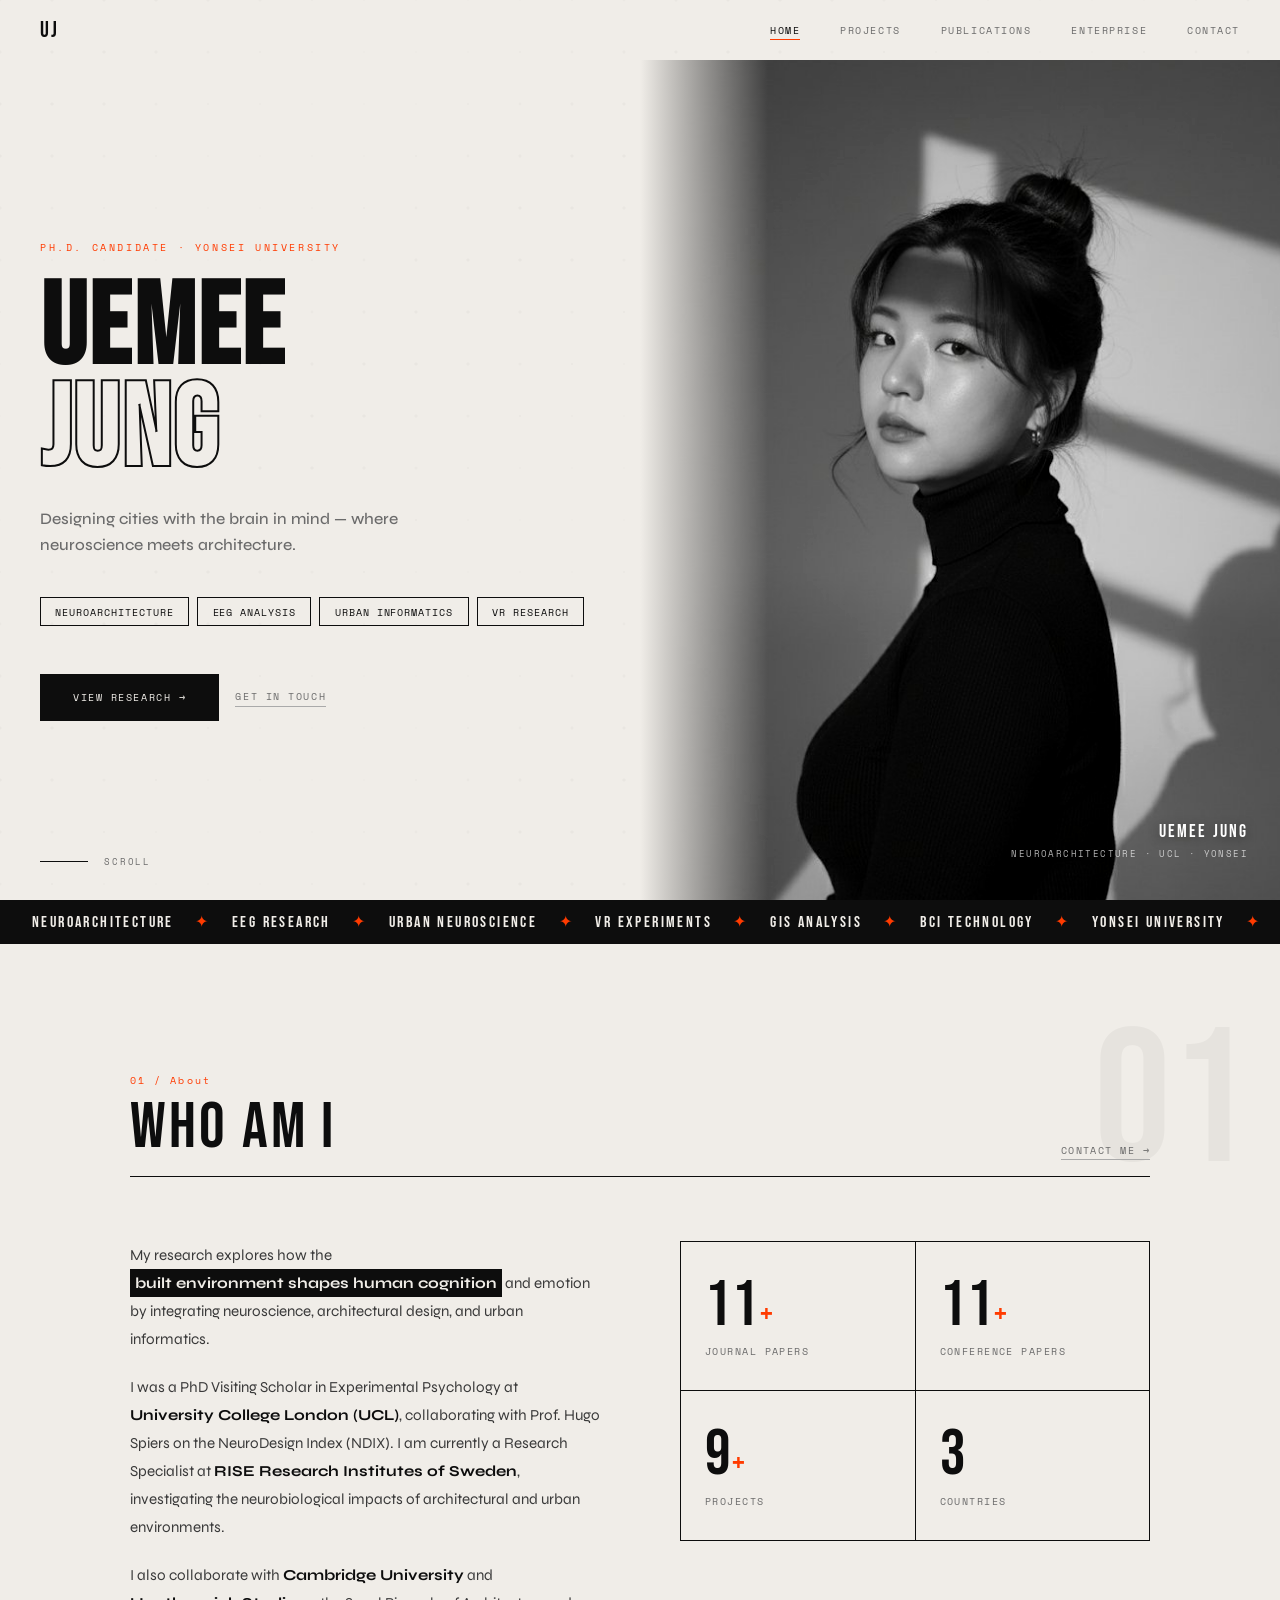
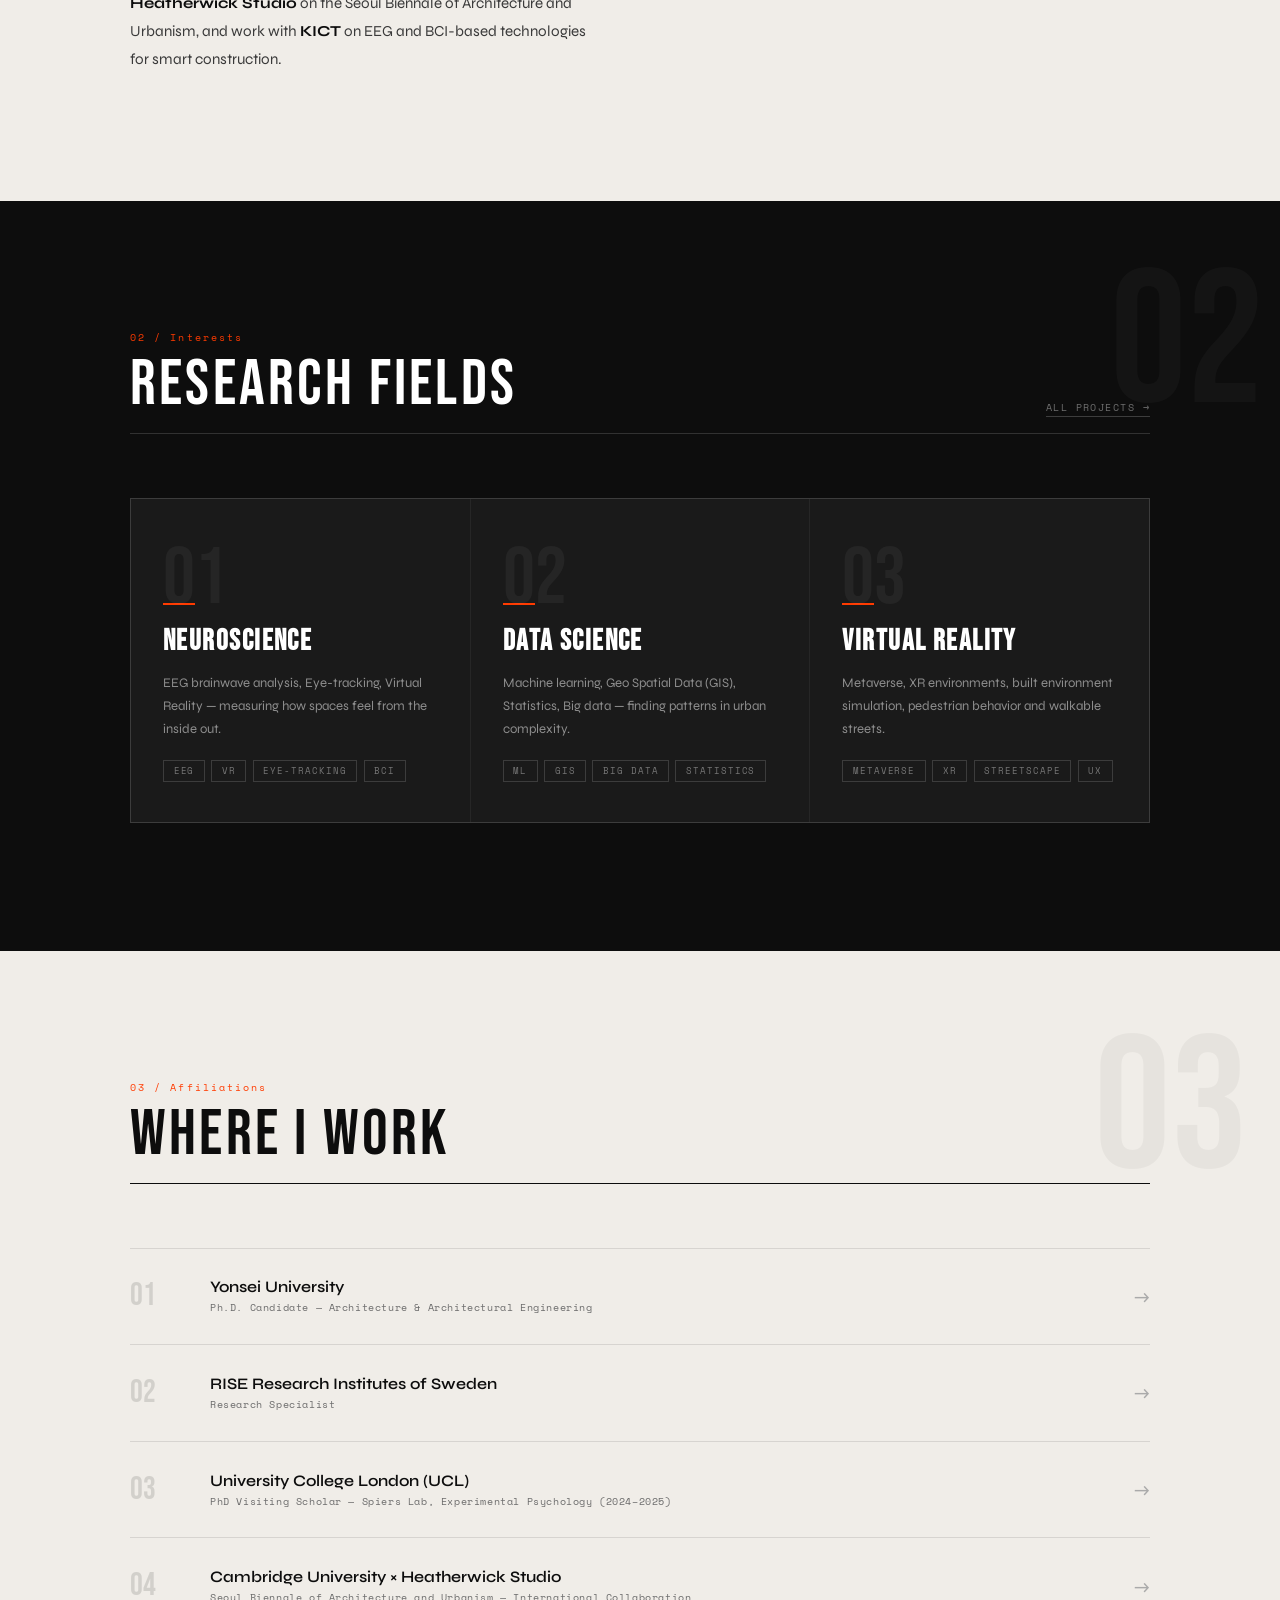
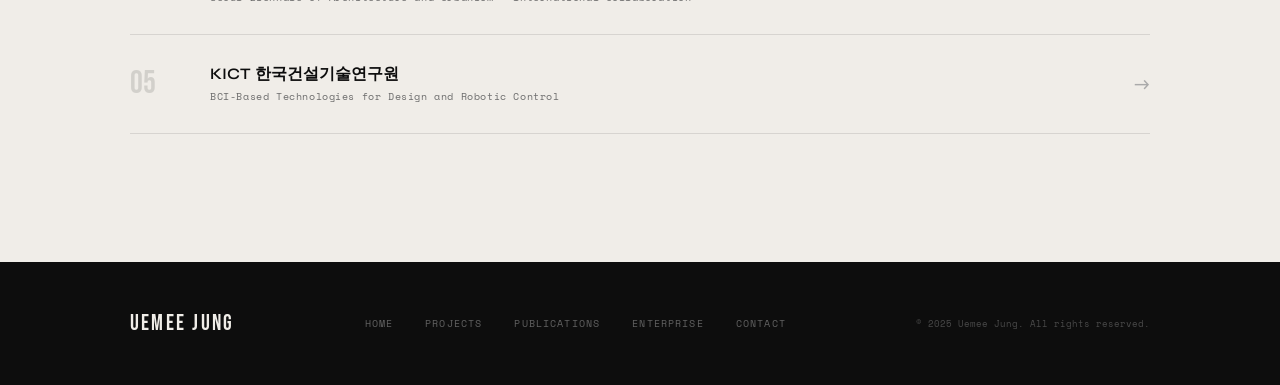
==== index.html @ 06e7eb67 "Remove custom cursor, restore default OS cursor Drop the custom dot/ring cursor (CSS, DOM nodes, and" ====
<!DOCTYPE html>
<html lang="en">
<head>
  <meta charset="UTF-8" />
  <meta name="viewport" content="width=device-width, initial-scale=1.0" />
  <title>Uemee Jung — Neuroarchitecture & Urban Research</title>
  <link rel="preconnect" href="https://fonts.googleapis.com" />
  <link href="https://fonts.googleapis.com/css2?family=Bebas+Neue&family=Syne:wght@400;500;600;700;800&family=Space+Mono:ital,wght@0,400;0,700;1,400&display=swap" rel="stylesheet" />
  <style>
    /* ==============================
       RESET & BASE
    ============================== */
    *, *::before, *::after { box-sizing: border-box; margin: 0; padding: 0; }
    html { scroll-behavior: smooth; }
    :root {
      --bg: #f0ede8;
      --bg2: #e8e4dd;
      --ink: #0d0d0d;
      --ink2: #1a1a1a;
      --muted: #6b6b6b;
      --dim: #aaaaaa;
      --accent: #ff3b00;
      --accent2: #0057ff;
      --accent3: #00c896;
      --white: #ffffff;
      --font-display: 'Bebas Neue', sans-serif;
      --font-body: 'Syne', sans-serif;
      --font-mono: 'Space Mono', monospace;
      --nav-h: 60px;
      --ease: cubic-bezier(0.16, 1, 0.3, 1);
    }
    body {
      background: var(--bg);
      color: var(--ink);
      font-family: var(--font-body);
      font-weight: 400;
      overflow-x: hidden;
    }
    a { color: inherit; text-decoration: none; }
    p { line-height: 1.75; }

    /* ==============================
       SCROLLBAR
    ============================== */
    ::-webkit-scrollbar { width: 3px; }
    ::-webkit-scrollbar-track { background: var(--bg); }
    ::-webkit-scrollbar-thumb { background: var(--ink); }

    /* ==============================
       NAV
    ============================== */
    #nav {
      position: fixed; top: 0; left: 0; right: 0;
      height: var(--nav-h);
      display: flex; align-items: center; justify-content: space-between;
      padding: 0 2.5rem;
      z-index: 100;
      mix-blend-mode: normal;
      transition: background 0.4s, border-color 0.4s;
    }
    #nav.scrolled {
      background: rgba(240,237,232,0.9);
      backdrop-filter: blur(12px);
      border-bottom: 1px solid rgba(0,0,0,0.08);
    }
    .nav-logo {
      font-family: var(--font-display);
      font-size: 1.4rem;
      letter-spacing: 0.08em;
      color: var(--ink);
    }
    .nav-links { display: flex; gap: 2.5rem; }
    .nav-links a {
      font-family: var(--font-mono);
      font-size: 0.65rem;
      letter-spacing: 0.15em;
      text-transform: uppercase;
      color: var(--muted);
      position: relative;
      transition: color 0.3s;
    }
    .nav-links a::after {
      content: '';
      position: absolute;
      bottom: -2px; left: 0;
      width: 0; height: 1.5px;
      background: var(--accent);
      transition: width 0.3s var(--ease);
    }
    .nav-links a:hover { color: var(--ink); }
    .nav-links a:hover::after, .nav-links a.active::after { width: 100%; }
    .nav-links a.active { color: var(--ink); }
    .hamburger {
      display: none; flex-direction: column; gap: 5px;
      background: none; border: none; cursor: pointer; padding: 4px;
    }
    .hamburger span { display: block; width: 22px; height: 1.5px; background: var(--ink); }
    .mobile-menu {
      display: none; position: fixed;
      top: var(--nav-h); left: 0; right: 0;
      background: var(--bg);
      padding: 2rem; flex-direction: column; gap: 1.5rem;
      z-index: 99; border-bottom: 1px solid rgba(0,0,0,0.1);
    }
    .mobile-menu.open { display: flex; }
    .mobile-menu a {
      font-family: var(--font-mono); font-size: 0.85rem;
      letter-spacing: 0.15em; color: var(--muted); text-transform: uppercase;
    }

    /* ==============================
       HERO
    ============================== */
    .hero {
      min-height: 100vh;
      display: grid;
      grid-template-columns: 1fr 1fr;
      position: relative;
      overflow: hidden;
      padding-top: var(--nav-h);
    }
    .hero-right { order: 2; }
    .hero-left { order: 1; }
    /* LEFT: Text */
    .hero-left {
      display: flex;
      flex-direction: column;
      justify-content: center;
      padding: 5rem 3rem 5rem 2.5rem;
      position: relative;
      z-index: 2;
    }
    .hero-eyebrow {
      font-family: var(--font-mono);
      font-size: 0.65rem;
      letter-spacing: 0.25em;
      text-transform: uppercase;
      color: var(--accent);
      margin-bottom: 1.5rem;
      opacity: 0;
      transform: translateY(20px);
      animation: fadeUp 0.8s var(--ease) 0.2s forwards;
    }
    .hero-name {
      font-family: var(--font-display);
      font-size: clamp(5rem, 9vw, 9rem);
      line-height: 0.88;
      letter-spacing: 0.02em;
      color: var(--ink);
      margin-bottom: 1.5rem;
      opacity: 0;
      transform: translateY(30px);
      animation: fadeUp 1s var(--ease) 0.35s forwards;
    }
    .hero-name .line2 {
      display: block;
      color: transparent;
      -webkit-text-stroke: 2px var(--ink);
    }
    .hero-tagline {
      font-size: 1rem;
      font-weight: 500;
      color: var(--muted);
      max-width: 360px;
      line-height: 1.6;
      margin-bottom: 2.5rem;
      opacity: 0;
      transform: translateY(20px);
      animation: fadeUp 0.8s var(--ease) 0.5s forwards;
    }
    .hero-chips {
      display: flex; flex-wrap: wrap; gap: 0.5rem;
      margin-bottom: 3rem;
      opacity: 0;
      animation: fadeUp 0.8s var(--ease) 0.65s forwards;
    }
    .hero-chips span {
      font-family: var(--font-mono);
      font-size: 0.6rem;
      letter-spacing: 0.1em;
      text-transform: uppercase;
      padding: 0.4rem 0.9rem;
      border: 1.5px solid var(--ink);
      color: var(--ink);
      background: transparent;
      transition: background 0.3s, color 0.3s;
    }
    .hero-chips span:hover { background: var(--ink); color: var(--bg); }
    .hero-cta {
      display: flex; gap: 1rem; align-items: center;
      opacity: 0;
      animation: fadeUp 0.8s var(--ease) 0.8s forwards;
    }
    .btn-primary {
      font-family: var(--font-mono);
      font-size: 0.65rem;
      letter-spacing: 0.15em;
      text-transform: uppercase;
      padding: 0.9rem 2rem;
      background: var(--ink);
      color: var(--bg);
      border: 1.5px solid var(--ink);
      position: relative;
      overflow: hidden;
      transition: color 0.4s;
    }
    .btn-primary::before {
      content: '';
      position: absolute; inset: 0;
      background: var(--accent);
      transform: translateX(-101%);
      transition: transform 0.4s var(--ease);
    }
    .btn-primary:hover { color: var(--white); border-color: var(--accent); }
    .btn-primary:hover::before { transform: translateX(0); }
    .btn-primary span { position: relative; z-index: 1; }
    .btn-secondary {
      font-family: var(--font-mono);
      font-size: 0.65rem;
      letter-spacing: 0.15em;
      text-transform: uppercase;
      color: var(--muted);
      border-bottom: 1px solid var(--dim);
      padding-bottom: 2px;
      transition: color 0.3s, border-color 0.3s;
    }
    .btn-secondary:hover { color: var(--ink); border-color: var(--ink); }

    /* RIGHT: Photo */
    .hero-right {
      position: relative;
      overflow: hidden;
    }
    .hero-photo-wrap {
      position: absolute;
      top: 0; left: 0;
      width: 100%;
      height: 100%;
      overflow: hidden;
    }
    .hero-photo-wrap img {
      width: 100%;
      height: 100%;
      min-height: 100%;
      object-fit: cover;
      object-position: center 10%;
      filter: contrast(1.05);
      transform: scale(1.05);
      transition: transform 8s ease;
    }
    .hero-photo-wrap:hover img { transform: scale(1.0); }
    /* Overlay texture */
    .hero-photo-wrap::after {
      content: '';
      position: absolute; inset: 0;
      background: linear-gradient(to right, var(--bg) 0%, transparent 20%);
      pointer-events: none;
    }
    /* Floating label on photo */
    .photo-label {
      position: absolute;
      bottom: 2.5rem; right: 2rem;
      z-index: 3;
      text-align: right;
      opacity: 0;
      animation: fadeUp 0.8s var(--ease) 1s forwards;
    }
    .photo-label-name {
      font-family: var(--font-display);
      font-size: 1.1rem;
      letter-spacing: 0.12em;
      color: var(--white);
      text-shadow: 0 2px 12px rgba(0,0,0,0.4);
    }
    .photo-label-role {
      font-family: var(--font-mono);
      font-size: 0.58rem;
      letter-spacing: 0.15em;
      text-transform: uppercase;
      color: rgba(255,255,255,0.7);
      margin-top: 0.3rem;
    }

    /* Scroll indicator */
    .scroll-indicator {
      position: absolute;
      bottom: 2rem; left: 2.5rem;
      z-index: 3;
      display: flex; align-items: center; gap: 1rem;
      opacity: 0;
      animation: fadeUp 0.8s var(--ease) 1.2s forwards;
    }
    .scroll-line {
      width: 48px; height: 1px;
      background: var(--ink);
      position: relative;
      overflow: hidden;
    }
    .scroll-line::after {
      content: '';
      position: absolute;
      inset: 0;
      background: var(--accent);
      transform: translateX(-100%);
      animation: scanLine 2s ease-in-out infinite;
    }
    @keyframes scanLine {
      0% { transform: translateX(-100%); }
      100% { transform: translateX(100%); }
    }
    .scroll-text {
      font-family: var(--font-mono);
      font-size: 0.58rem;
      letter-spacing: 0.2em;
      text-transform: uppercase;
      color: var(--muted);
    }

    /* ==============================
       TICKER BAND
    ============================== */
    .ticker-band {
      background: var(--ink);
      padding: 0.75rem 0;
      overflow: hidden;
      position: relative;
    }
    .ticker-inner {
      display: flex;
      gap: 0;
      white-space: nowrap;
      animation: ticker 25s linear infinite;
    }
    .ticker-item {
      font-family: var(--font-display);
      font-size: 1rem;
      letter-spacing: 0.15em;
      color: var(--bg);
      padding: 0 2rem;
      flex-shrink: 0;
    }
    .ticker-item span {
      color: var(--accent);
      margin: 0 1rem;
    }
    @keyframes ticker {
      0% { transform: translateX(0); }
      100% { transform: translateX(-50%); }
    }

    /* ==============================
       ABOUT SECTION
    ============================== */
    .about-section {
      padding: 8rem 0;
      position: relative;
    }
    .about-section::before {
      content: '01';
      position: absolute;
      top: 4rem; right: 2rem;
      font-family: var(--font-display);
      font-size: 12rem;
      color: rgba(0,0,0,0.04);
      line-height: 1;
      pointer-events: none;
      user-select: none;
    }
    .container { max-width: 1100px; margin: 0 auto; padding: 0 2.5rem; }
    .section-header {
      display: flex;
      align-items: flex-end;
      justify-content: space-between;
      margin-bottom: 4rem;
      border-bottom: 1.5px solid var(--ink);
      padding-bottom: 1rem;
    }
    .section-num {
      font-family: var(--font-mono);
      font-size: 0.65rem;
      letter-spacing: 0.2em;
      color: var(--accent);
      margin-bottom: 0.5rem;
    }
    .section-title {
      font-family: var(--font-display);
      font-size: clamp(2.5rem, 5vw, 4rem);
      letter-spacing: 0.05em;
      color: var(--ink);
      line-height: 1;
    }
    .section-more {
      font-family: var(--font-mono);
      font-size: 0.6rem;
      letter-spacing: 0.15em;
      text-transform: uppercase;
      color: var(--muted);
      border-bottom: 1px solid var(--dim);
      padding-bottom: 2px;
      transition: color 0.3s, border-color 0.3s;
      white-space: nowrap;
    }
    .section-more:hover { color: var(--ink); border-color: var(--ink); }

    .about-grid {
      display: grid;
      grid-template-columns: 1fr 1fr;
      gap: 5rem;
      align-items: start;
    }
    .about-text p {
      font-size: 0.95rem;
      color: #3a3a3a;
      line-height: 1.85;
      margin-bottom: 1.2rem;
    }
    .about-text p:last-child { margin-bottom: 0; }
    .about-text strong { color: var(--ink); font-weight: 700; }
    .about-text .highlight {
      display: inline-block;
      background: var(--ink);
      color: var(--bg);
      padding: 0 0.3rem;
      font-weight: 700;
    }

    .stats-grid {
      display: grid;
      grid-template-columns: 1fr 1fr;
      gap: 1px;
      background: var(--ink);
      border: 1.5px solid var(--ink);
    }
    .stat-card {
      background: var(--bg);
      padding: 2rem 1.5rem;
      position: relative;
      overflow: hidden;
      transition: background 0.3s;
    }
    .stat-card::before {
      content: '';
      position: absolute;
      bottom: 0; left: 0; right: 0;
      height: 0;
      background: var(--accent);
      transition: height 0.4s var(--ease);
    }
    .stat-card:hover { background: var(--bg2); }
    .stat-card:hover::before { height: 3px; }
    .stat-number {
      font-family: var(--font-display);
      font-size: 4rem;
      line-height: 1;
      color: var(--ink);
      letter-spacing: 0.02em;
      position: relative;
    }
    .stat-suffix {
      font-size: 2rem;
      color: var(--accent);
    }
    .stat-label {
      font-family: var(--font-mono);
      font-size: 0.6rem;
      letter-spacing: 0.15em;
      text-transform: uppercase;
      color: var(--muted);
      margin-top: 0.4rem;
      position: relative;
    }

    /* ==============================
       INTERESTS
    ============================== */
    .interests-section {
      padding: 8rem 0;
      background: var(--ink);
      position: relative;
      overflow: hidden;
    }
    .interests-section::before {
      content: '02';
      position: absolute;
      top: 3rem; right: 1rem;
      font-family: var(--font-display);
      font-size: 12rem;
      color: rgba(255,255,255,0.03);
      line-height: 1;
      pointer-events: none;
    }
    .interests-section .section-header { border-color: rgba(255,255,255,0.15); }
    .interests-section .section-title { color: var(--white); }
    .interests-section .section-num { color: var(--accent); }
    .interests-section .section-more { color: rgba(255,255,255,0.4); border-color: rgba(255,255,255,0.2); }
    .interests-section .section-more:hover { color: var(--white); border-color: var(--white); }

    .interest-cards {
      display: grid;
      grid-template-columns: repeat(3, 1fr);
      gap: 1px;
      background: rgba(255,255,255,0.1);
      border: 1px solid rgba(255,255,255,0.1);
    }
    .interest-card {
      background: var(--ink2);
      padding: 2.5rem 2rem;
      position: relative;
      overflow: hidden;
      transition: background 0.3s;
      group: true;
    }
    .interest-card:hover { background: #111; }
    .interest-card-num {
      font-family: var(--font-display);
      font-size: 5rem;
      color: rgba(255,255,255,0.05);
      line-height: 1;
      margin-bottom: -1rem;
      transition: color 0.3s;
    }
    .interest-card:hover .interest-card-num { color: rgba(255,59,0,0.12); }
    .interest-icon-line {
      width: 32px; height: 2px;
      background: var(--accent);
      margin-bottom: 1.2rem;
      transition: width 0.4s var(--ease);
    }
    .interest-card:hover .interest-icon-line { width: 64px; }
    .interest-card h3 {
      font-family: var(--font-display);
      font-size: 1.8rem;
      letter-spacing: 0.05em;
      color: var(--white);
      margin-bottom: 0.8rem;
    }
    .interest-card p {
      font-size: 0.82rem;
      color: rgba(255,255,255,0.5);
      line-height: 1.75;
      margin-bottom: 1.2rem;
    }
    .card-tags { display: flex; flex-wrap: wrap; gap: 0.4rem; }
    .card-tags span {
      font-family: var(--font-mono);
      font-size: 0.58rem;
      letter-spacing: 0.1em;
      text-transform: uppercase;
      padding: 0.2rem 0.6rem;
      border: 1px solid rgba(255,255,255,0.15);
      color: rgba(255,255,255,0.4);
      transition: border-color 0.3s, color 0.3s;
    }
    .interest-card:hover .card-tags span {
      border-color: rgba(255,59,0,0.4);
      color: rgba(255,59,0,0.8);
    }

    /* ==============================
       AFFILIATIONS
    ============================== */
    .affiliations-section {
      padding: 8rem 0;
      position: relative;
    }
    .affiliations-section::before {
      content: '03';
      position: absolute;
      top: 4rem; right: 2rem;
      font-family: var(--font-display);
      font-size: 12rem;
      color: rgba(0,0,0,0.04);
      line-height: 1;
      pointer-events: none;
    }
    .affil-list { display: flex; flex-direction: column; }
    .affil-item {
      display: grid;
      grid-template-columns: 48px 1fr auto;
      align-items: center;
      gap: 2rem;
      padding: 1.8rem 0;
      border-bottom: 1px solid rgba(0,0,0,0.1);
      transition: padding-left 0.4s var(--ease);
      position: relative;
    }
    .affil-item:first-child { border-top: 1px solid rgba(0,0,0,0.1); }
    .affil-item:hover { padding-left: 1rem; }
    .affil-item:hover .affil-idx { color: var(--accent); }
    .affil-idx {
      font-family: var(--font-display);
      font-size: 2rem;
      color: rgba(0,0,0,0.12);
      transition: color 0.3s;
      line-height: 1;
    }
    .affil-name {
      font-family: var(--font-body);
      font-size: 1rem;
      font-weight: 600;
      color: var(--ink);
      margin-bottom: 0.25rem;
    }
    .affil-role {
      font-family: var(--font-mono);
      font-size: 0.62rem;
      letter-spacing: 0.06em;
      color: var(--muted);
    }
    .affil-arrow {
      font-size: 1.2rem;
      color: var(--dim);
      transition: transform 0.3s var(--ease), color 0.3s;
    }
    .affil-item:hover .affil-arrow { transform: translateX(6px); color: var(--accent); }

    /* ==============================
       CANVAS BG (subtle)
    ============================== */
    #bgCanvas {
      position: fixed;
      inset: 0;
      pointer-events: none;
      z-index: 0;
      opacity: 0.35;
    }

    /* ==============================
       FOOTER
    ============================== */
    footer {
      background: var(--ink);
      padding: 3rem 0;
    }
    .footer-inner {
      display: flex;
      align-items: center;
      justify-content: space-between;
      flex-wrap: wrap;
      gap: 1.5rem;
    }
    .footer-logo {
      font-family: var(--font-display);
      font-size: 1.4rem;
      letter-spacing: 0.1em;
      color: var(--bg);
    }
    .footer-links { display: flex; gap: 2rem; }
    .footer-links a {
      font-family: var(--font-mono);
      font-size: 0.6rem;
      letter-spacing: 0.12em;
      text-transform: uppercase;
      color: rgba(255,255,255,0.35);
      transition: color 0.3s;
    }
    .footer-links a:hover { color: var(--white); }
    .footer-copy {
      font-family: var(--font-mono);
      font-size: 0.58rem;
      color: rgba(255,255,255,0.25);
    }

    /* ==============================
       REVEAL ANIMATIONS
    ============================== */
    .reveal {
      opacity: 0;
      transform: translateY(40px);
      transition: opacity 0.9s var(--ease), transform 0.9s var(--ease);
    }
    .reveal.visible { opacity: 1; transform: translateY(0); }
    .reveal-left {
      opacity: 0;
      transform: translateX(-40px);
      transition: opacity 0.9s var(--ease), transform 0.9s var(--ease);
    }
    .reveal-left.visible { opacity: 1; transform: translateX(0); }
    .d1 { transition-delay: 0.1s; }
    .d2 { transition-delay: 0.2s; }
    .d3 { transition-delay: 0.3s; }
    .d4 { transition-delay: 0.4s; }
    .d5 { transition-delay: 0.5s; }

    @keyframes fadeUp {
      to { opacity: 1; transform: translateY(0); }
    }

    /* ==============================
       RESPONSIVE
    ============================== */
        @media (max-width: 860px) {
      /* Hero: 사진 위, 텍스트 아래 세로 배치 */
      .hero {
        display: flex;
        flex-direction: column;
        min-height: unset;
        padding-top: 0;
      }
      .hero-right {
        display: block;
        order: 1;
        width: 100%;
        height: 100vw;
        position: relative;
        overflow: hidden;
        flex-shrink: 0;
        margin-top: var(--nav-h);
      }
      .hero-photo-wrap {
        position: absolute;
        top: 0; left: 0;
        width: 100%;
        height: 100%;
        overflow: hidden;
      }
      .hero-photo-wrap img {
        width: 100%;
        height: 100%;
        object-fit: cover;
        object-position: center 15%;
        transform: none !important;
        filter: contrast(1.05);
      }
      .hero-photo-wrap::after {
        background: linear-gradient(to bottom, transparent 70%, var(--bg) 100%);
      }
      .hero-left {
        order: 2;
        padding: 2.5rem 1.5rem 3rem;
      }
      .scroll-indicator { display: none; }
      .photo-label { display: none; }
      .about-grid { grid-template-columns: 1fr; gap: 3rem; }
      .interest-cards { grid-template-columns: 1fr; }
      .affil-item { grid-template-columns: 36px 1fr; }
      .affil-arrow { display: none; }
      .nav-links { display: none; }
      .hamburger { display: flex; }
      .footer-inner { flex-direction: column; text-align: center; }
      .footer-links { flex-wrap: wrap; justify-content: center; }
    }

    /* ==============================
       ACCESSIBILITY
    ============================== */
    a:focus-visible, button:focus-visible {
      outline: 2px solid var(--accent2);
      outline-offset: 3px;
    }
    @media (prefers-reduced-motion: reduce) {
      *, *::before, *::after {
        animation-duration: 0.01ms !important;
        animation-iteration-count: 1 !important;
        transition-duration: 0.01ms !important;
        scroll-behavior: auto !important;
      }
      #bgCanvas { display: none; }
      .hero-photo-wrap img { transition: none; }
    }
  </style>
</head>
<body>

  <!-- BG CANVAS -->
  <canvas id="bgCanvas"></canvas>

  <!-- NAV -->
  <nav id="nav">
    <a href="index.html" class="nav-logo">UJ</a>
    <div class="nav-links">
      <a href="index.html" class="active">Home</a>
      <a href="projects.html">Projects</a>
      <a href="publications.html">Publications</a>
      <a href="enterprise.html">Enterprise</a>
      <a href="contact.html">Contact</a>
    </div>
    <button class="hamburger" id="hamburger"><span></span><span></span><span></span></button>
  </nav>
  <div class="mobile-menu" id="mobileMenu">
    <a href="index.html">Home</a>
    <a href="projects.html">Projects</a>
    <a href="publications.html">Publications</a>
    <a href="enterprise.html">Enterprise</a>
    <a href="contact.html">Contact</a>
  </div>

  <!-- HERO -->
  <section class="hero">
    <div class="hero-right">
      <div class="hero-photo-wrap">
        <img src="[data-uri]" alt="Uemee Jung" />
      </div>
      <div class="photo-label">
        <div class="photo-label-name">UEMEE JUNG</div>
        <div class="photo-label-role">Neuroarchitecture · UCL · Yonsei</div>
      </div>
    </div>
    <div class="hero-left">
      <div class="hero-eyebrow">Ph.D. Candidate · Yonsei University</div>
      <h1 class="hero-name">
        UEMEE<br/>
        <span class="line2">JUNG</span>
      </h1>
      <p class="hero-tagline">Designing cities with the brain in mind — where neuroscience meets architecture.</p>
      <div class="hero-chips">
        <span>Neuroarchitecture</span>
        <span>EEG Analysis</span>
        <span>Urban Informatics</span>
        <span>VR Research</span>
      </div>
      <div class="hero-cta">
        <a href="projects.html" class="btn-primary"><span>View Research →</span></a>
        <a href="contact.html" class="btn-secondary">Get in Touch</a>
      </div>
    </div>
    <div class="scroll-indicator">
      <div class="scroll-line"></div>
      <span class="scroll-text">Scroll</span>
    </div>
  </section>

  <!-- TICKER -->
  <div class="ticker-band" aria-hidden="true">
    <div class="ticker-inner">
      <div class="ticker-item">Neuroarchitecture <span>✦</span> EEG Research <span>✦</span> Urban Neuroscience <span>✦</span> VR Experiments <span>✦</span> GIS Analysis <span>✦</span> BCI Technology <span>✦</span> Yonsei University <span>✦</span> UCL London <span>✦</span> RISE Sweden <span>✦</span></div>
      <div class="ticker-item">Neuroarchitecture <span>✦</span> EEG Research <span>✦</span> Urban Neuroscience <span>✦</span> VR Experiments <span>✦</span> GIS Analysis <span>✦</span> BCI Technology <span>✦</span> Yonsei University <span>✦</span> UCL London <span>✦</span> RISE Sweden <span>✦</span></div>
    </div>
  </div>

  <!-- ABOUT -->
  <section class="about-section" style="position:relative; z-index:1;">
    <div class="container">
      <div class="section-header reveal">
        <div>
          <div class="section-num">01 / About</div>
          <div class="section-title">WHO AM I</div>
        </div>
        <a href="contact.html" class="section-more">Contact Me →</a>
      </div>
      <div class="about-grid">
        <div class="about-text reveal d1">
          <p>My research explores how the <span class="highlight">built environment shapes human cognition</span> and emotion by integrating neuroscience, architectural design, and urban informatics.</p>
          <p>I was a PhD Visiting Scholar in Experimental Psychology at <strong>University College London (UCL)</strong>, collaborating with Prof. Hugo Spiers on the NeuroDesign Index (NDIX). I am currently a Research Specialist at <strong>RISE Research Institutes of Sweden</strong>, investigating the neurobiological impacts of architectural and urban environments.</p>
          <p>I also collaborate with <strong>Cambridge University</strong> and <strong>Heatherwick Studio</strong> on the Seoul Biennale of Architecture and Urbanism, and work with <strong>KICT</strong> on EEG and BCI-based technologies for smart construction.</p>
        </div>
        <div class="stats-grid reveal d2">
          <div class="stat-card">
            <div class="stat-number"><span class="count-num" data-count="12">0</span><span class="stat-suffix">+</span></div>
            <div class="stat-label">Journal Papers</div>
          </div>
          <div class="stat-card">
            <div class="stat-number"><span class="count-num" data-count="12">0</span><span class="stat-suffix">+</span></div>
            <div class="stat-label">Conference Papers</div>
          </div>
          <div class="stat-card">
            <div class="stat-number"><span class="count-num" data-count="10">0</span><span class="stat-suffix">+</span></div>
            <div class="stat-label">Projects</div>
          </div>
          <div class="stat-card">
            <div class="stat-number"><span class="count-num" data-count="3">0</span><span class="stat-suffix"></span></div>
            <div class="stat-label">Countries</div>
          </div>
        </div>
      </div>
    </div>
  </section>

  <!-- INTERESTS -->
  <section class="interests-section" style="position:relative; z-index:1;">
    <div class="container">
      <div class="section-header reveal">
        <div>
          <div class="section-num">02 / Interests</div>
          <div class="section-title">RESEARCH FIELDS</div>
        </div>
        <a href="projects.html" class="section-more">All Projects →</a>
      </div>
      <div class="interest-cards">
        <div class="interest-card reveal d1">
          <div class="interest-card-num">01</div>
          <div class="interest-icon-line"></div>
          <h3>Neuroscience</h3>
          <p>EEG brainwave analysis, Eye-tracking, Virtual Reality — measuring how spaces feel from the inside out.</p>
          <div class="card-tags"><span>EEG</span><span>VR</span><span>Eye-tracking</span><span>BCI</span></div>
        </div>
        <div class="interest-card reveal d2">
          <div class="interest-card-num">02</div>
          <div class="interest-icon-line"></div>
          <h3>Data Science</h3>
          <p>Machine learning, Geo Spatial Data (GIS), Statistics, Big data — finding patterns in urban complexity.</p>
          <div class="card-tags"><span>ML</span><span>GIS</span><span>Big Data</span><span>Statistics</span></div>
        </div>
        <div class="interest-card reveal d3">
          <div class="interest-card-num">03</div>
          <div class="interest-icon-line"></div>
          <h3>Virtual Reality</h3>
          <p>Metaverse, XR environments, built environment simulation, pedestrian behavior and walkable streets.</p>
          <div class="card-tags"><span>Metaverse</span><span>XR</span><span>Streetscape</span><span>UX</span></div>
        </div>
      </div>
    </div>
  </section>

  <!-- AFFILIATIONS -->
  <section class="affiliations-section" style="position:relative; z-index:1;">
    <div class="container">
      <div class="section-header reveal">
        <div>
          <div class="section-num">03 / Affiliations</div>
          <div class="section-title">WHERE I WORK</div>
        </div>
      </div>
      <div class="affil-list">
        <div class="affil-item reveal d1">
          <div class="affil-idx">01</div>
          <div>
            <div class="affil-name">Yonsei University</div>
            <div class="affil-role">Ph.D. Candidate — Architecture & Architectural Engineering</div>
          </div>
          <div class="affil-arrow">→</div>
        </div>
        <div class="affil-item reveal d2">
          <div class="affil-idx">02</div>
          <div>
            <div class="affil-name">RISE Research Institutes of Sweden</div>
            <div class="affil-role">Research Specialist</div>
          </div>
          <div class="affil-arrow">→</div>
        </div>
        <div class="affil-item reveal d3">
          <div class="affil-idx">03</div>
          <div>
            <div class="affil-name">University College London (UCL)</div>
            <div class="affil-role">PhD Visiting Scholar — Spiers Lab, Experimental Psychology (2024–2025)</div>
          </div>
          <div class="affil-arrow">→</div>
        </div>
        <div class="affil-item reveal d4">
          <div class="affil-idx">04</div>
          <div>
            <div class="affil-name">Cambridge University × Heatherwick Studio</div>
            <div class="affil-role">Seoul Biennale of Architecture and Urbanism — International Collaboration</div>
          </div>
          <div class="affil-arrow">→</div>
        </div>
        <div class="affil-item reveal d5">
          <div class="affil-idx">05</div>
          <div>
            <div class="affil-name">KICT 한국건설기술연구원</div>
            <div class="affil-role">BCI-Based Technologies for Design and Robotic Control</div>
          </div>
          <div class="affil-arrow">→</div>
        </div>
      </div>
    </div>
  </section>

  <!-- FOOTER -->
  <footer style="position:relative; z-index:1;">
    <div class="container footer-inner">
      <div class="footer-logo">UEMEE JUNG</div>
      <div class="footer-links">
        <a href="index.html">Home</a>
        <a href="projects.html">Projects</a>
        <a href="publications.html">Publications</a>
        <a href="enterprise.html">Enterprise</a>
        <a href="contact.html">Contact</a>
      </div>
      <div class="footer-copy">© 2025 Uemee Jung. All rights reserved.</div>
    </div>
  </footer>

  <script>
    // ---- NAV SCROLL ----
    const nav = document.getElementById('nav');
    window.addEventListener('scroll', () => {
      nav.classList.toggle('scrolled', window.scrollY > 40);
    });

    // ---- HAMBURGER ----
    const hamburger = document.getElementById('hamburger');
    const mobileMenu = document.getElementById('mobileMenu');
    if (hamburger) {
      hamburger.addEventListener('click', () => mobileMenu.classList.toggle('open'));
      document.querySelectorAll('.mobile-menu a').forEach(a => {
        a.addEventListener('click', () => mobileMenu.classList.remove('open'));
      });
    }

    // ---- SCROLL REVEAL ----
    const revealObs = new IntersectionObserver(entries => {
      entries.forEach(e => { if (e.isIntersecting) e.target.classList.add('visible'); });
    }, { threshold: 0.08, rootMargin: '0px 0px -50px 0px' });
    document.querySelectorAll('.reveal').forEach(el => revealObs.observe(el));

    // ---- COUNTER ----
    function animCount(el) {
      const target = parseInt(el.dataset.count);
      const dur = 1800;
      const start = performance.now();
      (function tick(now) {
        const p = Math.min((now - start) / dur, 1);
        const e = 1 - Math.pow(1 - p, 4);
        el.textContent = Math.round(e * target);
        if (p < 1) requestAnimationFrame(tick);
      })(performance.now());
    }
    const cntObs = new IntersectionObserver(entries => {
      entries.forEach(e => { if (e.isIntersecting) { animCount(e.target); cntObs.unobserve(e.target); } });
    }, { threshold: 0.5 });
    document.querySelectorAll('.count-num').forEach(el => cntObs.observe(el));

    // ---- BG CANVAS (minimal dot grid) ----
    const bgCanvas = document.getElementById('bgCanvas');
    const bgCtx = bgCanvas.getContext('2d');
    let bw, bh;
    function resizeBg() {
      bw = bgCanvas.width = window.innerWidth;
      bh = bgCanvas.height = window.innerHeight;
    }
    resizeBg();
    window.addEventListener('resize', resizeBg);
    let bgT = 0;
    (function drawBg() {
      bgCtx.clearRect(0, 0, bw, bh);
      bgT += 0.003;
      const spacing = 52;
      for (let x = 0; x <= bw; x += spacing) {
        for (let y = 0; y <= bh; y += spacing) {
          const pulse = Math.sin(bgT + x * 0.01 + y * 0.01) * 0.5 + 0.5;
          bgCtx.beginPath();
          bgCtx.arc(x, y, 1 + pulse * 0.8, 0, Math.PI * 2);
          bgCtx.fillStyle = `rgba(0,0,0,${0.04 + pulse * 0.04})`;
          bgCtx.fill();
        }
      }
      requestAnimationFrame(drawBg);
    })();

    // ---- PARALLAX on hero photo (desktop only) ----
    if (window.innerWidth > 860) {
      window.addEventListener('scroll', () => {
        const heroPhoto = document.querySelector('.hero-photo-wrap img');
        if (heroPhoto) {
          const scrolled = window.scrollY;
          heroPhoto.style.transform = `scale(1.05) translateY(${scrolled * 0.12}px)`;
        }
      });
    }
  </script>
</body>
</html>
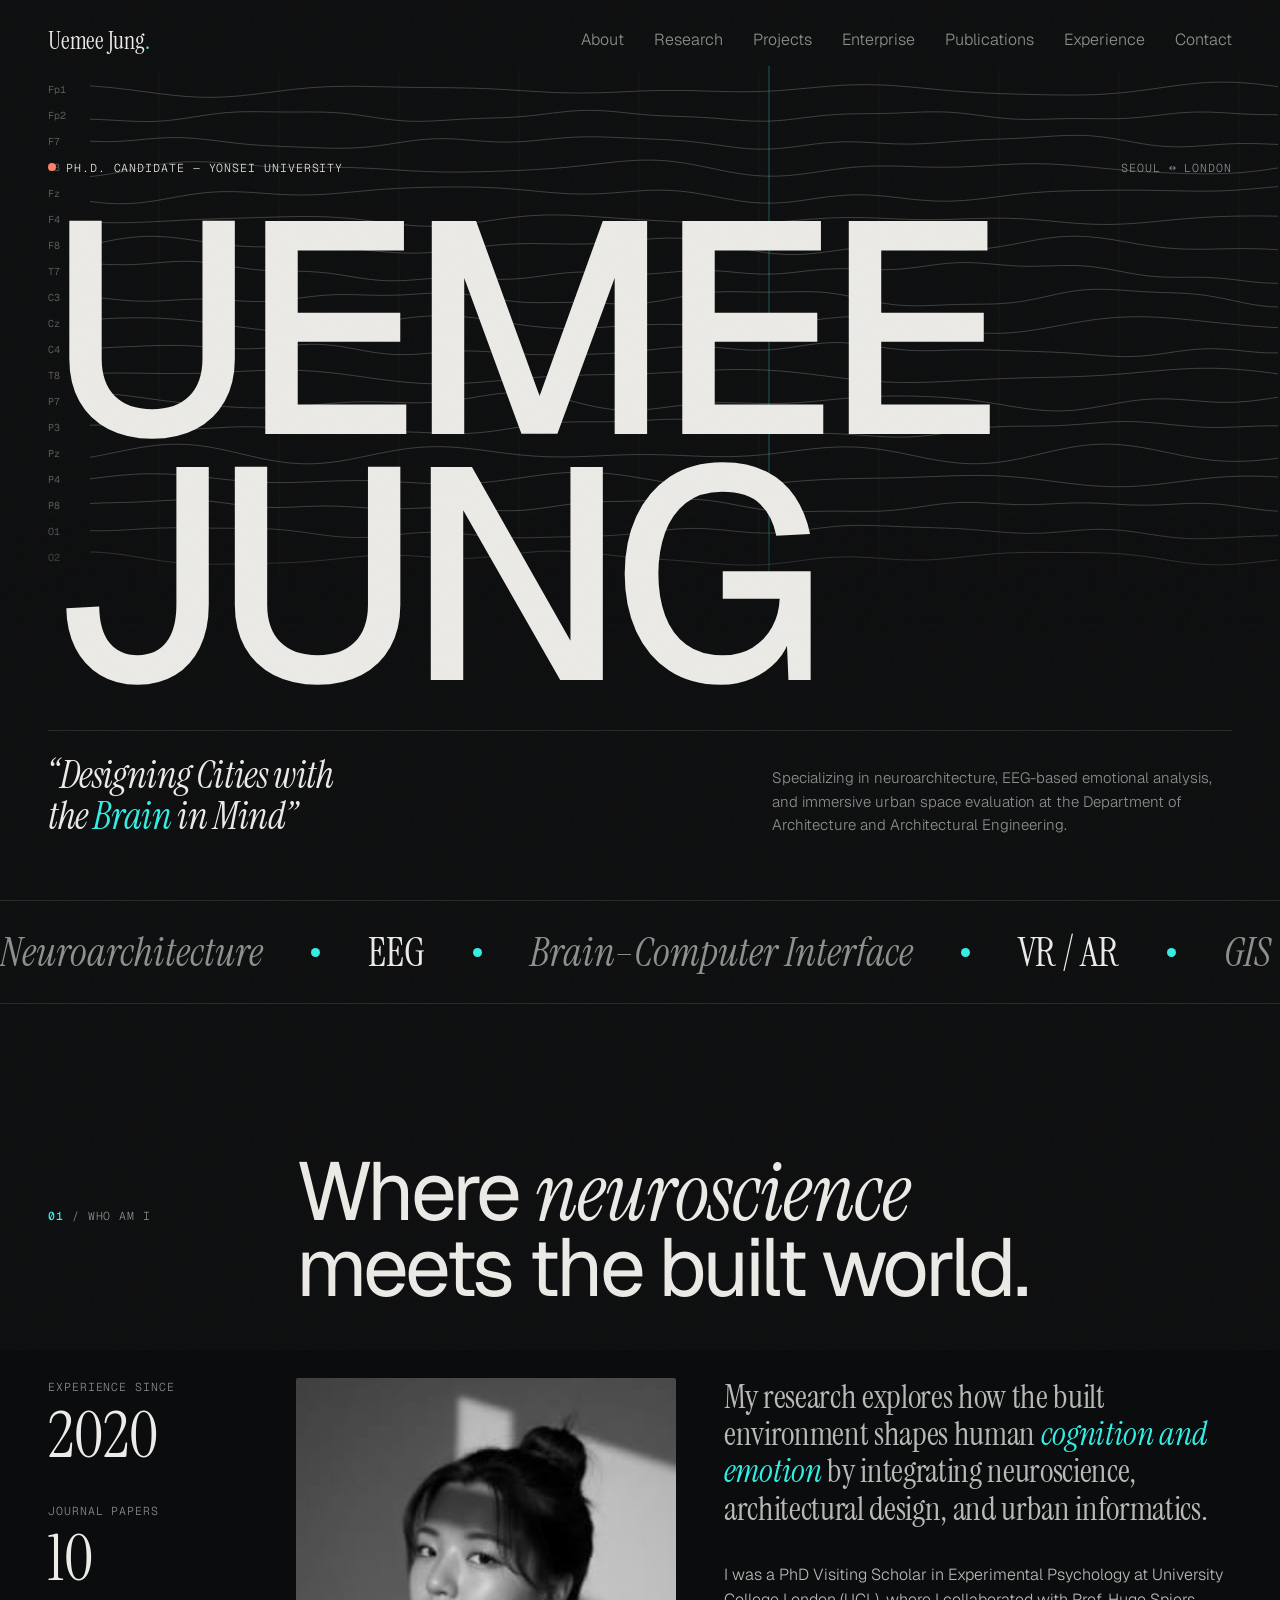
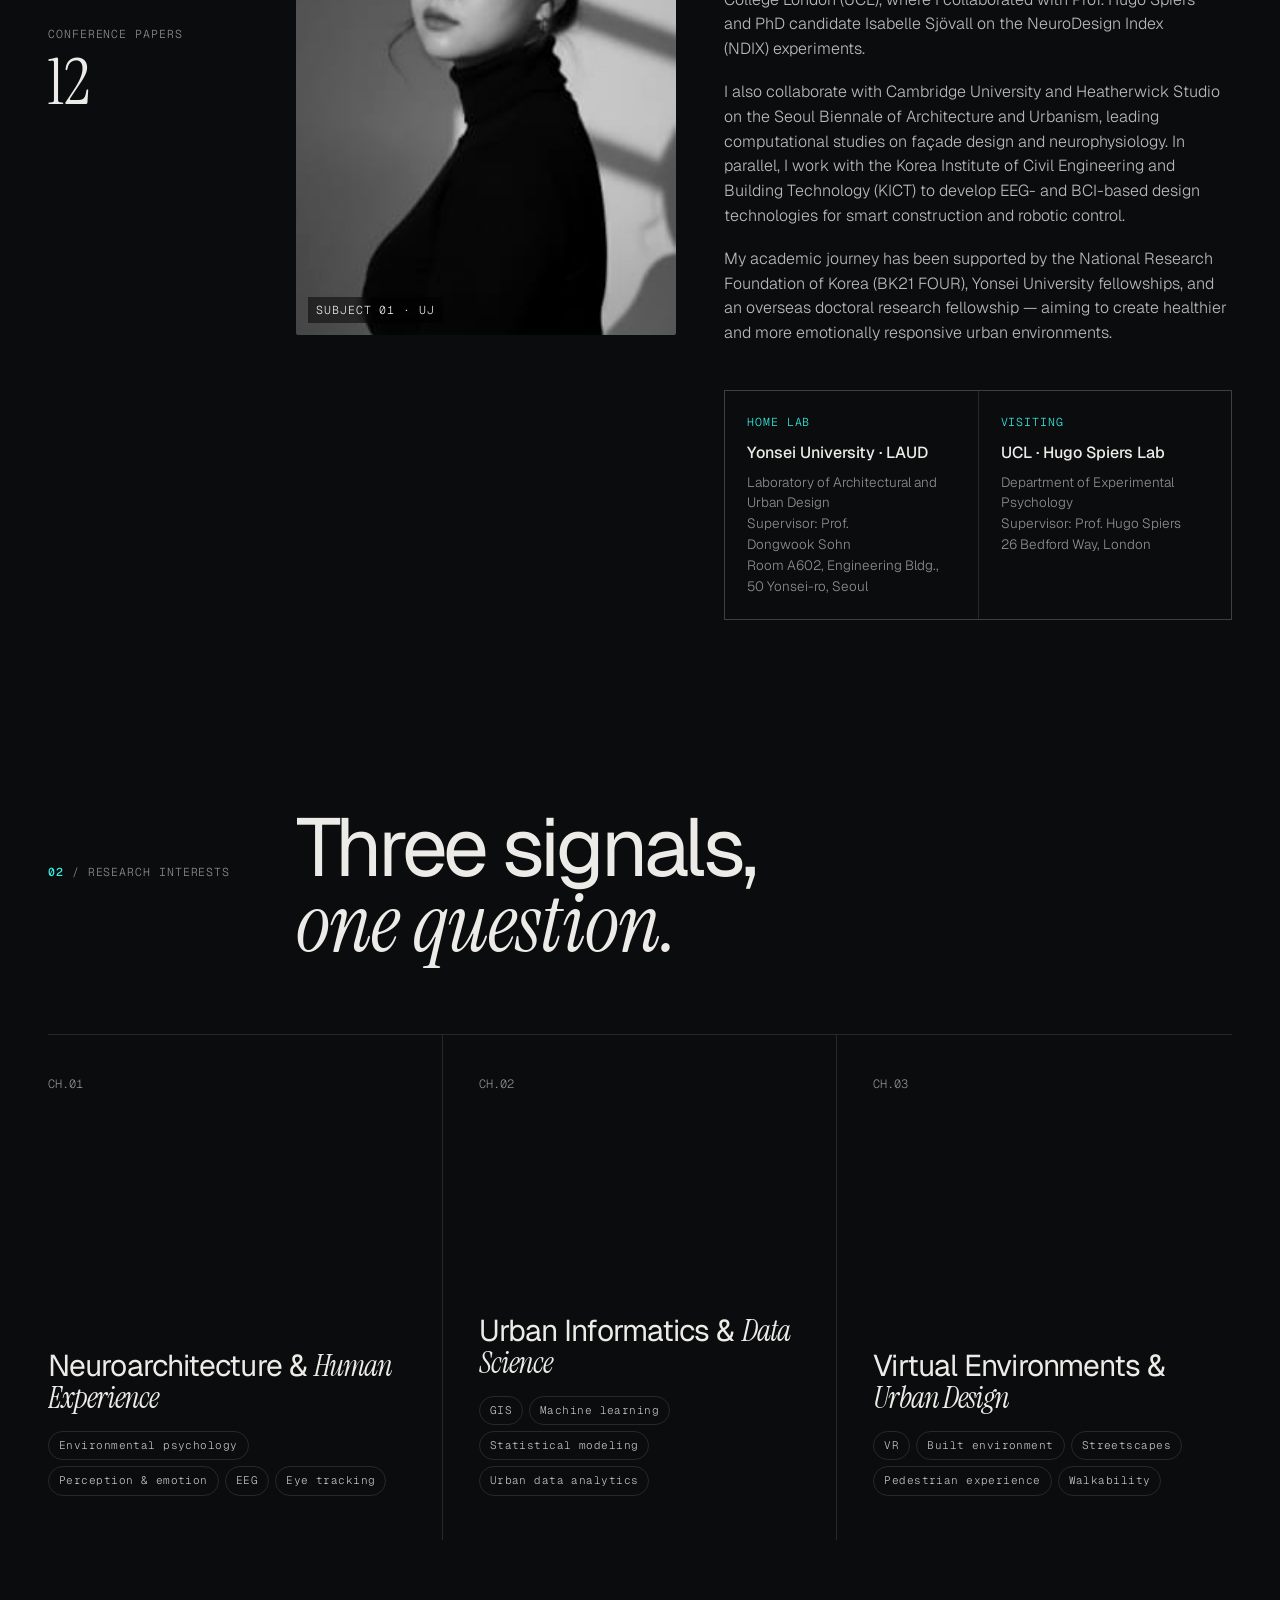
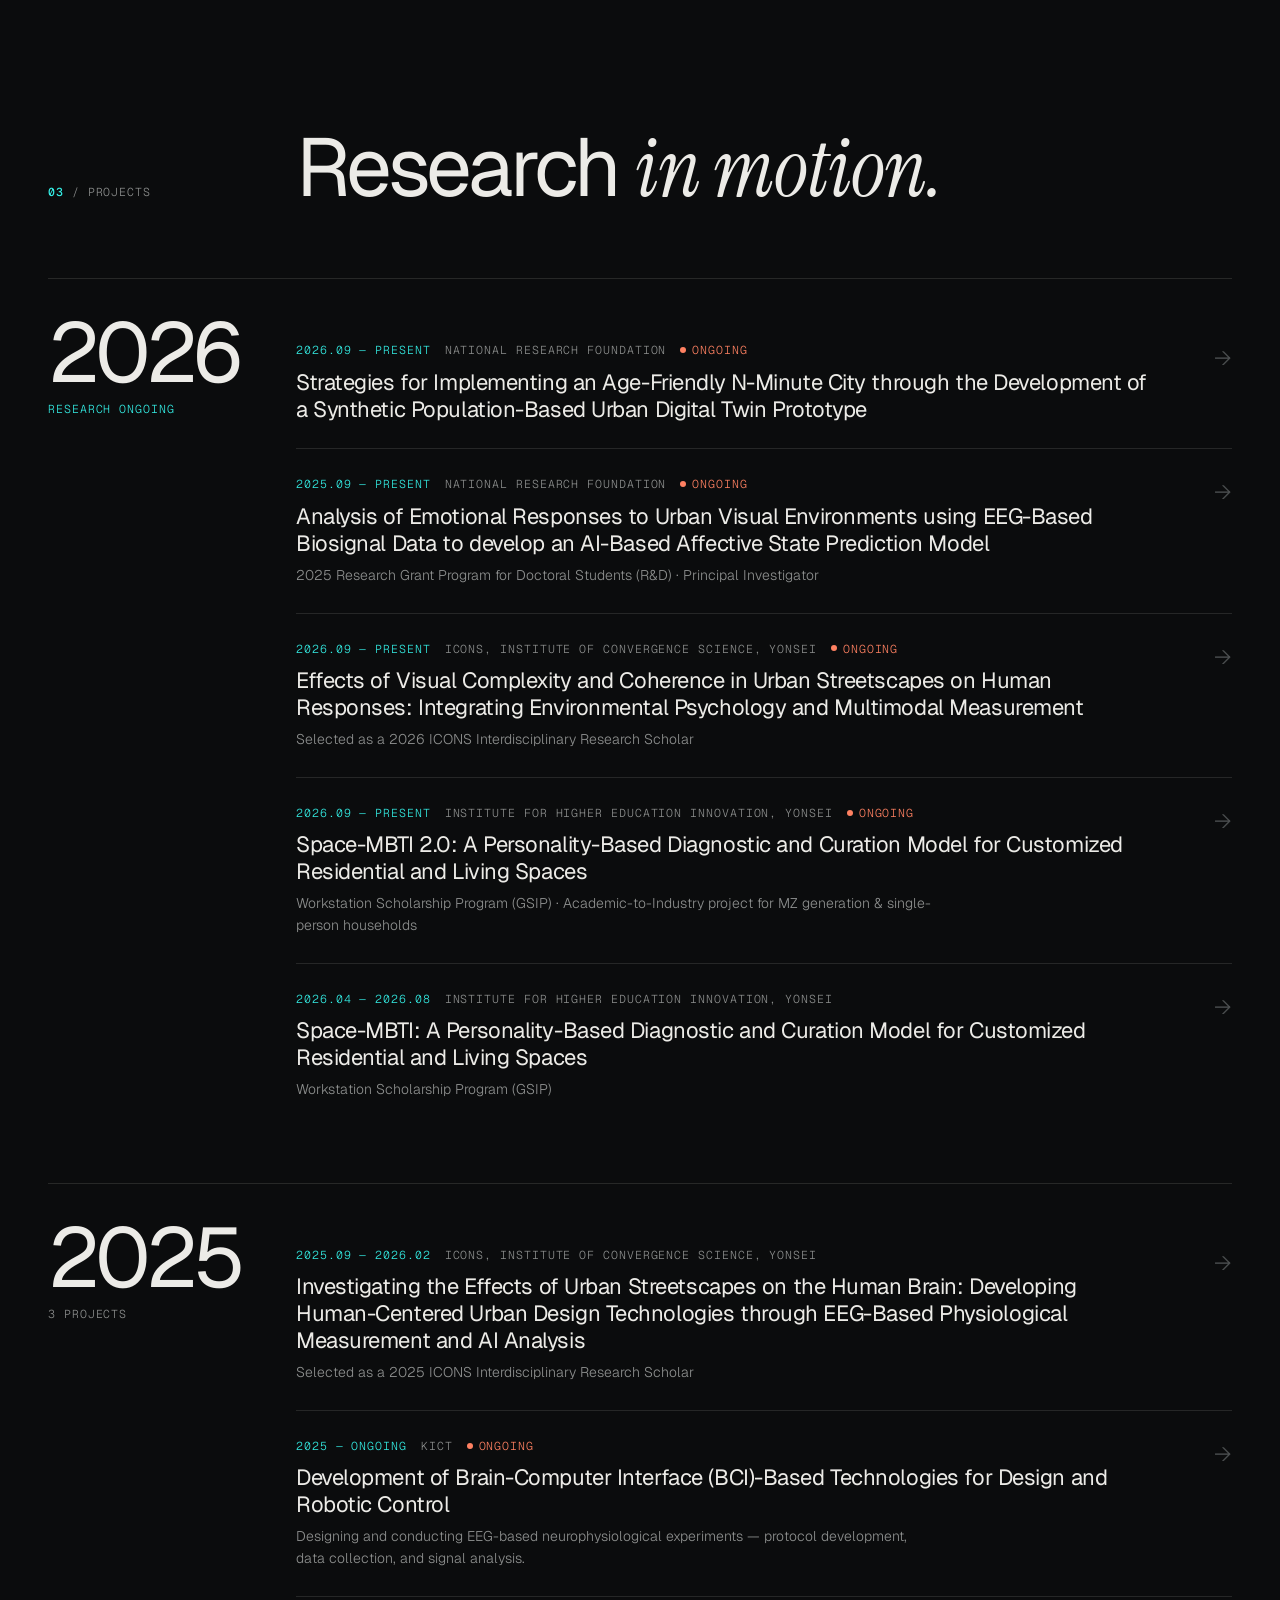
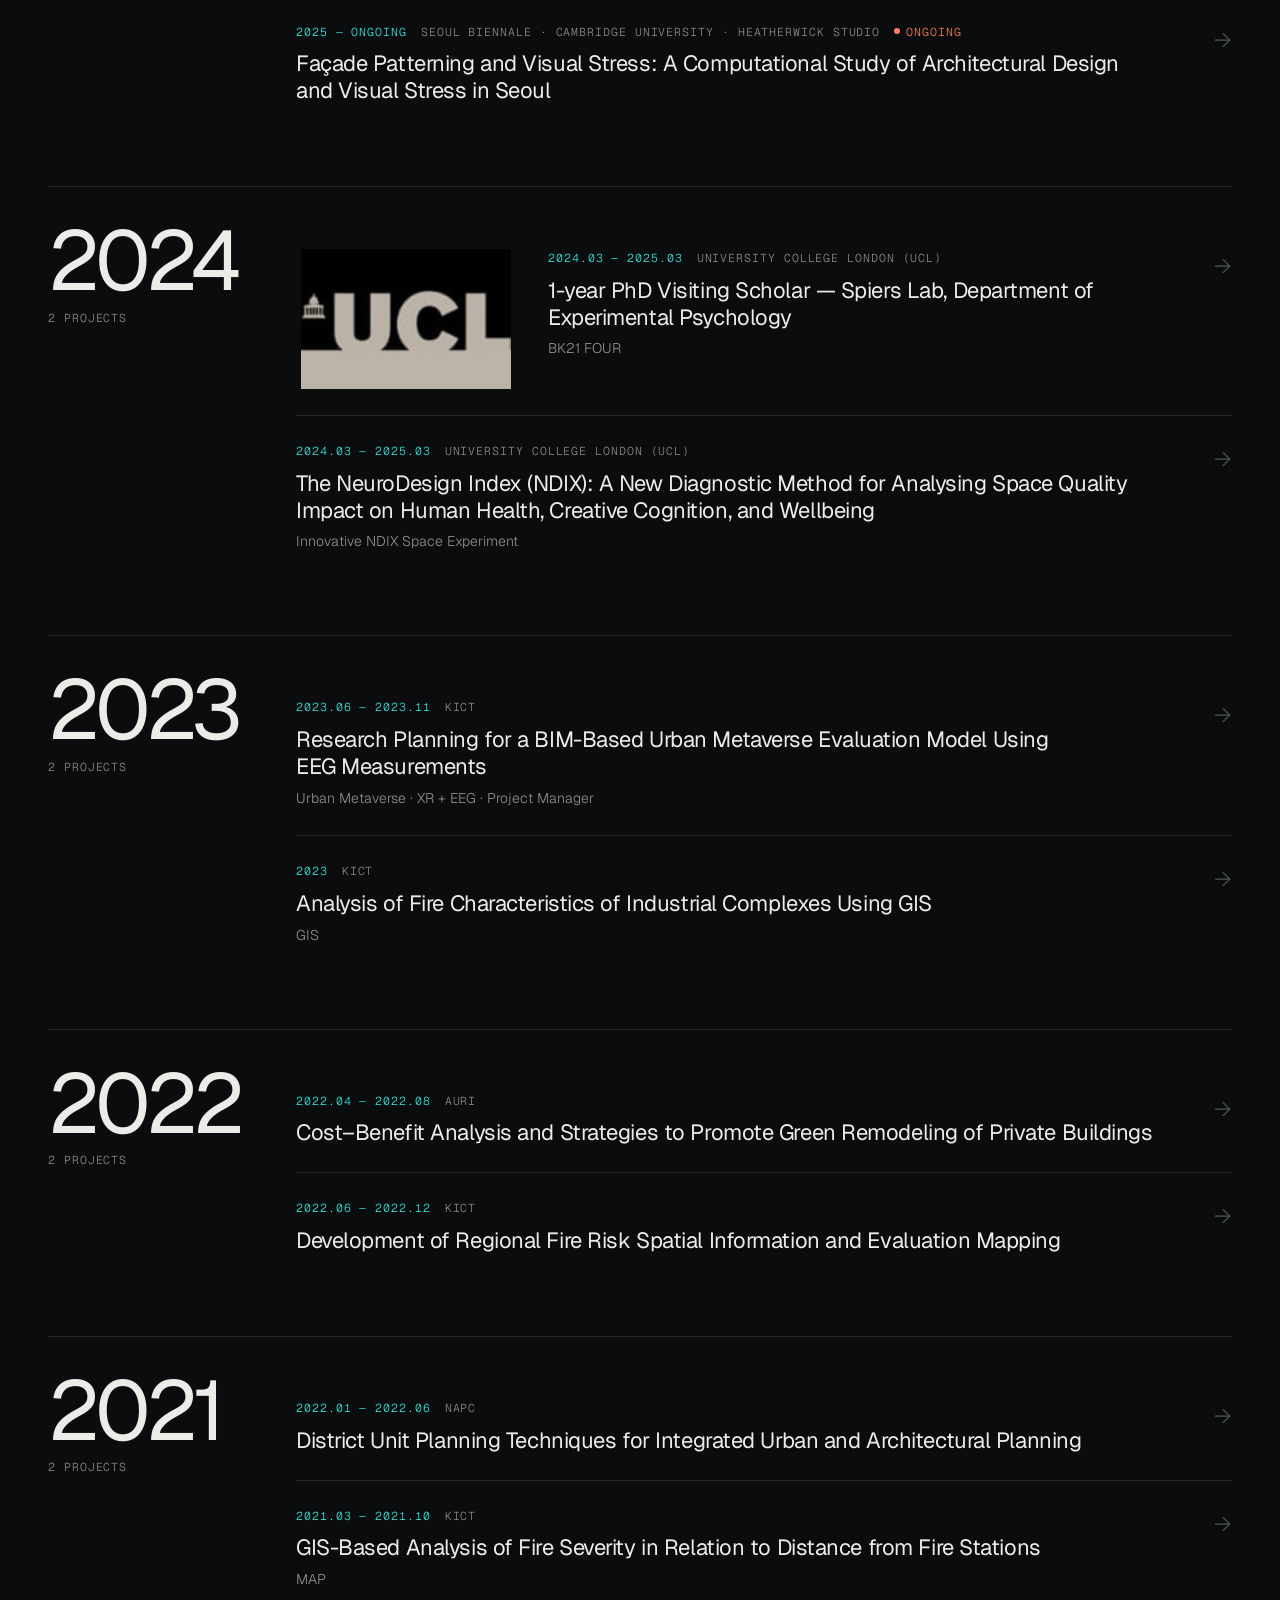
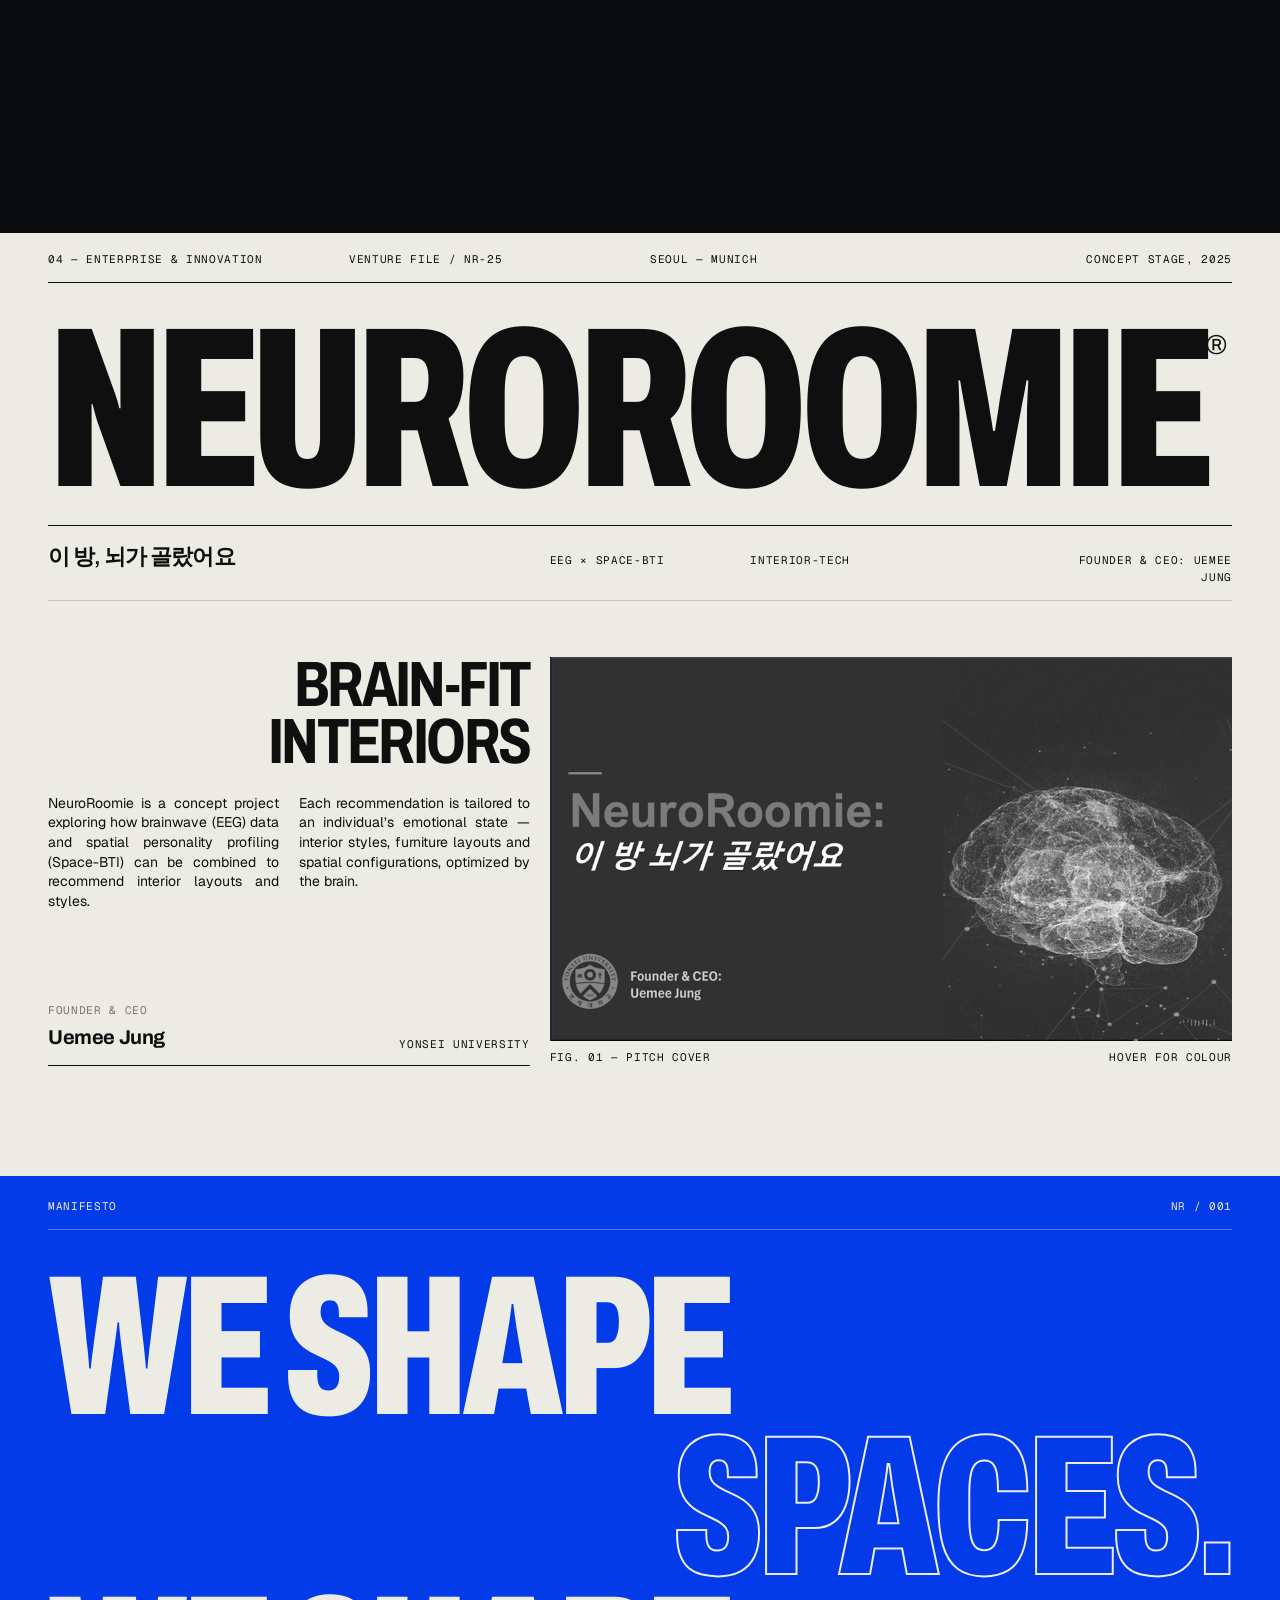
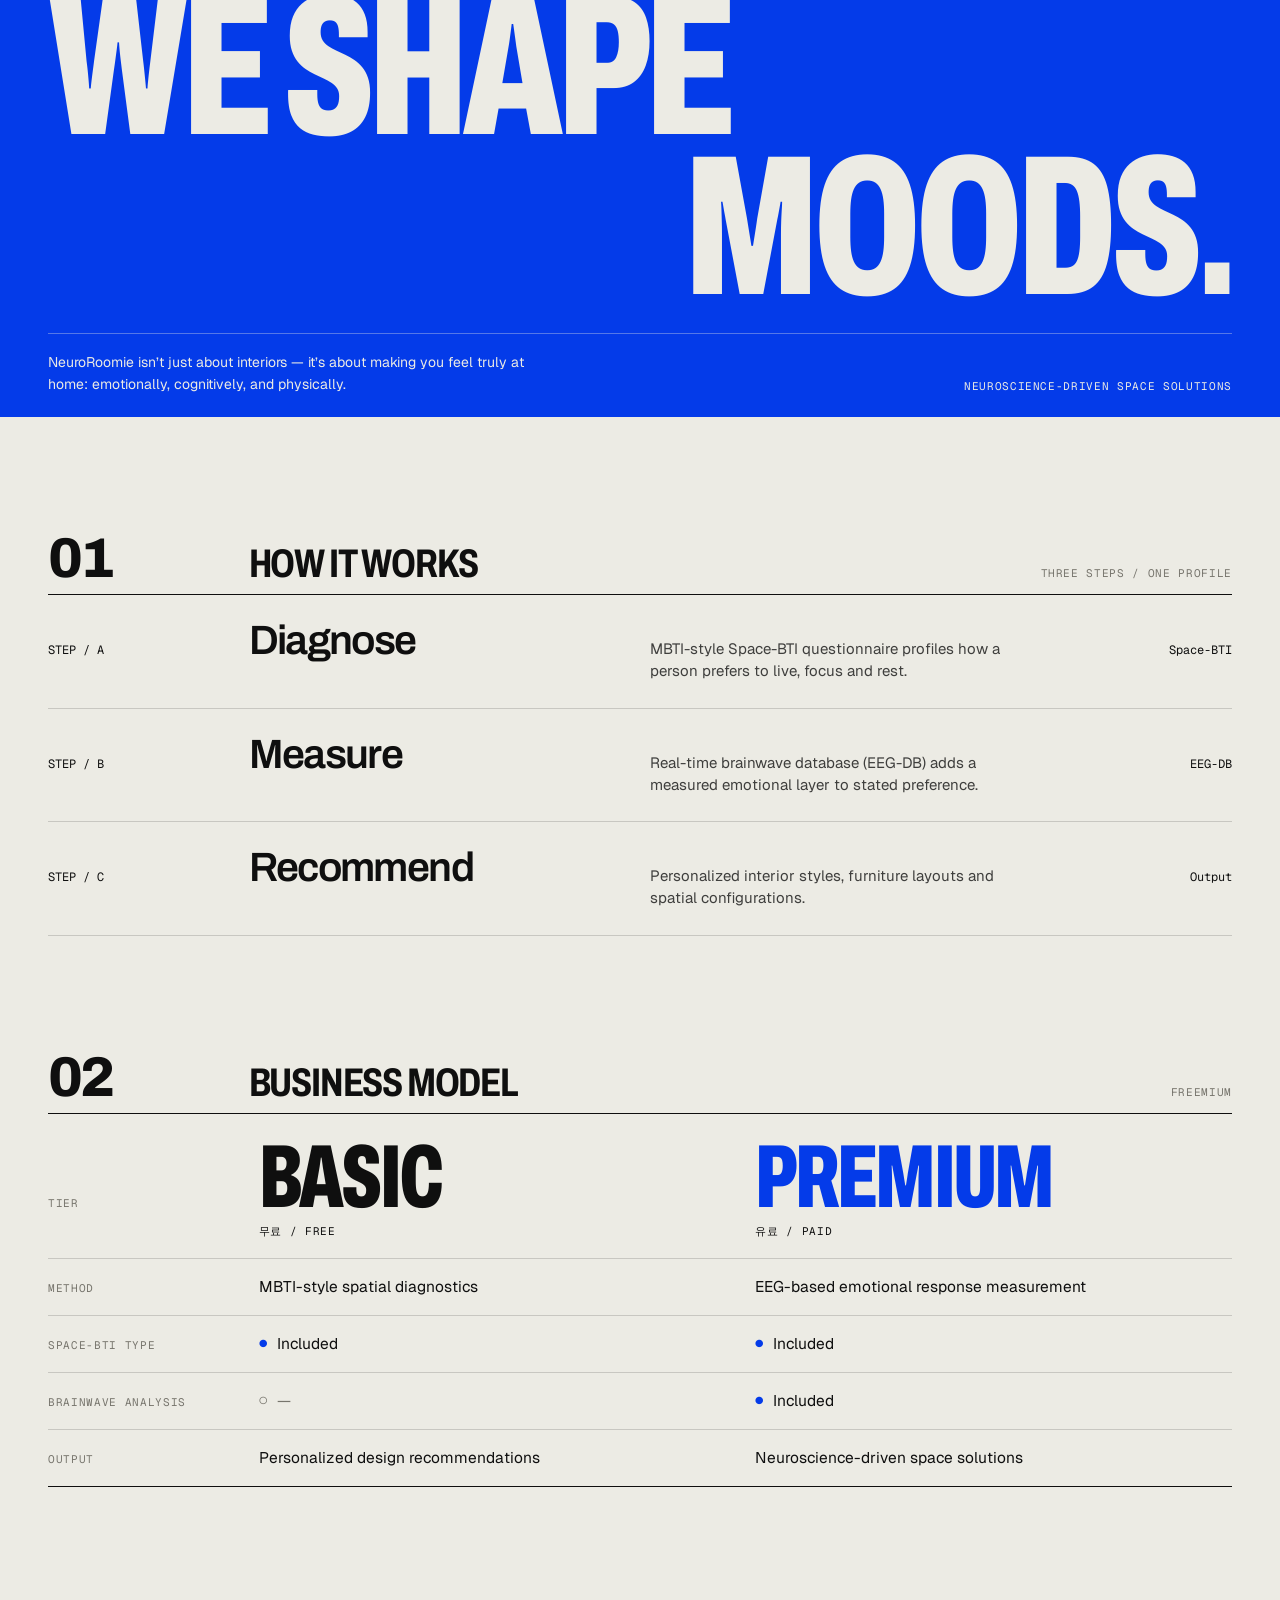
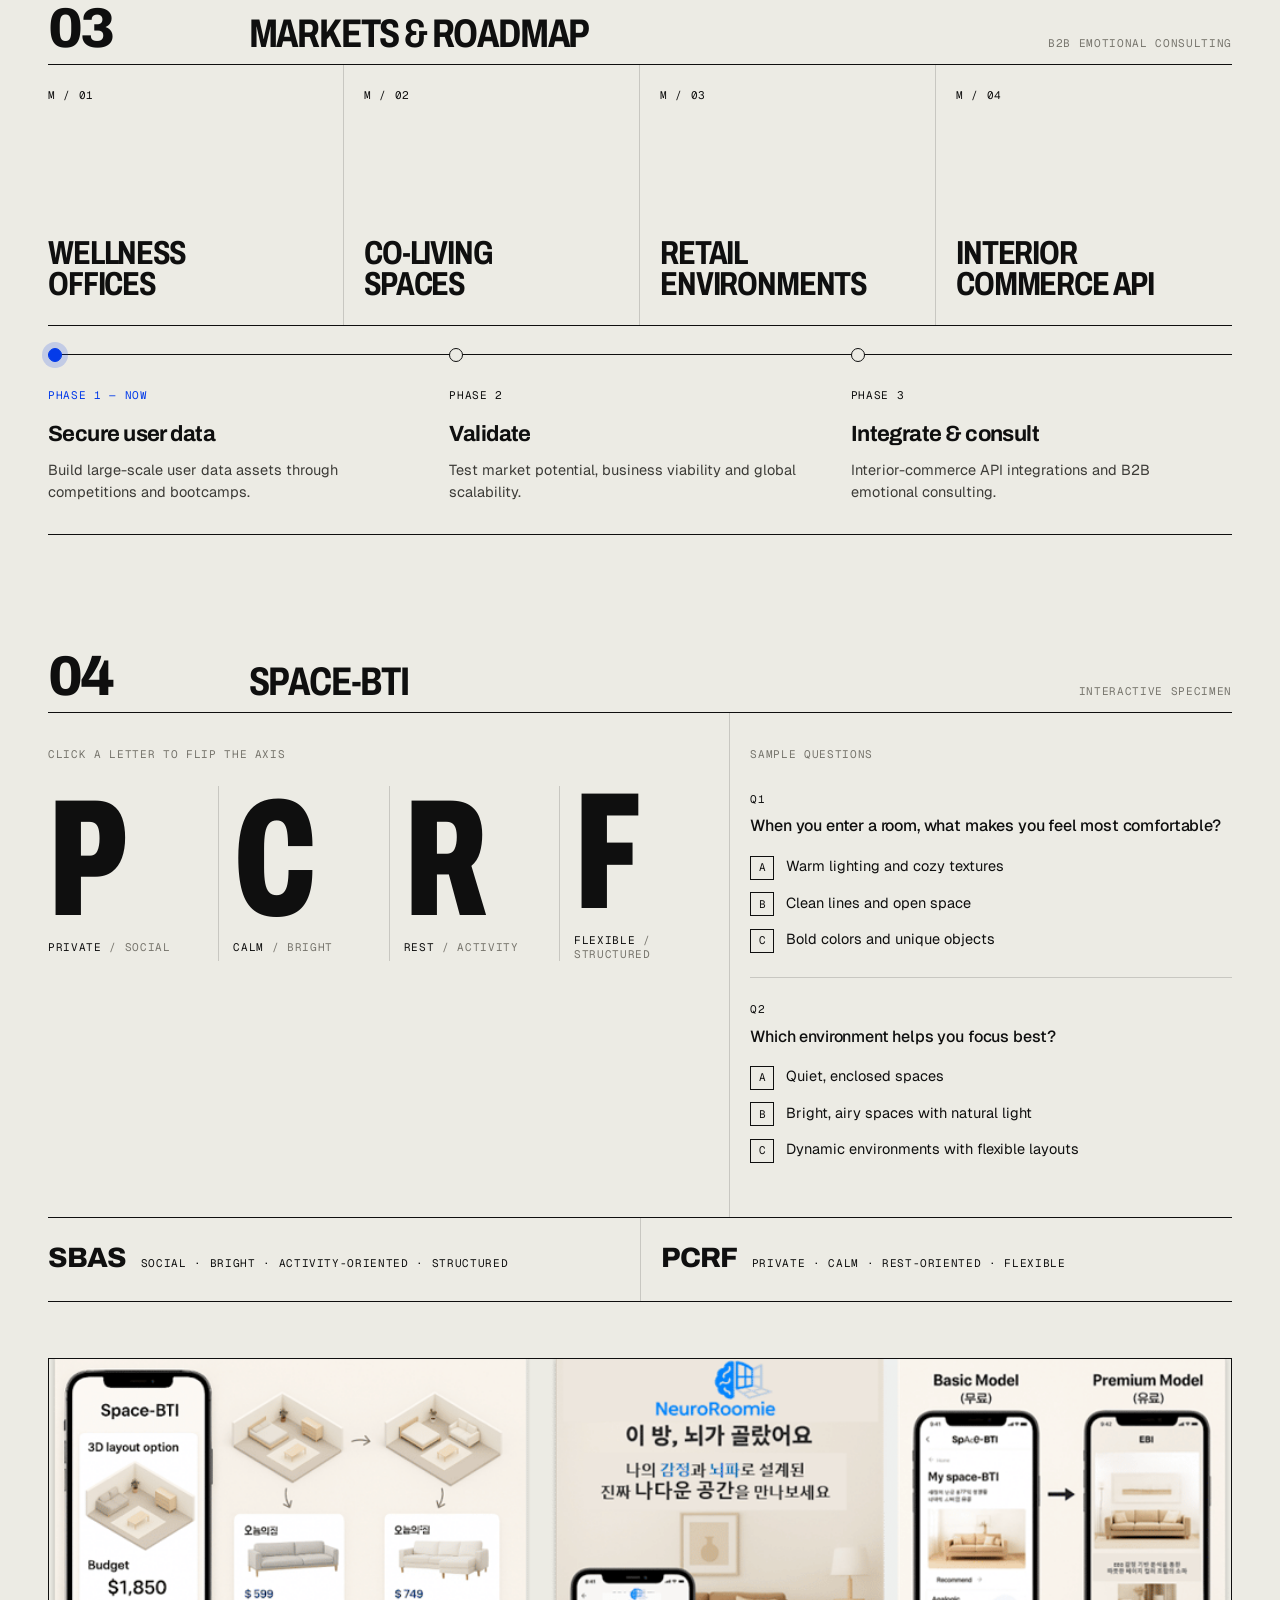
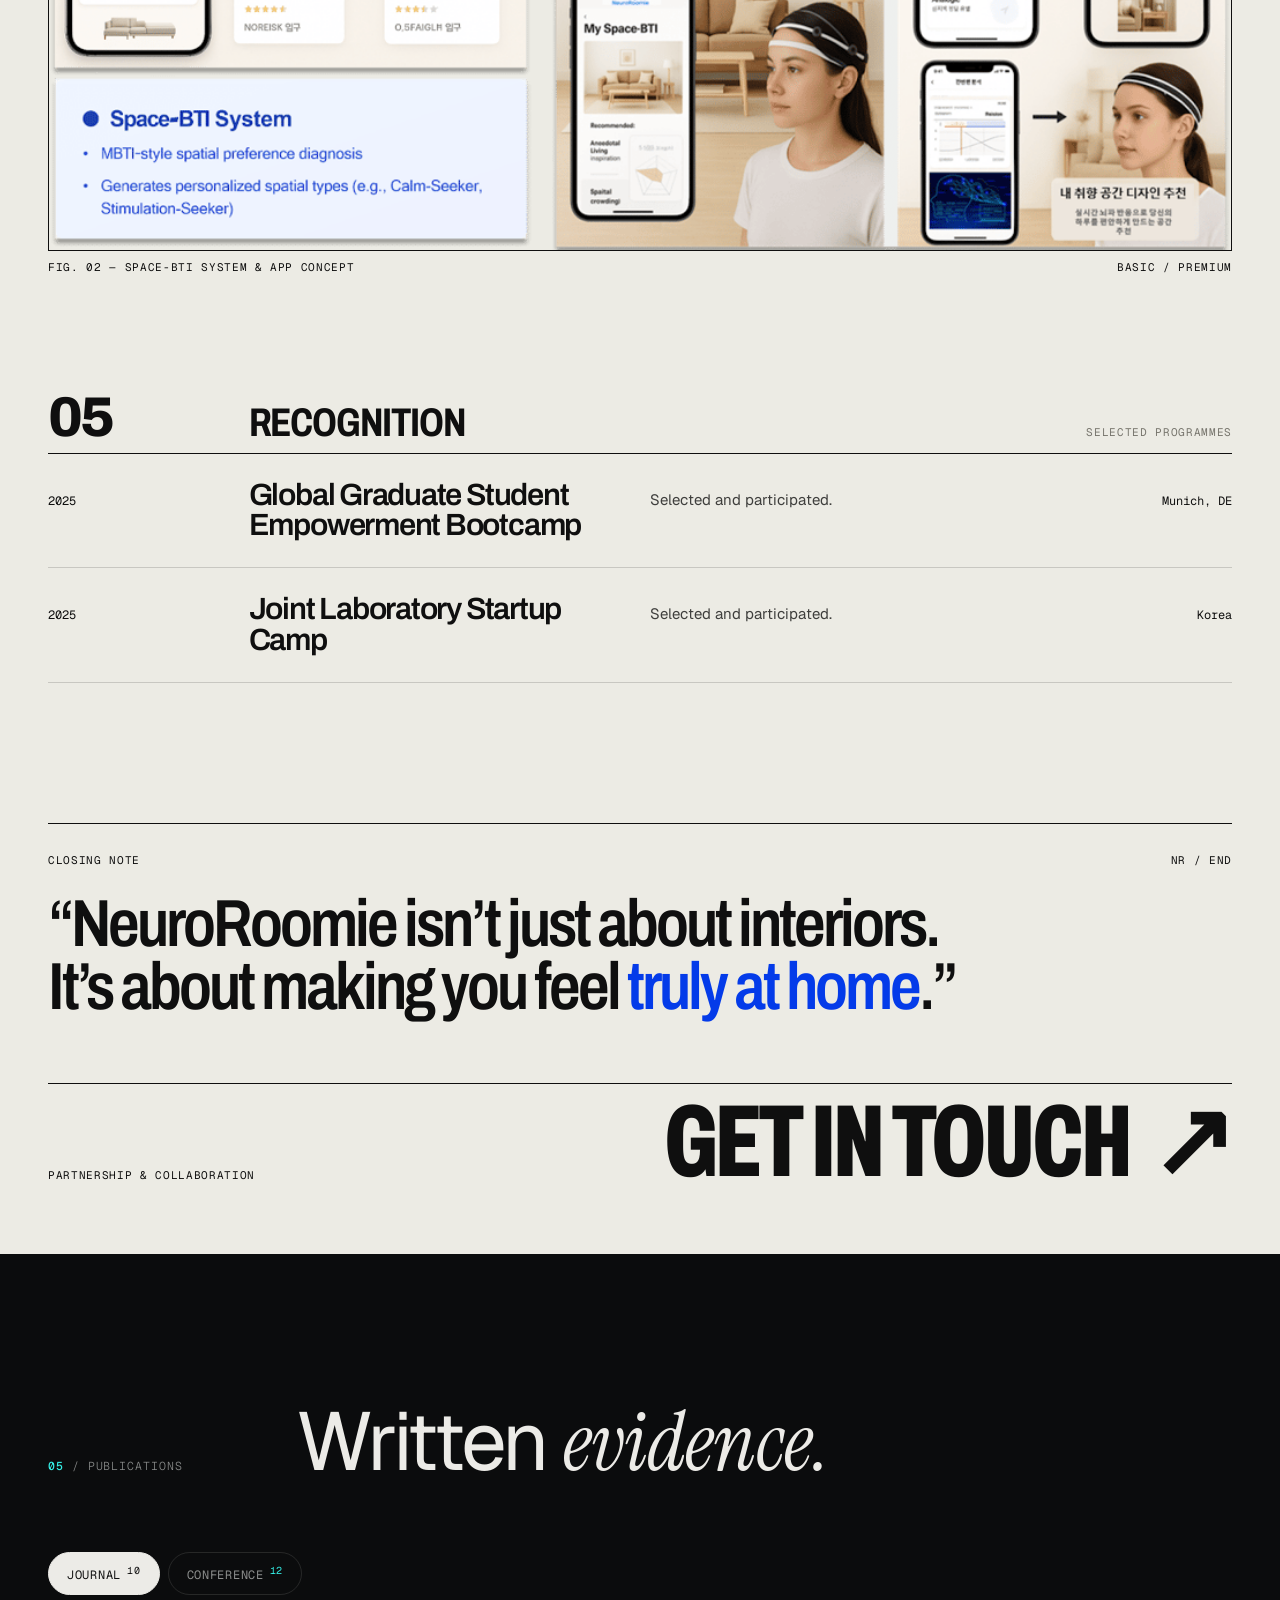
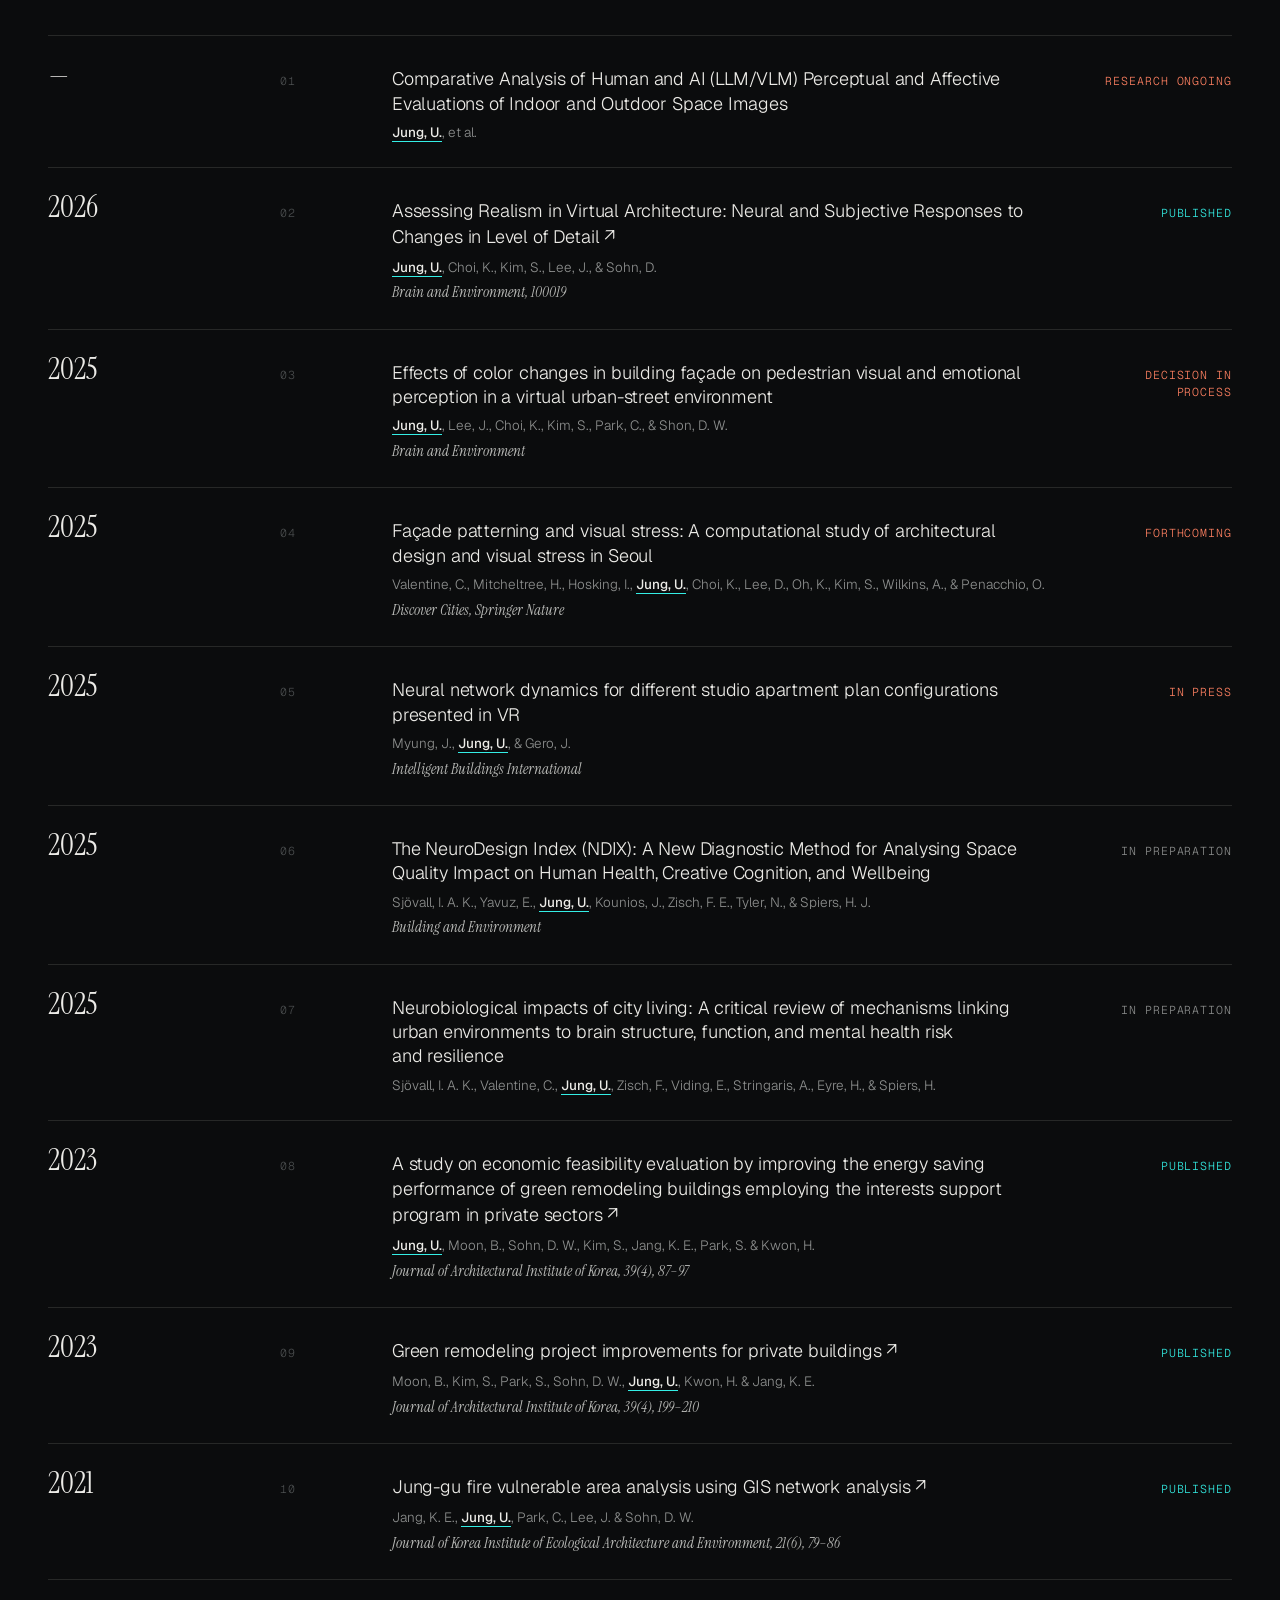
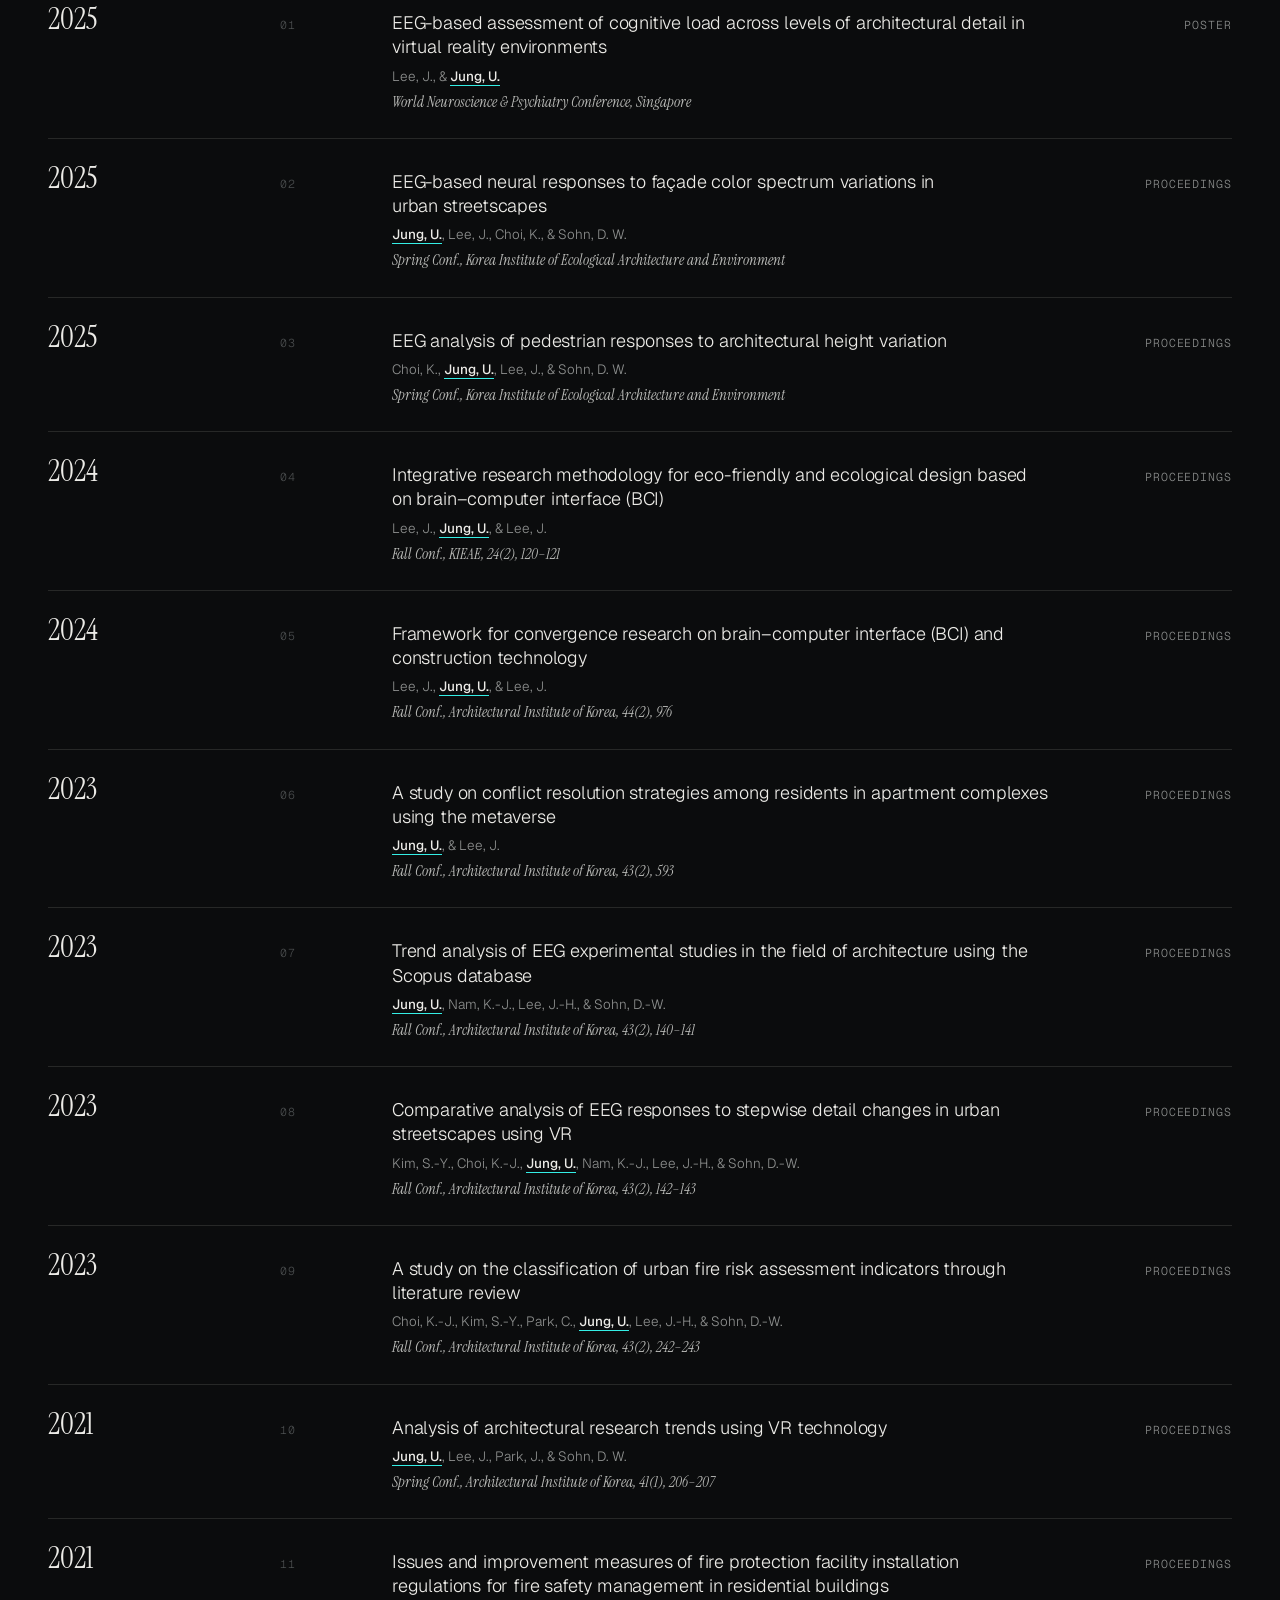
==== commit 128a05c2: "Replace site with single-page Genspark build - index.html: new one-page layout (hero/about/research/" ====
--- a/index.html
+++ b/index.html
@@ -1,1053 +1 @@
-<!DOCTYPE html>
-<html lang="en">
-<head>
-  <meta charset="UTF-8" />
-  <meta name="viewport" content="width=device-width, initial-scale=1.0" />
-  <title>Uemee Jung — Neuroarchitecture & Urban Research</title>
-  <link rel="preconnect" href="https://fonts.googleapis.com" />
-  <link href="https://fonts.googleapis.com/css2?family=Bebas+Neue&family=Syne:wght@400;500;600;700;800&family=Space+Mono:ital,wght@0,400;0,700;1,400&display=swap" rel="stylesheet" />
-  <style>
-    /* ==============================
-       RESET & BASE
-    ============================== */
-    *, *::before, *::after { box-sizing: border-box; margin: 0; padding: 0; }
-    html { scroll-behavior: smooth; }
-    :root {
-      --bg: #f0ede8;
-      --bg2: #e8e4dd;
-      --ink: #0d0d0d;
-      --ink2: #1a1a1a;
-      --muted: #6b6b6b;
-      --dim: #aaaaaa;
-      --accent: #ff3b00;
-      --accent2: #0057ff;
-      --accent3: #00c896;
-      --white: #ffffff;
-      --font-display: 'Bebas Neue', sans-serif;
-      --font-body: 'Syne', sans-serif;
-      --font-mono: 'Space Mono', monospace;
-      --nav-h: 60px;
-      --ease: cubic-bezier(0.16, 1, 0.3, 1);
-    }
-    body {
-      background: var(--bg);
-      color: var(--ink);
-      font-family: var(--font-body);
-      font-weight: 400;
-      overflow-x: hidden;
-    }
-    a { color: inherit; text-decoration: none; }
-    p { line-height: 1.75; }
-
-    /* ==============================
-       SCROLLBAR
-    ============================== */
-    ::-webkit-scrollbar { width: 3px; }
-    ::-webkit-scrollbar-track { background: var(--bg); }
-    ::-webkit-scrollbar-thumb { background: var(--ink); }
-
-    /* ==============================
-       NAV
-    ============================== */
-    #nav {
-      position: fixed; top: 0; left: 0; right: 0;
-      height: var(--nav-h);
-      display: flex; align-items: center; justify-content: space-between;
-      padding: 0 2.5rem;
-      z-index: 100;
-      mix-blend-mode: normal;
-      transition: background 0.4s, border-color 0.4s;
-    }
-    #nav.scrolled {
-      background: rgba(240,237,232,0.9);
-      backdrop-filter: blur(12px);
-      border-bottom: 1px solid rgba(0,0,0,0.08);
-    }
-    .nav-logo {
-      font-family: var(--font-display);
-      font-size: 1.4rem;
-      letter-spacing: 0.08em;
-      color: var(--ink);
-    }
-    .nav-links { display: flex; gap: 2.5rem; }
-    .nav-links a {
-      font-family: var(--font-mono);
-      font-size: 0.65rem;
-      letter-spacing: 0.15em;
-      text-transform: uppercase;
-      color: var(--muted);
-      position: relative;
-      transition: color 0.3s;
-    }
-    .nav-links a::after {
-      content: '';
-      position: absolute;
-      bottom: -2px; left: 0;
-      width: 0; height: 1.5px;
-      background: var(--accent);
-      transition: width 0.3s var(--ease);
-    }
-    .nav-links a:hover { color: var(--ink); }
-    .nav-links a:hover::after, .nav-links a.active::after { width: 100%; }
-    .nav-links a.active { color: var(--ink); }
-    .hamburger {
-      display: none; flex-direction: column; gap: 5px;
-      background: none; border: none; cursor: pointer; padding: 4px;
-    }
-    .hamburger span { display: block; width: 22px; height: 1.5px; background: var(--ink); }
-    .mobile-menu {
-      display: none; position: fixed;
-      top: var(--nav-h); left: 0; right: 0;
-      background: var(--bg);
-      padding: 2rem; flex-direction: column; gap: 1.5rem;
-      z-index: 99; border-bottom: 1px solid rgba(0,0,0,0.1);
-    }
-    .mobile-menu.open { display: flex; }
-    .mobile-menu a {
-      font-family: var(--font-mono); font-size: 0.85rem;
-      letter-spacing: 0.15em; color: var(--muted); text-transform: uppercase;
-    }
-
-    /* ==============================
-       HERO
-    ============================== */
-    .hero {
-      min-height: 100vh;
-      display: grid;
-      grid-template-columns: 1fr 1fr;
-      position: relative;
-      overflow: hidden;
-      padding-top: var(--nav-h);
-    }
-    .hero-right { order: 2; }
-    .hero-left { order: 1; }
-    /* LEFT: Text */
-    .hero-left {
-      display: flex;
-      flex-direction: column;
-      justify-content: center;
-      padding: 5rem 3rem 5rem 2.5rem;
-      position: relative;
-      z-index: 2;
-    }
-    .hero-eyebrow {
-      font-family: var(--font-mono);
-      font-size: 0.65rem;
-      letter-spacing: 0.25em;
-      text-transform: uppercase;
-      color: var(--accent);
-      margin-bottom: 1.5rem;
-      opacity: 0;
-      transform: translateY(20px);
-      animation: fadeUp 0.8s var(--ease) 0.2s forwards;
-    }
-    .hero-name {
-      font-family: var(--font-display);
-      font-size: clamp(5rem, 9vw, 9rem);
-      line-height: 0.88;
-      letter-spacing: 0.02em;
-      color: var(--ink);
-      margin-bottom: 1.5rem;
-      opacity: 0;
-      transform: translateY(30px);
-      animation: fadeUp 1s var(--ease) 0.35s forwards;
-    }
-    .hero-name .line2 {
-      display: block;
-      color: transparent;
-      -webkit-text-stroke: 2px var(--ink);
-    }
-    .hero-tagline {
-      font-size: 1rem;
-      font-weight: 500;
-      color: var(--muted);
-      max-width: 360px;
-      line-height: 1.6;
-      margin-bottom: 2.5rem;
-      opacity: 0;
-      transform: translateY(20px);
-      animation: fadeUp 0.8s var(--ease) 0.5s forwards;
-    }
-    .hero-chips {
-      display: flex; flex-wrap: wrap; gap: 0.5rem;
-      margin-bottom: 3rem;
-      opacity: 0;
-      animation: fadeUp 0.8s var(--ease) 0.65s forwards;
-    }
-    .hero-chips span {
-      font-family: var(--font-mono);
-      font-size: 0.6rem;
-      letter-spacing: 0.1em;
-      text-transform: uppercase;
-      padding: 0.4rem 0.9rem;
-      border: 1.5px solid var(--ink);
-      color: var(--ink);
-      background: transparent;
-      transition: background 0.3s, color 0.3s;
-    }
-    .hero-chips span:hover { background: var(--ink); color: var(--bg); }
-    .hero-cta {
-      display: flex; gap: 1rem; align-items: center;
-      opacity: 0;
-      animation: fadeUp 0.8s var(--ease) 0.8s forwards;
-    }
-    .btn-primary {
-      font-family: var(--font-mono);
-      font-size: 0.65rem;
-      letter-spacing: 0.15em;
-      text-transform: uppercase;
-      padding: 0.9rem 2rem;
-      background: var(--ink);
-      color: var(--bg);
-      border: 1.5px solid var(--ink);
-      position: relative;
-      overflow: hidden;
-      transition: color 0.4s;
-    }
-    .btn-primary::before {
-      content: '';
-      position: absolute; inset: 0;
-      background: var(--accent);
-      transform: translateX(-101%);
-      transition: transform 0.4s var(--ease);
-    }
-    .btn-primary:hover { color: var(--white); border-color: var(--accent); }
-    .btn-primary:hover::before { transform: translateX(0); }
-    .btn-primary span { position: relative; z-index: 1; }
-    .btn-secondary {
-      font-family: var(--font-mono);
-      font-size: 0.65rem;
-      letter-spacing: 0.15em;
-      text-transform: uppercase;
-      color: var(--muted);
-      border-bottom: 1px solid var(--dim);
-      padding-bottom: 2px;
-      transition: color 0.3s, border-color 0.3s;
-    }
-    .btn-secondary:hover { color: var(--ink); border-color: var(--ink); }
-
-    /* RIGHT: Photo */
-    .hero-right {
-      position: relative;
-      overflow: hidden;
-    }
-    .hero-photo-wrap {
-      position: absolute;
-      top: 0; left: 0;
-      width: 100%;
-      height: 100%;
-      overflow: hidden;
-    }
-    .hero-photo-wrap img {
-      width: 100%;
-      height: 100%;
-      min-height: 100%;
-      object-fit: cover;
-      object-position: center 10%;
-      filter: contrast(1.05);
-      transform: scale(1.05);
-      transition: transform 8s ease;
-    }
-    .hero-photo-wrap:hover img { transform: scale(1.0); }
-    /* Overlay texture */
-    .hero-photo-wrap::after {
-      content: '';
-      position: absolute; inset: 0;
-      background: linear-gradient(to right, var(--bg) 0%, transparent 20%);
-      pointer-events: none;
-    }
-    /* Floating label on photo */
-    .photo-label {
-      position: absolute;
-      bottom: 2.5rem; right: 2rem;
-      z-index: 3;
-      text-align: right;
-      opacity: 0;
-      animation: fadeUp 0.8s var(--ease) 1s forwards;
-    }
-    .photo-label-name {
-      font-family: var(--font-display);
-      font-size: 1.1rem;
-      letter-spacing: 0.12em;
-      color: var(--white);
-      text-shadow: 0 2px 12px rgba(0,0,0,0.4);
-    }
-    .photo-label-role {
-      font-family: var(--font-mono);
-      font-size: 0.58rem;
-      letter-spacing: 0.15em;
-      text-transform: uppercase;
-      color: rgba(255,255,255,0.7);
-      margin-top: 0.3rem;
-    }
-
-    /* Scroll indicator */
-    .scroll-indicator {
-      position: absolute;
-      bottom: 2rem; left: 2.5rem;
-      z-index: 3;
-      display: flex; align-items: center; gap: 1rem;
-      opacity: 0;
-      animation: fadeUp 0.8s var(--ease) 1.2s forwards;
-    }
-    .scroll-line {
-      width: 48px; height: 1px;
-      background: var(--ink);
-      position: relative;
-      overflow: hidden;
-    }
-    .scroll-line::after {
-      content: '';
-      position: absolute;
-      inset: 0;
-      background: var(--accent);
-      transform: translateX(-100%);
-      animation: scanLine 2s ease-in-out infinite;
-    }
-    @keyframes scanLine {
-      0% { transform: translateX(-100%); }
-      100% { transform: translateX(100%); }
-    }
-    .scroll-text {
-      font-family: var(--font-mono);
-      font-size: 0.58rem;
-      letter-spacing: 0.2em;
-      text-transform: uppercase;
-      color: var(--muted);
-    }
-
-    /* ==============================
-       TICKER BAND
-    ============================== */
-    .ticker-band {
-      background: var(--ink);
-      padding: 0.75rem 0;
-      overflow: hidden;
-      position: relative;
-    }
-    .ticker-inner {
-      display: flex;
-      gap: 0;
-      white-space: nowrap;
-      animation: ticker 25s linear infinite;
-    }
-    .ticker-item {
-      font-family: var(--font-display);
-      font-size: 1rem;
-      letter-spacing: 0.15em;
-      color: var(--bg);
-      padding: 0 2rem;
-      flex-shrink: 0;
-    }
-    .ticker-item span {
-      color: var(--accent);
-      margin: 0 1rem;
-    }
-    @keyframes ticker {
-      0% { transform: translateX(0); }
-      100% { transform: translateX(-50%); }
-    }
-
-    /* ==============================
-       ABOUT SECTION
-    ============================== */
-    .about-section {
-      padding: 8rem 0;
-      position: relative;
-    }
-    .about-section::before {
-      content: '01';
-      position: absolute;
-      top: 4rem; right: 2rem;
-      font-family: var(--font-display);
-      font-size: 12rem;
-      color: rgba(0,0,0,0.04);
-      line-height: 1;
-      pointer-events: none;
-      user-select: none;
-    }
-    .container { max-width: 1100px; margin: 0 auto; padding: 0 2.5rem; }
-    .section-header {
-      display: flex;
-      align-items: flex-end;
-      justify-content: space-between;
-      margin-bottom: 4rem;
-      border-bottom: 1.5px solid var(--ink);
-      padding-bottom: 1rem;
-    }
-    .section-num {
-      font-family: var(--font-mono);
-      font-size: 0.65rem;
-      letter-spacing: 0.2em;
-      color: var(--accent);
-      margin-bottom: 0.5rem;
-    }
-    .section-title {
-      font-family: var(--font-display);
-      font-size: clamp(2.5rem, 5vw, 4rem);
-      letter-spacing: 0.05em;
-      color: var(--ink);
-      line-height: 1;
-    }
-    .section-more {
-      font-family: var(--font-mono);
-      font-size: 0.6rem;
-      letter-spacing: 0.15em;
-      text-transform: uppercase;
-      color: var(--muted);
-      border-bottom: 1px solid var(--dim);
-      padding-bottom: 2px;
-      transition: color 0.3s, border-color 0.3s;
-      white-space: nowrap;
-    }
-    .section-more:hover { color: var(--ink); border-color: var(--ink); }
-
-    .about-grid {
-      display: grid;
-      grid-template-columns: 1fr 1fr;
-      gap: 5rem;
-      align-items: start;
-    }
-    .about-text p {
-      font-size: 0.95rem;
-      color: #3a3a3a;
-      line-height: 1.85;
-      margin-bottom: 1.2rem;
-    }
-    .about-text p:last-child { margin-bottom: 0; }
-    .about-text strong { color: var(--ink); font-weight: 700; }
-    .about-text .highlight {
-      display: inline-block;
-      background: var(--ink);
-      color: var(--bg);
-      padding: 0 0.3rem;
-      font-weight: 700;
-    }
-
-    .stats-grid {
-      display: grid;
-      grid-template-columns: 1fr 1fr;
-      gap: 1px;
-      background: var(--ink);
-      border: 1.5px solid var(--ink);
-    }
-    .stat-card {
-      background: var(--bg);
-      padding: 2rem 1.5rem;
-      position: relative;
-      overflow: hidden;
-      transition: background 0.3s;
-    }
-    .stat-card::before {
-      content: '';
-      position: absolute;
-      bottom: 0; left: 0; right: 0;
-      height: 0;
-      background: var(--accent);
-      transition: height 0.4s var(--ease);
-    }
-    .stat-card:hover { background: var(--bg2); }
-    .stat-card:hover::before { height: 3px; }
-    .stat-number {
-      font-family: var(--font-display);
-      font-size: 4rem;
-      line-height: 1;
-      color: var(--ink);
-      letter-spacing: 0.02em;
-      position: relative;
-    }
-    .stat-suffix {
-      font-size: 2rem;
-      color: var(--accent);
-    }
-    .stat-label {
-      font-family: var(--font-mono);
-      font-size: 0.6rem;
-      letter-spacing: 0.15em;
-      text-transform: uppercase;
-      color: var(--muted);
-      margin-top: 0.4rem;
-      position: relative;
-    }
-
-    /* ==============================
-       INTERESTS
-    ============================== */
-    .interests-section {
-      padding: 8rem 0;
-      background: var(--ink);
-      position: relative;
-      overflow: hidden;
-    }
-    .interests-section::before {
-      content: '02';
-      position: absolute;
-      top: 3rem; right: 1rem;
-      font-family: var(--font-display);
-      font-size: 12rem;
-      color: rgba(255,255,255,0.03);
-      line-height: 1;
-      pointer-events: none;
-    }
-    .interests-section .section-header { border-color: rgba(255,255,255,0.15); }
-    .interests-section .section-title { color: var(--white); }
-    .interests-section .section-num { color: var(--accent); }
-    .interests-section .section-more { color: rgba(255,255,255,0.4); border-color: rgba(255,255,255,0.2); }
-    .interests-section .section-more:hover { color: var(--white); border-color: var(--white); }
-
-    .interest-cards {
-      display: grid;
-      grid-template-columns: repeat(3, 1fr);
-      gap: 1px;
-      background: rgba(255,255,255,0.1);
-      border: 1px solid rgba(255,255,255,0.1);
-    }
-    .interest-card {
-      background: var(--ink2);
-      padding: 2.5rem 2rem;
-      position: relative;
-      overflow: hidden;
-      transition: background 0.3s;
-      group: true;
-    }
-    .interest-card:hover { background: #111; }
-    .interest-card-num {
-      font-family: var(--font-display);
-      font-size: 5rem;
-      color: rgba(255,255,255,0.05);
-      line-height: 1;
-      margin-bottom: -1rem;
-      transition: color 0.3s;
-    }
-    .interest-card:hover .interest-card-num { color: rgba(255,59,0,0.12); }
-    .interest-icon-line {
-      width: 32px; height: 2px;
-      background: var(--accent);
-      margin-bottom: 1.2rem;
-      transition: width 0.4s var(--ease);
-    }
-    .interest-card:hover .interest-icon-line { width: 64px; }
-    .interest-card h3 {
-      font-family: var(--font-display);
-      font-size: 1.8rem;
-      letter-spacing: 0.05em;
-      color: var(--white);
-      margin-bottom: 0.8rem;
-    }
-    .interest-card p {
-      font-size: 0.82rem;
-      color: rgba(255,255,255,0.5);
-      line-height: 1.75;
-      margin-bottom: 1.2rem;
-    }
-    .card-tags { display: flex; flex-wrap: wrap; gap: 0.4rem; }
-    .card-tags span {
-      font-family: var(--font-mono);
-      font-size: 0.58rem;
-      letter-spacing: 0.1em;
-      text-transform: uppercase;
-      padding: 0.2rem 0.6rem;
-      border: 1px solid rgba(255,255,255,0.15);
-      color: rgba(255,255,255,0.4);
-      transition: border-color 0.3s, color 0.3s;
-    }
-    .interest-card:hover .card-tags span {
-      border-color: rgba(255,59,0,0.4);
-      color: rgba(255,59,0,0.8);
-    }
-
-    /* ==============================
-       AFFILIATIONS
-    ============================== */
-    .affiliations-section {
-      padding: 8rem 0;
-      position: relative;
-    }
-    .affiliations-section::before {
-      content: '03';
-      position: absolute;
-      top: 4rem; right: 2rem;
-      font-family: var(--font-display);
-      font-size: 12rem;
-      color: rgba(0,0,0,0.04);
-      line-height: 1;
-      pointer-events: none;
-    }
-    .affil-list { display: flex; flex-direction: column; }
-    .affil-item {
-      display: grid;
-      grid-template-columns: 48px 1fr auto;
-      align-items: center;
-      gap: 2rem;
-      padding: 1.8rem 0;
-      border-bottom: 1px solid rgba(0,0,0,0.1);
-      transition: padding-left 0.4s var(--ease);
-      position: relative;
-    }
-    .affil-item:first-child { border-top: 1px solid rgba(0,0,0,0.1); }
-    .affil-item:hover { padding-left: 1rem; }
-    .affil-item:hover .affil-idx { color: var(--accent); }
-    .affil-idx {
-      font-family: var(--font-display);
-      font-size: 2rem;
-      color: rgba(0,0,0,0.12);
-      transition: color 0.3s;
-      line-height: 1;
-    }
-    .affil-name {
-      font-family: var(--font-body);
-      font-size: 1rem;
-      font-weight: 600;
-      color: var(--ink);
-      margin-bottom: 0.25rem;
-    }
-    .affil-role {
-      font-family: var(--font-mono);
-      font-size: 0.62rem;
-      letter-spacing: 0.06em;
-      color: var(--muted);
-    }
-    .affil-arrow {
-      font-size: 1.2rem;
-      color: var(--dim);
-      transition: transform 0.3s var(--ease), color 0.3s;
-    }
-    .affil-item:hover .affil-arrow { transform: translateX(6px); color: var(--accent); }
-
-    /* ==============================
-       CANVAS BG (subtle)
-    ============================== */
-    #bgCanvas {
-      position: fixed;
-      inset: 0;
-      pointer-events: none;
-      z-index: 0;
-      opacity: 0.35;
-    }
-
-    /* ==============================
-       FOOTER
-    ============================== */
-    footer {
-      background: var(--ink);
-      padding: 3rem 0;
-    }
-    .footer-inner {
-      display: flex;
-      align-items: center;
-      justify-content: space-between;
-      flex-wrap: wrap;
-      gap: 1.5rem;
-    }
-    .footer-logo {
-      font-family: var(--font-display);
-      font-size: 1.4rem;
-      letter-spacing: 0.1em;
-      color: var(--bg);
-    }
-    .footer-links { display: flex; gap: 2rem; }
-    .footer-links a {
-      font-family: var(--font-mono);
-      font-size: 0.6rem;
-      letter-spacing: 0.12em;
-      text-transform: uppercase;
-      color: rgba(255,255,255,0.35);
-      transition: color 0.3s;
-    }
-    .footer-links a:hover { color: var(--white); }
-    .footer-copy {
-      font-family: var(--font-mono);
-      font-size: 0.58rem;
-      color: rgba(255,255,255,0.25);
-    }
-
-    /* ==============================
-       REVEAL ANIMATIONS
-    ============================== */
-    .reveal {
-      opacity: 0;
-      transform: translateY(40px);
-      transition: opacity 0.9s var(--ease), transform 0.9s var(--ease);
-    }
-    .reveal.visible { opacity: 1; transform: translateY(0); }
-    .reveal-left {
-      opacity: 0;
-      transform: translateX(-40px);
-      transition: opacity 0.9s var(--ease), transform 0.9s var(--ease);
-    }
-    .reveal-left.visible { opacity: 1; transform: translateX(0); }
-    .d1 { transition-delay: 0.1s; }
-    .d2 { transition-delay: 0.2s; }
-    .d3 { transition-delay: 0.3s; }
-    .d4 { transition-delay: 0.4s; }
-    .d5 { transition-delay: 0.5s; }
-
-    @keyframes fadeUp {
-      to { opacity: 1; transform: translateY(0); }
-    }
-
-    /* ==============================
-       RESPONSIVE
-    ============================== */
-        @media (max-width: 860px) {
-      /* Hero: 사진 위, 텍스트 아래 세로 배치 */
-      .hero {
-        display: flex;
-        flex-direction: column;
-        min-height: unset;
-        padding-top: 0;
-      }
-      .hero-right {
-        display: block;
-        order: 1;
-        width: 100%;
-        height: 100vw;
-        position: relative;
-        overflow: hidden;
-        flex-shrink: 0;
-        margin-top: var(--nav-h);
-      }
-      .hero-photo-wrap {
-        position: absolute;
-        top: 0; left: 0;
-        width: 100%;
-        height: 100%;
-        overflow: hidden;
-      }
-      .hero-photo-wrap img {
-        width: 100%;
-        height: 100%;
-        object-fit: cover;
-        object-position: center 15%;
-        transform: none !important;
-        filter: contrast(1.05);
-      }
-      .hero-photo-wrap::after {
-        background: linear-gradient(to bottom, transparent 70%, var(--bg) 100%);
-      }
-      .hero-left {
-        order: 2;
-        padding: 2.5rem 1.5rem 3rem;
-      }
-      .scroll-indicator { display: none; }
-      .photo-label { display: none; }
-      .about-grid { grid-template-columns: 1fr; gap: 3rem; }
-      .interest-cards { grid-template-columns: 1fr; }
-      .affil-item { grid-template-columns: 36px 1fr; }
-      .affil-arrow { display: none; }
-      .nav-links { display: none; }
-      .hamburger { display: flex; }
-      .footer-inner { flex-direction: column; text-align: center; }
-      .footer-links { flex-wrap: wrap; justify-content: center; }
-    }
-
-    /* ==============================
-       ACCESSIBILITY
-    ============================== */
-    a:focus-visible, button:focus-visible {
-      outline: 2px solid var(--accent2);
-      outline-offset: 3px;
-    }
-    @media (prefers-reduced-motion: reduce) {
-      *, *::before, *::after {
-        animation-duration: 0.01ms !important;
-        animation-iteration-count: 1 !important;
-        transition-duration: 0.01ms !important;
-        scroll-behavior: auto !important;
-      }
-      #bgCanvas { display: none; }
-      .hero-photo-wrap img { transition: none; }
-    }
-  </style>
-</head>
-<body>
-
-  <!-- BG CANVAS -->
-  <canvas id="bgCanvas"></canvas>
-
-  <!-- NAV -->
-  <nav id="nav">
-    <a href="index.html" class="nav-logo">UJ</a>
-    <div class="nav-links">
-      <a href="index.html" class="active">Home</a>
-      <a href="projects.html">Projects</a>
-      <a href="publications.html">Publications</a>
-      <a href="enterprise.html">Enterprise</a>
-      <a href="contact.html">Contact</a>
-    </div>
-    <button class="hamburger" id="hamburger"><span></span><span></span><span></span></button>
-  </nav>
-  <div class="mobile-menu" id="mobileMenu">
-    <a href="index.html">Home</a>
-    <a href="projects.html">Projects</a>
-    <a href="publications.html">Publications</a>
-    <a href="enterprise.html">Enterprise</a>
-    <a href="contact.html">Contact</a>
-  </div>
-
-  <!-- HERO -->
-  <section class="hero">
-    <div class="hero-right">
-      <div class="hero-photo-wrap">
-        <img src="[data-uri]" alt="Uemee Jung" />
-      </div>
-      <div class="photo-label">
-        <div class="photo-label-name">UEMEE JUNG</div>
-        <div class="photo-label-role">Neuroarchitecture · UCL · Yonsei</div>
-      </div>
-    </div>
-    <div class="hero-left">
-      <div class="hero-eyebrow">Ph.D. Candidate · Yonsei University</div>
-      <h1 class="hero-name">
-        UEMEE<br/>
-        <span class="line2">JUNG</span>
-      </h1>
-      <p class="hero-tagline">Designing cities with the brain in mind — where neuroscience meets architecture.</p>
-      <div class="hero-chips">
-        <span>Neuroarchitecture</span>
-        <span>EEG Analysis</span>
-        <span>Urban Informatics</span>
-        <span>VR Research</span>
-      </div>
-      <div class="hero-cta">
-        <a href="projects.html" class="btn-primary"><span>View Research →</span></a>
-        <a href="contact.html" class="btn-secondary">Get in Touch</a>
-      </div>
-    </div>
-    <div class="scroll-indicator">
-      <div class="scroll-line"></div>
-      <span class="scroll-text">Scroll</span>
-    </div>
-  </section>
-
-  <!-- TICKER -->
-  <div class="ticker-band" aria-hidden="true">
-    <div class="ticker-inner">
-      <div class="ticker-item">Neuroarchitecture <span>✦</span> EEG Research <span>✦</span> Urban Neuroscience <span>✦</span> VR Experiments <span>✦</span> GIS Analysis <span>✦</span> BCI Technology <span>✦</span> Yonsei University <span>✦</span> UCL London <span>✦</span> RISE Sweden <span>✦</span></div>
-      <div class="ticker-item">Neuroarchitecture <span>✦</span> EEG Research <span>✦</span> Urban Neuroscience <span>✦</span> VR Experiments <span>✦</span> GIS Analysis <span>✦</span> BCI Technology <span>✦</span> Yonsei University <span>✦</span> UCL London <span>✦</span> RISE Sweden <span>✦</span></div>
-    </div>
-  </div>
-
-  <!-- ABOUT -->
-  <section class="about-section" style="position:relative; z-index:1;">
-    <div class="container">
-      <div class="section-header reveal">
-        <div>
-          <div class="section-num">01 / About</div>
-          <div class="section-title">WHO AM I</div>
-        </div>
-        <a href="contact.html" class="section-more">Contact Me →</a>
-      </div>
-      <div class="about-grid">
-        <div class="about-text reveal d1">
-          <p>My research explores how the <span class="highlight">built environment shapes human cognition</span> and emotion by integrating neuroscience, architectural design, and urban informatics.</p>
-          <p>I was a PhD Visiting Scholar in Experimental Psychology at <strong>University College London (UCL)</strong>, collaborating with Prof. Hugo Spiers on the NeuroDesign Index (NDIX). I am currently a Research Specialist at <strong>RISE Research Institutes of Sweden</strong>, investigating the neurobiological impacts of architectural and urban environments.</p>
-          <p>I also collaborate with <strong>Cambridge University</strong> and <strong>Heatherwick Studio</strong> on the Seoul Biennale of Architecture and Urbanism, and work with <strong>KICT</strong> on EEG and BCI-based technologies for smart construction.</p>
-        </div>
-        <div class="stats-grid reveal d2">
-          <div class="stat-card">
-            <div class="stat-number"><span class="count-num" data-count="12">0</span><span class="stat-suffix">+</span></div>
-            <div class="stat-label">Journal Papers</div>
-          </div>
-          <div class="stat-card">
-            <div class="stat-number"><span class="count-num" data-count="12">0</span><span class="stat-suffix">+</span></div>
-            <div class="stat-label">Conference Papers</div>
-          </div>
-          <div class="stat-card">
-            <div class="stat-number"><span class="count-num" data-count="10">0</span><span class="stat-suffix">+</span></div>
-            <div class="stat-label">Projects</div>
-          </div>
-          <div class="stat-card">
-            <div class="stat-number"><span class="count-num" data-count="3">0</span><span class="stat-suffix"></span></div>
-            <div class="stat-label">Countries</div>
-          </div>
-        </div>
-      </div>
-    </div>
-  </section>
-
-  <!-- INTERESTS -->
-  <section class="interests-section" style="position:relative; z-index:1;">
-    <div class="container">
-      <div class="section-header reveal">
-        <div>
-          <div class="section-num">02 / Interests</div>
-          <div class="section-title">RESEARCH FIELDS</div>
-        </div>
-        <a href="projects.html" class="section-more">All Projects →</a>
-      </div>
-      <div class="interest-cards">
-        <div class="interest-card reveal d1">
-          <div class="interest-card-num">01</div>
-          <div class="interest-icon-line"></div>
-          <h3>Neuroscience</h3>
-          <p>EEG brainwave analysis, Eye-tracking, Virtual Reality — measuring how spaces feel from the inside out.</p>
-          <div class="card-tags"><span>EEG</span><span>VR</span><span>Eye-tracking</span><span>BCI</span></div>
-        </div>
-        <div class="interest-card reveal d2">
-          <div class="interest-card-num">02</div>
-          <div class="interest-icon-line"></div>
-          <h3>Data Science</h3>
-          <p>Machine learning, Geo Spatial Data (GIS), Statistics, Big data — finding patterns in urban complexity.</p>
-          <div class="card-tags"><span>ML</span><span>GIS</span><span>Big Data</span><span>Statistics</span></div>
-        </div>
-        <div class="interest-card reveal d3">
-          <div class="interest-card-num">03</div>
-          <div class="interest-icon-line"></div>
-          <h3>Virtual Reality</h3>
-          <p>Metaverse, XR environments, built environment simulation, pedestrian behavior and walkable streets.</p>
-          <div class="card-tags"><span>Metaverse</span><span>XR</span><span>Streetscape</span><span>UX</span></div>
-        </div>
-      </div>
-    </div>
-  </section>
-
-  <!-- AFFILIATIONS -->
-  <section class="affiliations-section" style="position:relative; z-index:1;">
-    <div class="container">
-      <div class="section-header reveal">
-        <div>
-          <div class="section-num">03 / Affiliations</div>
-          <div class="section-title">WHERE I WORK</div>
-        </div>
-      </div>
-      <div class="affil-list">
-        <div class="affil-item reveal d1">
-          <div class="affil-idx">01</div>
-          <div>
-            <div class="affil-name">Yonsei University</div>
-            <div class="affil-role">Ph.D. Candidate — Architecture & Architectural Engineering</div>
-          </div>
-          <div class="affil-arrow">→</div>
-        </div>
-        <div class="affil-item reveal d2">
-          <div class="affil-idx">02</div>
-          <div>
-            <div class="affil-name">RISE Research Institutes of Sweden</div>
-            <div class="affil-role">Research Specialist</div>
-          </div>
-          <div class="affil-arrow">→</div>
-        </div>
-        <div class="affil-item reveal d3">
-          <div class="affil-idx">03</div>
-          <div>
-            <div class="affil-name">University College London (UCL)</div>
-            <div class="affil-role">PhD Visiting Scholar — Spiers Lab, Experimental Psychology (2024–2025)</div>
-          </div>
-          <div class="affil-arrow">→</div>
-        </div>
-        <div class="affil-item reveal d4">
-          <div class="affil-idx">04</div>
-          <div>
-            <div class="affil-name">Cambridge University × Heatherwick Studio</div>
-            <div class="affil-role">Seoul Biennale of Architecture and Urbanism — International Collaboration</div>
-          </div>
-          <div class="affil-arrow">→</div>
-        </div>
-        <div class="affil-item reveal d5">
-          <div class="affil-idx">05</div>
-          <div>
-            <div class="affil-name">KICT 한국건설기술연구원</div>
-            <div class="affil-role">BCI-Based Technologies for Design and Robotic Control</div>
-          </div>
-          <div class="affil-arrow">→</div>
-        </div>
-      </div>
-    </div>
-  </section>
-
-  <!-- FOOTER -->
-  <footer style="position:relative; z-index:1;">
-    <div class="container footer-inner">
-      <div class="footer-logo">UEMEE JUNG</div>
-      <div class="footer-links">
-        <a href="index.html">Home</a>
-        <a href="projects.html">Projects</a>
-        <a href="publications.html">Publications</a>
-        <a href="enterprise.html">Enterprise</a>
-        <a href="contact.html">Contact</a>
-      </div>
-      <div class="footer-copy">© 2025 Uemee Jung. All rights reserved.</div>
-    </div>
-  </footer>
-
-  <script>
-    // ---- NAV SCROLL ----
-    const nav = document.getElementById('nav');
-    window.addEventListener('scroll', () => {
-      nav.classList.toggle('scrolled', window.scrollY > 40);
-    });
-
-    // ---- HAMBURGER ----
-    const hamburger = document.getElementById('hamburger');
-    const mobileMenu = document.getElementById('mobileMenu');
-    if (hamburger) {
-      hamburger.addEventListener('click', () => mobileMenu.classList.toggle('open'));
-      document.querySelectorAll('.mobile-menu a').forEach(a => {
-        a.addEventListener('click', () => mobileMenu.classList.remove('open'));
-      });
-    }
-
-    // ---- SCROLL REVEAL ----
-    const revealObs = new IntersectionObserver(entries => {
-      entries.forEach(e => { if (e.isIntersecting) e.target.classList.add('visible'); });
-    }, { threshold: 0.08, rootMargin: '0px 0px -50px 0px' });
-    document.querySelectorAll('.reveal').forEach(el => revealObs.observe(el));
-
-    // ---- COUNTER ----
-    function animCount(el) {
-      const target = parseInt(el.dataset.count);
-      const dur = 1800;
-      const start = performance.now();
-      (function tick(now) {
-        const p = Math.min((now - start) / dur, 1);
-        const e = 1 - Math.pow(1 - p, 4);
-        el.textContent = Math.round(e * target);
-        if (p < 1) requestAnimationFrame(tick);
-      })(performance.now());
-    }
-    const cntObs = new IntersectionObserver(entries => {
-      entries.forEach(e => { if (e.isIntersecting) { animCount(e.target); cntObs.unobserve(e.target); } });
-    }, { threshold: 0.5 });
-    document.querySelectorAll('.count-num').forEach(el => cntObs.observe(el));
-
-    // ---- BG CANVAS (minimal dot grid) ----
-    const bgCanvas = document.getElementById('bgCanvas');
-    const bgCtx = bgCanvas.getContext('2d');
-    let bw, bh;
-    function resizeBg() {
-      bw = bgCanvas.width = window.innerWidth;
-      bh = bgCanvas.height = window.innerHeight;
-    }
-    resizeBg();
-    window.addEventListener('resize', resizeBg);
-    let bgT = 0;
-    (function drawBg() {
-      bgCtx.clearRect(0, 0, bw, bh);
-      bgT += 0.003;
-      const spacing = 52;
-      for (let x = 0; x <= bw; x += spacing) {
-        for (let y = 0; y <= bh; y += spacing) {
-          const pulse = Math.sin(bgT + x * 0.01 + y * 0.01) * 0.5 + 0.5;
-          bgCtx.beginPath();
-          bgCtx.arc(x, y, 1 + pulse * 0.8, 0, Math.PI * 2);
-          bgCtx.fillStyle = `rgba(0,0,0,${0.04 + pulse * 0.04})`;
-          bgCtx.fill();
-        }
-      }
-      requestAnimationFrame(drawBg);
-    })();
-
-    // ---- PARALLAX on hero photo (desktop only) ----
-    if (window.innerWidth > 860) {
-      window.addEventListener('scroll', () => {
-        const heroPhoto = document.querySelector('.hero-photo-wrap img');
-        if (heroPhoto) {
-          const scrolled = window.scrollY;
-          heroPhoto.style.transform = `scale(1.05) translateY(${scrolled * 0.12}px)`;
-        }
-      });
-    }
-  </script>
-</body>
-</html>+<!DOCTYPE html><html lang="en"><head><meta charset="utf-8"/><meta name="viewport" content="width=device-width, initial-scale=1"/><title>Uemee Jung — Neuroarchitecture</title><meta name="description" content="Uemee Jung — Ph.D. candidate at Yonsei University. Neuroarchitecture, EEG-based emotional analysis, and immersive urban space evaluation."/><meta property="og:title" content="Uemee Jung — Designing Cities with the Brain in Mind"/><meta property="og:description" content="Neuroarchitecture · EEG · Urban Informatics · VR — Yonsei University / UCL"/><meta property="og:image" content="static/assets/profile.jpg"/><meta property="og:type" content="website"/><meta name="theme-color" content="#0b0c0d"/><link rel="icon" href="static/favicon.svg" type="image/svg+xml"/><link rel="preconnect" href="https://fonts.googleapis.com"/><link rel="preconnect" href="https://fonts.gstatic.com" crossorigin="anonymous"/><link href="https://fonts.googleapis.com/css2?family=Instrument+Serif:ital@0;1&amp;family=Geist:wght@300;400;500;600&amp;family=Geist+Mono:wght@400;500&amp;family=Archivo:wdth,wght@62..125,300..900&amp;display=swap" rel="stylesheet"/><link href="static/style.css" rel="stylesheet"/><script>document.documentElement.className='js'</script><script src="static/app.js" defer=""></script></head><body><div id="cur" aria-hidden="true"></div><nav id="nav"><div class="wrap"><a href="#hero" class="logo">Uemee Jung<span>.</span></a><ul class="nav-links"><li><a href="#about">About</a></li><li><a href="#research">Research</a></li><li><a href="#projects">Projects</a></li><li><a href="#venture">Enterprise</a></li><li><a href="#pubs">Publications</a></li><li><a href="#cv">Experience</a></li><li><a href="#contact">Contact</a></li></ul><button class="burger" id="burger" type="button" aria-label="Open menu" aria-controls="mnav" aria-expanded="false"><span></span><span></span><span></span></button></div><div class="mnav" id="mnav"><ul class="mnav-links"><li><a href="#about">About</a></li><li><a href="#research">Research</a></li><li><a href="#projects">Projects</a></li><li><a href="#venture">Enterprise</a></li><li><a href="#pubs">Publications</a></li><li><a href="#cv">Experience</a></li><li><a href="#contact">Contact</a></li></ul></div></nav><header id="hero" data-screen-label="Hero"><div class="hA"><canvas id="eeg" aria-hidden="true"></canvas><div class="wrap hero-in"><div class="hero-meta mono"><span class="rec"><i></i>Ph.D. Candidate — Yonsei University</span><span>Seoul ↔ London</span></div><h1 class="name" aria-label="Uemee Jung"><span class="name-row"><span class="ch" style="animation-delay:0.15s">U</span><span class="ch" style="animation-delay:0.21s">E</span><span class="ch" style="animation-delay:0.27s">M</span><span class="ch" style="animation-delay:0.33s">E</span><span class="ch" style="animation-delay:0.39s">E</span></span><span class="name-row"><span class="ch" style="animation-delay:0.45s">J</span><span class="ch" style="animation-delay:0.51s">U</span><span class="ch" style="animation-delay:0.57s">N</span><span class="ch" style="animation-delay:0.63s">G</span></span></h1><div class="hero-tag"><div class="q">“Designing Cities with<br/>the <span class="acc">Brain</span> in Mind”</div><p>Specializing in neuroarchitecture, EEG-based emotional analysis, and immersive urban space evaluation at the Department of Architecture and Architectural Engineering.</p></div></div></div></header><div class="marq" aria-hidden="true"><div class="marq-t" id="marq"><span>Neuroarchitecture</span><span>EEG</span><span>Brain–Computer Interface</span><span>VR / AR</span><span>GIS</span><span>Urban Design</span><span>Emotion &amp; Cognition</span><span>Visual Perception</span><span>Façade Design</span><span>Spatial Quality</span><span>Wellbeing</span><span>Urban Planning Guidelines</span><span>Neuroarchitecture</span><span>EEG</span><span>Brain–Computer Interface</span><span>VR / AR</span><span>GIS</span><span>Urban Design</span><span>Emotion &amp; Cognition</span><span>Visual Perception</span><span>Façade Design</span><span>Spatial Quality</span><span>Wellbeing</span><span>Urban Planning Guidelines</span></div></div><section class="blk" id="about" data-screen-label="About"><div class="wrap"><div class="sh rv"><span class="mono"><b>01</b> / Who am I</span><h2>Where <em>neuroscience</em><br/>meets the built world.</h2></div><div class="about"><div class="side-col rv"><div class="stat"><span class="mono">Experience since</span><b>2020</b></div><div class="stat"><span class="mono">Journal papers</span><b id="cntJ" data-count="10">0</b></div><div class="stat"><span class="mono">Conference papers</span><b id="cntC" data-count="12">0</b></div></div><div class="portrait rv"><img src="static/assets/profile.jpg" alt="Uemee Jung" loading="lazy"/><div class="scan" aria-hidden="true"></div><span class="tag mono">Subject 01 · UJ</span></div><div class="about-txt rv"><p class="lead">My research explores how the built environment shapes human <em>cognition and emotion</em> by integrating neuroscience, architectural design, and urban informatics.</p><p>I was a PhD Visiting Scholar in Experimental Psychology at University College London (UCL), where I collaborated with Prof. Hugo Spiers and PhD candidate Isabelle Sjövall on the NeuroDesign Index (NDIX) experiments.</p><p>I also collaborate with Cambridge University and Heatherwick Studio on the Seoul Biennale of Architecture and Urbanism, leading computational studies on façade design and neurophysiology. In parallel, I work with the Korea Institute of Civil Engineering and Building Technology (KICT) to develop EEG- and BCI-based design technologies for smart construction and robotic control.</p><p>My academic journey has been supported by the National Research Foundation of Korea (BK21 FOUR), Yonsei University fellowships, and an overseas doctoral research fellowship — aiming to create healthier and more emotionally responsive urban environments.</p><div class="aff"><div><span class="mono">Home lab</span><h4>Yonsei University · LAUD</h4><p>Laboratory of Architectural and Urban Design<br/>Supervisor: Prof. Dongwook Sohn<br/>Room A602, Engineering Bldg., 50 Yonsei-ro, Seoul</p></div><div><span class="mono">Visiting</span><h4>UCL · Hugo Spiers Lab</h4><p>Department of Experimental Psychology<br/>Supervisor: Prof. Hugo Spiers<br/>26 Bedford Way, London</p></div></div></div></div></div></section><section class="blk" id="research" data-screen-label="Research"><div class="wrap"><div class="sh rv"><span class="mono"><b>02</b> / Research Interests</span><h2>Three signals,<br/><em>one question.</em></h2></div><div class="ints"><div class="int rv"><span class="n">CH.01</span><canvas data-v="0" aria-hidden="true"></canvas><h3>Neuroarchitecture &amp; <em>Human Experience</em></h3><div class="chips"><span class="chip">Environmental psychology</span><span class="chip">Perception &amp; emotion</span><span class="chip">EEG</span><span class="chip">Eye tracking</span></div></div><div class="int rv"><span class="n">CH.02</span><canvas data-v="1" aria-hidden="true"></canvas><h3>Urban Informatics &amp; <em>Data Science</em></h3><div class="chips"><span class="chip">GIS</span><span class="chip">Machine learning</span><span class="chip">Statistical modeling</span><span class="chip">Urban data analytics</span></div></div><div class="int rv"><span class="n">CH.03</span><canvas data-v="2" aria-hidden="true"></canvas><h3>Virtual Environments &amp; <em>Urban Design</em></h3><div class="chips"><span class="chip">VR</span><span class="chip">Built environment</span><span class="chip">Streetscapes</span><span class="chip">Pedestrian experience</span><span class="chip">Walkability</span></div></div></div></div></section><section class="blk" id="projects" data-screen-label="Projects"><div class="wrap"><div class="sh rv"><span class="mono"><b>03</b> / Projects</span><h2>Research <em>in motion.</em></h2></div><div id="prjRoot"><div class="yr"><div class="yr-l rv"><b>2026</b><span class="mono">Research ongoing</span></div><div class="prj-list"><div class="prj rv"><div><div class="org mono"><span class="d">2026.09 — present</span><span>National Research Foundation</span><span class="badge">Ongoing</span></div><h4>Strategies for Implementing an Age-Friendly N-Minute City through the Development of a Synthetic Population-Based Urban Digital Twin Prototype</h4></div><span class="arr">→</span></div><div class="prj rv"><div><div class="org mono"><span class="d">2025.09 — present</span><span>National Research Foundation</span><span class="badge">Ongoing</span></div><h4>Analysis of Emotional Responses to Urban Visual Environments using EEG-Based Biosignal Data to develop an AI-Based Affective State Prediction Model</h4><p class="sub">2025 Research Grant Program for Doctoral Students (R&amp;D) · Principal Investigator</p></div><span class="arr">→</span></div><div class="prj rv"><div><div class="org mono"><span class="d">2026.09 — present</span><span>ICONS, Institute of Convergence Science, Yonsei</span><span class="badge">Ongoing</span></div><h4>Effects of Visual Complexity and Coherence in Urban Streetscapes on Human Responses: Integrating Environmental Psychology and Multimodal Measurement</h4><p class="sub">Selected as a 2026 ICONS Interdisciplinary Research Scholar</p></div><span class="arr">→</span></div><div class="prj rv"><div><div class="org mono"><span class="d">2026.09 — present</span><span>Institute for Higher Education Innovation, Yonsei</span><span class="badge">Ongoing</span></div><h4>Space-MBTI 2.0: A Personality-Based Diagnostic and Curation Model for Customized Residential and Living Spaces</h4><p class="sub">Workstation Scholarship Program (GSIP) · Academic-to-Industry project for MZ generation &amp; single-person households</p></div><span class="arr">→</span></div><div class="prj rv"><div><div class="org mono"><span class="d">2026.04 — 2026.08</span><span>Institute for Higher Education Innovation, Yonsei</span></div><h4>Space-MBTI: A Personality-Based Diagnostic and Curation Model for Customized Residential and Living Spaces</h4><p class="sub">Workstation Scholarship Program (GSIP)</p></div><span class="arr">→</span></div></div></div><div class="yr"><div class="yr-l rv"><b>2025</b><span class="mono" style="color:var(--mute)">3 projects</span></div><div class="prj-list"><div class="prj rv"><div><div class="org mono"><span class="d">2025.09 — 2026.02</span><span>ICONS, Institute of Convergence Science, Yonsei</span></div><h4>Investigating the Effects of Urban Streetscapes on the Human Brain: Developing Human-Centered Urban Design Technologies through EEG-Based Physiological Measurement and AI Analysis</h4><p class="sub">Selected as a 2025 ICONS Interdisciplinary Research Scholar</p></div><span class="arr">→</span></div><div class="prj rv"><div><div class="org mono"><span class="d">2025 — ongoing</span><span>KICT</span><span class="badge">Ongoing</span></div><h4>Development of Brain-Computer Interface (BCI)-Based Technologies for Design and Robotic Control</h4><p class="sub">Designing and conducting EEG-based neurophysiological experiments — protocol development, data collection, and signal analysis.</p></div><span class="arr">→</span></div><div class="prj rv"><div><div class="org mono"><span class="d">2025 — ongoing</span><span>Seoul Biennale · Cambridge University · Heatherwick Studio</span><span class="badge">Ongoing</span></div><h4>Façade Patterning and Visual Stress: A Computational Study of Architectural Design and Visual Stress in Seoul</h4></div><span class="arr">→</span></div></div></div><div class="yr"><div class="yr-l rv"><b>2024</b><span class="mono" style="color:var(--mute)">2 projects</span></div><div class="prj-list"><div class="prj rv"><img src="static/assets/p09.jpg" alt="" loading="lazy"/><div><div class="org mono"><span class="d">2024.03 — 2025.03</span><span>University College London (UCL)</span></div><h4>1-year PhD Visiting Scholar — Spiers Lab, Department of Experimental Psychology</h4><p class="sub">BK21 FOUR</p></div><span class="arr">→</span></div><div class="prj rv"><div><div class="org mono"><span class="d">2024.03 — 2025.03</span><span>University College London (UCL)</span></div><h4>The NeuroDesign Index (NDIX): A New Diagnostic Method for Analysing Space Quality Impact on Human Health, Creative Cognition, and Wellbeing</h4><p class="sub">Innovative NDIX Space Experiment</p></div><span class="arr">→</span></div></div></div><div class="yr"><div class="yr-l rv"><b>2023</b><span class="mono" style="color:var(--mute)">2 projects</span></div><div class="prj-list"><div class="prj rv"><div><div class="org mono"><span class="d">2023.06 — 2023.11</span><span>KICT</span></div><h4>Research Planning for a BIM-Based Urban Metaverse Evaluation Model Using EEG Measurements</h4><p class="sub">Urban Metaverse · XR + EEG · Project Manager</p></div><span class="arr">→</span></div><div class="prj rv"><div><div class="org mono"><span class="d">2023</span><span>KICT</span></div><h4>Analysis of Fire Characteristics of Industrial Complexes Using GIS</h4><p class="sub">GIS</p></div><span class="arr">→</span></div></div></div><div class="yr"><div class="yr-l rv"><b>2022</b><span class="mono" style="color:var(--mute)">2 projects</span></div><div class="prj-list"><div class="prj rv"><div><div class="org mono"><span class="d">2022.04 — 2022.08</span><span>AURI</span></div><h4>Cost–Benefit Analysis and Strategies to Promote Green Remodeling of Private Buildings</h4></div><span class="arr">→</span></div><div class="prj rv"><div><div class="org mono"><span class="d">2022.06 — 2022.12</span><span>KICT</span></div><h4>Development of Regional Fire Risk Spatial Information and Evaluation Mapping</h4></div><span class="arr">→</span></div></div></div><div class="yr"><div class="yr-l rv"><b>2021</b><span class="mono" style="color:var(--mute)">2 projects</span></div><div class="prj-list"><div class="prj rv"><div><div class="org mono"><span class="d">2022.01 — 2022.06</span><span>NAPC</span></div><h4>District Unit Planning Techniques for Integrated Urban and Architectural Planning</h4></div><span class="arr">→</span></div><a class="prj rv" href="https://www.dbpia.co.kr/Journal/articleDetail?nodeId=NODE10674006" target="_blank" rel="noopener noreferrer"><div><div class="org mono"><span class="d">2021.03 — 2021.10</span><span>KICT</span></div><h4>GIS-Based Analysis of Fire Severity in Relation to Distance from Fire Stations</h4><p class="sub">MAP</p></div><span class="arr">→</span></a></div></div></div></div></section><section id="venture" data-screen-label="Enterprise"><div class="wrap"><div class="v-mast g12 lbl"><span>04 — Enterprise &amp; Innovation</span><span>Venture file / NR-25</span><span>Seoul — Munich</span><span>Concept stage, 2025</span></div></div><div class="wrap" style="overflow:hidden"><div class="v-word" id="vWord" aria-label="NeuroRoomie"><span style="transition-delay:0s">N</span><span style="transition-delay:0.045s">e</span><span style="transition-delay:0.09s">u</span><span style="transition-delay:0.135s">r</span><span style="transition-delay:0.18s">o</span><span style="transition-delay:0.22499999999999998s">R</span><span style="transition-delay:0.27s">o</span><span style="transition-delay:0.315s">o</span><span style="transition-delay:0.36s">m</span><span style="transition-delay:0.40499999999999997s">i</span><span style="transition-delay:0.44999999999999996s">e</span><sup>®</sup></div></div><div class="wrap"><div class="v-sub g12"><span class="ko">이 방, 뇌가 골랐어요</span><span class="lbl">EEG × Space-BTI</span><span class="lbl">Interior-tech</span><span class="lbl">Founder &amp; CEO: Uemee Jung</span></div><div class="v-spread g12"><div class="t rv"><h3>Brain-fit<br/>interiors</h3><div class="cols"><p>NeuroRoomie is a concept project exploring how brainwave (EEG) data and spatial personality profiling (Space-BTI) can be combined to recommend interior layouts and styles.</p><p>Each recommendation is tailored to an individual’s emotional state — interior styles, furniture layouts and spatial configurations, optimized by the brain.</p></div><div class="fd"><div><span class="lbl" style="color:var(--g)">Founder &amp; CEO</span><b>Uemee Jung</b></div><span class="lbl">Yonsei University</span></div></div><figure class="rv"><div class="im"><img src="static/assets/nr-hero.jpg" alt="NeuroRoomie pitch cover" loading="lazy"/></div><figcaption class="lbl"><span>Fig. 01 — Pitch cover</span><span>Hover for colour</span></figcaption></figure></div></div><div class="v-band"><div class="wrap"><div class="lbl"><span>Manifesto</span><span>NR / 001</span></div><div class="big rv"><span>We shape</span><span class="r"><span class="o">spaces.</span></span><span>We shape</span><span class="r">moods.</span></div><div class="foot"><p>NeuroRoomie isn’t just about interiors — it’s about making you feel truly at home: emotionally, cognitively, and physically.</p><span class="lbl">Neuroscience-driven space solutions</span></div></div></div><div class="wrap"><div class="v-sec"><div class="v-hd g12 rv"><span class="n">01</span><h4>How it works</h4><span class="lbl">Three steps / one profile</span></div><div class="v-row g12 rv"><span class="k">STEP / A</span><span class="h">Diagnose</span><p>MBTI-style Space-BTI questionnaire profiles how a person prefers to live, focus and rest.</p><span class="x">Space-BTI</span></div><div class="v-row g12 rv"><span class="k">STEP / B</span><span class="h">Measure</span><p>Real-time brainwave database (EEG-DB) adds a measured emotional layer to stated preference.</p><span class="x">EEG-DB</span></div><div class="v-row g12 rv"><span class="k">STEP / C</span><span class="h">Recommend</span><p>Personalized interior styles, furniture layouts and spatial configurations.</p><span class="x">Output</span></div></div><div class="v-sec"><div class="v-hd g12 rv"><span class="n">02</span><h4>Business model</h4><span class="lbl">Freemium</span></div><div class="v-spec rv"><div class="tr th"><span class="lbl">Tier</span><div><b>Basic</b><small class="lbl">무료 / Free</small></div><div class="pro"><b>Premium</b><small class="lbl">유료 / Paid</small></div></div><div class="tr"><span class="lbl">Method</span><div>MBTI-style spatial diagnostics</div><div>EEG-based emotional response measurement</div></div><div class="tr"><span class="lbl">Space-BTI type</span><div class="yes">Included</div><div class="yes">Included</div></div><div class="tr"><span class="lbl">Brainwave analysis</span><div class="no">—</div><div class="yes">Included</div></div><div class="tr"><span class="lbl">Output</span><div>Personalized design recommendations</div><div>Neuroscience-driven space solutions</div></div></div></div><div class="v-sec"><div class="v-hd g12 rv"><span class="n">03</span><h4>Markets &amp; roadmap</h4><span class="lbl">B2B emotional consulting</span></div><div class="v-mkt rv"><div><span class="lbl">M / 01</span><b>Wellness<br/>offices</b></div><div><span class="lbl">M / 02</span><b>Co-living<br/>spaces</b></div><div><span class="lbl">M / 03</span><b>Retail<br/>environments</b></div><div><span class="lbl">M / 04</span><b>Interior<br/>commerce API</b></div></div><div class="v-road rv"><div class="now"><span class="lbl" style="color:var(--kb)">Phase 1 — now</span><h5>Secure user data</h5><p>Build large-scale user data assets through competitions and bootcamps.</p></div><div><span class="lbl">Phase 2</span><h5>Validate</h5><p>Test market potential, business viability and global scalability.</p></div><div><span class="lbl">Phase 3</span><h5>Integrate &amp; consult</h5><p>Interior-commerce API integrations and B2B emotional consulting.</p></div></div></div><div class="v-sec"><div class="v-hd g12 rv"><span class="n">04</span><h4>Space-BTI</h4><span class="lbl">Interactive specimen</span></div><div class="v-bti g12 rv"><div class="code"><span class="lbl hint">Click a letter to flip the axis</span><div class="letters" id="vLetters" data-axes="[[&quot;S&quot;,&quot;Social&quot;,&quot;P&quot;,&quot;Private&quot;],[&quot;B&quot;,&quot;Bright&quot;,&quot;C&quot;,&quot;Calm&quot;],[&quot;A&quot;,&quot;Activity&quot;,&quot;R&quot;,&quot;Rest&quot;],[&quot;S&quot;,&quot;Structured&quot;,&quot;F&quot;,&quot;Flexible&quot;]]"></div></div><div class="qs"><span class="lbl" style="color:var(--g)">Sample questions</span><div class="q"><span class="lbl">Q1</span><h6>When you enter a room, what makes you feel most comfortable?</h6><label data-k="A" data-set="1:1">Warm lighting and cozy textures</label><label data-k="B" data-set="1:0">Clean lines and open space</label><label data-k="C" data-set="0:0">Bold colors and unique objects</label></div><div class="q"><span class="lbl">Q2</span><h6>Which environment helps you focus best?</h6><label data-k="A" data-set="0:1">Quiet, enclosed spaces</label><label data-k="B" data-set="1:0">Bright, airy spaces with natural light</label><label data-k="C" data-set="3:1">Dynamic environments with flexible layouts</label></div></div></div><div class="v-ex rv"><div><b>SBAS</b><span class="lbl">Social · Bright · Activity-oriented · Structured</span></div><div><b>PCRF</b><span class="lbl">Private · Calm · Rest-oriented · Flexible</span></div></div><figure class="v-fig rv"><img src="static/assets/nr-concept.jpg" alt="Space-BTI system and app concept" loading="lazy"/><figcaption class="lbl"><span>Fig. 02 — Space-BTI system &amp; app concept</span><span>Basic / Premium</span></figcaption></figure></div><div class="v-sec v-rec"><div class="v-hd g12 rv"><span class="n">05</span><h4>Recognition</h4><span class="lbl">Selected programmes</span></div><div class="v-row g12 rv"><span class="k">2025</span><span class="h">Global Graduate Student Empowerment Bootcamp</span><p>Selected and participated.</p><span class="x">Munich, DE</span></div><div class="v-row g12 rv"><span class="k">2025</span><span class="h">Joint Laboratory Startup Camp</span><p>Selected and participated.</p><span class="x">Korea</span></div></div><div class="v-end"><div class="lbl" style="display:flex;justify-content:space-between"><span>Closing note</span><span>NR / end</span></div><div class="g12"><q class="rv">“NeuroRoomie isn’t just about interiors. It’s about making you feel <em>truly at home</em>.”</q></div><div class="v-cta"><span class="lbl">Partnership &amp; collaboration</span><a href="#contact">Get in touch <i>↗</i></a></div></div></div></section><section class="blk" id="pubs" data-screen-label="Publications"><div class="wrap"><div class="sh rv"><span class="mono"><b>05</b> / Publications</span><h2>Written <em>evidence.</em></h2></div><div class="tabs rv"><button class="tab on" data-t="j" type="button">Journal<sup>10</sup></button><button class="tab" data-t="c" type="button">Conference<sup>12</sup></button></div><div class="pub-list" id="pubJournal"><div class="pub rv"><span class="y">—</span><span class="i mono">01</span><div><div class="t">Comparative Analysis of Human and AI (LLM/VLM) Perceptual and Affective Evaluations of Indoor and Outdoor Space Images</div><div class="a"><b>Jung, U.</b>, et al.</div></div><span class="st mono wip">Research ongoing</span></div><div class="pub rv"><span class="y">2026</span><span class="i mono">02</span><div><a class="t" href="https://www.sciencedirect.com/science/article/pii/S3050591726000075" target="_blank" rel="noopener noreferrer">Assessing Realism in Virtual Architecture: Neural and Subjective Responses to Changes in Level of Detail ↗</a><div class="a"><b>Jung, U.</b>, Choi, K., Kim, S., Lee, J., &amp; Sohn, D.</div><div class="v">Brain and Environment, 100019</div></div><span class="st mono ok">Published</span></div><div class="pub rv"><span class="y">2025</span><span class="i mono">03</span><div><div class="t">Effects of color changes in building façade on pedestrian visual and emotional perception in a virtual urban-street environment</div><div class="a"><b>Jung, U.</b>, Lee, J., Choi, K., Kim, S., Park, C., &amp; Shon, D. W.</div><div class="v">Brain and Environment</div></div><span class="st mono wip">Decision in process</span></div><div class="pub rv"><span class="y">2025</span><span class="i mono">04</span><div><div class="t">Façade patterning and visual stress: A computational study of architectural design and visual stress in Seoul</div><div class="a">Valentine, C., Mitcheltree, H., Hosking, I., <b>Jung, U.</b>, Choi, K., Lee, D., Oh, K., Kim, S., Wilkins, A., &amp; Penacchio, O.</div><div class="v">Discover Cities, Springer Nature</div></div><span class="st mono wip">Forthcoming</span></div><div class="pub rv"><span class="y">2025</span><span class="i mono">05</span><div><div class="t">Neural network dynamics for different studio apartment plan configurations presented in VR</div><div class="a">Myung, J., <b>Jung, U.</b>, &amp; Gero, J.</div><div class="v">Intelligent Buildings International</div></div><span class="st mono wip">In press</span></div><div class="pub rv"><span class="y">2025</span><span class="i mono">06</span><div><div class="t">The NeuroDesign Index (NDIX): A New Diagnostic Method for Analysing Space Quality Impact on Human Health, Creative Cognition, and Wellbeing</div><div class="a">Sjövall, I. A. K., Yavuz, E., <b>Jung, U.</b>, Kounios, J., Zisch, F. E., Tyler, N., &amp; Spiers, H. J.</div><div class="v">Building and Environment</div></div><span class="st mono ">In preparation</span></div><div class="pub rv"><span class="y">2025</span><span class="i mono">07</span><div><div class="t">Neurobiological impacts of city living: A critical review of mechanisms linking urban environments to brain structure, function, and mental health risk and resilience</div><div class="a">Sjövall, I. A. K., Valentine, C., <b>Jung, U.</b>, Zisch, F., Viding, E., Stringaris, A., Eyre, H., &amp; Spiers, H.</div></div><span class="st mono ">In preparation</span></div><div class="pub rv"><span class="y">2023</span><span class="i mono">08</span><div><a class="t" href="https://www.dbpia.co.kr/Journal/articleDetail?nodeId=NODE11405216" target="_blank" rel="noopener noreferrer">A study on economic feasibility evaluation by improving the energy saving performance of green remodeling buildings employing the interests support program in private sectors ↗</a><div class="a"><b>Jung, U.</b>, Moon, B., Sohn, D. W., Kim, S., Jang, K. E., Park, S. &amp; Kwon, H.</div><div class="v">Journal of Architectural Institute of Korea, 39(4), 87–97</div></div><span class="st mono ok">Published</span></div><div class="pub rv"><span class="y">2023</span><span class="i mono">09</span><div><a class="t" href="https://www.dbpia.co.kr/Journal/articleDetail?nodeId=NODE11405229" target="_blank" rel="noopener noreferrer">Green remodeling project improvements for private buildings ↗</a><div class="a">Moon, B., Kim, S., Park, S., Sohn, D. W., <b>Jung, U.</b>, Kwon, H. &amp; Jang, K. E.</div><div class="v">Journal of Architectural Institute of Korea, 39(4), 199–210</div></div><span class="st mono ok">Published</span></div><div class="pub rv"><span class="y">2021</span><span class="i mono">10</span><div><a class="t" href="https://kieae.kr/xml/31428/31428.pdf" target="_blank" rel="noopener noreferrer">Jung-gu fire vulnerable area analysis using GIS network analysis ↗</a><div class="a">Jang, K. E., <b>Jung, U.</b>, Park, C., Lee, J. &amp; Sohn, D. W.</div><div class="v">Journal of Korea Institute of Ecological Architecture and Environment, 21(6), 79–86</div></div><span class="st mono ok">Published</span></div></div><div class="pub-list" id="pubConf"><div class="pub rv"><span class="y">2025</span><span class="i mono">01</span><div><div class="t">EEG-based assessment of cognitive load across levels of architectural detail in virtual reality environments</div><div class="a">Lee, J., &amp; <b>Jung, U.</b></div><div class="v">World Neuroscience &amp; Psychiatry Conference, Singapore</div></div><span class="st mono ">Poster</span></div><div class="pub rv"><span class="y">2025</span><span class="i mono">02</span><div><div class="t">EEG-based neural responses to façade color spectrum variations in urban streetscapes</div><div class="a"><b>Jung, U.</b>, Lee, J., Choi, K., &amp; Sohn, D. W.</div><div class="v">Spring Conf., Korea Institute of Ecological Architecture and Environment</div></div><span class="st mono ">Proceedings</span></div><div class="pub rv"><span class="y">2025</span><span class="i mono">03</span><div><div class="t">EEG analysis of pedestrian responses to architectural height variation</div><div class="a">Choi, K., <b>Jung, U.</b>, Lee, J., &amp; Sohn, D. W.</div><div class="v">Spring Conf., Korea Institute of Ecological Architecture and Environment</div></div><span class="st mono ">Proceedings</span></div><div class="pub rv"><span class="y">2024</span><span class="i mono">04</span><div><div class="t">Integrative research methodology for eco-friendly and ecological design based on brain–computer interface (BCI)</div><div class="a">Lee, J., <b>Jung, U.</b>, &amp; Lee, J.</div><div class="v">Fall Conf., KIEAE, 24(2), 120–121</div></div><span class="st mono ">Proceedings</span></div><div class="pub rv"><span class="y">2024</span><span class="i mono">05</span><div><div class="t">Framework for convergence research on brain–computer interface (BCI) and construction technology</div><div class="a">Lee, J., <b>Jung, U.</b>, &amp; Lee, J.</div><div class="v">Fall Conf., Architectural Institute of Korea, 44(2), 976</div></div><span class="st mono ">Proceedings</span></div><div class="pub rv"><span class="y">2023</span><span class="i mono">06</span><div><div class="t">A study on conflict resolution strategies among residents in apartment complexes using the metaverse</div><div class="a"><b>Jung, U.</b>, &amp; Lee, J.</div><div class="v">Fall Conf., Architectural Institute of Korea, 43(2), 593</div></div><span class="st mono ">Proceedings</span></div><div class="pub rv"><span class="y">2023</span><span class="i mono">07</span><div><div class="t">Trend analysis of EEG experimental studies in the field of architecture using the Scopus database</div><div class="a"><b>Jung, U.</b>, Nam, K.-J., Lee, J.-H., &amp; Sohn, D.-W.</div><div class="v">Fall Conf., Architectural Institute of Korea, 43(2), 140–141</div></div><span class="st mono ">Proceedings</span></div><div class="pub rv"><span class="y">2023</span><span class="i mono">08</span><div><div class="t">Comparative analysis of EEG responses to stepwise detail changes in urban streetscapes using VR</div><div class="a">Kim, S.-Y., Choi, K.-J., <b>Jung, U.</b>, Nam, K.-J., Lee, J.-H., &amp; Sohn, D.-W.</div><div class="v">Fall Conf., Architectural Institute of Korea, 43(2), 142–143</div></div><span class="st mono ">Proceedings</span></div><div class="pub rv"><span class="y">2023</span><span class="i mono">09</span><div><div class="t">A study on the classification of urban fire risk assessment indicators through literature review</div><div class="a">Choi, K.-J., Kim, S.-Y., Park, C., <b>Jung, U.</b>, Lee, J.-H., &amp; Sohn, D.-W.</div><div class="v">Fall Conf., Architectural Institute of Korea, 43(2), 242–243</div></div><span class="st mono ">Proceedings</span></div><div class="pub rv"><span class="y">2021</span><span class="i mono">10</span><div><div class="t">Analysis of architectural research trends using VR technology</div><div class="a"><b>Jung, U.</b>, Lee, J., Park, J., &amp; Sohn, D. W.</div><div class="v">Spring Conf., Architectural Institute of Korea, 41(1), 206–207</div></div><span class="st mono ">Proceedings</span></div><div class="pub rv"><span class="y">2021</span><span class="i mono">11</span><div><div class="t">Issues and improvement measures of fire protection facility installation regulations for fire safety management in residential buildings</div><div class="a">Jang, K.-E., <b>Jung, U.</b>, &amp; Sohn, D.-W.</div><div class="v">Fall Conf., Architectural Institute of Korea, 41(2), 125–126</div></div><span class="st mono ">Proceedings</span></div><div class="pub rv"><span class="y">2021</span><span class="i mono">12</span><div><div class="t">Analysis and readjustment strategies for fire-prone areas in Seoul: A case study of Jung-gu, Seoul</div><div class="a">Jang, K.-E., <b>Jung, U.</b>, Park, C., &amp; Sohn, D.-W.</div><div class="v">Fall Conf., KIEAE, 21(2), 118–119</div></div><span class="st mono ">Proceedings</span></div></div></div></section><section class="blk" id="cv" data-screen-label="Experience"><div class="wrap"><div class="sh rv"><span class="mono"><b>06</b> / Education &amp; Experience</span><h2>The <em>trajectory.</em></h2></div><div class="edu"><div class="rv"><span class="mono">Sep 2020 — Present</span><h4>Yonsei University</h4><p>Ph.D. Candidate · Integrated M.S.–Ph.D. Program in Architecture<br/>Advisor: Prof. Dongwook Sohn</p><p class="loc mono">Seoul, KR</p></div><div class="rv"><span class="mono">Mar 2024 — Mar 2025</span><h4>University College London</h4><p>Visiting Ph.D. Scholar · Dept. of Experimental Psychology<br/>Advisor: Prof. Hugo Spiers</p><p class="loc mono">London, UK</p></div><div class="rv"><span class="mono">Mar 2014 — Feb 2019</span><h4>De La Salle University</h4><p>Bachelor of Architecture (B.Arch.)</p><p class="loc mono">Dasmariñas, PH</p></div></div><div class="tl" id="tlRoot"><div class="tl-row rv"><span class="when mono now">Sep 2025 — Present</span><div><h5>National Research Foundation of Korea (NRF)<small>Principal Investigator</small></h5><p>2025 Doctoral Student Research Grant — Analysis of Emotional Responses to Urban Visual Environments and Development of an AI-Based Emotion Prediction Model Using EEG Biosignals</p></div><span class="where mono">South Korea</span></div><div class="tl-row rv"><span class="when mono ">Apr 2025 — Sep 2025</span><div><h5>Seoul Biennale of Architecture and Urbanism<small>Research Collaborator · led by Heatherwick Studio</small></h5><p>A Comprehensive Computational Exploration of Historical Architectural Façade Patterns and Their Impact on Human Neurophysiology in Seoul</p></div><span class="where mono">Seoul, KR</span></div><div class="tl-row rv"><span class="when mono now">Mar 2025 — Present</span><div><h5>KICT<small>Research Collaborator</small></h5><p>Development of Brain–Computer Interface (BCI)-Based Technologies for Design and Robotic Control — EEG experiment design, protocol development, data collection, signal analysis</p></div><span class="where mono">South Korea</span></div><div class="tl-row rv"><span class="when mono ">Mar 2024 — Mar 2025</span><div><h5>University College London (UCL)<small>Visiting Scholar · Hugo Spiers Lab</small></h5><p>The NeuroDesign Index (NDIX): A New Diagnostic Method for Analysing the Impact of Spatial Quality on Human Health, Creative Cognition, and Wellbeing</p></div><span class="where mono">London, UK</span></div><div class="tl-row rv"><span class="when mono ">Jun 2023 — Nov 2023</span><div><h5>KICT<small>Project Manager</small></h5><p>Research Planning for a BIM-Based Urban Metaverse Evaluation Model Using EEG Measurements</p></div><span class="where mono">South Korea</span></div><div class="tl-row rv"><span class="when mono ">Apr 2023 — Jun 2023</span><div><h5>KICT<small>Research Collaborator</small></h5><p>Analysis of Fire Characteristics of Industrial Complexes Using GIS</p></div><span class="where mono">South Korea</span></div><div class="tl-row rv"><span class="when mono ">Apr 2022 — Dec 2022</span><div><h5>KICT<small>Research Collaborator</small></h5><p>Development of Regional Fire Risk Spatial Information and Evaluation Mapping</p></div><span class="where mono">South Korea</span></div><div class="tl-row rv"><span class="when mono ">Apr 2022 — Dec 2022</span><div><h5>Seocho District Office<small>Young Architect</small></h5><p>Spatial Strategy Planning</p></div><span class="where mono">Seoul, KR</span></div><div class="tl-row rv"><span class="when mono ">Apr 2022 — Dec 2022</span><div><h5>National Architectural Policy Commission (NAPC)<small>Research Assistant</small></h5><p>District Unit Planning Techniques for Integrated Urban and Architectural Planning</p></div><span class="where mono">South Korea</span></div><div class="tl-row rv"><span class="when mono ">May 2022 — Dec 2022</span><div><h5>Architecture and Urban Research Institute (AURI)<small>Research Assistant</small></h5><p>Cost–Benefit Analysis and Strategies to Promote Green Remodeling of Private Buildings</p></div><span class="where mono">South Korea</span></div><div class="tl-row rv"><span class="when mono ">Jun 2021 — Dec 2021</span><div><h5>KICT<small>Research Assistant</small></h5><p>GIS-Based Analysis of Fire Severity in Relation to Distance from Fire Stations</p></div><span class="where mono">South Korea</span></div></div></div></section><section id="contact" data-screen-label="Contact"><div class="wrap"><div class="sh rv"><span class="mono"><b>07</b> / Contact</span><span></span></div><div class="ct-big rv">Interested in<br/><em>learning more?</em></div><a class="ct-mail rv" href="#contact" id="mailLink">junguemee@yonsei.ac.kr <span>↗</span></a><div class="ct-links rv"><a href="https://scholar.google.co.kr/scholar?hl=ko&amp;as_sdt=0%2C5&amp;q=Uemee+Jung&amp;btnG=" target="_blank" rel="noopener noreferrer"><div><span class="mono">Publications</span><span class="l">Google Scholar</span></div>↗</a><a href="https://www.linkedin.com/in/uemee-jung-45189a24a/" target="_blank" rel="noopener noreferrer"><div><span class="mono">Network</span><span class="l">LinkedIn</span></div>↗</a><a href="https://laud.yonsei.ac.kr/" target="_blank" rel="noopener noreferrer"><div><span class="mono">Lab</span><span class="l">Yonsei LAUD</span></div>↗</a><a href="https://www.instagram.com/neuralnook_" target="_blank" rel="noopener noreferrer"><div><span class="mono">Instagram</span><span class="l">@neuralnook_</span></div>↗</a></div><footer class="mono"><span>© 2026 Uemee Jung</span><span>+82-2-2123-7784</span><a href="#hero">Back to top ↑</a></footer></div></section></body></html>
--- a/static/style.css
+++ b/static/style.css
@@ -0,0 +1,381 @@
+/* Uemee Jung — Portfolio
+   Recreated from the Genspark Design handoff (high-fidelity reference).
+   Design tokens, spacing, typography and motion follow the handoff README. */
+
+:root{
+  --bg:#0b0c0d; --bg2:#111314; --ink:#ecebe7; --mute:#8d8f8e; --dim:#4a4d4e; --line:rgba(236,235,231,.12);
+  --acc:oklch(0.86 0.14 190); --acc2:oklch(0.74 0.16 35);
+  --serif:'Instrument Serif',serif; --sans:'Geist',sans-serif; --mono:'Geist Mono',monospace;
+  /* Height of the fixed nav, used to park the mobile panel directly beneath it.
+     Kept in sync with the real measurement by app.js. */
+  --navh:81px;
+}
+*{box-sizing:border-box;margin:0;padding:0}
+html{scroll-behavior:smooth}
+body{background:var(--bg);color:var(--ink);font-family:var(--sans);font-weight:300;font-size:16px;line-height:1.55;overflow-x:hidden;-webkit-font-smoothing:antialiased}
+a{color:inherit;text-decoration:none}
+::selection{background:var(--acc);color:#000}
+.wrap{max-width:1360px;margin:0 auto;padding:0 48px}
+.mono{font-family:var(--mono);font-size:11.5px;letter-spacing:.08em;text-transform:uppercase}
+.serif{font-family:var(--serif);font-weight:400}
+.it{font-style:italic}
+.acc{color:var(--acc)}
+
+/* grain */
+body::after{content:"";position:fixed;inset:-50%;pointer-events:none;z-index:999;opacity:.05;
+  background-image:url("data:image/svg+xml,%3Csvg xmlns='http://www.w3.org/2000/svg' width='160' height='160'%3E%3Cfilter id='n'%3E%3CfeTurbulence type='fractalNoise' baseFrequency='.9' numOctaves='2'/%3E%3C/filter%3E%3Crect width='100%25' height='100%25' filter='url(%23n)'/%3E%3C/svg%3E");
+  animation:grain 1s steps(4) infinite}
+@keyframes grain{0%{transform:translate(0,0)}25%{transform:translate(-3%,2%)}50%{transform:translate(2%,-3%)}75%{transform:translate(-2%,-1%)}}
+
+/* cursor */
+#cur{position:fixed;left:0;top:0;width:10px;height:10px;border-radius:50%;background:var(--acc);pointer-events:none;z-index:1000;mix-blend-mode:difference;transform:translate(-50%,-50%);transition:width .25s,height .25s}
+#cur.big{width:64px;height:64px;background:var(--ink)}
+@media (hover:none){#cur{display:none}}
+
+/* nav */
+nav{position:fixed;top:0;left:0;right:0;z-index:50;padding:22px 0;transition:background .3s,backdrop-filter .3s}
+nav.scrolled{background:rgba(11,12,13,.72);backdrop-filter:blur(14px);border-bottom:1px solid var(--line)}
+nav .wrap{display:flex;align-items:center;justify-content:space-between}
+.logo{font-family:var(--serif);font-size:24px;letter-spacing:-.01em}
+.logo span{color:var(--acc)}
+.nav-links{display:flex;gap:30px;list-style:none}
+.nav-links a{position:relative;color:var(--mute);transition:color .2s}
+.nav-links a:hover,.nav-links a.on{color:var(--ink)}
+.nav-links a.on::before{content:"";position:absolute;left:-12px;top:50%;width:5px;height:5px;border-radius:50%;background:var(--acc);transform:translateY(-50%)}
+
+/* mobile menu (shown <=1000px, where the desktop list is hidden) */
+.burger{display:none;background:none;border:0;padding:8px;margin:-8px -4px -8px 0;cursor:pointer;
+  color:var(--ink);border-radius:8px;-webkit-tap-highlight-color:transparent}
+.burger:focus-visible{outline:2px solid var(--acc);outline-offset:2px}
+.burger span{display:block;width:22px;height:2px;border-radius:2px;background:currentColor;transition:transform .3s,opacity .25s}
+.burger span+span{margin-top:5px}
+.burger.on span:nth-child(1){transform:translateY(7px) rotate(45deg)}
+.burger.on span:nth-child(2){opacity:0}
+.burger.on span:nth-child(3){transform:translateY(-7px) rotate(-45deg)}
+nav.menu-open{background:rgba(11,12,13,.94);backdrop-filter:blur(18px);border-bottom:1px solid var(--line)}
+.mnav{display:none;position:fixed;left:0;right:0;top:var(--navh,72px);z-index:49;
+  background:rgba(11,12,13,.96);backdrop-filter:blur(18px);border-bottom:1px solid var(--line);
+  overflow-y:auto;max-height:calc(100vh - var(--navh,72px));padding:4px 0 14px;
+  transform:translateY(-10px);opacity:0;pointer-events:none;
+  transition:transform .32s cubic-bezier(.2,.8,.1,1),opacity .26s}
+.mnav.open{transform:none;opacity:1;pointer-events:auto}
+.mnav-links{list-style:none;display:block}
+.mnav-links li{border-bottom:1px solid var(--line)}
+.mnav-links li:last-child{border-bottom:0}
+.mnav-links a{display:flex;align-items:center;justify-content:space-between;gap:16px;padding:15px 22px;
+  font-family:var(--mono);font-size:12.5px;letter-spacing:.08em;text-transform:uppercase;
+  color:var(--mute);transition:color .2s,padding-left .25s}
+.mnav-links a::after{content:"→";font-family:var(--sans);font-size:14px;opacity:.45;transition:transform .25s,opacity .25s}
+.mnav-links a:hover{padding-left:28px;color:var(--ink)}
+.mnav-links a.on{padding-left:28px;color:var(--acc)}
+.mnav-links a.on::after{opacity:1;transform:translateX(3px)}
+/* light nav theme (over the Enterprise section) */
+nav.light.menu-open{background:rgba(236,235,228,.96)!important;border-bottom-color:#0f0f0f!important}
+nav.light .mnav{background:rgba(236,235,228,.97);border-bottom-color:#0f0f0f}
+nav.light .mnav-links li{border-bottom-color:rgba(15,15,15,.16)}
+nav.light .mnav-links a{color:#77756d}
+nav.light .mnav-links a:hover{color:#0f0f0f}
+nav.light .mnav-links a.on{color:oklch(0.47 0.26 264)}
+nav.light .burger{color:#0f0f0f}
+/* lock the page behind the open panel (html too: iOS ignores body-only locks) */
+html.menu-open,body.menu-open{overflow:hidden}
+
+/* hero */
+#hero{position:relative;height:100vh;min-height:720px;overflow:hidden}
+.hA{position:absolute;inset:0}
+#eeg{position:absolute;inset:0;width:100%;height:100%}
+.hero-in{position:relative;z-index:2;height:100%;display:flex;flex-direction:column;justify-content:flex-end;padding-bottom:64px;pointer-events:none}
+.hero-meta{display:flex;justify-content:space-between;align-items:flex-end;color:var(--mute);margin-bottom:28px}
+.hero-meta .rec{display:flex;align-items:center;gap:10px;color:var(--ink)}
+.hero-meta .rec i{width:8px;height:8px;border-radius:50%;background:var(--acc2);animation:blink 1.4s infinite}
+@keyframes blink{50%{opacity:.2}}
+/* Two stacked rows (UEMEE / JUNG). Each row is nowrap, so the wordmark can never
+   break mid-word at any width. The size is bounded by BOTH the viewport width and
+   the hero height the two rows have to fit into. */
+h1.name{font-family:var(--sans);font-weight:500;line-height:.82;letter-spacing:-.055em;
+  font-size:clamp(44px, min(26vw, calc((max(100vh, 720px) - 330px) / 1.64)), 300px)}
+h1.name .ch{display:inline-block;transform:translateY(110%);animation:rise 1.1s cubic-bezier(.2,.8,.1,1) forwards}
+h1.name .name-row{display:block;overflow:hidden;white-space:nowrap}
+@keyframes rise{to{transform:none}}
+.hero-tag{display:grid;grid-template-columns:1fr 1fr;gap:48px;margin-top:34px;align-items:end;border-top:1px solid var(--line);padding-top:24px}
+.hero-tag .q{font-family:var(--serif);font-style:italic;font-size:clamp(28px,3vw,44px);line-height:1.05;letter-spacing:-.01em}
+.hero-tag p{color:var(--mute);max-width:460px;justify-self:end;font-size:15px}
+
+/* marquee */
+.marq{border-top:1px solid var(--line);border-bottom:1px solid var(--line);overflow:hidden;padding:20px 0;background:var(--bg)}
+.marq-t{display:flex;gap:48px;width:max-content;animation:mq 48s linear infinite;font-family:var(--serif);font-size:40px;white-space:nowrap}
+.marq-t span{display:flex;align-items:center;gap:48px}
+.marq-t span::after{content:"";width:9px;height:9px;border-radius:50%;background:var(--acc)}
+.marq-t span:nth-child(odd){font-style:italic;color:var(--mute)}
+@keyframes mq{to{transform:translateX(-50%)}}
+
+/* sections */
+section.blk{padding:150px 0 40px}
+/* fixed nav is ~72px tall, so anchor jumps must clear it */
+section[id]{scroll-margin-top:84px}
+.sh{display:grid;grid-template-columns:200px 1fr;gap:48px;margin-bottom:72px;align-items:baseline}
+.sh .mono{color:var(--mute)}
+.sh .mono b{color:var(--acc);font-weight:500}
+.sh h2{font-family:var(--sans);font-weight:400;font-size:clamp(48px,6.4vw,104px);line-height:.92;letter-spacing:-.045em}
+.sh h2 em{font-family:var(--serif);font-weight:400;letter-spacing:-.01em}
+
+/* scroll reveal — only active when JS is available, so content stays visible without it */
+html.js .rv{opacity:0;transform:translateY(40px);transition:opacity 1s cubic-bezier(.2,.8,.1,1),transform 1s cubic-bezier(.2,.8,.1,1)}
+html.js .rv.in{opacity:1;transform:none}
+html.js .rv.in{opacity:1;transform:none}
+
+/* about */
+.about{display:grid;grid-template-columns:200px 380px 1fr;gap:48px}
+.portrait{position:relative;aspect-ratio:3/4.4;overflow:hidden;border-radius:2px}
+.portrait img{width:100%;height:100%;object-fit:cover;filter:grayscale(1) contrast(1.05);transition:transform 1.2s}
+.portrait:hover img{transform:scale(1.04)}
+.portrait .scan{position:absolute;left:0;right:0;height:1px;background:var(--acc);box-shadow:0 0 14px var(--acc);animation:scan 4.5s ease-in-out infinite;opacity:.8}
+@keyframes scan{0%,100%{top:8%}50%{top:92%}}
+.portrait .tag{position:absolute;left:12px;bottom:12px;color:var(--ink);background:rgba(0,0,0,.5);padding:4px 8px;backdrop-filter:blur(4px)}
+.about-txt .lead{font-family:var(--serif);font-size:clamp(28px,2.6vw,40px);line-height:1.12;letter-spacing:-.01em;margin-bottom:36px;text-wrap:pretty}
+.about-txt .lead em{color:var(--acc)}
+.about-txt p{color:#b9bab7;margin-bottom:18px;max-width:640px;text-wrap:pretty}
+.aff{display:grid;grid-template-columns:1fr 1fr;gap:1px;background:var(--line);border:1px solid var(--line);margin-top:44px}
+.aff div{background:var(--bg);padding:22px}
+.aff .mono{color:var(--acc);margin-bottom:10px;display:block}
+.aff h4{font-weight:500;font-size:16px;margin-bottom:6px}
+.aff p{font-size:13.5px;color:var(--mute);margin:0}
+.side-col .mono{color:var(--mute);display:block;margin-bottom:8px}
+.side-col .stat{margin-bottom:34px}
+.side-col .stat b{display:block;font-family:var(--serif);font-weight:400;font-size:64px;line-height:1;color:var(--ink)}
+
+/* interests */
+.ints{display:grid;grid-template-columns:repeat(3,1fr);border-top:1px solid var(--line)}
+.int{position:relative;padding:40px 36px 44px 0;border-right:1px solid var(--line);min-height:460px;display:flex;flex-direction:column;overflow:hidden}
+.int:not(:first-child){padding-left:36px}
+.int:last-child{border-right:0}
+.int .n{font-family:var(--mono);font-size:12px;color:var(--mute)}
+.int canvas{width:100%;height:150px;margin:36px 0 auto;display:block}
+.int h3{font-weight:400;font-size:30px;line-height:1.05;letter-spacing:-.03em;margin:36px 0 18px}
+.int h3 em{font-family:var(--serif)}
+.chips{display:flex;flex-wrap:wrap;gap:6px}
+.chip{font-family:var(--mono);font-size:11px;letter-spacing:.04em;padding:5px 10px;border:1px solid var(--line);border-radius:100px;color:#c4c5c2;transition:all .2s}
+.int:hover .chip{border-color:var(--acc);color:var(--acc)}
+.int::before{content:"";position:absolute;left:0;right:0;bottom:0;height:0;background:linear-gradient(to top,oklch(0.86 0.14 190 / .08),transparent);transition:height .6s}
+.int:hover::before{height:100%}
+
+/* projects */
+.yr{display:grid;grid-template-columns:200px 1fr;gap:48px;border-top:1px solid var(--line);padding:36px 0 56px}
+.yr-l{position:sticky;top:100px;align-self:start}
+.yr-l b{display:block;font-family:var(--sans);font-weight:400;font-size:84px;letter-spacing:-.05em;line-height:.9}
+.yr-l .mono{color:var(--acc);margin-top:10px;display:block}
+.prj-list{display:flex;flex-direction:column}
+.prj{display:grid;grid-template-columns:220px 1fr 40px;gap:32px;padding:26px 0;border-bottom:1px solid var(--line);align-items:start;position:relative;cursor:pointer}
+.prj:last-child{border-bottom:0}
+.prj img{width:220px;height:140px;object-fit:contain;filter:grayscale(.9);transition:filter .5s}
+.prj:hover img{filter:none}
+.prj .org{color:var(--mute);margin-bottom:10px;display:flex;gap:14px;flex-wrap:wrap}
+.prj .org .d{color:var(--acc)}
+.prj h4{font-weight:400;font-size:22px;line-height:1.22;letter-spacing:-.02em;text-wrap:pretty;transition:color .25s}
+.prj:hover h4{color:var(--acc)}
+.prj .sub{color:var(--mute);font-size:14px;margin-top:8px;max-width:640px}
+.prj .arr{font-size:22px;color:var(--dim);transition:transform .3s,color .3s;justify-self:end}
+.prj:hover .arr{transform:rotate(-45deg);color:var(--acc)}
+.badge{display:inline-flex;align-items:center;gap:6px;color:var(--acc2)}
+.badge::before{content:"";width:6px;height:6px;border-radius:50%;background:currentColor;animation:blink 1.4s infinite}
+/* rows without an image collapse the image column */
+.prj:not(:has(img)){grid-template-columns:1fr 40px}
+
+/* enterprise — NeuroRoomie (editorial / swiss) */
+#venture{--pp:#ecebe4;--ik:#0f0f0f;--kb:oklch(0.47 0.26 264);--g:#77756d;--hl:rgba(15,15,15,.16);--ar:'Archivo',sans-serif;
+  background:var(--pp);color:var(--ik);margin-top:120px;padding:0;font-family:var(--sans);font-weight:400;overflow:hidden;position:relative}
+#venture .lbl{font-family:var(--mono);font-size:11px;letter-spacing:.06em;text-transform:uppercase}
+#venture .g12{display:grid;grid-template-columns:repeat(12,1fr);column-gap:20px}
+.v-mast{border-bottom:1px solid var(--ik);padding:18px 0 14px}
+.v-mast>span{grid-column:span 3}
+.v-mast>span:last-child{text-align:right}
+.v-word{font-family:var(--ar);font-variation-settings:'wdth' 62;font-weight:800;font-size:18vw;line-height:.78;letter-spacing:-.035em;text-transform:uppercase;white-space:nowrap;margin:3vw 0 0;display:inline-flex}
+.v-word span{display:inline-block;transform:translateY(100%);transition:transform 1.1s cubic-bezier(.2,.8,.1,1)}
+.v-word.in span{transform:none}
+.v-word sup{font-size:.12em;font-weight:500;align-self:flex-start;margin-top:.5em;letter-spacing:0;font-variation-settings:'wdth' 100}
+.v-sub{border-top:1px solid var(--ik);border-bottom:1px solid var(--hl);padding:14px 0;margin-top:2vw;align-items:baseline}
+.v-sub .ko{grid-column:1/6;font-family:var(--ar);font-weight:600;font-size:22px;letter-spacing:-.03em}
+.v-sub .lbl{grid-column:span 2}
+.v-sub .lbl:last-child{text-align:right;grid-column:11/13}
+.v-spread{padding:56px 0 0;align-items:start}
+.v-spread .t{grid-column:1/6;display:flex;flex-direction:column;min-height:100%}
+.v-spread h3{font-family:var(--ar);font-variation-settings:'wdth' 75;font-weight:700;font-size:clamp(44px,5vw,80px);line-height:.88;letter-spacing:-.04em;text-transform:uppercase;text-align:right;margin-bottom:24px}
+.v-spread .cols{display:grid;grid-template-columns:1fr 1fr;gap:20px;font-size:14px;line-height:1.4;text-align:justify;hyphens:auto}
+.v-spread .fd{margin-top:auto;padding-top:48px;display:flex;justify-content:space-between;align-items:end;border-bottom:1px solid var(--ik);padding-bottom:12px}
+.v-spread .fd b{font-family:var(--ar);font-weight:700;font-size:20px;letter-spacing:-.02em;display:block}
+.v-spread figure{grid-column:6/13;margin:0}
+.v-spread figure .im{aspect-ratio:16/9;overflow:hidden;background:#1c2330}
+.v-spread figure img{width:100%;height:100%;object-fit:cover;display:block;filter:grayscale(1) contrast(1.08);transition:filter .8s}
+.v-spread figure:hover img{filter:none}
+.v-spread figcaption{display:flex;justify-content:space-between;padding-top:8px}
+.v-band{background:var(--kb);color:var(--pp);margin-top:110px;padding:22px 0 0;position:relative}
+.v-band .lbl{display:flex;justify-content:space-between;border-bottom:1px solid rgba(236,235,228,.35);padding-bottom:14px}
+.v-band .big{font-family:var(--ar);font-variation-settings:'wdth' 62;font-weight:800;text-transform:uppercase;font-size:15.6vw;line-height:.8;letter-spacing:-.03em;padding:3vw 0 0}
+.v-band .big .r{display:block;text-align:right}
+.v-band .big .o{-webkit-text-stroke:2px var(--pp);color:transparent}
+.v-band .foot{display:grid;grid-template-columns:repeat(12,1fr);column-gap:20px;border-top:1px solid rgba(236,235,228,.35);padding:18px 0 22px;margin-top:2vw;font-size:14px}
+.v-band .foot p{grid-column:1/6}
+.v-band .foot .lbl{grid-column:9/13;border:0;padding:0;justify-content:flex-end;align-self:end}
+.v-sec{padding-top:120px}
+.v-hd{border-bottom:1px solid var(--ik);padding-bottom:12px;margin-bottom:0;align-items:end}
+.v-hd .n{grid-column:1/3;font-family:var(--ar);font-weight:800;font-size:56px;line-height:.8;letter-spacing:-.05em}
+.v-hd h4{grid-column:3/9;font-family:var(--ar);font-variation-settings:'wdth' 75;font-weight:700;font-size:40px;line-height:.9;letter-spacing:-.03em;text-transform:uppercase}
+.v-hd .lbl{grid-column:9/13;text-align:right;color:var(--g)}
+.v-row{border-bottom:1px solid var(--hl);padding:26px 0;align-items:baseline;transition:background .3s,color .3s,padding .3s;cursor:default}
+.v-row:hover{background:var(--ik);color:var(--pp);padding-left:16px;padding-right:16px}
+.v-row .k{grid-column:1/3;font-family:var(--mono);font-size:12px}
+.v-row .h{grid-column:3/7;font-family:var(--ar);font-variation-settings:'wdth' 100;font-weight:600;font-size:clamp(30px,3.2vw,48px);letter-spacing:-.04em;line-height:1}
+.v-row p{grid-column:7/11;font-size:15px;line-height:1.45;color:inherit;opacity:.78;text-wrap:pretty}
+.v-row .x{grid-column:11/13;text-align:right;font-family:var(--mono);font-size:12px}
+.v-spec{border-bottom:1px solid var(--ik)}
+.v-spec .tr{display:grid;grid-template-columns:2fr 5fr 5fr;column-gap:20px;border-bottom:1px solid var(--hl);padding:16px 0;align-items:baseline}
+.v-spec .tr:last-child{border-bottom:0}
+.v-spec .tr>span:first-child{color:var(--g)}
+.v-spec .th{padding:28px 0 18px}
+.v-spec .th b{font-family:var(--ar);font-variation-settings:'wdth' 62;font-weight:800;font-size:clamp(56px,7vw,110px);line-height:.8;letter-spacing:-.03em;text-transform:uppercase;display:block}
+.v-spec .th .pro b{color:var(--kb)}
+.v-spec .th small{display:block;margin-top:10px}
+.v-spec .tr>div{font-size:15.5px}
+.v-spec .yes::before{content:"●";color:var(--kb);margin-right:10px;font-size:10px;vertical-align:2px}
+.v-spec .no{color:var(--g)}
+.v-spec .no::before{content:"○";margin-right:10px;font-size:10px;vertical-align:2px}
+.v-mkt{display:grid;grid-template-columns:repeat(4,1fr);border-bottom:1px solid var(--ik)}
+.v-mkt div{padding:22px 20px 26px 0;border-right:1px solid var(--hl);min-height:260px;display:flex;flex-direction:column;justify-content:space-between;transition:background .3s,color .3s}
+.v-mkt div:not(:first-child){padding-left:20px}
+.v-mkt div:last-child{border-right:0}
+.v-mkt div:hover{background:var(--kb);color:var(--pp)}
+.v-mkt b{font-family:var(--ar);font-variation-settings:'wdth' 75;font-weight:700;font-size:clamp(28px,2.6vw,40px);line-height:.92;letter-spacing:-.035em;text-transform:uppercase}
+.v-road{position:relative;display:grid;grid-template-columns:repeat(3,1fr);column-gap:20px;padding-top:56px;border-bottom:1px solid var(--ik);padding-bottom:30px}
+.v-road::before{content:"";position:absolute;left:0;right:0;top:28px;height:1px;background:var(--ik)}
+.v-road>div{position:relative}
+.v-road>div::before{content:"";position:absolute;top:-34px;left:0;width:12px;height:12px;background:var(--pp);border:1px solid var(--ik);border-radius:50%}
+.v-road>div.now::before{background:var(--kb);border-color:var(--kb);box-shadow:0 0 0 6px color-mix(in oklch,var(--kb) 18%,transparent)}
+.v-road h5{font-family:var(--ar);font-weight:700;font-size:22px;letter-spacing:-.025em;margin:10px 0 8px}
+.v-road p{font-size:14.5px;color:#3c3b37;max-width:360px}
+.v-bti{align-items:stretch;border-bottom:1px solid var(--ik)}
+.v-bti .code{grid-column:1/8;padding:28px 0 30px;border-right:1px solid var(--hl)}
+.v-bti .letters{display:grid;grid-template-columns:repeat(4,1fr);gap:0;margin:20px 0 18px}
+.v-bti .lt{background:none;border:0;border-left:1px solid var(--hl);padding:0 0 0 14px;text-align:left;cursor:pointer;font-family:inherit;color:inherit}
+.v-bti .lt:first-child{border-left:0;padding-left:0}
+.v-bti .lt b{display:block;font-family:var(--ar);font-variation-settings:'wdth' 62;font-weight:800;font-size:clamp(110px,13vw,210px);line-height:.8;letter-spacing:-.04em;transition:color .25s}
+.v-bti .lt:hover b{color:var(--kb)}
+.v-bti .lt.flip b{animation:flip .45s cubic-bezier(.2,.8,.1,1)}
+@keyframes flip{0%{transform:translateY(-14%);opacity:0}100%{transform:none;opacity:1}}
+.v-bti .lt span{display:block;margin-top:14px}
+.v-bti .lt span i{font-style:normal;color:var(--g)}
+.v-bti .hint{color:var(--g)}
+.v-bti .qs{grid-column:8/13;padding:28px 0 30px}
+.v-bti .q{border-top:1px solid var(--hl);padding:18px 0}
+.v-bti .q:first-of-type{border-top:0;padding-top:20px}
+.v-bti .q h6{font-size:16px;font-weight:500;letter-spacing:-.01em;margin:6px 0 12px;line-height:1.3}
+.v-bti .q label{display:flex;gap:12px;align-items:baseline;font-size:14.5px;padding:6px 0;cursor:pointer}
+.v-bti .q label::before{content:attr(data-k);font-family:var(--mono);font-size:11px;width:22px;height:22px;flex:none;border:1px solid var(--ik);display:grid;place-items:center;transition:all .2s}
+.v-bti .q label.on::before{background:var(--kb);border-color:var(--kb);color:var(--pp)}
+.v-bti .q label:hover{color:var(--kb)}
+.v-ex{display:grid;grid-template-columns:1fr 1fr;border-bottom:1px solid var(--ik)}
+.v-ex>div{padding:18px 0 22px}
+.v-ex>div:last-child{border-left:1px solid var(--hl);padding-left:20px}
+.v-ex b{font-family:var(--ar);font-weight:800;font-size:28px;letter-spacing:-.03em;margin-right:14px}
+.v-fig{margin-top:56px}
+.v-fig img{width:100%;display:block;border:1px solid var(--ik)}
+.v-fig figcaption{display:flex;justify-content:space-between;padding-top:8px}
+.v-rec .v-row .h{font-size:clamp(24px,2.4vw,34px)}
+.v-end{margin-top:140px;border-top:1px solid var(--ik);padding:28px 0 70px}
+.v-end q{display:block;quotes:none;font-family:var(--ar);font-variation-settings:'wdth' 80;font-weight:600;font-size:clamp(40px,5.2vw,88px);line-height:.95;letter-spacing:-.045em;text-wrap:balance;grid-column:1/11;margin:24px 0 64px}
+.v-end q em{font-style:normal;color:var(--kb)}
+.v-cta{display:flex;justify-content:space-between;align-items:end;border-top:1px solid var(--ik);padding-top:18px}
+.v-cta a{font-family:var(--ar);font-variation-settings:'wdth' 62;font-weight:800;text-transform:uppercase;font-size:clamp(56px,8vw,140px);line-height:.8;letter-spacing:-.03em;display:inline-flex;gap:.2em;align-items:end;transition:color .3s}
+.v-cta a:hover{color:var(--kb)}
+.v-cta a i{font-style:normal;display:inline-block;transition:transform .4s}
+.v-cta a:hover i{transform:translate(10px,-10px)}
+nav.light{background:rgba(236,235,228,.86)!important;border-bottom-color:#0f0f0f!important}
+nav.light .logo,nav.light .nav-links a.on{color:#0f0f0f}
+nav.light .nav-links a{color:#77756d}
+nav.light .logo span,nav.light .nav-links a.on::before{color:oklch(0.47 0.26 264);background-color:oklch(0.47 0.26 264)}
+nav.light .logo span{background:none}
+
+/* publications */
+#pubs{background:var(--bg)}
+.tabs{display:flex;gap:8px;margin-bottom:40px}
+.tab{font-family:var(--mono);font-size:12px;letter-spacing:.06em;text-transform:uppercase;padding:11px 18px;border-radius:100px;border:1px solid var(--line);background:none;color:var(--mute);cursor:pointer;transition:all .2s}
+.tab sup{margin-left:6px;color:var(--acc)}
+.tab.on{background:var(--ink);color:#111;border-color:var(--ink)}
+.tab.on sup{color:#111}
+.pub{display:grid;grid-template-columns:200px 80px 1fr 150px;gap:0 32px;padding:24px 0;border-top:1px solid var(--line);align-items:baseline;transition:background .25s}
+.pub:hover{background:rgba(236,235,231,.025)}
+.pub .y{font-family:var(--serif);font-size:30px;line-height:1}
+.pub .i{color:var(--dim)}
+.pub .t{font-size:18px;line-height:1.35;letter-spacing:-.01em;color:var(--ink);text-wrap:pretty}
+.pub a.t:hover{color:var(--acc)}
+.pub .a{color:var(--mute);font-size:13.5px;margin-top:6px}
+.pub .a b{color:var(--ink);font-weight:500;border-bottom:1px solid var(--acc)}
+.pub .v{font-family:var(--serif);font-style:italic;color:#b9bab7;font-size:15px;margin-top:4px}
+.pub .st{justify-self:end;text-align:right;color:var(--mute)}
+.pub .st.ok{color:var(--acc)}
+.pub .st.wip{color:var(--acc2)}
+.pub-list[hidden]{display:none}
+
+/* experience */
+.exp-wrap{display:grid;grid-template-columns:200px 1fr;gap:48px}
+.edu{display:grid;grid-template-columns:repeat(3,1fr);gap:1px;background:var(--line);border:1px solid var(--line);margin-bottom:80px}
+.edu div{background:var(--bg);padding:28px 26px 30px}
+.edu .mono{color:var(--acc);display:block;margin-bottom:28px}
+.edu h4{font-weight:500;font-size:22px;letter-spacing:-.02em;margin-bottom:8px}
+.edu p{color:var(--mute);font-size:14px}
+.edu .loc{margin-top:22px;color:var(--dim)}
+.tl{position:relative}
+.tl-row{display:grid;grid-template-columns:170px 1fr 220px;gap:32px;padding:20px 0;border-top:1px solid var(--line);align-items:baseline}
+.tl-row .when{color:var(--mute)}
+.tl-row .when.now{color:var(--acc)}
+.tl-row h5{font-weight:500;font-size:17px;letter-spacing:-.01em}
+.tl-row h5 small{font-weight:300;color:var(--mute);font-size:14px;margin-left:8px}
+.tl-row p{color:#a9aaa7;font-size:14px;margin-top:4px;text-wrap:pretty}
+.tl-row .where{justify-self:end;color:var(--dim)}
+
+/* contact */
+#contact{padding:170px 0 40px;position:relative;overflow:hidden}
+.ct-big{font-family:var(--sans);font-weight:500;font-size:clamp(70px,12vw,200px);letter-spacing:-.06em;line-height:.85}
+.ct-big em{font-family:var(--serif);font-weight:400;letter-spacing:-.02em;color:var(--acc)}
+.ct-mail{display:inline-flex;align-items:center;gap:18px;margin:56px 0 90px;font-size:clamp(22px,2.6vw,38px);letter-spacing:-.02em;border-bottom:1px solid var(--line);padding-bottom:10px;transition:border-color .3s,color .3s}
+.ct-mail:hover{color:var(--acc);border-color:var(--acc)}
+.ct-links{display:grid;grid-template-columns:repeat(4,1fr);border-top:1px solid var(--line)}
+.ct-links a{padding:26px 20px 26px 0;border-right:1px solid var(--line);display:flex;justify-content:space-between;align-items:center;transition:color .2s}
+.ct-links a:not(:first-child){padding-left:20px}
+.ct-links a:last-child{border-right:0}
+.ct-links a:hover{color:var(--acc)}
+.ct-links .mono{color:var(--mute);display:block;margin-bottom:6px}
+.ct-links span.l{font-size:18px}
+footer{display:flex;justify-content:space-between;color:var(--dim);padding:28px 0;border-top:1px solid var(--line);margin-top:90px}
+
+@media (max-width:1000px){
+  .wrap{padding:0 22px}
+  /* stacked hero tag makes the block taller here, so size the wordmark down */
+  h1.name{font-size:clamp(40px,20vw,190px)}
+  /* replace the desktop list with the hamburger + slide-down panel */
+  .nav-links{display:none}
+  .burger{display:block}
+  .mnav{display:block}
+  .sh,.about,.yr,.exp-wrap,.hero-tag{grid-template-columns:1fr;gap:24px}
+  .ints,.edu,.ct-links{grid-template-columns:1fr}
+  .int{border-right:0;border-bottom:1px solid var(--line);padding-left:0!important;min-height:0}
+  .prj{grid-template-columns:1fr}
+  .prj img{width:100%;height:180px}
+  .pub,.tl-row{grid-template-columns:1fr;gap:6px}
+  .pub .st,.tl-row .where{justify-self:start;text-align:left}
+  .yr-l{position:static}
+  .hero-tag p{justify-self:start}
+  #venture .g12{grid-template-columns:1fr}
+  #venture .g12>*{grid-column:1/-1!important;text-align:left!important}
+  .v-spread .cols,.v-mkt,.v-road,.v-ex{grid-template-columns:1fr}
+  .v-spec .tr{grid-template-columns:1fr 1fr 1fr}
+  .v-bti .code{border-right:0}
+  .v-ex>div:last-child,.v-mkt div{border-left:0;padding-left:0;border-right:0;min-height:0}
+  .v-spread h3{text-align:left}
+  .v-row:hover{padding-left:0;padding-right:0}
+}
+
+@media (prefers-reduced-motion:reduce){
+  *,*::before,*::after{animation-duration:.001s!important;animation-iteration-count:1!important;transition-duration:.001s!important}
+  html.js .rv{opacity:1;transform:none}
+  html{scroll-behavior:auto}
+}
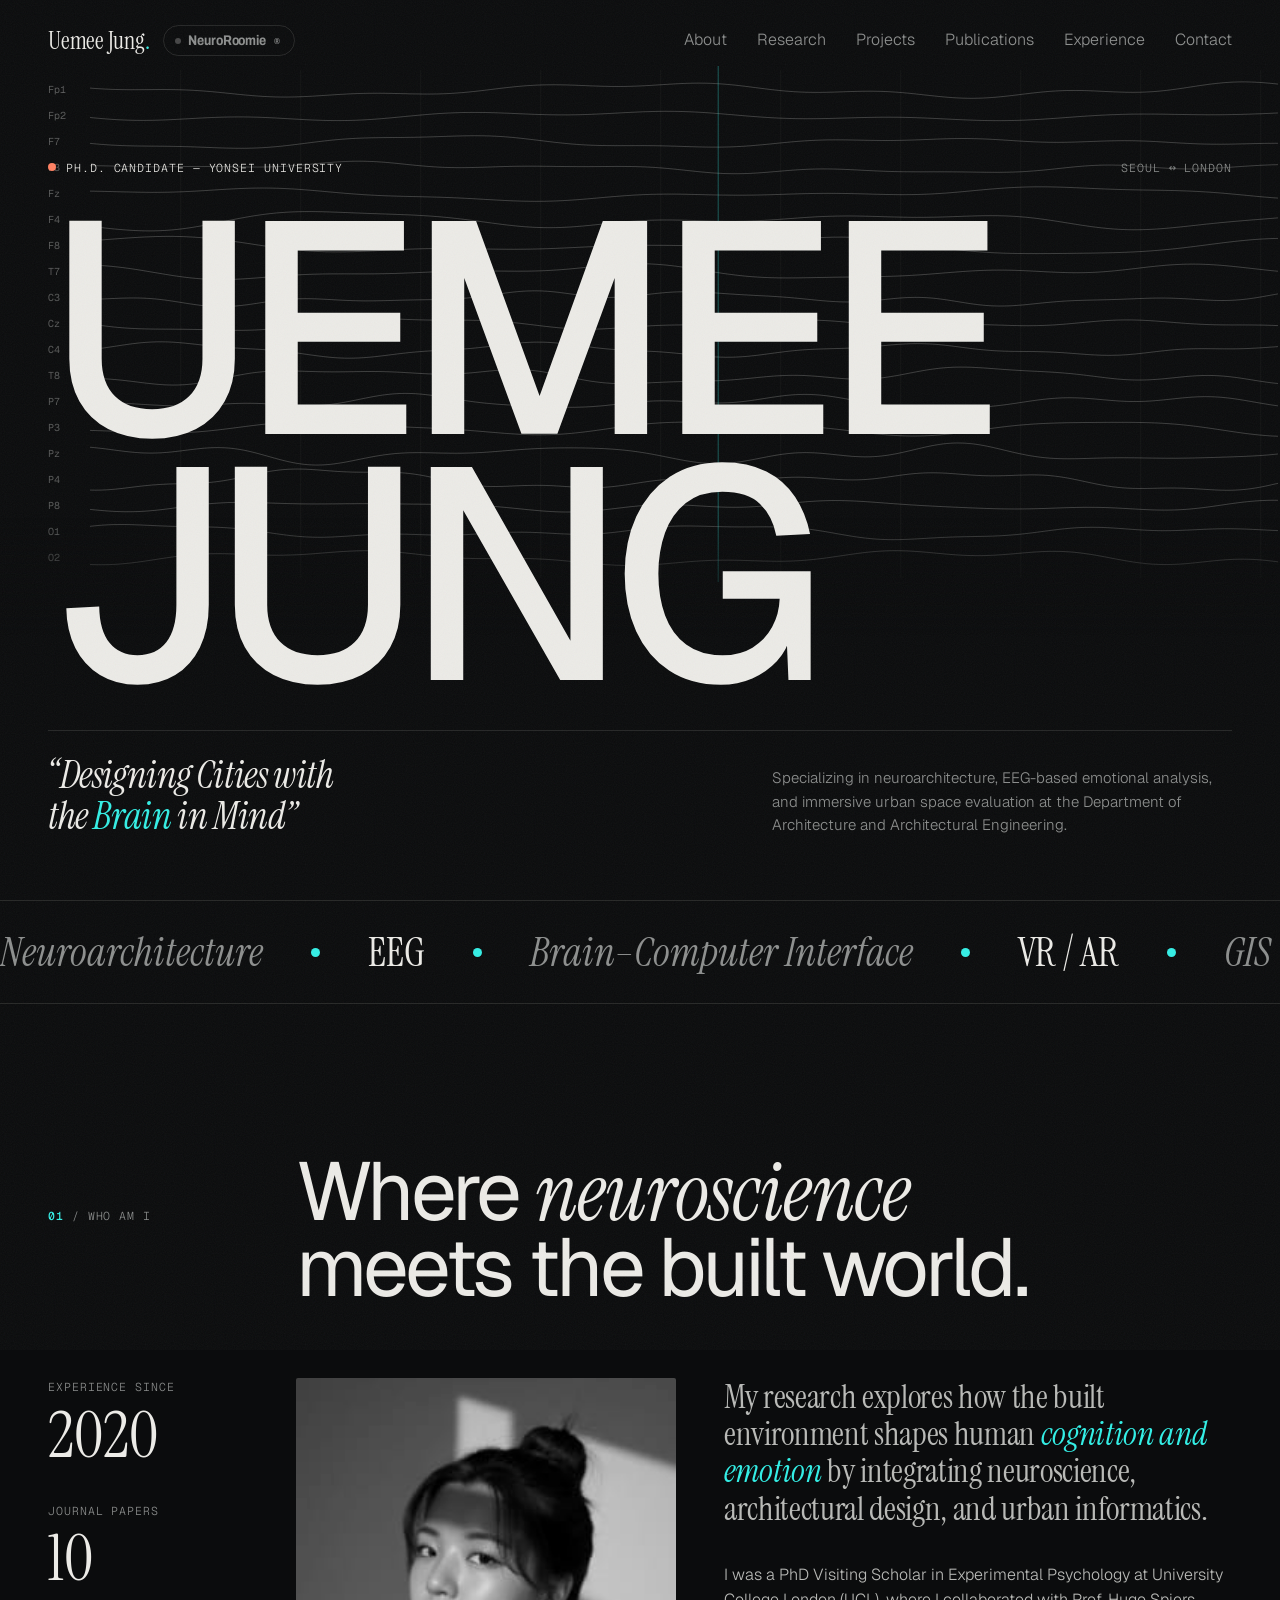
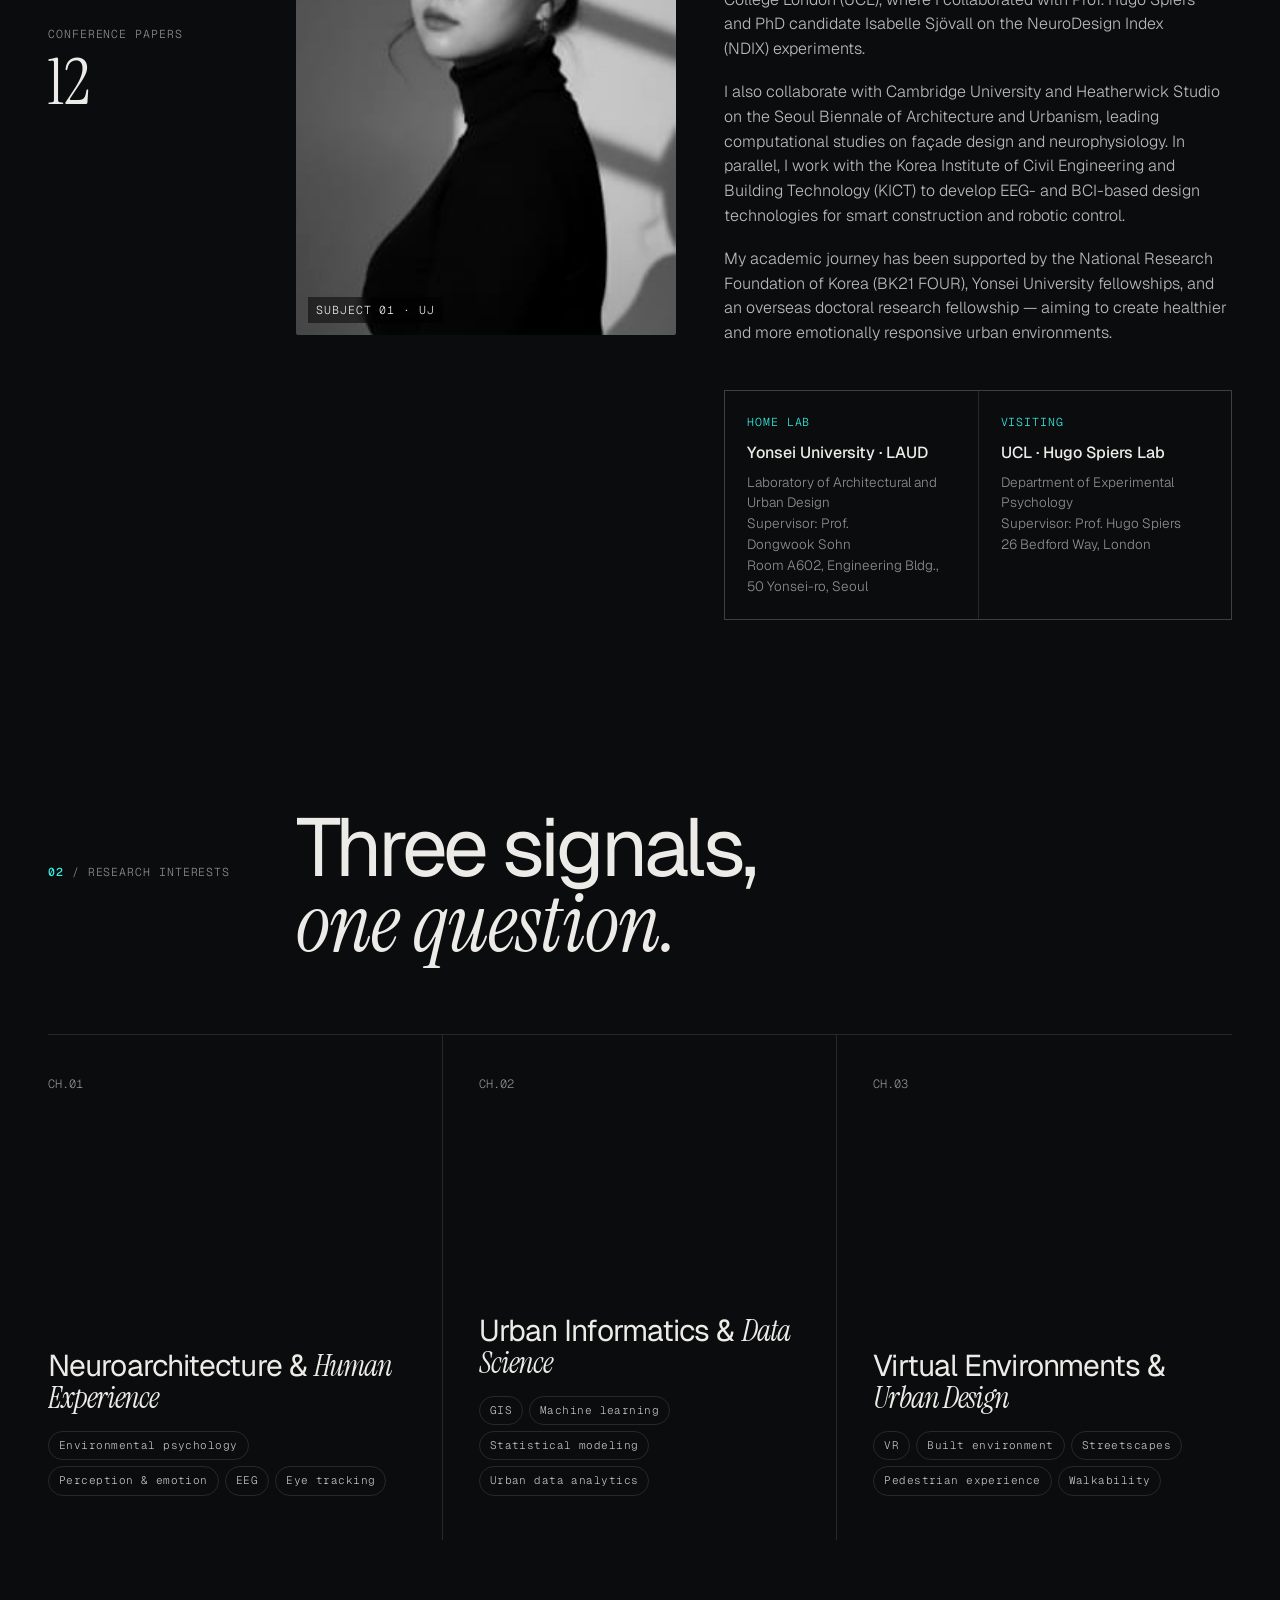
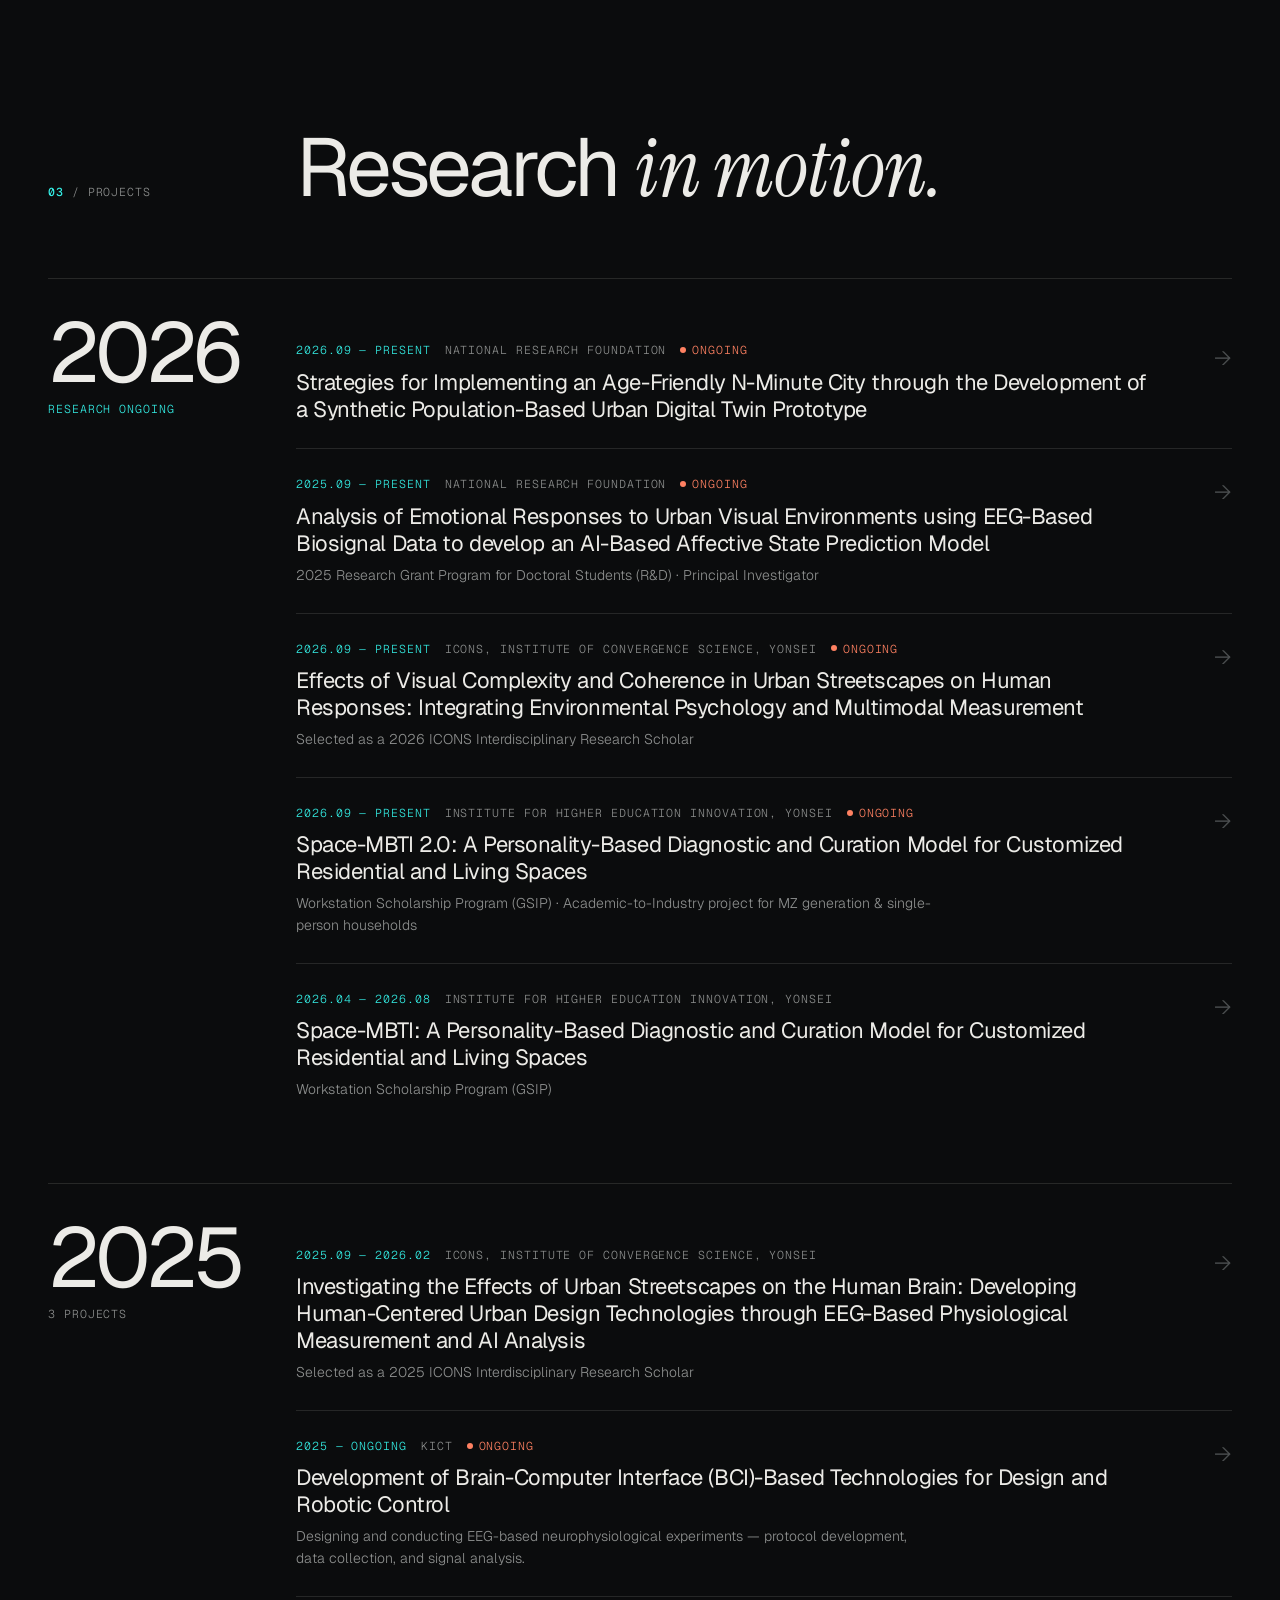
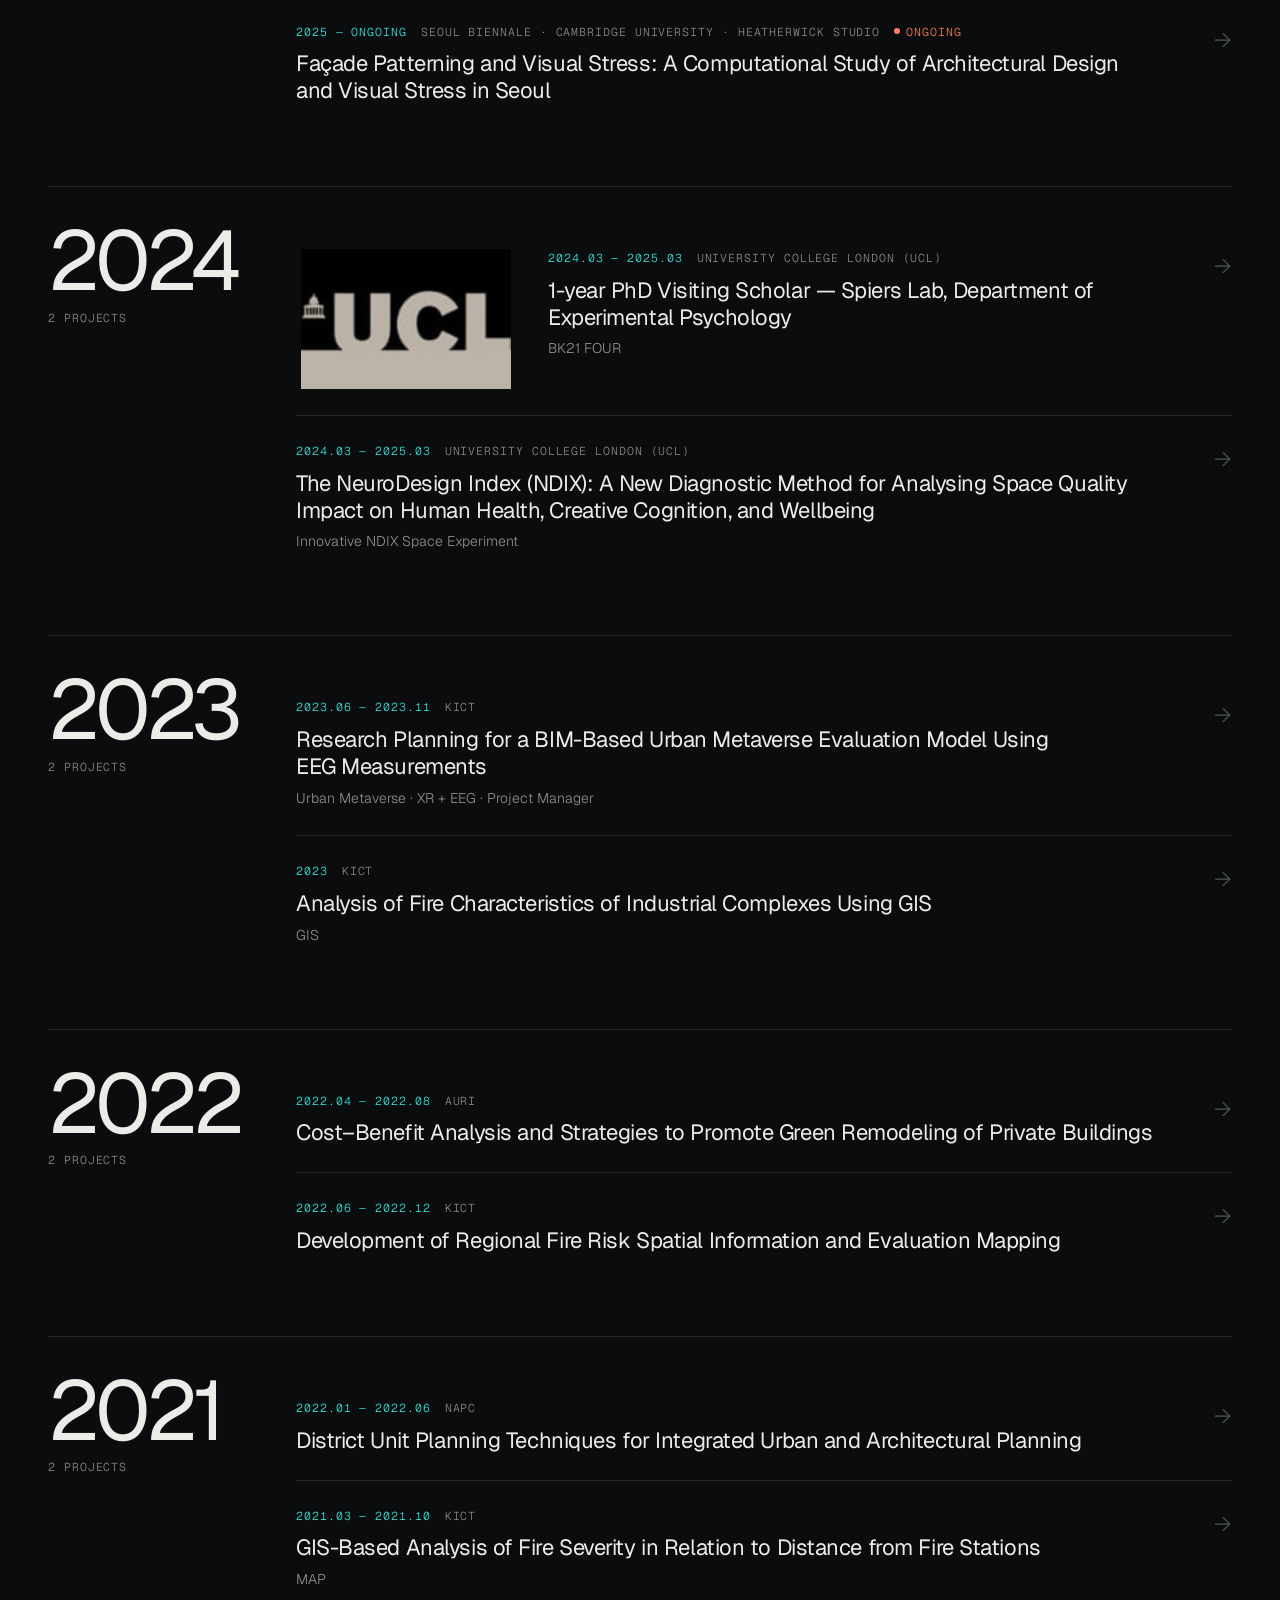
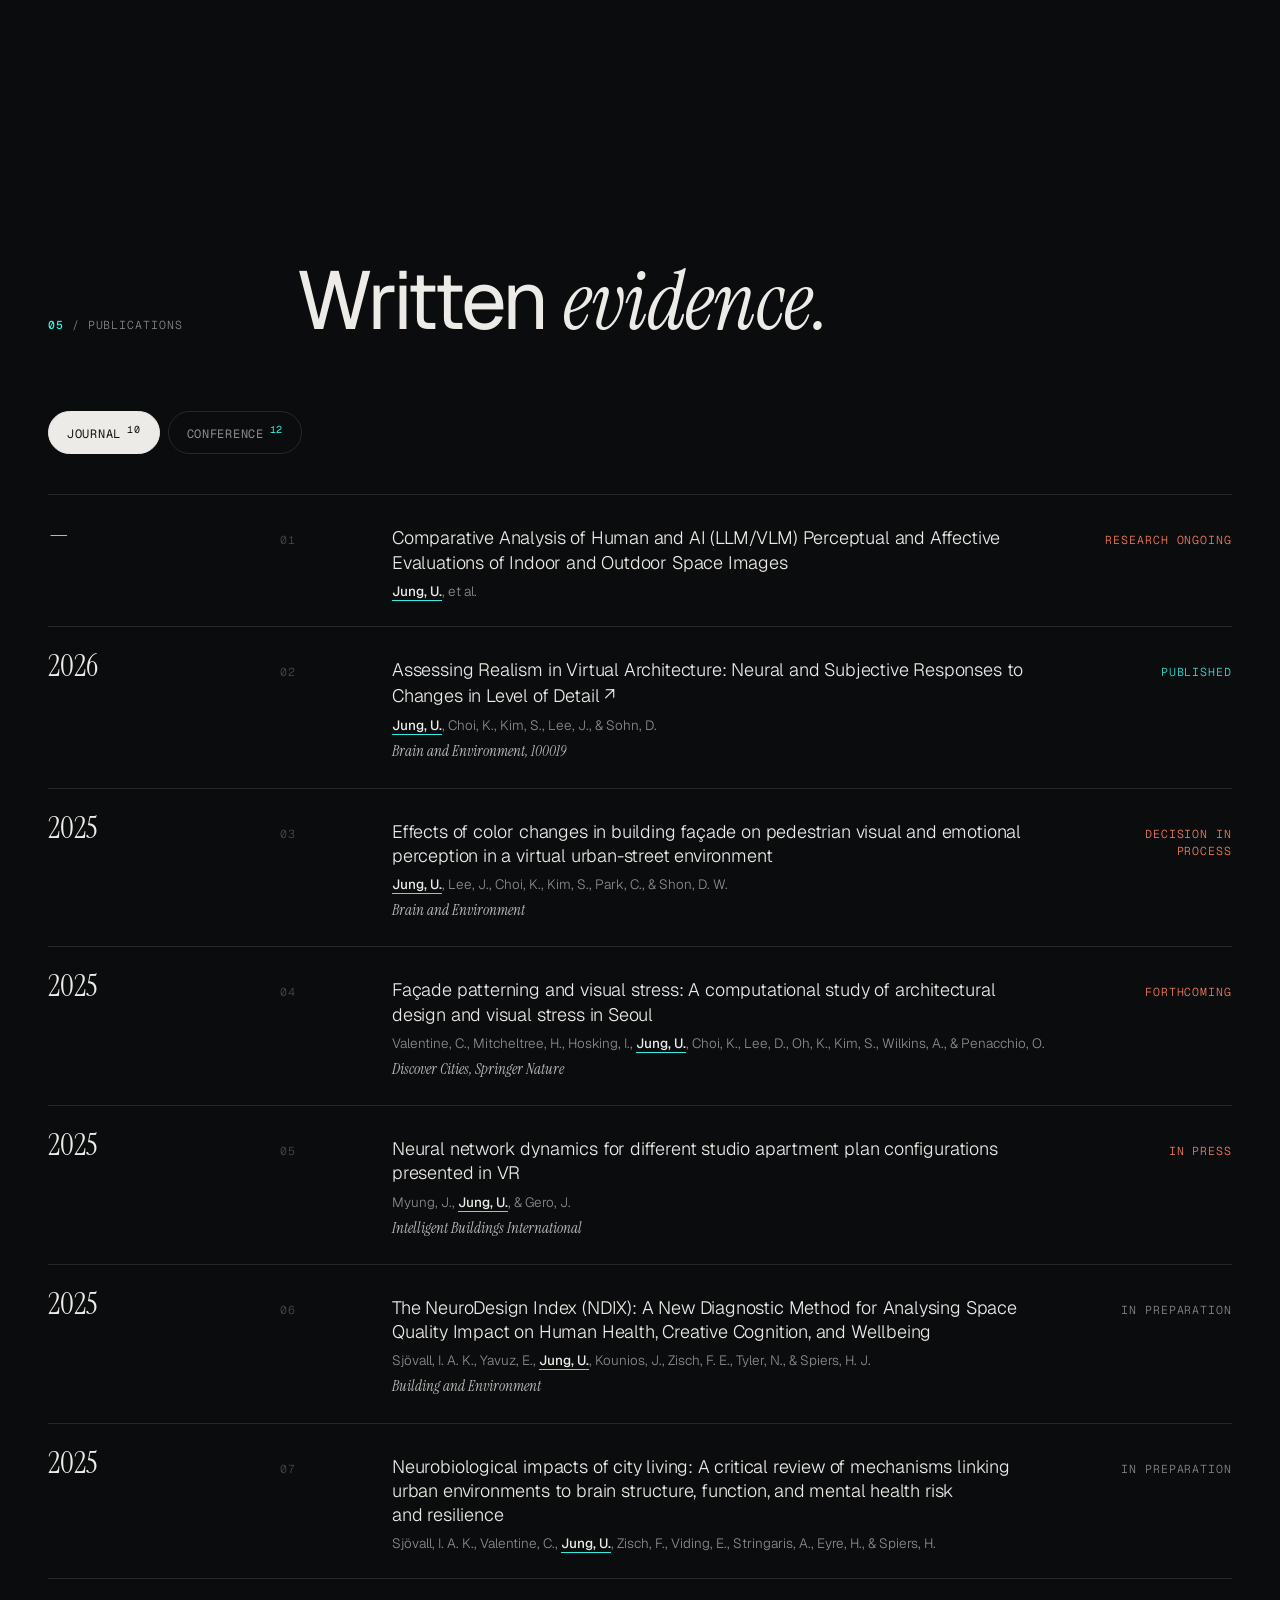
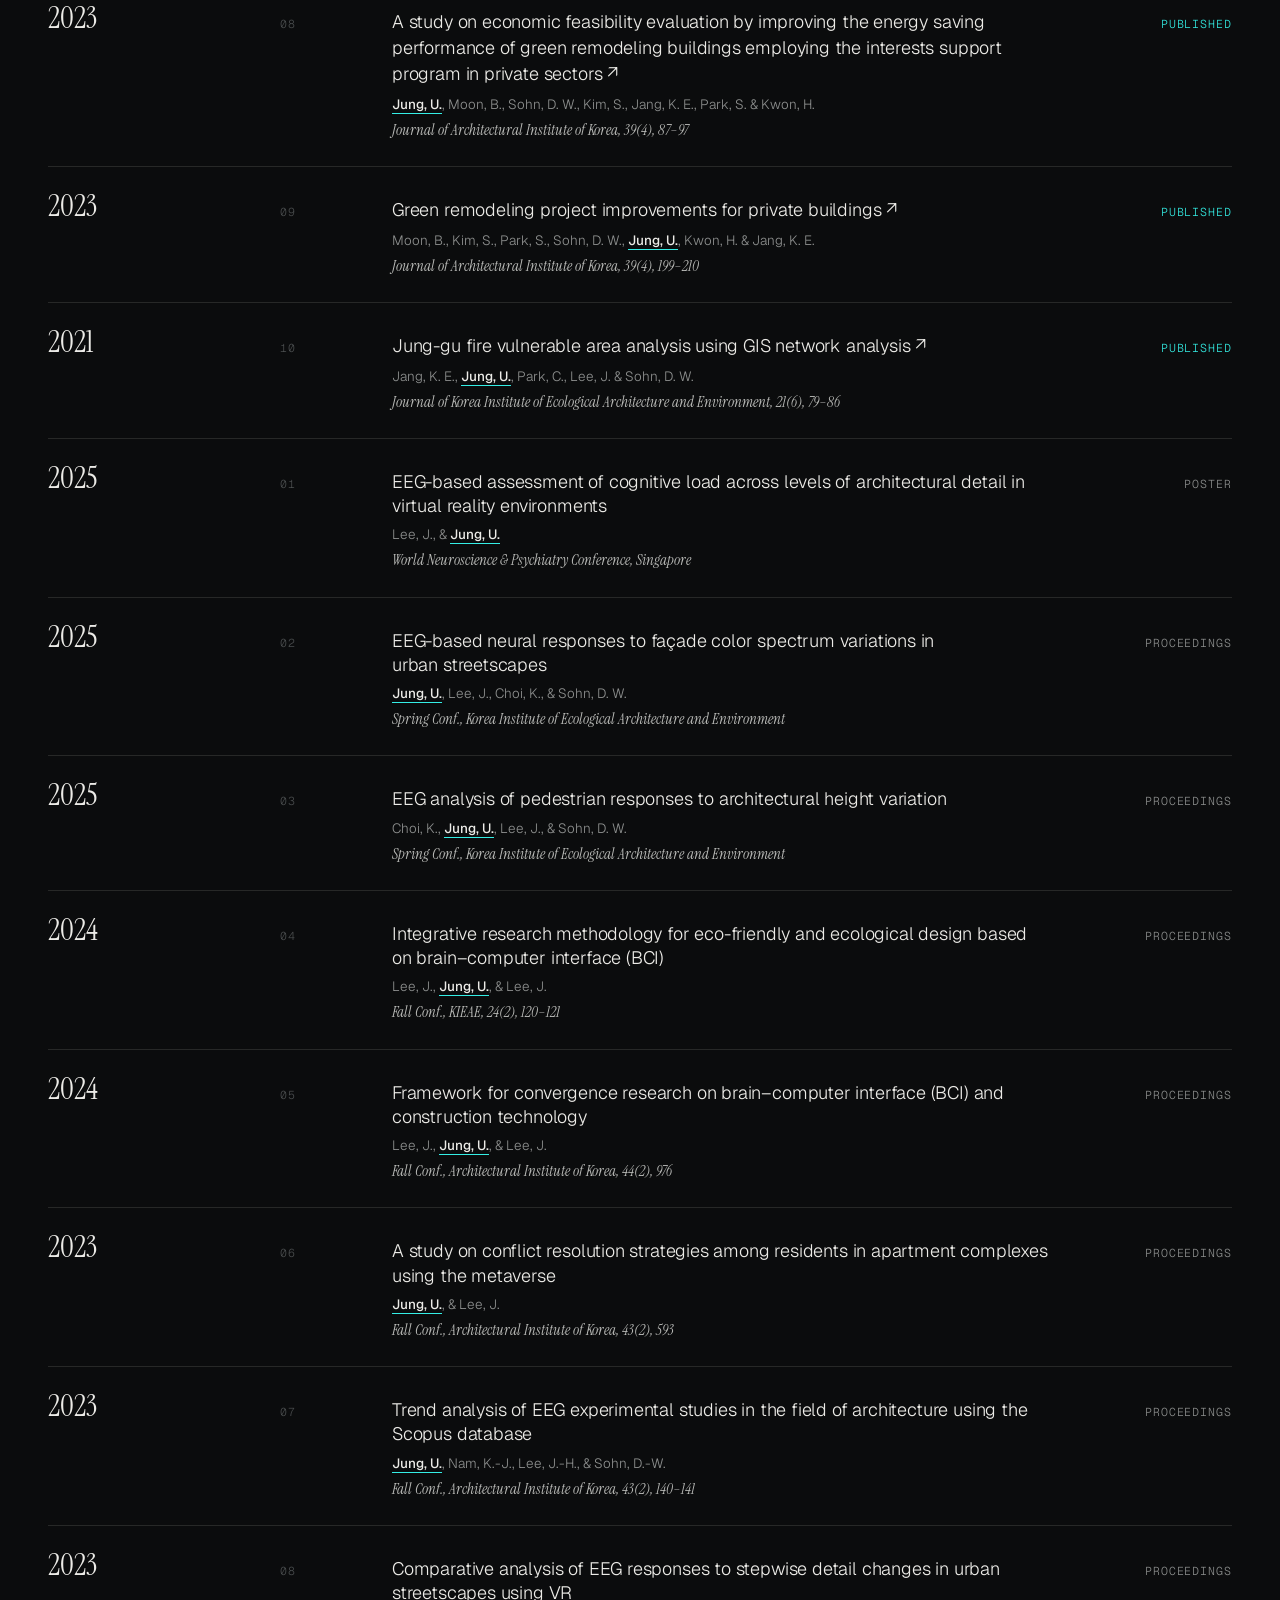
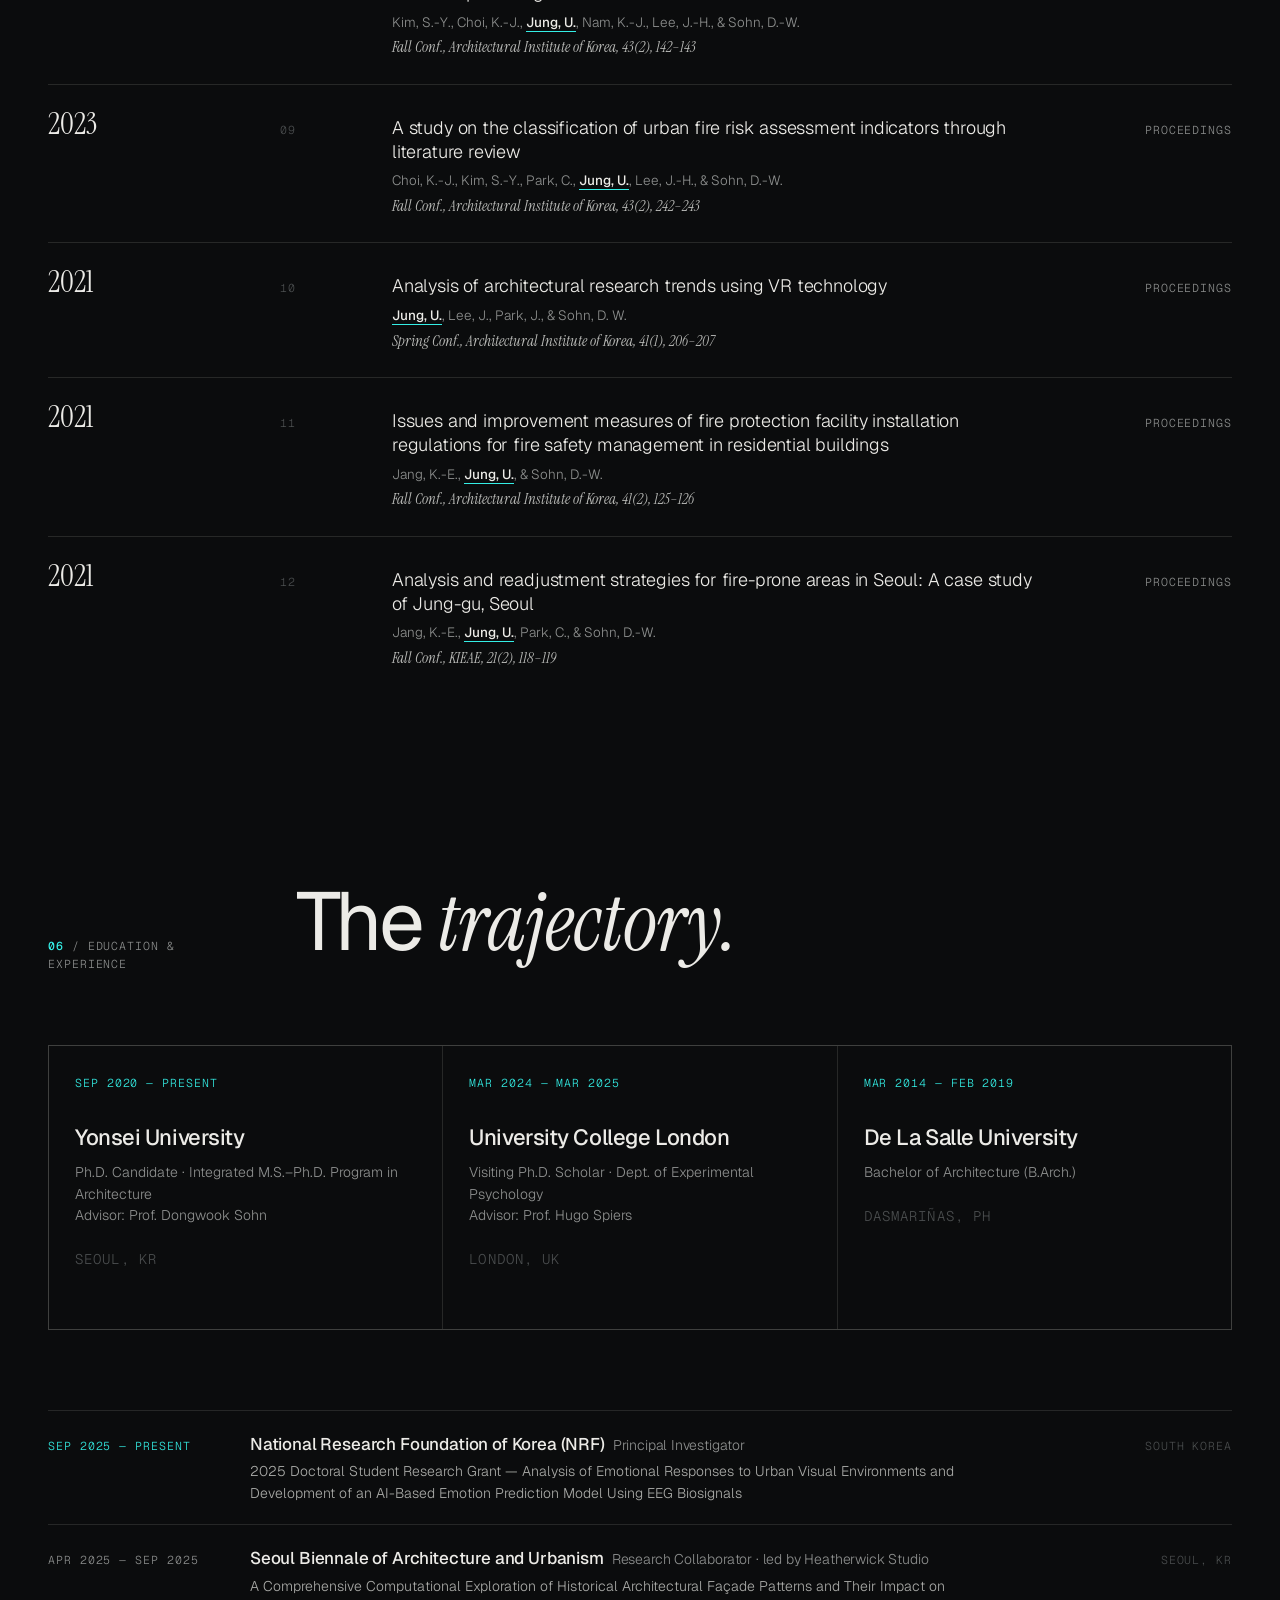
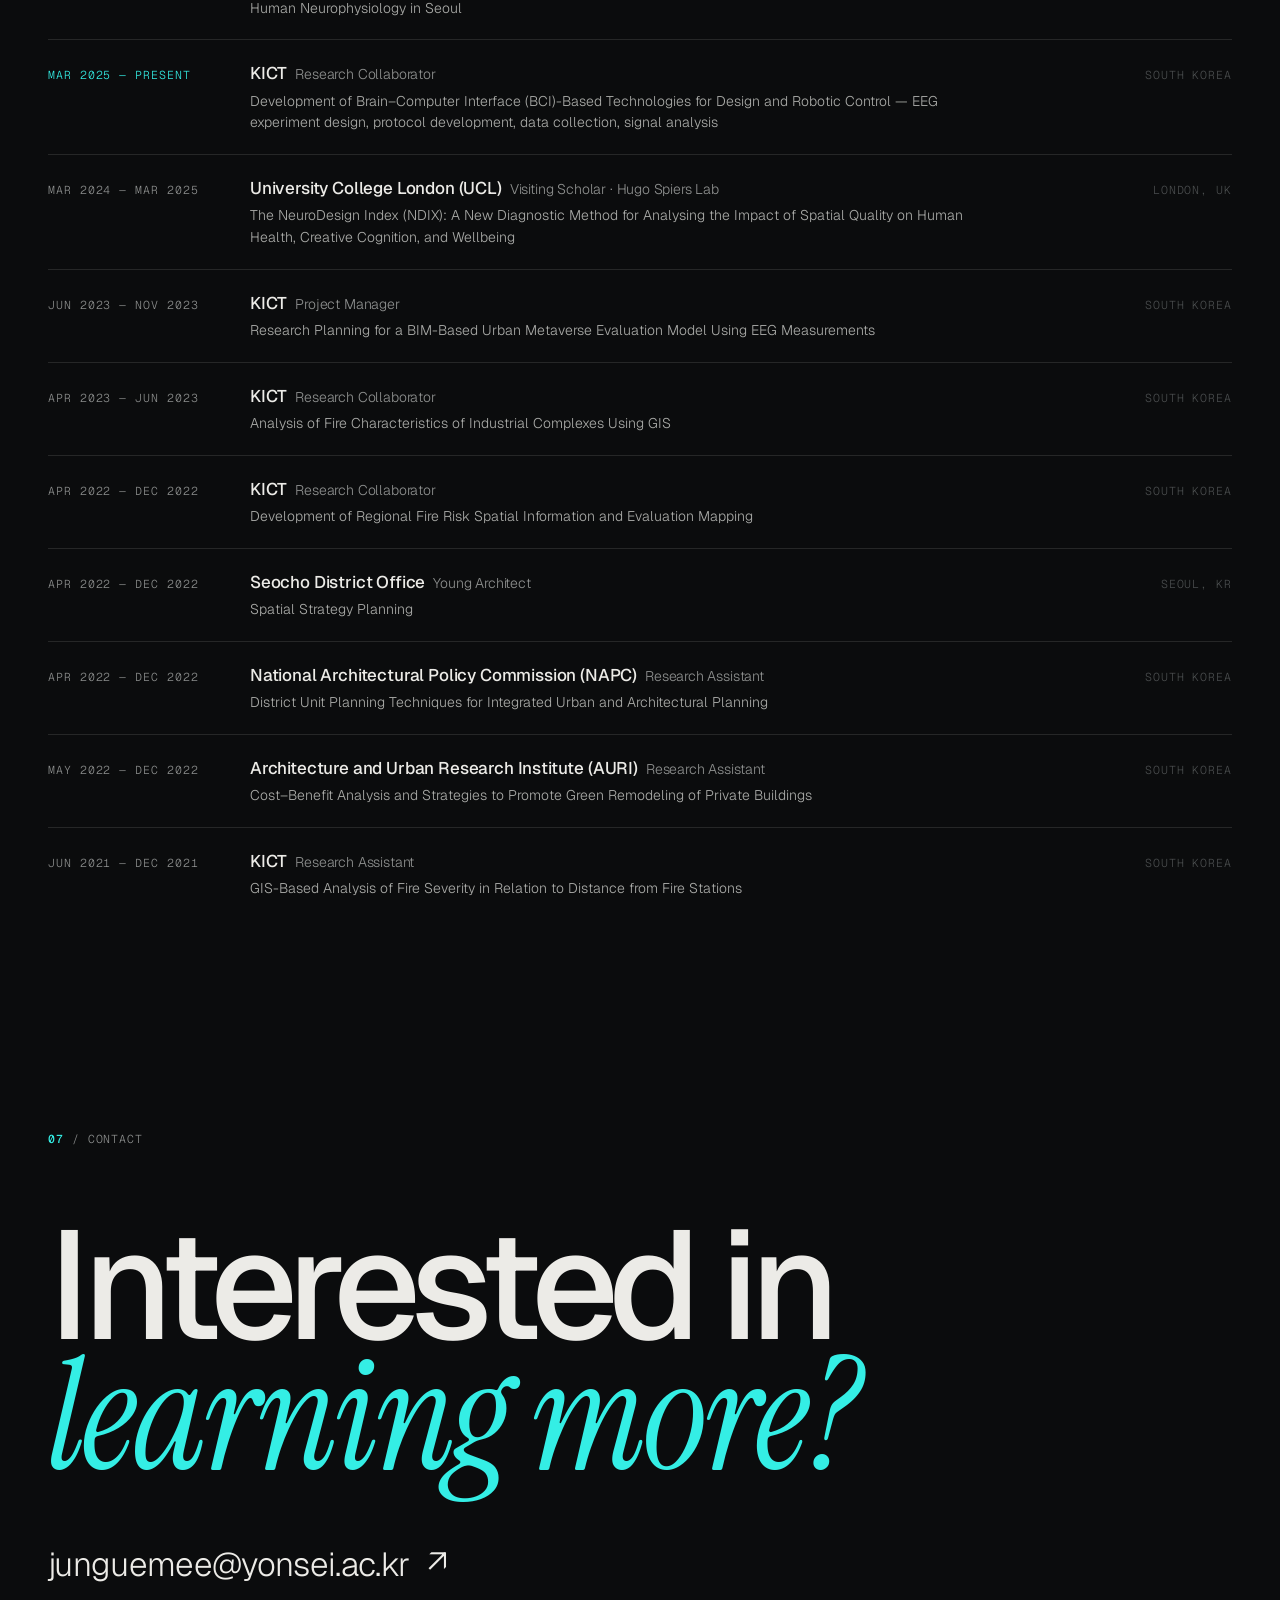
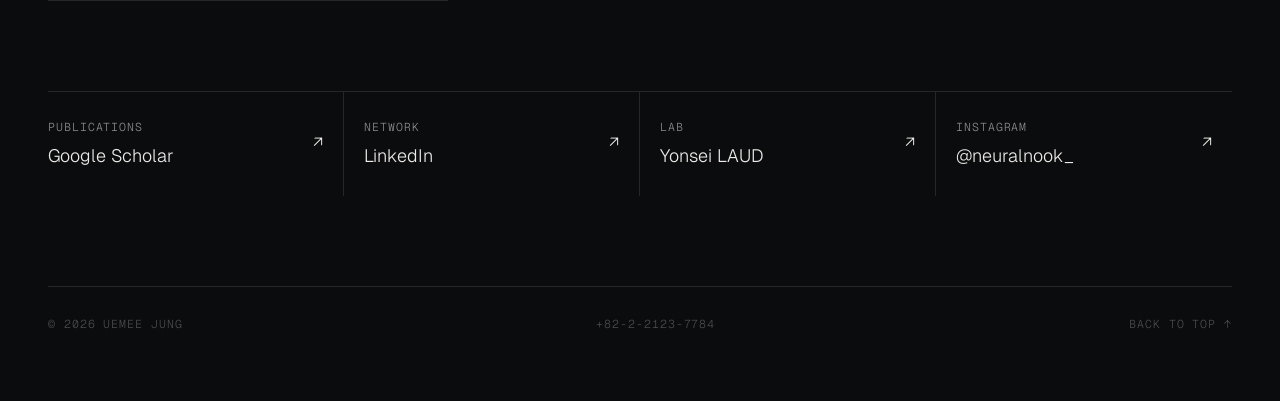
==== commit 3435ef87: "Turn Enterprise into a NeuroRoomie mode switch The Enterprise section is no longer something you scr" ====
--- a/index.html
+++ b/index.html
@@ -1 +1 @@
-<!DOCTYPE html><html lang="en"><head><meta charset="utf-8"/><meta name="viewport" content="width=device-width, initial-scale=1"/><title>Uemee Jung — Neuroarchitecture</title><meta name="description" content="Uemee Jung — Ph.D. candidate at Yonsei University. Neuroarchitecture, EEG-based emotional analysis, and immersive urban space evaluation."/><meta property="og:title" content="Uemee Jung — Designing Cities with the Brain in Mind"/><meta property="og:description" content="Neuroarchitecture · EEG · Urban Informatics · VR — Yonsei University / UCL"/><meta property="og:image" content="static/assets/profile.jpg"/><meta property="og:type" content="website"/><meta name="theme-color" content="#0b0c0d"/><link rel="icon" href="static/favicon.svg" type="image/svg+xml"/><link rel="preconnect" href="https://fonts.googleapis.com"/><link rel="preconnect" href="https://fonts.gstatic.com" crossorigin="anonymous"/><link href="https://fonts.googleapis.com/css2?family=Instrument+Serif:ital@0;1&amp;family=Geist:wght@300;400;500;600&amp;family=Geist+Mono:wght@400;500&amp;family=Archivo:wdth,wght@62..125,300..900&amp;display=swap" rel="stylesheet"/><link href="static/style.css" rel="stylesheet"/><script>document.documentElement.className='js'</script><script src="static/app.js" defer=""></script></head><body><div id="cur" aria-hidden="true"></div><nav id="nav"><div class="wrap"><a href="#hero" class="logo">Uemee Jung<span>.</span></a><ul class="nav-links"><li><a href="#about">About</a></li><li><a href="#research">Research</a></li><li><a href="#projects">Projects</a></li><li><a href="#venture">Enterprise</a></li><li><a href="#pubs">Publications</a></li><li><a href="#cv">Experience</a></li><li><a href="#contact">Contact</a></li></ul><button class="burger" id="burger" type="button" aria-label="Open menu" aria-controls="mnav" aria-expanded="false"><span></span><span></span><span></span></button></div><div class="mnav" id="mnav"><ul class="mnav-links"><li><a href="#about">About</a></li><li><a href="#research">Research</a></li><li><a href="#projects">Projects</a></li><li><a href="#venture">Enterprise</a></li><li><a href="#pubs">Publications</a></li><li><a href="#cv">Experience</a></li><li><a href="#contact">Contact</a></li></ul></div></nav><header id="hero" data-screen-label="Hero"><div class="hA"><canvas id="eeg" aria-hidden="true"></canvas><div class="wrap hero-in"><div class="hero-meta mono"><span class="rec"><i></i>Ph.D. Candidate — Yonsei University</span><span>Seoul ↔ London</span></div><h1 class="name" aria-label="Uemee Jung"><span class="name-row"><span class="ch" style="animation-delay:0.15s">U</span><span class="ch" style="animation-delay:0.21s">E</span><span class="ch" style="animation-delay:0.27s">M</span><span class="ch" style="animation-delay:0.33s">E</span><span class="ch" style="animation-delay:0.39s">E</span></span><span class="name-row"><span class="ch" style="animation-delay:0.45s">J</span><span class="ch" style="animation-delay:0.51s">U</span><span class="ch" style="animation-delay:0.57s">N</span><span class="ch" style="animation-delay:0.63s">G</span></span></h1><div class="hero-tag"><div class="q">“Designing Cities with<br/>the <span class="acc">Brain</span> in Mind”</div><p>Specializing in neuroarchitecture, EEG-based emotional analysis, and immersive urban space evaluation at the Department of Architecture and Architectural Engineering.</p></div></div></div></header><div class="marq" aria-hidden="true"><div class="marq-t" id="marq"><span>Neuroarchitecture</span><span>EEG</span><span>Brain–Computer Interface</span><span>VR / AR</span><span>GIS</span><span>Urban Design</span><span>Emotion &amp; Cognition</span><span>Visual Perception</span><span>Façade Design</span><span>Spatial Quality</span><span>Wellbeing</span><span>Urban Planning Guidelines</span><span>Neuroarchitecture</span><span>EEG</span><span>Brain–Computer Interface</span><span>VR / AR</span><span>GIS</span><span>Urban Design</span><span>Emotion &amp; Cognition</span><span>Visual Perception</span><span>Façade Design</span><span>Spatial Quality</span><span>Wellbeing</span><span>Urban Planning Guidelines</span></div></div><section class="blk" id="about" data-screen-label="About"><div class="wrap"><div class="sh rv"><span class="mono"><b>01</b> / Who am I</span><h2>Where <em>neuroscience</em><br/>meets the built world.</h2></div><div class="about"><div class="side-col rv"><div class="stat"><span class="mono">Experience since</span><b>2020</b></div><div class="stat"><span class="mono">Journal papers</span><b id="cntJ" data-count="10">0</b></div><div class="stat"><span class="mono">Conference papers</span><b id="cntC" data-count="12">0</b></div></div><div class="portrait rv"><img src="static/assets/profile.jpg" alt="Uemee Jung" loading="lazy"/><div class="scan" aria-hidden="true"></div><span class="tag mono">Subject 01 · UJ</span></div><div class="about-txt rv"><p class="lead">My research explores how the built environment shapes human <em>cognition and emotion</em> by integrating neuroscience, architectural design, and urban informatics.</p><p>I was a PhD Visiting Scholar in Experimental Psychology at University College London (UCL), where I collaborated with Prof. Hugo Spiers and PhD candidate Isabelle Sjövall on the NeuroDesign Index (NDIX) experiments.</p><p>I also collaborate with Cambridge University and Heatherwick Studio on the Seoul Biennale of Architecture and Urbanism, leading computational studies on façade design and neurophysiology. In parallel, I work with the Korea Institute of Civil Engineering and Building Technology (KICT) to develop EEG- and BCI-based design technologies for smart construction and robotic control.</p><p>My academic journey has been supported by the National Research Foundation of Korea (BK21 FOUR), Yonsei University fellowships, and an overseas doctoral research fellowship — aiming to create healthier and more emotionally responsive urban environments.</p><div class="aff"><div><span class="mono">Home lab</span><h4>Yonsei University · LAUD</h4><p>Laboratory of Architectural and Urban Design<br/>Supervisor: Prof. Dongwook Sohn<br/>Room A602, Engineering Bldg., 50 Yonsei-ro, Seoul</p></div><div><span class="mono">Visiting</span><h4>UCL · Hugo Spiers Lab</h4><p>Department of Experimental Psychology<br/>Supervisor: Prof. Hugo Spiers<br/>26 Bedford Way, London</p></div></div></div></div></div></section><section class="blk" id="research" data-screen-label="Research"><div class="wrap"><div class="sh rv"><span class="mono"><b>02</b> / Research Interests</span><h2>Three signals,<br/><em>one question.</em></h2></div><div class="ints"><div class="int rv"><span class="n">CH.01</span><canvas data-v="0" aria-hidden="true"></canvas><h3>Neuroarchitecture &amp; <em>Human Experience</em></h3><div class="chips"><span class="chip">Environmental psychology</span><span class="chip">Perception &amp; emotion</span><span class="chip">EEG</span><span class="chip">Eye tracking</span></div></div><div class="int rv"><span class="n">CH.02</span><canvas data-v="1" aria-hidden="true"></canvas><h3>Urban Informatics &amp; <em>Data Science</em></h3><div class="chips"><span class="chip">GIS</span><span class="chip">Machine learning</span><span class="chip">Statistical modeling</span><span class="chip">Urban data analytics</span></div></div><div class="int rv"><span class="n">CH.03</span><canvas data-v="2" aria-hidden="true"></canvas><h3>Virtual Environments &amp; <em>Urban Design</em></h3><div class="chips"><span class="chip">VR</span><span class="chip">Built environment</span><span class="chip">Streetscapes</span><span class="chip">Pedestrian experience</span><span class="chip">Walkability</span></div></div></div></div></section><section class="blk" id="projects" data-screen-label="Projects"><div class="wrap"><div class="sh rv"><span class="mono"><b>03</b> / Projects</span><h2>Research <em>in motion.</em></h2></div><div id="prjRoot"><div class="yr"><div class="yr-l rv"><b>2026</b><span class="mono">Research ongoing</span></div><div class="prj-list"><div class="prj rv"><div><div class="org mono"><span class="d">2026.09 — present</span><span>National Research Foundation</span><span class="badge">Ongoing</span></div><h4>Strategies for Implementing an Age-Friendly N-Minute City through the Development of a Synthetic Population-Based Urban Digital Twin Prototype</h4></div><span class="arr">→</span></div><div class="prj rv"><div><div class="org mono"><span class="d">2025.09 — present</span><span>National Research Foundation</span><span class="badge">Ongoing</span></div><h4>Analysis of Emotional Responses to Urban Visual Environments using EEG-Based Biosignal Data to develop an AI-Based Affective State Prediction Model</h4><p class="sub">2025 Research Grant Program for Doctoral Students (R&amp;D) · Principal Investigator</p></div><span class="arr">→</span></div><div class="prj rv"><div><div class="org mono"><span class="d">2026.09 — present</span><span>ICONS, Institute of Convergence Science, Yonsei</span><span class="badge">Ongoing</span></div><h4>Effects of Visual Complexity and Coherence in Urban Streetscapes on Human Responses: Integrating Environmental Psychology and Multimodal Measurement</h4><p class="sub">Selected as a 2026 ICONS Interdisciplinary Research Scholar</p></div><span class="arr">→</span></div><div class="prj rv"><div><div class="org mono"><span class="d">2026.09 — present</span><span>Institute for Higher Education Innovation, Yonsei</span><span class="badge">Ongoing</span></div><h4>Space-MBTI 2.0: A Personality-Based Diagnostic and Curation Model for Customized Residential and Living Spaces</h4><p class="sub">Workstation Scholarship Program (GSIP) · Academic-to-Industry project for MZ generation &amp; single-person households</p></div><span class="arr">→</span></div><div class="prj rv"><div><div class="org mono"><span class="d">2026.04 — 2026.08</span><span>Institute for Higher Education Innovation, Yonsei</span></div><h4>Space-MBTI: A Personality-Based Diagnostic and Curation Model for Customized Residential and Living Spaces</h4><p class="sub">Workstation Scholarship Program (GSIP)</p></div><span class="arr">→</span></div></div></div><div class="yr"><div class="yr-l rv"><b>2025</b><span class="mono" style="color:var(--mute)">3 projects</span></div><div class="prj-list"><div class="prj rv"><div><div class="org mono"><span class="d">2025.09 — 2026.02</span><span>ICONS, Institute of Convergence Science, Yonsei</span></div><h4>Investigating the Effects of Urban Streetscapes on the Human Brain: Developing Human-Centered Urban Design Technologies through EEG-Based Physiological Measurement and AI Analysis</h4><p class="sub">Selected as a 2025 ICONS Interdisciplinary Research Scholar</p></div><span class="arr">→</span></div><div class="prj rv"><div><div class="org mono"><span class="d">2025 — ongoing</span><span>KICT</span><span class="badge">Ongoing</span></div><h4>Development of Brain-Computer Interface (BCI)-Based Technologies for Design and Robotic Control</h4><p class="sub">Designing and conducting EEG-based neurophysiological experiments — protocol development, data collection, and signal analysis.</p></div><span class="arr">→</span></div><div class="prj rv"><div><div class="org mono"><span class="d">2025 — ongoing</span><span>Seoul Biennale · Cambridge University · Heatherwick Studio</span><span class="badge">Ongoing</span></div><h4>Façade Patterning and Visual Stress: A Computational Study of Architectural Design and Visual Stress in Seoul</h4></div><span class="arr">→</span></div></div></div><div class="yr"><div class="yr-l rv"><b>2024</b><span class="mono" style="color:var(--mute)">2 projects</span></div><div class="prj-list"><div class="prj rv"><img src="static/assets/p09.jpg" alt="" loading="lazy"/><div><div class="org mono"><span class="d">2024.03 — 2025.03</span><span>University College London (UCL)</span></div><h4>1-year PhD Visiting Scholar — Spiers Lab, Department of Experimental Psychology</h4><p class="sub">BK21 FOUR</p></div><span class="arr">→</span></div><div class="prj rv"><div><div class="org mono"><span class="d">2024.03 — 2025.03</span><span>University College London (UCL)</span></div><h4>The NeuroDesign Index (NDIX): A New Diagnostic Method for Analysing Space Quality Impact on Human Health, Creative Cognition, and Wellbeing</h4><p class="sub">Innovative NDIX Space Experiment</p></div><span class="arr">→</span></div></div></div><div class="yr"><div class="yr-l rv"><b>2023</b><span class="mono" style="color:var(--mute)">2 projects</span></div><div class="prj-list"><div class="prj rv"><div><div class="org mono"><span class="d">2023.06 — 2023.11</span><span>KICT</span></div><h4>Research Planning for a BIM-Based Urban Metaverse Evaluation Model Using EEG Measurements</h4><p class="sub">Urban Metaverse · XR + EEG · Project Manager</p></div><span class="arr">→</span></div><div class="prj rv"><div><div class="org mono"><span class="d">2023</span><span>KICT</span></div><h4>Analysis of Fire Characteristics of Industrial Complexes Using GIS</h4><p class="sub">GIS</p></div><span class="arr">→</span></div></div></div><div class="yr"><div class="yr-l rv"><b>2022</b><span class="mono" style="color:var(--mute)">2 projects</span></div><div class="prj-list"><div class="prj rv"><div><div class="org mono"><span class="d">2022.04 — 2022.08</span><span>AURI</span></div><h4>Cost–Benefit Analysis and Strategies to Promote Green Remodeling of Private Buildings</h4></div><span class="arr">→</span></div><div class="prj rv"><div><div class="org mono"><span class="d">2022.06 — 2022.12</span><span>KICT</span></div><h4>Development of Regional Fire Risk Spatial Information and Evaluation Mapping</h4></div><span class="arr">→</span></div></div></div><div class="yr"><div class="yr-l rv"><b>2021</b><span class="mono" style="color:var(--mute)">2 projects</span></div><div class="prj-list"><div class="prj rv"><div><div class="org mono"><span class="d">2022.01 — 2022.06</span><span>NAPC</span></div><h4>District Unit Planning Techniques for Integrated Urban and Architectural Planning</h4></div><span class="arr">→</span></div><a class="prj rv" href="https://www.dbpia.co.kr/Journal/articleDetail?nodeId=NODE10674006" target="_blank" rel="noopener noreferrer"><div><div class="org mono"><span class="d">2021.03 — 2021.10</span><span>KICT</span></div><h4>GIS-Based Analysis of Fire Severity in Relation to Distance from Fire Stations</h4><p class="sub">MAP</p></div><span class="arr">→</span></a></div></div></div></div></section><section id="venture" data-screen-label="Enterprise"><div class="wrap"><div class="v-mast g12 lbl"><span>04 — Enterprise &amp; Innovation</span><span>Venture file / NR-25</span><span>Seoul — Munich</span><span>Concept stage, 2025</span></div></div><div class="wrap" style="overflow:hidden"><div class="v-word" id="vWord" aria-label="NeuroRoomie"><span style="transition-delay:0s">N</span><span style="transition-delay:0.045s">e</span><span style="transition-delay:0.09s">u</span><span style="transition-delay:0.135s">r</span><span style="transition-delay:0.18s">o</span><span style="transition-delay:0.22499999999999998s">R</span><span style="transition-delay:0.27s">o</span><span style="transition-delay:0.315s">o</span><span style="transition-delay:0.36s">m</span><span style="transition-delay:0.40499999999999997s">i</span><span style="transition-delay:0.44999999999999996s">e</span><sup>®</sup></div></div><div class="wrap"><div class="v-sub g12"><span class="ko">이 방, 뇌가 골랐어요</span><span class="lbl">EEG × Space-BTI</span><span class="lbl">Interior-tech</span><span class="lbl">Founder &amp; CEO: Uemee Jung</span></div><div class="v-spread g12"><div class="t rv"><h3>Brain-fit<br/>interiors</h3><div class="cols"><p>NeuroRoomie is a concept project exploring how brainwave (EEG) data and spatial personality profiling (Space-BTI) can be combined to recommend interior layouts and styles.</p><p>Each recommendation is tailored to an individual’s emotional state — interior styles, furniture layouts and spatial configurations, optimized by the brain.</p></div><div class="fd"><div><span class="lbl" style="color:var(--g)">Founder &amp; CEO</span><b>Uemee Jung</b></div><span class="lbl">Yonsei University</span></div></div><figure class="rv"><div class="im"><img src="static/assets/nr-hero.jpg" alt="NeuroRoomie pitch cover" loading="lazy"/></div><figcaption class="lbl"><span>Fig. 01 — Pitch cover</span><span>Hover for colour</span></figcaption></figure></div></div><div class="v-band"><div class="wrap"><div class="lbl"><span>Manifesto</span><span>NR / 001</span></div><div class="big rv"><span>We shape</span><span class="r"><span class="o">spaces.</span></span><span>We shape</span><span class="r">moods.</span></div><div class="foot"><p>NeuroRoomie isn’t just about interiors — it’s about making you feel truly at home: emotionally, cognitively, and physically.</p><span class="lbl">Neuroscience-driven space solutions</span></div></div></div><div class="wrap"><div class="v-sec"><div class="v-hd g12 rv"><span class="n">01</span><h4>How it works</h4><span class="lbl">Three steps / one profile</span></div><div class="v-row g12 rv"><span class="k">STEP / A</span><span class="h">Diagnose</span><p>MBTI-style Space-BTI questionnaire profiles how a person prefers to live, focus and rest.</p><span class="x">Space-BTI</span></div><div class="v-row g12 rv"><span class="k">STEP / B</span><span class="h">Measure</span><p>Real-time brainwave database (EEG-DB) adds a measured emotional layer to stated preference.</p><span class="x">EEG-DB</span></div><div class="v-row g12 rv"><span class="k">STEP / C</span><span class="h">Recommend</span><p>Personalized interior styles, furniture layouts and spatial configurations.</p><span class="x">Output</span></div></div><div class="v-sec"><div class="v-hd g12 rv"><span class="n">02</span><h4>Business model</h4><span class="lbl">Freemium</span></div><div class="v-spec rv"><div class="tr th"><span class="lbl">Tier</span><div><b>Basic</b><small class="lbl">무료 / Free</small></div><div class="pro"><b>Premium</b><small class="lbl">유료 / Paid</small></div></div><div class="tr"><span class="lbl">Method</span><div>MBTI-style spatial diagnostics</div><div>EEG-based emotional response measurement</div></div><div class="tr"><span class="lbl">Space-BTI type</span><div class="yes">Included</div><div class="yes">Included</div></div><div class="tr"><span class="lbl">Brainwave analysis</span><div class="no">—</div><div class="yes">Included</div></div><div class="tr"><span class="lbl">Output</span><div>Personalized design recommendations</div><div>Neuroscience-driven space solutions</div></div></div></div><div class="v-sec"><div class="v-hd g12 rv"><span class="n">03</span><h4>Markets &amp; roadmap</h4><span class="lbl">B2B emotional consulting</span></div><div class="v-mkt rv"><div><span class="lbl">M / 01</span><b>Wellness<br/>offices</b></div><div><span class="lbl">M / 02</span><b>Co-living<br/>spaces</b></div><div><span class="lbl">M / 03</span><b>Retail<br/>environments</b></div><div><span class="lbl">M / 04</span><b>Interior<br/>commerce API</b></div></div><div class="v-road rv"><div class="now"><span class="lbl" style="color:var(--kb)">Phase 1 — now</span><h5>Secure user data</h5><p>Build large-scale user data assets through competitions and bootcamps.</p></div><div><span class="lbl">Phase 2</span><h5>Validate</h5><p>Test market potential, business viability and global scalability.</p></div><div><span class="lbl">Phase 3</span><h5>Integrate &amp; consult</h5><p>Interior-commerce API integrations and B2B emotional consulting.</p></div></div></div><div class="v-sec"><div class="v-hd g12 rv"><span class="n">04</span><h4>Space-BTI</h4><span class="lbl">Interactive specimen</span></div><div class="v-bti g12 rv"><div class="code"><span class="lbl hint">Click a letter to flip the axis</span><div class="letters" id="vLetters" data-axes="[[&quot;S&quot;,&quot;Social&quot;,&quot;P&quot;,&quot;Private&quot;],[&quot;B&quot;,&quot;Bright&quot;,&quot;C&quot;,&quot;Calm&quot;],[&quot;A&quot;,&quot;Activity&quot;,&quot;R&quot;,&quot;Rest&quot;],[&quot;S&quot;,&quot;Structured&quot;,&quot;F&quot;,&quot;Flexible&quot;]]"></div></div><div class="qs"><span class="lbl" style="color:var(--g)">Sample questions</span><div class="q"><span class="lbl">Q1</span><h6>When you enter a room, what makes you feel most comfortable?</h6><label data-k="A" data-set="1:1">Warm lighting and cozy textures</label><label data-k="B" data-set="1:0">Clean lines and open space</label><label data-k="C" data-set="0:0">Bold colors and unique objects</label></div><div class="q"><span class="lbl">Q2</span><h6>Which environment helps you focus best?</h6><label data-k="A" data-set="0:1">Quiet, enclosed spaces</label><label data-k="B" data-set="1:0">Bright, airy spaces with natural light</label><label data-k="C" data-set="3:1">Dynamic environments with flexible layouts</label></div></div></div><div class="v-ex rv"><div><b>SBAS</b><span class="lbl">Social · Bright · Activity-oriented · Structured</span></div><div><b>PCRF</b><span class="lbl">Private · Calm · Rest-oriented · Flexible</span></div></div><figure class="v-fig rv"><img src="static/assets/nr-concept.jpg" alt="Space-BTI system and app concept" loading="lazy"/><figcaption class="lbl"><span>Fig. 02 — Space-BTI system &amp; app concept</span><span>Basic / Premium</span></figcaption></figure></div><div class="v-sec v-rec"><div class="v-hd g12 rv"><span class="n">05</span><h4>Recognition</h4><span class="lbl">Selected programmes</span></div><div class="v-row g12 rv"><span class="k">2025</span><span class="h">Global Graduate Student Empowerment Bootcamp</span><p>Selected and participated.</p><span class="x">Munich, DE</span></div><div class="v-row g12 rv"><span class="k">2025</span><span class="h">Joint Laboratory Startup Camp</span><p>Selected and participated.</p><span class="x">Korea</span></div></div><div class="v-end"><div class="lbl" style="display:flex;justify-content:space-between"><span>Closing note</span><span>NR / end</span></div><div class="g12"><q class="rv">“NeuroRoomie isn’t just about interiors. It’s about making you feel <em>truly at home</em>.”</q></div><div class="v-cta"><span class="lbl">Partnership &amp; collaboration</span><a href="#contact">Get in touch <i>↗</i></a></div></div></div></section><section class="blk" id="pubs" data-screen-label="Publications"><div class="wrap"><div class="sh rv"><span class="mono"><b>05</b> / Publications</span><h2>Written <em>evidence.</em></h2></div><div class="tabs rv"><button class="tab on" data-t="j" type="button">Journal<sup>10</sup></button><button class="tab" data-t="c" type="button">Conference<sup>12</sup></button></div><div class="pub-list" id="pubJournal"><div class="pub rv"><span class="y">—</span><span class="i mono">01</span><div><div class="t">Comparative Analysis of Human and AI (LLM/VLM) Perceptual and Affective Evaluations of Indoor and Outdoor Space Images</div><div class="a"><b>Jung, U.</b>, et al.</div></div><span class="st mono wip">Research ongoing</span></div><div class="pub rv"><span class="y">2026</span><span class="i mono">02</span><div><a class="t" href="https://www.sciencedirect.com/science/article/pii/S3050591726000075" target="_blank" rel="noopener noreferrer">Assessing Realism in Virtual Architecture: Neural and Subjective Responses to Changes in Level of Detail ↗</a><div class="a"><b>Jung, U.</b>, Choi, K., Kim, S., Lee, J., &amp; Sohn, D.</div><div class="v">Brain and Environment, 100019</div></div><span class="st mono ok">Published</span></div><div class="pub rv"><span class="y">2025</span><span class="i mono">03</span><div><div class="t">Effects of color changes in building façade on pedestrian visual and emotional perception in a virtual urban-street environment</div><div class="a"><b>Jung, U.</b>, Lee, J., Choi, K., Kim, S., Park, C., &amp; Shon, D. W.</div><div class="v">Brain and Environment</div></div><span class="st mono wip">Decision in process</span></div><div class="pub rv"><span class="y">2025</span><span class="i mono">04</span><div><div class="t">Façade patterning and visual stress: A computational study of architectural design and visual stress in Seoul</div><div class="a">Valentine, C., Mitcheltree, H., Hosking, I., <b>Jung, U.</b>, Choi, K., Lee, D., Oh, K., Kim, S., Wilkins, A., &amp; Penacchio, O.</div><div class="v">Discover Cities, Springer Nature</div></div><span class="st mono wip">Forthcoming</span></div><div class="pub rv"><span class="y">2025</span><span class="i mono">05</span><div><div class="t">Neural network dynamics for different studio apartment plan configurations presented in VR</div><div class="a">Myung, J., <b>Jung, U.</b>, &amp; Gero, J.</div><div class="v">Intelligent Buildings International</div></div><span class="st mono wip">In press</span></div><div class="pub rv"><span class="y">2025</span><span class="i mono">06</span><div><div class="t">The NeuroDesign Index (NDIX): A New Diagnostic Method for Analysing Space Quality Impact on Human Health, Creative Cognition, and Wellbeing</div><div class="a">Sjövall, I. A. K., Yavuz, E., <b>Jung, U.</b>, Kounios, J., Zisch, F. E., Tyler, N., &amp; Spiers, H. J.</div><div class="v">Building and Environment</div></div><span class="st mono ">In preparation</span></div><div class="pub rv"><span class="y">2025</span><span class="i mono">07</span><div><div class="t">Neurobiological impacts of city living: A critical review of mechanisms linking urban environments to brain structure, function, and mental health risk and resilience</div><div class="a">Sjövall, I. A. K., Valentine, C., <b>Jung, U.</b>, Zisch, F., Viding, E., Stringaris, A., Eyre, H., &amp; Spiers, H.</div></div><span class="st mono ">In preparation</span></div><div class="pub rv"><span class="y">2023</span><span class="i mono">08</span><div><a class="t" href="https://www.dbpia.co.kr/Journal/articleDetail?nodeId=NODE11405216" target="_blank" rel="noopener noreferrer">A study on economic feasibility evaluation by improving the energy saving performance of green remodeling buildings employing the interests support program in private sectors ↗</a><div class="a"><b>Jung, U.</b>, Moon, B., Sohn, D. W., Kim, S., Jang, K. E., Park, S. &amp; Kwon, H.</div><div class="v">Journal of Architectural Institute of Korea, 39(4), 87–97</div></div><span class="st mono ok">Published</span></div><div class="pub rv"><span class="y">2023</span><span class="i mono">09</span><div><a class="t" href="https://www.dbpia.co.kr/Journal/articleDetail?nodeId=NODE11405229" target="_blank" rel="noopener noreferrer">Green remodeling project improvements for private buildings ↗</a><div class="a">Moon, B., Kim, S., Park, S., Sohn, D. W., <b>Jung, U.</b>, Kwon, H. &amp; Jang, K. E.</div><div class="v">Journal of Architectural Institute of Korea, 39(4), 199–210</div></div><span class="st mono ok">Published</span></div><div class="pub rv"><span class="y">2021</span><span class="i mono">10</span><div><a class="t" href="https://kieae.kr/xml/31428/31428.pdf" target="_blank" rel="noopener noreferrer">Jung-gu fire vulnerable area analysis using GIS network analysis ↗</a><div class="a">Jang, K. E., <b>Jung, U.</b>, Park, C., Lee, J. &amp; Sohn, D. W.</div><div class="v">Journal of Korea Institute of Ecological Architecture and Environment, 21(6), 79–86</div></div><span class="st mono ok">Published</span></div></div><div class="pub-list" id="pubConf"><div class="pub rv"><span class="y">2025</span><span class="i mono">01</span><div><div class="t">EEG-based assessment of cognitive load across levels of architectural detail in virtual reality environments</div><div class="a">Lee, J., &amp; <b>Jung, U.</b></div><div class="v">World Neuroscience &amp; Psychiatry Conference, Singapore</div></div><span class="st mono ">Poster</span></div><div class="pub rv"><span class="y">2025</span><span class="i mono">02</span><div><div class="t">EEG-based neural responses to façade color spectrum variations in urban streetscapes</div><div class="a"><b>Jung, U.</b>, Lee, J., Choi, K., &amp; Sohn, D. W.</div><div class="v">Spring Conf., Korea Institute of Ecological Architecture and Environment</div></div><span class="st mono ">Proceedings</span></div><div class="pub rv"><span class="y">2025</span><span class="i mono">03</span><div><div class="t">EEG analysis of pedestrian responses to architectural height variation</div><div class="a">Choi, K., <b>Jung, U.</b>, Lee, J., &amp; Sohn, D. W.</div><div class="v">Spring Conf., Korea Institute of Ecological Architecture and Environment</div></div><span class="st mono ">Proceedings</span></div><div class="pub rv"><span class="y">2024</span><span class="i mono">04</span><div><div class="t">Integrative research methodology for eco-friendly and ecological design based on brain–computer interface (BCI)</div><div class="a">Lee, J., <b>Jung, U.</b>, &amp; Lee, J.</div><div class="v">Fall Conf., KIEAE, 24(2), 120–121</div></div><span class="st mono ">Proceedings</span></div><div class="pub rv"><span class="y">2024</span><span class="i mono">05</span><div><div class="t">Framework for convergence research on brain–computer interface (BCI) and construction technology</div><div class="a">Lee, J., <b>Jung, U.</b>, &amp; Lee, J.</div><div class="v">Fall Conf., Architectural Institute of Korea, 44(2), 976</div></div><span class="st mono ">Proceedings</span></div><div class="pub rv"><span class="y">2023</span><span class="i mono">06</span><div><div class="t">A study on conflict resolution strategies among residents in apartment complexes using the metaverse</div><div class="a"><b>Jung, U.</b>, &amp; Lee, J.</div><div class="v">Fall Conf., Architectural Institute of Korea, 43(2), 593</div></div><span class="st mono ">Proceedings</span></div><div class="pub rv"><span class="y">2023</span><span class="i mono">07</span><div><div class="t">Trend analysis of EEG experimental studies in the field of architecture using the Scopus database</div><div class="a"><b>Jung, U.</b>, Nam, K.-J., Lee, J.-H., &amp; Sohn, D.-W.</div><div class="v">Fall Conf., Architectural Institute of Korea, 43(2), 140–141</div></div><span class="st mono ">Proceedings</span></div><div class="pub rv"><span class="y">2023</span><span class="i mono">08</span><div><div class="t">Comparative analysis of EEG responses to stepwise detail changes in urban streetscapes using VR</div><div class="a">Kim, S.-Y., Choi, K.-J., <b>Jung, U.</b>, Nam, K.-J., Lee, J.-H., &amp; Sohn, D.-W.</div><div class="v">Fall Conf., Architectural Institute of Korea, 43(2), 142–143</div></div><span class="st mono ">Proceedings</span></div><div class="pub rv"><span class="y">2023</span><span class="i mono">09</span><div><div class="t">A study on the classification of urban fire risk assessment indicators through literature review</div><div class="a">Choi, K.-J., Kim, S.-Y., Park, C., <b>Jung, U.</b>, Lee, J.-H., &amp; Sohn, D.-W.</div><div class="v">Fall Conf., Architectural Institute of Korea, 43(2), 242–243</div></div><span class="st mono ">Proceedings</span></div><div class="pub rv"><span class="y">2021</span><span class="i mono">10</span><div><div class="t">Analysis of architectural research trends using VR technology</div><div class="a"><b>Jung, U.</b>, Lee, J., Park, J., &amp; Sohn, D. W.</div><div class="v">Spring Conf., Architectural Institute of Korea, 41(1), 206–207</div></div><span class="st mono ">Proceedings</span></div><div class="pub rv"><span class="y">2021</span><span class="i mono">11</span><div><div class="t">Issues and improvement measures of fire protection facility installation regulations for fire safety management in residential buildings</div><div class="a">Jang, K.-E., <b>Jung, U.</b>, &amp; Sohn, D.-W.</div><div class="v">Fall Conf., Architectural Institute of Korea, 41(2), 125–126</div></div><span class="st mono ">Proceedings</span></div><div class="pub rv"><span class="y">2021</span><span class="i mono">12</span><div><div class="t">Analysis and readjustment strategies for fire-prone areas in Seoul: A case study of Jung-gu, Seoul</div><div class="a">Jang, K.-E., <b>Jung, U.</b>, Park, C., &amp; Sohn, D.-W.</div><div class="v">Fall Conf., KIEAE, 21(2), 118–119</div></div><span class="st mono ">Proceedings</span></div></div></div></section><section class="blk" id="cv" data-screen-label="Experience"><div class="wrap"><div class="sh rv"><span class="mono"><b>06</b> / Education &amp; Experience</span><h2>The <em>trajectory.</em></h2></div><div class="edu"><div class="rv"><span class="mono">Sep 2020 — Present</span><h4>Yonsei University</h4><p>Ph.D. Candidate · Integrated M.S.–Ph.D. Program in Architecture<br/>Advisor: Prof. Dongwook Sohn</p><p class="loc mono">Seoul, KR</p></div><div class="rv"><span class="mono">Mar 2024 — Mar 2025</span><h4>University College London</h4><p>Visiting Ph.D. Scholar · Dept. of Experimental Psychology<br/>Advisor: Prof. Hugo Spiers</p><p class="loc mono">London, UK</p></div><div class="rv"><span class="mono">Mar 2014 — Feb 2019</span><h4>De La Salle University</h4><p>Bachelor of Architecture (B.Arch.)</p><p class="loc mono">Dasmariñas, PH</p></div></div><div class="tl" id="tlRoot"><div class="tl-row rv"><span class="when mono now">Sep 2025 — Present</span><div><h5>National Research Foundation of Korea (NRF)<small>Principal Investigator</small></h5><p>2025 Doctoral Student Research Grant — Analysis of Emotional Responses to Urban Visual Environments and Development of an AI-Based Emotion Prediction Model Using EEG Biosignals</p></div><span class="where mono">South Korea</span></div><div class="tl-row rv"><span class="when mono ">Apr 2025 — Sep 2025</span><div><h5>Seoul Biennale of Architecture and Urbanism<small>Research Collaborator · led by Heatherwick Studio</small></h5><p>A Comprehensive Computational Exploration of Historical Architectural Façade Patterns and Their Impact on Human Neurophysiology in Seoul</p></div><span class="where mono">Seoul, KR</span></div><div class="tl-row rv"><span class="when mono now">Mar 2025 — Present</span><div><h5>KICT<small>Research Collaborator</small></h5><p>Development of Brain–Computer Interface (BCI)-Based Technologies for Design and Robotic Control — EEG experiment design, protocol development, data collection, signal analysis</p></div><span class="where mono">South Korea</span></div><div class="tl-row rv"><span class="when mono ">Mar 2024 — Mar 2025</span><div><h5>University College London (UCL)<small>Visiting Scholar · Hugo Spiers Lab</small></h5><p>The NeuroDesign Index (NDIX): A New Diagnostic Method for Analysing the Impact of Spatial Quality on Human Health, Creative Cognition, and Wellbeing</p></div><span class="where mono">London, UK</span></div><div class="tl-row rv"><span class="when mono ">Jun 2023 — Nov 2023</span><div><h5>KICT<small>Project Manager</small></h5><p>Research Planning for a BIM-Based Urban Metaverse Evaluation Model Using EEG Measurements</p></div><span class="where mono">South Korea</span></div><div class="tl-row rv"><span class="when mono ">Apr 2023 — Jun 2023</span><div><h5>KICT<small>Research Collaborator</small></h5><p>Analysis of Fire Characteristics of Industrial Complexes Using GIS</p></div><span class="where mono">South Korea</span></div><div class="tl-row rv"><span class="when mono ">Apr 2022 — Dec 2022</span><div><h5>KICT<small>Research Collaborator</small></h5><p>Development of Regional Fire Risk Spatial Information and Evaluation Mapping</p></div><span class="where mono">South Korea</span></div><div class="tl-row rv"><span class="when mono ">Apr 2022 — Dec 2022</span><div><h5>Seocho District Office<small>Young Architect</small></h5><p>Spatial Strategy Planning</p></div><span class="where mono">Seoul, KR</span></div><div class="tl-row rv"><span class="when mono ">Apr 2022 — Dec 2022</span><div><h5>National Architectural Policy Commission (NAPC)<small>Research Assistant</small></h5><p>District Unit Planning Techniques for Integrated Urban and Architectural Planning</p></div><span class="where mono">South Korea</span></div><div class="tl-row rv"><span class="when mono ">May 2022 — Dec 2022</span><div><h5>Architecture and Urban Research Institute (AURI)<small>Research Assistant</small></h5><p>Cost–Benefit Analysis and Strategies to Promote Green Remodeling of Private Buildings</p></div><span class="where mono">South Korea</span></div><div class="tl-row rv"><span class="when mono ">Jun 2021 — Dec 2021</span><div><h5>KICT<small>Research Assistant</small></h5><p>GIS-Based Analysis of Fire Severity in Relation to Distance from Fire Stations</p></div><span class="where mono">South Korea</span></div></div></div></section><section id="contact" data-screen-label="Contact"><div class="wrap"><div class="sh rv"><span class="mono"><b>07</b> / Contact</span><span></span></div><div class="ct-big rv">Interested in<br/><em>learning more?</em></div><a class="ct-mail rv" href="#contact" id="mailLink">junguemee@yonsei.ac.kr <span>↗</span></a><div class="ct-links rv"><a href="https://scholar.google.co.kr/scholar?hl=ko&amp;as_sdt=0%2C5&amp;q=Uemee+Jung&amp;btnG=" target="_blank" rel="noopener noreferrer"><div><span class="mono">Publications</span><span class="l">Google Scholar</span></div>↗</a><a href="https://www.linkedin.com/in/uemee-jung-45189a24a/" target="_blank" rel="noopener noreferrer"><div><span class="mono">Network</span><span class="l">LinkedIn</span></div>↗</a><a href="https://laud.yonsei.ac.kr/" target="_blank" rel="noopener noreferrer"><div><span class="mono">Lab</span><span class="l">Yonsei LAUD</span></div>↗</a><a href="https://www.instagram.com/neuralnook_" target="_blank" rel="noopener noreferrer"><div><span class="mono">Instagram</span><span class="l">@neuralnook_</span></div>↗</a></div><footer class="mono"><span>© 2026 Uemee Jung</span><span>+82-2-2123-7784</span><a href="#hero">Back to top ↑</a></footer></div></section></body></html>+<!DOCTYPE html><html lang="en"><head><meta charset="utf-8"/><meta name="viewport" content="width=device-width, initial-scale=1"/><title>Uemee Jung — Neuroarchitecture</title><meta name="description" content="Uemee Jung — Ph.D. candidate at Yonsei University. Neuroarchitecture, EEG-based emotional analysis, and immersive urban space evaluation."/><meta property="og:title" content="Uemee Jung — Designing Cities with the Brain in Mind"/><meta property="og:description" content="Neuroarchitecture · EEG · Urban Informatics · VR — Yonsei University / UCL"/><meta property="og:image" content="static/assets/profile.jpg"/><meta property="og:type" content="website"/><meta name="theme-color" content="#0b0c0d"/><link rel="icon" href="static/favicon.svg" type="image/svg+xml"/><link rel="preconnect" href="https://fonts.googleapis.com"/><link rel="preconnect" href="https://fonts.gstatic.com" crossorigin="anonymous"/><link href="https://fonts.googleapis.com/css2?family=Instrument+Serif:ital@0;1&amp;family=Geist:wght@300;400;500;600&amp;family=Geist+Mono:wght@400;500&amp;family=Archivo:wdth,wght@62..125,300..900&amp;display=swap" rel="stylesheet"/><link href="static/style.css" rel="stylesheet"/><script>document.documentElement.className='js'</script><script src="static/app.js" defer=""></script></head><body><div id="cur" aria-hidden="true"></div><nav id="nav"><div class="wrap"><div class="brand"><a href="#hero" class="logo">Uemee Jung<span>.</span></a><button class="nr-switch" id="nrToggle" type="button" aria-pressed="false" aria-label="NeuroRoomie mode"><span class="nr-dot"></span>NeuroRoomie<sup>&reg;</sup></button></div><ul class="nav-links"><li><a href="#about">About</a></li><li><a href="#research">Research</a></li><li><a href="#projects">Projects</a></li><li><a href="#pubs">Publications</a></li><li><a href="#cv">Experience</a></li><li><a href="#contact">Contact</a></li></ul><button class="burger" id="burger" type="button" aria-label="Open menu" aria-controls="mnav" aria-expanded="false"><span></span><span></span><span></span></button></div><div class="mnav" id="mnav"><ul class="mnav-links"><li><a href="#about">About</a></li><li><a href="#research">Research</a></li><li><a href="#projects">Projects</a></li><li><a href="#pubs">Publications</a></li><li><a href="#cv">Experience</a></li><li><a href="#contact">Contact</a></li></ul></div></nav><header id="hero" data-screen-label="Hero"><div class="hA"><canvas id="eeg" aria-hidden="true"></canvas><div class="wrap hero-in"><div class="hero-meta mono"><span class="rec"><i></i>Ph.D. Candidate — Yonsei University</span><span>Seoul ↔ London</span></div><h1 class="name" aria-label="Uemee Jung"><span class="name-row"><span class="ch" style="animation-delay:0.15s">U</span><span class="ch" style="animation-delay:0.21s">E</span><span class="ch" style="animation-delay:0.27s">M</span><span class="ch" style="animation-delay:0.33s">E</span><span class="ch" style="animation-delay:0.39s">E</span></span><span class="name-row"><span class="ch" style="animation-delay:0.45s">J</span><span class="ch" style="animation-delay:0.51s">U</span><span class="ch" style="animation-delay:0.57s">N</span><span class="ch" style="animation-delay:0.63s">G</span></span></h1><div class="hero-tag"><div class="q">“Designing Cities with<br/>the <span class="acc">Brain</span> in Mind”</div><p>Specializing in neuroarchitecture, EEG-based emotional analysis, and immersive urban space evaluation at the Department of Architecture and Architectural Engineering.</p></div></div></div></header><div class="marq" aria-hidden="true"><div class="marq-t" id="marq"><span>Neuroarchitecture</span><span>EEG</span><span>Brain–Computer Interface</span><span>VR / AR</span><span>GIS</span><span>Urban Design</span><span>Emotion &amp; Cognition</span><span>Visual Perception</span><span>Façade Design</span><span>Spatial Quality</span><span>Wellbeing</span><span>Urban Planning Guidelines</span><span>Neuroarchitecture</span><span>EEG</span><span>Brain–Computer Interface</span><span>VR / AR</span><span>GIS</span><span>Urban Design</span><span>Emotion &amp; Cognition</span><span>Visual Perception</span><span>Façade Design</span><span>Spatial Quality</span><span>Wellbeing</span><span>Urban Planning Guidelines</span></div></div><section class="blk" id="about" data-screen-label="About"><div class="wrap"><div class="sh rv"><span class="mono"><b>01</b> / Who am I</span><h2>Where <em>neuroscience</em><br/>meets the built world.</h2></div><div class="about"><div class="side-col rv"><div class="stat"><span class="mono">Experience since</span><b>2020</b></div><div class="stat"><span class="mono">Journal papers</span><b id="cntJ" data-count="10">0</b></div><div class="stat"><span class="mono">Conference papers</span><b id="cntC" data-count="12">0</b></div></div><div class="portrait rv"><img src="static/assets/profile.jpg" alt="Uemee Jung" loading="lazy"/><div class="scan" aria-hidden="true"></div><span class="tag mono">Subject 01 · UJ</span></div><div class="about-txt rv"><p class="lead">My research explores how the built environment shapes human <em>cognition and emotion</em> by integrating neuroscience, architectural design, and urban informatics.</p><p>I was a PhD Visiting Scholar in Experimental Psychology at University College London (UCL), where I collaborated with Prof. Hugo Spiers and PhD candidate Isabelle Sjövall on the NeuroDesign Index (NDIX) experiments.</p><p>I also collaborate with Cambridge University and Heatherwick Studio on the Seoul Biennale of Architecture and Urbanism, leading computational studies on façade design and neurophysiology. In parallel, I work with the Korea Institute of Civil Engineering and Building Technology (KICT) to develop EEG- and BCI-based design technologies for smart construction and robotic control.</p><p>My academic journey has been supported by the National Research Foundation of Korea (BK21 FOUR), Yonsei University fellowships, and an overseas doctoral research fellowship — aiming to create healthier and more emotionally responsive urban environments.</p><div class="aff"><div><span class="mono">Home lab</span><h4>Yonsei University · LAUD</h4><p>Laboratory of Architectural and Urban Design<br/>Supervisor: Prof. Dongwook Sohn<br/>Room A602, Engineering Bldg., 50 Yonsei-ro, Seoul</p></div><div><span class="mono">Visiting</span><h4>UCL · Hugo Spiers Lab</h4><p>Department of Experimental Psychology<br/>Supervisor: Prof. Hugo Spiers<br/>26 Bedford Way, London</p></div></div></div></div></div></section><section class="blk" id="research" data-screen-label="Research"><div class="wrap"><div class="sh rv"><span class="mono"><b>02</b> / Research Interests</span><h2>Three signals,<br/><em>one question.</em></h2></div><div class="ints"><div class="int rv"><span class="n">CH.01</span><canvas data-v="0" aria-hidden="true"></canvas><h3>Neuroarchitecture &amp; <em>Human Experience</em></h3><div class="chips"><span class="chip">Environmental psychology</span><span class="chip">Perception &amp; emotion</span><span class="chip">EEG</span><span class="chip">Eye tracking</span></div></div><div class="int rv"><span class="n">CH.02</span><canvas data-v="1" aria-hidden="true"></canvas><h3>Urban Informatics &amp; <em>Data Science</em></h3><div class="chips"><span class="chip">GIS</span><span class="chip">Machine learning</span><span class="chip">Statistical modeling</span><span class="chip">Urban data analytics</span></div></div><div class="int rv"><span class="n">CH.03</span><canvas data-v="2" aria-hidden="true"></canvas><h3>Virtual Environments &amp; <em>Urban Design</em></h3><div class="chips"><span class="chip">VR</span><span class="chip">Built environment</span><span class="chip">Streetscapes</span><span class="chip">Pedestrian experience</span><span class="chip">Walkability</span></div></div></div></div></section><section class="blk" id="projects" data-screen-label="Projects"><div class="wrap"><div class="sh rv"><span class="mono"><b>03</b> / Projects</span><h2>Research <em>in motion.</em></h2></div><div id="prjRoot"><div class="yr"><div class="yr-l rv"><b>2026</b><span class="mono">Research ongoing</span></div><div class="prj-list"><div class="prj rv"><div><div class="org mono"><span class="d">2026.09 — present</span><span>National Research Foundation</span><span class="badge">Ongoing</span></div><h4>Strategies for Implementing an Age-Friendly N-Minute City through the Development of a Synthetic Population-Based Urban Digital Twin Prototype</h4></div><span class="arr">→</span></div><div class="prj rv"><div><div class="org mono"><span class="d">2025.09 — present</span><span>National Research Foundation</span><span class="badge">Ongoing</span></div><h4>Analysis of Emotional Responses to Urban Visual Environments using EEG-Based Biosignal Data to develop an AI-Based Affective State Prediction Model</h4><p class="sub">2025 Research Grant Program for Doctoral Students (R&amp;D) · Principal Investigator</p></div><span class="arr">→</span></div><div class="prj rv"><div><div class="org mono"><span class="d">2026.09 — present</span><span>ICONS, Institute of Convergence Science, Yonsei</span><span class="badge">Ongoing</span></div><h4>Effects of Visual Complexity and Coherence in Urban Streetscapes on Human Responses: Integrating Environmental Psychology and Multimodal Measurement</h4><p class="sub">Selected as a 2026 ICONS Interdisciplinary Research Scholar</p></div><span class="arr">→</span></div><div class="prj rv"><div><div class="org mono"><span class="d">2026.09 — present</span><span>Institute for Higher Education Innovation, Yonsei</span><span class="badge">Ongoing</span></div><h4>Space-MBTI 2.0: A Personality-Based Diagnostic and Curation Model for Customized Residential and Living Spaces</h4><p class="sub">Workstation Scholarship Program (GSIP) · Academic-to-Industry project for MZ generation &amp; single-person households</p></div><span class="arr">→</span></div><div class="prj rv"><div><div class="org mono"><span class="d">2026.04 — 2026.08</span><span>Institute for Higher Education Innovation, Yonsei</span></div><h4>Space-MBTI: A Personality-Based Diagnostic and Curation Model for Customized Residential and Living Spaces</h4><p class="sub">Workstation Scholarship Program (GSIP)</p></div><span class="arr">→</span></div></div></div><div class="yr"><div class="yr-l rv"><b>2025</b><span class="mono" style="color:var(--mute)">3 projects</span></div><div class="prj-list"><div class="prj rv"><div><div class="org mono"><span class="d">2025.09 — 2026.02</span><span>ICONS, Institute of Convergence Science, Yonsei</span></div><h4>Investigating the Effects of Urban Streetscapes on the Human Brain: Developing Human-Centered Urban Design Technologies through EEG-Based Physiological Measurement and AI Analysis</h4><p class="sub">Selected as a 2025 ICONS Interdisciplinary Research Scholar</p></div><span class="arr">→</span></div><div class="prj rv"><div><div class="org mono"><span class="d">2025 — ongoing</span><span>KICT</span><span class="badge">Ongoing</span></div><h4>Development of Brain-Computer Interface (BCI)-Based Technologies for Design and Robotic Control</h4><p class="sub">Designing and conducting EEG-based neurophysiological experiments — protocol development, data collection, and signal analysis.</p></div><span class="arr">→</span></div><div class="prj rv"><div><div class="org mono"><span class="d">2025 — ongoing</span><span>Seoul Biennale · Cambridge University · Heatherwick Studio</span><span class="badge">Ongoing</span></div><h4>Façade Patterning and Visual Stress: A Computational Study of Architectural Design and Visual Stress in Seoul</h4></div><span class="arr">→</span></div></div></div><div class="yr"><div class="yr-l rv"><b>2024</b><span class="mono" style="color:var(--mute)">2 projects</span></div><div class="prj-list"><div class="prj rv"><img src="static/assets/p09.jpg" alt="" loading="lazy"/><div><div class="org mono"><span class="d">2024.03 — 2025.03</span><span>University College London (UCL)</span></div><h4>1-year PhD Visiting Scholar — Spiers Lab, Department of Experimental Psychology</h4><p class="sub">BK21 FOUR</p></div><span class="arr">→</span></div><div class="prj rv"><div><div class="org mono"><span class="d">2024.03 — 2025.03</span><span>University College London (UCL)</span></div><h4>The NeuroDesign Index (NDIX): A New Diagnostic Method for Analysing Space Quality Impact on Human Health, Creative Cognition, and Wellbeing</h4><p class="sub">Innovative NDIX Space Experiment</p></div><span class="arr">→</span></div></div></div><div class="yr"><div class="yr-l rv"><b>2023</b><span class="mono" style="color:var(--mute)">2 projects</span></div><div class="prj-list"><div class="prj rv"><div><div class="org mono"><span class="d">2023.06 — 2023.11</span><span>KICT</span></div><h4>Research Planning for a BIM-Based Urban Metaverse Evaluation Model Using EEG Measurements</h4><p class="sub">Urban Metaverse · XR + EEG · Project Manager</p></div><span class="arr">→</span></div><div class="prj rv"><div><div class="org mono"><span class="d">2023</span><span>KICT</span></div><h4>Analysis of Fire Characteristics of Industrial Complexes Using GIS</h4><p class="sub">GIS</p></div><span class="arr">→</span></div></div></div><div class="yr"><div class="yr-l rv"><b>2022</b><span class="mono" style="color:var(--mute)">2 projects</span></div><div class="prj-list"><div class="prj rv"><div><div class="org mono"><span class="d">2022.04 — 2022.08</span><span>AURI</span></div><h4>Cost–Benefit Analysis and Strategies to Promote Green Remodeling of Private Buildings</h4></div><span class="arr">→</span></div><div class="prj rv"><div><div class="org mono"><span class="d">2022.06 — 2022.12</span><span>KICT</span></div><h4>Development of Regional Fire Risk Spatial Information and Evaluation Mapping</h4></div><span class="arr">→</span></div></div></div><div class="yr"><div class="yr-l rv"><b>2021</b><span class="mono" style="color:var(--mute)">2 projects</span></div><div class="prj-list"><div class="prj rv"><div><div class="org mono"><span class="d">2022.01 — 2022.06</span><span>NAPC</span></div><h4>District Unit Planning Techniques for Integrated Urban and Architectural Planning</h4></div><span class="arr">→</span></div><a class="prj rv" href="https://www.dbpia.co.kr/Journal/articleDetail?nodeId=NODE10674006" target="_blank" rel="noopener noreferrer"><div><div class="org mono"><span class="d">2021.03 — 2021.10</span><span>KICT</span></div><h4>GIS-Based Analysis of Fire Severity in Relation to Distance from Fire Stations</h4><p class="sub">MAP</p></div><span class="arr">→</span></a></div></div></div></div></section><section id="venture" data-screen-label="Enterprise"><div class="wrap"><div class="v-mast g12 lbl"><span>04 — Enterprise &amp; Innovation</span><span>Venture file / NR-25</span><span>Seoul — Munich</span><span>Concept stage, 2025</span></div></div><div class="wrap" style="overflow:hidden"><div class="v-word" id="vWord" aria-label="NeuroRoomie"><span style="transition-delay:0s">N</span><span style="transition-delay:0.045s">e</span><span style="transition-delay:0.09s">u</span><span style="transition-delay:0.135s">r</span><span style="transition-delay:0.18s">o</span><span style="transition-delay:0.22499999999999998s">R</span><span style="transition-delay:0.27s">o</span><span style="transition-delay:0.315s">o</span><span style="transition-delay:0.36s">m</span><span style="transition-delay:0.40499999999999997s">i</span><span style="transition-delay:0.44999999999999996s">e</span><sup>®</sup></div></div><div class="wrap"><div class="v-sub g12"><span class="ko">이 방, 뇌가 골랐어요</span><span class="lbl">EEG × Space-BTI</span><span class="lbl">Interior-tech</span><span class="lbl">Founder &amp; CEO: Uemee Jung</span></div><div class="nr-cta"><a href="https://uemeejung.com/neuroroomie/" target="_blank" rel="noopener">공간 궁합 테스트 가기 <i>↗</i></a></div><div class="v-spread g12"><div class="t rv"><h3>Brain-fit<br/>interiors</h3><div class="cols"><p>NeuroRoomie is a concept project exploring how brainwave (EEG) data and spatial personality profiling (Space-BTI) can be combined to recommend interior layouts and styles.</p><p>Each recommendation is tailored to an individual’s emotional state — interior styles, furniture layouts and spatial configurations, optimized by the brain.</p></div><div class="fd"><div><span class="lbl" style="color:var(--g)">Founder &amp; CEO</span><b>Uemee Jung</b></div><span class="lbl">Yonsei University</span></div></div><figure class="rv"><div class="im"><img src="static/assets/nr-hero.jpg" alt="NeuroRoomie pitch cover" loading="lazy"/></div><figcaption class="lbl"><span>Fig. 01 — Pitch cover</span><span>Hover for colour</span></figcaption></figure></div></div><div class="v-band"><div class="wrap"><div class="lbl"><span>Manifesto</span><span>NR / 001</span></div><div class="big rv"><span>We shape</span><span class="r"><span class="o">spaces.</span></span><span>We shape</span><span class="r">moods.</span></div><div class="foot"><p>NeuroRoomie isn’t just about interiors — it’s about making you feel truly at home: emotionally, cognitively, and physically.</p><span class="lbl">Neuroscience-driven space solutions</span></div></div></div><div class="wrap"><div class="v-sec"><div class="v-hd g12 rv"><span class="n">01</span><h4>How it works</h4><span class="lbl">Three steps / one profile</span></div><div class="v-row g12 rv"><span class="k">STEP / A</span><span class="h">Diagnose</span><p>MBTI-style Space-BTI questionnaire profiles how a person prefers to live, focus and rest.</p><span class="x">Space-BTI</span></div><div class="v-row g12 rv"><span class="k">STEP / B</span><span class="h">Measure</span><p>Real-time brainwave database (EEG-DB) adds a measured emotional layer to stated preference.</p><span class="x">EEG-DB</span></div><div class="v-row g12 rv"><span class="k">STEP / C</span><span class="h">Recommend</span><p>Personalized interior styles, furniture layouts and spatial configurations.</p><span class="x">Output</span></div></div><div class="v-sec"><div class="v-hd g12 rv"><span class="n">02</span><h4>Business model</h4><span class="lbl">Freemium</span></div><div class="v-spec rv"><div class="tr th"><span class="lbl">Tier</span><div><b>Basic</b><small class="lbl">무료 / Free</small></div><div class="pro"><b>Premium</b><small class="lbl">유료 / Paid</small></div></div><div class="tr"><span class="lbl">Method</span><div>MBTI-style spatial diagnostics</div><div>EEG-based emotional response measurement</div></div><div class="tr"><span class="lbl">Space-BTI type</span><div class="yes">Included</div><div class="yes">Included</div></div><div class="tr"><span class="lbl">Brainwave analysis</span><div class="no">—</div><div class="yes">Included</div></div><div class="tr"><span class="lbl">Output</span><div>Personalized design recommendations</div><div>Neuroscience-driven space solutions</div></div></div></div><div class="v-sec"><div class="v-hd g12 rv"><span class="n">03</span><h4>Markets &amp; roadmap</h4><span class="lbl">B2B emotional consulting</span></div><div class="v-mkt rv"><div><span class="lbl">M / 01</span><b>Wellness<br/>offices</b></div><div><span class="lbl">M / 02</span><b>Co-living<br/>spaces</b></div><div><span class="lbl">M / 03</span><b>Retail<br/>environments</b></div><div><span class="lbl">M / 04</span><b>Interior<br/>commerce API</b></div></div><div class="v-road rv"><div class="now"><span class="lbl" style="color:var(--kb)">Phase 1 — now</span><h5>Secure user data</h5><p>Build large-scale user data assets through competitions and bootcamps.</p></div><div><span class="lbl">Phase 2</span><h5>Validate</h5><p>Test market potential, business viability and global scalability.</p></div><div><span class="lbl">Phase 3</span><h5>Integrate &amp; consult</h5><p>Interior-commerce API integrations and B2B emotional consulting.</p></div></div></div><div class="v-sec"><div class="v-hd g12 rv"><span class="n">04</span><h4>Space-BTI</h4><span class="lbl">Interactive specimen</span></div><div class="v-bti g12 rv"><div class="code"><span class="lbl hint">Click a letter to flip the axis</span><div class="letters" id="vLetters" data-axes="[[&quot;S&quot;,&quot;Social&quot;,&quot;P&quot;,&quot;Private&quot;],[&quot;B&quot;,&quot;Bright&quot;,&quot;C&quot;,&quot;Calm&quot;],[&quot;A&quot;,&quot;Activity&quot;,&quot;R&quot;,&quot;Rest&quot;],[&quot;S&quot;,&quot;Structured&quot;,&quot;F&quot;,&quot;Flexible&quot;]]"></div></div><div class="qs"><span class="lbl" style="color:var(--g)">Sample questions</span><div class="q"><span class="lbl">Q1</span><h6>When you enter a room, what makes you feel most comfortable?</h6><label data-k="A" data-set="1:1">Warm lighting and cozy textures</label><label data-k="B" data-set="1:0">Clean lines and open space</label><label data-k="C" data-set="0:0">Bold colors and unique objects</label></div><div class="q"><span class="lbl">Q2</span><h6>Which environment helps you focus best?</h6><label data-k="A" data-set="0:1">Quiet, enclosed spaces</label><label data-k="B" data-set="1:0">Bright, airy spaces with natural light</label><label data-k="C" data-set="3:1">Dynamic environments with flexible layouts</label></div></div></div><div class="v-ex rv"><div><b>SBAS</b><span class="lbl">Social · Bright · Activity-oriented · Structured</span></div><div><b>PCRF</b><span class="lbl">Private · Calm · Rest-oriented · Flexible</span></div></div><figure class="v-fig rv"><img src="static/assets/nr-concept.jpg" alt="Space-BTI system and app concept" loading="lazy"/><figcaption class="lbl"><span>Fig. 02 — Space-BTI system &amp; app concept</span><span>Basic / Premium</span></figcaption></figure></div><div class="v-sec v-rec"><div class="v-hd g12 rv"><span class="n">05</span><h4>Recognition</h4><span class="lbl">Selected programmes</span></div><div class="v-row g12 rv"><span class="k">2025</span><span class="h">Global Graduate Student Empowerment Bootcamp</span><p>Selected and participated.</p><span class="x">Munich, DE</span></div><div class="v-row g12 rv"><span class="k">2025</span><span class="h">Joint Laboratory Startup Camp</span><p>Selected and participated.</p><span class="x">Korea</span></div></div><div class="v-end"><div class="lbl" style="display:flex;justify-content:space-between"><span>Closing note</span><span>NR / end</span></div><div class="g12"><q class="rv">“NeuroRoomie isn’t just about interiors. It’s about making you feel <em>truly at home</em>.”</q></div><div class="v-cta"><span class="lbl">Partnership &amp; collaboration</span><a href="#contact">Get in touch <i>↗</i></a></div></div></div></section><section class="blk" id="pubs" data-screen-label="Publications"><div class="wrap"><div class="sh rv"><span class="mono"><b>05</b> / Publications</span><h2>Written <em>evidence.</em></h2></div><div class="tabs rv"><button class="tab on" data-t="j" type="button">Journal<sup>10</sup></button><button class="tab" data-t="c" type="button">Conference<sup>12</sup></button></div><div class="pub-list" id="pubJournal"><div class="pub rv"><span class="y">—</span><span class="i mono">01</span><div><div class="t">Comparative Analysis of Human and AI (LLM/VLM) Perceptual and Affective Evaluations of Indoor and Outdoor Space Images</div><div class="a"><b>Jung, U.</b>, et al.</div></div><span class="st mono wip">Research ongoing</span></div><div class="pub rv"><span class="y">2026</span><span class="i mono">02</span><div><a class="t" href="https://www.sciencedirect.com/science/article/pii/S3050591726000075" target="_blank" rel="noopener noreferrer">Assessing Realism in Virtual Architecture: Neural and Subjective Responses to Changes in Level of Detail ↗</a><div class="a"><b>Jung, U.</b>, Choi, K., Kim, S., Lee, J., &amp; Sohn, D.</div><div class="v">Brain and Environment, 100019</div></div><span class="st mono ok">Published</span></div><div class="pub rv"><span class="y">2025</span><span class="i mono">03</span><div><div class="t">Effects of color changes in building façade on pedestrian visual and emotional perception in a virtual urban-street environment</div><div class="a"><b>Jung, U.</b>, Lee, J., Choi, K., Kim, S., Park, C., &amp; Shon, D. W.</div><div class="v">Brain and Environment</div></div><span class="st mono wip">Decision in process</span></div><div class="pub rv"><span class="y">2025</span><span class="i mono">04</span><div><div class="t">Façade patterning and visual stress: A computational study of architectural design and visual stress in Seoul</div><div class="a">Valentine, C., Mitcheltree, H., Hosking, I., <b>Jung, U.</b>, Choi, K., Lee, D., Oh, K., Kim, S., Wilkins, A., &amp; Penacchio, O.</div><div class="v">Discover Cities, Springer Nature</div></div><span class="st mono wip">Forthcoming</span></div><div class="pub rv"><span class="y">2025</span><span class="i mono">05</span><div><div class="t">Neural network dynamics for different studio apartment plan configurations presented in VR</div><div class="a">Myung, J., <b>Jung, U.</b>, &amp; Gero, J.</div><div class="v">Intelligent Buildings International</div></div><span class="st mono wip">In press</span></div><div class="pub rv"><span class="y">2025</span><span class="i mono">06</span><div><div class="t">The NeuroDesign Index (NDIX): A New Diagnostic Method for Analysing Space Quality Impact on Human Health, Creative Cognition, and Wellbeing</div><div class="a">Sjövall, I. A. K., Yavuz, E., <b>Jung, U.</b>, Kounios, J., Zisch, F. E., Tyler, N., &amp; Spiers, H. J.</div><div class="v">Building and Environment</div></div><span class="st mono ">In preparation</span></div><div class="pub rv"><span class="y">2025</span><span class="i mono">07</span><div><div class="t">Neurobiological impacts of city living: A critical review of mechanisms linking urban environments to brain structure, function, and mental health risk and resilience</div><div class="a">Sjövall, I. A. K., Valentine, C., <b>Jung, U.</b>, Zisch, F., Viding, E., Stringaris, A., Eyre, H., &amp; Spiers, H.</div></div><span class="st mono ">In preparation</span></div><div class="pub rv"><span class="y">2023</span><span class="i mono">08</span><div><a class="t" href="https://www.dbpia.co.kr/Journal/articleDetail?nodeId=NODE11405216" target="_blank" rel="noopener noreferrer">A study on economic feasibility evaluation by improving the energy saving performance of green remodeling buildings employing the interests support program in private sectors ↗</a><div class="a"><b>Jung, U.</b>, Moon, B., Sohn, D. W., Kim, S., Jang, K. E., Park, S. &amp; Kwon, H.</div><div class="v">Journal of Architectural Institute of Korea, 39(4), 87–97</div></div><span class="st mono ok">Published</span></div><div class="pub rv"><span class="y">2023</span><span class="i mono">09</span><div><a class="t" href="https://www.dbpia.co.kr/Journal/articleDetail?nodeId=NODE11405229" target="_blank" rel="noopener noreferrer">Green remodeling project improvements for private buildings ↗</a><div class="a">Moon, B., Kim, S., Park, S., Sohn, D. W., <b>Jung, U.</b>, Kwon, H. &amp; Jang, K. E.</div><div class="v">Journal of Architectural Institute of Korea, 39(4), 199–210</div></div><span class="st mono ok">Published</span></div><div class="pub rv"><span class="y">2021</span><span class="i mono">10</span><div><a class="t" href="https://kieae.kr/xml/31428/31428.pdf" target="_blank" rel="noopener noreferrer">Jung-gu fire vulnerable area analysis using GIS network analysis ↗</a><div class="a">Jang, K. E., <b>Jung, U.</b>, Park, C., Lee, J. &amp; Sohn, D. W.</div><div class="v">Journal of Korea Institute of Ecological Architecture and Environment, 21(6), 79–86</div></div><span class="st mono ok">Published</span></div></div><div class="pub-list" id="pubConf"><div class="pub rv"><span class="y">2025</span><span class="i mono">01</span><div><div class="t">EEG-based assessment of cognitive load across levels of architectural detail in virtual reality environments</div><div class="a">Lee, J., &amp; <b>Jung, U.</b></div><div class="v">World Neuroscience &amp; Psychiatry Conference, Singapore</div></div><span class="st mono ">Poster</span></div><div class="pub rv"><span class="y">2025</span><span class="i mono">02</span><div><div class="t">EEG-based neural responses to façade color spectrum variations in urban streetscapes</div><div class="a"><b>Jung, U.</b>, Lee, J., Choi, K., &amp; Sohn, D. W.</div><div class="v">Spring Conf., Korea Institute of Ecological Architecture and Environment</div></div><span class="st mono ">Proceedings</span></div><div class="pub rv"><span class="y">2025</span><span class="i mono">03</span><div><div class="t">EEG analysis of pedestrian responses to architectural height variation</div><div class="a">Choi, K., <b>Jung, U.</b>, Lee, J., &amp; Sohn, D. W.</div><div class="v">Spring Conf., Korea Institute of Ecological Architecture and Environment</div></div><span class="st mono ">Proceedings</span></div><div class="pub rv"><span class="y">2024</span><span class="i mono">04</span><div><div class="t">Integrative research methodology for eco-friendly and ecological design based on brain–computer interface (BCI)</div><div class="a">Lee, J., <b>Jung, U.</b>, &amp; Lee, J.</div><div class="v">Fall Conf., KIEAE, 24(2), 120–121</div></div><span class="st mono ">Proceedings</span></div><div class="pub rv"><span class="y">2024</span><span class="i mono">05</span><div><div class="t">Framework for convergence research on brain–computer interface (BCI) and construction technology</div><div class="a">Lee, J., <b>Jung, U.</b>, &amp; Lee, J.</div><div class="v">Fall Conf., Architectural Institute of Korea, 44(2), 976</div></div><span class="st mono ">Proceedings</span></div><div class="pub rv"><span class="y">2023</span><span class="i mono">06</span><div><div class="t">A study on conflict resolution strategies among residents in apartment complexes using the metaverse</div><div class="a"><b>Jung, U.</b>, &amp; Lee, J.</div><div class="v">Fall Conf., Architectural Institute of Korea, 43(2), 593</div></div><span class="st mono ">Proceedings</span></div><div class="pub rv"><span class="y">2023</span><span class="i mono">07</span><div><div class="t">Trend analysis of EEG experimental studies in the field of architecture using the Scopus database</div><div class="a"><b>Jung, U.</b>, Nam, K.-J., Lee, J.-H., &amp; Sohn, D.-W.</div><div class="v">Fall Conf., Architectural Institute of Korea, 43(2), 140–141</div></div><span class="st mono ">Proceedings</span></div><div class="pub rv"><span class="y">2023</span><span class="i mono">08</span><div><div class="t">Comparative analysis of EEG responses to stepwise detail changes in urban streetscapes using VR</div><div class="a">Kim, S.-Y., Choi, K.-J., <b>Jung, U.</b>, Nam, K.-J., Lee, J.-H., &amp; Sohn, D.-W.</div><div class="v">Fall Conf., Architectural Institute of Korea, 43(2), 142–143</div></div><span class="st mono ">Proceedings</span></div><div class="pub rv"><span class="y">2023</span><span class="i mono">09</span><div><div class="t">A study on the classification of urban fire risk assessment indicators through literature review</div><div class="a">Choi, K.-J., Kim, S.-Y., Park, C., <b>Jung, U.</b>, Lee, J.-H., &amp; Sohn, D.-W.</div><div class="v">Fall Conf., Architectural Institute of Korea, 43(2), 242–243</div></div><span class="st mono ">Proceedings</span></div><div class="pub rv"><span class="y">2021</span><span class="i mono">10</span><div><div class="t">Analysis of architectural research trends using VR technology</div><div class="a"><b>Jung, U.</b>, Lee, J., Park, J., &amp; Sohn, D. W.</div><div class="v">Spring Conf., Architectural Institute of Korea, 41(1), 206–207</div></div><span class="st mono ">Proceedings</span></div><div class="pub rv"><span class="y">2021</span><span class="i mono">11</span><div><div class="t">Issues and improvement measures of fire protection facility installation regulations for fire safety management in residential buildings</div><div class="a">Jang, K.-E., <b>Jung, U.</b>, &amp; Sohn, D.-W.</div><div class="v">Fall Conf., Architectural Institute of Korea, 41(2), 125–126</div></div><span class="st mono ">Proceedings</span></div><div class="pub rv"><span class="y">2021</span><span class="i mono">12</span><div><div class="t">Analysis and readjustment strategies for fire-prone areas in Seoul: A case study of Jung-gu, Seoul</div><div class="a">Jang, K.-E., <b>Jung, U.</b>, Park, C., &amp; Sohn, D.-W.</div><div class="v">Fall Conf., KIEAE, 21(2), 118–119</div></div><span class="st mono ">Proceedings</span></div></div></div></section><section class="blk" id="cv" data-screen-label="Experience"><div class="wrap"><div class="sh rv"><span class="mono"><b>06</b> / Education &amp; Experience</span><h2>The <em>trajectory.</em></h2></div><div class="edu"><div class="rv"><span class="mono">Sep 2020 — Present</span><h4>Yonsei University</h4><p>Ph.D. Candidate · Integrated M.S.–Ph.D. Program in Architecture<br/>Advisor: Prof. Dongwook Sohn</p><p class="loc mono">Seoul, KR</p></div><div class="rv"><span class="mono">Mar 2024 — Mar 2025</span><h4>University College London</h4><p>Visiting Ph.D. Scholar · Dept. of Experimental Psychology<br/>Advisor: Prof. Hugo Spiers</p><p class="loc mono">London, UK</p></div><div class="rv"><span class="mono">Mar 2014 — Feb 2019</span><h4>De La Salle University</h4><p>Bachelor of Architecture (B.Arch.)</p><p class="loc mono">Dasmariñas, PH</p></div></div><div class="tl" id="tlRoot"><div class="tl-row rv"><span class="when mono now">Sep 2025 — Present</span><div><h5>National Research Foundation of Korea (NRF)<small>Principal Investigator</small></h5><p>2025 Doctoral Student Research Grant — Analysis of Emotional Responses to Urban Visual Environments and Development of an AI-Based Emotion Prediction Model Using EEG Biosignals</p></div><span class="where mono">South Korea</span></div><div class="tl-row rv"><span class="when mono ">Apr 2025 — Sep 2025</span><div><h5>Seoul Biennale of Architecture and Urbanism<small>Research Collaborator · led by Heatherwick Studio</small></h5><p>A Comprehensive Computational Exploration of Historical Architectural Façade Patterns and Their Impact on Human Neurophysiology in Seoul</p></div><span class="where mono">Seoul, KR</span></div><div class="tl-row rv"><span class="when mono now">Mar 2025 — Present</span><div><h5>KICT<small>Research Collaborator</small></h5><p>Development of Brain–Computer Interface (BCI)-Based Technologies for Design and Robotic Control — EEG experiment design, protocol development, data collection, signal analysis</p></div><span class="where mono">South Korea</span></div><div class="tl-row rv"><span class="when mono ">Mar 2024 — Mar 2025</span><div><h5>University College London (UCL)<small>Visiting Scholar · Hugo Spiers Lab</small></h5><p>The NeuroDesign Index (NDIX): A New Diagnostic Method for Analysing the Impact of Spatial Quality on Human Health, Creative Cognition, and Wellbeing</p></div><span class="where mono">London, UK</span></div><div class="tl-row rv"><span class="when mono ">Jun 2023 — Nov 2023</span><div><h5>KICT<small>Project Manager</small></h5><p>Research Planning for a BIM-Based Urban Metaverse Evaluation Model Using EEG Measurements</p></div><span class="where mono">South Korea</span></div><div class="tl-row rv"><span class="when mono ">Apr 2023 — Jun 2023</span><div><h5>KICT<small>Research Collaborator</small></h5><p>Analysis of Fire Characteristics of Industrial Complexes Using GIS</p></div><span class="where mono">South Korea</span></div><div class="tl-row rv"><span class="when mono ">Apr 2022 — Dec 2022</span><div><h5>KICT<small>Research Collaborator</small></h5><p>Development of Regional Fire Risk Spatial Information and Evaluation Mapping</p></div><span class="where mono">South Korea</span></div><div class="tl-row rv"><span class="when mono ">Apr 2022 — Dec 2022</span><div><h5>Seocho District Office<small>Young Architect</small></h5><p>Spatial Strategy Planning</p></div><span class="where mono">Seoul, KR</span></div><div class="tl-row rv"><span class="when mono ">Apr 2022 — Dec 2022</span><div><h5>National Architectural Policy Commission (NAPC)<small>Research Assistant</small></h5><p>District Unit Planning Techniques for Integrated Urban and Architectural Planning</p></div><span class="where mono">South Korea</span></div><div class="tl-row rv"><span class="when mono ">May 2022 — Dec 2022</span><div><h5>Architecture and Urban Research Institute (AURI)<small>Research Assistant</small></h5><p>Cost–Benefit Analysis and Strategies to Promote Green Remodeling of Private Buildings</p></div><span class="where mono">South Korea</span></div><div class="tl-row rv"><span class="when mono ">Jun 2021 — Dec 2021</span><div><h5>KICT<small>Research Assistant</small></h5><p>GIS-Based Analysis of Fire Severity in Relation to Distance from Fire Stations</p></div><span class="where mono">South Korea</span></div></div></div></section><section id="contact" data-screen-label="Contact"><div class="wrap"><div class="sh rv"><span class="mono"><b>07</b> / Contact</span><span></span></div><div class="ct-big rv">Interested in<br/><em>learning more?</em></div><a class="ct-mail rv" href="#contact" id="mailLink">junguemee@yonsei.ac.kr <span>↗</span></a><div class="ct-links rv"><a href="https://scholar.google.co.kr/scholar?hl=ko&amp;as_sdt=0%2C5&amp;q=Uemee+Jung&amp;btnG=" target="_blank" rel="noopener noreferrer"><div><span class="mono">Publications</span><span class="l">Google Scholar</span></div>↗</a><a href="https://www.linkedin.com/in/uemee-jung-45189a24a/" target="_blank" rel="noopener noreferrer"><div><span class="mono">Network</span><span class="l">LinkedIn</span></div>↗</a><a href="https://laud.yonsei.ac.kr/" target="_blank" rel="noopener noreferrer"><div><span class="mono">Lab</span><span class="l">Yonsei LAUD</span></div>↗</a><a href="https://www.instagram.com/neuralnook_" target="_blank" rel="noopener noreferrer"><div><span class="mono">Instagram</span><span class="l">@neuralnook_</span></div>↗</a></div><footer class="mono"><span>© 2026 Uemee Jung</span><span>+82-2-2123-7784</span><a href="#hero">Back to top ↑</a></footer></div></section></body></html>
--- a/static/style.css
+++ b/static/style.css
@@ -379,3 +379,36 @@
   html.js .rv{opacity:1;transform:none}
   html{scroll-behavior:auto}
 }
+
+/* ---- NeuroRoomie mode ----------------------------------------------------
+   Enterprise is no longer a section you scroll past: the nav switch next to
+   the logo swaps the whole page for it. Hiding is done in CSS so the markup
+   (and the anchor links into it) stay as they are. */
+.brand{display:flex;align-items:center;gap:14px}
+.nr-switch{font-family:'Archivo',sans-serif;font-variation-settings:'wdth' 85;font-weight:700;
+  font-size:14px;letter-spacing:-.01em;display:inline-flex;align-items:center;
+  gap:7px;padding:7px 14px 7px 11px;border:1px solid var(--line);border-radius:100px;background:none;
+  color:var(--mute);cursor:pointer;transition:color .2s,border-color .2s,background .2s}
+.nr-switch sup{font-size:.62em;margin-left:1px}
+.nr-dot{width:6px;height:6px;border-radius:50%;background:currentColor;opacity:.45;transition:opacity .2s}
+.nr-switch:hover{color:var(--ink);border-color:var(--ink)}
+.nr-switch:focus-visible{outline:2px solid var(--acc);outline-offset:3px}
+.nr-switch[aria-pressed="true"]{background:oklch(0.47 0.26 264);border-color:transparent;color:#fff}
+.nr-switch[aria-pressed="true"] .nr-dot{opacity:1}
+nav.light .nr-switch{color:#77756d;border-color:rgba(15,15,15,.2)}
+nav.light .nr-switch:hover{color:#0f0f0f;border-color:#0f0f0f}
+nav.light .nr-switch[aria-pressed="true"]{color:#fff;border-color:transparent}
+
+#venture{display:none}
+body.nr>*:not(#venture):not(nav):not(#cur){display:none}
+body.nr #venture{display:block;margin-top:0;padding-top:calc(var(--navh,81px) + 20px);min-height:100vh}
+
+.nr-cta{margin-top:30px}
+.nr-cta a{font-family:'Archivo',sans-serif;font-variation-settings:'wdth' 62;font-weight:800;
+  text-transform:uppercase;font-size:15px;letter-spacing:.02em;display:inline-flex;align-items:center;
+  gap:.5em;padding:15px 28px;border-radius:100px;background:oklch(0.47 0.26 264);color:#fff;
+  transition:transform .25s,box-shadow .25s}
+.nr-cta a:hover{transform:translateY(-2px);box-shadow:0 10px 26px rgba(15,15,15,.22)}
+.nr-cta a i{font-style:normal;transition:transform .3s}
+.nr-cta a:hover i{transform:translate(4px,-4px)}
+@media (max-width:640px){.nr-switch{font-size:11px;padding:6px 11px 6px 9px;gap:6px}.brand{gap:10px}}
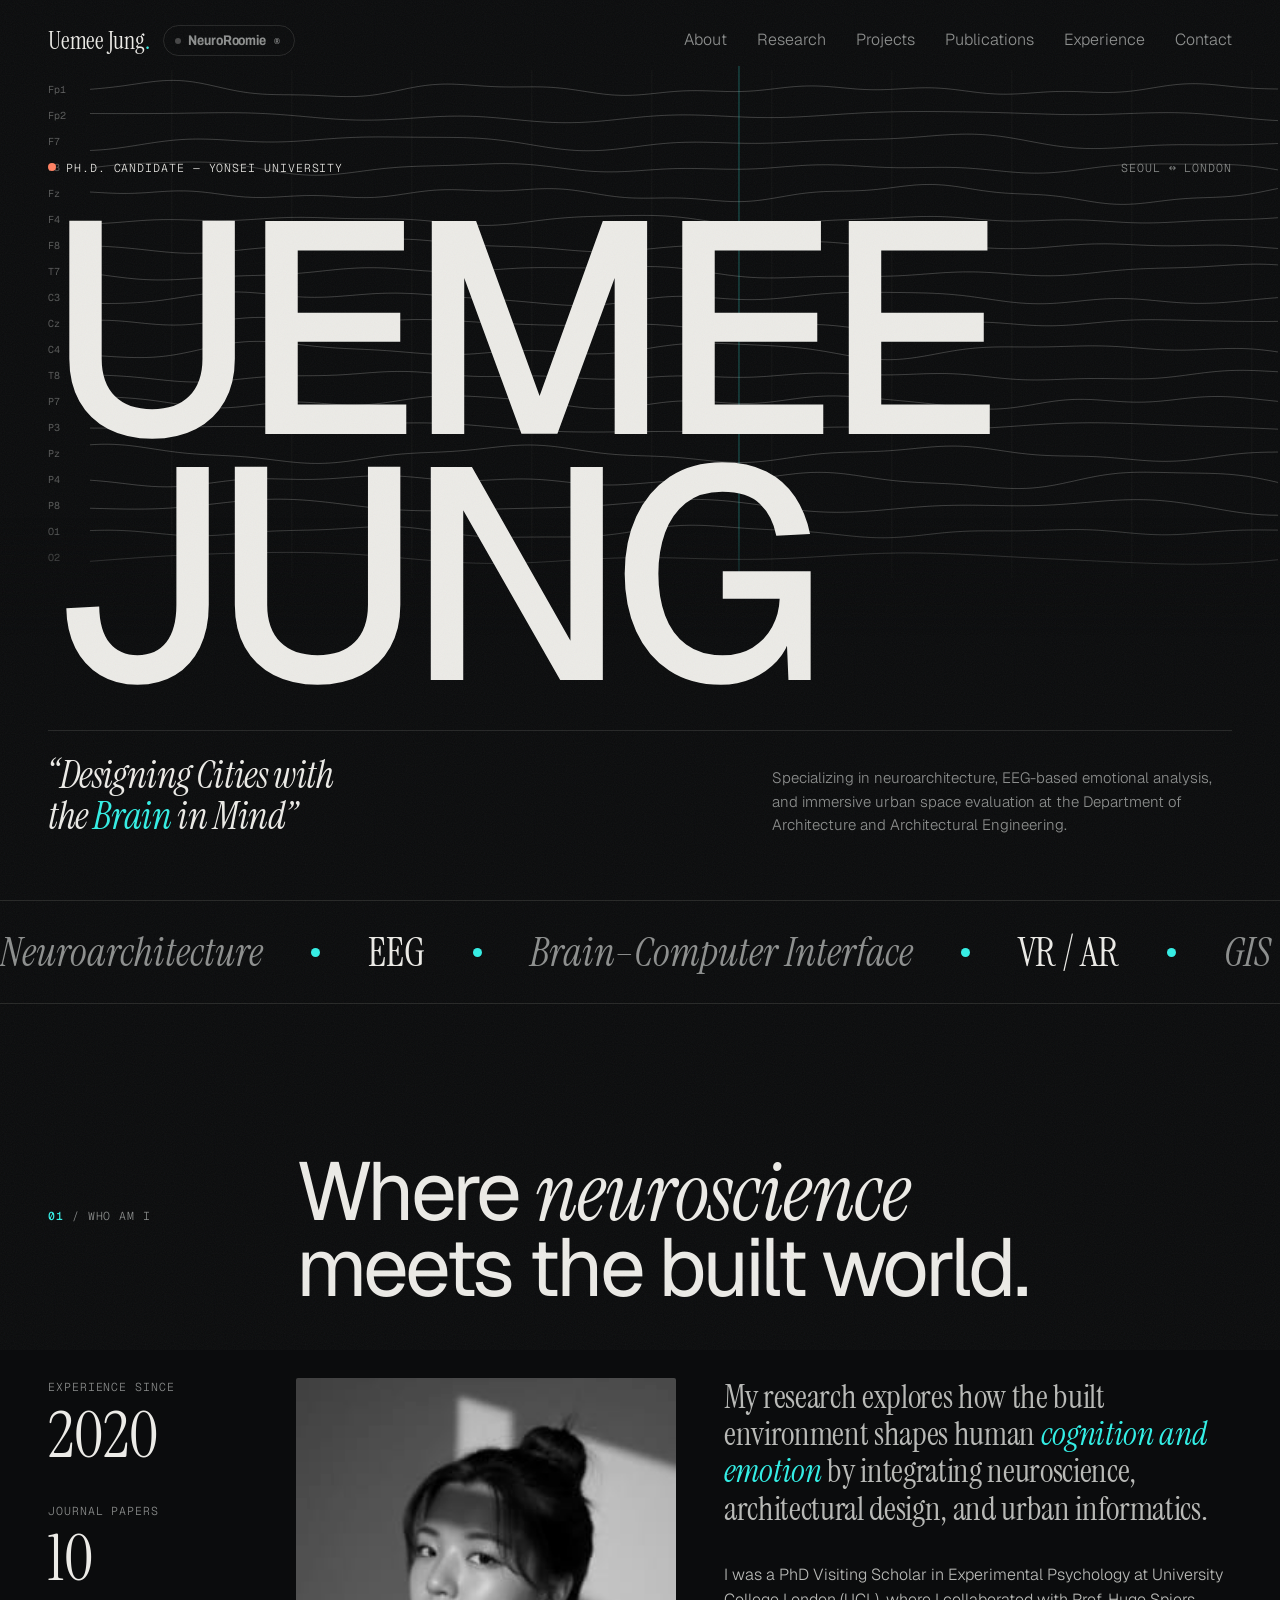
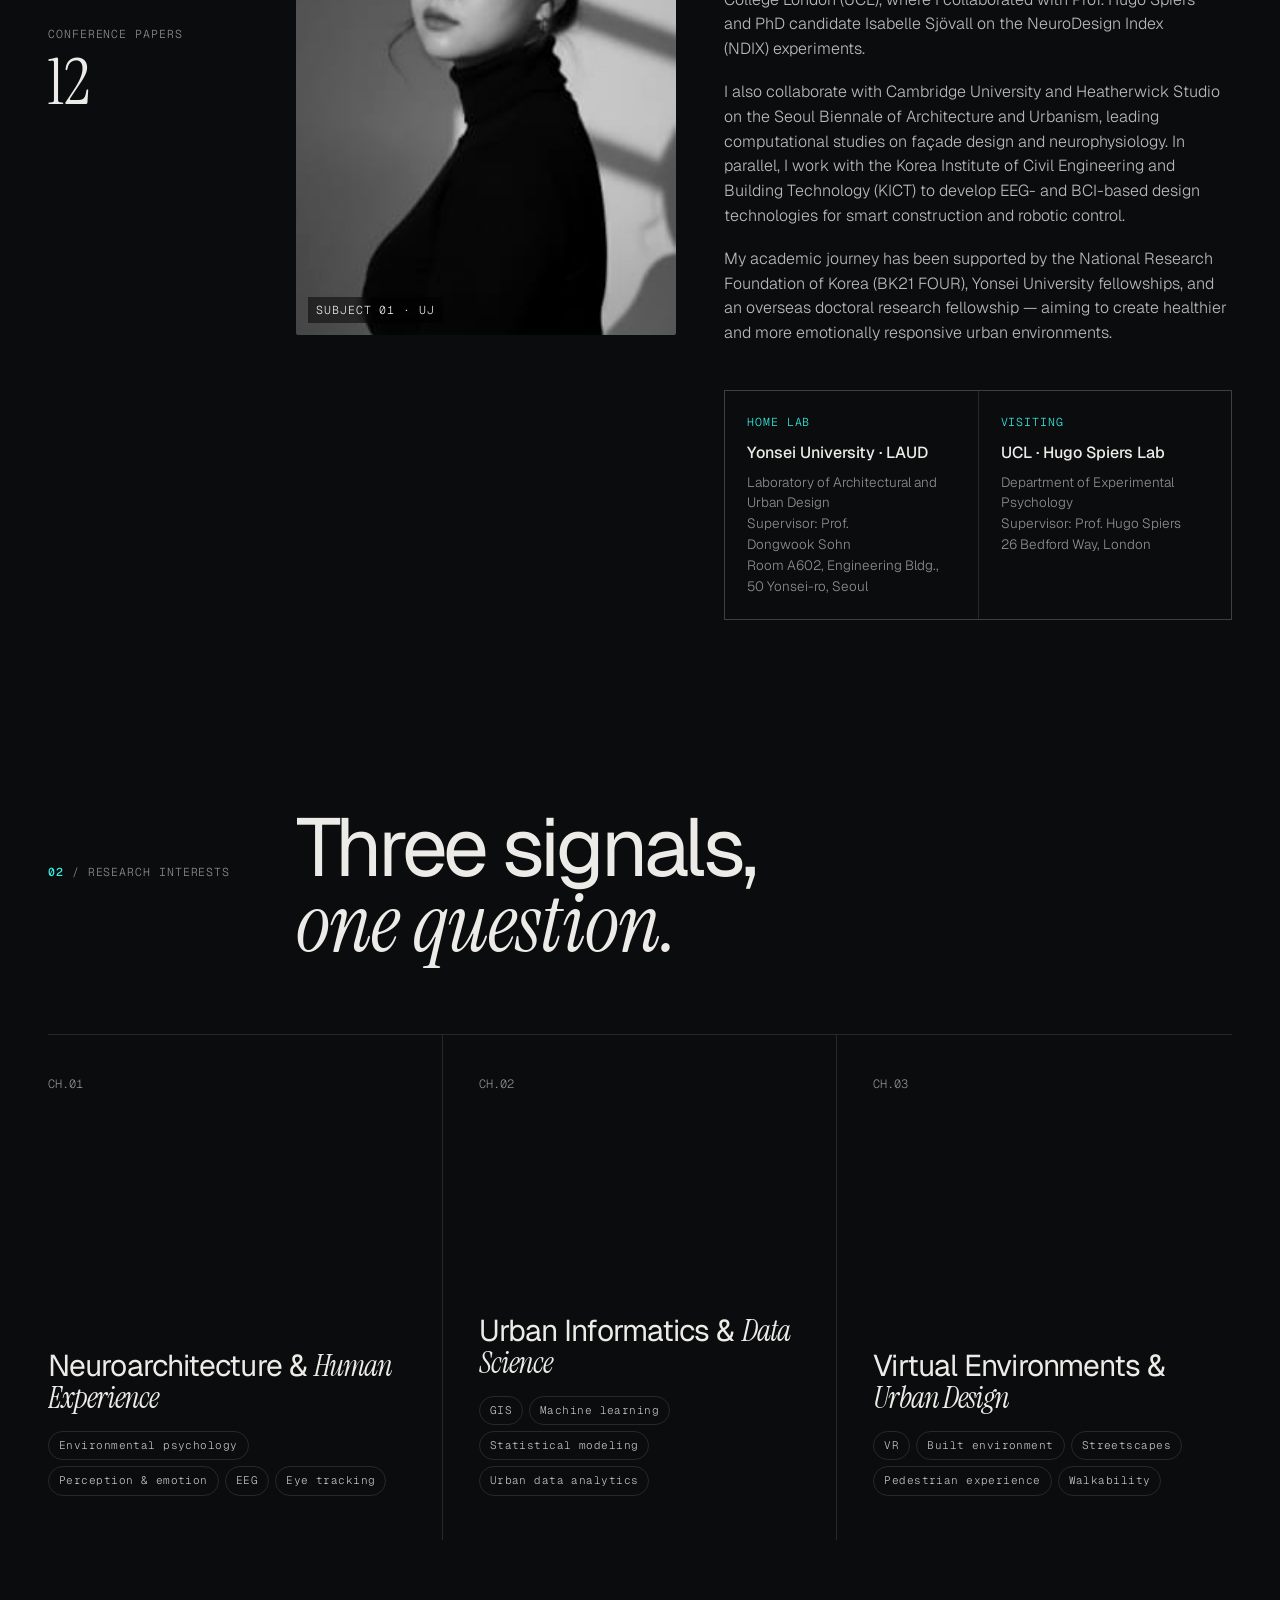
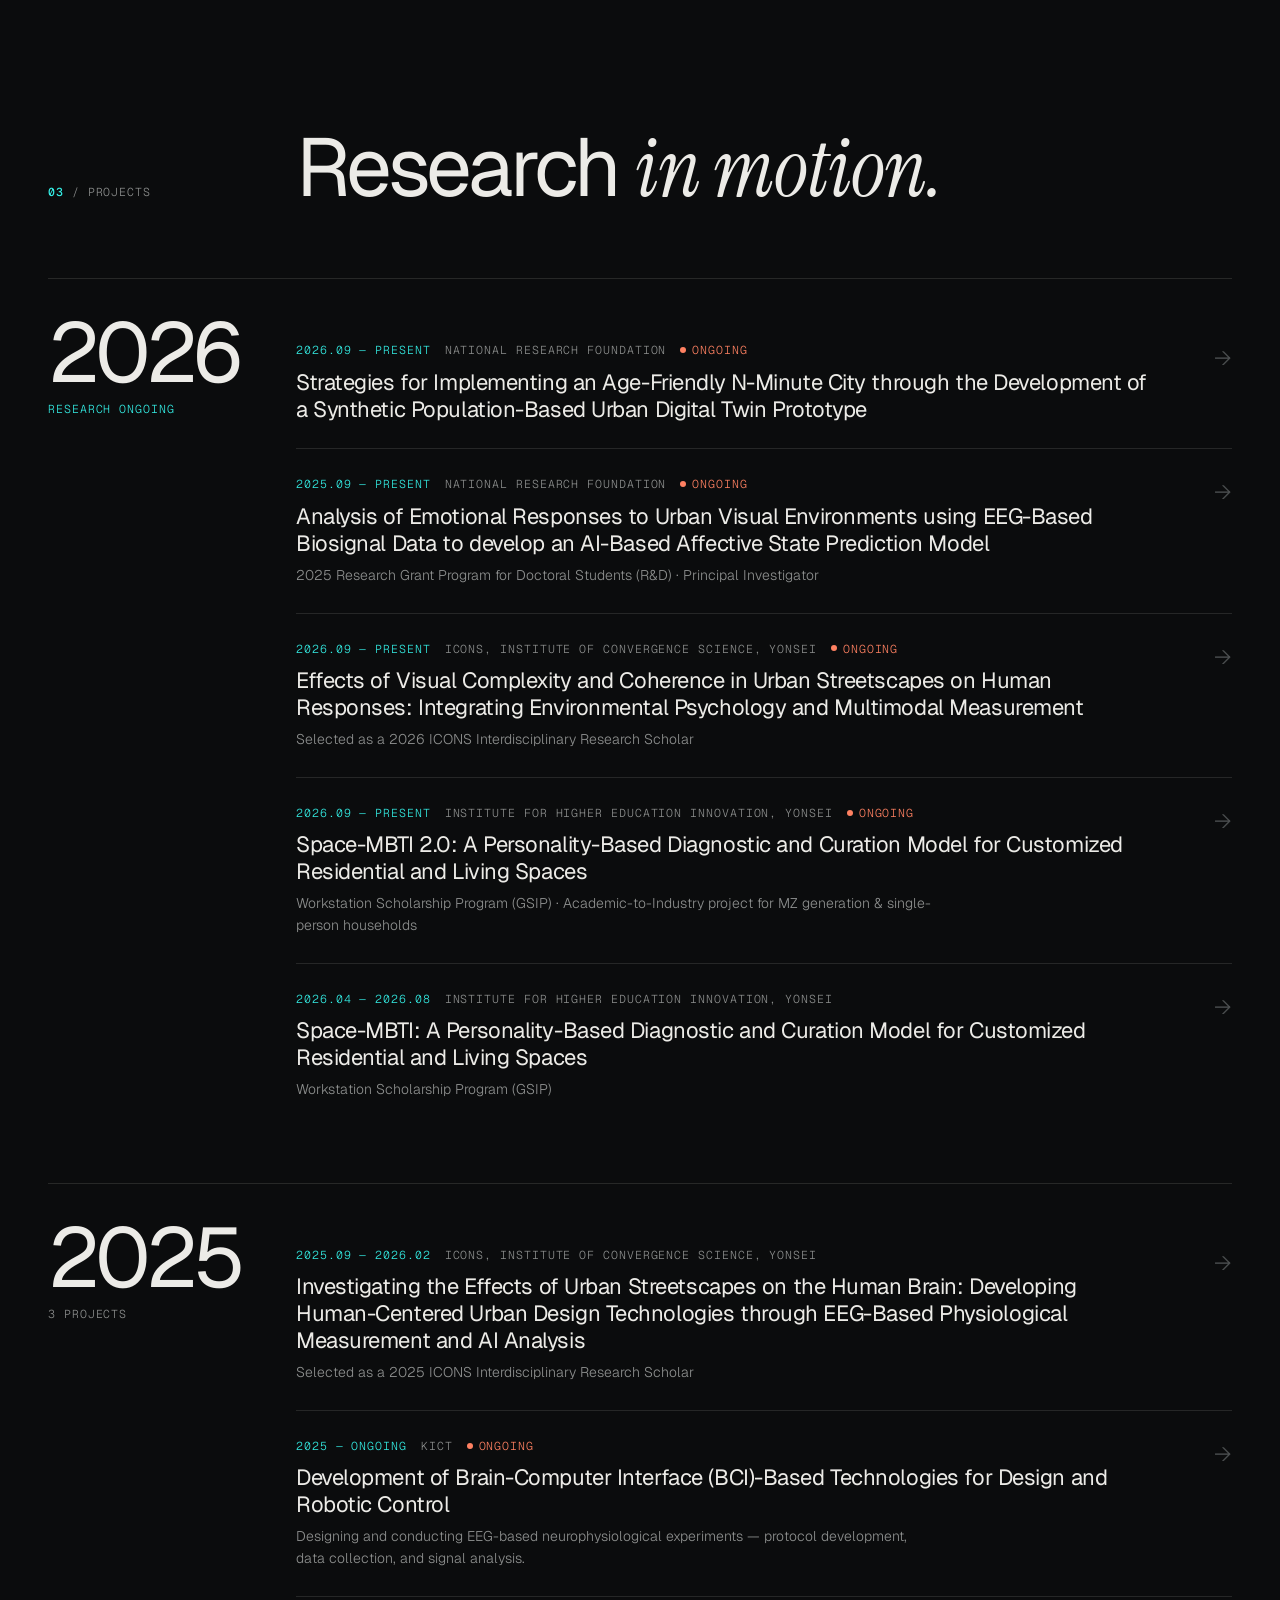
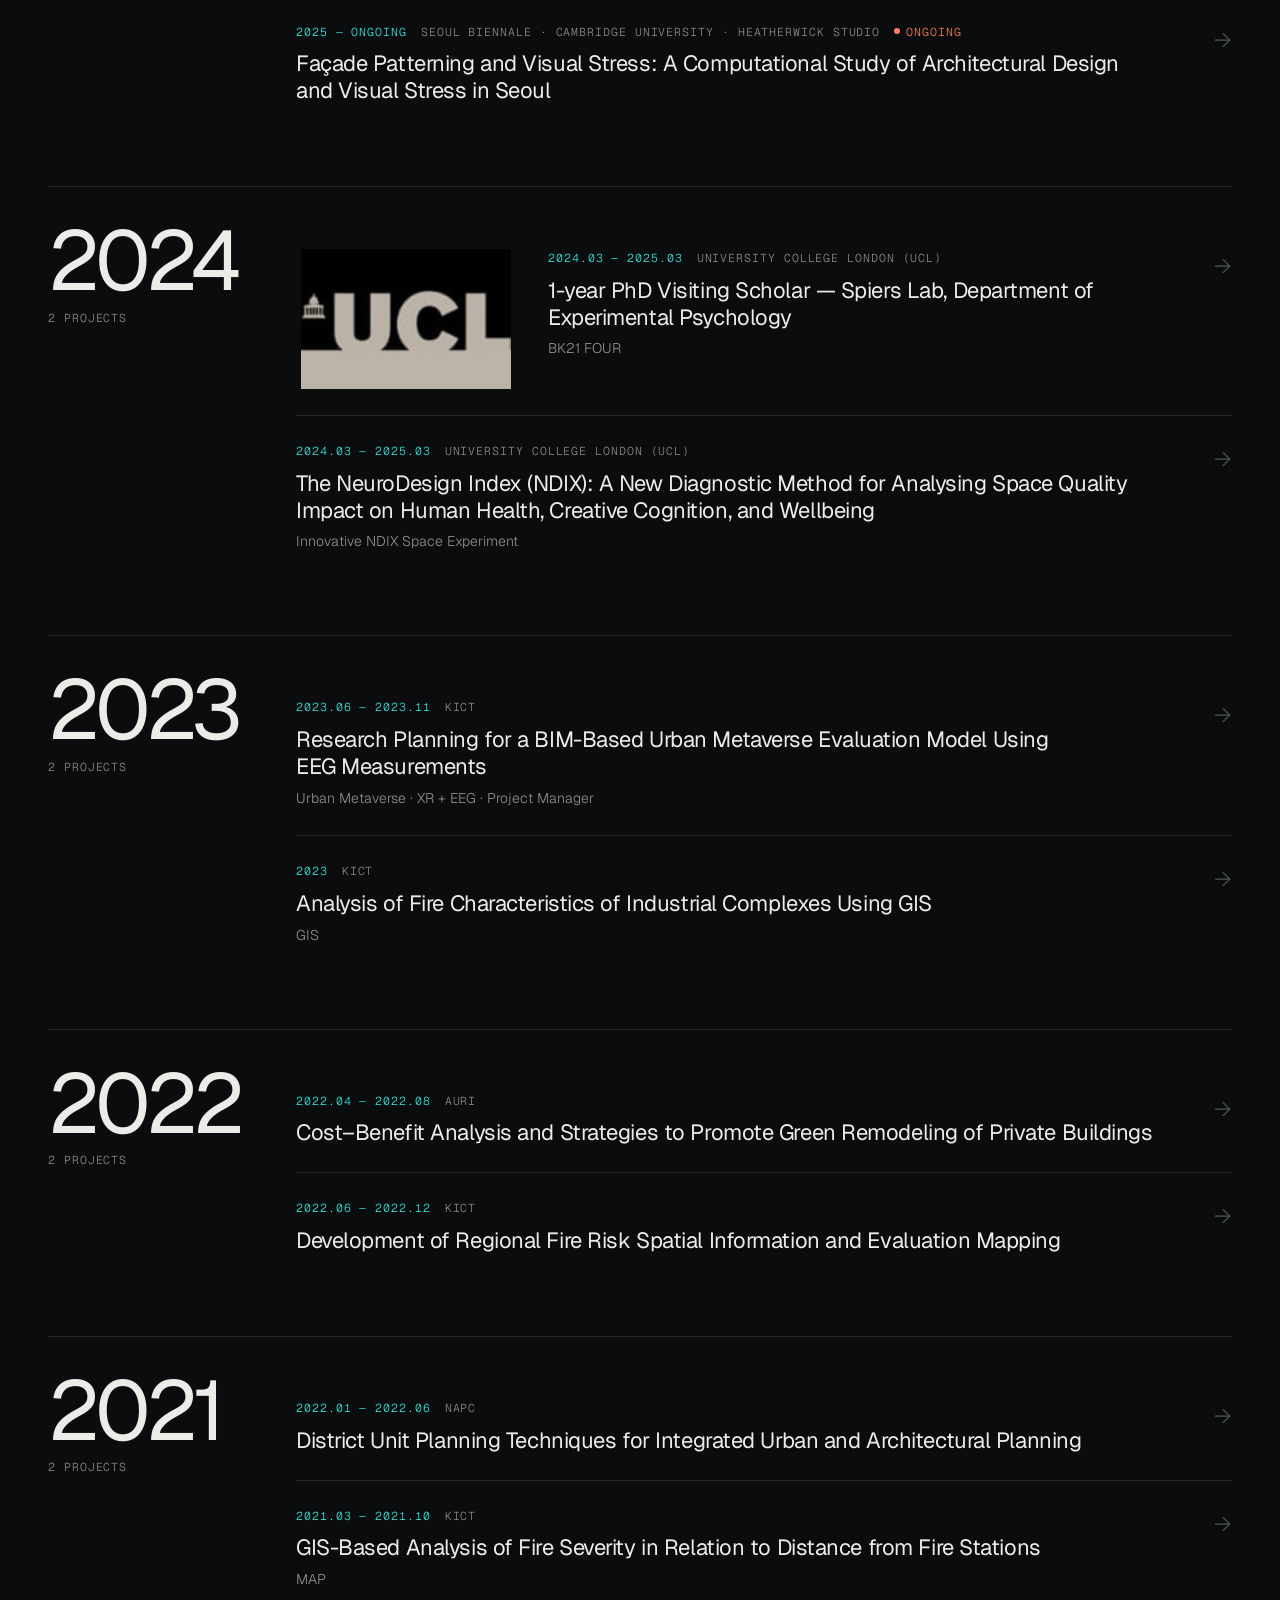
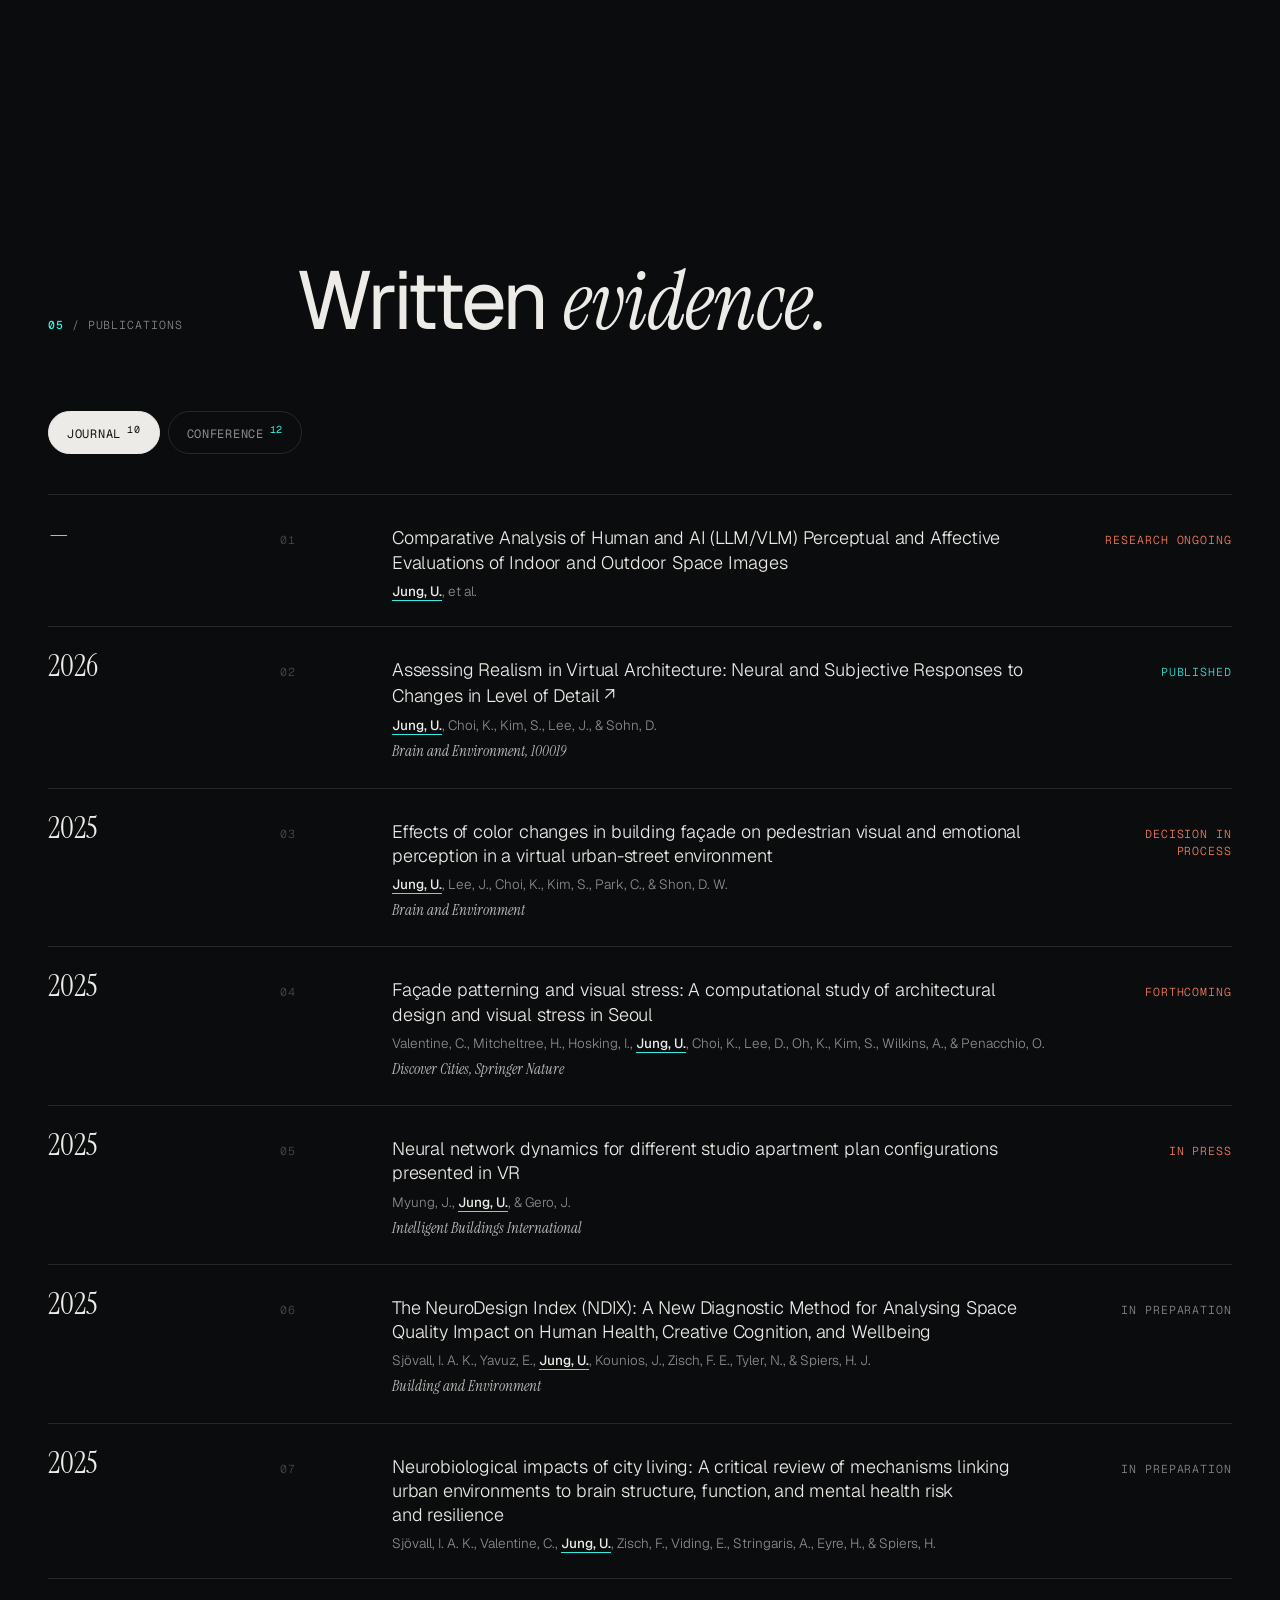
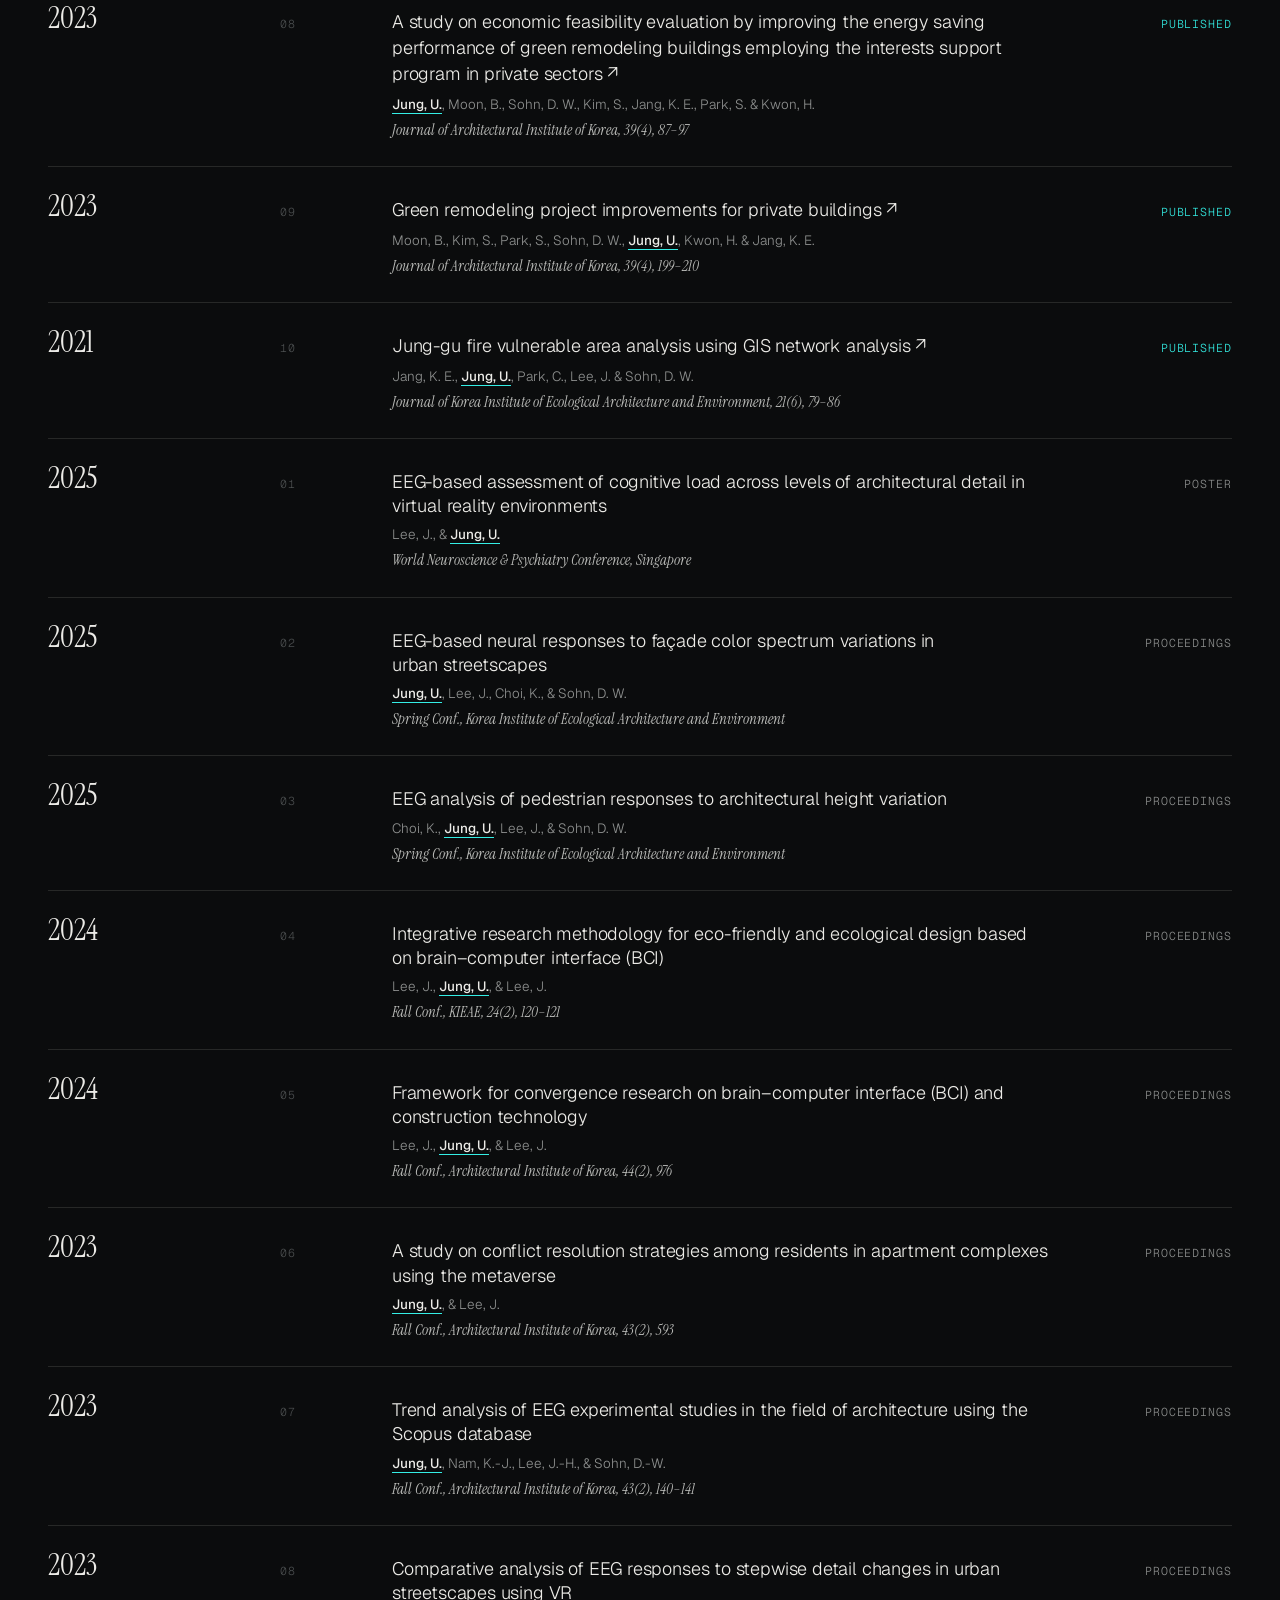
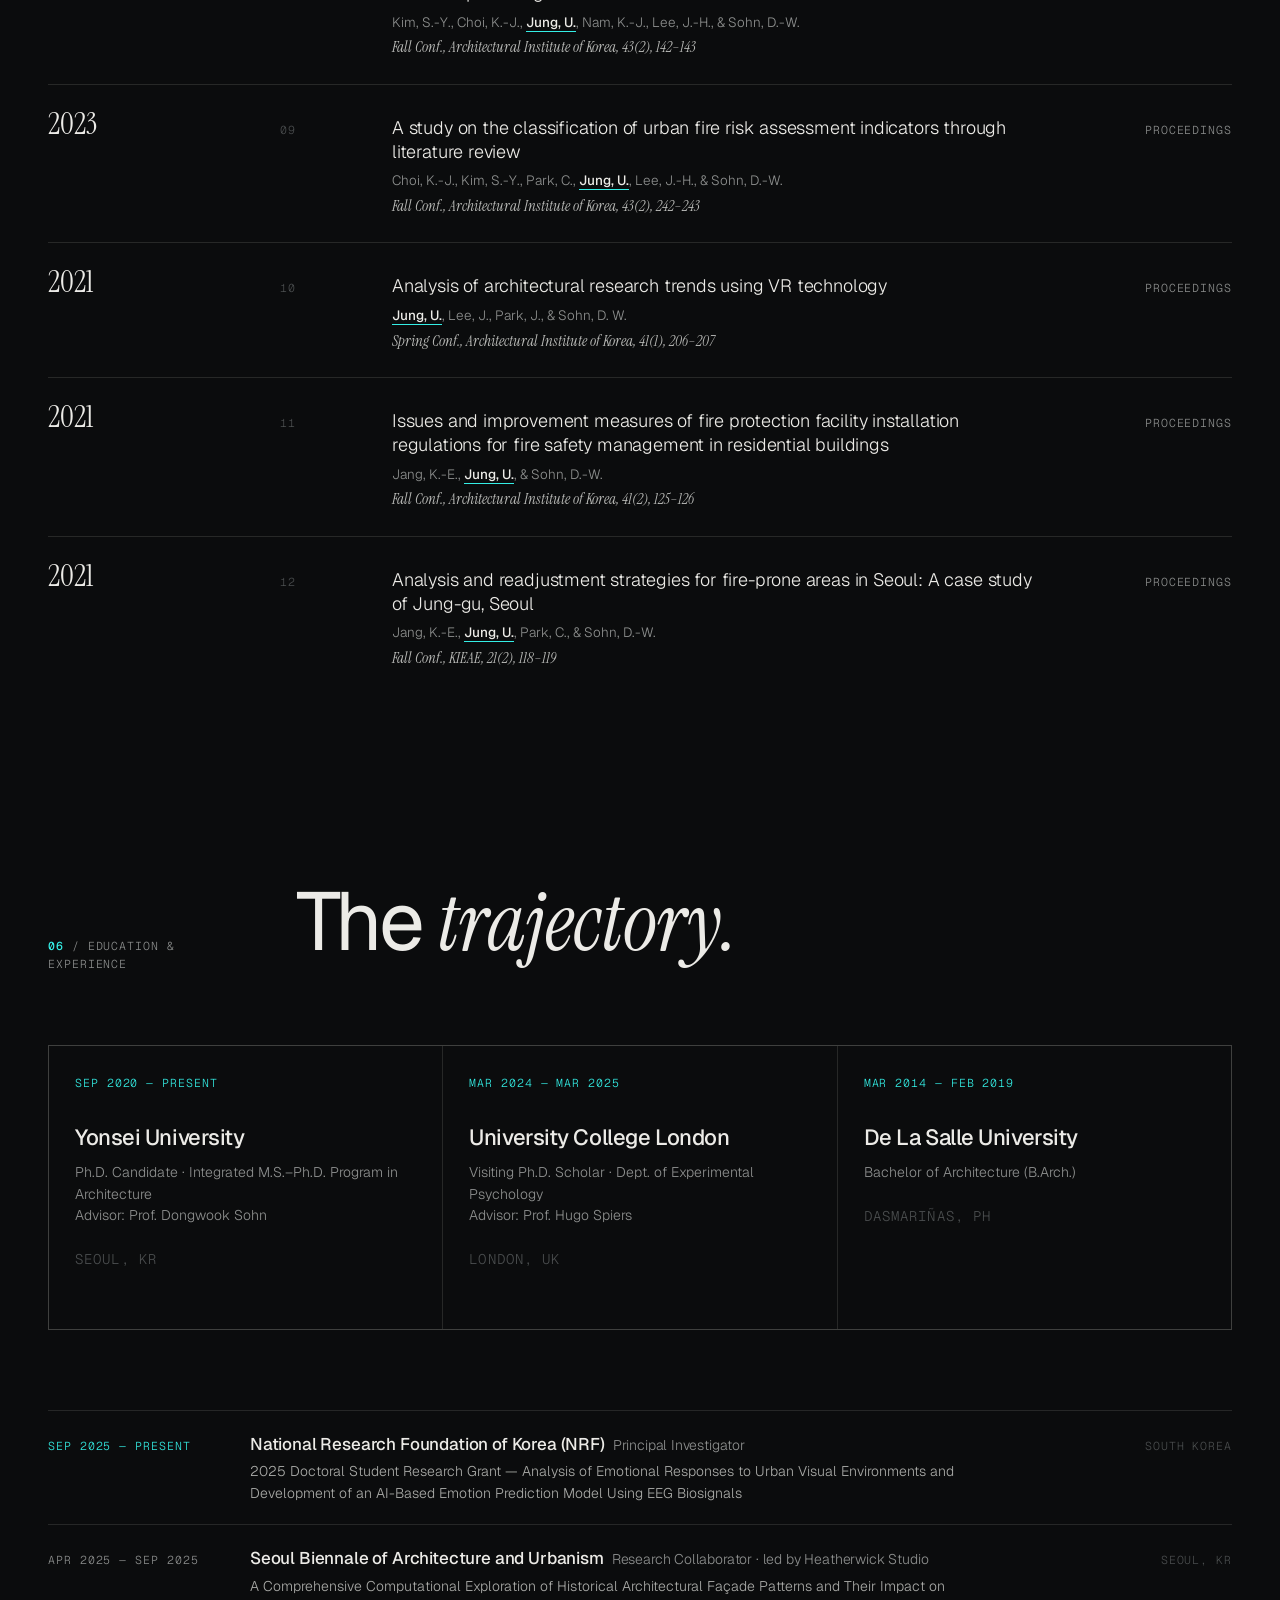
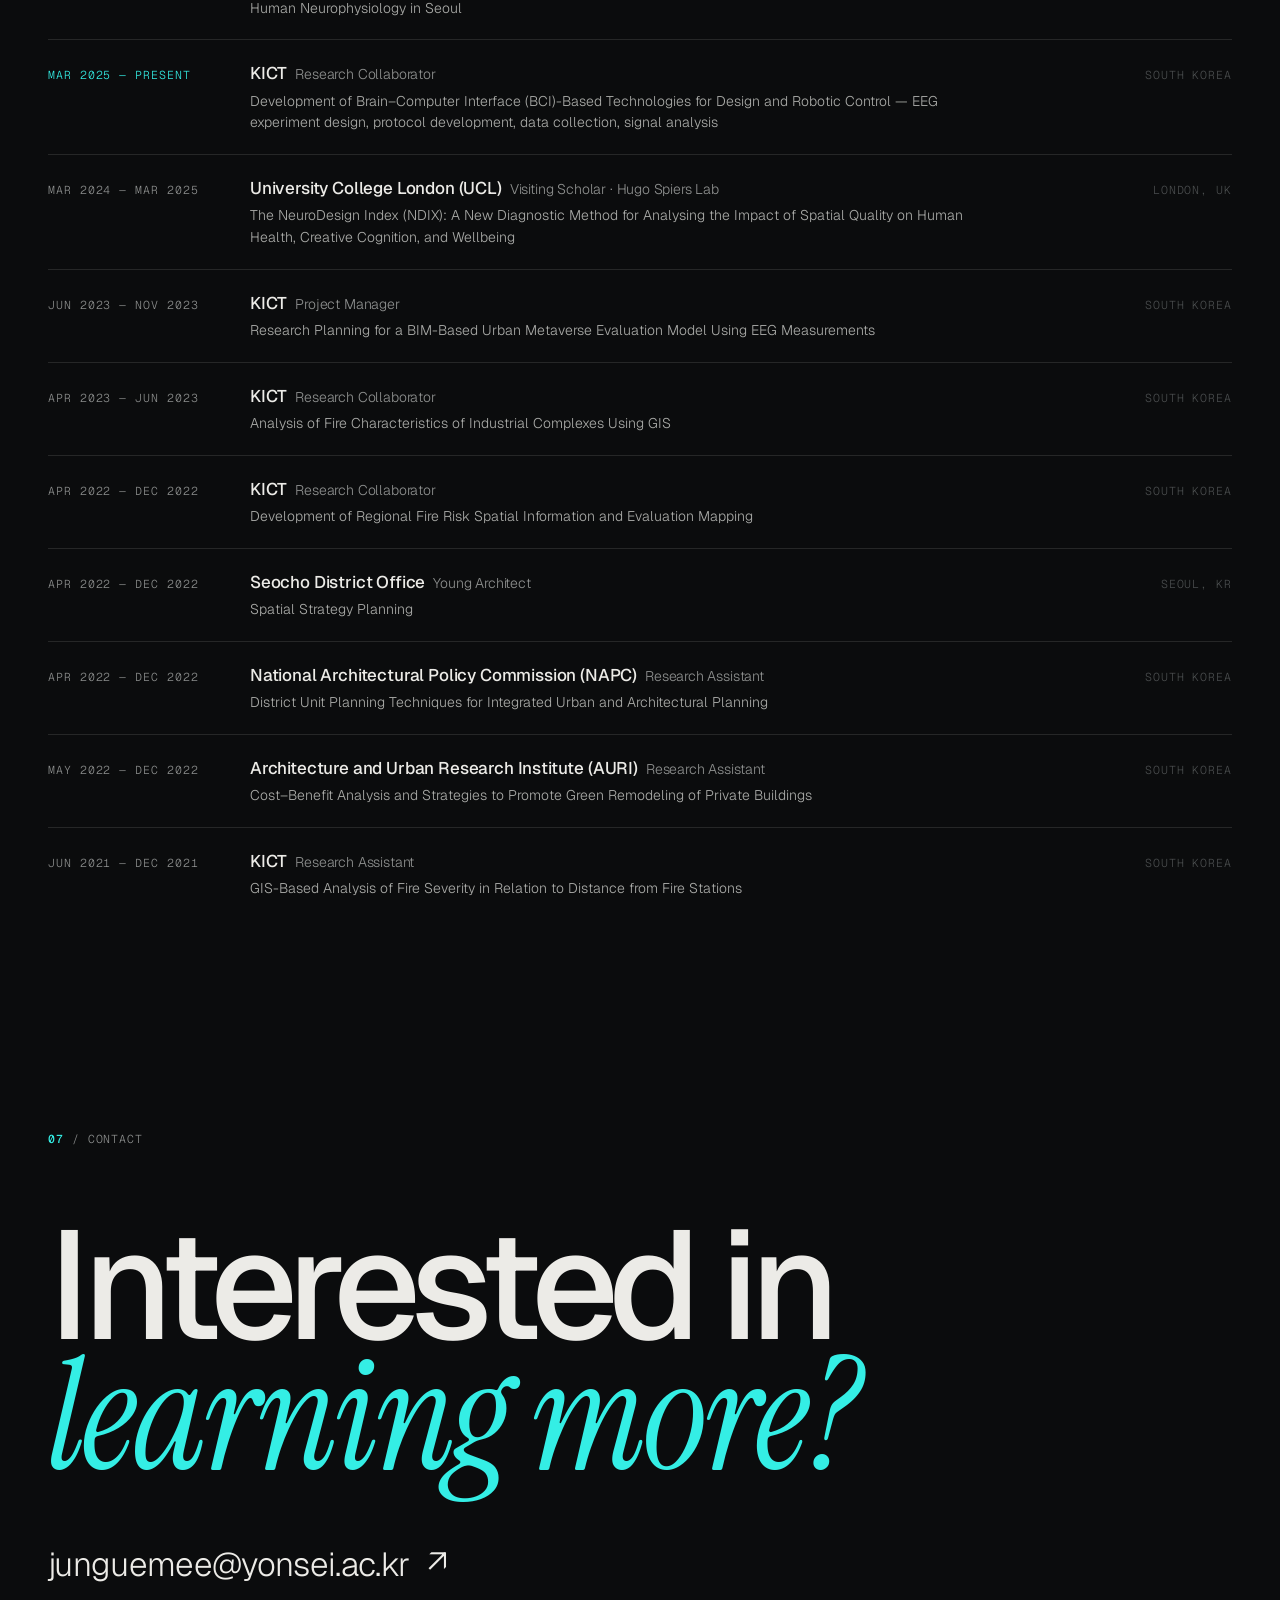
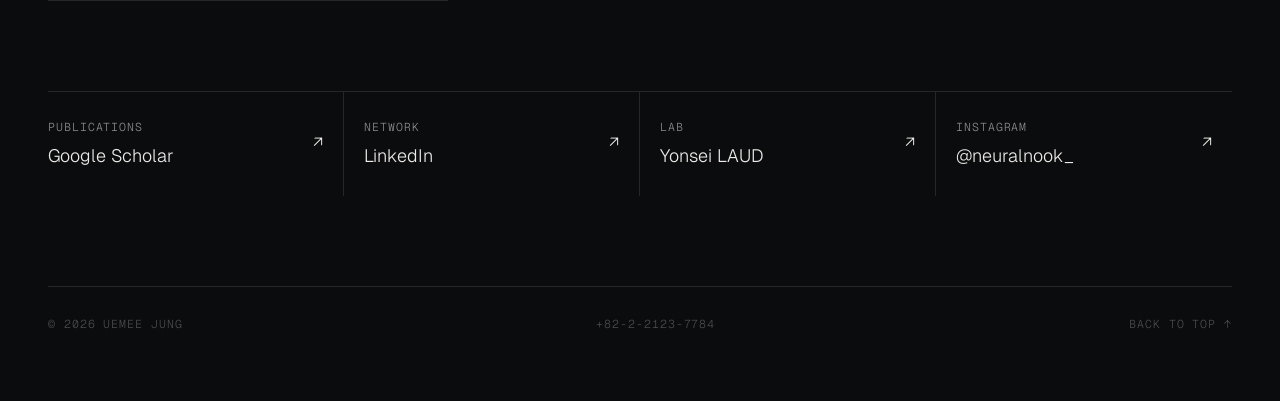
==== commit a3d84f3e: "Point the Space-BTI CTA at test 1 There will be more than one test, so the link names which one.  Co" ====
--- a/index.html
+++ b/index.html
@@ -1 +1 @@
-<!DOCTYPE html><html lang="en"><head><meta charset="utf-8"/><meta name="viewport" content="width=device-width, initial-scale=1"/><title>Uemee Jung — Neuroarchitecture</title><meta name="description" content="Uemee Jung — Ph.D. candidate at Yonsei University. Neuroarchitecture, EEG-based emotional analysis, and immersive urban space evaluation."/><meta property="og:title" content="Uemee Jung — Designing Cities with the Brain in Mind"/><meta property="og:description" content="Neuroarchitecture · EEG · Urban Informatics · VR — Yonsei University / UCL"/><meta property="og:image" content="static/assets/profile.jpg"/><meta property="og:type" content="website"/><meta name="theme-color" content="#0b0c0d"/><link rel="icon" href="static/favicon.svg" type="image/svg+xml"/><link rel="preconnect" href="https://fonts.googleapis.com"/><link rel="preconnect" href="https://fonts.gstatic.com" crossorigin="anonymous"/><link href="https://fonts.googleapis.com/css2?family=Instrument+Serif:ital@0;1&amp;family=Geist:wght@300;400;500;600&amp;family=Geist+Mono:wght@400;500&amp;family=Archivo:wdth,wght@62..125,300..900&amp;display=swap" rel="stylesheet"/><link href="static/style.css" rel="stylesheet"/><script>document.documentElement.className='js'</script><script src="static/app.js" defer=""></script></head><body><div id="cur" aria-hidden="true"></div><nav id="nav"><div class="wrap"><div class="brand"><a href="#hero" class="logo">Uemee Jung<span>.</span></a><button class="nr-switch" id="nrToggle" type="button" aria-pressed="false" aria-label="NeuroRoomie mode"><span class="nr-dot"></span>NeuroRoomie<sup>&reg;</sup></button></div><ul class="nav-links"><li><a href="#about">About</a></li><li><a href="#research">Research</a></li><li><a href="#projects">Projects</a></li><li><a href="#pubs">Publications</a></li><li><a href="#cv">Experience</a></li><li><a href="#contact">Contact</a></li></ul><button class="burger" id="burger" type="button" aria-label="Open menu" aria-controls="mnav" aria-expanded="false"><span></span><span></span><span></span></button></div><div class="mnav" id="mnav"><ul class="mnav-links"><li><a href="#about">About</a></li><li><a href="#research">Research</a></li><li><a href="#projects">Projects</a></li><li><a href="#pubs">Publications</a></li><li><a href="#cv">Experience</a></li><li><a href="#contact">Contact</a></li></ul></div></nav><header id="hero" data-screen-label="Hero"><div class="hA"><canvas id="eeg" aria-hidden="true"></canvas><div class="wrap hero-in"><div class="hero-meta mono"><span class="rec"><i></i>Ph.D. Candidate — Yonsei University</span><span>Seoul ↔ London</span></div><h1 class="name" aria-label="Uemee Jung"><span class="name-row"><span class="ch" style="animation-delay:0.15s">U</span><span class="ch" style="animation-delay:0.21s">E</span><span class="ch" style="animation-delay:0.27s">M</span><span class="ch" style="animation-delay:0.33s">E</span><span class="ch" style="animation-delay:0.39s">E</span></span><span class="name-row"><span class="ch" style="animation-delay:0.45s">J</span><span class="ch" style="animation-delay:0.51s">U</span><span class="ch" style="animation-delay:0.57s">N</span><span class="ch" style="animation-delay:0.63s">G</span></span></h1><div class="hero-tag"><div class="q">“Designing Cities with<br/>the <span class="acc">Brain</span> in Mind”</div><p>Specializing in neuroarchitecture, EEG-based emotional analysis, and immersive urban space evaluation at the Department of Architecture and Architectural Engineering.</p></div></div></div></header><div class="marq" aria-hidden="true"><div class="marq-t" id="marq"><span>Neuroarchitecture</span><span>EEG</span><span>Brain–Computer Interface</span><span>VR / AR</span><span>GIS</span><span>Urban Design</span><span>Emotion &amp; Cognition</span><span>Visual Perception</span><span>Façade Design</span><span>Spatial Quality</span><span>Wellbeing</span><span>Urban Planning Guidelines</span><span>Neuroarchitecture</span><span>EEG</span><span>Brain–Computer Interface</span><span>VR / AR</span><span>GIS</span><span>Urban Design</span><span>Emotion &amp; Cognition</span><span>Visual Perception</span><span>Façade Design</span><span>Spatial Quality</span><span>Wellbeing</span><span>Urban Planning Guidelines</span></div></div><section class="blk" id="about" data-screen-label="About"><div class="wrap"><div class="sh rv"><span class="mono"><b>01</b> / Who am I</span><h2>Where <em>neuroscience</em><br/>meets the built world.</h2></div><div class="about"><div class="side-col rv"><div class="stat"><span class="mono">Experience since</span><b>2020</b></div><div class="stat"><span class="mono">Journal papers</span><b id="cntJ" data-count="10">0</b></div><div class="stat"><span class="mono">Conference papers</span><b id="cntC" data-count="12">0</b></div></div><div class="portrait rv"><img src="static/assets/profile.jpg" alt="Uemee Jung" loading="lazy"/><div class="scan" aria-hidden="true"></div><span class="tag mono">Subject 01 · UJ</span></div><div class="about-txt rv"><p class="lead">My research explores how the built environment shapes human <em>cognition and emotion</em> by integrating neuroscience, architectural design, and urban informatics.</p><p>I was a PhD Visiting Scholar in Experimental Psychology at University College London (UCL), where I collaborated with Prof. Hugo Spiers and PhD candidate Isabelle Sjövall on the NeuroDesign Index (NDIX) experiments.</p><p>I also collaborate with Cambridge University and Heatherwick Studio on the Seoul Biennale of Architecture and Urbanism, leading computational studies on façade design and neurophysiology. In parallel, I work with the Korea Institute of Civil Engineering and Building Technology (KICT) to develop EEG- and BCI-based design technologies for smart construction and robotic control.</p><p>My academic journey has been supported by the National Research Foundation of Korea (BK21 FOUR), Yonsei University fellowships, and an overseas doctoral research fellowship — aiming to create healthier and more emotionally responsive urban environments.</p><div class="aff"><div><span class="mono">Home lab</span><h4>Yonsei University · LAUD</h4><p>Laboratory of Architectural and Urban Design<br/>Supervisor: Prof. Dongwook Sohn<br/>Room A602, Engineering Bldg., 50 Yonsei-ro, Seoul</p></div><div><span class="mono">Visiting</span><h4>UCL · Hugo Spiers Lab</h4><p>Department of Experimental Psychology<br/>Supervisor: Prof. Hugo Spiers<br/>26 Bedford Way, London</p></div></div></div></div></div></section><section class="blk" id="research" data-screen-label="Research"><div class="wrap"><div class="sh rv"><span class="mono"><b>02</b> / Research Interests</span><h2>Three signals,<br/><em>one question.</em></h2></div><div class="ints"><div class="int rv"><span class="n">CH.01</span><canvas data-v="0" aria-hidden="true"></canvas><h3>Neuroarchitecture &amp; <em>Human Experience</em></h3><div class="chips"><span class="chip">Environmental psychology</span><span class="chip">Perception &amp; emotion</span><span class="chip">EEG</span><span class="chip">Eye tracking</span></div></div><div class="int rv"><span class="n">CH.02</span><canvas data-v="1" aria-hidden="true"></canvas><h3>Urban Informatics &amp; <em>Data Science</em></h3><div class="chips"><span class="chip">GIS</span><span class="chip">Machine learning</span><span class="chip">Statistical modeling</span><span class="chip">Urban data analytics</span></div></div><div class="int rv"><span class="n">CH.03</span><canvas data-v="2" aria-hidden="true"></canvas><h3>Virtual Environments &amp; <em>Urban Design</em></h3><div class="chips"><span class="chip">VR</span><span class="chip">Built environment</span><span class="chip">Streetscapes</span><span class="chip">Pedestrian experience</span><span class="chip">Walkability</span></div></div></div></div></section><section class="blk" id="projects" data-screen-label="Projects"><div class="wrap"><div class="sh rv"><span class="mono"><b>03</b> / Projects</span><h2>Research <em>in motion.</em></h2></div><div id="prjRoot"><div class="yr"><div class="yr-l rv"><b>2026</b><span class="mono">Research ongoing</span></div><div class="prj-list"><div class="prj rv"><div><div class="org mono"><span class="d">2026.09 — present</span><span>National Research Foundation</span><span class="badge">Ongoing</span></div><h4>Strategies for Implementing an Age-Friendly N-Minute City through the Development of a Synthetic Population-Based Urban Digital Twin Prototype</h4></div><span class="arr">→</span></div><div class="prj rv"><div><div class="org mono"><span class="d">2025.09 — present</span><span>National Research Foundation</span><span class="badge">Ongoing</span></div><h4>Analysis of Emotional Responses to Urban Visual Environments using EEG-Based Biosignal Data to develop an AI-Based Affective State Prediction Model</h4><p class="sub">2025 Research Grant Program for Doctoral Students (R&amp;D) · Principal Investigator</p></div><span class="arr">→</span></div><div class="prj rv"><div><div class="org mono"><span class="d">2026.09 — present</span><span>ICONS, Institute of Convergence Science, Yonsei</span><span class="badge">Ongoing</span></div><h4>Effects of Visual Complexity and Coherence in Urban Streetscapes on Human Responses: Integrating Environmental Psychology and Multimodal Measurement</h4><p class="sub">Selected as a 2026 ICONS Interdisciplinary Research Scholar</p></div><span class="arr">→</span></div><div class="prj rv"><div><div class="org mono"><span class="d">2026.09 — present</span><span>Institute for Higher Education Innovation, Yonsei</span><span class="badge">Ongoing</span></div><h4>Space-MBTI 2.0: A Personality-Based Diagnostic and Curation Model for Customized Residential and Living Spaces</h4><p class="sub">Workstation Scholarship Program (GSIP) · Academic-to-Industry project for MZ generation &amp; single-person households</p></div><span class="arr">→</span></div><div class="prj rv"><div><div class="org mono"><span class="d">2026.04 — 2026.08</span><span>Institute for Higher Education Innovation, Yonsei</span></div><h4>Space-MBTI: A Personality-Based Diagnostic and Curation Model for Customized Residential and Living Spaces</h4><p class="sub">Workstation Scholarship Program (GSIP)</p></div><span class="arr">→</span></div></div></div><div class="yr"><div class="yr-l rv"><b>2025</b><span class="mono" style="color:var(--mute)">3 projects</span></div><div class="prj-list"><div class="prj rv"><div><div class="org mono"><span class="d">2025.09 — 2026.02</span><span>ICONS, Institute of Convergence Science, Yonsei</span></div><h4>Investigating the Effects of Urban Streetscapes on the Human Brain: Developing Human-Centered Urban Design Technologies through EEG-Based Physiological Measurement and AI Analysis</h4><p class="sub">Selected as a 2025 ICONS Interdisciplinary Research Scholar</p></div><span class="arr">→</span></div><div class="prj rv"><div><div class="org mono"><span class="d">2025 — ongoing</span><span>KICT</span><span class="badge">Ongoing</span></div><h4>Development of Brain-Computer Interface (BCI)-Based Technologies for Design and Robotic Control</h4><p class="sub">Designing and conducting EEG-based neurophysiological experiments — protocol development, data collection, and signal analysis.</p></div><span class="arr">→</span></div><div class="prj rv"><div><div class="org mono"><span class="d">2025 — ongoing</span><span>Seoul Biennale · Cambridge University · Heatherwick Studio</span><span class="badge">Ongoing</span></div><h4>Façade Patterning and Visual Stress: A Computational Study of Architectural Design and Visual Stress in Seoul</h4></div><span class="arr">→</span></div></div></div><div class="yr"><div class="yr-l rv"><b>2024</b><span class="mono" style="color:var(--mute)">2 projects</span></div><div class="prj-list"><div class="prj rv"><img src="static/assets/p09.jpg" alt="" loading="lazy"/><div><div class="org mono"><span class="d">2024.03 — 2025.03</span><span>University College London (UCL)</span></div><h4>1-year PhD Visiting Scholar — Spiers Lab, Department of Experimental Psychology</h4><p class="sub">BK21 FOUR</p></div><span class="arr">→</span></div><div class="prj rv"><div><div class="org mono"><span class="d">2024.03 — 2025.03</span><span>University College London (UCL)</span></div><h4>The NeuroDesign Index (NDIX): A New Diagnostic Method for Analysing Space Quality Impact on Human Health, Creative Cognition, and Wellbeing</h4><p class="sub">Innovative NDIX Space Experiment</p></div><span class="arr">→</span></div></div></div><div class="yr"><div class="yr-l rv"><b>2023</b><span class="mono" style="color:var(--mute)">2 projects</span></div><div class="prj-list"><div class="prj rv"><div><div class="org mono"><span class="d">2023.06 — 2023.11</span><span>KICT</span></div><h4>Research Planning for a BIM-Based Urban Metaverse Evaluation Model Using EEG Measurements</h4><p class="sub">Urban Metaverse · XR + EEG · Project Manager</p></div><span class="arr">→</span></div><div class="prj rv"><div><div class="org mono"><span class="d">2023</span><span>KICT</span></div><h4>Analysis of Fire Characteristics of Industrial Complexes Using GIS</h4><p class="sub">GIS</p></div><span class="arr">→</span></div></div></div><div class="yr"><div class="yr-l rv"><b>2022</b><span class="mono" style="color:var(--mute)">2 projects</span></div><div class="prj-list"><div class="prj rv"><div><div class="org mono"><span class="d">2022.04 — 2022.08</span><span>AURI</span></div><h4>Cost–Benefit Analysis and Strategies to Promote Green Remodeling of Private Buildings</h4></div><span class="arr">→</span></div><div class="prj rv"><div><div class="org mono"><span class="d">2022.06 — 2022.12</span><span>KICT</span></div><h4>Development of Regional Fire Risk Spatial Information and Evaluation Mapping</h4></div><span class="arr">→</span></div></div></div><div class="yr"><div class="yr-l rv"><b>2021</b><span class="mono" style="color:var(--mute)">2 projects</span></div><div class="prj-list"><div class="prj rv"><div><div class="org mono"><span class="d">2022.01 — 2022.06</span><span>NAPC</span></div><h4>District Unit Planning Techniques for Integrated Urban and Architectural Planning</h4></div><span class="arr">→</span></div><a class="prj rv" href="https://www.dbpia.co.kr/Journal/articleDetail?nodeId=NODE10674006" target="_blank" rel="noopener noreferrer"><div><div class="org mono"><span class="d">2021.03 — 2021.10</span><span>KICT</span></div><h4>GIS-Based Analysis of Fire Severity in Relation to Distance from Fire Stations</h4><p class="sub">MAP</p></div><span class="arr">→</span></a></div></div></div></div></section><section id="venture" data-screen-label="Enterprise"><div class="wrap"><div class="v-mast g12 lbl"><span>04 — Enterprise &amp; Innovation</span><span>Venture file / NR-25</span><span>Seoul — Munich</span><span>Concept stage, 2025</span></div></div><div class="wrap" style="overflow:hidden"><div class="v-word" id="vWord" aria-label="NeuroRoomie"><span style="transition-delay:0s">N</span><span style="transition-delay:0.045s">e</span><span style="transition-delay:0.09s">u</span><span style="transition-delay:0.135s">r</span><span style="transition-delay:0.18s">o</span><span style="transition-delay:0.22499999999999998s">R</span><span style="transition-delay:0.27s">o</span><span style="transition-delay:0.315s">o</span><span style="transition-delay:0.36s">m</span><span style="transition-delay:0.40499999999999997s">i</span><span style="transition-delay:0.44999999999999996s">e</span><sup>®</sup></div></div><div class="wrap"><div class="v-sub g12"><span class="ko">이 방, 뇌가 골랐어요</span><span class="lbl">EEG × Space-BTI</span><span class="lbl">Interior-tech</span><span class="lbl">Founder &amp; CEO: Uemee Jung</span></div><div class="nr-cta"><a href="https://uemeejung.com/neuroroomie/" target="_blank" rel="noopener">공간 궁합 테스트 가기 <i>↗</i></a></div><div class="v-spread g12"><div class="t rv"><h3>Brain-fit<br/>interiors</h3><div class="cols"><p>NeuroRoomie is a concept project exploring how brainwave (EEG) data and spatial personality profiling (Space-BTI) can be combined to recommend interior layouts and styles.</p><p>Each recommendation is tailored to an individual’s emotional state — interior styles, furniture layouts and spatial configurations, optimized by the brain.</p></div><div class="fd"><div><span class="lbl" style="color:var(--g)">Founder &amp; CEO</span><b>Uemee Jung</b></div><span class="lbl">Yonsei University</span></div></div><figure class="rv"><div class="im"><img src="static/assets/nr-hero.jpg" alt="NeuroRoomie pitch cover" loading="lazy"/></div><figcaption class="lbl"><span>Fig. 01 — Pitch cover</span><span>Hover for colour</span></figcaption></figure></div></div><div class="v-band"><div class="wrap"><div class="lbl"><span>Manifesto</span><span>NR / 001</span></div><div class="big rv"><span>We shape</span><span class="r"><span class="o">spaces.</span></span><span>We shape</span><span class="r">moods.</span></div><div class="foot"><p>NeuroRoomie isn’t just about interiors — it’s about making you feel truly at home: emotionally, cognitively, and physically.</p><span class="lbl">Neuroscience-driven space solutions</span></div></div></div><div class="wrap"><div class="v-sec"><div class="v-hd g12 rv"><span class="n">01</span><h4>How it works</h4><span class="lbl">Three steps / one profile</span></div><div class="v-row g12 rv"><span class="k">STEP / A</span><span class="h">Diagnose</span><p>MBTI-style Space-BTI questionnaire profiles how a person prefers to live, focus and rest.</p><span class="x">Space-BTI</span></div><div class="v-row g12 rv"><span class="k">STEP / B</span><span class="h">Measure</span><p>Real-time brainwave database (EEG-DB) adds a measured emotional layer to stated preference.</p><span class="x">EEG-DB</span></div><div class="v-row g12 rv"><span class="k">STEP / C</span><span class="h">Recommend</span><p>Personalized interior styles, furniture layouts and spatial configurations.</p><span class="x">Output</span></div></div><div class="v-sec"><div class="v-hd g12 rv"><span class="n">02</span><h4>Business model</h4><span class="lbl">Freemium</span></div><div class="v-spec rv"><div class="tr th"><span class="lbl">Tier</span><div><b>Basic</b><small class="lbl">무료 / Free</small></div><div class="pro"><b>Premium</b><small class="lbl">유료 / Paid</small></div></div><div class="tr"><span class="lbl">Method</span><div>MBTI-style spatial diagnostics</div><div>EEG-based emotional response measurement</div></div><div class="tr"><span class="lbl">Space-BTI type</span><div class="yes">Included</div><div class="yes">Included</div></div><div class="tr"><span class="lbl">Brainwave analysis</span><div class="no">—</div><div class="yes">Included</div></div><div class="tr"><span class="lbl">Output</span><div>Personalized design recommendations</div><div>Neuroscience-driven space solutions</div></div></div></div><div class="v-sec"><div class="v-hd g12 rv"><span class="n">03</span><h4>Markets &amp; roadmap</h4><span class="lbl">B2B emotional consulting</span></div><div class="v-mkt rv"><div><span class="lbl">M / 01</span><b>Wellness<br/>offices</b></div><div><span class="lbl">M / 02</span><b>Co-living<br/>spaces</b></div><div><span class="lbl">M / 03</span><b>Retail<br/>environments</b></div><div><span class="lbl">M / 04</span><b>Interior<br/>commerce API</b></div></div><div class="v-road rv"><div class="now"><span class="lbl" style="color:var(--kb)">Phase 1 — now</span><h5>Secure user data</h5><p>Build large-scale user data assets through competitions and bootcamps.</p></div><div><span class="lbl">Phase 2</span><h5>Validate</h5><p>Test market potential, business viability and global scalability.</p></div><div><span class="lbl">Phase 3</span><h5>Integrate &amp; consult</h5><p>Interior-commerce API integrations and B2B emotional consulting.</p></div></div></div><div class="v-sec"><div class="v-hd g12 rv"><span class="n">04</span><h4>Space-BTI</h4><span class="lbl">Interactive specimen</span></div><div class="v-bti g12 rv"><div class="code"><span class="lbl hint">Click a letter to flip the axis</span><div class="letters" id="vLetters" data-axes="[[&quot;S&quot;,&quot;Social&quot;,&quot;P&quot;,&quot;Private&quot;],[&quot;B&quot;,&quot;Bright&quot;,&quot;C&quot;,&quot;Calm&quot;],[&quot;A&quot;,&quot;Activity&quot;,&quot;R&quot;,&quot;Rest&quot;],[&quot;S&quot;,&quot;Structured&quot;,&quot;F&quot;,&quot;Flexible&quot;]]"></div></div><div class="qs"><span class="lbl" style="color:var(--g)">Sample questions</span><div class="q"><span class="lbl">Q1</span><h6>When you enter a room, what makes you feel most comfortable?</h6><label data-k="A" data-set="1:1">Warm lighting and cozy textures</label><label data-k="B" data-set="1:0">Clean lines and open space</label><label data-k="C" data-set="0:0">Bold colors and unique objects</label></div><div class="q"><span class="lbl">Q2</span><h6>Which environment helps you focus best?</h6><label data-k="A" data-set="0:1">Quiet, enclosed spaces</label><label data-k="B" data-set="1:0">Bright, airy spaces with natural light</label><label data-k="C" data-set="3:1">Dynamic environments with flexible layouts</label></div></div></div><div class="v-ex rv"><div><b>SBAS</b><span class="lbl">Social · Bright · Activity-oriented · Structured</span></div><div><b>PCRF</b><span class="lbl">Private · Calm · Rest-oriented · Flexible</span></div></div><figure class="v-fig rv"><img src="static/assets/nr-concept.jpg" alt="Space-BTI system and app concept" loading="lazy"/><figcaption class="lbl"><span>Fig. 02 — Space-BTI system &amp; app concept</span><span>Basic / Premium</span></figcaption></figure></div><div class="v-sec v-rec"><div class="v-hd g12 rv"><span class="n">05</span><h4>Recognition</h4><span class="lbl">Selected programmes</span></div><div class="v-row g12 rv"><span class="k">2025</span><span class="h">Global Graduate Student Empowerment Bootcamp</span><p>Selected and participated.</p><span class="x">Munich, DE</span></div><div class="v-row g12 rv"><span class="k">2025</span><span class="h">Joint Laboratory Startup Camp</span><p>Selected and participated.</p><span class="x">Korea</span></div></div><div class="v-end"><div class="lbl" style="display:flex;justify-content:space-between"><span>Closing note</span><span>NR / end</span></div><div class="g12"><q class="rv">“NeuroRoomie isn’t just about interiors. It’s about making you feel <em>truly at home</em>.”</q></div><div class="v-cta"><span class="lbl">Partnership &amp; collaboration</span><a href="#contact">Get in touch <i>↗</i></a></div></div></div></section><section class="blk" id="pubs" data-screen-label="Publications"><div class="wrap"><div class="sh rv"><span class="mono"><b>05</b> / Publications</span><h2>Written <em>evidence.</em></h2></div><div class="tabs rv"><button class="tab on" data-t="j" type="button">Journal<sup>10</sup></button><button class="tab" data-t="c" type="button">Conference<sup>12</sup></button></div><div class="pub-list" id="pubJournal"><div class="pub rv"><span class="y">—</span><span class="i mono">01</span><div><div class="t">Comparative Analysis of Human and AI (LLM/VLM) Perceptual and Affective Evaluations of Indoor and Outdoor Space Images</div><div class="a"><b>Jung, U.</b>, et al.</div></div><span class="st mono wip">Research ongoing</span></div><div class="pub rv"><span class="y">2026</span><span class="i mono">02</span><div><a class="t" href="https://www.sciencedirect.com/science/article/pii/S3050591726000075" target="_blank" rel="noopener noreferrer">Assessing Realism in Virtual Architecture: Neural and Subjective Responses to Changes in Level of Detail ↗</a><div class="a"><b>Jung, U.</b>, Choi, K., Kim, S., Lee, J., &amp; Sohn, D.</div><div class="v">Brain and Environment, 100019</div></div><span class="st mono ok">Published</span></div><div class="pub rv"><span class="y">2025</span><span class="i mono">03</span><div><div class="t">Effects of color changes in building façade on pedestrian visual and emotional perception in a virtual urban-street environment</div><div class="a"><b>Jung, U.</b>, Lee, J., Choi, K., Kim, S., Park, C., &amp; Shon, D. W.</div><div class="v">Brain and Environment</div></div><span class="st mono wip">Decision in process</span></div><div class="pub rv"><span class="y">2025</span><span class="i mono">04</span><div><div class="t">Façade patterning and visual stress: A computational study of architectural design and visual stress in Seoul</div><div class="a">Valentine, C., Mitcheltree, H., Hosking, I., <b>Jung, U.</b>, Choi, K., Lee, D., Oh, K., Kim, S., Wilkins, A., &amp; Penacchio, O.</div><div class="v">Discover Cities, Springer Nature</div></div><span class="st mono wip">Forthcoming</span></div><div class="pub rv"><span class="y">2025</span><span class="i mono">05</span><div><div class="t">Neural network dynamics for different studio apartment plan configurations presented in VR</div><div class="a">Myung, J., <b>Jung, U.</b>, &amp; Gero, J.</div><div class="v">Intelligent Buildings International</div></div><span class="st mono wip">In press</span></div><div class="pub rv"><span class="y">2025</span><span class="i mono">06</span><div><div class="t">The NeuroDesign Index (NDIX): A New Diagnostic Method for Analysing Space Quality Impact on Human Health, Creative Cognition, and Wellbeing</div><div class="a">Sjövall, I. A. K., Yavuz, E., <b>Jung, U.</b>, Kounios, J., Zisch, F. E., Tyler, N., &amp; Spiers, H. J.</div><div class="v">Building and Environment</div></div><span class="st mono ">In preparation</span></div><div class="pub rv"><span class="y">2025</span><span class="i mono">07</span><div><div class="t">Neurobiological impacts of city living: A critical review of mechanisms linking urban environments to brain structure, function, and mental health risk and resilience</div><div class="a">Sjövall, I. A. K., Valentine, C., <b>Jung, U.</b>, Zisch, F., Viding, E., Stringaris, A., Eyre, H., &amp; Spiers, H.</div></div><span class="st mono ">In preparation</span></div><div class="pub rv"><span class="y">2023</span><span class="i mono">08</span><div><a class="t" href="https://www.dbpia.co.kr/Journal/articleDetail?nodeId=NODE11405216" target="_blank" rel="noopener noreferrer">A study on economic feasibility evaluation by improving the energy saving performance of green remodeling buildings employing the interests support program in private sectors ↗</a><div class="a"><b>Jung, U.</b>, Moon, B., Sohn, D. W., Kim, S., Jang, K. E., Park, S. &amp; Kwon, H.</div><div class="v">Journal of Architectural Institute of Korea, 39(4), 87–97</div></div><span class="st mono ok">Published</span></div><div class="pub rv"><span class="y">2023</span><span class="i mono">09</span><div><a class="t" href="https://www.dbpia.co.kr/Journal/articleDetail?nodeId=NODE11405229" target="_blank" rel="noopener noreferrer">Green remodeling project improvements for private buildings ↗</a><div class="a">Moon, B., Kim, S., Park, S., Sohn, D. W., <b>Jung, U.</b>, Kwon, H. &amp; Jang, K. E.</div><div class="v">Journal of Architectural Institute of Korea, 39(4), 199–210</div></div><span class="st mono ok">Published</span></div><div class="pub rv"><span class="y">2021</span><span class="i mono">10</span><div><a class="t" href="https://kieae.kr/xml/31428/31428.pdf" target="_blank" rel="noopener noreferrer">Jung-gu fire vulnerable area analysis using GIS network analysis ↗</a><div class="a">Jang, K. E., <b>Jung, U.</b>, Park, C., Lee, J. &amp; Sohn, D. W.</div><div class="v">Journal of Korea Institute of Ecological Architecture and Environment, 21(6), 79–86</div></div><span class="st mono ok">Published</span></div></div><div class="pub-list" id="pubConf"><div class="pub rv"><span class="y">2025</span><span class="i mono">01</span><div><div class="t">EEG-based assessment of cognitive load across levels of architectural detail in virtual reality environments</div><div class="a">Lee, J., &amp; <b>Jung, U.</b></div><div class="v">World Neuroscience &amp; Psychiatry Conference, Singapore</div></div><span class="st mono ">Poster</span></div><div class="pub rv"><span class="y">2025</span><span class="i mono">02</span><div><div class="t">EEG-based neural responses to façade color spectrum variations in urban streetscapes</div><div class="a"><b>Jung, U.</b>, Lee, J., Choi, K., &amp; Sohn, D. W.</div><div class="v">Spring Conf., Korea Institute of Ecological Architecture and Environment</div></div><span class="st mono ">Proceedings</span></div><div class="pub rv"><span class="y">2025</span><span class="i mono">03</span><div><div class="t">EEG analysis of pedestrian responses to architectural height variation</div><div class="a">Choi, K., <b>Jung, U.</b>, Lee, J., &amp; Sohn, D. W.</div><div class="v">Spring Conf., Korea Institute of Ecological Architecture and Environment</div></div><span class="st mono ">Proceedings</span></div><div class="pub rv"><span class="y">2024</span><span class="i mono">04</span><div><div class="t">Integrative research methodology for eco-friendly and ecological design based on brain–computer interface (BCI)</div><div class="a">Lee, J., <b>Jung, U.</b>, &amp; Lee, J.</div><div class="v">Fall Conf., KIEAE, 24(2), 120–121</div></div><span class="st mono ">Proceedings</span></div><div class="pub rv"><span class="y">2024</span><span class="i mono">05</span><div><div class="t">Framework for convergence research on brain–computer interface (BCI) and construction technology</div><div class="a">Lee, J., <b>Jung, U.</b>, &amp; Lee, J.</div><div class="v">Fall Conf., Architectural Institute of Korea, 44(2), 976</div></div><span class="st mono ">Proceedings</span></div><div class="pub rv"><span class="y">2023</span><span class="i mono">06</span><div><div class="t">A study on conflict resolution strategies among residents in apartment complexes using the metaverse</div><div class="a"><b>Jung, U.</b>, &amp; Lee, J.</div><div class="v">Fall Conf., Architectural Institute of Korea, 43(2), 593</div></div><span class="st mono ">Proceedings</span></div><div class="pub rv"><span class="y">2023</span><span class="i mono">07</span><div><div class="t">Trend analysis of EEG experimental studies in the field of architecture using the Scopus database</div><div class="a"><b>Jung, U.</b>, Nam, K.-J., Lee, J.-H., &amp; Sohn, D.-W.</div><div class="v">Fall Conf., Architectural Institute of Korea, 43(2), 140–141</div></div><span class="st mono ">Proceedings</span></div><div class="pub rv"><span class="y">2023</span><span class="i mono">08</span><div><div class="t">Comparative analysis of EEG responses to stepwise detail changes in urban streetscapes using VR</div><div class="a">Kim, S.-Y., Choi, K.-J., <b>Jung, U.</b>, Nam, K.-J., Lee, J.-H., &amp; Sohn, D.-W.</div><div class="v">Fall Conf., Architectural Institute of Korea, 43(2), 142–143</div></div><span class="st mono ">Proceedings</span></div><div class="pub rv"><span class="y">2023</span><span class="i mono">09</span><div><div class="t">A study on the classification of urban fire risk assessment indicators through literature review</div><div class="a">Choi, K.-J., Kim, S.-Y., Park, C., <b>Jung, U.</b>, Lee, J.-H., &amp; Sohn, D.-W.</div><div class="v">Fall Conf., Architectural Institute of Korea, 43(2), 242–243</div></div><span class="st mono ">Proceedings</span></div><div class="pub rv"><span class="y">2021</span><span class="i mono">10</span><div><div class="t">Analysis of architectural research trends using VR technology</div><div class="a"><b>Jung, U.</b>, Lee, J., Park, J., &amp; Sohn, D. W.</div><div class="v">Spring Conf., Architectural Institute of Korea, 41(1), 206–207</div></div><span class="st mono ">Proceedings</span></div><div class="pub rv"><span class="y">2021</span><span class="i mono">11</span><div><div class="t">Issues and improvement measures of fire protection facility installation regulations for fire safety management in residential buildings</div><div class="a">Jang, K.-E., <b>Jung, U.</b>, &amp; Sohn, D.-W.</div><div class="v">Fall Conf., Architectural Institute of Korea, 41(2), 125–126</div></div><span class="st mono ">Proceedings</span></div><div class="pub rv"><span class="y">2021</span><span class="i mono">12</span><div><div class="t">Analysis and readjustment strategies for fire-prone areas in Seoul: A case study of Jung-gu, Seoul</div><div class="a">Jang, K.-E., <b>Jung, U.</b>, Park, C., &amp; Sohn, D.-W.</div><div class="v">Fall Conf., KIEAE, 21(2), 118–119</div></div><span class="st mono ">Proceedings</span></div></div></div></section><section class="blk" id="cv" data-screen-label="Experience"><div class="wrap"><div class="sh rv"><span class="mono"><b>06</b> / Education &amp; Experience</span><h2>The <em>trajectory.</em></h2></div><div class="edu"><div class="rv"><span class="mono">Sep 2020 — Present</span><h4>Yonsei University</h4><p>Ph.D. Candidate · Integrated M.S.–Ph.D. Program in Architecture<br/>Advisor: Prof. Dongwook Sohn</p><p class="loc mono">Seoul, KR</p></div><div class="rv"><span class="mono">Mar 2024 — Mar 2025</span><h4>University College London</h4><p>Visiting Ph.D. Scholar · Dept. of Experimental Psychology<br/>Advisor: Prof. Hugo Spiers</p><p class="loc mono">London, UK</p></div><div class="rv"><span class="mono">Mar 2014 — Feb 2019</span><h4>De La Salle University</h4><p>Bachelor of Architecture (B.Arch.)</p><p class="loc mono">Dasmariñas, PH</p></div></div><div class="tl" id="tlRoot"><div class="tl-row rv"><span class="when mono now">Sep 2025 — Present</span><div><h5>National Research Foundation of Korea (NRF)<small>Principal Investigator</small></h5><p>2025 Doctoral Student Research Grant — Analysis of Emotional Responses to Urban Visual Environments and Development of an AI-Based Emotion Prediction Model Using EEG Biosignals</p></div><span class="where mono">South Korea</span></div><div class="tl-row rv"><span class="when mono ">Apr 2025 — Sep 2025</span><div><h5>Seoul Biennale of Architecture and Urbanism<small>Research Collaborator · led by Heatherwick Studio</small></h5><p>A Comprehensive Computational Exploration of Historical Architectural Façade Patterns and Their Impact on Human Neurophysiology in Seoul</p></div><span class="where mono">Seoul, KR</span></div><div class="tl-row rv"><span class="when mono now">Mar 2025 — Present</span><div><h5>KICT<small>Research Collaborator</small></h5><p>Development of Brain–Computer Interface (BCI)-Based Technologies for Design and Robotic Control — EEG experiment design, protocol development, data collection, signal analysis</p></div><span class="where mono">South Korea</span></div><div class="tl-row rv"><span class="when mono ">Mar 2024 — Mar 2025</span><div><h5>University College London (UCL)<small>Visiting Scholar · Hugo Spiers Lab</small></h5><p>The NeuroDesign Index (NDIX): A New Diagnostic Method for Analysing the Impact of Spatial Quality on Human Health, Creative Cognition, and Wellbeing</p></div><span class="where mono">London, UK</span></div><div class="tl-row rv"><span class="when mono ">Jun 2023 — Nov 2023</span><div><h5>KICT<small>Project Manager</small></h5><p>Research Planning for a BIM-Based Urban Metaverse Evaluation Model Using EEG Measurements</p></div><span class="where mono">South Korea</span></div><div class="tl-row rv"><span class="when mono ">Apr 2023 — Jun 2023</span><div><h5>KICT<small>Research Collaborator</small></h5><p>Analysis of Fire Characteristics of Industrial Complexes Using GIS</p></div><span class="where mono">South Korea</span></div><div class="tl-row rv"><span class="when mono ">Apr 2022 — Dec 2022</span><div><h5>KICT<small>Research Collaborator</small></h5><p>Development of Regional Fire Risk Spatial Information and Evaluation Mapping</p></div><span class="where mono">South Korea</span></div><div class="tl-row rv"><span class="when mono ">Apr 2022 — Dec 2022</span><div><h5>Seocho District Office<small>Young Architect</small></h5><p>Spatial Strategy Planning</p></div><span class="where mono">Seoul, KR</span></div><div class="tl-row rv"><span class="when mono ">Apr 2022 — Dec 2022</span><div><h5>National Architectural Policy Commission (NAPC)<small>Research Assistant</small></h5><p>District Unit Planning Techniques for Integrated Urban and Architectural Planning</p></div><span class="where mono">South Korea</span></div><div class="tl-row rv"><span class="when mono ">May 2022 — Dec 2022</span><div><h5>Architecture and Urban Research Institute (AURI)<small>Research Assistant</small></h5><p>Cost–Benefit Analysis and Strategies to Promote Green Remodeling of Private Buildings</p></div><span class="where mono">South Korea</span></div><div class="tl-row rv"><span class="when mono ">Jun 2021 — Dec 2021</span><div><h5>KICT<small>Research Assistant</small></h5><p>GIS-Based Analysis of Fire Severity in Relation to Distance from Fire Stations</p></div><span class="where mono">South Korea</span></div></div></div></section><section id="contact" data-screen-label="Contact"><div class="wrap"><div class="sh rv"><span class="mono"><b>07</b> / Contact</span><span></span></div><div class="ct-big rv">Interested in<br/><em>learning more?</em></div><a class="ct-mail rv" href="#contact" id="mailLink">junguemee@yonsei.ac.kr <span>↗</span></a><div class="ct-links rv"><a href="https://scholar.google.co.kr/scholar?hl=ko&amp;as_sdt=0%2C5&amp;q=Uemee+Jung&amp;btnG=" target="_blank" rel="noopener noreferrer"><div><span class="mono">Publications</span><span class="l">Google Scholar</span></div>↗</a><a href="https://www.linkedin.com/in/uemee-jung-45189a24a/" target="_blank" rel="noopener noreferrer"><div><span class="mono">Network</span><span class="l">LinkedIn</span></div>↗</a><a href="https://laud.yonsei.ac.kr/" target="_blank" rel="noopener noreferrer"><div><span class="mono">Lab</span><span class="l">Yonsei LAUD</span></div>↗</a><a href="https://www.instagram.com/neuralnook_" target="_blank" rel="noopener noreferrer"><div><span class="mono">Instagram</span><span class="l">@neuralnook_</span></div>↗</a></div><footer class="mono"><span>© 2026 Uemee Jung</span><span>+82-2-2123-7784</span><a href="#hero">Back to top ↑</a></footer></div></section></body></html>+<!DOCTYPE html><html lang="en"><head><meta charset="utf-8"/><meta name="viewport" content="width=device-width, initial-scale=1"/><title>Uemee Jung — Neuroarchitecture</title><meta name="description" content="Uemee Jung — Ph.D. candidate at Yonsei University. Neuroarchitecture, EEG-based emotional analysis, and immersive urban space evaluation."/><meta property="og:title" content="Uemee Jung — Designing Cities with the Brain in Mind"/><meta property="og:description" content="Neuroarchitecture · EEG · Urban Informatics · VR — Yonsei University / UCL"/><meta property="og:image" content="static/assets/profile.jpg"/><meta property="og:type" content="website"/><meta name="theme-color" content="#0b0c0d"/><link rel="icon" href="static/favicon.svg" type="image/svg+xml"/><link rel="preconnect" href="https://fonts.googleapis.com"/><link rel="preconnect" href="https://fonts.gstatic.com" crossorigin="anonymous"/><link href="https://fonts.googleapis.com/css2?family=Instrument+Serif:ital@0;1&amp;family=Geist:wght@300;400;500;600&amp;family=Geist+Mono:wght@400;500&amp;family=Archivo:wdth,wght@62..125,300..900&amp;display=swap" rel="stylesheet"/><link href="static/style.css" rel="stylesheet"/><script>document.documentElement.className='js'</script><script src="static/app.js" defer=""></script></head><body><div id="cur" aria-hidden="true"></div><nav id="nav"><div class="wrap"><div class="brand"><a href="#hero" class="logo">Uemee Jung<span>.</span></a><button class="nr-switch" id="nrToggle" type="button" aria-pressed="false" aria-label="NeuroRoomie mode"><span class="nr-dot"></span>NeuroRoomie<sup>&reg;</sup></button></div><ul class="nav-links"><li><a href="#about">About</a></li><li><a href="#research">Research</a></li><li><a href="#projects">Projects</a></li><li><a href="#pubs">Publications</a></li><li><a href="#cv">Experience</a></li><li><a href="#contact">Contact</a></li></ul><button class="burger" id="burger" type="button" aria-label="Open menu" aria-controls="mnav" aria-expanded="false"><span></span><span></span><span></span></button></div><div class="mnav" id="mnav"><ul class="mnav-links"><li><a href="#about">About</a></li><li><a href="#research">Research</a></li><li><a href="#projects">Projects</a></li><li><a href="#pubs">Publications</a></li><li><a href="#cv">Experience</a></li><li><a href="#contact">Contact</a></li></ul></div></nav><header id="hero" data-screen-label="Hero"><div class="hA"><canvas id="eeg" aria-hidden="true"></canvas><div class="wrap hero-in"><div class="hero-meta mono"><span class="rec"><i></i>Ph.D. Candidate — Yonsei University</span><span>Seoul ↔ London</span></div><h1 class="name" aria-label="Uemee Jung"><span class="name-row"><span class="ch" style="animation-delay:0.15s">U</span><span class="ch" style="animation-delay:0.21s">E</span><span class="ch" style="animation-delay:0.27s">M</span><span class="ch" style="animation-delay:0.33s">E</span><span class="ch" style="animation-delay:0.39s">E</span></span><span class="name-row"><span class="ch" style="animation-delay:0.45s">J</span><span class="ch" style="animation-delay:0.51s">U</span><span class="ch" style="animation-delay:0.57s">N</span><span class="ch" style="animation-delay:0.63s">G</span></span></h1><div class="hero-tag"><div class="q">“Designing Cities with<br/>the <span class="acc">Brain</span> in Mind”</div><p>Specializing in neuroarchitecture, EEG-based emotional analysis, and immersive urban space evaluation at the Department of Architecture and Architectural Engineering.</p></div></div></div></header><div class="marq" aria-hidden="true"><div class="marq-t" id="marq"><span>Neuroarchitecture</span><span>EEG</span><span>Brain–Computer Interface</span><span>VR / AR</span><span>GIS</span><span>Urban Design</span><span>Emotion &amp; Cognition</span><span>Visual Perception</span><span>Façade Design</span><span>Spatial Quality</span><span>Wellbeing</span><span>Urban Planning Guidelines</span><span>Neuroarchitecture</span><span>EEG</span><span>Brain–Computer Interface</span><span>VR / AR</span><span>GIS</span><span>Urban Design</span><span>Emotion &amp; Cognition</span><span>Visual Perception</span><span>Façade Design</span><span>Spatial Quality</span><span>Wellbeing</span><span>Urban Planning Guidelines</span></div></div><section class="blk" id="about" data-screen-label="About"><div class="wrap"><div class="sh rv"><span class="mono"><b>01</b> / Who am I</span><h2>Where <em>neuroscience</em><br/>meets the built world.</h2></div><div class="about"><div class="side-col rv"><div class="stat"><span class="mono">Experience since</span><b>2020</b></div><div class="stat"><span class="mono">Journal papers</span><b id="cntJ" data-count="10">0</b></div><div class="stat"><span class="mono">Conference papers</span><b id="cntC" data-count="12">0</b></div></div><div class="portrait rv"><img src="static/assets/profile.jpg" alt="Uemee Jung" loading="lazy"/><div class="scan" aria-hidden="true"></div><span class="tag mono">Subject 01 · UJ</span></div><div class="about-txt rv"><p class="lead">My research explores how the built environment shapes human <em>cognition and emotion</em> by integrating neuroscience, architectural design, and urban informatics.</p><p>I was a PhD Visiting Scholar in Experimental Psychology at University College London (UCL), where I collaborated with Prof. Hugo Spiers and PhD candidate Isabelle Sjövall on the NeuroDesign Index (NDIX) experiments.</p><p>I also collaborate with Cambridge University and Heatherwick Studio on the Seoul Biennale of Architecture and Urbanism, leading computational studies on façade design and neurophysiology. In parallel, I work with the Korea Institute of Civil Engineering and Building Technology (KICT) to develop EEG- and BCI-based design technologies for smart construction and robotic control.</p><p>My academic journey has been supported by the National Research Foundation of Korea (BK21 FOUR), Yonsei University fellowships, and an overseas doctoral research fellowship — aiming to create healthier and more emotionally responsive urban environments.</p><div class="aff"><div><span class="mono">Home lab</span><h4>Yonsei University · LAUD</h4><p>Laboratory of Architectural and Urban Design<br/>Supervisor: Prof. Dongwook Sohn<br/>Room A602, Engineering Bldg., 50 Yonsei-ro, Seoul</p></div><div><span class="mono">Visiting</span><h4>UCL · Hugo Spiers Lab</h4><p>Department of Experimental Psychology<br/>Supervisor: Prof. Hugo Spiers<br/>26 Bedford Way, London</p></div></div></div></div></div></section><section class="blk" id="research" data-screen-label="Research"><div class="wrap"><div class="sh rv"><span class="mono"><b>02</b> / Research Interests</span><h2>Three signals,<br/><em>one question.</em></h2></div><div class="ints"><div class="int rv"><span class="n">CH.01</span><canvas data-v="0" aria-hidden="true"></canvas><h3>Neuroarchitecture &amp; <em>Human Experience</em></h3><div class="chips"><span class="chip">Environmental psychology</span><span class="chip">Perception &amp; emotion</span><span class="chip">EEG</span><span class="chip">Eye tracking</span></div></div><div class="int rv"><span class="n">CH.02</span><canvas data-v="1" aria-hidden="true"></canvas><h3>Urban Informatics &amp; <em>Data Science</em></h3><div class="chips"><span class="chip">GIS</span><span class="chip">Machine learning</span><span class="chip">Statistical modeling</span><span class="chip">Urban data analytics</span></div></div><div class="int rv"><span class="n">CH.03</span><canvas data-v="2" aria-hidden="true"></canvas><h3>Virtual Environments &amp; <em>Urban Design</em></h3><div class="chips"><span class="chip">VR</span><span class="chip">Built environment</span><span class="chip">Streetscapes</span><span class="chip">Pedestrian experience</span><span class="chip">Walkability</span></div></div></div></div></section><section class="blk" id="projects" data-screen-label="Projects"><div class="wrap"><div class="sh rv"><span class="mono"><b>03</b> / Projects</span><h2>Research <em>in motion.</em></h2></div><div id="prjRoot"><div class="yr"><div class="yr-l rv"><b>2026</b><span class="mono">Research ongoing</span></div><div class="prj-list"><div class="prj rv"><div><div class="org mono"><span class="d">2026.09 — present</span><span>National Research Foundation</span><span class="badge">Ongoing</span></div><h4>Strategies for Implementing an Age-Friendly N-Minute City through the Development of a Synthetic Population-Based Urban Digital Twin Prototype</h4></div><span class="arr">→</span></div><div class="prj rv"><div><div class="org mono"><span class="d">2025.09 — present</span><span>National Research Foundation</span><span class="badge">Ongoing</span></div><h4>Analysis of Emotional Responses to Urban Visual Environments using EEG-Based Biosignal Data to develop an AI-Based Affective State Prediction Model</h4><p class="sub">2025 Research Grant Program for Doctoral Students (R&amp;D) · Principal Investigator</p></div><span class="arr">→</span></div><div class="prj rv"><div><div class="org mono"><span class="d">2026.09 — present</span><span>ICONS, Institute of Convergence Science, Yonsei</span><span class="badge">Ongoing</span></div><h4>Effects of Visual Complexity and Coherence in Urban Streetscapes on Human Responses: Integrating Environmental Psychology and Multimodal Measurement</h4><p class="sub">Selected as a 2026 ICONS Interdisciplinary Research Scholar</p></div><span class="arr">→</span></div><div class="prj rv"><div><div class="org mono"><span class="d">2026.09 — present</span><span>Institute for Higher Education Innovation, Yonsei</span><span class="badge">Ongoing</span></div><h4>Space-MBTI 2.0: A Personality-Based Diagnostic and Curation Model for Customized Residential and Living Spaces</h4><p class="sub">Workstation Scholarship Program (GSIP) · Academic-to-Industry project for MZ generation &amp; single-person households</p></div><span class="arr">→</span></div><div class="prj rv"><div><div class="org mono"><span class="d">2026.04 — 2026.08</span><span>Institute for Higher Education Innovation, Yonsei</span></div><h4>Space-MBTI: A Personality-Based Diagnostic and Curation Model for Customized Residential and Living Spaces</h4><p class="sub">Workstation Scholarship Program (GSIP)</p></div><span class="arr">→</span></div></div></div><div class="yr"><div class="yr-l rv"><b>2025</b><span class="mono" style="color:var(--mute)">3 projects</span></div><div class="prj-list"><div class="prj rv"><div><div class="org mono"><span class="d">2025.09 — 2026.02</span><span>ICONS, Institute of Convergence Science, Yonsei</span></div><h4>Investigating the Effects of Urban Streetscapes on the Human Brain: Developing Human-Centered Urban Design Technologies through EEG-Based Physiological Measurement and AI Analysis</h4><p class="sub">Selected as a 2025 ICONS Interdisciplinary Research Scholar</p></div><span class="arr">→</span></div><div class="prj rv"><div><div class="org mono"><span class="d">2025 — ongoing</span><span>KICT</span><span class="badge">Ongoing</span></div><h4>Development of Brain-Computer Interface (BCI)-Based Technologies for Design and Robotic Control</h4><p class="sub">Designing and conducting EEG-based neurophysiological experiments — protocol development, data collection, and signal analysis.</p></div><span class="arr">→</span></div><div class="prj rv"><div><div class="org mono"><span class="d">2025 — ongoing</span><span>Seoul Biennale · Cambridge University · Heatherwick Studio</span><span class="badge">Ongoing</span></div><h4>Façade Patterning and Visual Stress: A Computational Study of Architectural Design and Visual Stress in Seoul</h4></div><span class="arr">→</span></div></div></div><div class="yr"><div class="yr-l rv"><b>2024</b><span class="mono" style="color:var(--mute)">2 projects</span></div><div class="prj-list"><div class="prj rv"><img src="static/assets/p09.jpg" alt="" loading="lazy"/><div><div class="org mono"><span class="d">2024.03 — 2025.03</span><span>University College London (UCL)</span></div><h4>1-year PhD Visiting Scholar — Spiers Lab, Department of Experimental Psychology</h4><p class="sub">BK21 FOUR</p></div><span class="arr">→</span></div><div class="prj rv"><div><div class="org mono"><span class="d">2024.03 — 2025.03</span><span>University College London (UCL)</span></div><h4>The NeuroDesign Index (NDIX): A New Diagnostic Method for Analysing Space Quality Impact on Human Health, Creative Cognition, and Wellbeing</h4><p class="sub">Innovative NDIX Space Experiment</p></div><span class="arr">→</span></div></div></div><div class="yr"><div class="yr-l rv"><b>2023</b><span class="mono" style="color:var(--mute)">2 projects</span></div><div class="prj-list"><div class="prj rv"><div><div class="org mono"><span class="d">2023.06 — 2023.11</span><span>KICT</span></div><h4>Research Planning for a BIM-Based Urban Metaverse Evaluation Model Using EEG Measurements</h4><p class="sub">Urban Metaverse · XR + EEG · Project Manager</p></div><span class="arr">→</span></div><div class="prj rv"><div><div class="org mono"><span class="d">2023</span><span>KICT</span></div><h4>Analysis of Fire Characteristics of Industrial Complexes Using GIS</h4><p class="sub">GIS</p></div><span class="arr">→</span></div></div></div><div class="yr"><div class="yr-l rv"><b>2022</b><span class="mono" style="color:var(--mute)">2 projects</span></div><div class="prj-list"><div class="prj rv"><div><div class="org mono"><span class="d">2022.04 — 2022.08</span><span>AURI</span></div><h4>Cost–Benefit Analysis and Strategies to Promote Green Remodeling of Private Buildings</h4></div><span class="arr">→</span></div><div class="prj rv"><div><div class="org mono"><span class="d">2022.06 — 2022.12</span><span>KICT</span></div><h4>Development of Regional Fire Risk Spatial Information and Evaluation Mapping</h4></div><span class="arr">→</span></div></div></div><div class="yr"><div class="yr-l rv"><b>2021</b><span class="mono" style="color:var(--mute)">2 projects</span></div><div class="prj-list"><div class="prj rv"><div><div class="org mono"><span class="d">2022.01 — 2022.06</span><span>NAPC</span></div><h4>District Unit Planning Techniques for Integrated Urban and Architectural Planning</h4></div><span class="arr">→</span></div><a class="prj rv" href="https://www.dbpia.co.kr/Journal/articleDetail?nodeId=NODE10674006" target="_blank" rel="noopener noreferrer"><div><div class="org mono"><span class="d">2021.03 — 2021.10</span><span>KICT</span></div><h4>GIS-Based Analysis of Fire Severity in Relation to Distance from Fire Stations</h4><p class="sub">MAP</p></div><span class="arr">→</span></a></div></div></div></div></section><section id="venture" data-screen-label="Enterprise"><div class="wrap"><div class="v-mast g12 lbl"><span>04 — Enterprise &amp; Innovation</span><span>Venture file / NR-25</span><span>Seoul — Munich</span><span>Concept stage, 2025</span></div></div><div class="wrap" style="overflow:hidden"><div class="v-word" id="vWord" aria-label="NeuroRoomie"><span style="transition-delay:0s">N</span><span style="transition-delay:0.045s">e</span><span style="transition-delay:0.09s">u</span><span style="transition-delay:0.135s">r</span><span style="transition-delay:0.18s">o</span><span style="transition-delay:0.22499999999999998s">R</span><span style="transition-delay:0.27s">o</span><span style="transition-delay:0.315s">o</span><span style="transition-delay:0.36s">m</span><span style="transition-delay:0.40499999999999997s">i</span><span style="transition-delay:0.44999999999999996s">e</span><sup>®</sup></div></div><div class="wrap"><div class="v-sub g12"><span class="ko">이 방, 뇌가 골랐어요</span><span class="lbl">EEG × Space-BTI</span><span class="lbl">Interior-tech</span><span class="lbl">Founder &amp; CEO: Uemee Jung</span></div><div class="nr-cta"><a href="https://uemeejung.com/neuroroomie/1" target="_blank" rel="noopener">공간 궁합 테스트 가기 <i>↗</i></a></div><div class="v-spread g12"><div class="t rv"><h3>Brain-fit<br/>interiors</h3><div class="cols"><p>NeuroRoomie is a concept project exploring how brainwave (EEG) data and spatial personality profiling (Space-BTI) can be combined to recommend interior layouts and styles.</p><p>Each recommendation is tailored to an individual’s emotional state — interior styles, furniture layouts and spatial configurations, optimized by the brain.</p></div><div class="fd"><div><span class="lbl" style="color:var(--g)">Founder &amp; CEO</span><b>Uemee Jung</b></div><span class="lbl">Yonsei University</span></div></div><figure class="rv"><div class="im"><img src="static/assets/nr-hero.jpg" alt="NeuroRoomie pitch cover" loading="lazy"/></div><figcaption class="lbl"><span>Fig. 01 — Pitch cover</span><span>Hover for colour</span></figcaption></figure></div></div><div class="v-band"><div class="wrap"><div class="lbl"><span>Manifesto</span><span>NR / 001</span></div><div class="big rv"><span>We shape</span><span class="r"><span class="o">spaces.</span></span><span>We shape</span><span class="r">moods.</span></div><div class="foot"><p>NeuroRoomie isn’t just about interiors — it’s about making you feel truly at home: emotionally, cognitively, and physically.</p><span class="lbl">Neuroscience-driven space solutions</span></div></div></div><div class="wrap"><div class="v-sec"><div class="v-hd g12 rv"><span class="n">01</span><h4>How it works</h4><span class="lbl">Three steps / one profile</span></div><div class="v-row g12 rv"><span class="k">STEP / A</span><span class="h">Diagnose</span><p>MBTI-style Space-BTI questionnaire profiles how a person prefers to live, focus and rest.</p><span class="x">Space-BTI</span></div><div class="v-row g12 rv"><span class="k">STEP / B</span><span class="h">Measure</span><p>Real-time brainwave database (EEG-DB) adds a measured emotional layer to stated preference.</p><span class="x">EEG-DB</span></div><div class="v-row g12 rv"><span class="k">STEP / C</span><span class="h">Recommend</span><p>Personalized interior styles, furniture layouts and spatial configurations.</p><span class="x">Output</span></div></div><div class="v-sec"><div class="v-hd g12 rv"><span class="n">02</span><h4>Business model</h4><span class="lbl">Freemium</span></div><div class="v-spec rv"><div class="tr th"><span class="lbl">Tier</span><div><b>Basic</b><small class="lbl">무료 / Free</small></div><div class="pro"><b>Premium</b><small class="lbl">유료 / Paid</small></div></div><div class="tr"><span class="lbl">Method</span><div>MBTI-style spatial diagnostics</div><div>EEG-based emotional response measurement</div></div><div class="tr"><span class="lbl">Space-BTI type</span><div class="yes">Included</div><div class="yes">Included</div></div><div class="tr"><span class="lbl">Brainwave analysis</span><div class="no">—</div><div class="yes">Included</div></div><div class="tr"><span class="lbl">Output</span><div>Personalized design recommendations</div><div>Neuroscience-driven space solutions</div></div></div></div><div class="v-sec"><div class="v-hd g12 rv"><span class="n">03</span><h4>Markets &amp; roadmap</h4><span class="lbl">B2B emotional consulting</span></div><div class="v-mkt rv"><div><span class="lbl">M / 01</span><b>Wellness<br/>offices</b></div><div><span class="lbl">M / 02</span><b>Co-living<br/>spaces</b></div><div><span class="lbl">M / 03</span><b>Retail<br/>environments</b></div><div><span class="lbl">M / 04</span><b>Interior<br/>commerce API</b></div></div><div class="v-road rv"><div class="now"><span class="lbl" style="color:var(--kb)">Phase 1 — now</span><h5>Secure user data</h5><p>Build large-scale user data assets through competitions and bootcamps.</p></div><div><span class="lbl">Phase 2</span><h5>Validate</h5><p>Test market potential, business viability and global scalability.</p></div><div><span class="lbl">Phase 3</span><h5>Integrate &amp; consult</h5><p>Interior-commerce API integrations and B2B emotional consulting.</p></div></div></div><div class="v-sec"><div class="v-hd g12 rv"><span class="n">04</span><h4>Space-BTI</h4><span class="lbl">Interactive specimen</span></div><div class="v-bti g12 rv"><div class="code"><span class="lbl hint">Click a letter to flip the axis</span><div class="letters" id="vLetters" data-axes="[[&quot;S&quot;,&quot;Social&quot;,&quot;P&quot;,&quot;Private&quot;],[&quot;B&quot;,&quot;Bright&quot;,&quot;C&quot;,&quot;Calm&quot;],[&quot;A&quot;,&quot;Activity&quot;,&quot;R&quot;,&quot;Rest&quot;],[&quot;S&quot;,&quot;Structured&quot;,&quot;F&quot;,&quot;Flexible&quot;]]"></div></div><div class="qs"><span class="lbl" style="color:var(--g)">Sample questions</span><div class="q"><span class="lbl">Q1</span><h6>When you enter a room, what makes you feel most comfortable?</h6><label data-k="A" data-set="1:1">Warm lighting and cozy textures</label><label data-k="B" data-set="1:0">Clean lines and open space</label><label data-k="C" data-set="0:0">Bold colors and unique objects</label></div><div class="q"><span class="lbl">Q2</span><h6>Which environment helps you focus best?</h6><label data-k="A" data-set="0:1">Quiet, enclosed spaces</label><label data-k="B" data-set="1:0">Bright, airy spaces with natural light</label><label data-k="C" data-set="3:1">Dynamic environments with flexible layouts</label></div></div></div><div class="v-ex rv"><div><b>SBAS</b><span class="lbl">Social · Bright · Activity-oriented · Structured</span></div><div><b>PCRF</b><span class="lbl">Private · Calm · Rest-oriented · Flexible</span></div></div><figure class="v-fig rv"><img src="static/assets/nr-concept.jpg" alt="Space-BTI system and app concept" loading="lazy"/><figcaption class="lbl"><span>Fig. 02 — Space-BTI system &amp; app concept</span><span>Basic / Premium</span></figcaption></figure></div><div class="v-sec v-rec"><div class="v-hd g12 rv"><span class="n">05</span><h4>Recognition</h4><span class="lbl">Selected programmes</span></div><div class="v-row g12 rv"><span class="k">2025</span><span class="h">Global Graduate Student Empowerment Bootcamp</span><p>Selected and participated.</p><span class="x">Munich, DE</span></div><div class="v-row g12 rv"><span class="k">2025</span><span class="h">Joint Laboratory Startup Camp</span><p>Selected and participated.</p><span class="x">Korea</span></div></div><div class="v-end"><div class="lbl" style="display:flex;justify-content:space-between"><span>Closing note</span><span>NR / end</span></div><div class="g12"><q class="rv">“NeuroRoomie isn’t just about interiors. It’s about making you feel <em>truly at home</em>.”</q></div><div class="v-cta"><span class="lbl">Partnership &amp; collaboration</span><a href="#contact">Get in touch <i>↗</i></a></div></div></div></section><section class="blk" id="pubs" data-screen-label="Publications"><div class="wrap"><div class="sh rv"><span class="mono"><b>05</b> / Publications</span><h2>Written <em>evidence.</em></h2></div><div class="tabs rv"><button class="tab on" data-t="j" type="button">Journal<sup>10</sup></button><button class="tab" data-t="c" type="button">Conference<sup>12</sup></button></div><div class="pub-list" id="pubJournal"><div class="pub rv"><span class="y">—</span><span class="i mono">01</span><div><div class="t">Comparative Analysis of Human and AI (LLM/VLM) Perceptual and Affective Evaluations of Indoor and Outdoor Space Images</div><div class="a"><b>Jung, U.</b>, et al.</div></div><span class="st mono wip">Research ongoing</span></div><div class="pub rv"><span class="y">2026</span><span class="i mono">02</span><div><a class="t" href="https://www.sciencedirect.com/science/article/pii/S3050591726000075" target="_blank" rel="noopener noreferrer">Assessing Realism in Virtual Architecture: Neural and Subjective Responses to Changes in Level of Detail ↗</a><div class="a"><b>Jung, U.</b>, Choi, K., Kim, S., Lee, J., &amp; Sohn, D.</div><div class="v">Brain and Environment, 100019</div></div><span class="st mono ok">Published</span></div><div class="pub rv"><span class="y">2025</span><span class="i mono">03</span><div><div class="t">Effects of color changes in building façade on pedestrian visual and emotional perception in a virtual urban-street environment</div><div class="a"><b>Jung, U.</b>, Lee, J., Choi, K., Kim, S., Park, C., &amp; Shon, D. W.</div><div class="v">Brain and Environment</div></div><span class="st mono wip">Decision in process</span></div><div class="pub rv"><span class="y">2025</span><span class="i mono">04</span><div><div class="t">Façade patterning and visual stress: A computational study of architectural design and visual stress in Seoul</div><div class="a">Valentine, C., Mitcheltree, H., Hosking, I., <b>Jung, U.</b>, Choi, K., Lee, D., Oh, K., Kim, S., Wilkins, A., &amp; Penacchio, O.</div><div class="v">Discover Cities, Springer Nature</div></div><span class="st mono wip">Forthcoming</span></div><div class="pub rv"><span class="y">2025</span><span class="i mono">05</span><div><div class="t">Neural network dynamics for different studio apartment plan configurations presented in VR</div><div class="a">Myung, J., <b>Jung, U.</b>, &amp; Gero, J.</div><div class="v">Intelligent Buildings International</div></div><span class="st mono wip">In press</span></div><div class="pub rv"><span class="y">2025</span><span class="i mono">06</span><div><div class="t">The NeuroDesign Index (NDIX): A New Diagnostic Method for Analysing Space Quality Impact on Human Health, Creative Cognition, and Wellbeing</div><div class="a">Sjövall, I. A. K., Yavuz, E., <b>Jung, U.</b>, Kounios, J., Zisch, F. E., Tyler, N., &amp; Spiers, H. J.</div><div class="v">Building and Environment</div></div><span class="st mono ">In preparation</span></div><div class="pub rv"><span class="y">2025</span><span class="i mono">07</span><div><div class="t">Neurobiological impacts of city living: A critical review of mechanisms linking urban environments to brain structure, function, and mental health risk and resilience</div><div class="a">Sjövall, I. A. K., Valentine, C., <b>Jung, U.</b>, Zisch, F., Viding, E., Stringaris, A., Eyre, H., &amp; Spiers, H.</div></div><span class="st mono ">In preparation</span></div><div class="pub rv"><span class="y">2023</span><span class="i mono">08</span><div><a class="t" href="https://www.dbpia.co.kr/Journal/articleDetail?nodeId=NODE11405216" target="_blank" rel="noopener noreferrer">A study on economic feasibility evaluation by improving the energy saving performance of green remodeling buildings employing the interests support program in private sectors ↗</a><div class="a"><b>Jung, U.</b>, Moon, B., Sohn, D. W., Kim, S., Jang, K. E., Park, S. &amp; Kwon, H.</div><div class="v">Journal of Architectural Institute of Korea, 39(4), 87–97</div></div><span class="st mono ok">Published</span></div><div class="pub rv"><span class="y">2023</span><span class="i mono">09</span><div><a class="t" href="https://www.dbpia.co.kr/Journal/articleDetail?nodeId=NODE11405229" target="_blank" rel="noopener noreferrer">Green remodeling project improvements for private buildings ↗</a><div class="a">Moon, B., Kim, S., Park, S., Sohn, D. W., <b>Jung, U.</b>, Kwon, H. &amp; Jang, K. E.</div><div class="v">Journal of Architectural Institute of Korea, 39(4), 199–210</div></div><span class="st mono ok">Published</span></div><div class="pub rv"><span class="y">2021</span><span class="i mono">10</span><div><a class="t" href="https://kieae.kr/xml/31428/31428.pdf" target="_blank" rel="noopener noreferrer">Jung-gu fire vulnerable area analysis using GIS network analysis ↗</a><div class="a">Jang, K. E., <b>Jung, U.</b>, Park, C., Lee, J. &amp; Sohn, D. W.</div><div class="v">Journal of Korea Institute of Ecological Architecture and Environment, 21(6), 79–86</div></div><span class="st mono ok">Published</span></div></div><div class="pub-list" id="pubConf"><div class="pub rv"><span class="y">2025</span><span class="i mono">01</span><div><div class="t">EEG-based assessment of cognitive load across levels of architectural detail in virtual reality environments</div><div class="a">Lee, J., &amp; <b>Jung, U.</b></div><div class="v">World Neuroscience &amp; Psychiatry Conference, Singapore</div></div><span class="st mono ">Poster</span></div><div class="pub rv"><span class="y">2025</span><span class="i mono">02</span><div><div class="t">EEG-based neural responses to façade color spectrum variations in urban streetscapes</div><div class="a"><b>Jung, U.</b>, Lee, J., Choi, K., &amp; Sohn, D. W.</div><div class="v">Spring Conf., Korea Institute of Ecological Architecture and Environment</div></div><span class="st mono ">Proceedings</span></div><div class="pub rv"><span class="y">2025</span><span class="i mono">03</span><div><div class="t">EEG analysis of pedestrian responses to architectural height variation</div><div class="a">Choi, K., <b>Jung, U.</b>, Lee, J., &amp; Sohn, D. W.</div><div class="v">Spring Conf., Korea Institute of Ecological Architecture and Environment</div></div><span class="st mono ">Proceedings</span></div><div class="pub rv"><span class="y">2024</span><span class="i mono">04</span><div><div class="t">Integrative research methodology for eco-friendly and ecological design based on brain–computer interface (BCI)</div><div class="a">Lee, J., <b>Jung, U.</b>, &amp; Lee, J.</div><div class="v">Fall Conf., KIEAE, 24(2), 120–121</div></div><span class="st mono ">Proceedings</span></div><div class="pub rv"><span class="y">2024</span><span class="i mono">05</span><div><div class="t">Framework for convergence research on brain–computer interface (BCI) and construction technology</div><div class="a">Lee, J., <b>Jung, U.</b>, &amp; Lee, J.</div><div class="v">Fall Conf., Architectural Institute of Korea, 44(2), 976</div></div><span class="st mono ">Proceedings</span></div><div class="pub rv"><span class="y">2023</span><span class="i mono">06</span><div><div class="t">A study on conflict resolution strategies among residents in apartment complexes using the metaverse</div><div class="a"><b>Jung, U.</b>, &amp; Lee, J.</div><div class="v">Fall Conf., Architectural Institute of Korea, 43(2), 593</div></div><span class="st mono ">Proceedings</span></div><div class="pub rv"><span class="y">2023</span><span class="i mono">07</span><div><div class="t">Trend analysis of EEG experimental studies in the field of architecture using the Scopus database</div><div class="a"><b>Jung, U.</b>, Nam, K.-J., Lee, J.-H., &amp; Sohn, D.-W.</div><div class="v">Fall Conf., Architectural Institute of Korea, 43(2), 140–141</div></div><span class="st mono ">Proceedings</span></div><div class="pub rv"><span class="y">2023</span><span class="i mono">08</span><div><div class="t">Comparative analysis of EEG responses to stepwise detail changes in urban streetscapes using VR</div><div class="a">Kim, S.-Y., Choi, K.-J., <b>Jung, U.</b>, Nam, K.-J., Lee, J.-H., &amp; Sohn, D.-W.</div><div class="v">Fall Conf., Architectural Institute of Korea, 43(2), 142–143</div></div><span class="st mono ">Proceedings</span></div><div class="pub rv"><span class="y">2023</span><span class="i mono">09</span><div><div class="t">A study on the classification of urban fire risk assessment indicators through literature review</div><div class="a">Choi, K.-J., Kim, S.-Y., Park, C., <b>Jung, U.</b>, Lee, J.-H., &amp; Sohn, D.-W.</div><div class="v">Fall Conf., Architectural Institute of Korea, 43(2), 242–243</div></div><span class="st mono ">Proceedings</span></div><div class="pub rv"><span class="y">2021</span><span class="i mono">10</span><div><div class="t">Analysis of architectural research trends using VR technology</div><div class="a"><b>Jung, U.</b>, Lee, J., Park, J., &amp; Sohn, D. W.</div><div class="v">Spring Conf., Architectural Institute of Korea, 41(1), 206–207</div></div><span class="st mono ">Proceedings</span></div><div class="pub rv"><span class="y">2021</span><span class="i mono">11</span><div><div class="t">Issues and improvement measures of fire protection facility installation regulations for fire safety management in residential buildings</div><div class="a">Jang, K.-E., <b>Jung, U.</b>, &amp; Sohn, D.-W.</div><div class="v">Fall Conf., Architectural Institute of Korea, 41(2), 125–126</div></div><span class="st mono ">Proceedings</span></div><div class="pub rv"><span class="y">2021</span><span class="i mono">12</span><div><div class="t">Analysis and readjustment strategies for fire-prone areas in Seoul: A case study of Jung-gu, Seoul</div><div class="a">Jang, K.-E., <b>Jung, U.</b>, Park, C., &amp; Sohn, D.-W.</div><div class="v">Fall Conf., KIEAE, 21(2), 118–119</div></div><span class="st mono ">Proceedings</span></div></div></div></section><section class="blk" id="cv" data-screen-label="Experience"><div class="wrap"><div class="sh rv"><span class="mono"><b>06</b> / Education &amp; Experience</span><h2>The <em>trajectory.</em></h2></div><div class="edu"><div class="rv"><span class="mono">Sep 2020 — Present</span><h4>Yonsei University</h4><p>Ph.D. Candidate · Integrated M.S.–Ph.D. Program in Architecture<br/>Advisor: Prof. Dongwook Sohn</p><p class="loc mono">Seoul, KR</p></div><div class="rv"><span class="mono">Mar 2024 — Mar 2025</span><h4>University College London</h4><p>Visiting Ph.D. Scholar · Dept. of Experimental Psychology<br/>Advisor: Prof. Hugo Spiers</p><p class="loc mono">London, UK</p></div><div class="rv"><span class="mono">Mar 2014 — Feb 2019</span><h4>De La Salle University</h4><p>Bachelor of Architecture (B.Arch.)</p><p class="loc mono">Dasmariñas, PH</p></div></div><div class="tl" id="tlRoot"><div class="tl-row rv"><span class="when mono now">Sep 2025 — Present</span><div><h5>National Research Foundation of Korea (NRF)<small>Principal Investigator</small></h5><p>2025 Doctoral Student Research Grant — Analysis of Emotional Responses to Urban Visual Environments and Development of an AI-Based Emotion Prediction Model Using EEG Biosignals</p></div><span class="where mono">South Korea</span></div><div class="tl-row rv"><span class="when mono ">Apr 2025 — Sep 2025</span><div><h5>Seoul Biennale of Architecture and Urbanism<small>Research Collaborator · led by Heatherwick Studio</small></h5><p>A Comprehensive Computational Exploration of Historical Architectural Façade Patterns and Their Impact on Human Neurophysiology in Seoul</p></div><span class="where mono">Seoul, KR</span></div><div class="tl-row rv"><span class="when mono now">Mar 2025 — Present</span><div><h5>KICT<small>Research Collaborator</small></h5><p>Development of Brain–Computer Interface (BCI)-Based Technologies for Design and Robotic Control — EEG experiment design, protocol development, data collection, signal analysis</p></div><span class="where mono">South Korea</span></div><div class="tl-row rv"><span class="when mono ">Mar 2024 — Mar 2025</span><div><h5>University College London (UCL)<small>Visiting Scholar · Hugo Spiers Lab</small></h5><p>The NeuroDesign Index (NDIX): A New Diagnostic Method for Analysing the Impact of Spatial Quality on Human Health, Creative Cognition, and Wellbeing</p></div><span class="where mono">London, UK</span></div><div class="tl-row rv"><span class="when mono ">Jun 2023 — Nov 2023</span><div><h5>KICT<small>Project Manager</small></h5><p>Research Planning for a BIM-Based Urban Metaverse Evaluation Model Using EEG Measurements</p></div><span class="where mono">South Korea</span></div><div class="tl-row rv"><span class="when mono ">Apr 2023 — Jun 2023</span><div><h5>KICT<small>Research Collaborator</small></h5><p>Analysis of Fire Characteristics of Industrial Complexes Using GIS</p></div><span class="where mono">South Korea</span></div><div class="tl-row rv"><span class="when mono ">Apr 2022 — Dec 2022</span><div><h5>KICT<small>Research Collaborator</small></h5><p>Development of Regional Fire Risk Spatial Information and Evaluation Mapping</p></div><span class="where mono">South Korea</span></div><div class="tl-row rv"><span class="when mono ">Apr 2022 — Dec 2022</span><div><h5>Seocho District Office<small>Young Architect</small></h5><p>Spatial Strategy Planning</p></div><span class="where mono">Seoul, KR</span></div><div class="tl-row rv"><span class="when mono ">Apr 2022 — Dec 2022</span><div><h5>National Architectural Policy Commission (NAPC)<small>Research Assistant</small></h5><p>District Unit Planning Techniques for Integrated Urban and Architectural Planning</p></div><span class="where mono">South Korea</span></div><div class="tl-row rv"><span class="when mono ">May 2022 — Dec 2022</span><div><h5>Architecture and Urban Research Institute (AURI)<small>Research Assistant</small></h5><p>Cost–Benefit Analysis and Strategies to Promote Green Remodeling of Private Buildings</p></div><span class="where mono">South Korea</span></div><div class="tl-row rv"><span class="when mono ">Jun 2021 — Dec 2021</span><div><h5>KICT<small>Research Assistant</small></h5><p>GIS-Based Analysis of Fire Severity in Relation to Distance from Fire Stations</p></div><span class="where mono">South Korea</span></div></div></div></section><section id="contact" data-screen-label="Contact"><div class="wrap"><div class="sh rv"><span class="mono"><b>07</b> / Contact</span><span></span></div><div class="ct-big rv">Interested in<br/><em>learning more?</em></div><a class="ct-mail rv" href="#contact" id="mailLink">junguemee@yonsei.ac.kr <span>↗</span></a><div class="ct-links rv"><a href="https://scholar.google.co.kr/scholar?hl=ko&amp;as_sdt=0%2C5&amp;q=Uemee+Jung&amp;btnG=" target="_blank" rel="noopener noreferrer"><div><span class="mono">Publications</span><span class="l">Google Scholar</span></div>↗</a><a href="https://www.linkedin.com/in/uemee-jung-45189a24a/" target="_blank" rel="noopener noreferrer"><div><span class="mono">Network</span><span class="l">LinkedIn</span></div>↗</a><a href="https://laud.yonsei.ac.kr/" target="_blank" rel="noopener noreferrer"><div><span class="mono">Lab</span><span class="l">Yonsei LAUD</span></div>↗</a><a href="https://www.instagram.com/neuralnook_" target="_blank" rel="noopener noreferrer"><div><span class="mono">Instagram</span><span class="l">@neuralnook_</span></div>↗</a></div><footer class="mono"><span>© 2026 Uemee Jung</span><span>+82-2-2123-7784</span><a href="#hero">Back to top ↑</a></footer></div></section></body></html>
--- a/static/style.css
+++ b/static/style.css
@@ -400,6 +400,9 @@
 nav.light .nr-switch[aria-pressed="true"]{color:#fff;border-color:transparent}
 
 #venture{display:none}
+/* In NeuroRoomie mode the rest of the site is not on screen, so neither are
+   its links. The switch is the only way back, on desktop and mobile alike. */
+body.nr .nav-links,body.nr .burger,body.nr .mnav{display:none}
 body.nr>*:not(#venture):not(nav):not(#cur){display:none}
 body.nr #venture{display:block;margin-top:0;padding-top:calc(var(--navh,81px) + 20px);min-height:100vh}
 
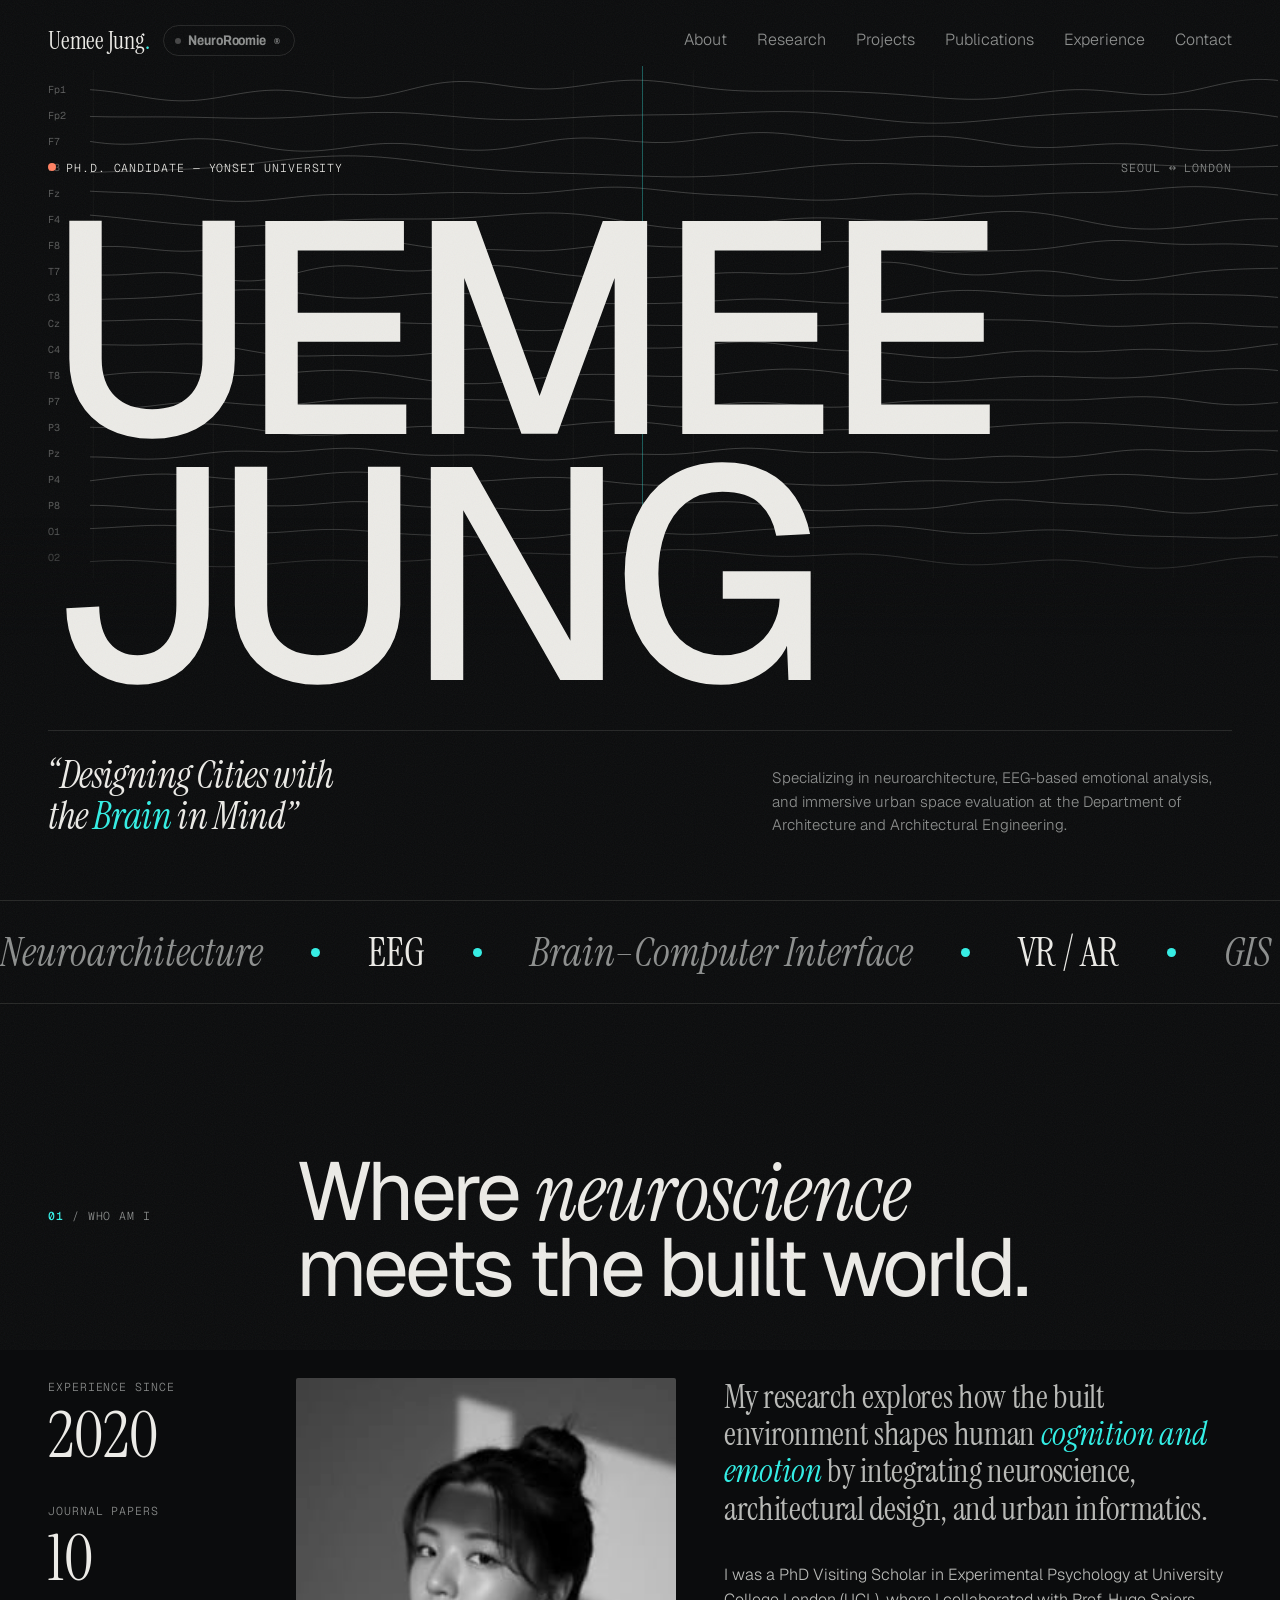
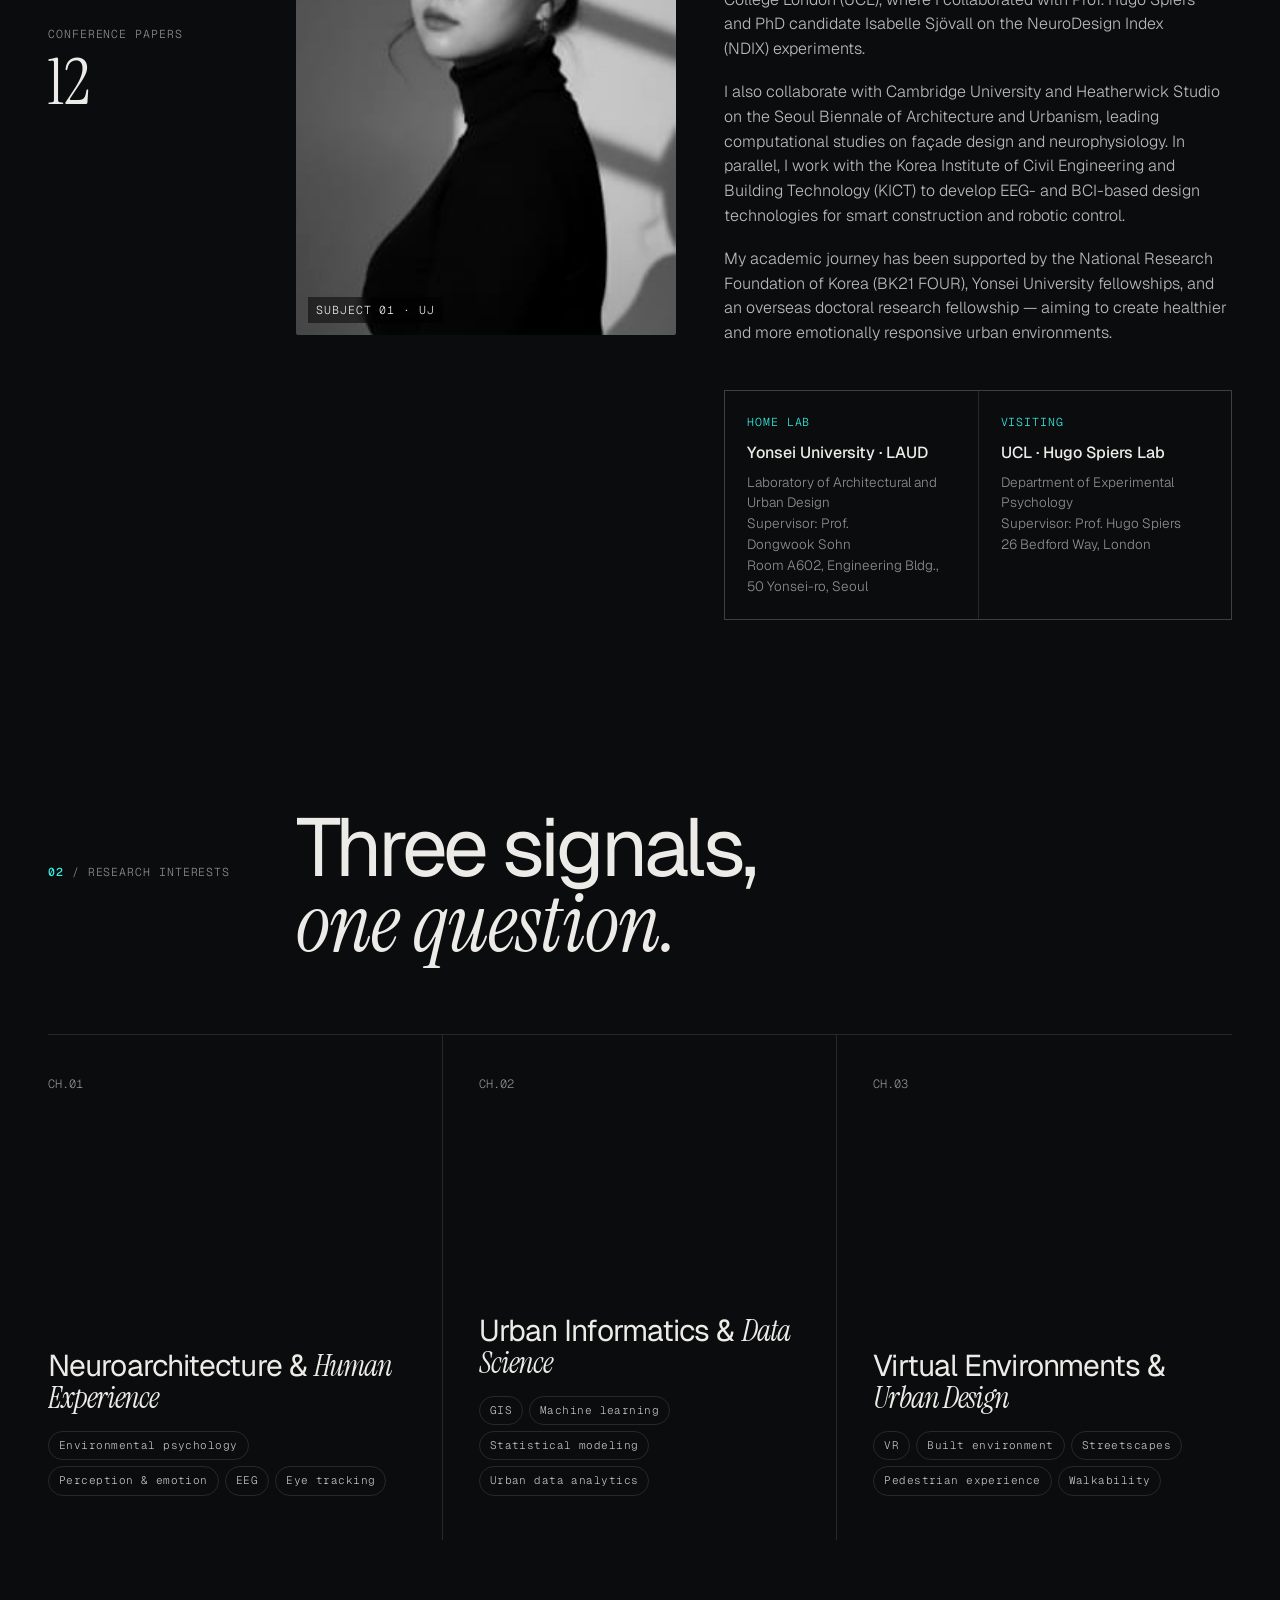
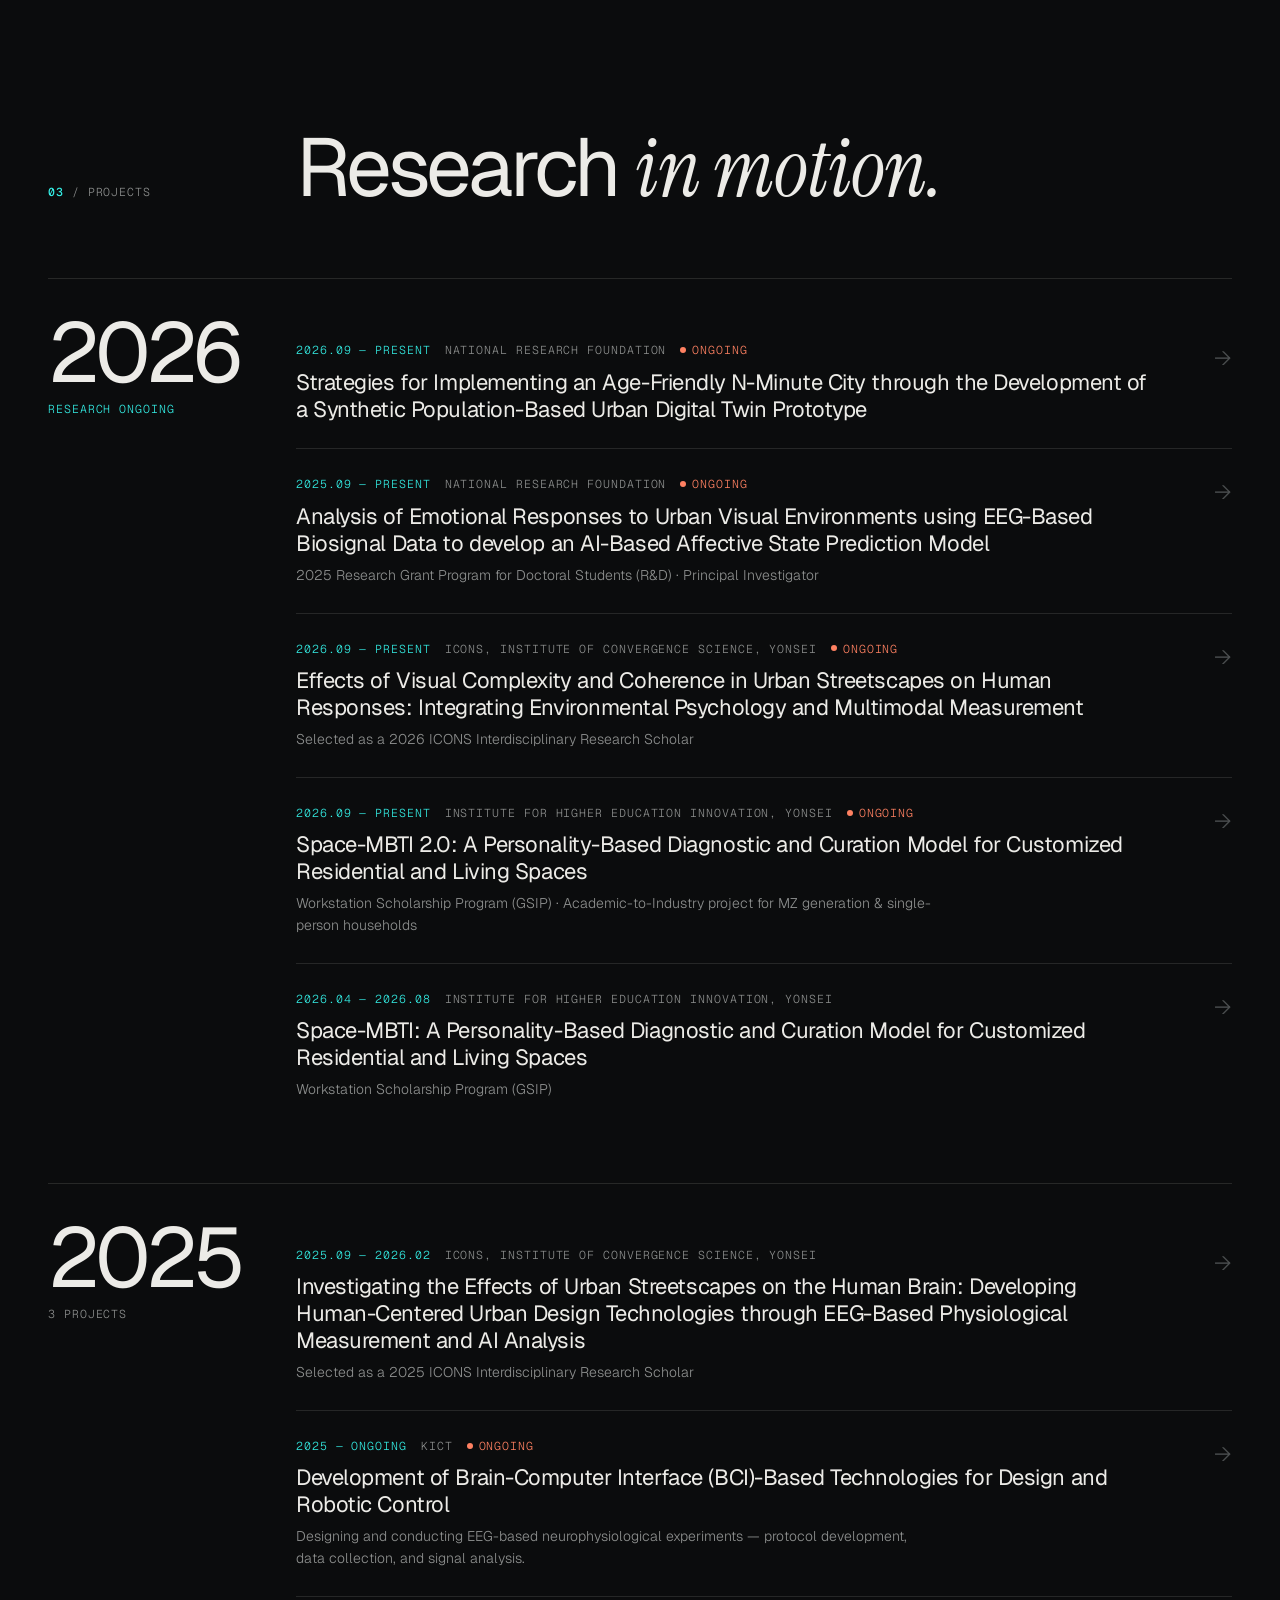
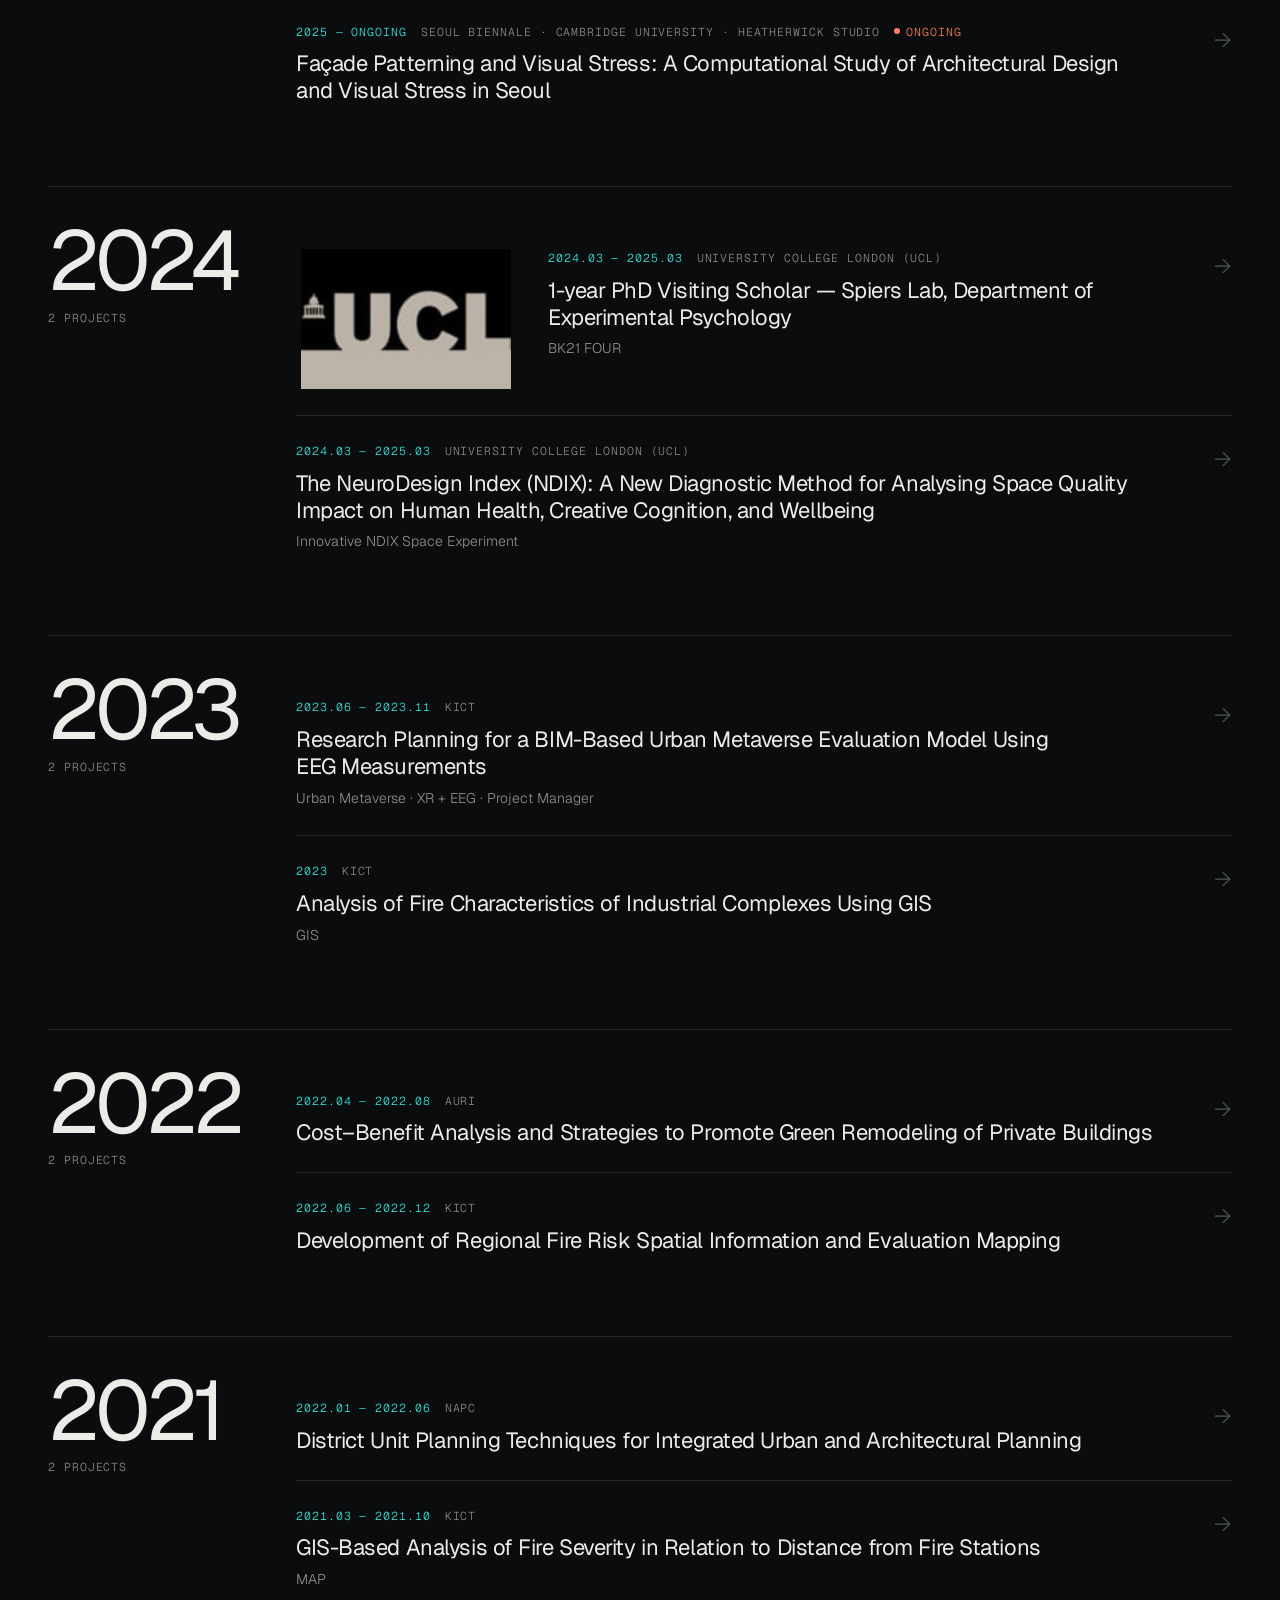
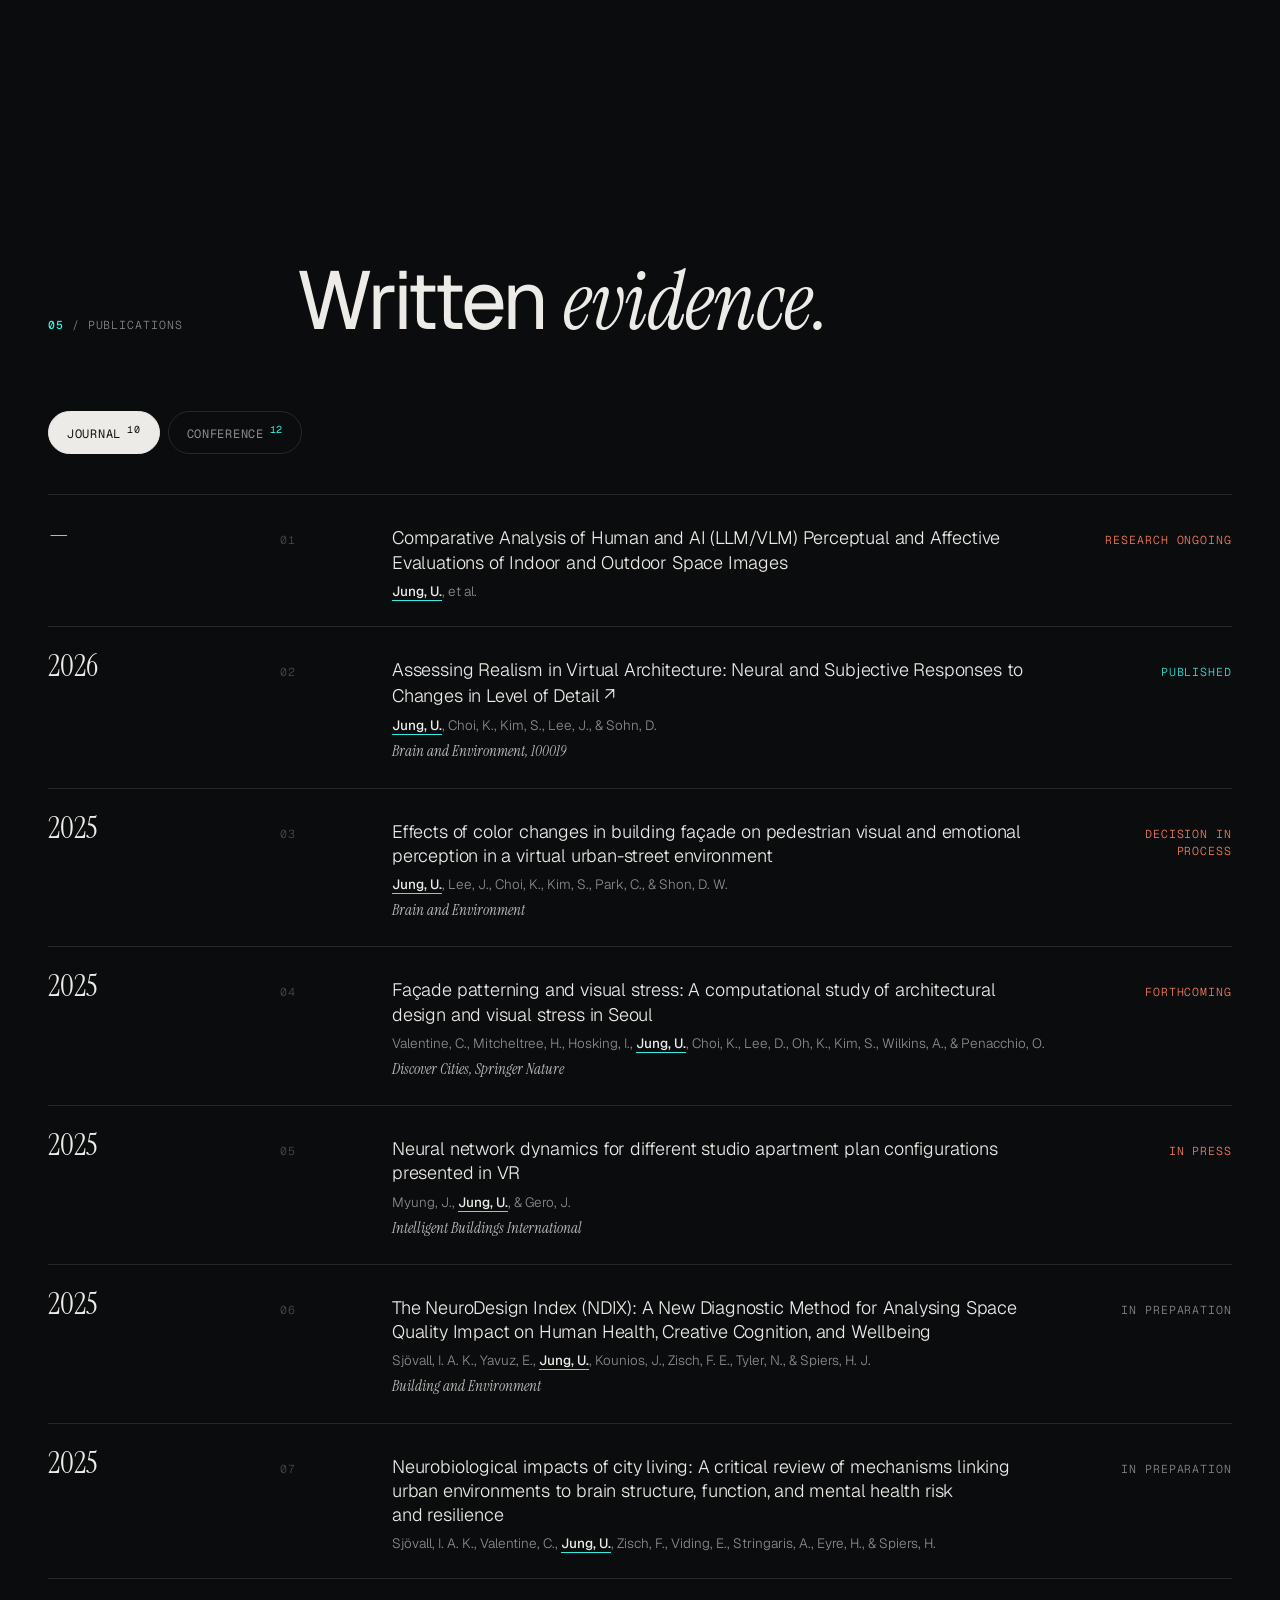
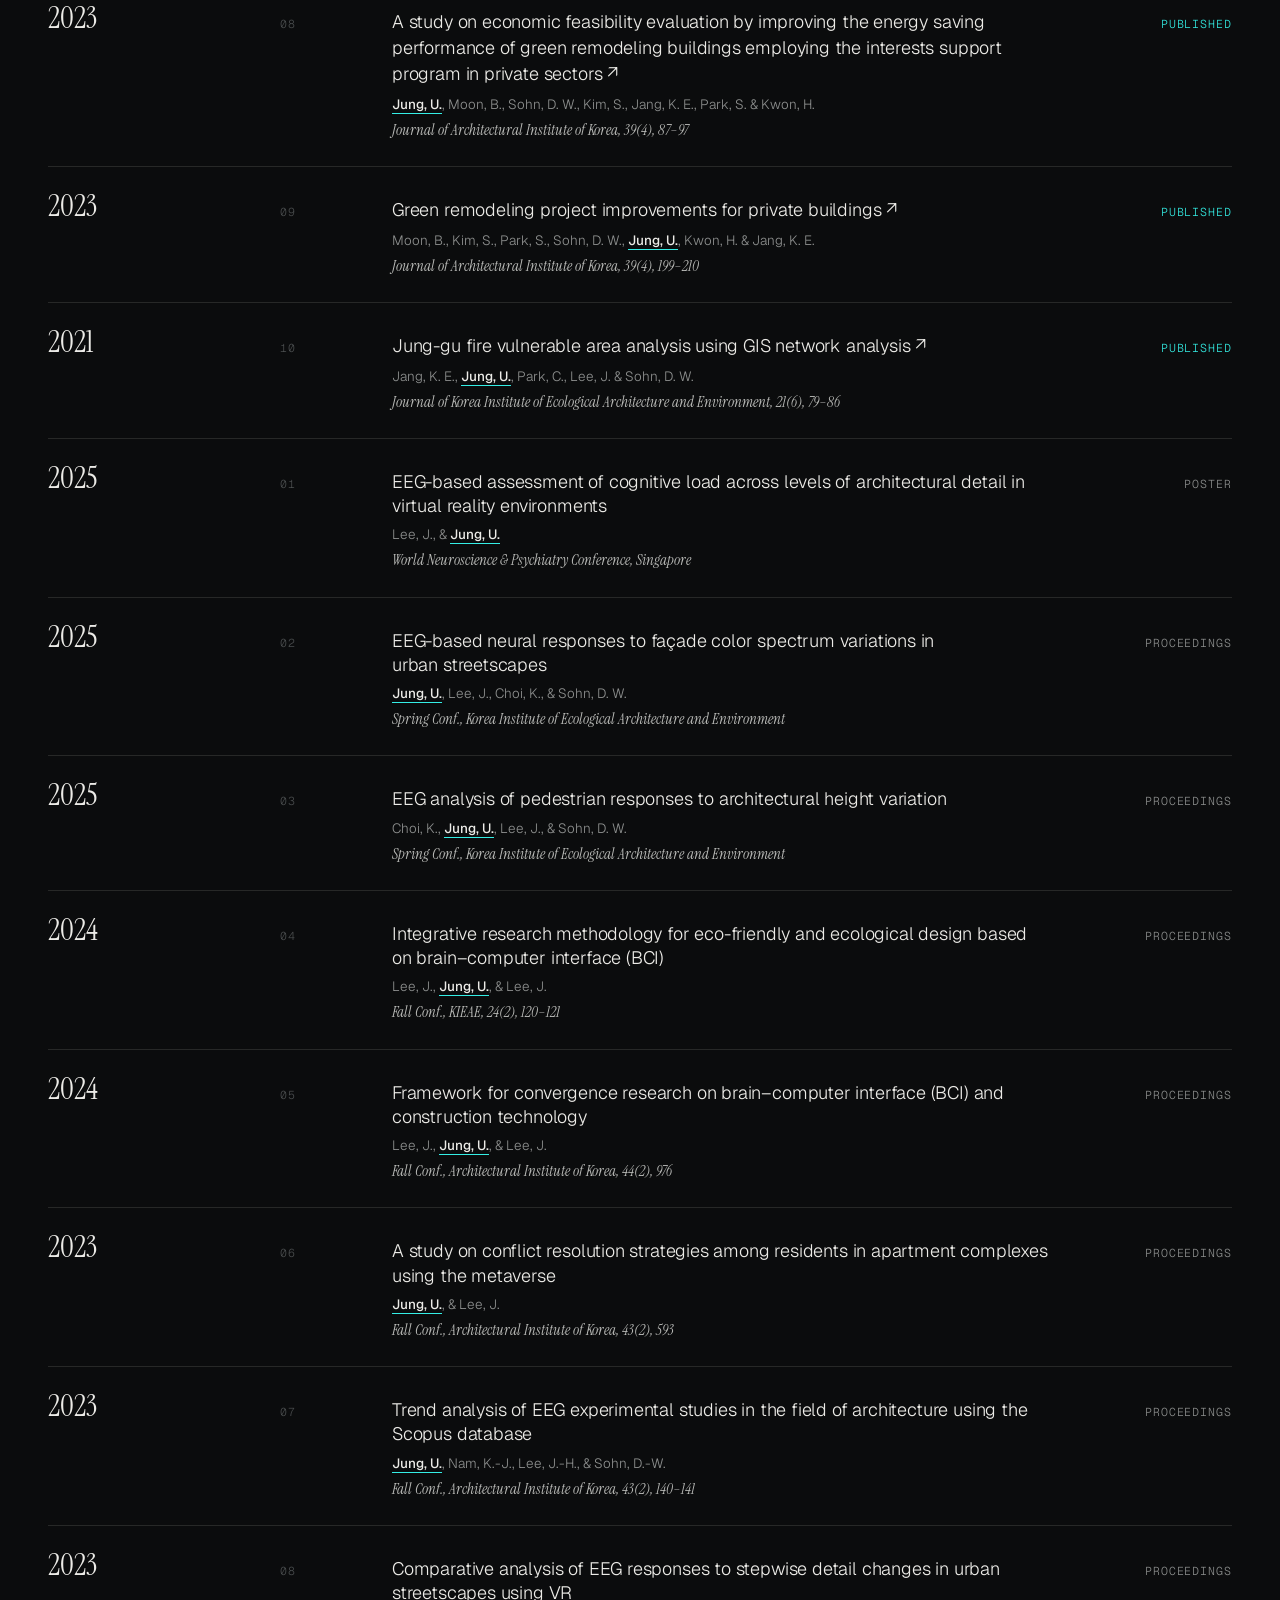
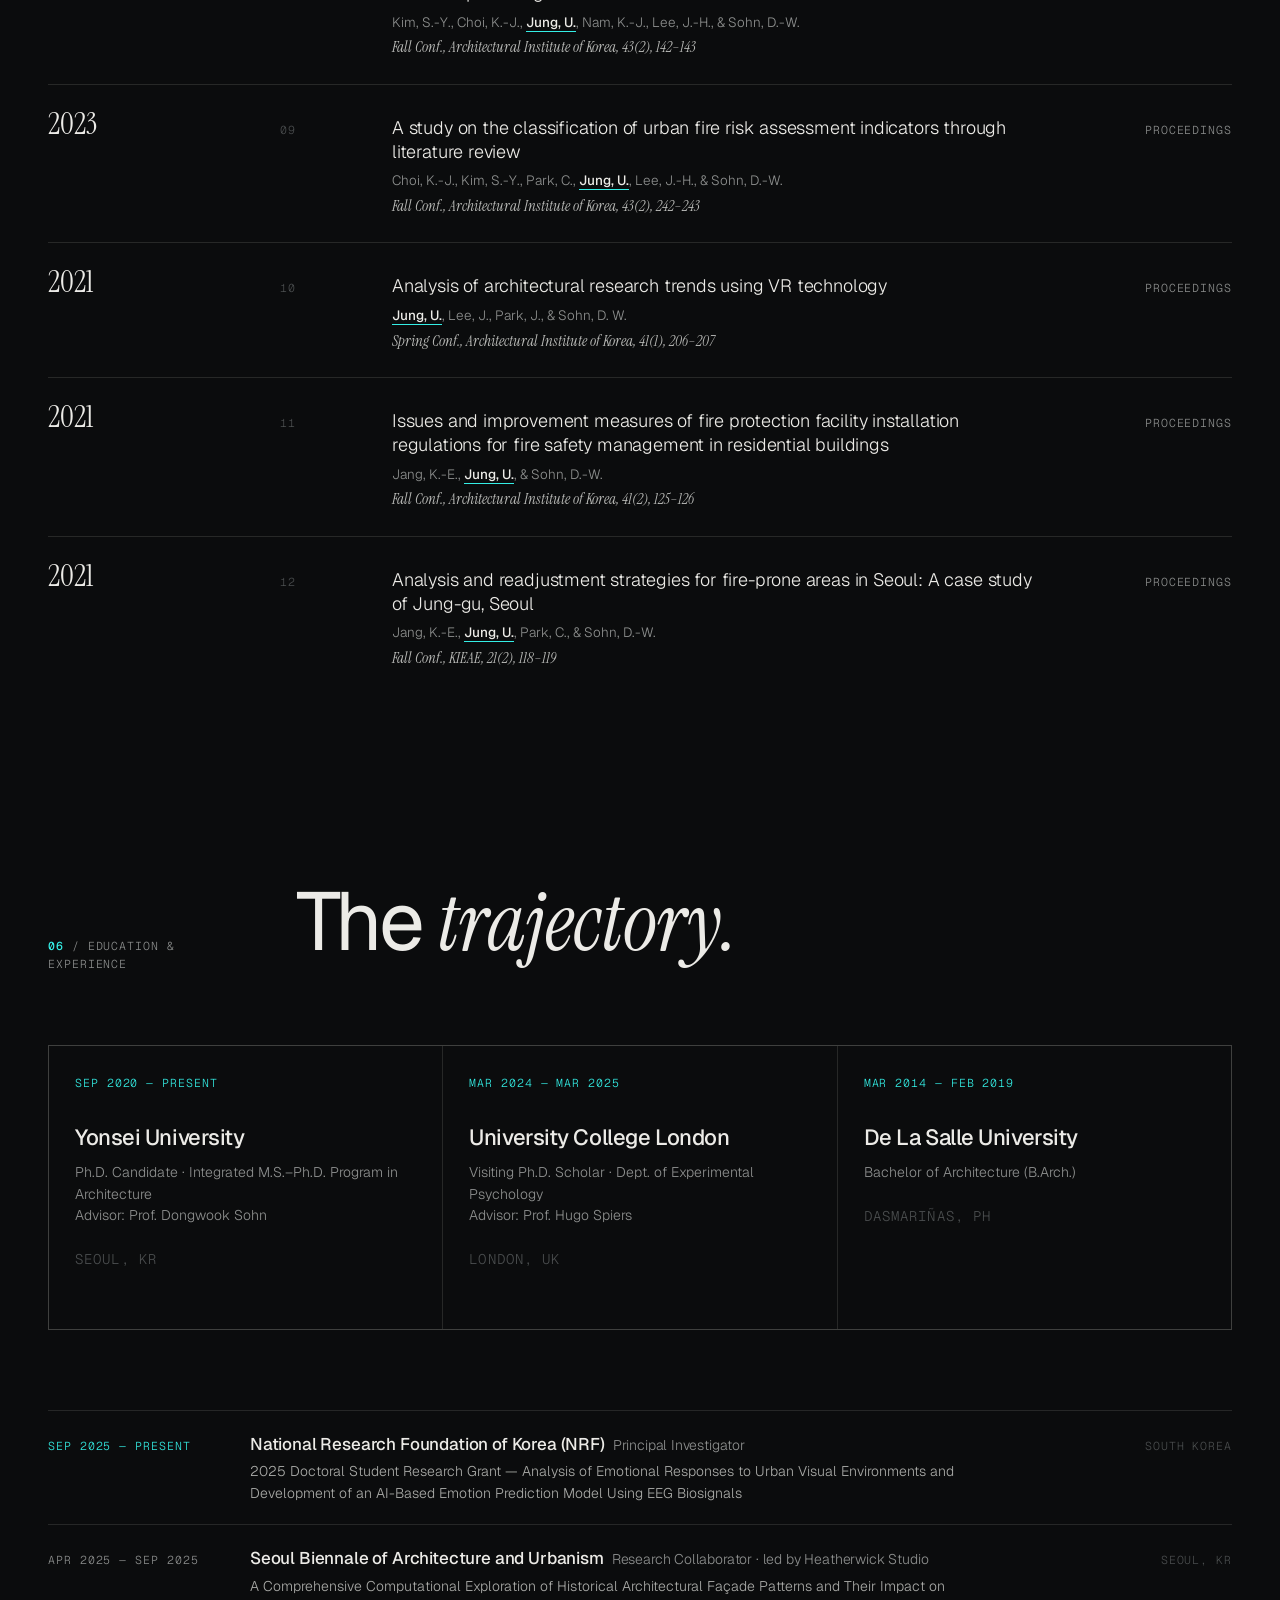
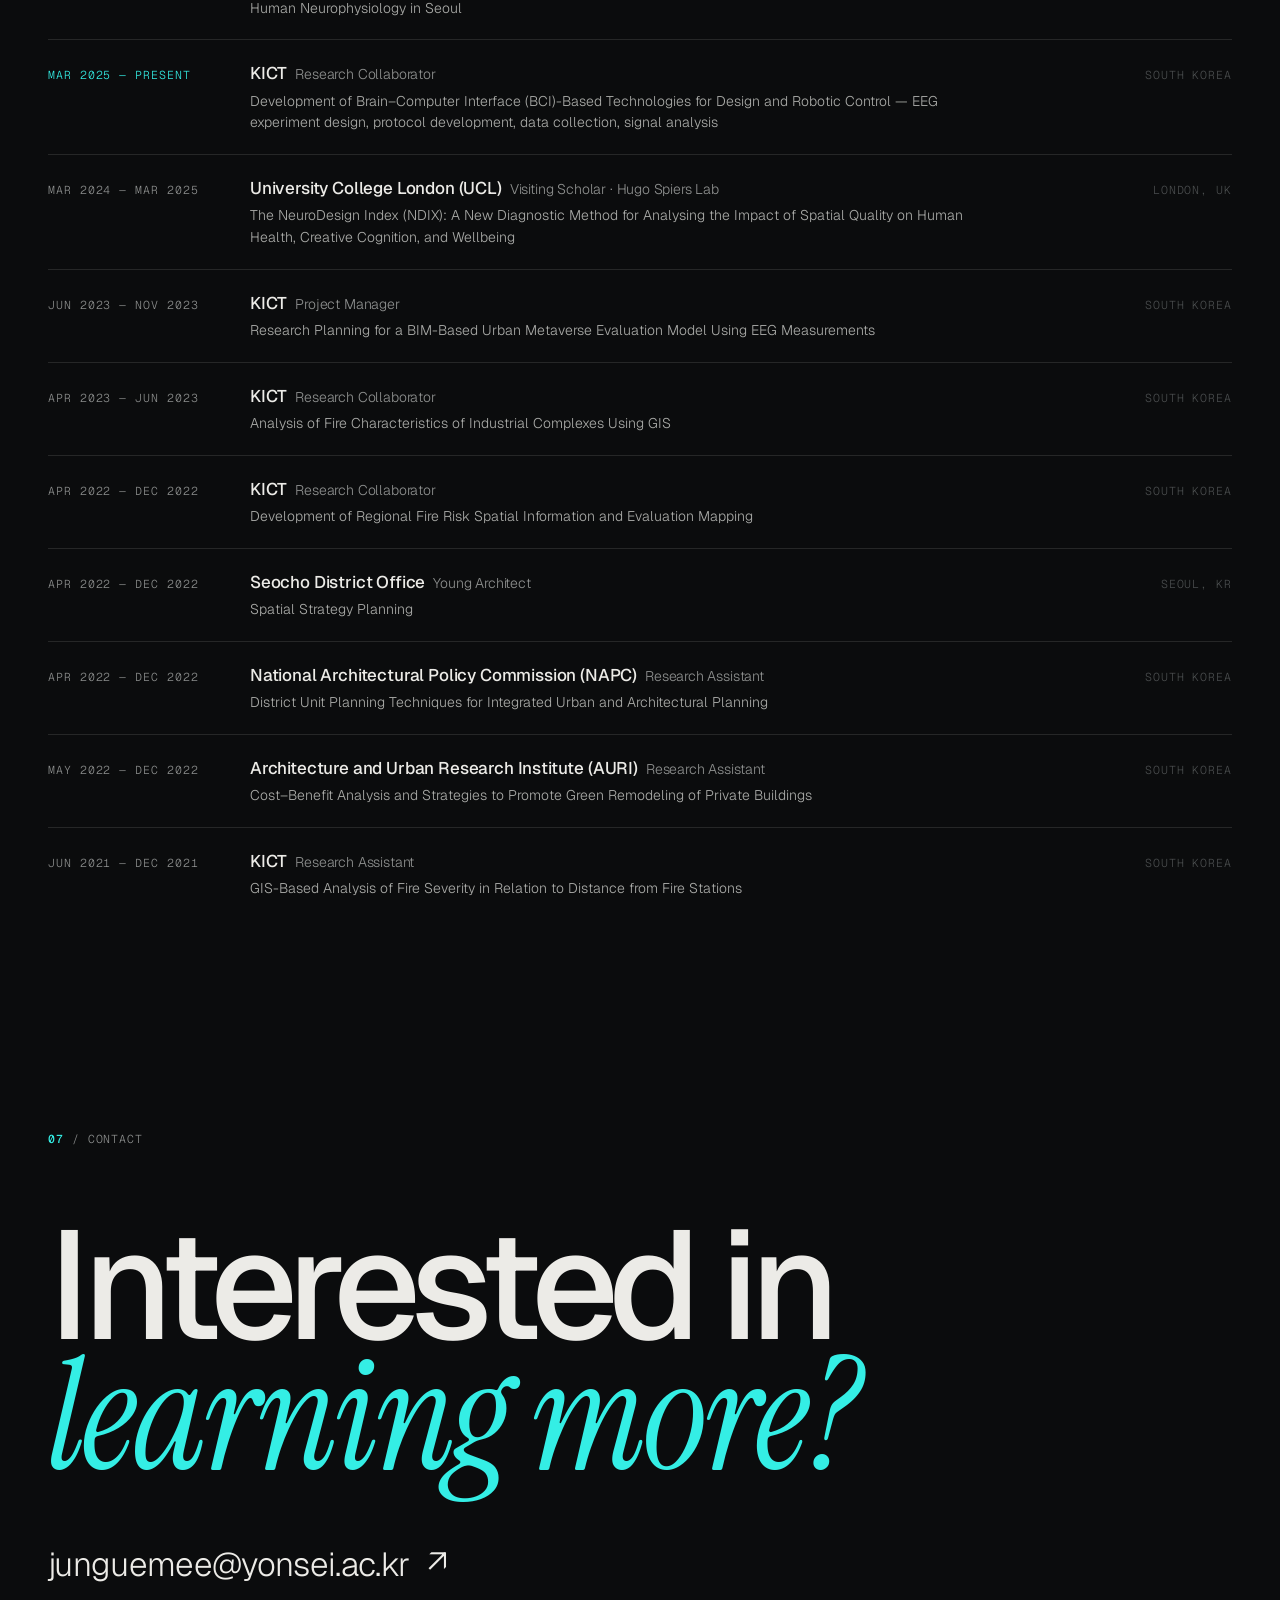
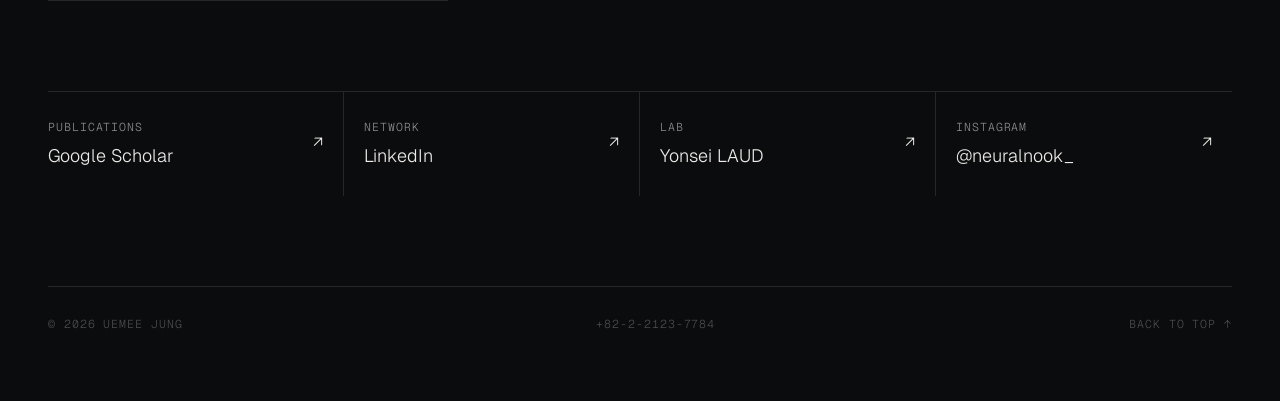
==== commit 254e8bcf: "List the tests instead of a single button There will be more than one, so the CTA is now a list buil" ====
--- a/index.html
+++ b/index.html
@@ -1 +1 @@
-<!DOCTYPE html><html lang="en"><head><meta charset="utf-8"/><meta name="viewport" content="width=device-width, initial-scale=1"/><title>Uemee Jung — Neuroarchitecture</title><meta name="description" content="Uemee Jung — Ph.D. candidate at Yonsei University. Neuroarchitecture, EEG-based emotional analysis, and immersive urban space evaluation."/><meta property="og:title" content="Uemee Jung — Designing Cities with the Brain in Mind"/><meta property="og:description" content="Neuroarchitecture · EEG · Urban Informatics · VR — Yonsei University / UCL"/><meta property="og:image" content="static/assets/profile.jpg"/><meta property="og:type" content="website"/><meta name="theme-color" content="#0b0c0d"/><link rel="icon" href="static/favicon.svg" type="image/svg+xml"/><link rel="preconnect" href="https://fonts.googleapis.com"/><link rel="preconnect" href="https://fonts.gstatic.com" crossorigin="anonymous"/><link href="https://fonts.googleapis.com/css2?family=Instrument+Serif:ital@0;1&amp;family=Geist:wght@300;400;500;600&amp;family=Geist+Mono:wght@400;500&amp;family=Archivo:wdth,wght@62..125,300..900&amp;display=swap" rel="stylesheet"/><link href="static/style.css" rel="stylesheet"/><script>document.documentElement.className='js'</script><script src="static/app.js" defer=""></script></head><body><div id="cur" aria-hidden="true"></div><nav id="nav"><div class="wrap"><div class="brand"><a href="#hero" class="logo">Uemee Jung<span>.</span></a><button class="nr-switch" id="nrToggle" type="button" aria-pressed="false" aria-label="NeuroRoomie mode"><span class="nr-dot"></span>NeuroRoomie<sup>&reg;</sup></button></div><ul class="nav-links"><li><a href="#about">About</a></li><li><a href="#research">Research</a></li><li><a href="#projects">Projects</a></li><li><a href="#pubs">Publications</a></li><li><a href="#cv">Experience</a></li><li><a href="#contact">Contact</a></li></ul><button class="burger" id="burger" type="button" aria-label="Open menu" aria-controls="mnav" aria-expanded="false"><span></span><span></span><span></span></button></div><div class="mnav" id="mnav"><ul class="mnav-links"><li><a href="#about">About</a></li><li><a href="#research">Research</a></li><li><a href="#projects">Projects</a></li><li><a href="#pubs">Publications</a></li><li><a href="#cv">Experience</a></li><li><a href="#contact">Contact</a></li></ul></div></nav><header id="hero" data-screen-label="Hero"><div class="hA"><canvas id="eeg" aria-hidden="true"></canvas><div class="wrap hero-in"><div class="hero-meta mono"><span class="rec"><i></i>Ph.D. Candidate — Yonsei University</span><span>Seoul ↔ London</span></div><h1 class="name" aria-label="Uemee Jung"><span class="name-row"><span class="ch" style="animation-delay:0.15s">U</span><span class="ch" style="animation-delay:0.21s">E</span><span class="ch" style="animation-delay:0.27s">M</span><span class="ch" style="animation-delay:0.33s">E</span><span class="ch" style="animation-delay:0.39s">E</span></span><span class="name-row"><span class="ch" style="animation-delay:0.45s">J</span><span class="ch" style="animation-delay:0.51s">U</span><span class="ch" style="animation-delay:0.57s">N</span><span class="ch" style="animation-delay:0.63s">G</span></span></h1><div class="hero-tag"><div class="q">“Designing Cities with<br/>the <span class="acc">Brain</span> in Mind”</div><p>Specializing in neuroarchitecture, EEG-based emotional analysis, and immersive urban space evaluation at the Department of Architecture and Architectural Engineering.</p></div></div></div></header><div class="marq" aria-hidden="true"><div class="marq-t" id="marq"><span>Neuroarchitecture</span><span>EEG</span><span>Brain–Computer Interface</span><span>VR / AR</span><span>GIS</span><span>Urban Design</span><span>Emotion &amp; Cognition</span><span>Visual Perception</span><span>Façade Design</span><span>Spatial Quality</span><span>Wellbeing</span><span>Urban Planning Guidelines</span><span>Neuroarchitecture</span><span>EEG</span><span>Brain–Computer Interface</span><span>VR / AR</span><span>GIS</span><span>Urban Design</span><span>Emotion &amp; Cognition</span><span>Visual Perception</span><span>Façade Design</span><span>Spatial Quality</span><span>Wellbeing</span><span>Urban Planning Guidelines</span></div></div><section class="blk" id="about" data-screen-label="About"><div class="wrap"><div class="sh rv"><span class="mono"><b>01</b> / Who am I</span><h2>Where <em>neuroscience</em><br/>meets the built world.</h2></div><div class="about"><div class="side-col rv"><div class="stat"><span class="mono">Experience since</span><b>2020</b></div><div class="stat"><span class="mono">Journal papers</span><b id="cntJ" data-count="10">0</b></div><div class="stat"><span class="mono">Conference papers</span><b id="cntC" data-count="12">0</b></div></div><div class="portrait rv"><img src="static/assets/profile.jpg" alt="Uemee Jung" loading="lazy"/><div class="scan" aria-hidden="true"></div><span class="tag mono">Subject 01 · UJ</span></div><div class="about-txt rv"><p class="lead">My research explores how the built environment shapes human <em>cognition and emotion</em> by integrating neuroscience, architectural design, and urban informatics.</p><p>I was a PhD Visiting Scholar in Experimental Psychology at University College London (UCL), where I collaborated with Prof. Hugo Spiers and PhD candidate Isabelle Sjövall on the NeuroDesign Index (NDIX) experiments.</p><p>I also collaborate with Cambridge University and Heatherwick Studio on the Seoul Biennale of Architecture and Urbanism, leading computational studies on façade design and neurophysiology. In parallel, I work with the Korea Institute of Civil Engineering and Building Technology (KICT) to develop EEG- and BCI-based design technologies for smart construction and robotic control.</p><p>My academic journey has been supported by the National Research Foundation of Korea (BK21 FOUR), Yonsei University fellowships, and an overseas doctoral research fellowship — aiming to create healthier and more emotionally responsive urban environments.</p><div class="aff"><div><span class="mono">Home lab</span><h4>Yonsei University · LAUD</h4><p>Laboratory of Architectural and Urban Design<br/>Supervisor: Prof. Dongwook Sohn<br/>Room A602, Engineering Bldg., 50 Yonsei-ro, Seoul</p></div><div><span class="mono">Visiting</span><h4>UCL · Hugo Spiers Lab</h4><p>Department of Experimental Psychology<br/>Supervisor: Prof. Hugo Spiers<br/>26 Bedford Way, London</p></div></div></div></div></div></section><section class="blk" id="research" data-screen-label="Research"><div class="wrap"><div class="sh rv"><span class="mono"><b>02</b> / Research Interests</span><h2>Three signals,<br/><em>one question.</em></h2></div><div class="ints"><div class="int rv"><span class="n">CH.01</span><canvas data-v="0" aria-hidden="true"></canvas><h3>Neuroarchitecture &amp; <em>Human Experience</em></h3><div class="chips"><span class="chip">Environmental psychology</span><span class="chip">Perception &amp; emotion</span><span class="chip">EEG</span><span class="chip">Eye tracking</span></div></div><div class="int rv"><span class="n">CH.02</span><canvas data-v="1" aria-hidden="true"></canvas><h3>Urban Informatics &amp; <em>Data Science</em></h3><div class="chips"><span class="chip">GIS</span><span class="chip">Machine learning</span><span class="chip">Statistical modeling</span><span class="chip">Urban data analytics</span></div></div><div class="int rv"><span class="n">CH.03</span><canvas data-v="2" aria-hidden="true"></canvas><h3>Virtual Environments &amp; <em>Urban Design</em></h3><div class="chips"><span class="chip">VR</span><span class="chip">Built environment</span><span class="chip">Streetscapes</span><span class="chip">Pedestrian experience</span><span class="chip">Walkability</span></div></div></div></div></section><section class="blk" id="projects" data-screen-label="Projects"><div class="wrap"><div class="sh rv"><span class="mono"><b>03</b> / Projects</span><h2>Research <em>in motion.</em></h2></div><div id="prjRoot"><div class="yr"><div class="yr-l rv"><b>2026</b><span class="mono">Research ongoing</span></div><div class="prj-list"><div class="prj rv"><div><div class="org mono"><span class="d">2026.09 — present</span><span>National Research Foundation</span><span class="badge">Ongoing</span></div><h4>Strategies for Implementing an Age-Friendly N-Minute City through the Development of a Synthetic Population-Based Urban Digital Twin Prototype</h4></div><span class="arr">→</span></div><div class="prj rv"><div><div class="org mono"><span class="d">2025.09 — present</span><span>National Research Foundation</span><span class="badge">Ongoing</span></div><h4>Analysis of Emotional Responses to Urban Visual Environments using EEG-Based Biosignal Data to develop an AI-Based Affective State Prediction Model</h4><p class="sub">2025 Research Grant Program for Doctoral Students (R&amp;D) · Principal Investigator</p></div><span class="arr">→</span></div><div class="prj rv"><div><div class="org mono"><span class="d">2026.09 — present</span><span>ICONS, Institute of Convergence Science, Yonsei</span><span class="badge">Ongoing</span></div><h4>Effects of Visual Complexity and Coherence in Urban Streetscapes on Human Responses: Integrating Environmental Psychology and Multimodal Measurement</h4><p class="sub">Selected as a 2026 ICONS Interdisciplinary Research Scholar</p></div><span class="arr">→</span></div><div class="prj rv"><div><div class="org mono"><span class="d">2026.09 — present</span><span>Institute for Higher Education Innovation, Yonsei</span><span class="badge">Ongoing</span></div><h4>Space-MBTI 2.0: A Personality-Based Diagnostic and Curation Model for Customized Residential and Living Spaces</h4><p class="sub">Workstation Scholarship Program (GSIP) · Academic-to-Industry project for MZ generation &amp; single-person households</p></div><span class="arr">→</span></div><div class="prj rv"><div><div class="org mono"><span class="d">2026.04 — 2026.08</span><span>Institute for Higher Education Innovation, Yonsei</span></div><h4>Space-MBTI: A Personality-Based Diagnostic and Curation Model for Customized Residential and Living Spaces</h4><p class="sub">Workstation Scholarship Program (GSIP)</p></div><span class="arr">→</span></div></div></div><div class="yr"><div class="yr-l rv"><b>2025</b><span class="mono" style="color:var(--mute)">3 projects</span></div><div class="prj-list"><div class="prj rv"><div><div class="org mono"><span class="d">2025.09 — 2026.02</span><span>ICONS, Institute of Convergence Science, Yonsei</span></div><h4>Investigating the Effects of Urban Streetscapes on the Human Brain: Developing Human-Centered Urban Design Technologies through EEG-Based Physiological Measurement and AI Analysis</h4><p class="sub">Selected as a 2025 ICONS Interdisciplinary Research Scholar</p></div><span class="arr">→</span></div><div class="prj rv"><div><div class="org mono"><span class="d">2025 — ongoing</span><span>KICT</span><span class="badge">Ongoing</span></div><h4>Development of Brain-Computer Interface (BCI)-Based Technologies for Design and Robotic Control</h4><p class="sub">Designing and conducting EEG-based neurophysiological experiments — protocol development, data collection, and signal analysis.</p></div><span class="arr">→</span></div><div class="prj rv"><div><div class="org mono"><span class="d">2025 — ongoing</span><span>Seoul Biennale · Cambridge University · Heatherwick Studio</span><span class="badge">Ongoing</span></div><h4>Façade Patterning and Visual Stress: A Computational Study of Architectural Design and Visual Stress in Seoul</h4></div><span class="arr">→</span></div></div></div><div class="yr"><div class="yr-l rv"><b>2024</b><span class="mono" style="color:var(--mute)">2 projects</span></div><div class="prj-list"><div class="prj rv"><img src="static/assets/p09.jpg" alt="" loading="lazy"/><div><div class="org mono"><span class="d">2024.03 — 2025.03</span><span>University College London (UCL)</span></div><h4>1-year PhD Visiting Scholar — Spiers Lab, Department of Experimental Psychology</h4><p class="sub">BK21 FOUR</p></div><span class="arr">→</span></div><div class="prj rv"><div><div class="org mono"><span class="d">2024.03 — 2025.03</span><span>University College London (UCL)</span></div><h4>The NeuroDesign Index (NDIX): A New Diagnostic Method for Analysing Space Quality Impact on Human Health, Creative Cognition, and Wellbeing</h4><p class="sub">Innovative NDIX Space Experiment</p></div><span class="arr">→</span></div></div></div><div class="yr"><div class="yr-l rv"><b>2023</b><span class="mono" style="color:var(--mute)">2 projects</span></div><div class="prj-list"><div class="prj rv"><div><div class="org mono"><span class="d">2023.06 — 2023.11</span><span>KICT</span></div><h4>Research Planning for a BIM-Based Urban Metaverse Evaluation Model Using EEG Measurements</h4><p class="sub">Urban Metaverse · XR + EEG · Project Manager</p></div><span class="arr">→</span></div><div class="prj rv"><div><div class="org mono"><span class="d">2023</span><span>KICT</span></div><h4>Analysis of Fire Characteristics of Industrial Complexes Using GIS</h4><p class="sub">GIS</p></div><span class="arr">→</span></div></div></div><div class="yr"><div class="yr-l rv"><b>2022</b><span class="mono" style="color:var(--mute)">2 projects</span></div><div class="prj-list"><div class="prj rv"><div><div class="org mono"><span class="d">2022.04 — 2022.08</span><span>AURI</span></div><h4>Cost–Benefit Analysis and Strategies to Promote Green Remodeling of Private Buildings</h4></div><span class="arr">→</span></div><div class="prj rv"><div><div class="org mono"><span class="d">2022.06 — 2022.12</span><span>KICT</span></div><h4>Development of Regional Fire Risk Spatial Information and Evaluation Mapping</h4></div><span class="arr">→</span></div></div></div><div class="yr"><div class="yr-l rv"><b>2021</b><span class="mono" style="color:var(--mute)">2 projects</span></div><div class="prj-list"><div class="prj rv"><div><div class="org mono"><span class="d">2022.01 — 2022.06</span><span>NAPC</span></div><h4>District Unit Planning Techniques for Integrated Urban and Architectural Planning</h4></div><span class="arr">→</span></div><a class="prj rv" href="https://www.dbpia.co.kr/Journal/articleDetail?nodeId=NODE10674006" target="_blank" rel="noopener noreferrer"><div><div class="org mono"><span class="d">2021.03 — 2021.10</span><span>KICT</span></div><h4>GIS-Based Analysis of Fire Severity in Relation to Distance from Fire Stations</h4><p class="sub">MAP</p></div><span class="arr">→</span></a></div></div></div></div></section><section id="venture" data-screen-label="Enterprise"><div class="wrap"><div class="v-mast g12 lbl"><span>04 — Enterprise &amp; Innovation</span><span>Venture file / NR-25</span><span>Seoul — Munich</span><span>Concept stage, 2025</span></div></div><div class="wrap" style="overflow:hidden"><div class="v-word" id="vWord" aria-label="NeuroRoomie"><span style="transition-delay:0s">N</span><span style="transition-delay:0.045s">e</span><span style="transition-delay:0.09s">u</span><span style="transition-delay:0.135s">r</span><span style="transition-delay:0.18s">o</span><span style="transition-delay:0.22499999999999998s">R</span><span style="transition-delay:0.27s">o</span><span style="transition-delay:0.315s">o</span><span style="transition-delay:0.36s">m</span><span style="transition-delay:0.40499999999999997s">i</span><span style="transition-delay:0.44999999999999996s">e</span><sup>®</sup></div></div><div class="wrap"><div class="v-sub g12"><span class="ko">이 방, 뇌가 골랐어요</span><span class="lbl">EEG × Space-BTI</span><span class="lbl">Interior-tech</span><span class="lbl">Founder &amp; CEO: Uemee Jung</span></div><div class="nr-cta"><a href="https://uemeejung.com/neuroroomie/1" target="_blank" rel="noopener">공간 궁합 테스트 가기 <i>↗</i></a></div><div class="v-spread g12"><div class="t rv"><h3>Brain-fit<br/>interiors</h3><div class="cols"><p>NeuroRoomie is a concept project exploring how brainwave (EEG) data and spatial personality profiling (Space-BTI) can be combined to recommend interior layouts and styles.</p><p>Each recommendation is tailored to an individual’s emotional state — interior styles, furniture layouts and spatial configurations, optimized by the brain.</p></div><div class="fd"><div><span class="lbl" style="color:var(--g)">Founder &amp; CEO</span><b>Uemee Jung</b></div><span class="lbl">Yonsei University</span></div></div><figure class="rv"><div class="im"><img src="static/assets/nr-hero.jpg" alt="NeuroRoomie pitch cover" loading="lazy"/></div><figcaption class="lbl"><span>Fig. 01 — Pitch cover</span><span>Hover for colour</span></figcaption></figure></div></div><div class="v-band"><div class="wrap"><div class="lbl"><span>Manifesto</span><span>NR / 001</span></div><div class="big rv"><span>We shape</span><span class="r"><span class="o">spaces.</span></span><span>We shape</span><span class="r">moods.</span></div><div class="foot"><p>NeuroRoomie isn’t just about interiors — it’s about making you feel truly at home: emotionally, cognitively, and physically.</p><span class="lbl">Neuroscience-driven space solutions</span></div></div></div><div class="wrap"><div class="v-sec"><div class="v-hd g12 rv"><span class="n">01</span><h4>How it works</h4><span class="lbl">Three steps / one profile</span></div><div class="v-row g12 rv"><span class="k">STEP / A</span><span class="h">Diagnose</span><p>MBTI-style Space-BTI questionnaire profiles how a person prefers to live, focus and rest.</p><span class="x">Space-BTI</span></div><div class="v-row g12 rv"><span class="k">STEP / B</span><span class="h">Measure</span><p>Real-time brainwave database (EEG-DB) adds a measured emotional layer to stated preference.</p><span class="x">EEG-DB</span></div><div class="v-row g12 rv"><span class="k">STEP / C</span><span class="h">Recommend</span><p>Personalized interior styles, furniture layouts and spatial configurations.</p><span class="x">Output</span></div></div><div class="v-sec"><div class="v-hd g12 rv"><span class="n">02</span><h4>Business model</h4><span class="lbl">Freemium</span></div><div class="v-spec rv"><div class="tr th"><span class="lbl">Tier</span><div><b>Basic</b><small class="lbl">무료 / Free</small></div><div class="pro"><b>Premium</b><small class="lbl">유료 / Paid</small></div></div><div class="tr"><span class="lbl">Method</span><div>MBTI-style spatial diagnostics</div><div>EEG-based emotional response measurement</div></div><div class="tr"><span class="lbl">Space-BTI type</span><div class="yes">Included</div><div class="yes">Included</div></div><div class="tr"><span class="lbl">Brainwave analysis</span><div class="no">—</div><div class="yes">Included</div></div><div class="tr"><span class="lbl">Output</span><div>Personalized design recommendations</div><div>Neuroscience-driven space solutions</div></div></div></div><div class="v-sec"><div class="v-hd g12 rv"><span class="n">03</span><h4>Markets &amp; roadmap</h4><span class="lbl">B2B emotional consulting</span></div><div class="v-mkt rv"><div><span class="lbl">M / 01</span><b>Wellness<br/>offices</b></div><div><span class="lbl">M / 02</span><b>Co-living<br/>spaces</b></div><div><span class="lbl">M / 03</span><b>Retail<br/>environments</b></div><div><span class="lbl">M / 04</span><b>Interior<br/>commerce API</b></div></div><div class="v-road rv"><div class="now"><span class="lbl" style="color:var(--kb)">Phase 1 — now</span><h5>Secure user data</h5><p>Build large-scale user data assets through competitions and bootcamps.</p></div><div><span class="lbl">Phase 2</span><h5>Validate</h5><p>Test market potential, business viability and global scalability.</p></div><div><span class="lbl">Phase 3</span><h5>Integrate &amp; consult</h5><p>Interior-commerce API integrations and B2B emotional consulting.</p></div></div></div><div class="v-sec"><div class="v-hd g12 rv"><span class="n">04</span><h4>Space-BTI</h4><span class="lbl">Interactive specimen</span></div><div class="v-bti g12 rv"><div class="code"><span class="lbl hint">Click a letter to flip the axis</span><div class="letters" id="vLetters" data-axes="[[&quot;S&quot;,&quot;Social&quot;,&quot;P&quot;,&quot;Private&quot;],[&quot;B&quot;,&quot;Bright&quot;,&quot;C&quot;,&quot;Calm&quot;],[&quot;A&quot;,&quot;Activity&quot;,&quot;R&quot;,&quot;Rest&quot;],[&quot;S&quot;,&quot;Structured&quot;,&quot;F&quot;,&quot;Flexible&quot;]]"></div></div><div class="qs"><span class="lbl" style="color:var(--g)">Sample questions</span><div class="q"><span class="lbl">Q1</span><h6>When you enter a room, what makes you feel most comfortable?</h6><label data-k="A" data-set="1:1">Warm lighting and cozy textures</label><label data-k="B" data-set="1:0">Clean lines and open space</label><label data-k="C" data-set="0:0">Bold colors and unique objects</label></div><div class="q"><span class="lbl">Q2</span><h6>Which environment helps you focus best?</h6><label data-k="A" data-set="0:1">Quiet, enclosed spaces</label><label data-k="B" data-set="1:0">Bright, airy spaces with natural light</label><label data-k="C" data-set="3:1">Dynamic environments with flexible layouts</label></div></div></div><div class="v-ex rv"><div><b>SBAS</b><span class="lbl">Social · Bright · Activity-oriented · Structured</span></div><div><b>PCRF</b><span class="lbl">Private · Calm · Rest-oriented · Flexible</span></div></div><figure class="v-fig rv"><img src="static/assets/nr-concept.jpg" alt="Space-BTI system and app concept" loading="lazy"/><figcaption class="lbl"><span>Fig. 02 — Space-BTI system &amp; app concept</span><span>Basic / Premium</span></figcaption></figure></div><div class="v-sec v-rec"><div class="v-hd g12 rv"><span class="n">05</span><h4>Recognition</h4><span class="lbl">Selected programmes</span></div><div class="v-row g12 rv"><span class="k">2025</span><span class="h">Global Graduate Student Empowerment Bootcamp</span><p>Selected and participated.</p><span class="x">Munich, DE</span></div><div class="v-row g12 rv"><span class="k">2025</span><span class="h">Joint Laboratory Startup Camp</span><p>Selected and participated.</p><span class="x">Korea</span></div></div><div class="v-end"><div class="lbl" style="display:flex;justify-content:space-between"><span>Closing note</span><span>NR / end</span></div><div class="g12"><q class="rv">“NeuroRoomie isn’t just about interiors. It’s about making you feel <em>truly at home</em>.”</q></div><div class="v-cta"><span class="lbl">Partnership &amp; collaboration</span><a href="#contact">Get in touch <i>↗</i></a></div></div></div></section><section class="blk" id="pubs" data-screen-label="Publications"><div class="wrap"><div class="sh rv"><span class="mono"><b>05</b> / Publications</span><h2>Written <em>evidence.</em></h2></div><div class="tabs rv"><button class="tab on" data-t="j" type="button">Journal<sup>10</sup></button><button class="tab" data-t="c" type="button">Conference<sup>12</sup></button></div><div class="pub-list" id="pubJournal"><div class="pub rv"><span class="y">—</span><span class="i mono">01</span><div><div class="t">Comparative Analysis of Human and AI (LLM/VLM) Perceptual and Affective Evaluations of Indoor and Outdoor Space Images</div><div class="a"><b>Jung, U.</b>, et al.</div></div><span class="st mono wip">Research ongoing</span></div><div class="pub rv"><span class="y">2026</span><span class="i mono">02</span><div><a class="t" href="https://www.sciencedirect.com/science/article/pii/S3050591726000075" target="_blank" rel="noopener noreferrer">Assessing Realism in Virtual Architecture: Neural and Subjective Responses to Changes in Level of Detail ↗</a><div class="a"><b>Jung, U.</b>, Choi, K., Kim, S., Lee, J., &amp; Sohn, D.</div><div class="v">Brain and Environment, 100019</div></div><span class="st mono ok">Published</span></div><div class="pub rv"><span class="y">2025</span><span class="i mono">03</span><div><div class="t">Effects of color changes in building façade on pedestrian visual and emotional perception in a virtual urban-street environment</div><div class="a"><b>Jung, U.</b>, Lee, J., Choi, K., Kim, S., Park, C., &amp; Shon, D. W.</div><div class="v">Brain and Environment</div></div><span class="st mono wip">Decision in process</span></div><div class="pub rv"><span class="y">2025</span><span class="i mono">04</span><div><div class="t">Façade patterning and visual stress: A computational study of architectural design and visual stress in Seoul</div><div class="a">Valentine, C., Mitcheltree, H., Hosking, I., <b>Jung, U.</b>, Choi, K., Lee, D., Oh, K., Kim, S., Wilkins, A., &amp; Penacchio, O.</div><div class="v">Discover Cities, Springer Nature</div></div><span class="st mono wip">Forthcoming</span></div><div class="pub rv"><span class="y">2025</span><span class="i mono">05</span><div><div class="t">Neural network dynamics for different studio apartment plan configurations presented in VR</div><div class="a">Myung, J., <b>Jung, U.</b>, &amp; Gero, J.</div><div class="v">Intelligent Buildings International</div></div><span class="st mono wip">In press</span></div><div class="pub rv"><span class="y">2025</span><span class="i mono">06</span><div><div class="t">The NeuroDesign Index (NDIX): A New Diagnostic Method for Analysing Space Quality Impact on Human Health, Creative Cognition, and Wellbeing</div><div class="a">Sjövall, I. A. K., Yavuz, E., <b>Jung, U.</b>, Kounios, J., Zisch, F. E., Tyler, N., &amp; Spiers, H. J.</div><div class="v">Building and Environment</div></div><span class="st mono ">In preparation</span></div><div class="pub rv"><span class="y">2025</span><span class="i mono">07</span><div><div class="t">Neurobiological impacts of city living: A critical review of mechanisms linking urban environments to brain structure, function, and mental health risk and resilience</div><div class="a">Sjövall, I. A. K., Valentine, C., <b>Jung, U.</b>, Zisch, F., Viding, E., Stringaris, A., Eyre, H., &amp; Spiers, H.</div></div><span class="st mono ">In preparation</span></div><div class="pub rv"><span class="y">2023</span><span class="i mono">08</span><div><a class="t" href="https://www.dbpia.co.kr/Journal/articleDetail?nodeId=NODE11405216" target="_blank" rel="noopener noreferrer">A study on economic feasibility evaluation by improving the energy saving performance of green remodeling buildings employing the interests support program in private sectors ↗</a><div class="a"><b>Jung, U.</b>, Moon, B., Sohn, D. W., Kim, S., Jang, K. E., Park, S. &amp; Kwon, H.</div><div class="v">Journal of Architectural Institute of Korea, 39(4), 87–97</div></div><span class="st mono ok">Published</span></div><div class="pub rv"><span class="y">2023</span><span class="i mono">09</span><div><a class="t" href="https://www.dbpia.co.kr/Journal/articleDetail?nodeId=NODE11405229" target="_blank" rel="noopener noreferrer">Green remodeling project improvements for private buildings ↗</a><div class="a">Moon, B., Kim, S., Park, S., Sohn, D. W., <b>Jung, U.</b>, Kwon, H. &amp; Jang, K. E.</div><div class="v">Journal of Architectural Institute of Korea, 39(4), 199–210</div></div><span class="st mono ok">Published</span></div><div class="pub rv"><span class="y">2021</span><span class="i mono">10</span><div><a class="t" href="https://kieae.kr/xml/31428/31428.pdf" target="_blank" rel="noopener noreferrer">Jung-gu fire vulnerable area analysis using GIS network analysis ↗</a><div class="a">Jang, K. E., <b>Jung, U.</b>, Park, C., Lee, J. &amp; Sohn, D. W.</div><div class="v">Journal of Korea Institute of Ecological Architecture and Environment, 21(6), 79–86</div></div><span class="st mono ok">Published</span></div></div><div class="pub-list" id="pubConf"><div class="pub rv"><span class="y">2025</span><span class="i mono">01</span><div><div class="t">EEG-based assessment of cognitive load across levels of architectural detail in virtual reality environments</div><div class="a">Lee, J., &amp; <b>Jung, U.</b></div><div class="v">World Neuroscience &amp; Psychiatry Conference, Singapore</div></div><span class="st mono ">Poster</span></div><div class="pub rv"><span class="y">2025</span><span class="i mono">02</span><div><div class="t">EEG-based neural responses to façade color spectrum variations in urban streetscapes</div><div class="a"><b>Jung, U.</b>, Lee, J., Choi, K., &amp; Sohn, D. W.</div><div class="v">Spring Conf., Korea Institute of Ecological Architecture and Environment</div></div><span class="st mono ">Proceedings</span></div><div class="pub rv"><span class="y">2025</span><span class="i mono">03</span><div><div class="t">EEG analysis of pedestrian responses to architectural height variation</div><div class="a">Choi, K., <b>Jung, U.</b>, Lee, J., &amp; Sohn, D. W.</div><div class="v">Spring Conf., Korea Institute of Ecological Architecture and Environment</div></div><span class="st mono ">Proceedings</span></div><div class="pub rv"><span class="y">2024</span><span class="i mono">04</span><div><div class="t">Integrative research methodology for eco-friendly and ecological design based on brain–computer interface (BCI)</div><div class="a">Lee, J., <b>Jung, U.</b>, &amp; Lee, J.</div><div class="v">Fall Conf., KIEAE, 24(2), 120–121</div></div><span class="st mono ">Proceedings</span></div><div class="pub rv"><span class="y">2024</span><span class="i mono">05</span><div><div class="t">Framework for convergence research on brain–computer interface (BCI) and construction technology</div><div class="a">Lee, J., <b>Jung, U.</b>, &amp; Lee, J.</div><div class="v">Fall Conf., Architectural Institute of Korea, 44(2), 976</div></div><span class="st mono ">Proceedings</span></div><div class="pub rv"><span class="y">2023</span><span class="i mono">06</span><div><div class="t">A study on conflict resolution strategies among residents in apartment complexes using the metaverse</div><div class="a"><b>Jung, U.</b>, &amp; Lee, J.</div><div class="v">Fall Conf., Architectural Institute of Korea, 43(2), 593</div></div><span class="st mono ">Proceedings</span></div><div class="pub rv"><span class="y">2023</span><span class="i mono">07</span><div><div class="t">Trend analysis of EEG experimental studies in the field of architecture using the Scopus database</div><div class="a"><b>Jung, U.</b>, Nam, K.-J., Lee, J.-H., &amp; Sohn, D.-W.</div><div class="v">Fall Conf., Architectural Institute of Korea, 43(2), 140–141</div></div><span class="st mono ">Proceedings</span></div><div class="pub rv"><span class="y">2023</span><span class="i mono">08</span><div><div class="t">Comparative analysis of EEG responses to stepwise detail changes in urban streetscapes using VR</div><div class="a">Kim, S.-Y., Choi, K.-J., <b>Jung, U.</b>, Nam, K.-J., Lee, J.-H., &amp; Sohn, D.-W.</div><div class="v">Fall Conf., Architectural Institute of Korea, 43(2), 142–143</div></div><span class="st mono ">Proceedings</span></div><div class="pub rv"><span class="y">2023</span><span class="i mono">09</span><div><div class="t">A study on the classification of urban fire risk assessment indicators through literature review</div><div class="a">Choi, K.-J., Kim, S.-Y., Park, C., <b>Jung, U.</b>, Lee, J.-H., &amp; Sohn, D.-W.</div><div class="v">Fall Conf., Architectural Institute of Korea, 43(2), 242–243</div></div><span class="st mono ">Proceedings</span></div><div class="pub rv"><span class="y">2021</span><span class="i mono">10</span><div><div class="t">Analysis of architectural research trends using VR technology</div><div class="a"><b>Jung, U.</b>, Lee, J., Park, J., &amp; Sohn, D. W.</div><div class="v">Spring Conf., Architectural Institute of Korea, 41(1), 206–207</div></div><span class="st mono ">Proceedings</span></div><div class="pub rv"><span class="y">2021</span><span class="i mono">11</span><div><div class="t">Issues and improvement measures of fire protection facility installation regulations for fire safety management in residential buildings</div><div class="a">Jang, K.-E., <b>Jung, U.</b>, &amp; Sohn, D.-W.</div><div class="v">Fall Conf., Architectural Institute of Korea, 41(2), 125–126</div></div><span class="st mono ">Proceedings</span></div><div class="pub rv"><span class="y">2021</span><span class="i mono">12</span><div><div class="t">Analysis and readjustment strategies for fire-prone areas in Seoul: A case study of Jung-gu, Seoul</div><div class="a">Jang, K.-E., <b>Jung, U.</b>, Park, C., &amp; Sohn, D.-W.</div><div class="v">Fall Conf., KIEAE, 21(2), 118–119</div></div><span class="st mono ">Proceedings</span></div></div></div></section><section class="blk" id="cv" data-screen-label="Experience"><div class="wrap"><div class="sh rv"><span class="mono"><b>06</b> / Education &amp; Experience</span><h2>The <em>trajectory.</em></h2></div><div class="edu"><div class="rv"><span class="mono">Sep 2020 — Present</span><h4>Yonsei University</h4><p>Ph.D. Candidate · Integrated M.S.–Ph.D. Program in Architecture<br/>Advisor: Prof. Dongwook Sohn</p><p class="loc mono">Seoul, KR</p></div><div class="rv"><span class="mono">Mar 2024 — Mar 2025</span><h4>University College London</h4><p>Visiting Ph.D. Scholar · Dept. of Experimental Psychology<br/>Advisor: Prof. Hugo Spiers</p><p class="loc mono">London, UK</p></div><div class="rv"><span class="mono">Mar 2014 — Feb 2019</span><h4>De La Salle University</h4><p>Bachelor of Architecture (B.Arch.)</p><p class="loc mono">Dasmariñas, PH</p></div></div><div class="tl" id="tlRoot"><div class="tl-row rv"><span class="when mono now">Sep 2025 — Present</span><div><h5>National Research Foundation of Korea (NRF)<small>Principal Investigator</small></h5><p>2025 Doctoral Student Research Grant — Analysis of Emotional Responses to Urban Visual Environments and Development of an AI-Based Emotion Prediction Model Using EEG Biosignals</p></div><span class="where mono">South Korea</span></div><div class="tl-row rv"><span class="when mono ">Apr 2025 — Sep 2025</span><div><h5>Seoul Biennale of Architecture and Urbanism<small>Research Collaborator · led by Heatherwick Studio</small></h5><p>A Comprehensive Computational Exploration of Historical Architectural Façade Patterns and Their Impact on Human Neurophysiology in Seoul</p></div><span class="where mono">Seoul, KR</span></div><div class="tl-row rv"><span class="when mono now">Mar 2025 — Present</span><div><h5>KICT<small>Research Collaborator</small></h5><p>Development of Brain–Computer Interface (BCI)-Based Technologies for Design and Robotic Control — EEG experiment design, protocol development, data collection, signal analysis</p></div><span class="where mono">South Korea</span></div><div class="tl-row rv"><span class="when mono ">Mar 2024 — Mar 2025</span><div><h5>University College London (UCL)<small>Visiting Scholar · Hugo Spiers Lab</small></h5><p>The NeuroDesign Index (NDIX): A New Diagnostic Method for Analysing the Impact of Spatial Quality on Human Health, Creative Cognition, and Wellbeing</p></div><span class="where mono">London, UK</span></div><div class="tl-row rv"><span class="when mono ">Jun 2023 — Nov 2023</span><div><h5>KICT<small>Project Manager</small></h5><p>Research Planning for a BIM-Based Urban Metaverse Evaluation Model Using EEG Measurements</p></div><span class="where mono">South Korea</span></div><div class="tl-row rv"><span class="when mono ">Apr 2023 — Jun 2023</span><div><h5>KICT<small>Research Collaborator</small></h5><p>Analysis of Fire Characteristics of Industrial Complexes Using GIS</p></div><span class="where mono">South Korea</span></div><div class="tl-row rv"><span class="when mono ">Apr 2022 — Dec 2022</span><div><h5>KICT<small>Research Collaborator</small></h5><p>Development of Regional Fire Risk Spatial Information and Evaluation Mapping</p></div><span class="where mono">South Korea</span></div><div class="tl-row rv"><span class="when mono ">Apr 2022 — Dec 2022</span><div><h5>Seocho District Office<small>Young Architect</small></h5><p>Spatial Strategy Planning</p></div><span class="where mono">Seoul, KR</span></div><div class="tl-row rv"><span class="when mono ">Apr 2022 — Dec 2022</span><div><h5>National Architectural Policy Commission (NAPC)<small>Research Assistant</small></h5><p>District Unit Planning Techniques for Integrated Urban and Architectural Planning</p></div><span class="where mono">South Korea</span></div><div class="tl-row rv"><span class="when mono ">May 2022 — Dec 2022</span><div><h5>Architecture and Urban Research Institute (AURI)<small>Research Assistant</small></h5><p>Cost–Benefit Analysis and Strategies to Promote Green Remodeling of Private Buildings</p></div><span class="where mono">South Korea</span></div><div class="tl-row rv"><span class="when mono ">Jun 2021 — Dec 2021</span><div><h5>KICT<small>Research Assistant</small></h5><p>GIS-Based Analysis of Fire Severity in Relation to Distance from Fire Stations</p></div><span class="where mono">South Korea</span></div></div></div></section><section id="contact" data-screen-label="Contact"><div class="wrap"><div class="sh rv"><span class="mono"><b>07</b> / Contact</span><span></span></div><div class="ct-big rv">Interested in<br/><em>learning more?</em></div><a class="ct-mail rv" href="#contact" id="mailLink">junguemee@yonsei.ac.kr <span>↗</span></a><div class="ct-links rv"><a href="https://scholar.google.co.kr/scholar?hl=ko&amp;as_sdt=0%2C5&amp;q=Uemee+Jung&amp;btnG=" target="_blank" rel="noopener noreferrer"><div><span class="mono">Publications</span><span class="l">Google Scholar</span></div>↗</a><a href="https://www.linkedin.com/in/uemee-jung-45189a24a/" target="_blank" rel="noopener noreferrer"><div><span class="mono">Network</span><span class="l">LinkedIn</span></div>↗</a><a href="https://laud.yonsei.ac.kr/" target="_blank" rel="noopener noreferrer"><div><span class="mono">Lab</span><span class="l">Yonsei LAUD</span></div>↗</a><a href="https://www.instagram.com/neuralnook_" target="_blank" rel="noopener noreferrer"><div><span class="mono">Instagram</span><span class="l">@neuralnook_</span></div>↗</a></div><footer class="mono"><span>© 2026 Uemee Jung</span><span>+82-2-2123-7784</span><a href="#hero">Back to top ↑</a></footer></div></section></body></html>+<!DOCTYPE html><html lang="en"><head><meta charset="utf-8"/><meta name="viewport" content="width=device-width, initial-scale=1"/><title>Uemee Jung — Neuroarchitecture</title><meta name="description" content="Uemee Jung — Ph.D. candidate at Yonsei University. Neuroarchitecture, EEG-based emotional analysis, and immersive urban space evaluation."/><meta property="og:title" content="Uemee Jung — Designing Cities with the Brain in Mind"/><meta property="og:description" content="Neuroarchitecture · EEG · Urban Informatics · VR — Yonsei University / UCL"/><meta property="og:image" content="static/assets/profile.jpg"/><meta property="og:type" content="website"/><meta name="theme-color" content="#0b0c0d"/><link rel="icon" href="static/favicon.svg" type="image/svg+xml"/><link rel="preconnect" href="https://fonts.googleapis.com"/><link rel="preconnect" href="https://fonts.gstatic.com" crossorigin="anonymous"/><link href="https://fonts.googleapis.com/css2?family=Instrument+Serif:ital@0;1&amp;family=Geist:wght@300;400;500;600&amp;family=Geist+Mono:wght@400;500&amp;family=Archivo:wdth,wght@62..125,300..900&amp;display=swap" rel="stylesheet"/><link href="static/style.css" rel="stylesheet"/><script>document.documentElement.className='js'</script><script src="static/app.js" defer=""></script></head><body><div id="cur" aria-hidden="true"></div><nav id="nav"><div class="wrap"><div class="brand"><a href="#hero" class="logo">Uemee Jung<span>.</span></a><button class="nr-switch" id="nrToggle" type="button" aria-pressed="false" aria-label="NeuroRoomie mode"><span class="nr-dot"></span>NeuroRoomie<sup>&reg;</sup></button></div><ul class="nav-links"><li><a href="#about">About</a></li><li><a href="#research">Research</a></li><li><a href="#projects">Projects</a></li><li><a href="#pubs">Publications</a></li><li><a href="#cv">Experience</a></li><li><a href="#contact">Contact</a></li></ul><button class="burger" id="burger" type="button" aria-label="Open menu" aria-controls="mnav" aria-expanded="false"><span></span><span></span><span></span></button></div><div class="mnav" id="mnav"><ul class="mnav-links"><li><a href="#about">About</a></li><li><a href="#research">Research</a></li><li><a href="#projects">Projects</a></li><li><a href="#pubs">Publications</a></li><li><a href="#cv">Experience</a></li><li><a href="#contact">Contact</a></li></ul></div></nav><header id="hero" data-screen-label="Hero"><div class="hA"><canvas id="eeg" aria-hidden="true"></canvas><div class="wrap hero-in"><div class="hero-meta mono"><span class="rec"><i></i>Ph.D. Candidate — Yonsei University</span><span>Seoul ↔ London</span></div><h1 class="name" aria-label="Uemee Jung"><span class="name-row"><span class="ch" style="animation-delay:0.15s">U</span><span class="ch" style="animation-delay:0.21s">E</span><span class="ch" style="animation-delay:0.27s">M</span><span class="ch" style="animation-delay:0.33s">E</span><span class="ch" style="animation-delay:0.39s">E</span></span><span class="name-row"><span class="ch" style="animation-delay:0.45s">J</span><span class="ch" style="animation-delay:0.51s">U</span><span class="ch" style="animation-delay:0.57s">N</span><span class="ch" style="animation-delay:0.63s">G</span></span></h1><div class="hero-tag"><div class="q">“Designing Cities with<br/>the <span class="acc">Brain</span> in Mind”</div><p>Specializing in neuroarchitecture, EEG-based emotional analysis, and immersive urban space evaluation at the Department of Architecture and Architectural Engineering.</p></div></div></div></header><div class="marq" aria-hidden="true"><div class="marq-t" id="marq"><span>Neuroarchitecture</span><span>EEG</span><span>Brain–Computer Interface</span><span>VR / AR</span><span>GIS</span><span>Urban Design</span><span>Emotion &amp; Cognition</span><span>Visual Perception</span><span>Façade Design</span><span>Spatial Quality</span><span>Wellbeing</span><span>Urban Planning Guidelines</span><span>Neuroarchitecture</span><span>EEG</span><span>Brain–Computer Interface</span><span>VR / AR</span><span>GIS</span><span>Urban Design</span><span>Emotion &amp; Cognition</span><span>Visual Perception</span><span>Façade Design</span><span>Spatial Quality</span><span>Wellbeing</span><span>Urban Planning Guidelines</span></div></div><section class="blk" id="about" data-screen-label="About"><div class="wrap"><div class="sh rv"><span class="mono"><b>01</b> / Who am I</span><h2>Where <em>neuroscience</em><br/>meets the built world.</h2></div><div class="about"><div class="side-col rv"><div class="stat"><span class="mono">Experience since</span><b>2020</b></div><div class="stat"><span class="mono">Journal papers</span><b id="cntJ" data-count="10">0</b></div><div class="stat"><span class="mono">Conference papers</span><b id="cntC" data-count="12">0</b></div></div><div class="portrait rv"><img src="static/assets/profile.jpg" alt="Uemee Jung" loading="lazy"/><div class="scan" aria-hidden="true"></div><span class="tag mono">Subject 01 · UJ</span></div><div class="about-txt rv"><p class="lead">My research explores how the built environment shapes human <em>cognition and emotion</em> by integrating neuroscience, architectural design, and urban informatics.</p><p>I was a PhD Visiting Scholar in Experimental Psychology at University College London (UCL), where I collaborated with Prof. Hugo Spiers and PhD candidate Isabelle Sjövall on the NeuroDesign Index (NDIX) experiments.</p><p>I also collaborate with Cambridge University and Heatherwick Studio on the Seoul Biennale of Architecture and Urbanism, leading computational studies on façade design and neurophysiology. In parallel, I work with the Korea Institute of Civil Engineering and Building Technology (KICT) to develop EEG- and BCI-based design technologies for smart construction and robotic control.</p><p>My academic journey has been supported by the National Research Foundation of Korea (BK21 FOUR), Yonsei University fellowships, and an overseas doctoral research fellowship — aiming to create healthier and more emotionally responsive urban environments.</p><div class="aff"><div><span class="mono">Home lab</span><h4>Yonsei University · LAUD</h4><p>Laboratory of Architectural and Urban Design<br/>Supervisor: Prof. Dongwook Sohn<br/>Room A602, Engineering Bldg., 50 Yonsei-ro, Seoul</p></div><div><span class="mono">Visiting</span><h4>UCL · Hugo Spiers Lab</h4><p>Department of Experimental Psychology<br/>Supervisor: Prof. Hugo Spiers<br/>26 Bedford Way, London</p></div></div></div></div></div></section><section class="blk" id="research" data-screen-label="Research"><div class="wrap"><div class="sh rv"><span class="mono"><b>02</b> / Research Interests</span><h2>Three signals,<br/><em>one question.</em></h2></div><div class="ints"><div class="int rv"><span class="n">CH.01</span><canvas data-v="0" aria-hidden="true"></canvas><h3>Neuroarchitecture &amp; <em>Human Experience</em></h3><div class="chips"><span class="chip">Environmental psychology</span><span class="chip">Perception &amp; emotion</span><span class="chip">EEG</span><span class="chip">Eye tracking</span></div></div><div class="int rv"><span class="n">CH.02</span><canvas data-v="1" aria-hidden="true"></canvas><h3>Urban Informatics &amp; <em>Data Science</em></h3><div class="chips"><span class="chip">GIS</span><span class="chip">Machine learning</span><span class="chip">Statistical modeling</span><span class="chip">Urban data analytics</span></div></div><div class="int rv"><span class="n">CH.03</span><canvas data-v="2" aria-hidden="true"></canvas><h3>Virtual Environments &amp; <em>Urban Design</em></h3><div class="chips"><span class="chip">VR</span><span class="chip">Built environment</span><span class="chip">Streetscapes</span><span class="chip">Pedestrian experience</span><span class="chip">Walkability</span></div></div></div></div></section><section class="blk" id="projects" data-screen-label="Projects"><div class="wrap"><div class="sh rv"><span class="mono"><b>03</b> / Projects</span><h2>Research <em>in motion.</em></h2></div><div id="prjRoot"><div class="yr"><div class="yr-l rv"><b>2026</b><span class="mono">Research ongoing</span></div><div class="prj-list"><div class="prj rv"><div><div class="org mono"><span class="d">2026.09 — present</span><span>National Research Foundation</span><span class="badge">Ongoing</span></div><h4>Strategies for Implementing an Age-Friendly N-Minute City through the Development of a Synthetic Population-Based Urban Digital Twin Prototype</h4></div><span class="arr">→</span></div><div class="prj rv"><div><div class="org mono"><span class="d">2025.09 — present</span><span>National Research Foundation</span><span class="badge">Ongoing</span></div><h4>Analysis of Emotional Responses to Urban Visual Environments using EEG-Based Biosignal Data to develop an AI-Based Affective State Prediction Model</h4><p class="sub">2025 Research Grant Program for Doctoral Students (R&amp;D) · Principal Investigator</p></div><span class="arr">→</span></div><div class="prj rv"><div><div class="org mono"><span class="d">2026.09 — present</span><span>ICONS, Institute of Convergence Science, Yonsei</span><span class="badge">Ongoing</span></div><h4>Effects of Visual Complexity and Coherence in Urban Streetscapes on Human Responses: Integrating Environmental Psychology and Multimodal Measurement</h4><p class="sub">Selected as a 2026 ICONS Interdisciplinary Research Scholar</p></div><span class="arr">→</span></div><div class="prj rv"><div><div class="org mono"><span class="d">2026.09 — present</span><span>Institute for Higher Education Innovation, Yonsei</span><span class="badge">Ongoing</span></div><h4>Space-MBTI 2.0: A Personality-Based Diagnostic and Curation Model for Customized Residential and Living Spaces</h4><p class="sub">Workstation Scholarship Program (GSIP) · Academic-to-Industry project for MZ generation &amp; single-person households</p></div><span class="arr">→</span></div><div class="prj rv"><div><div class="org mono"><span class="d">2026.04 — 2026.08</span><span>Institute for Higher Education Innovation, Yonsei</span></div><h4>Space-MBTI: A Personality-Based Diagnostic and Curation Model for Customized Residential and Living Spaces</h4><p class="sub">Workstation Scholarship Program (GSIP)</p></div><span class="arr">→</span></div></div></div><div class="yr"><div class="yr-l rv"><b>2025</b><span class="mono" style="color:var(--mute)">3 projects</span></div><div class="prj-list"><div class="prj rv"><div><div class="org mono"><span class="d">2025.09 — 2026.02</span><span>ICONS, Institute of Convergence Science, Yonsei</span></div><h4>Investigating the Effects of Urban Streetscapes on the Human Brain: Developing Human-Centered Urban Design Technologies through EEG-Based Physiological Measurement and AI Analysis</h4><p class="sub">Selected as a 2025 ICONS Interdisciplinary Research Scholar</p></div><span class="arr">→</span></div><div class="prj rv"><div><div class="org mono"><span class="d">2025 — ongoing</span><span>KICT</span><span class="badge">Ongoing</span></div><h4>Development of Brain-Computer Interface (BCI)-Based Technologies for Design and Robotic Control</h4><p class="sub">Designing and conducting EEG-based neurophysiological experiments — protocol development, data collection, and signal analysis.</p></div><span class="arr">→</span></div><div class="prj rv"><div><div class="org mono"><span class="d">2025 — ongoing</span><span>Seoul Biennale · Cambridge University · Heatherwick Studio</span><span class="badge">Ongoing</span></div><h4>Façade Patterning and Visual Stress: A Computational Study of Architectural Design and Visual Stress in Seoul</h4></div><span class="arr">→</span></div></div></div><div class="yr"><div class="yr-l rv"><b>2024</b><span class="mono" style="color:var(--mute)">2 projects</span></div><div class="prj-list"><div class="prj rv"><img src="static/assets/p09.jpg" alt="" loading="lazy"/><div><div class="org mono"><span class="d">2024.03 — 2025.03</span><span>University College London (UCL)</span></div><h4>1-year PhD Visiting Scholar — Spiers Lab, Department of Experimental Psychology</h4><p class="sub">BK21 FOUR</p></div><span class="arr">→</span></div><div class="prj rv"><div><div class="org mono"><span class="d">2024.03 — 2025.03</span><span>University College London (UCL)</span></div><h4>The NeuroDesign Index (NDIX): A New Diagnostic Method for Analysing Space Quality Impact on Human Health, Creative Cognition, and Wellbeing</h4><p class="sub">Innovative NDIX Space Experiment</p></div><span class="arr">→</span></div></div></div><div class="yr"><div class="yr-l rv"><b>2023</b><span class="mono" style="color:var(--mute)">2 projects</span></div><div class="prj-list"><div class="prj rv"><div><div class="org mono"><span class="d">2023.06 — 2023.11</span><span>KICT</span></div><h4>Research Planning for a BIM-Based Urban Metaverse Evaluation Model Using EEG Measurements</h4><p class="sub">Urban Metaverse · XR + EEG · Project Manager</p></div><span class="arr">→</span></div><div class="prj rv"><div><div class="org mono"><span class="d">2023</span><span>KICT</span></div><h4>Analysis of Fire Characteristics of Industrial Complexes Using GIS</h4><p class="sub">GIS</p></div><span class="arr">→</span></div></div></div><div class="yr"><div class="yr-l rv"><b>2022</b><span class="mono" style="color:var(--mute)">2 projects</span></div><div class="prj-list"><div class="prj rv"><div><div class="org mono"><span class="d">2022.04 — 2022.08</span><span>AURI</span></div><h4>Cost–Benefit Analysis and Strategies to Promote Green Remodeling of Private Buildings</h4></div><span class="arr">→</span></div><div class="prj rv"><div><div class="org mono"><span class="d">2022.06 — 2022.12</span><span>KICT</span></div><h4>Development of Regional Fire Risk Spatial Information and Evaluation Mapping</h4></div><span class="arr">→</span></div></div></div><div class="yr"><div class="yr-l rv"><b>2021</b><span class="mono" style="color:var(--mute)">2 projects</span></div><div class="prj-list"><div class="prj rv"><div><div class="org mono"><span class="d">2022.01 — 2022.06</span><span>NAPC</span></div><h4>District Unit Planning Techniques for Integrated Urban and Architectural Planning</h4></div><span class="arr">→</span></div><a class="prj rv" href="https://www.dbpia.co.kr/Journal/articleDetail?nodeId=NODE10674006" target="_blank" rel="noopener noreferrer"><div><div class="org mono"><span class="d">2021.03 — 2021.10</span><span>KICT</span></div><h4>GIS-Based Analysis of Fire Severity in Relation to Distance from Fire Stations</h4><p class="sub">MAP</p></div><span class="arr">→</span></a></div></div></div></div></section><section id="venture" data-screen-label="Enterprise"><div class="wrap"><div class="v-mast g12 lbl"><span>04 — Enterprise &amp; Innovation</span><span>Venture file / NR-25</span><span>Seoul — Munich</span><span>Concept stage, 2025</span></div></div><div class="wrap" style="overflow:hidden"><div class="v-word" id="vWord" aria-label="NeuroRoomie"><span style="transition-delay:0s">N</span><span style="transition-delay:0.045s">e</span><span style="transition-delay:0.09s">u</span><span style="transition-delay:0.135s">r</span><span style="transition-delay:0.18s">o</span><span style="transition-delay:0.22499999999999998s">R</span><span style="transition-delay:0.27s">o</span><span style="transition-delay:0.315s">o</span><span style="transition-delay:0.36s">m</span><span style="transition-delay:0.40499999999999997s">i</span><span style="transition-delay:0.44999999999999996s">e</span><sup>®</sup></div></div><div class="wrap"><div class="v-sub g12"><span class="ko">이 방, 뇌가 골랐어요</span><span class="lbl">EEG × Space-BTI</span><span class="lbl">Interior-tech</span><span class="lbl">Founder &amp; CEO: Uemee Jung</span></div><div class="nr-tests"><div class="nr-tests-hd lbl"><span>Tests</span><span>Space-BTI</span></div><a class="v-row g12" href="https://uemeejung.com/neuroroomie/1" target="_blank" rel="noopener"><span class="k">01</span><span class="h">공간 궁합 테스트</span><p>내 방 vs 나</p><span class="x">열기 <i>↗</i></span></a></div><div class="v-spread g12"><div class="t rv"><h3>Brain-fit<br/>interiors</h3><div class="cols"><p>NeuroRoomie is a concept project exploring how brainwave (EEG) data and spatial personality profiling (Space-BTI) can be combined to recommend interior layouts and styles.</p><p>Each recommendation is tailored to an individual’s emotional state — interior styles, furniture layouts and spatial configurations, optimized by the brain.</p></div><div class="fd"><div><span class="lbl" style="color:var(--g)">Founder &amp; CEO</span><b>Uemee Jung</b></div><span class="lbl">Yonsei University</span></div></div><figure class="rv"><div class="im"><img src="static/assets/nr-hero.jpg" alt="NeuroRoomie pitch cover" loading="lazy"/></div><figcaption class="lbl"><span>Fig. 01 — Pitch cover</span><span>Hover for colour</span></figcaption></figure></div></div><div class="v-band"><div class="wrap"><div class="lbl"><span>Manifesto</span><span>NR / 001</span></div><div class="big rv"><span>We shape</span><span class="r"><span class="o">spaces.</span></span><span>We shape</span><span class="r">moods.</span></div><div class="foot"><p>NeuroRoomie isn’t just about interiors — it’s about making you feel truly at home: emotionally, cognitively, and physically.</p><span class="lbl">Neuroscience-driven space solutions</span></div></div></div><div class="wrap"><div class="v-sec"><div class="v-hd g12 rv"><span class="n">01</span><h4>How it works</h4><span class="lbl">Three steps / one profile</span></div><div class="v-row g12 rv"><span class="k">STEP / A</span><span class="h">Diagnose</span><p>MBTI-style Space-BTI questionnaire profiles how a person prefers to live, focus and rest.</p><span class="x">Space-BTI</span></div><div class="v-row g12 rv"><span class="k">STEP / B</span><span class="h">Measure</span><p>Real-time brainwave database (EEG-DB) adds a measured emotional layer to stated preference.</p><span class="x">EEG-DB</span></div><div class="v-row g12 rv"><span class="k">STEP / C</span><span class="h">Recommend</span><p>Personalized interior styles, furniture layouts and spatial configurations.</p><span class="x">Output</span></div></div><div class="v-sec"><div class="v-hd g12 rv"><span class="n">02</span><h4>Business model</h4><span class="lbl">Freemium</span></div><div class="v-spec rv"><div class="tr th"><span class="lbl">Tier</span><div><b>Basic</b><small class="lbl">무료 / Free</small></div><div class="pro"><b>Premium</b><small class="lbl">유료 / Paid</small></div></div><div class="tr"><span class="lbl">Method</span><div>MBTI-style spatial diagnostics</div><div>EEG-based emotional response measurement</div></div><div class="tr"><span class="lbl">Space-BTI type</span><div class="yes">Included</div><div class="yes">Included</div></div><div class="tr"><span class="lbl">Brainwave analysis</span><div class="no">—</div><div class="yes">Included</div></div><div class="tr"><span class="lbl">Output</span><div>Personalized design recommendations</div><div>Neuroscience-driven space solutions</div></div></div></div><div class="v-sec"><div class="v-hd g12 rv"><span class="n">03</span><h4>Markets &amp; roadmap</h4><span class="lbl">B2B emotional consulting</span></div><div class="v-mkt rv"><div><span class="lbl">M / 01</span><b>Wellness<br/>offices</b></div><div><span class="lbl">M / 02</span><b>Co-living<br/>spaces</b></div><div><span class="lbl">M / 03</span><b>Retail<br/>environments</b></div><div><span class="lbl">M / 04</span><b>Interior<br/>commerce API</b></div></div><div class="v-road rv"><div class="now"><span class="lbl" style="color:var(--kb)">Phase 1 — now</span><h5>Secure user data</h5><p>Build large-scale user data assets through competitions and bootcamps.</p></div><div><span class="lbl">Phase 2</span><h5>Validate</h5><p>Test market potential, business viability and global scalability.</p></div><div><span class="lbl">Phase 3</span><h5>Integrate &amp; consult</h5><p>Interior-commerce API integrations and B2B emotional consulting.</p></div></div></div><div class="v-sec"><div class="v-hd g12 rv"><span class="n">04</span><h4>Space-BTI</h4><span class="lbl">Interactive specimen</span></div><div class="v-bti g12 rv"><div class="code"><span class="lbl hint">Click a letter to flip the axis</span><div class="letters" id="vLetters" data-axes="[[&quot;S&quot;,&quot;Social&quot;,&quot;P&quot;,&quot;Private&quot;],[&quot;B&quot;,&quot;Bright&quot;,&quot;C&quot;,&quot;Calm&quot;],[&quot;A&quot;,&quot;Activity&quot;,&quot;R&quot;,&quot;Rest&quot;],[&quot;S&quot;,&quot;Structured&quot;,&quot;F&quot;,&quot;Flexible&quot;]]"></div></div><div class="qs"><span class="lbl" style="color:var(--g)">Sample questions</span><div class="q"><span class="lbl">Q1</span><h6>When you enter a room, what makes you feel most comfortable?</h6><label data-k="A" data-set="1:1">Warm lighting and cozy textures</label><label data-k="B" data-set="1:0">Clean lines and open space</label><label data-k="C" data-set="0:0">Bold colors and unique objects</label></div><div class="q"><span class="lbl">Q2</span><h6>Which environment helps you focus best?</h6><label data-k="A" data-set="0:1">Quiet, enclosed spaces</label><label data-k="B" data-set="1:0">Bright, airy spaces with natural light</label><label data-k="C" data-set="3:1">Dynamic environments with flexible layouts</label></div></div></div><div class="v-ex rv"><div><b>SBAS</b><span class="lbl">Social · Bright · Activity-oriented · Structured</span></div><div><b>PCRF</b><span class="lbl">Private · Calm · Rest-oriented · Flexible</span></div></div><figure class="v-fig rv"><img src="static/assets/nr-concept.jpg" alt="Space-BTI system and app concept" loading="lazy"/><figcaption class="lbl"><span>Fig. 02 — Space-BTI system &amp; app concept</span><span>Basic / Premium</span></figcaption></figure></div><div class="v-sec v-rec"><div class="v-hd g12 rv"><span class="n">05</span><h4>Recognition</h4><span class="lbl">Selected programmes</span></div><div class="v-row g12 rv"><span class="k">2025</span><span class="h">Global Graduate Student Empowerment Bootcamp</span><p>Selected and participated.</p><span class="x">Munich, DE</span></div><div class="v-row g12 rv"><span class="k">2025</span><span class="h">Joint Laboratory Startup Camp</span><p>Selected and participated.</p><span class="x">Korea</span></div></div><div class="v-end"><div class="lbl" style="display:flex;justify-content:space-between"><span>Closing note</span><span>NR / end</span></div><div class="g12"><q class="rv">“NeuroRoomie isn’t just about interiors. It’s about making you feel <em>truly at home</em>.”</q></div><div class="v-cta"><span class="lbl">Partnership &amp; collaboration</span><a href="#contact">Get in touch <i>↗</i></a></div></div></div></section><section class="blk" id="pubs" data-screen-label="Publications"><div class="wrap"><div class="sh rv"><span class="mono"><b>05</b> / Publications</span><h2>Written <em>evidence.</em></h2></div><div class="tabs rv"><button class="tab on" data-t="j" type="button">Journal<sup>10</sup></button><button class="tab" data-t="c" type="button">Conference<sup>12</sup></button></div><div class="pub-list" id="pubJournal"><div class="pub rv"><span class="y">—</span><span class="i mono">01</span><div><div class="t">Comparative Analysis of Human and AI (LLM/VLM) Perceptual and Affective Evaluations of Indoor and Outdoor Space Images</div><div class="a"><b>Jung, U.</b>, et al.</div></div><span class="st mono wip">Research ongoing</span></div><div class="pub rv"><span class="y">2026</span><span class="i mono">02</span><div><a class="t" href="https://www.sciencedirect.com/science/article/pii/S3050591726000075" target="_blank" rel="noopener noreferrer">Assessing Realism in Virtual Architecture: Neural and Subjective Responses to Changes in Level of Detail ↗</a><div class="a"><b>Jung, U.</b>, Choi, K., Kim, S., Lee, J., &amp; Sohn, D.</div><div class="v">Brain and Environment, 100019</div></div><span class="st mono ok">Published</span></div><div class="pub rv"><span class="y">2025</span><span class="i mono">03</span><div><div class="t">Effects of color changes in building façade on pedestrian visual and emotional perception in a virtual urban-street environment</div><div class="a"><b>Jung, U.</b>, Lee, J., Choi, K., Kim, S., Park, C., &amp; Shon, D. W.</div><div class="v">Brain and Environment</div></div><span class="st mono wip">Decision in process</span></div><div class="pub rv"><span class="y">2025</span><span class="i mono">04</span><div><div class="t">Façade patterning and visual stress: A computational study of architectural design and visual stress in Seoul</div><div class="a">Valentine, C., Mitcheltree, H., Hosking, I., <b>Jung, U.</b>, Choi, K., Lee, D., Oh, K., Kim, S., Wilkins, A., &amp; Penacchio, O.</div><div class="v">Discover Cities, Springer Nature</div></div><span class="st mono wip">Forthcoming</span></div><div class="pub rv"><span class="y">2025</span><span class="i mono">05</span><div><div class="t">Neural network dynamics for different studio apartment plan configurations presented in VR</div><div class="a">Myung, J., <b>Jung, U.</b>, &amp; Gero, J.</div><div class="v">Intelligent Buildings International</div></div><span class="st mono wip">In press</span></div><div class="pub rv"><span class="y">2025</span><span class="i mono">06</span><div><div class="t">The NeuroDesign Index (NDIX): A New Diagnostic Method for Analysing Space Quality Impact on Human Health, Creative Cognition, and Wellbeing</div><div class="a">Sjövall, I. A. K., Yavuz, E., <b>Jung, U.</b>, Kounios, J., Zisch, F. E., Tyler, N., &amp; Spiers, H. J.</div><div class="v">Building and Environment</div></div><span class="st mono ">In preparation</span></div><div class="pub rv"><span class="y">2025</span><span class="i mono">07</span><div><div class="t">Neurobiological impacts of city living: A critical review of mechanisms linking urban environments to brain structure, function, and mental health risk and resilience</div><div class="a">Sjövall, I. A. K., Valentine, C., <b>Jung, U.</b>, Zisch, F., Viding, E., Stringaris, A., Eyre, H., &amp; Spiers, H.</div></div><span class="st mono ">In preparation</span></div><div class="pub rv"><span class="y">2023</span><span class="i mono">08</span><div><a class="t" href="https://www.dbpia.co.kr/Journal/articleDetail?nodeId=NODE11405216" target="_blank" rel="noopener noreferrer">A study on economic feasibility evaluation by improving the energy saving performance of green remodeling buildings employing the interests support program in private sectors ↗</a><div class="a"><b>Jung, U.</b>, Moon, B., Sohn, D. W., Kim, S., Jang, K. E., Park, S. &amp; Kwon, H.</div><div class="v">Journal of Architectural Institute of Korea, 39(4), 87–97</div></div><span class="st mono ok">Published</span></div><div class="pub rv"><span class="y">2023</span><span class="i mono">09</span><div><a class="t" href="https://www.dbpia.co.kr/Journal/articleDetail?nodeId=NODE11405229" target="_blank" rel="noopener noreferrer">Green remodeling project improvements for private buildings ↗</a><div class="a">Moon, B., Kim, S., Park, S., Sohn, D. W., <b>Jung, U.</b>, Kwon, H. &amp; Jang, K. E.</div><div class="v">Journal of Architectural Institute of Korea, 39(4), 199–210</div></div><span class="st mono ok">Published</span></div><div class="pub rv"><span class="y">2021</span><span class="i mono">10</span><div><a class="t" href="https://kieae.kr/xml/31428/31428.pdf" target="_blank" rel="noopener noreferrer">Jung-gu fire vulnerable area analysis using GIS network analysis ↗</a><div class="a">Jang, K. E., <b>Jung, U.</b>, Park, C., Lee, J. &amp; Sohn, D. W.</div><div class="v">Journal of Korea Institute of Ecological Architecture and Environment, 21(6), 79–86</div></div><span class="st mono ok">Published</span></div></div><div class="pub-list" id="pubConf"><div class="pub rv"><span class="y">2025</span><span class="i mono">01</span><div><div class="t">EEG-based assessment of cognitive load across levels of architectural detail in virtual reality environments</div><div class="a">Lee, J., &amp; <b>Jung, U.</b></div><div class="v">World Neuroscience &amp; Psychiatry Conference, Singapore</div></div><span class="st mono ">Poster</span></div><div class="pub rv"><span class="y">2025</span><span class="i mono">02</span><div><div class="t">EEG-based neural responses to façade color spectrum variations in urban streetscapes</div><div class="a"><b>Jung, U.</b>, Lee, J., Choi, K., &amp; Sohn, D. W.</div><div class="v">Spring Conf., Korea Institute of Ecological Architecture and Environment</div></div><span class="st mono ">Proceedings</span></div><div class="pub rv"><span class="y">2025</span><span class="i mono">03</span><div><div class="t">EEG analysis of pedestrian responses to architectural height variation</div><div class="a">Choi, K., <b>Jung, U.</b>, Lee, J., &amp; Sohn, D. W.</div><div class="v">Spring Conf., Korea Institute of Ecological Architecture and Environment</div></div><span class="st mono ">Proceedings</span></div><div class="pub rv"><span class="y">2024</span><span class="i mono">04</span><div><div class="t">Integrative research methodology for eco-friendly and ecological design based on brain–computer interface (BCI)</div><div class="a">Lee, J., <b>Jung, U.</b>, &amp; Lee, J.</div><div class="v">Fall Conf., KIEAE, 24(2), 120–121</div></div><span class="st mono ">Proceedings</span></div><div class="pub rv"><span class="y">2024</span><span class="i mono">05</span><div><div class="t">Framework for convergence research on brain–computer interface (BCI) and construction technology</div><div class="a">Lee, J., <b>Jung, U.</b>, &amp; Lee, J.</div><div class="v">Fall Conf., Architectural Institute of Korea, 44(2), 976</div></div><span class="st mono ">Proceedings</span></div><div class="pub rv"><span class="y">2023</span><span class="i mono">06</span><div><div class="t">A study on conflict resolution strategies among residents in apartment complexes using the metaverse</div><div class="a"><b>Jung, U.</b>, &amp; Lee, J.</div><div class="v">Fall Conf., Architectural Institute of Korea, 43(2), 593</div></div><span class="st mono ">Proceedings</span></div><div class="pub rv"><span class="y">2023</span><span class="i mono">07</span><div><div class="t">Trend analysis of EEG experimental studies in the field of architecture using the Scopus database</div><div class="a"><b>Jung, U.</b>, Nam, K.-J., Lee, J.-H., &amp; Sohn, D.-W.</div><div class="v">Fall Conf., Architectural Institute of Korea, 43(2), 140–141</div></div><span class="st mono ">Proceedings</span></div><div class="pub rv"><span class="y">2023</span><span class="i mono">08</span><div><div class="t">Comparative analysis of EEG responses to stepwise detail changes in urban streetscapes using VR</div><div class="a">Kim, S.-Y., Choi, K.-J., <b>Jung, U.</b>, Nam, K.-J., Lee, J.-H., &amp; Sohn, D.-W.</div><div class="v">Fall Conf., Architectural Institute of Korea, 43(2), 142–143</div></div><span class="st mono ">Proceedings</span></div><div class="pub rv"><span class="y">2023</span><span class="i mono">09</span><div><div class="t">A study on the classification of urban fire risk assessment indicators through literature review</div><div class="a">Choi, K.-J., Kim, S.-Y., Park, C., <b>Jung, U.</b>, Lee, J.-H., &amp; Sohn, D.-W.</div><div class="v">Fall Conf., Architectural Institute of Korea, 43(2), 242–243</div></div><span class="st mono ">Proceedings</span></div><div class="pub rv"><span class="y">2021</span><span class="i mono">10</span><div><div class="t">Analysis of architectural research trends using VR technology</div><div class="a"><b>Jung, U.</b>, Lee, J., Park, J., &amp; Sohn, D. W.</div><div class="v">Spring Conf., Architectural Institute of Korea, 41(1), 206–207</div></div><span class="st mono ">Proceedings</span></div><div class="pub rv"><span class="y">2021</span><span class="i mono">11</span><div><div class="t">Issues and improvement measures of fire protection facility installation regulations for fire safety management in residential buildings</div><div class="a">Jang, K.-E., <b>Jung, U.</b>, &amp; Sohn, D.-W.</div><div class="v">Fall Conf., Architectural Institute of Korea, 41(2), 125–126</div></div><span class="st mono ">Proceedings</span></div><div class="pub rv"><span class="y">2021</span><span class="i mono">12</span><div><div class="t">Analysis and readjustment strategies for fire-prone areas in Seoul: A case study of Jung-gu, Seoul</div><div class="a">Jang, K.-E., <b>Jung, U.</b>, Park, C., &amp; Sohn, D.-W.</div><div class="v">Fall Conf., KIEAE, 21(2), 118–119</div></div><span class="st mono ">Proceedings</span></div></div></div></section><section class="blk" id="cv" data-screen-label="Experience"><div class="wrap"><div class="sh rv"><span class="mono"><b>06</b> / Education &amp; Experience</span><h2>The <em>trajectory.</em></h2></div><div class="edu"><div class="rv"><span class="mono">Sep 2020 — Present</span><h4>Yonsei University</h4><p>Ph.D. Candidate · Integrated M.S.–Ph.D. Program in Architecture<br/>Advisor: Prof. Dongwook Sohn</p><p class="loc mono">Seoul, KR</p></div><div class="rv"><span class="mono">Mar 2024 — Mar 2025</span><h4>University College London</h4><p>Visiting Ph.D. Scholar · Dept. of Experimental Psychology<br/>Advisor: Prof. Hugo Spiers</p><p class="loc mono">London, UK</p></div><div class="rv"><span class="mono">Mar 2014 — Feb 2019</span><h4>De La Salle University</h4><p>Bachelor of Architecture (B.Arch.)</p><p class="loc mono">Dasmariñas, PH</p></div></div><div class="tl" id="tlRoot"><div class="tl-row rv"><span class="when mono now">Sep 2025 — Present</span><div><h5>National Research Foundation of Korea (NRF)<small>Principal Investigator</small></h5><p>2025 Doctoral Student Research Grant — Analysis of Emotional Responses to Urban Visual Environments and Development of an AI-Based Emotion Prediction Model Using EEG Biosignals</p></div><span class="where mono">South Korea</span></div><div class="tl-row rv"><span class="when mono ">Apr 2025 — Sep 2025</span><div><h5>Seoul Biennale of Architecture and Urbanism<small>Research Collaborator · led by Heatherwick Studio</small></h5><p>A Comprehensive Computational Exploration of Historical Architectural Façade Patterns and Their Impact on Human Neurophysiology in Seoul</p></div><span class="where mono">Seoul, KR</span></div><div class="tl-row rv"><span class="when mono now">Mar 2025 — Present</span><div><h5>KICT<small>Research Collaborator</small></h5><p>Development of Brain–Computer Interface (BCI)-Based Technologies for Design and Robotic Control — EEG experiment design, protocol development, data collection, signal analysis</p></div><span class="where mono">South Korea</span></div><div class="tl-row rv"><span class="when mono ">Mar 2024 — Mar 2025</span><div><h5>University College London (UCL)<small>Visiting Scholar · Hugo Spiers Lab</small></h5><p>The NeuroDesign Index (NDIX): A New Diagnostic Method for Analysing the Impact of Spatial Quality on Human Health, Creative Cognition, and Wellbeing</p></div><span class="where mono">London, UK</span></div><div class="tl-row rv"><span class="when mono ">Jun 2023 — Nov 2023</span><div><h5>KICT<small>Project Manager</small></h5><p>Research Planning for a BIM-Based Urban Metaverse Evaluation Model Using EEG Measurements</p></div><span class="where mono">South Korea</span></div><div class="tl-row rv"><span class="when mono ">Apr 2023 — Jun 2023</span><div><h5>KICT<small>Research Collaborator</small></h5><p>Analysis of Fire Characteristics of Industrial Complexes Using GIS</p></div><span class="where mono">South Korea</span></div><div class="tl-row rv"><span class="when mono ">Apr 2022 — Dec 2022</span><div><h5>KICT<small>Research Collaborator</small></h5><p>Development of Regional Fire Risk Spatial Information and Evaluation Mapping</p></div><span class="where mono">South Korea</span></div><div class="tl-row rv"><span class="when mono ">Apr 2022 — Dec 2022</span><div><h5>Seocho District Office<small>Young Architect</small></h5><p>Spatial Strategy Planning</p></div><span class="where mono">Seoul, KR</span></div><div class="tl-row rv"><span class="when mono ">Apr 2022 — Dec 2022</span><div><h5>National Architectural Policy Commission (NAPC)<small>Research Assistant</small></h5><p>District Unit Planning Techniques for Integrated Urban and Architectural Planning</p></div><span class="where mono">South Korea</span></div><div class="tl-row rv"><span class="when mono ">May 2022 — Dec 2022</span><div><h5>Architecture and Urban Research Institute (AURI)<small>Research Assistant</small></h5><p>Cost–Benefit Analysis and Strategies to Promote Green Remodeling of Private Buildings</p></div><span class="where mono">South Korea</span></div><div class="tl-row rv"><span class="when mono ">Jun 2021 — Dec 2021</span><div><h5>KICT<small>Research Assistant</small></h5><p>GIS-Based Analysis of Fire Severity in Relation to Distance from Fire Stations</p></div><span class="where mono">South Korea</span></div></div></div></section><section id="contact" data-screen-label="Contact"><div class="wrap"><div class="sh rv"><span class="mono"><b>07</b> / Contact</span><span></span></div><div class="ct-big rv">Interested in<br/><em>learning more?</em></div><a class="ct-mail rv" href="#contact" id="mailLink">junguemee@yonsei.ac.kr <span>↗</span></a><div class="ct-links rv"><a href="https://scholar.google.co.kr/scholar?hl=ko&amp;as_sdt=0%2C5&amp;q=Uemee+Jung&amp;btnG=" target="_blank" rel="noopener noreferrer"><div><span class="mono">Publications</span><span class="l">Google Scholar</span></div>↗</a><a href="https://www.linkedin.com/in/uemee-jung-45189a24a/" target="_blank" rel="noopener noreferrer"><div><span class="mono">Network</span><span class="l">LinkedIn</span></div>↗</a><a href="https://laud.yonsei.ac.kr/" target="_blank" rel="noopener noreferrer"><div><span class="mono">Lab</span><span class="l">Yonsei LAUD</span></div>↗</a><a href="https://www.instagram.com/neuralnook_" target="_blank" rel="noopener noreferrer"><div><span class="mono">Instagram</span><span class="l">@neuralnook_</span></div>↗</a></div><footer class="mono"><span>© 2026 Uemee Jung</span><span>+82-2-2123-7784</span><a href="#hero">Back to top ↑</a></footer></div></section></body></html>
--- a/static/style.css
+++ b/static/style.css
@@ -406,12 +406,12 @@
 body.nr>*:not(#venture):not(nav):not(#cur){display:none}
 body.nr #venture{display:block;margin-top:0;padding-top:calc(var(--navh,81px) + 20px);min-height:100vh}
 
-.nr-cta{margin-top:30px}
-.nr-cta a{font-family:'Archivo',sans-serif;font-variation-settings:'wdth' 62;font-weight:800;
-  text-transform:uppercase;font-size:15px;letter-spacing:.02em;display:inline-flex;align-items:center;
-  gap:.5em;padding:15px 28px;border-radius:100px;background:oklch(0.47 0.26 264);color:#fff;
-  transition:transform .25s,box-shadow .25s}
-.nr-cta a:hover{transform:translateY(-2px);box-shadow:0 10px 26px rgba(15,15,15,.22)}
-.nr-cta a i{font-style:normal;transition:transform .3s}
-.nr-cta a:hover i{transform:translate(4px,-4px)}
+/* The tests are a list because there will be more of them: another one is
+   another .v-row, the same row the sections below are built from. */
+.nr-tests{margin-top:34px}
+.nr-tests-hd{display:flex;justify-content:space-between;color:var(--g);
+  border-bottom:1px solid var(--ik);padding-bottom:10px}
+.nr-tests .v-row{cursor:pointer;color:inherit}
+.nr-tests .v-row .x i{font-style:normal;display:inline-block;transition:transform .3s}
+.nr-tests .v-row:hover .x i{transform:translate(4px,-4px)}
 @media (max-width:640px){.nr-switch{font-size:11px;padding:6px 11px 6px 9px;gap:6px}.brand{gap:10px}}
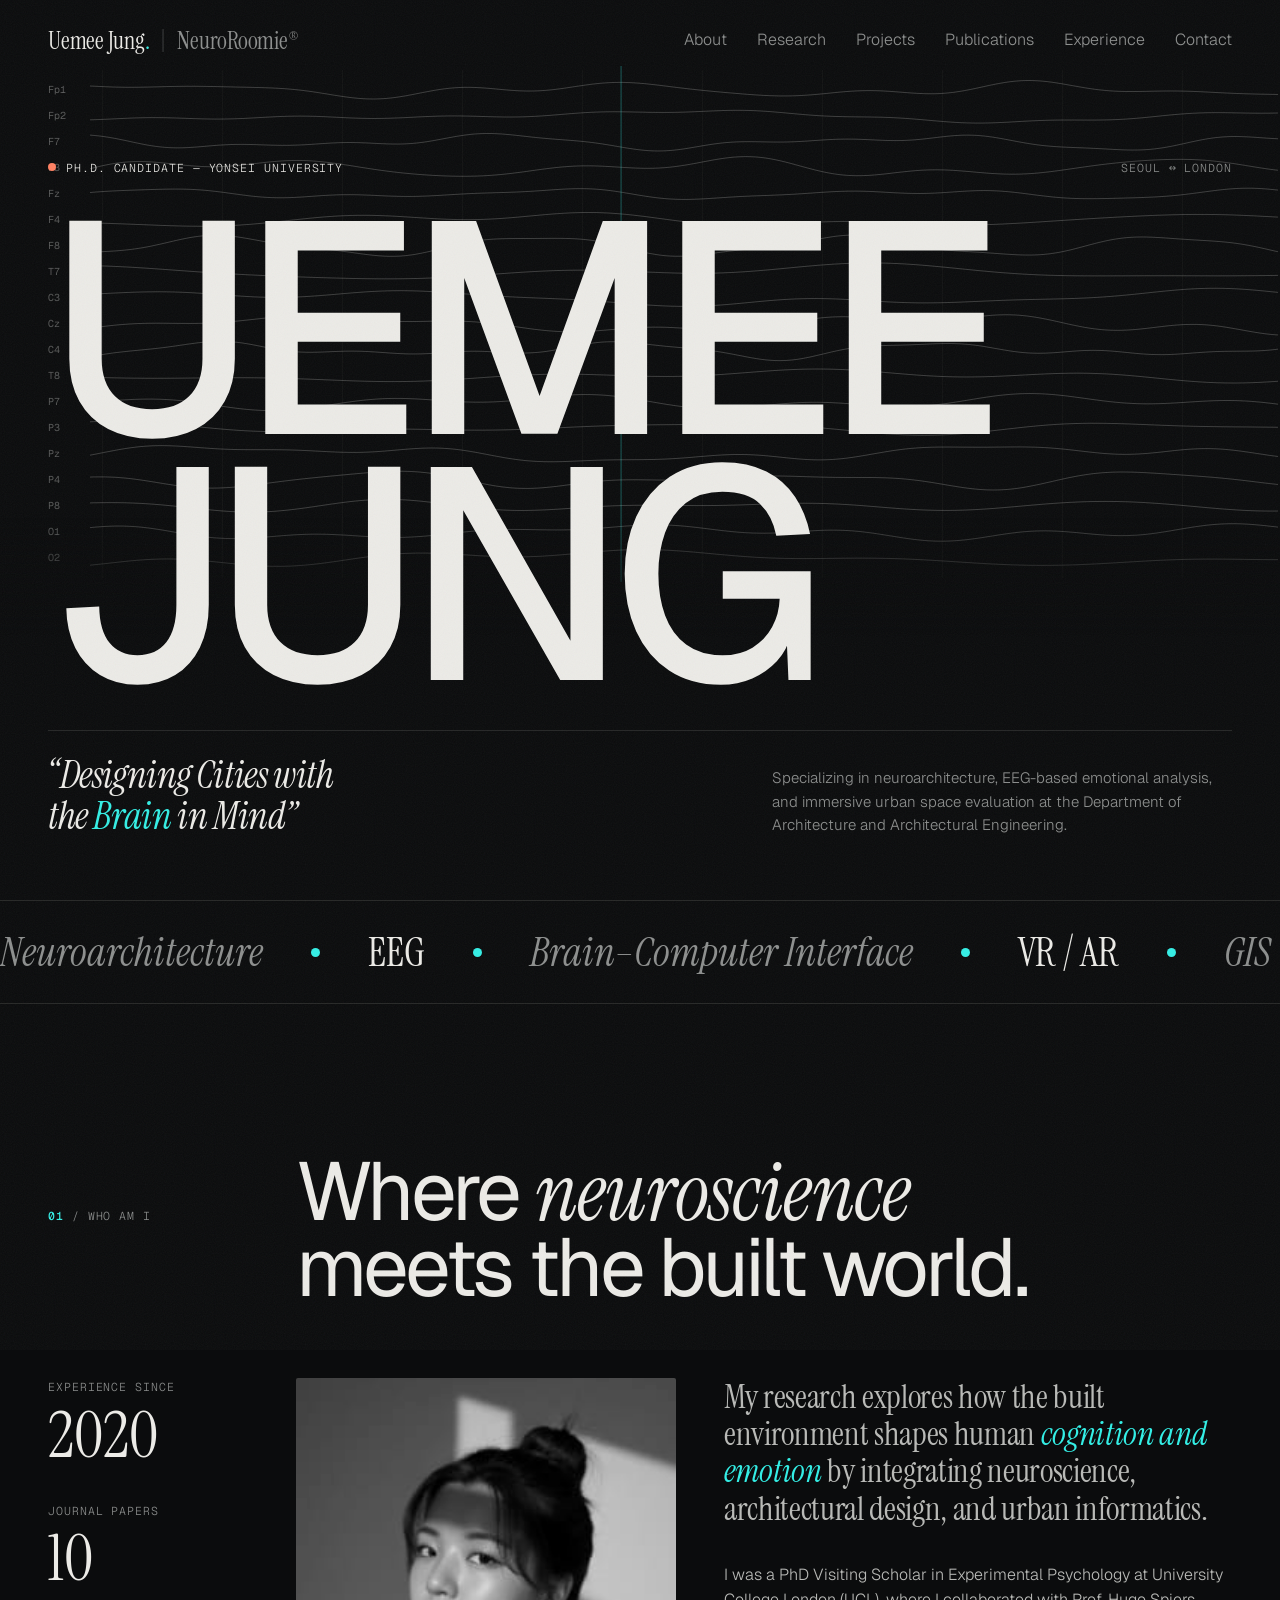
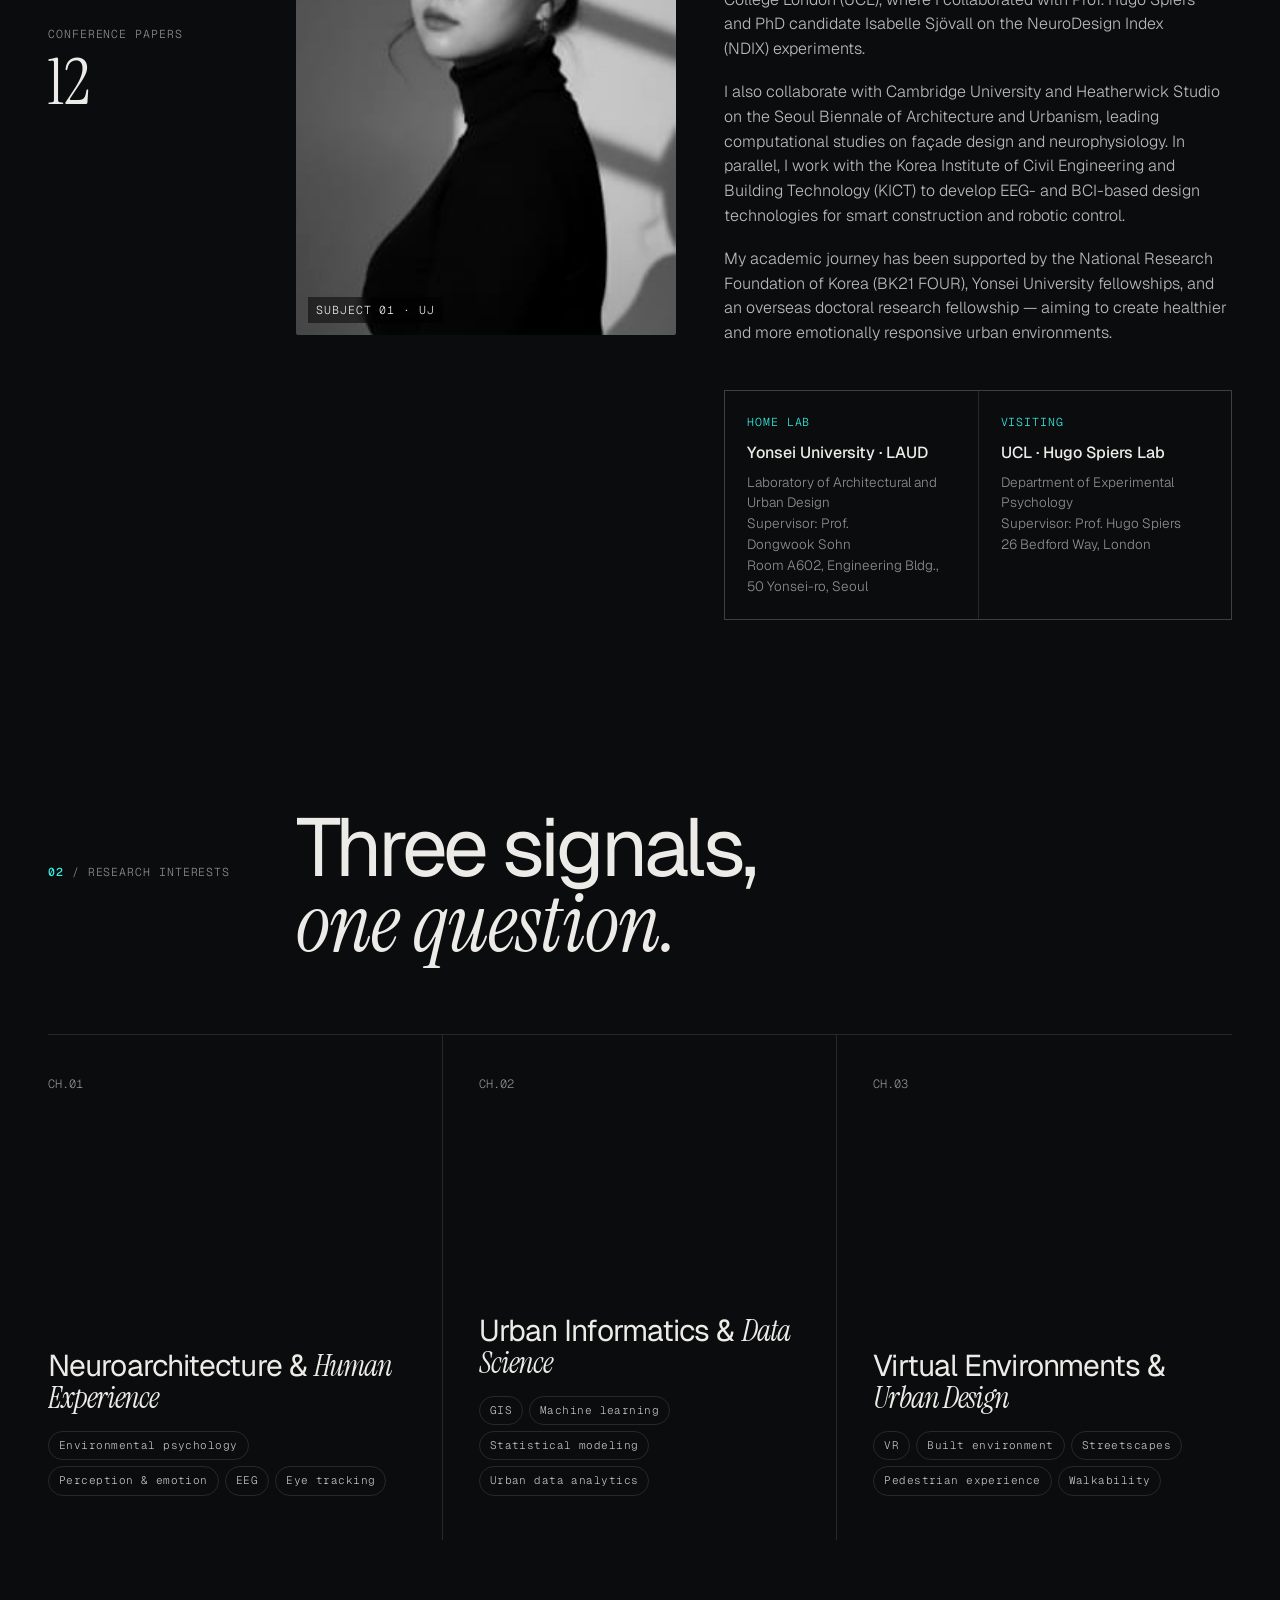
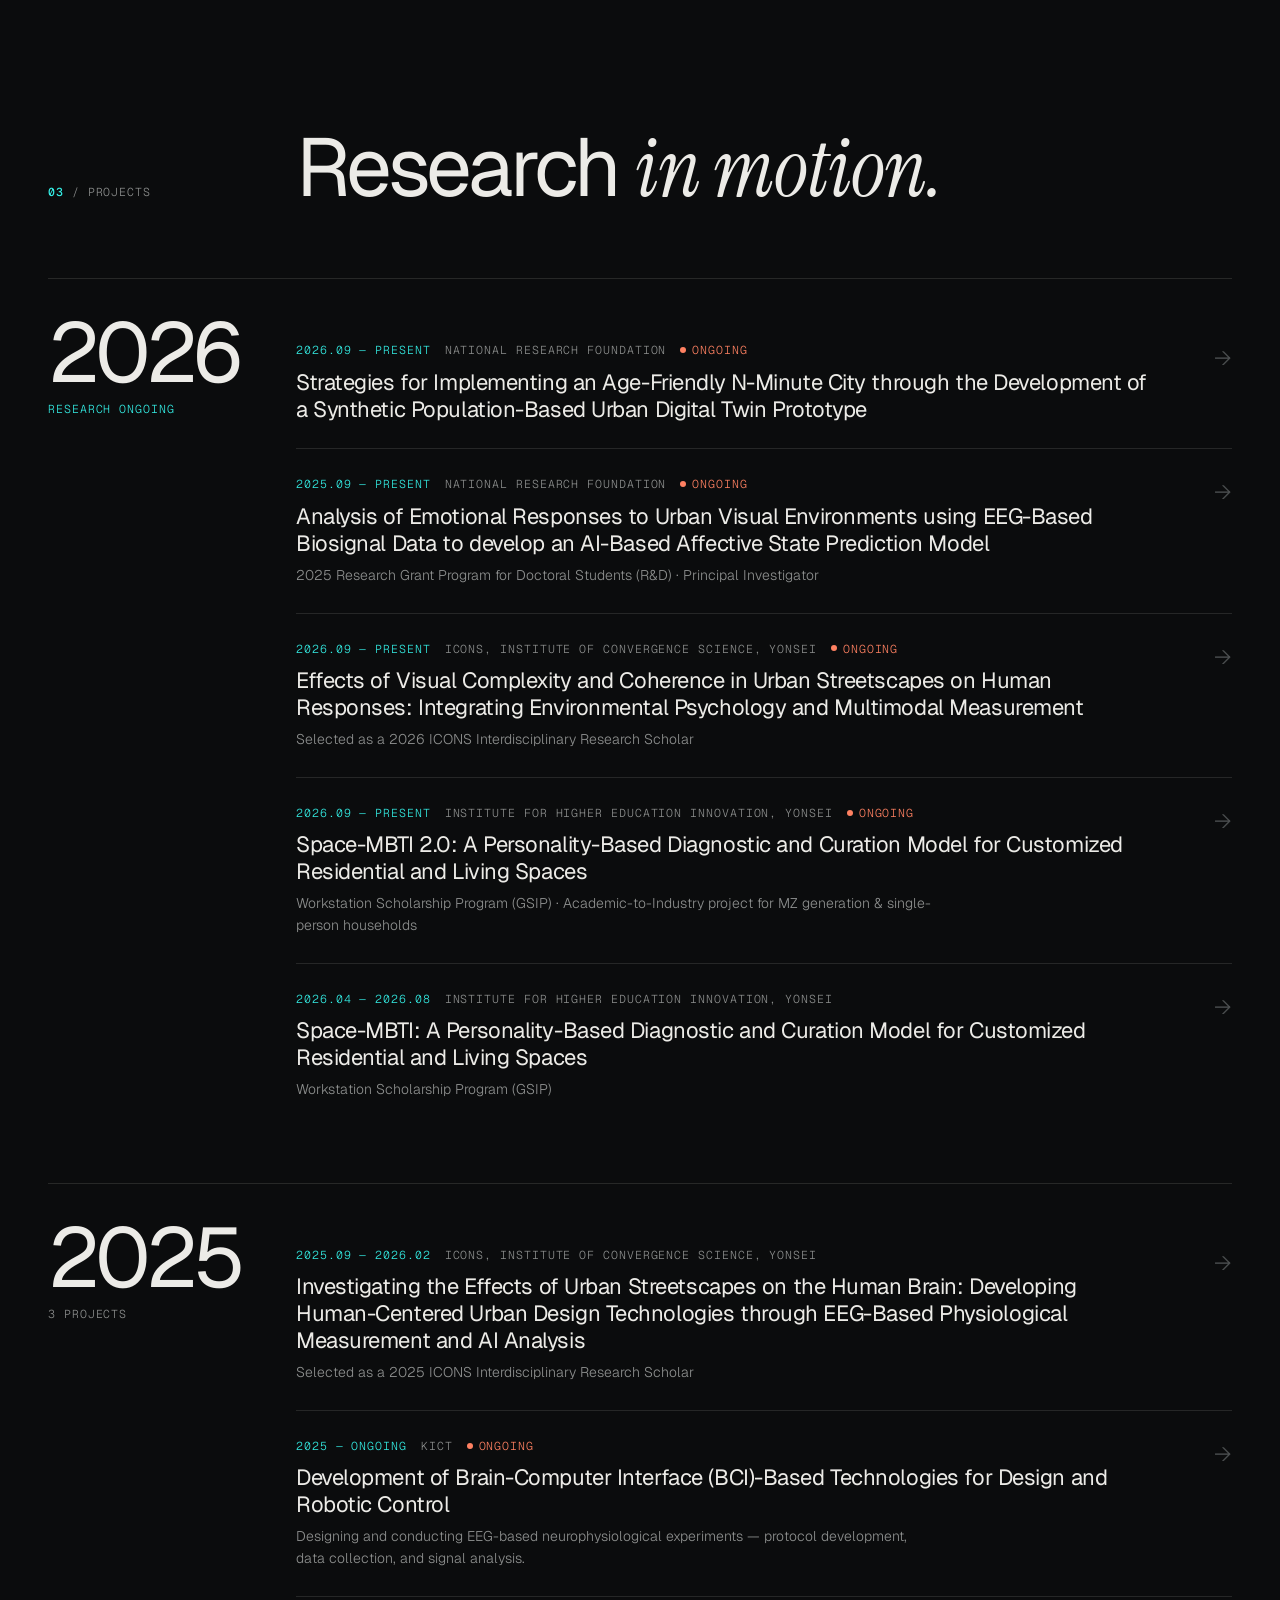
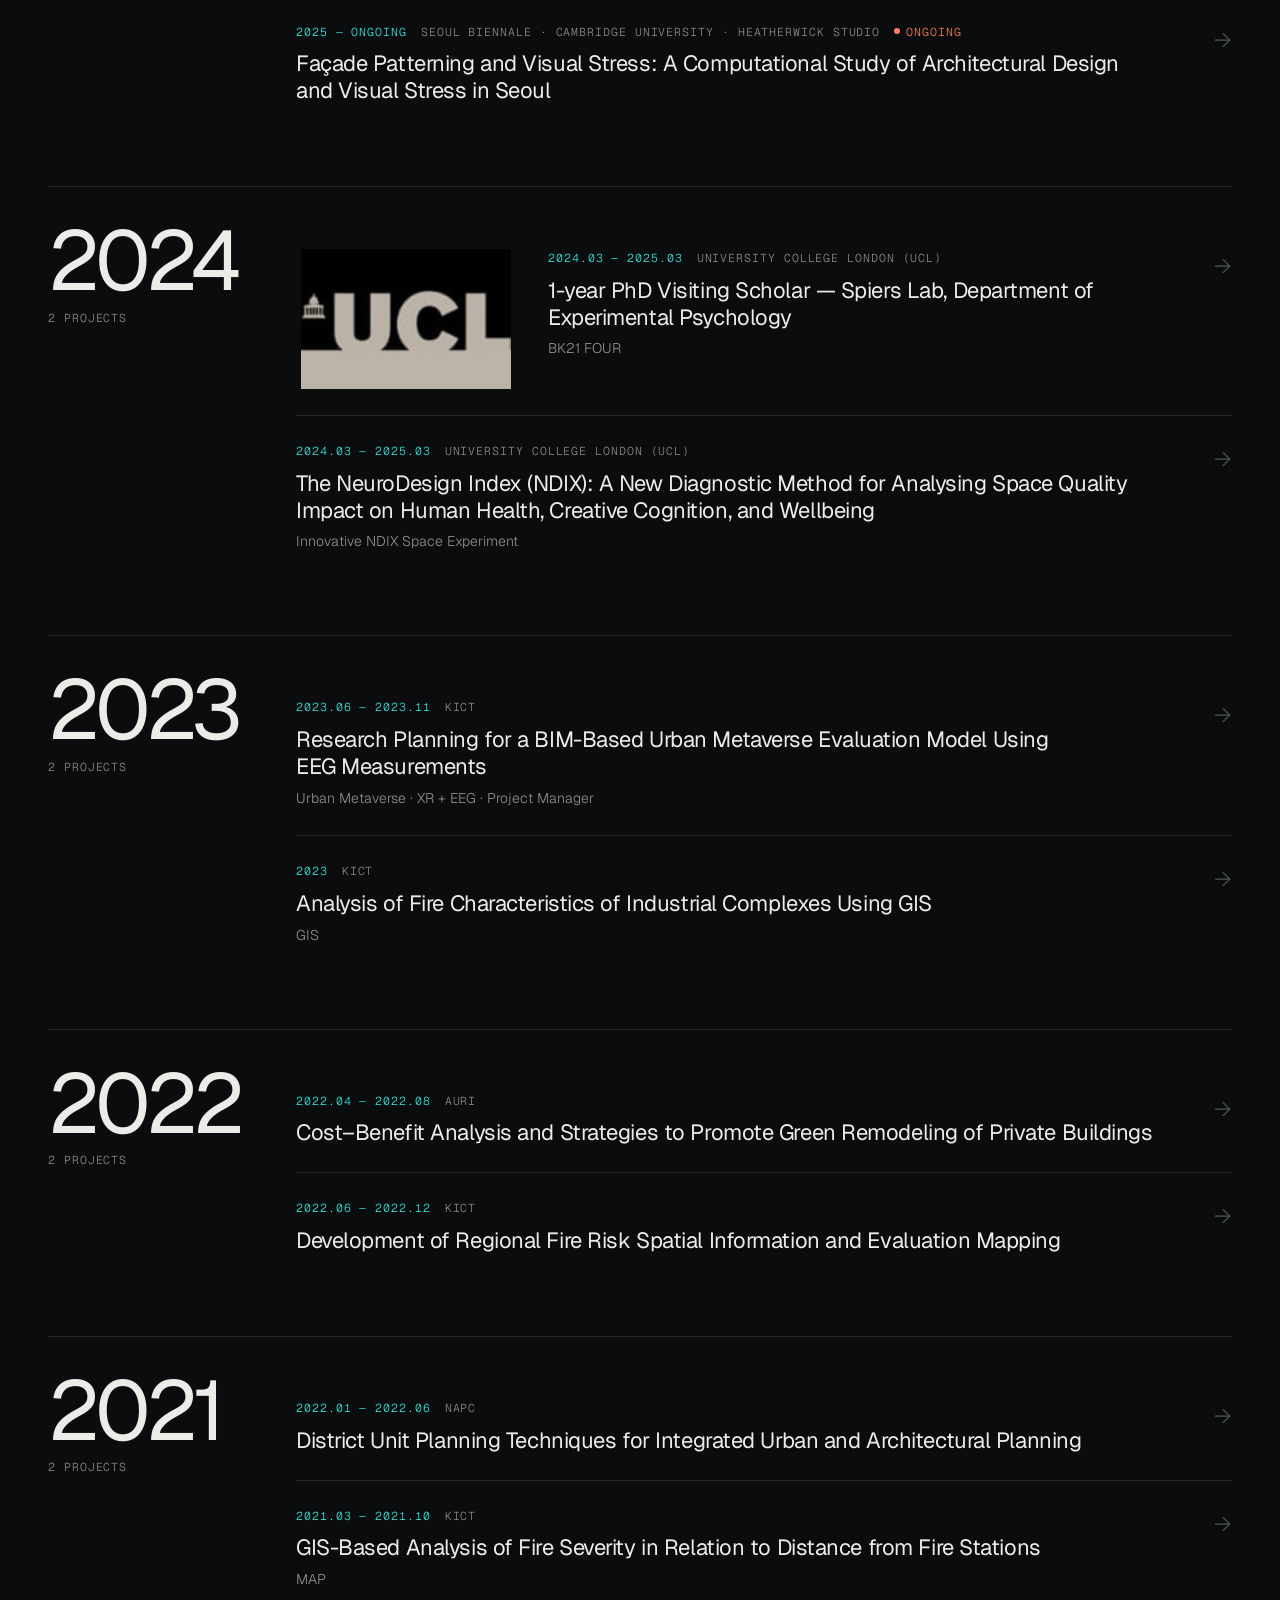
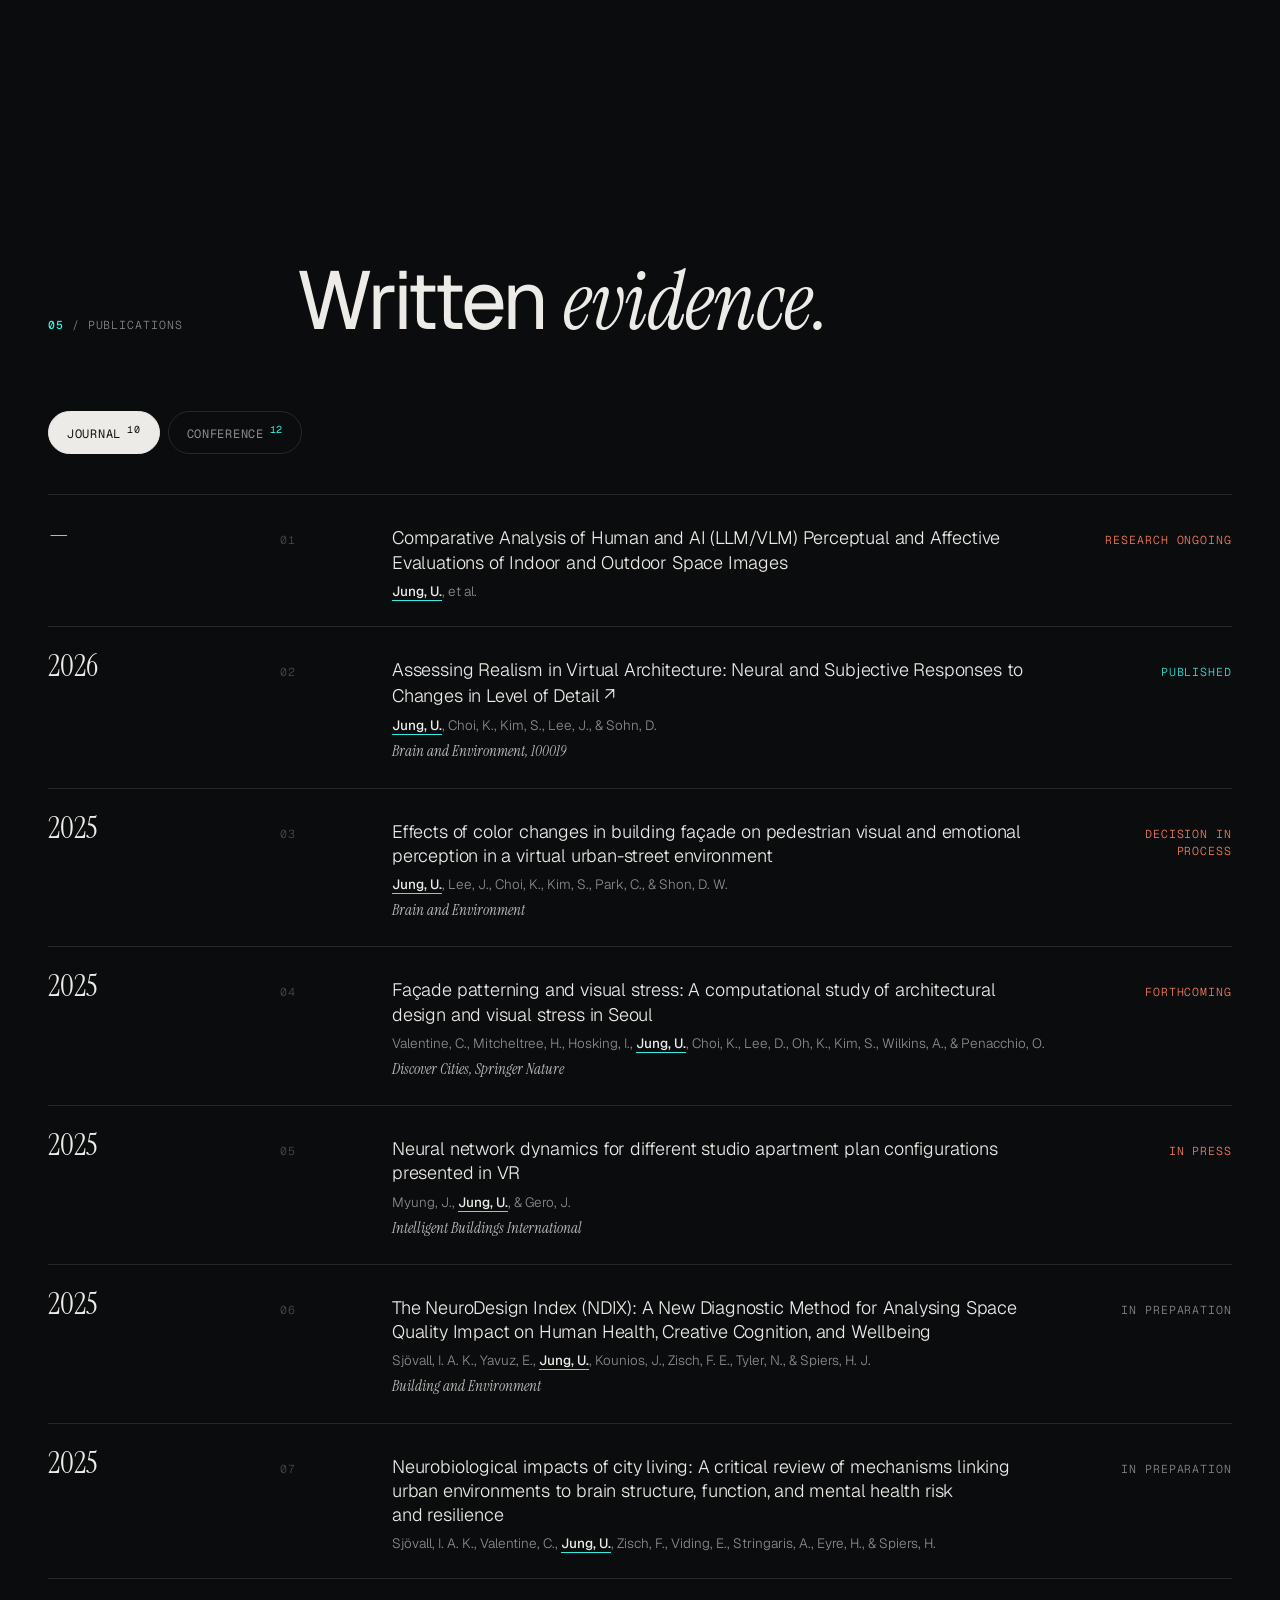
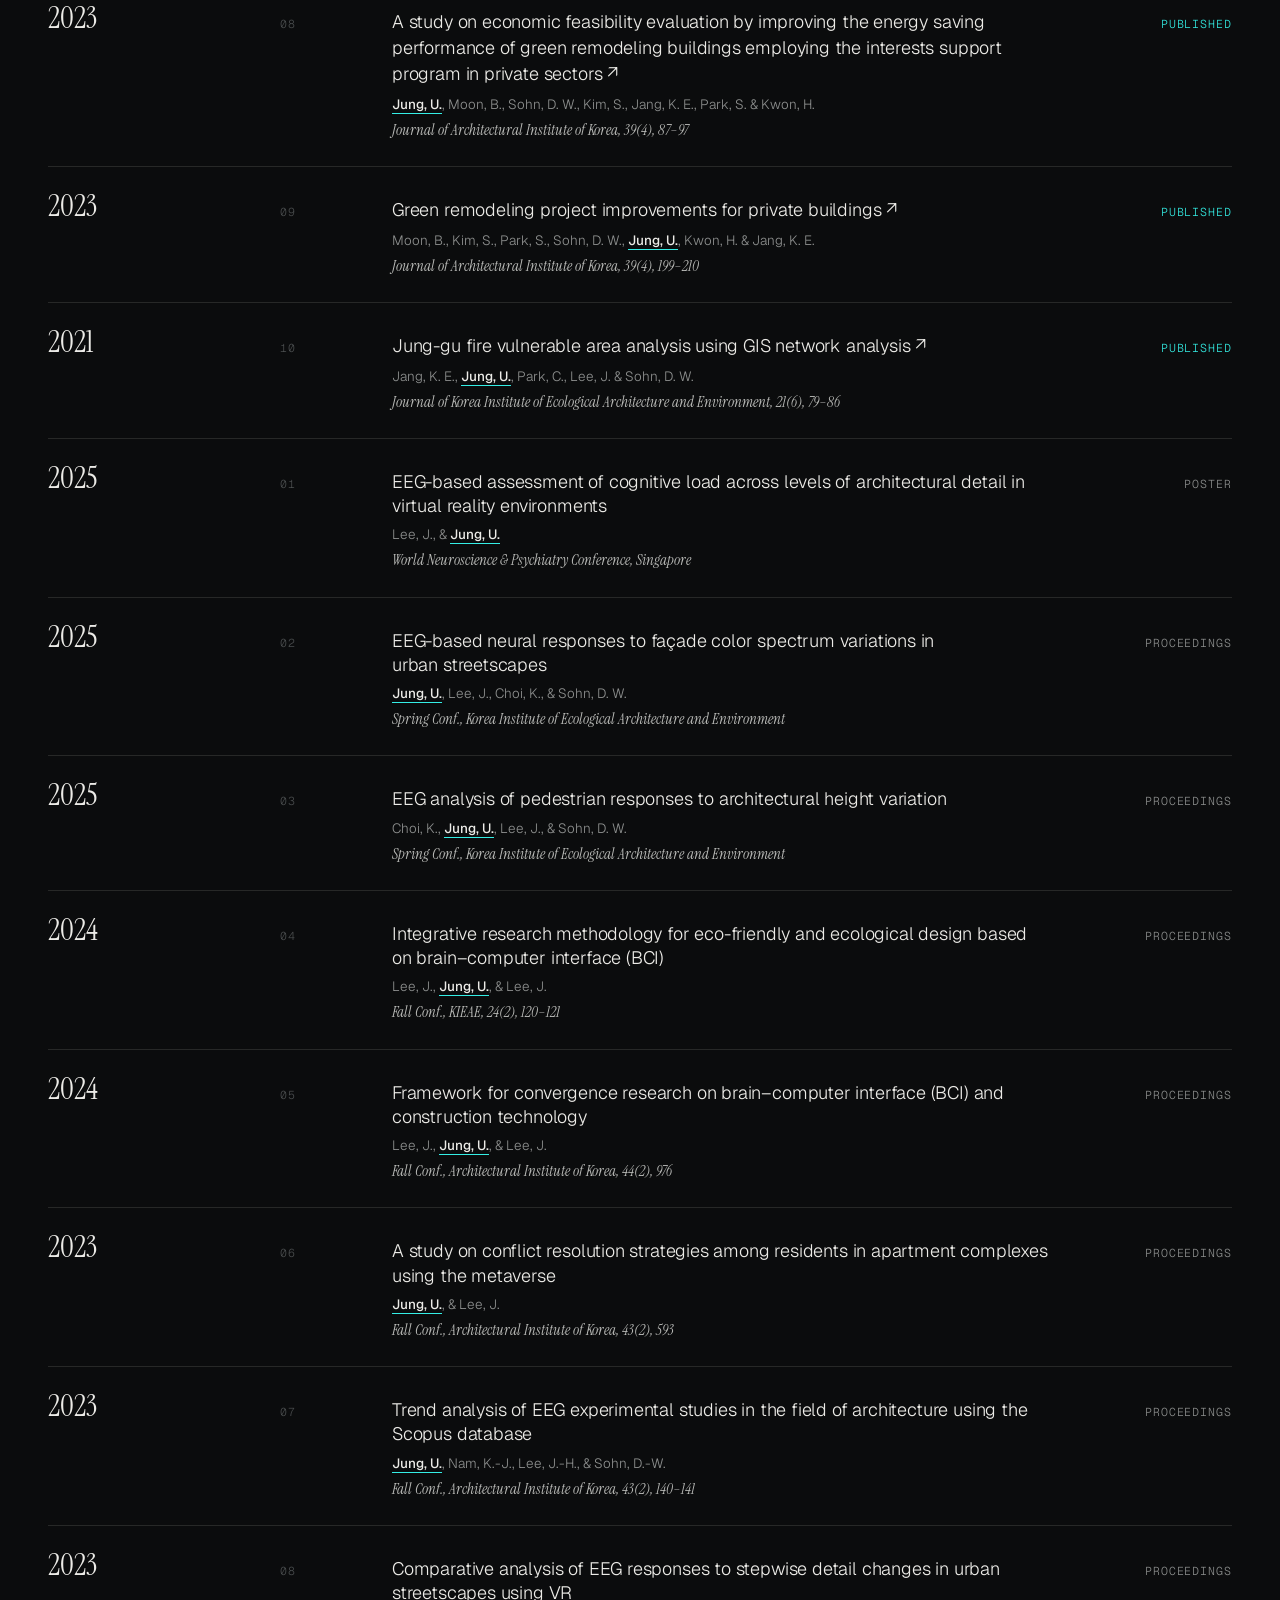
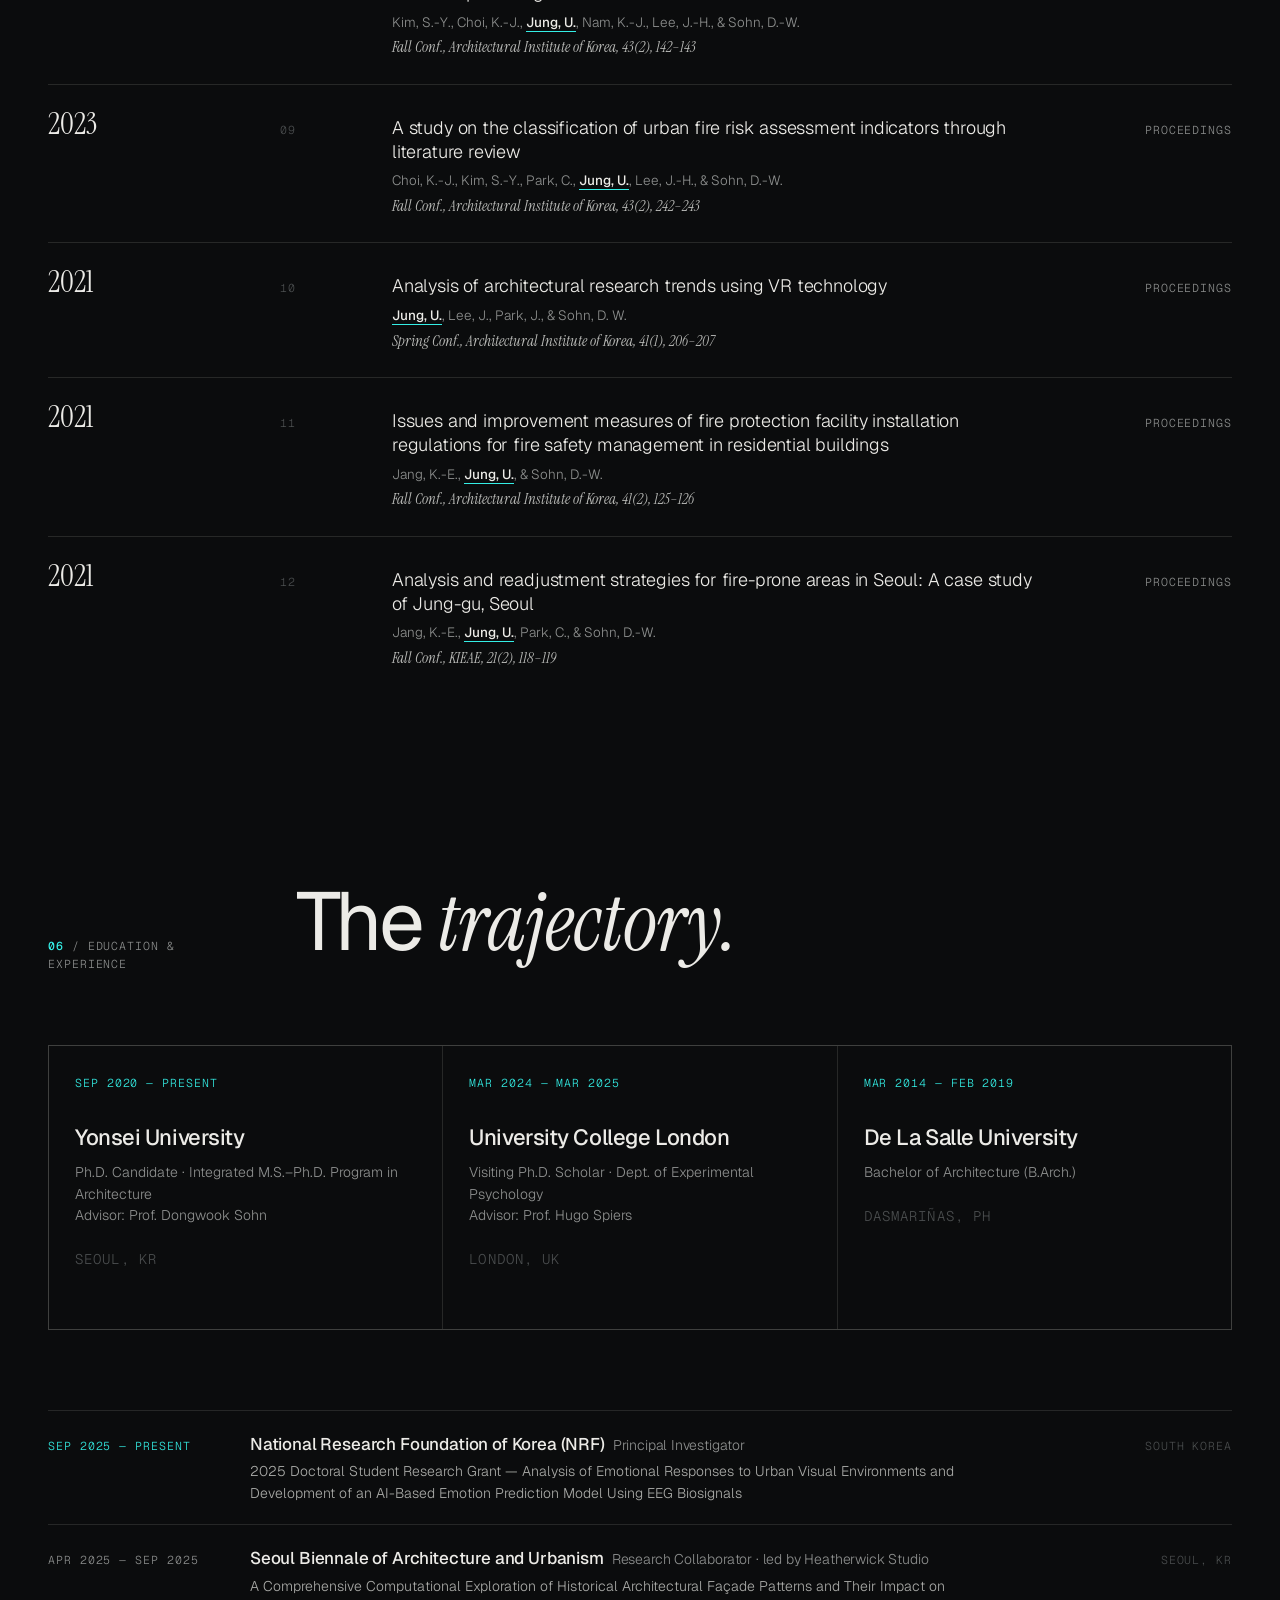
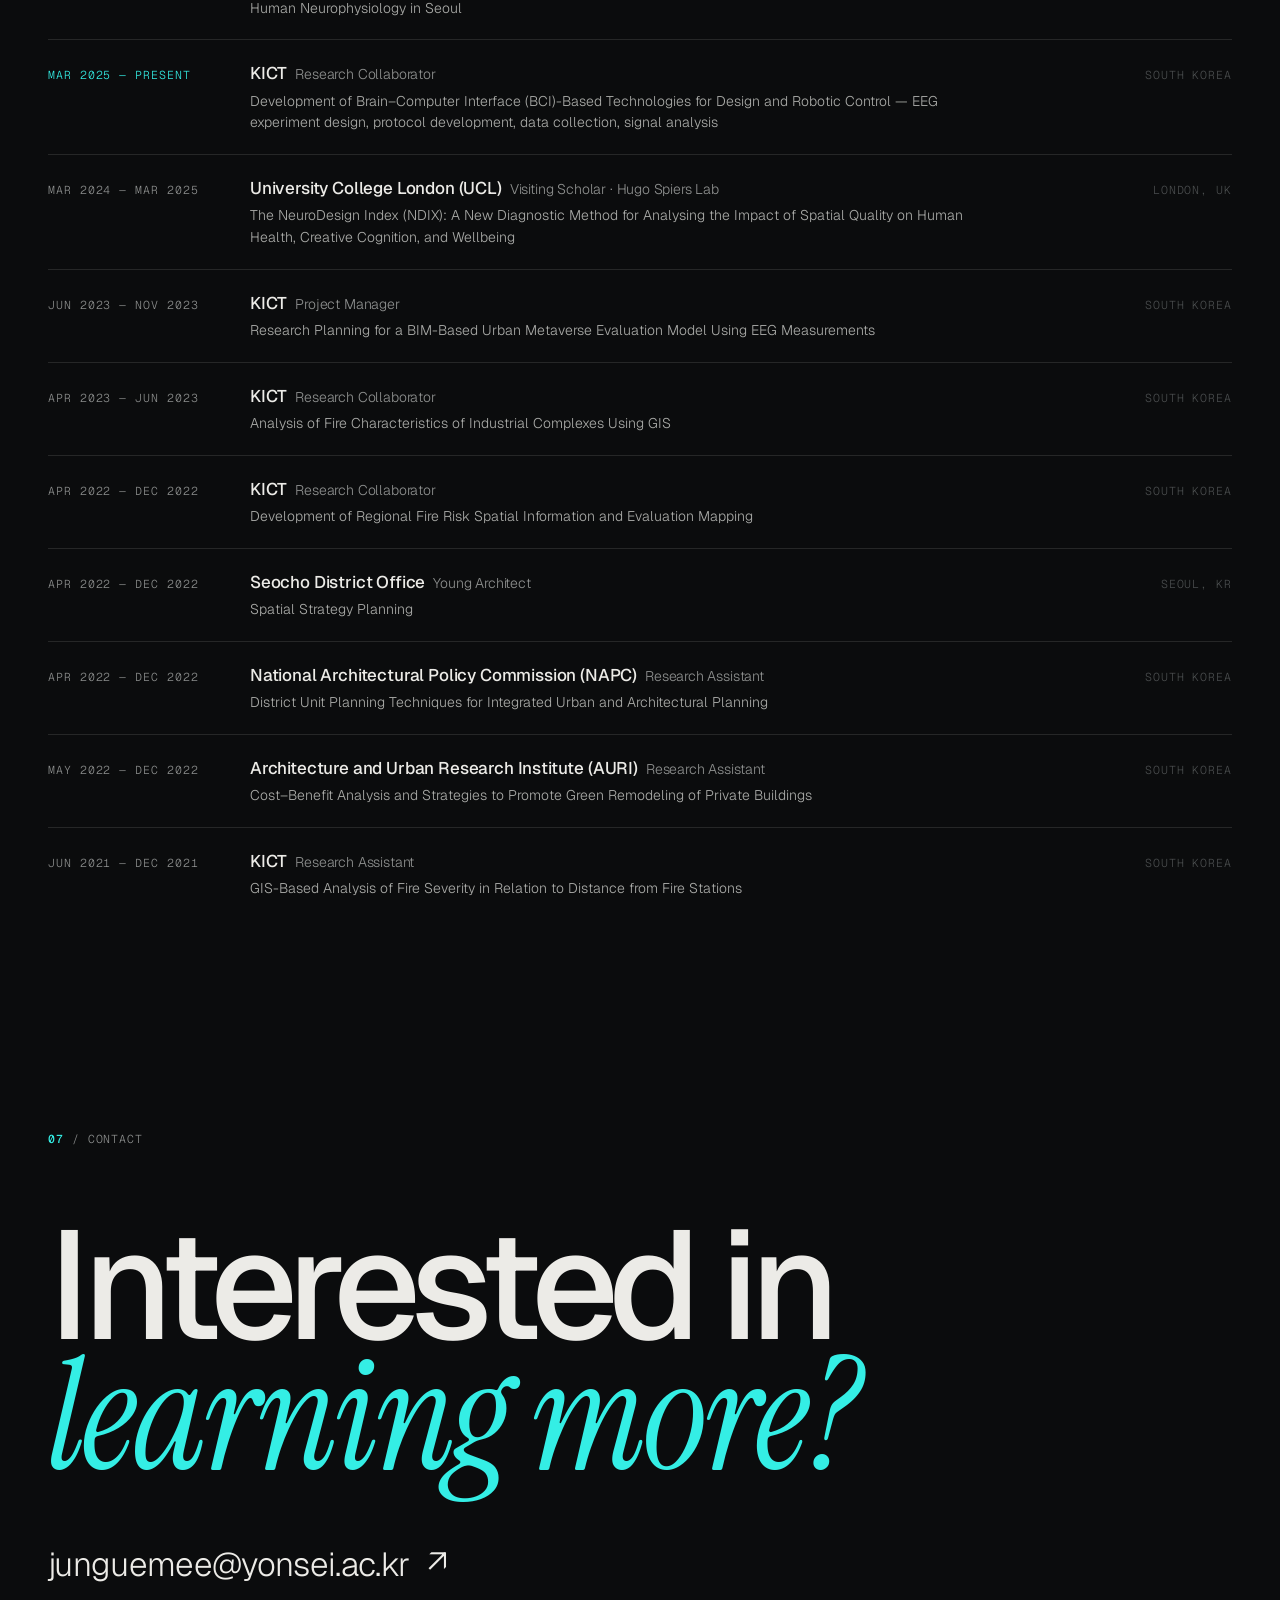
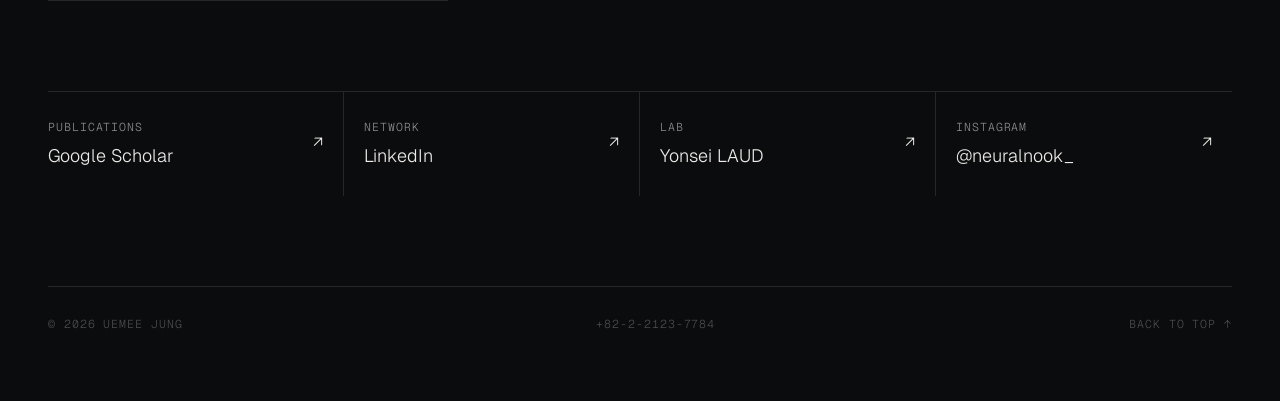
==== commit cf55f060: "Set the switch as text beside the logo, not as a chip Uemee Jung. | NeuroRoomie® — one line, the log" ====
--- a/index.html
+++ b/index.html
@@ -1 +1 @@
-<!DOCTYPE html><html lang="en"><head><meta charset="utf-8"/><meta name="viewport" content="width=device-width, initial-scale=1"/><title>Uemee Jung — Neuroarchitecture</title><meta name="description" content="Uemee Jung — Ph.D. candidate at Yonsei University. Neuroarchitecture, EEG-based emotional analysis, and immersive urban space evaluation."/><meta property="og:title" content="Uemee Jung — Designing Cities with the Brain in Mind"/><meta property="og:description" content="Neuroarchitecture · EEG · Urban Informatics · VR — Yonsei University / UCL"/><meta property="og:image" content="static/assets/profile.jpg"/><meta property="og:type" content="website"/><meta name="theme-color" content="#0b0c0d"/><link rel="icon" href="static/favicon.svg" type="image/svg+xml"/><link rel="preconnect" href="https://fonts.googleapis.com"/><link rel="preconnect" href="https://fonts.gstatic.com" crossorigin="anonymous"/><link href="https://fonts.googleapis.com/css2?family=Instrument+Serif:ital@0;1&amp;family=Geist:wght@300;400;500;600&amp;family=Geist+Mono:wght@400;500&amp;family=Archivo:wdth,wght@62..125,300..900&amp;display=swap" rel="stylesheet"/><link href="static/style.css" rel="stylesheet"/><script>document.documentElement.className='js'</script><script src="static/app.js" defer=""></script></head><body><div id="cur" aria-hidden="true"></div><nav id="nav"><div class="wrap"><div class="brand"><a href="#hero" class="logo">Uemee Jung<span>.</span></a><button class="nr-switch" id="nrToggle" type="button" aria-pressed="false" aria-label="NeuroRoomie mode"><span class="nr-dot"></span>NeuroRoomie<sup>&reg;</sup></button></div><ul class="nav-links"><li><a href="#about">About</a></li><li><a href="#research">Research</a></li><li><a href="#projects">Projects</a></li><li><a href="#pubs">Publications</a></li><li><a href="#cv">Experience</a></li><li><a href="#contact">Contact</a></li></ul><button class="burger" id="burger" type="button" aria-label="Open menu" aria-controls="mnav" aria-expanded="false"><span></span><span></span><span></span></button></div><div class="mnav" id="mnav"><ul class="mnav-links"><li><a href="#about">About</a></li><li><a href="#research">Research</a></li><li><a href="#projects">Projects</a></li><li><a href="#pubs">Publications</a></li><li><a href="#cv">Experience</a></li><li><a href="#contact">Contact</a></li></ul></div></nav><header id="hero" data-screen-label="Hero"><div class="hA"><canvas id="eeg" aria-hidden="true"></canvas><div class="wrap hero-in"><div class="hero-meta mono"><span class="rec"><i></i>Ph.D. Candidate — Yonsei University</span><span>Seoul ↔ London</span></div><h1 class="name" aria-label="Uemee Jung"><span class="name-row"><span class="ch" style="animation-delay:0.15s">U</span><span class="ch" style="animation-delay:0.21s">E</span><span class="ch" style="animation-delay:0.27s">M</span><span class="ch" style="animation-delay:0.33s">E</span><span class="ch" style="animation-delay:0.39s">E</span></span><span class="name-row"><span class="ch" style="animation-delay:0.45s">J</span><span class="ch" style="animation-delay:0.51s">U</span><span class="ch" style="animation-delay:0.57s">N</span><span class="ch" style="animation-delay:0.63s">G</span></span></h1><div class="hero-tag"><div class="q">“Designing Cities with<br/>the <span class="acc">Brain</span> in Mind”</div><p>Specializing in neuroarchitecture, EEG-based emotional analysis, and immersive urban space evaluation at the Department of Architecture and Architectural Engineering.</p></div></div></div></header><div class="marq" aria-hidden="true"><div class="marq-t" id="marq"><span>Neuroarchitecture</span><span>EEG</span><span>Brain–Computer Interface</span><span>VR / AR</span><span>GIS</span><span>Urban Design</span><span>Emotion &amp; Cognition</span><span>Visual Perception</span><span>Façade Design</span><span>Spatial Quality</span><span>Wellbeing</span><span>Urban Planning Guidelines</span><span>Neuroarchitecture</span><span>EEG</span><span>Brain–Computer Interface</span><span>VR / AR</span><span>GIS</span><span>Urban Design</span><span>Emotion &amp; Cognition</span><span>Visual Perception</span><span>Façade Design</span><span>Spatial Quality</span><span>Wellbeing</span><span>Urban Planning Guidelines</span></div></div><section class="blk" id="about" data-screen-label="About"><div class="wrap"><div class="sh rv"><span class="mono"><b>01</b> / Who am I</span><h2>Where <em>neuroscience</em><br/>meets the built world.</h2></div><div class="about"><div class="side-col rv"><div class="stat"><span class="mono">Experience since</span><b>2020</b></div><div class="stat"><span class="mono">Journal papers</span><b id="cntJ" data-count="10">0</b></div><div class="stat"><span class="mono">Conference papers</span><b id="cntC" data-count="12">0</b></div></div><div class="portrait rv"><img src="static/assets/profile.jpg" alt="Uemee Jung" loading="lazy"/><div class="scan" aria-hidden="true"></div><span class="tag mono">Subject 01 · UJ</span></div><div class="about-txt rv"><p class="lead">My research explores how the built environment shapes human <em>cognition and emotion</em> by integrating neuroscience, architectural design, and urban informatics.</p><p>I was a PhD Visiting Scholar in Experimental Psychology at University College London (UCL), where I collaborated with Prof. Hugo Spiers and PhD candidate Isabelle Sjövall on the NeuroDesign Index (NDIX) experiments.</p><p>I also collaborate with Cambridge University and Heatherwick Studio on the Seoul Biennale of Architecture and Urbanism, leading computational studies on façade design and neurophysiology. In parallel, I work with the Korea Institute of Civil Engineering and Building Technology (KICT) to develop EEG- and BCI-based design technologies for smart construction and robotic control.</p><p>My academic journey has been supported by the National Research Foundation of Korea (BK21 FOUR), Yonsei University fellowships, and an overseas doctoral research fellowship — aiming to create healthier and more emotionally responsive urban environments.</p><div class="aff"><div><span class="mono">Home lab</span><h4>Yonsei University · LAUD</h4><p>Laboratory of Architectural and Urban Design<br/>Supervisor: Prof. Dongwook Sohn<br/>Room A602, Engineering Bldg., 50 Yonsei-ro, Seoul</p></div><div><span class="mono">Visiting</span><h4>UCL · Hugo Spiers Lab</h4><p>Department of Experimental Psychology<br/>Supervisor: Prof. Hugo Spiers<br/>26 Bedford Way, London</p></div></div></div></div></div></section><section class="blk" id="research" data-screen-label="Research"><div class="wrap"><div class="sh rv"><span class="mono"><b>02</b> / Research Interests</span><h2>Three signals,<br/><em>one question.</em></h2></div><div class="ints"><div class="int rv"><span class="n">CH.01</span><canvas data-v="0" aria-hidden="true"></canvas><h3>Neuroarchitecture &amp; <em>Human Experience</em></h3><div class="chips"><span class="chip">Environmental psychology</span><span class="chip">Perception &amp; emotion</span><span class="chip">EEG</span><span class="chip">Eye tracking</span></div></div><div class="int rv"><span class="n">CH.02</span><canvas data-v="1" aria-hidden="true"></canvas><h3>Urban Informatics &amp; <em>Data Science</em></h3><div class="chips"><span class="chip">GIS</span><span class="chip">Machine learning</span><span class="chip">Statistical modeling</span><span class="chip">Urban data analytics</span></div></div><div class="int rv"><span class="n">CH.03</span><canvas data-v="2" aria-hidden="true"></canvas><h3>Virtual Environments &amp; <em>Urban Design</em></h3><div class="chips"><span class="chip">VR</span><span class="chip">Built environment</span><span class="chip">Streetscapes</span><span class="chip">Pedestrian experience</span><span class="chip">Walkability</span></div></div></div></div></section><section class="blk" id="projects" data-screen-label="Projects"><div class="wrap"><div class="sh rv"><span class="mono"><b>03</b> / Projects</span><h2>Research <em>in motion.</em></h2></div><div id="prjRoot"><div class="yr"><div class="yr-l rv"><b>2026</b><span class="mono">Research ongoing</span></div><div class="prj-list"><div class="prj rv"><div><div class="org mono"><span class="d">2026.09 — present</span><span>National Research Foundation</span><span class="badge">Ongoing</span></div><h4>Strategies for Implementing an Age-Friendly N-Minute City through the Development of a Synthetic Population-Based Urban Digital Twin Prototype</h4></div><span class="arr">→</span></div><div class="prj rv"><div><div class="org mono"><span class="d">2025.09 — present</span><span>National Research Foundation</span><span class="badge">Ongoing</span></div><h4>Analysis of Emotional Responses to Urban Visual Environments using EEG-Based Biosignal Data to develop an AI-Based Affective State Prediction Model</h4><p class="sub">2025 Research Grant Program for Doctoral Students (R&amp;D) · Principal Investigator</p></div><span class="arr">→</span></div><div class="prj rv"><div><div class="org mono"><span class="d">2026.09 — present</span><span>ICONS, Institute of Convergence Science, Yonsei</span><span class="badge">Ongoing</span></div><h4>Effects of Visual Complexity and Coherence in Urban Streetscapes on Human Responses: Integrating Environmental Psychology and Multimodal Measurement</h4><p class="sub">Selected as a 2026 ICONS Interdisciplinary Research Scholar</p></div><span class="arr">→</span></div><div class="prj rv"><div><div class="org mono"><span class="d">2026.09 — present</span><span>Institute for Higher Education Innovation, Yonsei</span><span class="badge">Ongoing</span></div><h4>Space-MBTI 2.0: A Personality-Based Diagnostic and Curation Model for Customized Residential and Living Spaces</h4><p class="sub">Workstation Scholarship Program (GSIP) · Academic-to-Industry project for MZ generation &amp; single-person households</p></div><span class="arr">→</span></div><div class="prj rv"><div><div class="org mono"><span class="d">2026.04 — 2026.08</span><span>Institute for Higher Education Innovation, Yonsei</span></div><h4>Space-MBTI: A Personality-Based Diagnostic and Curation Model for Customized Residential and Living Spaces</h4><p class="sub">Workstation Scholarship Program (GSIP)</p></div><span class="arr">→</span></div></div></div><div class="yr"><div class="yr-l rv"><b>2025</b><span class="mono" style="color:var(--mute)">3 projects</span></div><div class="prj-list"><div class="prj rv"><div><div class="org mono"><span class="d">2025.09 — 2026.02</span><span>ICONS, Institute of Convergence Science, Yonsei</span></div><h4>Investigating the Effects of Urban Streetscapes on the Human Brain: Developing Human-Centered Urban Design Technologies through EEG-Based Physiological Measurement and AI Analysis</h4><p class="sub">Selected as a 2025 ICONS Interdisciplinary Research Scholar</p></div><span class="arr">→</span></div><div class="prj rv"><div><div class="org mono"><span class="d">2025 — ongoing</span><span>KICT</span><span class="badge">Ongoing</span></div><h4>Development of Brain-Computer Interface (BCI)-Based Technologies for Design and Robotic Control</h4><p class="sub">Designing and conducting EEG-based neurophysiological experiments — protocol development, data collection, and signal analysis.</p></div><span class="arr">→</span></div><div class="prj rv"><div><div class="org mono"><span class="d">2025 — ongoing</span><span>Seoul Biennale · Cambridge University · Heatherwick Studio</span><span class="badge">Ongoing</span></div><h4>Façade Patterning and Visual Stress: A Computational Study of Architectural Design and Visual Stress in Seoul</h4></div><span class="arr">→</span></div></div></div><div class="yr"><div class="yr-l rv"><b>2024</b><span class="mono" style="color:var(--mute)">2 projects</span></div><div class="prj-list"><div class="prj rv"><img src="static/assets/p09.jpg" alt="" loading="lazy"/><div><div class="org mono"><span class="d">2024.03 — 2025.03</span><span>University College London (UCL)</span></div><h4>1-year PhD Visiting Scholar — Spiers Lab, Department of Experimental Psychology</h4><p class="sub">BK21 FOUR</p></div><span class="arr">→</span></div><div class="prj rv"><div><div class="org mono"><span class="d">2024.03 — 2025.03</span><span>University College London (UCL)</span></div><h4>The NeuroDesign Index (NDIX): A New Diagnostic Method for Analysing Space Quality Impact on Human Health, Creative Cognition, and Wellbeing</h4><p class="sub">Innovative NDIX Space Experiment</p></div><span class="arr">→</span></div></div></div><div class="yr"><div class="yr-l rv"><b>2023</b><span class="mono" style="color:var(--mute)">2 projects</span></div><div class="prj-list"><div class="prj rv"><div><div class="org mono"><span class="d">2023.06 — 2023.11</span><span>KICT</span></div><h4>Research Planning for a BIM-Based Urban Metaverse Evaluation Model Using EEG Measurements</h4><p class="sub">Urban Metaverse · XR + EEG · Project Manager</p></div><span class="arr">→</span></div><div class="prj rv"><div><div class="org mono"><span class="d">2023</span><span>KICT</span></div><h4>Analysis of Fire Characteristics of Industrial Complexes Using GIS</h4><p class="sub">GIS</p></div><span class="arr">→</span></div></div></div><div class="yr"><div class="yr-l rv"><b>2022</b><span class="mono" style="color:var(--mute)">2 projects</span></div><div class="prj-list"><div class="prj rv"><div><div class="org mono"><span class="d">2022.04 — 2022.08</span><span>AURI</span></div><h4>Cost–Benefit Analysis and Strategies to Promote Green Remodeling of Private Buildings</h4></div><span class="arr">→</span></div><div class="prj rv"><div><div class="org mono"><span class="d">2022.06 — 2022.12</span><span>KICT</span></div><h4>Development of Regional Fire Risk Spatial Information and Evaluation Mapping</h4></div><span class="arr">→</span></div></div></div><div class="yr"><div class="yr-l rv"><b>2021</b><span class="mono" style="color:var(--mute)">2 projects</span></div><div class="prj-list"><div class="prj rv"><div><div class="org mono"><span class="d">2022.01 — 2022.06</span><span>NAPC</span></div><h4>District Unit Planning Techniques for Integrated Urban and Architectural Planning</h4></div><span class="arr">→</span></div><a class="prj rv" href="https://www.dbpia.co.kr/Journal/articleDetail?nodeId=NODE10674006" target="_blank" rel="noopener noreferrer"><div><div class="org mono"><span class="d">2021.03 — 2021.10</span><span>KICT</span></div><h4>GIS-Based Analysis of Fire Severity in Relation to Distance from Fire Stations</h4><p class="sub">MAP</p></div><span class="arr">→</span></a></div></div></div></div></section><section id="venture" data-screen-label="Enterprise"><div class="wrap"><div class="v-mast g12 lbl"><span>04 — Enterprise &amp; Innovation</span><span>Venture file / NR-25</span><span>Seoul — Munich</span><span>Concept stage, 2025</span></div></div><div class="wrap" style="overflow:hidden"><div class="v-word" id="vWord" aria-label="NeuroRoomie"><span style="transition-delay:0s">N</span><span style="transition-delay:0.045s">e</span><span style="transition-delay:0.09s">u</span><span style="transition-delay:0.135s">r</span><span style="transition-delay:0.18s">o</span><span style="transition-delay:0.22499999999999998s">R</span><span style="transition-delay:0.27s">o</span><span style="transition-delay:0.315s">o</span><span style="transition-delay:0.36s">m</span><span style="transition-delay:0.40499999999999997s">i</span><span style="transition-delay:0.44999999999999996s">e</span><sup>®</sup></div></div><div class="wrap"><div class="v-sub g12"><span class="ko">이 방, 뇌가 골랐어요</span><span class="lbl">EEG × Space-BTI</span><span class="lbl">Interior-tech</span><span class="lbl">Founder &amp; CEO: Uemee Jung</span></div><div class="nr-tests"><div class="nr-tests-hd lbl"><span>Tests</span><span>Space-BTI</span></div><a class="v-row g12" href="https://uemeejung.com/neuroroomie/1" target="_blank" rel="noopener"><span class="k">01</span><span class="h">공간 궁합 테스트</span><p>내 방 vs 나</p><span class="x">열기 <i>↗</i></span></a></div><div class="v-spread g12"><div class="t rv"><h3>Brain-fit<br/>interiors</h3><div class="cols"><p>NeuroRoomie is a concept project exploring how brainwave (EEG) data and spatial personality profiling (Space-BTI) can be combined to recommend interior layouts and styles.</p><p>Each recommendation is tailored to an individual’s emotional state — interior styles, furniture layouts and spatial configurations, optimized by the brain.</p></div><div class="fd"><div><span class="lbl" style="color:var(--g)">Founder &amp; CEO</span><b>Uemee Jung</b></div><span class="lbl">Yonsei University</span></div></div><figure class="rv"><div class="im"><img src="static/assets/nr-hero.jpg" alt="NeuroRoomie pitch cover" loading="lazy"/></div><figcaption class="lbl"><span>Fig. 01 — Pitch cover</span><span>Hover for colour</span></figcaption></figure></div></div><div class="v-band"><div class="wrap"><div class="lbl"><span>Manifesto</span><span>NR / 001</span></div><div class="big rv"><span>We shape</span><span class="r"><span class="o">spaces.</span></span><span>We shape</span><span class="r">moods.</span></div><div class="foot"><p>NeuroRoomie isn’t just about interiors — it’s about making you feel truly at home: emotionally, cognitively, and physically.</p><span class="lbl">Neuroscience-driven space solutions</span></div></div></div><div class="wrap"><div class="v-sec"><div class="v-hd g12 rv"><span class="n">01</span><h4>How it works</h4><span class="lbl">Three steps / one profile</span></div><div class="v-row g12 rv"><span class="k">STEP / A</span><span class="h">Diagnose</span><p>MBTI-style Space-BTI questionnaire profiles how a person prefers to live, focus and rest.</p><span class="x">Space-BTI</span></div><div class="v-row g12 rv"><span class="k">STEP / B</span><span class="h">Measure</span><p>Real-time brainwave database (EEG-DB) adds a measured emotional layer to stated preference.</p><span class="x">EEG-DB</span></div><div class="v-row g12 rv"><span class="k">STEP / C</span><span class="h">Recommend</span><p>Personalized interior styles, furniture layouts and spatial configurations.</p><span class="x">Output</span></div></div><div class="v-sec"><div class="v-hd g12 rv"><span class="n">02</span><h4>Business model</h4><span class="lbl">Freemium</span></div><div class="v-spec rv"><div class="tr th"><span class="lbl">Tier</span><div><b>Basic</b><small class="lbl">무료 / Free</small></div><div class="pro"><b>Premium</b><small class="lbl">유료 / Paid</small></div></div><div class="tr"><span class="lbl">Method</span><div>MBTI-style spatial diagnostics</div><div>EEG-based emotional response measurement</div></div><div class="tr"><span class="lbl">Space-BTI type</span><div class="yes">Included</div><div class="yes">Included</div></div><div class="tr"><span class="lbl">Brainwave analysis</span><div class="no">—</div><div class="yes">Included</div></div><div class="tr"><span class="lbl">Output</span><div>Personalized design recommendations</div><div>Neuroscience-driven space solutions</div></div></div></div><div class="v-sec"><div class="v-hd g12 rv"><span class="n">03</span><h4>Markets &amp; roadmap</h4><span class="lbl">B2B emotional consulting</span></div><div class="v-mkt rv"><div><span class="lbl">M / 01</span><b>Wellness<br/>offices</b></div><div><span class="lbl">M / 02</span><b>Co-living<br/>spaces</b></div><div><span class="lbl">M / 03</span><b>Retail<br/>environments</b></div><div><span class="lbl">M / 04</span><b>Interior<br/>commerce API</b></div></div><div class="v-road rv"><div class="now"><span class="lbl" style="color:var(--kb)">Phase 1 — now</span><h5>Secure user data</h5><p>Build large-scale user data assets through competitions and bootcamps.</p></div><div><span class="lbl">Phase 2</span><h5>Validate</h5><p>Test market potential, business viability and global scalability.</p></div><div><span class="lbl">Phase 3</span><h5>Integrate &amp; consult</h5><p>Interior-commerce API integrations and B2B emotional consulting.</p></div></div></div><div class="v-sec"><div class="v-hd g12 rv"><span class="n">04</span><h4>Space-BTI</h4><span class="lbl">Interactive specimen</span></div><div class="v-bti g12 rv"><div class="code"><span class="lbl hint">Click a letter to flip the axis</span><div class="letters" id="vLetters" data-axes="[[&quot;S&quot;,&quot;Social&quot;,&quot;P&quot;,&quot;Private&quot;],[&quot;B&quot;,&quot;Bright&quot;,&quot;C&quot;,&quot;Calm&quot;],[&quot;A&quot;,&quot;Activity&quot;,&quot;R&quot;,&quot;Rest&quot;],[&quot;S&quot;,&quot;Structured&quot;,&quot;F&quot;,&quot;Flexible&quot;]]"></div></div><div class="qs"><span class="lbl" style="color:var(--g)">Sample questions</span><div class="q"><span class="lbl">Q1</span><h6>When you enter a room, what makes you feel most comfortable?</h6><label data-k="A" data-set="1:1">Warm lighting and cozy textures</label><label data-k="B" data-set="1:0">Clean lines and open space</label><label data-k="C" data-set="0:0">Bold colors and unique objects</label></div><div class="q"><span class="lbl">Q2</span><h6>Which environment helps you focus best?</h6><label data-k="A" data-set="0:1">Quiet, enclosed spaces</label><label data-k="B" data-set="1:0">Bright, airy spaces with natural light</label><label data-k="C" data-set="3:1">Dynamic environments with flexible layouts</label></div></div></div><div class="v-ex rv"><div><b>SBAS</b><span class="lbl">Social · Bright · Activity-oriented · Structured</span></div><div><b>PCRF</b><span class="lbl">Private · Calm · Rest-oriented · Flexible</span></div></div><figure class="v-fig rv"><img src="static/assets/nr-concept.jpg" alt="Space-BTI system and app concept" loading="lazy"/><figcaption class="lbl"><span>Fig. 02 — Space-BTI system &amp; app concept</span><span>Basic / Premium</span></figcaption></figure></div><div class="v-sec v-rec"><div class="v-hd g12 rv"><span class="n">05</span><h4>Recognition</h4><span class="lbl">Selected programmes</span></div><div class="v-row g12 rv"><span class="k">2025</span><span class="h">Global Graduate Student Empowerment Bootcamp</span><p>Selected and participated.</p><span class="x">Munich, DE</span></div><div class="v-row g12 rv"><span class="k">2025</span><span class="h">Joint Laboratory Startup Camp</span><p>Selected and participated.</p><span class="x">Korea</span></div></div><div class="v-end"><div class="lbl" style="display:flex;justify-content:space-between"><span>Closing note</span><span>NR / end</span></div><div class="g12"><q class="rv">“NeuroRoomie isn’t just about interiors. It’s about making you feel <em>truly at home</em>.”</q></div><div class="v-cta"><span class="lbl">Partnership &amp; collaboration</span><a href="#contact">Get in touch <i>↗</i></a></div></div></div></section><section class="blk" id="pubs" data-screen-label="Publications"><div class="wrap"><div class="sh rv"><span class="mono"><b>05</b> / Publications</span><h2>Written <em>evidence.</em></h2></div><div class="tabs rv"><button class="tab on" data-t="j" type="button">Journal<sup>10</sup></button><button class="tab" data-t="c" type="button">Conference<sup>12</sup></button></div><div class="pub-list" id="pubJournal"><div class="pub rv"><span class="y">—</span><span class="i mono">01</span><div><div class="t">Comparative Analysis of Human and AI (LLM/VLM) Perceptual and Affective Evaluations of Indoor and Outdoor Space Images</div><div class="a"><b>Jung, U.</b>, et al.</div></div><span class="st mono wip">Research ongoing</span></div><div class="pub rv"><span class="y">2026</span><span class="i mono">02</span><div><a class="t" href="https://www.sciencedirect.com/science/article/pii/S3050591726000075" target="_blank" rel="noopener noreferrer">Assessing Realism in Virtual Architecture: Neural and Subjective Responses to Changes in Level of Detail ↗</a><div class="a"><b>Jung, U.</b>, Choi, K., Kim, S., Lee, J., &amp; Sohn, D.</div><div class="v">Brain and Environment, 100019</div></div><span class="st mono ok">Published</span></div><div class="pub rv"><span class="y">2025</span><span class="i mono">03</span><div><div class="t">Effects of color changes in building façade on pedestrian visual and emotional perception in a virtual urban-street environment</div><div class="a"><b>Jung, U.</b>, Lee, J., Choi, K., Kim, S., Park, C., &amp; Shon, D. W.</div><div class="v">Brain and Environment</div></div><span class="st mono wip">Decision in process</span></div><div class="pub rv"><span class="y">2025</span><span class="i mono">04</span><div><div class="t">Façade patterning and visual stress: A computational study of architectural design and visual stress in Seoul</div><div class="a">Valentine, C., Mitcheltree, H., Hosking, I., <b>Jung, U.</b>, Choi, K., Lee, D., Oh, K., Kim, S., Wilkins, A., &amp; Penacchio, O.</div><div class="v">Discover Cities, Springer Nature</div></div><span class="st mono wip">Forthcoming</span></div><div class="pub rv"><span class="y">2025</span><span class="i mono">05</span><div><div class="t">Neural network dynamics for different studio apartment plan configurations presented in VR</div><div class="a">Myung, J., <b>Jung, U.</b>, &amp; Gero, J.</div><div class="v">Intelligent Buildings International</div></div><span class="st mono wip">In press</span></div><div class="pub rv"><span class="y">2025</span><span class="i mono">06</span><div><div class="t">The NeuroDesign Index (NDIX): A New Diagnostic Method for Analysing Space Quality Impact on Human Health, Creative Cognition, and Wellbeing</div><div class="a">Sjövall, I. A. K., Yavuz, E., <b>Jung, U.</b>, Kounios, J., Zisch, F. E., Tyler, N., &amp; Spiers, H. J.</div><div class="v">Building and Environment</div></div><span class="st mono ">In preparation</span></div><div class="pub rv"><span class="y">2025</span><span class="i mono">07</span><div><div class="t">Neurobiological impacts of city living: A critical review of mechanisms linking urban environments to brain structure, function, and mental health risk and resilience</div><div class="a">Sjövall, I. A. K., Valentine, C., <b>Jung, U.</b>, Zisch, F., Viding, E., Stringaris, A., Eyre, H., &amp; Spiers, H.</div></div><span class="st mono ">In preparation</span></div><div class="pub rv"><span class="y">2023</span><span class="i mono">08</span><div><a class="t" href="https://www.dbpia.co.kr/Journal/articleDetail?nodeId=NODE11405216" target="_blank" rel="noopener noreferrer">A study on economic feasibility evaluation by improving the energy saving performance of green remodeling buildings employing the interests support program in private sectors ↗</a><div class="a"><b>Jung, U.</b>, Moon, B., Sohn, D. W., Kim, S., Jang, K. E., Park, S. &amp; Kwon, H.</div><div class="v">Journal of Architectural Institute of Korea, 39(4), 87–97</div></div><span class="st mono ok">Published</span></div><div class="pub rv"><span class="y">2023</span><span class="i mono">09</span><div><a class="t" href="https://www.dbpia.co.kr/Journal/articleDetail?nodeId=NODE11405229" target="_blank" rel="noopener noreferrer">Green remodeling project improvements for private buildings ↗</a><div class="a">Moon, B., Kim, S., Park, S., Sohn, D. W., <b>Jung, U.</b>, Kwon, H. &amp; Jang, K. E.</div><div class="v">Journal of Architectural Institute of Korea, 39(4), 199–210</div></div><span class="st mono ok">Published</span></div><div class="pub rv"><span class="y">2021</span><span class="i mono">10</span><div><a class="t" href="https://kieae.kr/xml/31428/31428.pdf" target="_blank" rel="noopener noreferrer">Jung-gu fire vulnerable area analysis using GIS network analysis ↗</a><div class="a">Jang, K. E., <b>Jung, U.</b>, Park, C., Lee, J. &amp; Sohn, D. W.</div><div class="v">Journal of Korea Institute of Ecological Architecture and Environment, 21(6), 79–86</div></div><span class="st mono ok">Published</span></div></div><div class="pub-list" id="pubConf"><div class="pub rv"><span class="y">2025</span><span class="i mono">01</span><div><div class="t">EEG-based assessment of cognitive load across levels of architectural detail in virtual reality environments</div><div class="a">Lee, J., &amp; <b>Jung, U.</b></div><div class="v">World Neuroscience &amp; Psychiatry Conference, Singapore</div></div><span class="st mono ">Poster</span></div><div class="pub rv"><span class="y">2025</span><span class="i mono">02</span><div><div class="t">EEG-based neural responses to façade color spectrum variations in urban streetscapes</div><div class="a"><b>Jung, U.</b>, Lee, J., Choi, K., &amp; Sohn, D. W.</div><div class="v">Spring Conf., Korea Institute of Ecological Architecture and Environment</div></div><span class="st mono ">Proceedings</span></div><div class="pub rv"><span class="y">2025</span><span class="i mono">03</span><div><div class="t">EEG analysis of pedestrian responses to architectural height variation</div><div class="a">Choi, K., <b>Jung, U.</b>, Lee, J., &amp; Sohn, D. W.</div><div class="v">Spring Conf., Korea Institute of Ecological Architecture and Environment</div></div><span class="st mono ">Proceedings</span></div><div class="pub rv"><span class="y">2024</span><span class="i mono">04</span><div><div class="t">Integrative research methodology for eco-friendly and ecological design based on brain–computer interface (BCI)</div><div class="a">Lee, J., <b>Jung, U.</b>, &amp; Lee, J.</div><div class="v">Fall Conf., KIEAE, 24(2), 120–121</div></div><span class="st mono ">Proceedings</span></div><div class="pub rv"><span class="y">2024</span><span class="i mono">05</span><div><div class="t">Framework for convergence research on brain–computer interface (BCI) and construction technology</div><div class="a">Lee, J., <b>Jung, U.</b>, &amp; Lee, J.</div><div class="v">Fall Conf., Architectural Institute of Korea, 44(2), 976</div></div><span class="st mono ">Proceedings</span></div><div class="pub rv"><span class="y">2023</span><span class="i mono">06</span><div><div class="t">A study on conflict resolution strategies among residents in apartment complexes using the metaverse</div><div class="a"><b>Jung, U.</b>, &amp; Lee, J.</div><div class="v">Fall Conf., Architectural Institute of Korea, 43(2), 593</div></div><span class="st mono ">Proceedings</span></div><div class="pub rv"><span class="y">2023</span><span class="i mono">07</span><div><div class="t">Trend analysis of EEG experimental studies in the field of architecture using the Scopus database</div><div class="a"><b>Jung, U.</b>, Nam, K.-J., Lee, J.-H., &amp; Sohn, D.-W.</div><div class="v">Fall Conf., Architectural Institute of Korea, 43(2), 140–141</div></div><span class="st mono ">Proceedings</span></div><div class="pub rv"><span class="y">2023</span><span class="i mono">08</span><div><div class="t">Comparative analysis of EEG responses to stepwise detail changes in urban streetscapes using VR</div><div class="a">Kim, S.-Y., Choi, K.-J., <b>Jung, U.</b>, Nam, K.-J., Lee, J.-H., &amp; Sohn, D.-W.</div><div class="v">Fall Conf., Architectural Institute of Korea, 43(2), 142–143</div></div><span class="st mono ">Proceedings</span></div><div class="pub rv"><span class="y">2023</span><span class="i mono">09</span><div><div class="t">A study on the classification of urban fire risk assessment indicators through literature review</div><div class="a">Choi, K.-J., Kim, S.-Y., Park, C., <b>Jung, U.</b>, Lee, J.-H., &amp; Sohn, D.-W.</div><div class="v">Fall Conf., Architectural Institute of Korea, 43(2), 242–243</div></div><span class="st mono ">Proceedings</span></div><div class="pub rv"><span class="y">2021</span><span class="i mono">10</span><div><div class="t">Analysis of architectural research trends using VR technology</div><div class="a"><b>Jung, U.</b>, Lee, J., Park, J., &amp; Sohn, D. W.</div><div class="v">Spring Conf., Architectural Institute of Korea, 41(1), 206–207</div></div><span class="st mono ">Proceedings</span></div><div class="pub rv"><span class="y">2021</span><span class="i mono">11</span><div><div class="t">Issues and improvement measures of fire protection facility installation regulations for fire safety management in residential buildings</div><div class="a">Jang, K.-E., <b>Jung, U.</b>, &amp; Sohn, D.-W.</div><div class="v">Fall Conf., Architectural Institute of Korea, 41(2), 125–126</div></div><span class="st mono ">Proceedings</span></div><div class="pub rv"><span class="y">2021</span><span class="i mono">12</span><div><div class="t">Analysis and readjustment strategies for fire-prone areas in Seoul: A case study of Jung-gu, Seoul</div><div class="a">Jang, K.-E., <b>Jung, U.</b>, Park, C., &amp; Sohn, D.-W.</div><div class="v">Fall Conf., KIEAE, 21(2), 118–119</div></div><span class="st mono ">Proceedings</span></div></div></div></section><section class="blk" id="cv" data-screen-label="Experience"><div class="wrap"><div class="sh rv"><span class="mono"><b>06</b> / Education &amp; Experience</span><h2>The <em>trajectory.</em></h2></div><div class="edu"><div class="rv"><span class="mono">Sep 2020 — Present</span><h4>Yonsei University</h4><p>Ph.D. Candidate · Integrated M.S.–Ph.D. Program in Architecture<br/>Advisor: Prof. Dongwook Sohn</p><p class="loc mono">Seoul, KR</p></div><div class="rv"><span class="mono">Mar 2024 — Mar 2025</span><h4>University College London</h4><p>Visiting Ph.D. Scholar · Dept. of Experimental Psychology<br/>Advisor: Prof. Hugo Spiers</p><p class="loc mono">London, UK</p></div><div class="rv"><span class="mono">Mar 2014 — Feb 2019</span><h4>De La Salle University</h4><p>Bachelor of Architecture (B.Arch.)</p><p class="loc mono">Dasmariñas, PH</p></div></div><div class="tl" id="tlRoot"><div class="tl-row rv"><span class="when mono now">Sep 2025 — Present</span><div><h5>National Research Foundation of Korea (NRF)<small>Principal Investigator</small></h5><p>2025 Doctoral Student Research Grant — Analysis of Emotional Responses to Urban Visual Environments and Development of an AI-Based Emotion Prediction Model Using EEG Biosignals</p></div><span class="where mono">South Korea</span></div><div class="tl-row rv"><span class="when mono ">Apr 2025 — Sep 2025</span><div><h5>Seoul Biennale of Architecture and Urbanism<small>Research Collaborator · led by Heatherwick Studio</small></h5><p>A Comprehensive Computational Exploration of Historical Architectural Façade Patterns and Their Impact on Human Neurophysiology in Seoul</p></div><span class="where mono">Seoul, KR</span></div><div class="tl-row rv"><span class="when mono now">Mar 2025 — Present</span><div><h5>KICT<small>Research Collaborator</small></h5><p>Development of Brain–Computer Interface (BCI)-Based Technologies for Design and Robotic Control — EEG experiment design, protocol development, data collection, signal analysis</p></div><span class="where mono">South Korea</span></div><div class="tl-row rv"><span class="when mono ">Mar 2024 — Mar 2025</span><div><h5>University College London (UCL)<small>Visiting Scholar · Hugo Spiers Lab</small></h5><p>The NeuroDesign Index (NDIX): A New Diagnostic Method for Analysing the Impact of Spatial Quality on Human Health, Creative Cognition, and Wellbeing</p></div><span class="where mono">London, UK</span></div><div class="tl-row rv"><span class="when mono ">Jun 2023 — Nov 2023</span><div><h5>KICT<small>Project Manager</small></h5><p>Research Planning for a BIM-Based Urban Metaverse Evaluation Model Using EEG Measurements</p></div><span class="where mono">South Korea</span></div><div class="tl-row rv"><span class="when mono ">Apr 2023 — Jun 2023</span><div><h5>KICT<small>Research Collaborator</small></h5><p>Analysis of Fire Characteristics of Industrial Complexes Using GIS</p></div><span class="where mono">South Korea</span></div><div class="tl-row rv"><span class="when mono ">Apr 2022 — Dec 2022</span><div><h5>KICT<small>Research Collaborator</small></h5><p>Development of Regional Fire Risk Spatial Information and Evaluation Mapping</p></div><span class="where mono">South Korea</span></div><div class="tl-row rv"><span class="when mono ">Apr 2022 — Dec 2022</span><div><h5>Seocho District Office<small>Young Architect</small></h5><p>Spatial Strategy Planning</p></div><span class="where mono">Seoul, KR</span></div><div class="tl-row rv"><span class="when mono ">Apr 2022 — Dec 2022</span><div><h5>National Architectural Policy Commission (NAPC)<small>Research Assistant</small></h5><p>District Unit Planning Techniques for Integrated Urban and Architectural Planning</p></div><span class="where mono">South Korea</span></div><div class="tl-row rv"><span class="when mono ">May 2022 — Dec 2022</span><div><h5>Architecture and Urban Research Institute (AURI)<small>Research Assistant</small></h5><p>Cost–Benefit Analysis and Strategies to Promote Green Remodeling of Private Buildings</p></div><span class="where mono">South Korea</span></div><div class="tl-row rv"><span class="when mono ">Jun 2021 — Dec 2021</span><div><h5>KICT<small>Research Assistant</small></h5><p>GIS-Based Analysis of Fire Severity in Relation to Distance from Fire Stations</p></div><span class="where mono">South Korea</span></div></div></div></section><section id="contact" data-screen-label="Contact"><div class="wrap"><div class="sh rv"><span class="mono"><b>07</b> / Contact</span><span></span></div><div class="ct-big rv">Interested in<br/><em>learning more?</em></div><a class="ct-mail rv" href="#contact" id="mailLink">junguemee@yonsei.ac.kr <span>↗</span></a><div class="ct-links rv"><a href="https://scholar.google.co.kr/scholar?hl=ko&amp;as_sdt=0%2C5&amp;q=Uemee+Jung&amp;btnG=" target="_blank" rel="noopener noreferrer"><div><span class="mono">Publications</span><span class="l">Google Scholar</span></div>↗</a><a href="https://www.linkedin.com/in/uemee-jung-45189a24a/" target="_blank" rel="noopener noreferrer"><div><span class="mono">Network</span><span class="l">LinkedIn</span></div>↗</a><a href="https://laud.yonsei.ac.kr/" target="_blank" rel="noopener noreferrer"><div><span class="mono">Lab</span><span class="l">Yonsei LAUD</span></div>↗</a><a href="https://www.instagram.com/neuralnook_" target="_blank" rel="noopener noreferrer"><div><span class="mono">Instagram</span><span class="l">@neuralnook_</span></div>↗</a></div><footer class="mono"><span>© 2026 Uemee Jung</span><span>+82-2-2123-7784</span><a href="#hero">Back to top ↑</a></footer></div></section></body></html>+<!DOCTYPE html><html lang="en"><head><meta charset="utf-8"/><meta name="viewport" content="width=device-width, initial-scale=1"/><title>Uemee Jung — Neuroarchitecture</title><meta name="description" content="Uemee Jung — Ph.D. candidate at Yonsei University. Neuroarchitecture, EEG-based emotional analysis, and immersive urban space evaluation."/><meta property="og:title" content="Uemee Jung — Designing Cities with the Brain in Mind"/><meta property="og:description" content="Neuroarchitecture · EEG · Urban Informatics · VR — Yonsei University / UCL"/><meta property="og:image" content="static/assets/profile.jpg"/><meta property="og:type" content="website"/><meta name="theme-color" content="#0b0c0d"/><link rel="icon" href="static/favicon.svg" type="image/svg+xml"/><link rel="preconnect" href="https://fonts.googleapis.com"/><link rel="preconnect" href="https://fonts.gstatic.com" crossorigin="anonymous"/><link href="https://fonts.googleapis.com/css2?family=Instrument+Serif:ital@0;1&amp;family=Geist:wght@300;400;500;600&amp;family=Geist+Mono:wght@400;500&amp;family=Archivo:wdth,wght@62..125,300..900&amp;display=swap" rel="stylesheet"/><link href="static/style.css" rel="stylesheet"/><script>document.documentElement.className='js'</script><script src="static/app.js" defer=""></script></head><body><div id="cur" aria-hidden="true"></div><nav id="nav"><div class="wrap"><div class="brand"><a href="#hero" class="logo">Uemee Jung<span>.</span></a><span class="brand-div" aria-hidden="true">|</span><button class="nr-switch" id="nrToggle" type="button" aria-pressed="false" aria-label="NeuroRoomie mode">NeuroRoomie<sup>&reg;</sup></button></div><ul class="nav-links"><li><a href="#about">About</a></li><li><a href="#research">Research</a></li><li><a href="#projects">Projects</a></li><li><a href="#pubs">Publications</a></li><li><a href="#cv">Experience</a></li><li><a href="#contact">Contact</a></li></ul><button class="burger" id="burger" type="button" aria-label="Open menu" aria-controls="mnav" aria-expanded="false"><span></span><span></span><span></span></button></div><div class="mnav" id="mnav"><ul class="mnav-links"><li><a href="#about">About</a></li><li><a href="#research">Research</a></li><li><a href="#projects">Projects</a></li><li><a href="#pubs">Publications</a></li><li><a href="#cv">Experience</a></li><li><a href="#contact">Contact</a></li></ul></div></nav><header id="hero" data-screen-label="Hero"><div class="hA"><canvas id="eeg" aria-hidden="true"></canvas><div class="wrap hero-in"><div class="hero-meta mono"><span class="rec"><i></i>Ph.D. Candidate — Yonsei University</span><span>Seoul ↔ London</span></div><h1 class="name" aria-label="Uemee Jung"><span class="name-row"><span class="ch" style="animation-delay:0.15s">U</span><span class="ch" style="animation-delay:0.21s">E</span><span class="ch" style="animation-delay:0.27s">M</span><span class="ch" style="animation-delay:0.33s">E</span><span class="ch" style="animation-delay:0.39s">E</span></span><span class="name-row"><span class="ch" style="animation-delay:0.45s">J</span><span class="ch" style="animation-delay:0.51s">U</span><span class="ch" style="animation-delay:0.57s">N</span><span class="ch" style="animation-delay:0.63s">G</span></span></h1><div class="hero-tag"><div class="q">“Designing Cities with<br/>the <span class="acc">Brain</span> in Mind”</div><p>Specializing in neuroarchitecture, EEG-based emotional analysis, and immersive urban space evaluation at the Department of Architecture and Architectural Engineering.</p></div></div></div></header><div class="marq" aria-hidden="true"><div class="marq-t" id="marq"><span>Neuroarchitecture</span><span>EEG</span><span>Brain–Computer Interface</span><span>VR / AR</span><span>GIS</span><span>Urban Design</span><span>Emotion &amp; Cognition</span><span>Visual Perception</span><span>Façade Design</span><span>Spatial Quality</span><span>Wellbeing</span><span>Urban Planning Guidelines</span><span>Neuroarchitecture</span><span>EEG</span><span>Brain–Computer Interface</span><span>VR / AR</span><span>GIS</span><span>Urban Design</span><span>Emotion &amp; Cognition</span><span>Visual Perception</span><span>Façade Design</span><span>Spatial Quality</span><span>Wellbeing</span><span>Urban Planning Guidelines</span></div></div><section class="blk" id="about" data-screen-label="About"><div class="wrap"><div class="sh rv"><span class="mono"><b>01</b> / Who am I</span><h2>Where <em>neuroscience</em><br/>meets the built world.</h2></div><div class="about"><div class="side-col rv"><div class="stat"><span class="mono">Experience since</span><b>2020</b></div><div class="stat"><span class="mono">Journal papers</span><b id="cntJ" data-count="10">0</b></div><div class="stat"><span class="mono">Conference papers</span><b id="cntC" data-count="12">0</b></div></div><div class="portrait rv"><img src="static/assets/profile.jpg" alt="Uemee Jung" loading="lazy"/><div class="scan" aria-hidden="true"></div><span class="tag mono">Subject 01 · UJ</span></div><div class="about-txt rv"><p class="lead">My research explores how the built environment shapes human <em>cognition and emotion</em> by integrating neuroscience, architectural design, and urban informatics.</p><p>I was a PhD Visiting Scholar in Experimental Psychology at University College London (UCL), where I collaborated with Prof. Hugo Spiers and PhD candidate Isabelle Sjövall on the NeuroDesign Index (NDIX) experiments.</p><p>I also collaborate with Cambridge University and Heatherwick Studio on the Seoul Biennale of Architecture and Urbanism, leading computational studies on façade design and neurophysiology. In parallel, I work with the Korea Institute of Civil Engineering and Building Technology (KICT) to develop EEG- and BCI-based design technologies for smart construction and robotic control.</p><p>My academic journey has been supported by the National Research Foundation of Korea (BK21 FOUR), Yonsei University fellowships, and an overseas doctoral research fellowship — aiming to create healthier and more emotionally responsive urban environments.</p><div class="aff"><div><span class="mono">Home lab</span><h4>Yonsei University · LAUD</h4><p>Laboratory of Architectural and Urban Design<br/>Supervisor: Prof. Dongwook Sohn<br/>Room A602, Engineering Bldg., 50 Yonsei-ro, Seoul</p></div><div><span class="mono">Visiting</span><h4>UCL · Hugo Spiers Lab</h4><p>Department of Experimental Psychology<br/>Supervisor: Prof. Hugo Spiers<br/>26 Bedford Way, London</p></div></div></div></div></div></section><section class="blk" id="research" data-screen-label="Research"><div class="wrap"><div class="sh rv"><span class="mono"><b>02</b> / Research Interests</span><h2>Three signals,<br/><em>one question.</em></h2></div><div class="ints"><div class="int rv"><span class="n">CH.01</span><canvas data-v="0" aria-hidden="true"></canvas><h3>Neuroarchitecture &amp; <em>Human Experience</em></h3><div class="chips"><span class="chip">Environmental psychology</span><span class="chip">Perception &amp; emotion</span><span class="chip">EEG</span><span class="chip">Eye tracking</span></div></div><div class="int rv"><span class="n">CH.02</span><canvas data-v="1" aria-hidden="true"></canvas><h3>Urban Informatics &amp; <em>Data Science</em></h3><div class="chips"><span class="chip">GIS</span><span class="chip">Machine learning</span><span class="chip">Statistical modeling</span><span class="chip">Urban data analytics</span></div></div><div class="int rv"><span class="n">CH.03</span><canvas data-v="2" aria-hidden="true"></canvas><h3>Virtual Environments &amp; <em>Urban Design</em></h3><div class="chips"><span class="chip">VR</span><span class="chip">Built environment</span><span class="chip">Streetscapes</span><span class="chip">Pedestrian experience</span><span class="chip">Walkability</span></div></div></div></div></section><section class="blk" id="projects" data-screen-label="Projects"><div class="wrap"><div class="sh rv"><span class="mono"><b>03</b> / Projects</span><h2>Research <em>in motion.</em></h2></div><div id="prjRoot"><div class="yr"><div class="yr-l rv"><b>2026</b><span class="mono">Research ongoing</span></div><div class="prj-list"><div class="prj rv"><div><div class="org mono"><span class="d">2026.09 — present</span><span>National Research Foundation</span><span class="badge">Ongoing</span></div><h4>Strategies for Implementing an Age-Friendly N-Minute City through the Development of a Synthetic Population-Based Urban Digital Twin Prototype</h4></div><span class="arr">→</span></div><div class="prj rv"><div><div class="org mono"><span class="d">2025.09 — present</span><span>National Research Foundation</span><span class="badge">Ongoing</span></div><h4>Analysis of Emotional Responses to Urban Visual Environments using EEG-Based Biosignal Data to develop an AI-Based Affective State Prediction Model</h4><p class="sub">2025 Research Grant Program for Doctoral Students (R&amp;D) · Principal Investigator</p></div><span class="arr">→</span></div><div class="prj rv"><div><div class="org mono"><span class="d">2026.09 — present</span><span>ICONS, Institute of Convergence Science, Yonsei</span><span class="badge">Ongoing</span></div><h4>Effects of Visual Complexity and Coherence in Urban Streetscapes on Human Responses: Integrating Environmental Psychology and Multimodal Measurement</h4><p class="sub">Selected as a 2026 ICONS Interdisciplinary Research Scholar</p></div><span class="arr">→</span></div><div class="prj rv"><div><div class="org mono"><span class="d">2026.09 — present</span><span>Institute for Higher Education Innovation, Yonsei</span><span class="badge">Ongoing</span></div><h4>Space-MBTI 2.0: A Personality-Based Diagnostic and Curation Model for Customized Residential and Living Spaces</h4><p class="sub">Workstation Scholarship Program (GSIP) · Academic-to-Industry project for MZ generation &amp; single-person households</p></div><span class="arr">→</span></div><div class="prj rv"><div><div class="org mono"><span class="d">2026.04 — 2026.08</span><span>Institute for Higher Education Innovation, Yonsei</span></div><h4>Space-MBTI: A Personality-Based Diagnostic and Curation Model for Customized Residential and Living Spaces</h4><p class="sub">Workstation Scholarship Program (GSIP)</p></div><span class="arr">→</span></div></div></div><div class="yr"><div class="yr-l rv"><b>2025</b><span class="mono" style="color:var(--mute)">3 projects</span></div><div class="prj-list"><div class="prj rv"><div><div class="org mono"><span class="d">2025.09 — 2026.02</span><span>ICONS, Institute of Convergence Science, Yonsei</span></div><h4>Investigating the Effects of Urban Streetscapes on the Human Brain: Developing Human-Centered Urban Design Technologies through EEG-Based Physiological Measurement and AI Analysis</h4><p class="sub">Selected as a 2025 ICONS Interdisciplinary Research Scholar</p></div><span class="arr">→</span></div><div class="prj rv"><div><div class="org mono"><span class="d">2025 — ongoing</span><span>KICT</span><span class="badge">Ongoing</span></div><h4>Development of Brain-Computer Interface (BCI)-Based Technologies for Design and Robotic Control</h4><p class="sub">Designing and conducting EEG-based neurophysiological experiments — protocol development, data collection, and signal analysis.</p></div><span class="arr">→</span></div><div class="prj rv"><div><div class="org mono"><span class="d">2025 — ongoing</span><span>Seoul Biennale · Cambridge University · Heatherwick Studio</span><span class="badge">Ongoing</span></div><h4>Façade Patterning and Visual Stress: A Computational Study of Architectural Design and Visual Stress in Seoul</h4></div><span class="arr">→</span></div></div></div><div class="yr"><div class="yr-l rv"><b>2024</b><span class="mono" style="color:var(--mute)">2 projects</span></div><div class="prj-list"><div class="prj rv"><img src="static/assets/p09.jpg" alt="" loading="lazy"/><div><div class="org mono"><span class="d">2024.03 — 2025.03</span><span>University College London (UCL)</span></div><h4>1-year PhD Visiting Scholar — Spiers Lab, Department of Experimental Psychology</h4><p class="sub">BK21 FOUR</p></div><span class="arr">→</span></div><div class="prj rv"><div><div class="org mono"><span class="d">2024.03 — 2025.03</span><span>University College London (UCL)</span></div><h4>The NeuroDesign Index (NDIX): A New Diagnostic Method for Analysing Space Quality Impact on Human Health, Creative Cognition, and Wellbeing</h4><p class="sub">Innovative NDIX Space Experiment</p></div><span class="arr">→</span></div></div></div><div class="yr"><div class="yr-l rv"><b>2023</b><span class="mono" style="color:var(--mute)">2 projects</span></div><div class="prj-list"><div class="prj rv"><div><div class="org mono"><span class="d">2023.06 — 2023.11</span><span>KICT</span></div><h4>Research Planning for a BIM-Based Urban Metaverse Evaluation Model Using EEG Measurements</h4><p class="sub">Urban Metaverse · XR + EEG · Project Manager</p></div><span class="arr">→</span></div><div class="prj rv"><div><div class="org mono"><span class="d">2023</span><span>KICT</span></div><h4>Analysis of Fire Characteristics of Industrial Complexes Using GIS</h4><p class="sub">GIS</p></div><span class="arr">→</span></div></div></div><div class="yr"><div class="yr-l rv"><b>2022</b><span class="mono" style="color:var(--mute)">2 projects</span></div><div class="prj-list"><div class="prj rv"><div><div class="org mono"><span class="d">2022.04 — 2022.08</span><span>AURI</span></div><h4>Cost–Benefit Analysis and Strategies to Promote Green Remodeling of Private Buildings</h4></div><span class="arr">→</span></div><div class="prj rv"><div><div class="org mono"><span class="d">2022.06 — 2022.12</span><span>KICT</span></div><h4>Development of Regional Fire Risk Spatial Information and Evaluation Mapping</h4></div><span class="arr">→</span></div></div></div><div class="yr"><div class="yr-l rv"><b>2021</b><span class="mono" style="color:var(--mute)">2 projects</span></div><div class="prj-list"><div class="prj rv"><div><div class="org mono"><span class="d">2022.01 — 2022.06</span><span>NAPC</span></div><h4>District Unit Planning Techniques for Integrated Urban and Architectural Planning</h4></div><span class="arr">→</span></div><a class="prj rv" href="https://www.dbpia.co.kr/Journal/articleDetail?nodeId=NODE10674006" target="_blank" rel="noopener noreferrer"><div><div class="org mono"><span class="d">2021.03 — 2021.10</span><span>KICT</span></div><h4>GIS-Based Analysis of Fire Severity in Relation to Distance from Fire Stations</h4><p class="sub">MAP</p></div><span class="arr">→</span></a></div></div></div></div></section><section id="venture" data-screen-label="Enterprise"><div class="wrap"><div class="v-mast g12 lbl"><span>04 — Enterprise &amp; Innovation</span><span>Venture file / NR-25</span><span>Seoul — Munich</span><span>Concept stage, 2025</span></div></div><div class="wrap" style="overflow:hidden"><div class="v-word" id="vWord" aria-label="NeuroRoomie"><span style="transition-delay:0s">N</span><span style="transition-delay:0.045s">e</span><span style="transition-delay:0.09s">u</span><span style="transition-delay:0.135s">r</span><span style="transition-delay:0.18s">o</span><span style="transition-delay:0.22499999999999998s">R</span><span style="transition-delay:0.27s">o</span><span style="transition-delay:0.315s">o</span><span style="transition-delay:0.36s">m</span><span style="transition-delay:0.40499999999999997s">i</span><span style="transition-delay:0.44999999999999996s">e</span><sup>®</sup></div></div><div class="wrap"><div class="v-sub g12"><span class="ko">이 방, 뇌가 골랐어요</span><span class="lbl">EEG × Space-BTI</span><span class="lbl">Interior-tech</span><span class="lbl">Founder &amp; CEO: Uemee Jung</span></div><div class="nr-tests"><div class="nr-tests-hd lbl"><span>Tests</span><span>Space-BTI</span></div><a class="v-row g12" href="https://uemeejung.com/neuroroomie/1" target="_blank" rel="noopener"><span class="k">01</span><span class="h">공간 궁합 테스트</span><p>내 방 vs 나</p><span class="x">열기 <i>↗</i></span></a></div><div class="v-spread g12"><div class="t rv"><h3>Brain-fit<br/>interiors</h3><div class="cols"><p>NeuroRoomie is a concept project exploring how brainwave (EEG) data and spatial personality profiling (Space-BTI) can be combined to recommend interior layouts and styles.</p><p>Each recommendation is tailored to an individual’s emotional state — interior styles, furniture layouts and spatial configurations, optimized by the brain.</p></div><div class="fd"><div><span class="lbl" style="color:var(--g)">Founder &amp; CEO</span><b>Uemee Jung</b></div><span class="lbl">Yonsei University</span></div></div><figure class="rv"><div class="im"><img src="static/assets/nr-hero.jpg" alt="NeuroRoomie pitch cover" loading="lazy"/></div><figcaption class="lbl"><span>Fig. 01 — Pitch cover</span><span>Hover for colour</span></figcaption></figure></div></div><div class="v-band"><div class="wrap"><div class="lbl"><span>Manifesto</span><span>NR / 001</span></div><div class="big rv"><span>We shape</span><span class="r"><span class="o">spaces.</span></span><span>We shape</span><span class="r">moods.</span></div><div class="foot"><p>NeuroRoomie isn’t just about interiors — it’s about making you feel truly at home: emotionally, cognitively, and physically.</p><span class="lbl">Neuroscience-driven space solutions</span></div></div></div><div class="wrap"><div class="v-sec"><div class="v-hd g12 rv"><span class="n">01</span><h4>How it works</h4><span class="lbl">Three steps / one profile</span></div><div class="v-row g12 rv"><span class="k">STEP / A</span><span class="h">Diagnose</span><p>MBTI-style Space-BTI questionnaire profiles how a person prefers to live, focus and rest.</p><span class="x">Space-BTI</span></div><div class="v-row g12 rv"><span class="k">STEP / B</span><span class="h">Measure</span><p>Real-time brainwave database (EEG-DB) adds a measured emotional layer to stated preference.</p><span class="x">EEG-DB</span></div><div class="v-row g12 rv"><span class="k">STEP / C</span><span class="h">Recommend</span><p>Personalized interior styles, furniture layouts and spatial configurations.</p><span class="x">Output</span></div></div><div class="v-sec"><div class="v-hd g12 rv"><span class="n">02</span><h4>Business model</h4><span class="lbl">Freemium</span></div><div class="v-spec rv"><div class="tr th"><span class="lbl">Tier</span><div><b>Basic</b><small class="lbl">무료 / Free</small></div><div class="pro"><b>Premium</b><small class="lbl">유료 / Paid</small></div></div><div class="tr"><span class="lbl">Method</span><div>MBTI-style spatial diagnostics</div><div>EEG-based emotional response measurement</div></div><div class="tr"><span class="lbl">Space-BTI type</span><div class="yes">Included</div><div class="yes">Included</div></div><div class="tr"><span class="lbl">Brainwave analysis</span><div class="no">—</div><div class="yes">Included</div></div><div class="tr"><span class="lbl">Output</span><div>Personalized design recommendations</div><div>Neuroscience-driven space solutions</div></div></div></div><div class="v-sec"><div class="v-hd g12 rv"><span class="n">03</span><h4>Markets &amp; roadmap</h4><span class="lbl">B2B emotional consulting</span></div><div class="v-mkt rv"><div><span class="lbl">M / 01</span><b>Wellness<br/>offices</b></div><div><span class="lbl">M / 02</span><b>Co-living<br/>spaces</b></div><div><span class="lbl">M / 03</span><b>Retail<br/>environments</b></div><div><span class="lbl">M / 04</span><b>Interior<br/>commerce API</b></div></div><div class="v-road rv"><div class="now"><span class="lbl" style="color:var(--kb)">Phase 1 — now</span><h5>Secure user data</h5><p>Build large-scale user data assets through competitions and bootcamps.</p></div><div><span class="lbl">Phase 2</span><h5>Validate</h5><p>Test market potential, business viability and global scalability.</p></div><div><span class="lbl">Phase 3</span><h5>Integrate &amp; consult</h5><p>Interior-commerce API integrations and B2B emotional consulting.</p></div></div></div><div class="v-sec"><div class="v-hd g12 rv"><span class="n">04</span><h4>Space-BTI</h4><span class="lbl">Interactive specimen</span></div><div class="v-bti g12 rv"><div class="code"><span class="lbl hint">Click a letter to flip the axis</span><div class="letters" id="vLetters" data-axes="[[&quot;S&quot;,&quot;Social&quot;,&quot;P&quot;,&quot;Private&quot;],[&quot;B&quot;,&quot;Bright&quot;,&quot;C&quot;,&quot;Calm&quot;],[&quot;A&quot;,&quot;Activity&quot;,&quot;R&quot;,&quot;Rest&quot;],[&quot;S&quot;,&quot;Structured&quot;,&quot;F&quot;,&quot;Flexible&quot;]]"></div></div><div class="qs"><span class="lbl" style="color:var(--g)">Sample questions</span><div class="q"><span class="lbl">Q1</span><h6>When you enter a room, what makes you feel most comfortable?</h6><label data-k="A" data-set="1:1">Warm lighting and cozy textures</label><label data-k="B" data-set="1:0">Clean lines and open space</label><label data-k="C" data-set="0:0">Bold colors and unique objects</label></div><div class="q"><span class="lbl">Q2</span><h6>Which environment helps you focus best?</h6><label data-k="A" data-set="0:1">Quiet, enclosed spaces</label><label data-k="B" data-set="1:0">Bright, airy spaces with natural light</label><label data-k="C" data-set="3:1">Dynamic environments with flexible layouts</label></div></div></div><div class="v-ex rv"><div><b>SBAS</b><span class="lbl">Social · Bright · Activity-oriented · Structured</span></div><div><b>PCRF</b><span class="lbl">Private · Calm · Rest-oriented · Flexible</span></div></div><figure class="v-fig rv"><img src="static/assets/nr-concept.jpg" alt="Space-BTI system and app concept" loading="lazy"/><figcaption class="lbl"><span>Fig. 02 — Space-BTI system &amp; app concept</span><span>Basic / Premium</span></figcaption></figure></div><div class="v-sec v-rec"><div class="v-hd g12 rv"><span class="n">05</span><h4>Recognition</h4><span class="lbl">Selected programmes</span></div><div class="v-row g12 rv"><span class="k">2025</span><span class="h">Global Graduate Student Empowerment Bootcamp</span><p>Selected and participated.</p><span class="x">Munich, DE</span></div><div class="v-row g12 rv"><span class="k">2025</span><span class="h">Joint Laboratory Startup Camp</span><p>Selected and participated.</p><span class="x">Korea</span></div></div><div class="v-end"><div class="lbl" style="display:flex;justify-content:space-between"><span>Closing note</span><span>NR / end</span></div><div class="g12"><q class="rv">“NeuroRoomie isn’t just about interiors. It’s about making you feel <em>truly at home</em>.”</q></div><div class="v-cta"><span class="lbl">Partnership &amp; collaboration</span><a href="#contact">Get in touch <i>↗</i></a></div></div></div></section><section class="blk" id="pubs" data-screen-label="Publications"><div class="wrap"><div class="sh rv"><span class="mono"><b>05</b> / Publications</span><h2>Written <em>evidence.</em></h2></div><div class="tabs rv"><button class="tab on" data-t="j" type="button">Journal<sup>10</sup></button><button class="tab" data-t="c" type="button">Conference<sup>12</sup></button></div><div class="pub-list" id="pubJournal"><div class="pub rv"><span class="y">—</span><span class="i mono">01</span><div><div class="t">Comparative Analysis of Human and AI (LLM/VLM) Perceptual and Affective Evaluations of Indoor and Outdoor Space Images</div><div class="a"><b>Jung, U.</b>, et al.</div></div><span class="st mono wip">Research ongoing</span></div><div class="pub rv"><span class="y">2026</span><span class="i mono">02</span><div><a class="t" href="https://www.sciencedirect.com/science/article/pii/S3050591726000075" target="_blank" rel="noopener noreferrer">Assessing Realism in Virtual Architecture: Neural and Subjective Responses to Changes in Level of Detail ↗</a><div class="a"><b>Jung, U.</b>, Choi, K., Kim, S., Lee, J., &amp; Sohn, D.</div><div class="v">Brain and Environment, 100019</div></div><span class="st mono ok">Published</span></div><div class="pub rv"><span class="y">2025</span><span class="i mono">03</span><div><div class="t">Effects of color changes in building façade on pedestrian visual and emotional perception in a virtual urban-street environment</div><div class="a"><b>Jung, U.</b>, Lee, J., Choi, K., Kim, S., Park, C., &amp; Shon, D. W.</div><div class="v">Brain and Environment</div></div><span class="st mono wip">Decision in process</span></div><div class="pub rv"><span class="y">2025</span><span class="i mono">04</span><div><div class="t">Façade patterning and visual stress: A computational study of architectural design and visual stress in Seoul</div><div class="a">Valentine, C., Mitcheltree, H., Hosking, I., <b>Jung, U.</b>, Choi, K., Lee, D., Oh, K., Kim, S., Wilkins, A., &amp; Penacchio, O.</div><div class="v">Discover Cities, Springer Nature</div></div><span class="st mono wip">Forthcoming</span></div><div class="pub rv"><span class="y">2025</span><span class="i mono">05</span><div><div class="t">Neural network dynamics for different studio apartment plan configurations presented in VR</div><div class="a">Myung, J., <b>Jung, U.</b>, &amp; Gero, J.</div><div class="v">Intelligent Buildings International</div></div><span class="st mono wip">In press</span></div><div class="pub rv"><span class="y">2025</span><span class="i mono">06</span><div><div class="t">The NeuroDesign Index (NDIX): A New Diagnostic Method for Analysing Space Quality Impact on Human Health, Creative Cognition, and Wellbeing</div><div class="a">Sjövall, I. A. K., Yavuz, E., <b>Jung, U.</b>, Kounios, J., Zisch, F. E., Tyler, N., &amp; Spiers, H. J.</div><div class="v">Building and Environment</div></div><span class="st mono ">In preparation</span></div><div class="pub rv"><span class="y">2025</span><span class="i mono">07</span><div><div class="t">Neurobiological impacts of city living: A critical review of mechanisms linking urban environments to brain structure, function, and mental health risk and resilience</div><div class="a">Sjövall, I. A. K., Valentine, C., <b>Jung, U.</b>, Zisch, F., Viding, E., Stringaris, A., Eyre, H., &amp; Spiers, H.</div></div><span class="st mono ">In preparation</span></div><div class="pub rv"><span class="y">2023</span><span class="i mono">08</span><div><a class="t" href="https://www.dbpia.co.kr/Journal/articleDetail?nodeId=NODE11405216" target="_blank" rel="noopener noreferrer">A study on economic feasibility evaluation by improving the energy saving performance of green remodeling buildings employing the interests support program in private sectors ↗</a><div class="a"><b>Jung, U.</b>, Moon, B., Sohn, D. W., Kim, S., Jang, K. E., Park, S. &amp; Kwon, H.</div><div class="v">Journal of Architectural Institute of Korea, 39(4), 87–97</div></div><span class="st mono ok">Published</span></div><div class="pub rv"><span class="y">2023</span><span class="i mono">09</span><div><a class="t" href="https://www.dbpia.co.kr/Journal/articleDetail?nodeId=NODE11405229" target="_blank" rel="noopener noreferrer">Green remodeling project improvements for private buildings ↗</a><div class="a">Moon, B., Kim, S., Park, S., Sohn, D. W., <b>Jung, U.</b>, Kwon, H. &amp; Jang, K. E.</div><div class="v">Journal of Architectural Institute of Korea, 39(4), 199–210</div></div><span class="st mono ok">Published</span></div><div class="pub rv"><span class="y">2021</span><span class="i mono">10</span><div><a class="t" href="https://kieae.kr/xml/31428/31428.pdf" target="_blank" rel="noopener noreferrer">Jung-gu fire vulnerable area analysis using GIS network analysis ↗</a><div class="a">Jang, K. E., <b>Jung, U.</b>, Park, C., Lee, J. &amp; Sohn, D. W.</div><div class="v">Journal of Korea Institute of Ecological Architecture and Environment, 21(6), 79–86</div></div><span class="st mono ok">Published</span></div></div><div class="pub-list" id="pubConf"><div class="pub rv"><span class="y">2025</span><span class="i mono">01</span><div><div class="t">EEG-based assessment of cognitive load across levels of architectural detail in virtual reality environments</div><div class="a">Lee, J., &amp; <b>Jung, U.</b></div><div class="v">World Neuroscience &amp; Psychiatry Conference, Singapore</div></div><span class="st mono ">Poster</span></div><div class="pub rv"><span class="y">2025</span><span class="i mono">02</span><div><div class="t">EEG-based neural responses to façade color spectrum variations in urban streetscapes</div><div class="a"><b>Jung, U.</b>, Lee, J., Choi, K., &amp; Sohn, D. W.</div><div class="v">Spring Conf., Korea Institute of Ecological Architecture and Environment</div></div><span class="st mono ">Proceedings</span></div><div class="pub rv"><span class="y">2025</span><span class="i mono">03</span><div><div class="t">EEG analysis of pedestrian responses to architectural height variation</div><div class="a">Choi, K., <b>Jung, U.</b>, Lee, J., &amp; Sohn, D. W.</div><div class="v">Spring Conf., Korea Institute of Ecological Architecture and Environment</div></div><span class="st mono ">Proceedings</span></div><div class="pub rv"><span class="y">2024</span><span class="i mono">04</span><div><div class="t">Integrative research methodology for eco-friendly and ecological design based on brain–computer interface (BCI)</div><div class="a">Lee, J., <b>Jung, U.</b>, &amp; Lee, J.</div><div class="v">Fall Conf., KIEAE, 24(2), 120–121</div></div><span class="st mono ">Proceedings</span></div><div class="pub rv"><span class="y">2024</span><span class="i mono">05</span><div><div class="t">Framework for convergence research on brain–computer interface (BCI) and construction technology</div><div class="a">Lee, J., <b>Jung, U.</b>, &amp; Lee, J.</div><div class="v">Fall Conf., Architectural Institute of Korea, 44(2), 976</div></div><span class="st mono ">Proceedings</span></div><div class="pub rv"><span class="y">2023</span><span class="i mono">06</span><div><div class="t">A study on conflict resolution strategies among residents in apartment complexes using the metaverse</div><div class="a"><b>Jung, U.</b>, &amp; Lee, J.</div><div class="v">Fall Conf., Architectural Institute of Korea, 43(2), 593</div></div><span class="st mono ">Proceedings</span></div><div class="pub rv"><span class="y">2023</span><span class="i mono">07</span><div><div class="t">Trend analysis of EEG experimental studies in the field of architecture using the Scopus database</div><div class="a"><b>Jung, U.</b>, Nam, K.-J., Lee, J.-H., &amp; Sohn, D.-W.</div><div class="v">Fall Conf., Architectural Institute of Korea, 43(2), 140–141</div></div><span class="st mono ">Proceedings</span></div><div class="pub rv"><span class="y">2023</span><span class="i mono">08</span><div><div class="t">Comparative analysis of EEG responses to stepwise detail changes in urban streetscapes using VR</div><div class="a">Kim, S.-Y., Choi, K.-J., <b>Jung, U.</b>, Nam, K.-J., Lee, J.-H., &amp; Sohn, D.-W.</div><div class="v">Fall Conf., Architectural Institute of Korea, 43(2), 142–143</div></div><span class="st mono ">Proceedings</span></div><div class="pub rv"><span class="y">2023</span><span class="i mono">09</span><div><div class="t">A study on the classification of urban fire risk assessment indicators through literature review</div><div class="a">Choi, K.-J., Kim, S.-Y., Park, C., <b>Jung, U.</b>, Lee, J.-H., &amp; Sohn, D.-W.</div><div class="v">Fall Conf., Architectural Institute of Korea, 43(2), 242–243</div></div><span class="st mono ">Proceedings</span></div><div class="pub rv"><span class="y">2021</span><span class="i mono">10</span><div><div class="t">Analysis of architectural research trends using VR technology</div><div class="a"><b>Jung, U.</b>, Lee, J., Park, J., &amp; Sohn, D. W.</div><div class="v">Spring Conf., Architectural Institute of Korea, 41(1), 206–207</div></div><span class="st mono ">Proceedings</span></div><div class="pub rv"><span class="y">2021</span><span class="i mono">11</span><div><div class="t">Issues and improvement measures of fire protection facility installation regulations for fire safety management in residential buildings</div><div class="a">Jang, K.-E., <b>Jung, U.</b>, &amp; Sohn, D.-W.</div><div class="v">Fall Conf., Architectural Institute of Korea, 41(2), 125–126</div></div><span class="st mono ">Proceedings</span></div><div class="pub rv"><span class="y">2021</span><span class="i mono">12</span><div><div class="t">Analysis and readjustment strategies for fire-prone areas in Seoul: A case study of Jung-gu, Seoul</div><div class="a">Jang, K.-E., <b>Jung, U.</b>, Park, C., &amp; Sohn, D.-W.</div><div class="v">Fall Conf., KIEAE, 21(2), 118–119</div></div><span class="st mono ">Proceedings</span></div></div></div></section><section class="blk" id="cv" data-screen-label="Experience"><div class="wrap"><div class="sh rv"><span class="mono"><b>06</b> / Education &amp; Experience</span><h2>The <em>trajectory.</em></h2></div><div class="edu"><div class="rv"><span class="mono">Sep 2020 — Present</span><h4>Yonsei University</h4><p>Ph.D. Candidate · Integrated M.S.–Ph.D. Program in Architecture<br/>Advisor: Prof. Dongwook Sohn</p><p class="loc mono">Seoul, KR</p></div><div class="rv"><span class="mono">Mar 2024 — Mar 2025</span><h4>University College London</h4><p>Visiting Ph.D. Scholar · Dept. of Experimental Psychology<br/>Advisor: Prof. Hugo Spiers</p><p class="loc mono">London, UK</p></div><div class="rv"><span class="mono">Mar 2014 — Feb 2019</span><h4>De La Salle University</h4><p>Bachelor of Architecture (B.Arch.)</p><p class="loc mono">Dasmariñas, PH</p></div></div><div class="tl" id="tlRoot"><div class="tl-row rv"><span class="when mono now">Sep 2025 — Present</span><div><h5>National Research Foundation of Korea (NRF)<small>Principal Investigator</small></h5><p>2025 Doctoral Student Research Grant — Analysis of Emotional Responses to Urban Visual Environments and Development of an AI-Based Emotion Prediction Model Using EEG Biosignals</p></div><span class="where mono">South Korea</span></div><div class="tl-row rv"><span class="when mono ">Apr 2025 — Sep 2025</span><div><h5>Seoul Biennale of Architecture and Urbanism<small>Research Collaborator · led by Heatherwick Studio</small></h5><p>A Comprehensive Computational Exploration of Historical Architectural Façade Patterns and Their Impact on Human Neurophysiology in Seoul</p></div><span class="where mono">Seoul, KR</span></div><div class="tl-row rv"><span class="when mono now">Mar 2025 — Present</span><div><h5>KICT<small>Research Collaborator</small></h5><p>Development of Brain–Computer Interface (BCI)-Based Technologies for Design and Robotic Control — EEG experiment design, protocol development, data collection, signal analysis</p></div><span class="where mono">South Korea</span></div><div class="tl-row rv"><span class="when mono ">Mar 2024 — Mar 2025</span><div><h5>University College London (UCL)<small>Visiting Scholar · Hugo Spiers Lab</small></h5><p>The NeuroDesign Index (NDIX): A New Diagnostic Method for Analysing the Impact of Spatial Quality on Human Health, Creative Cognition, and Wellbeing</p></div><span class="where mono">London, UK</span></div><div class="tl-row rv"><span class="when mono ">Jun 2023 — Nov 2023</span><div><h5>KICT<small>Project Manager</small></h5><p>Research Planning for a BIM-Based Urban Metaverse Evaluation Model Using EEG Measurements</p></div><span class="where mono">South Korea</span></div><div class="tl-row rv"><span class="when mono ">Apr 2023 — Jun 2023</span><div><h5>KICT<small>Research Collaborator</small></h5><p>Analysis of Fire Characteristics of Industrial Complexes Using GIS</p></div><span class="where mono">South Korea</span></div><div class="tl-row rv"><span class="when mono ">Apr 2022 — Dec 2022</span><div><h5>KICT<small>Research Collaborator</small></h5><p>Development of Regional Fire Risk Spatial Information and Evaluation Mapping</p></div><span class="where mono">South Korea</span></div><div class="tl-row rv"><span class="when mono ">Apr 2022 — Dec 2022</span><div><h5>Seocho District Office<small>Young Architect</small></h5><p>Spatial Strategy Planning</p></div><span class="where mono">Seoul, KR</span></div><div class="tl-row rv"><span class="when mono ">Apr 2022 — Dec 2022</span><div><h5>National Architectural Policy Commission (NAPC)<small>Research Assistant</small></h5><p>District Unit Planning Techniques for Integrated Urban and Architectural Planning</p></div><span class="where mono">South Korea</span></div><div class="tl-row rv"><span class="when mono ">May 2022 — Dec 2022</span><div><h5>Architecture and Urban Research Institute (AURI)<small>Research Assistant</small></h5><p>Cost–Benefit Analysis and Strategies to Promote Green Remodeling of Private Buildings</p></div><span class="where mono">South Korea</span></div><div class="tl-row rv"><span class="when mono ">Jun 2021 — Dec 2021</span><div><h5>KICT<small>Research Assistant</small></h5><p>GIS-Based Analysis of Fire Severity in Relation to Distance from Fire Stations</p></div><span class="where mono">South Korea</span></div></div></div></section><section id="contact" data-screen-label="Contact"><div class="wrap"><div class="sh rv"><span class="mono"><b>07</b> / Contact</span><span></span></div><div class="ct-big rv">Interested in<br/><em>learning more?</em></div><a class="ct-mail rv" href="#contact" id="mailLink">junguemee@yonsei.ac.kr <span>↗</span></a><div class="ct-links rv"><a href="https://scholar.google.co.kr/scholar?hl=ko&amp;as_sdt=0%2C5&amp;q=Uemee+Jung&amp;btnG=" target="_blank" rel="noopener noreferrer"><div><span class="mono">Publications</span><span class="l">Google Scholar</span></div>↗</a><a href="https://www.linkedin.com/in/uemee-jung-45189a24a/" target="_blank" rel="noopener noreferrer"><div><span class="mono">Network</span><span class="l">LinkedIn</span></div>↗</a><a href="https://laud.yonsei.ac.kr/" target="_blank" rel="noopener noreferrer"><div><span class="mono">Lab</span><span class="l">Yonsei LAUD</span></div>↗</a><a href="https://www.instagram.com/neuralnook_" target="_blank" rel="noopener noreferrer"><div><span class="mono">Instagram</span><span class="l">@neuralnook_</span></div>↗</a></div><footer class="mono"><span>© 2026 Uemee Jung</span><span>+82-2-2123-7784</span><a href="#hero">Back to top ↑</a></footer></div></section></body></html>
--- a/static/style.css
+++ b/static/style.css
@@ -384,20 +384,21 @@
    Enterprise is no longer a section you scroll past: the nav switch next to
    the logo swaps the whole page for it. Hiding is done in CSS so the markup
    (and the anchor links into it) stay as they are. */
-.brand{display:flex;align-items:center;gap:14px}
-.nr-switch{font-family:'Archivo',sans-serif;font-variation-settings:'wdth' 85;font-weight:700;
-  font-size:14px;letter-spacing:-.01em;display:inline-flex;align-items:center;
-  gap:7px;padding:7px 14px 7px 11px;border:1px solid var(--line);border-radius:100px;background:none;
-  color:var(--mute);cursor:pointer;transition:color .2s,border-color .2s,background .2s}
-.nr-switch sup{font-size:.62em;margin-left:1px}
-.nr-dot{width:6px;height:6px;border-radius:50%;background:currentColor;opacity:.45;transition:opacity .2s}
-.nr-switch:hover{color:var(--ink);border-color:var(--ink)}
+/* Two names on one line, the lit one is where you are. The switch is set in
+   the logo's own face and size so the pair reads as one wordmark, not as a
+   control parked next to one. */
+.brand{display:flex;align-items:baseline;gap:11px}
+.brand-div{font-family:var(--serif);font-size:24px;color:var(--dim);user-select:none}
+.nr-switch{font-family:var(--serif);font-size:24px;letter-spacing:-.01em;
+  border:0;padding:0;background:none;cursor:pointer;color:var(--mute);transition:color .2s}
+.nr-switch sup{font-size:.46em;margin-left:1px}
+.nr-switch:hover,.nr-switch[aria-pressed="true"]{color:var(--ink)}
 .nr-switch:focus-visible{outline:2px solid var(--acc);outline-offset:3px}
-.nr-switch[aria-pressed="true"]{background:oklch(0.47 0.26 264);border-color:transparent;color:#fff}
-.nr-switch[aria-pressed="true"] .nr-dot{opacity:1}
-nav.light .nr-switch{color:#77756d;border-color:rgba(15,15,15,.2)}
-nav.light .nr-switch:hover{color:#0f0f0f;border-color:#0f0f0f}
-nav.light .nr-switch[aria-pressed="true"]{color:#fff;border-color:transparent}
+body.nr .logo{color:var(--mute)}
+nav.light .brand-div{color:rgba(15,15,15,.3)}
+nav.light .nr-switch{color:#77756d}
+nav.light .nr-switch:hover,nav.light .nr-switch[aria-pressed="true"]{color:#0f0f0f}
+body.nr nav.light .logo{color:#77756d}
 
 #venture{display:none}
 /* In NeuroRoomie mode the rest of the site is not on screen, so neither are
@@ -414,4 +415,4 @@
 .nr-tests .v-row{cursor:pointer;color:inherit}
 .nr-tests .v-row .x i{font-style:normal;display:inline-block;transition:transform .3s}
 .nr-tests .v-row:hover .x i{transform:translate(4px,-4px)}
-@media (max-width:640px){.nr-switch{font-size:11px;padding:6px 11px 6px 9px;gap:6px}.brand{gap:10px}}
+@media (max-width:640px){.logo,.brand-div,.nr-switch{font-size:19px}.brand{gap:8px}}
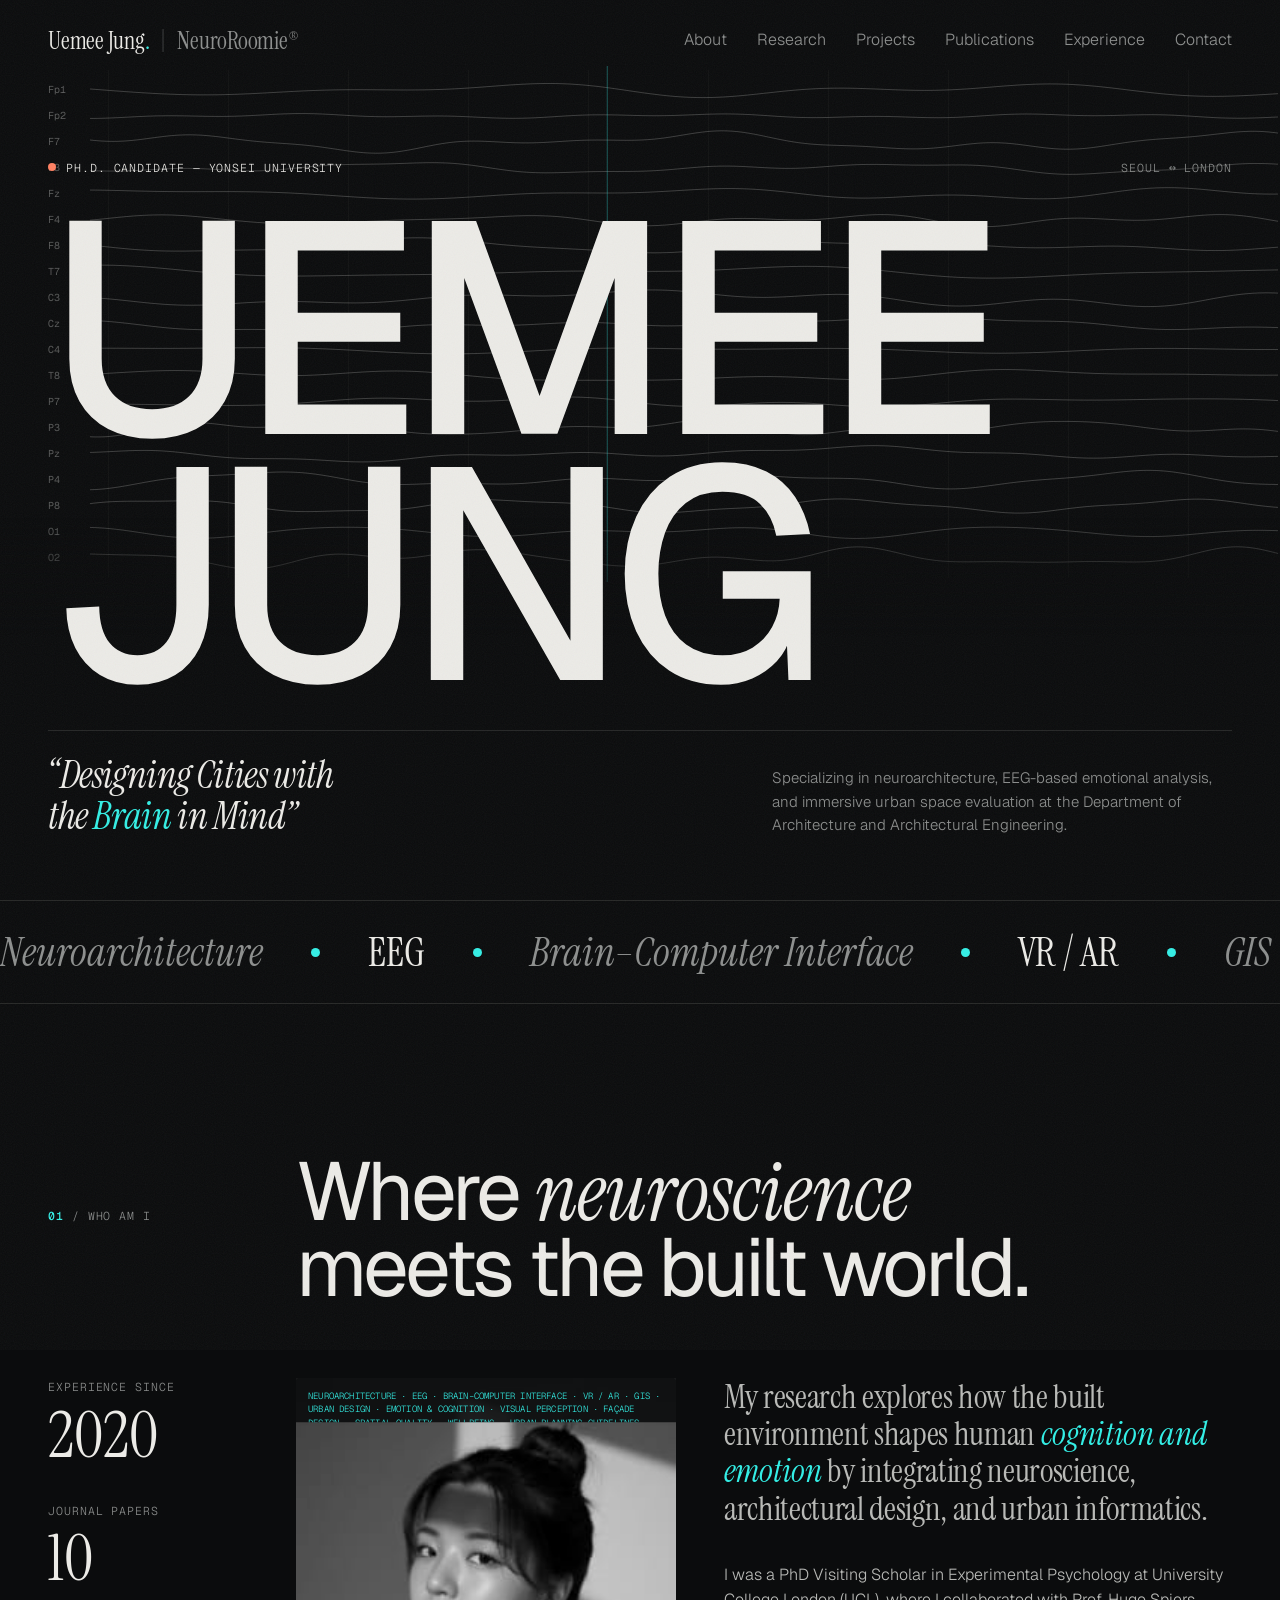
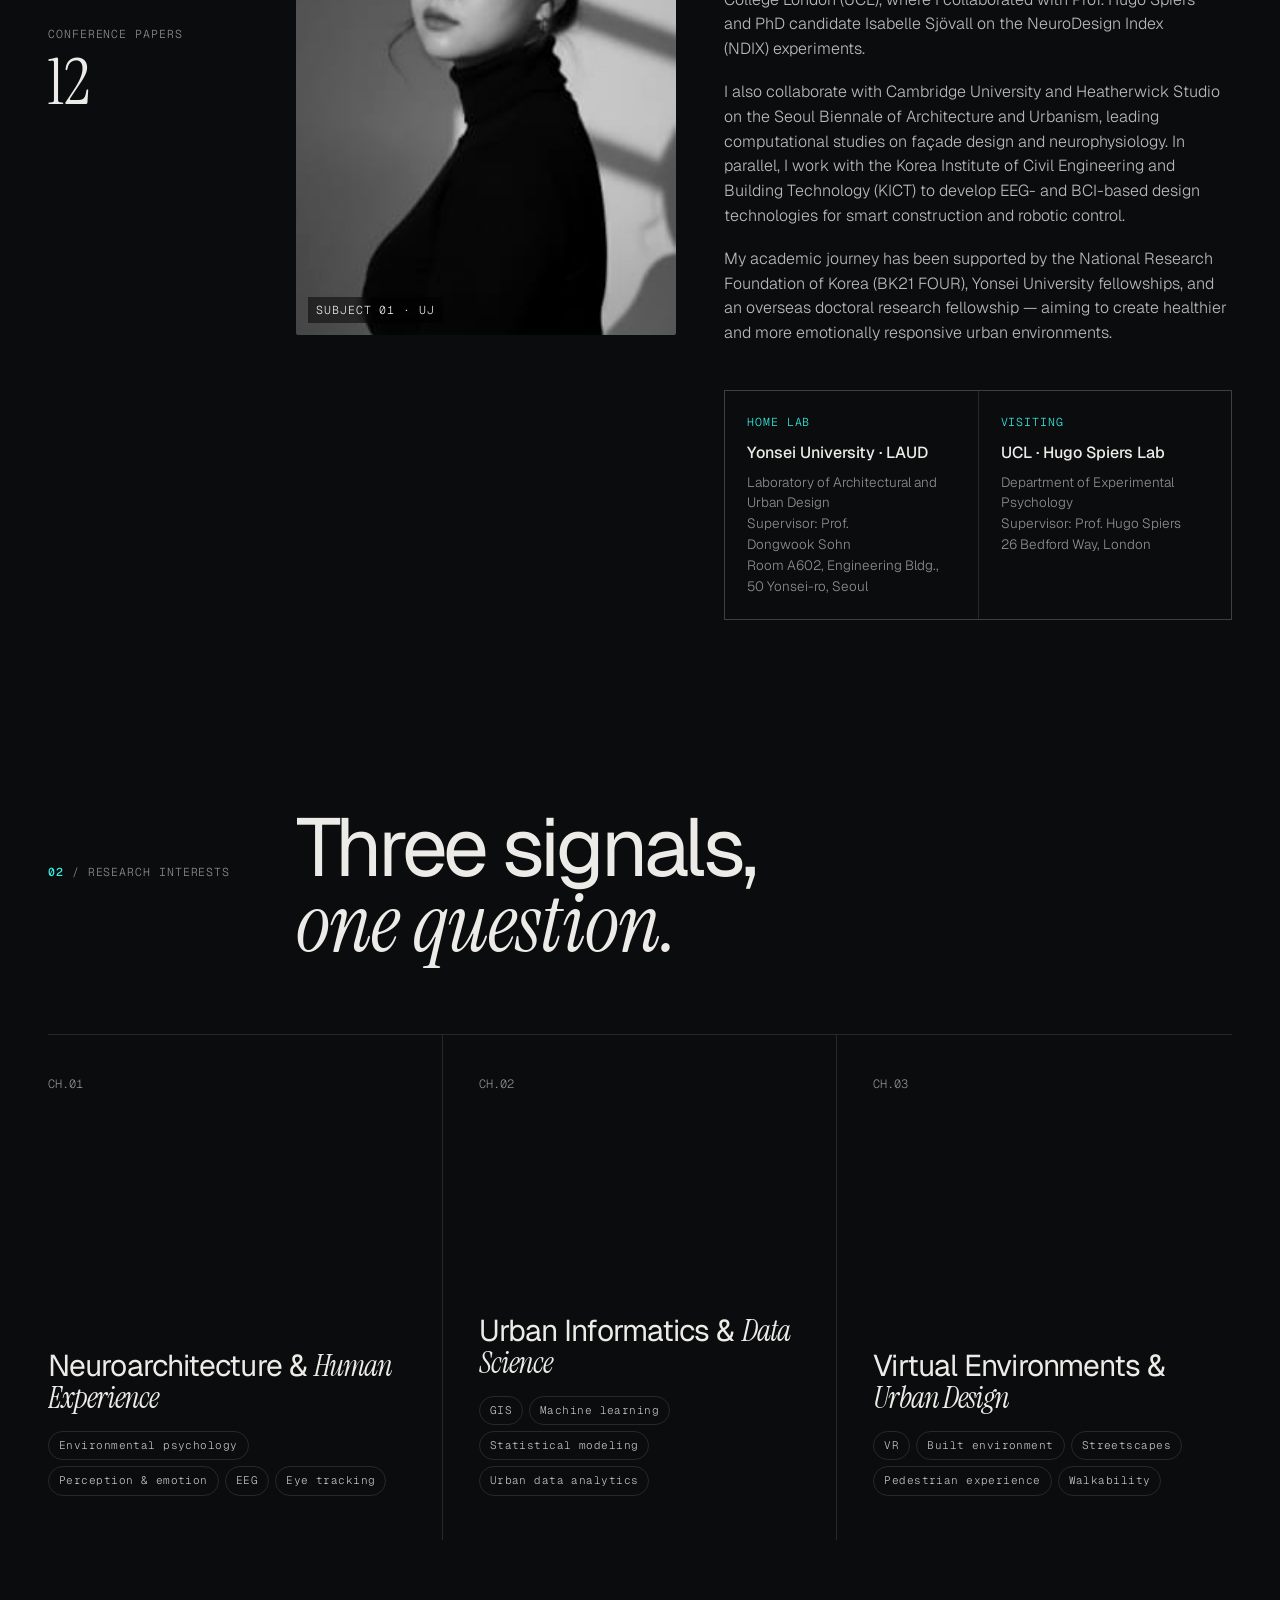
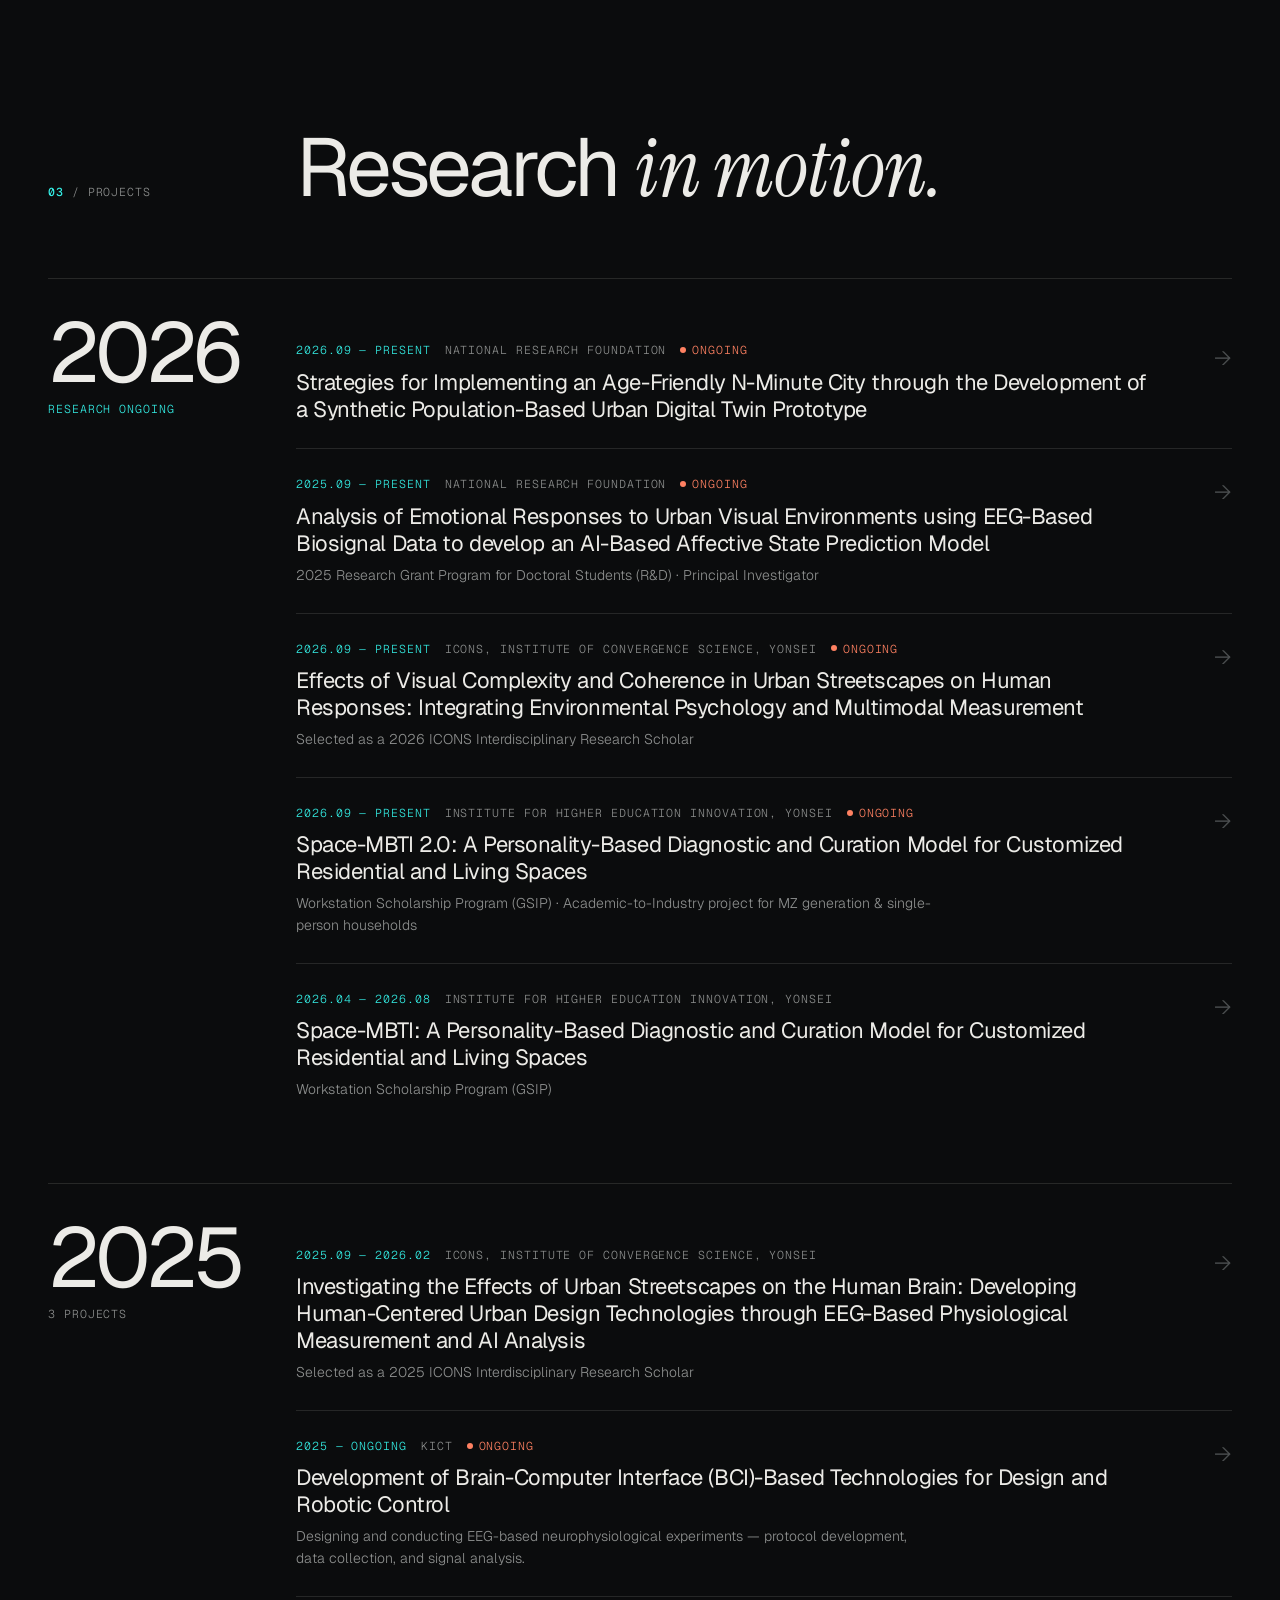
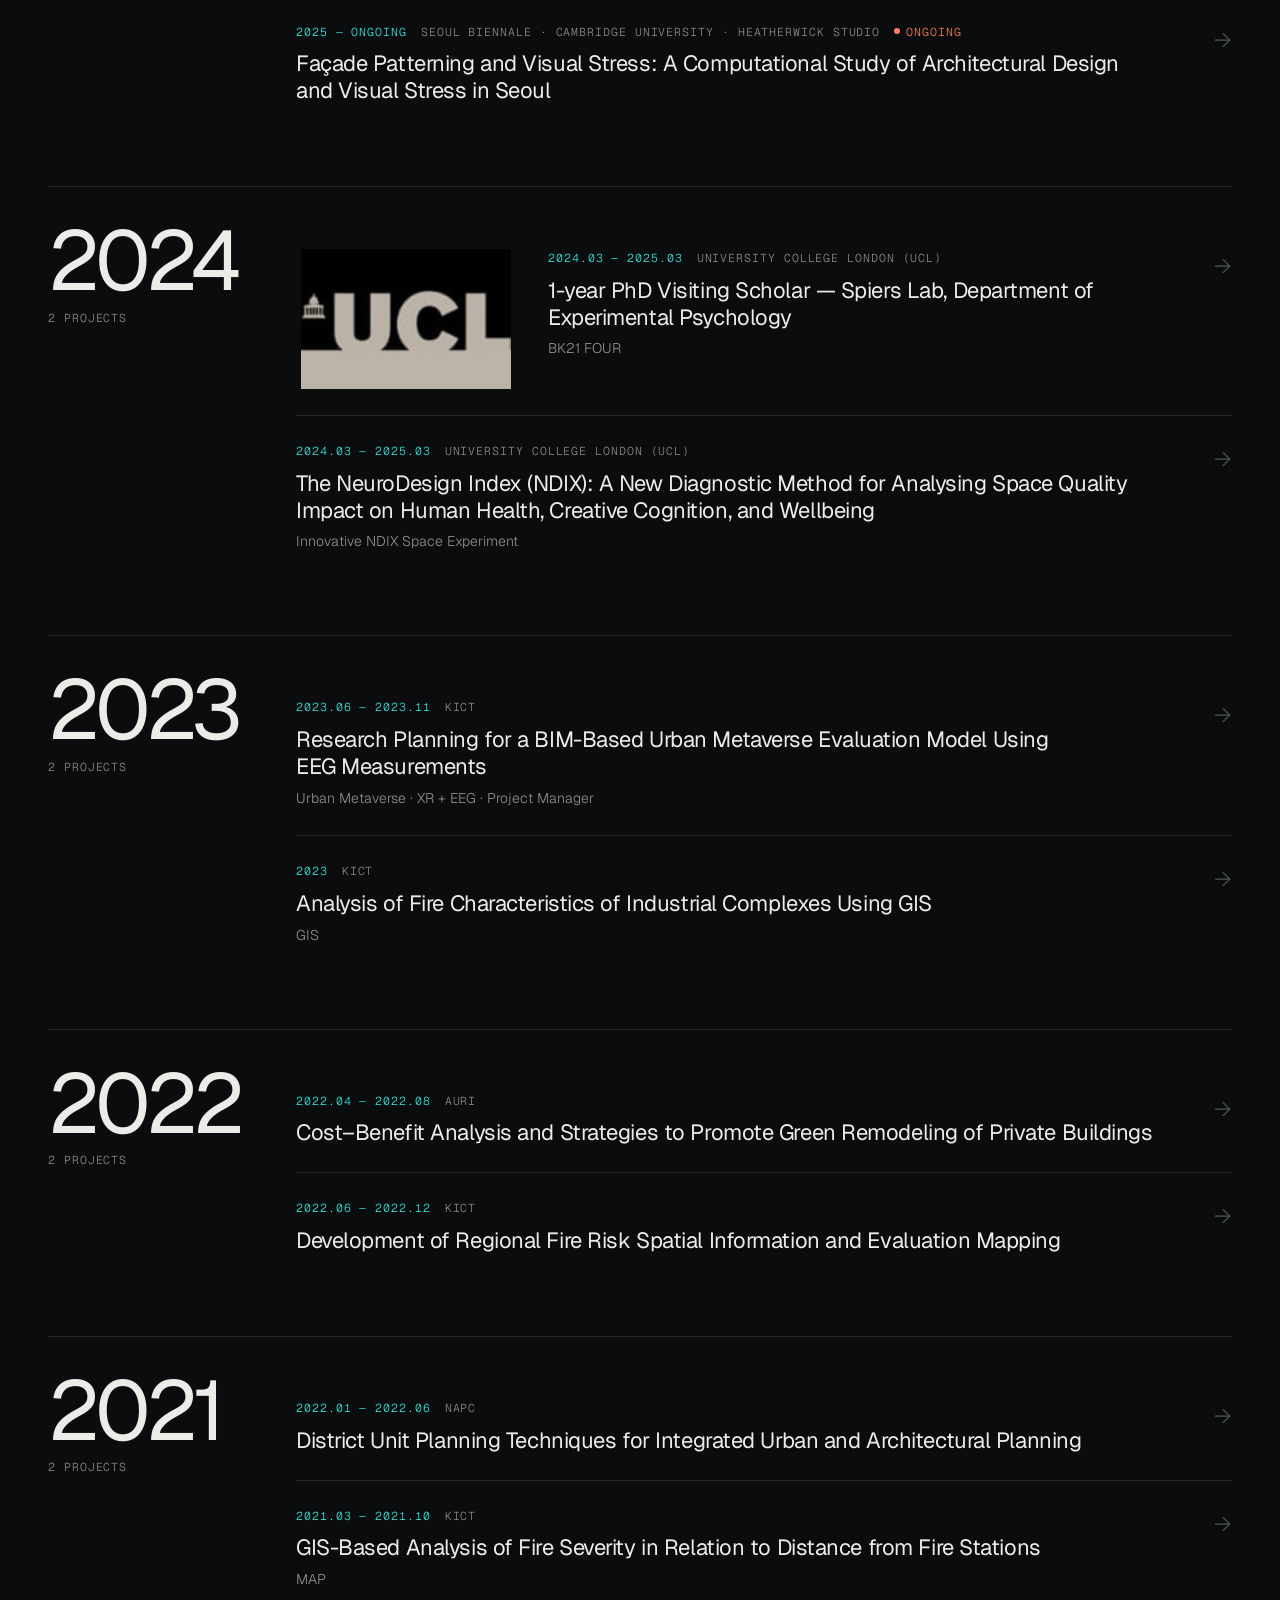
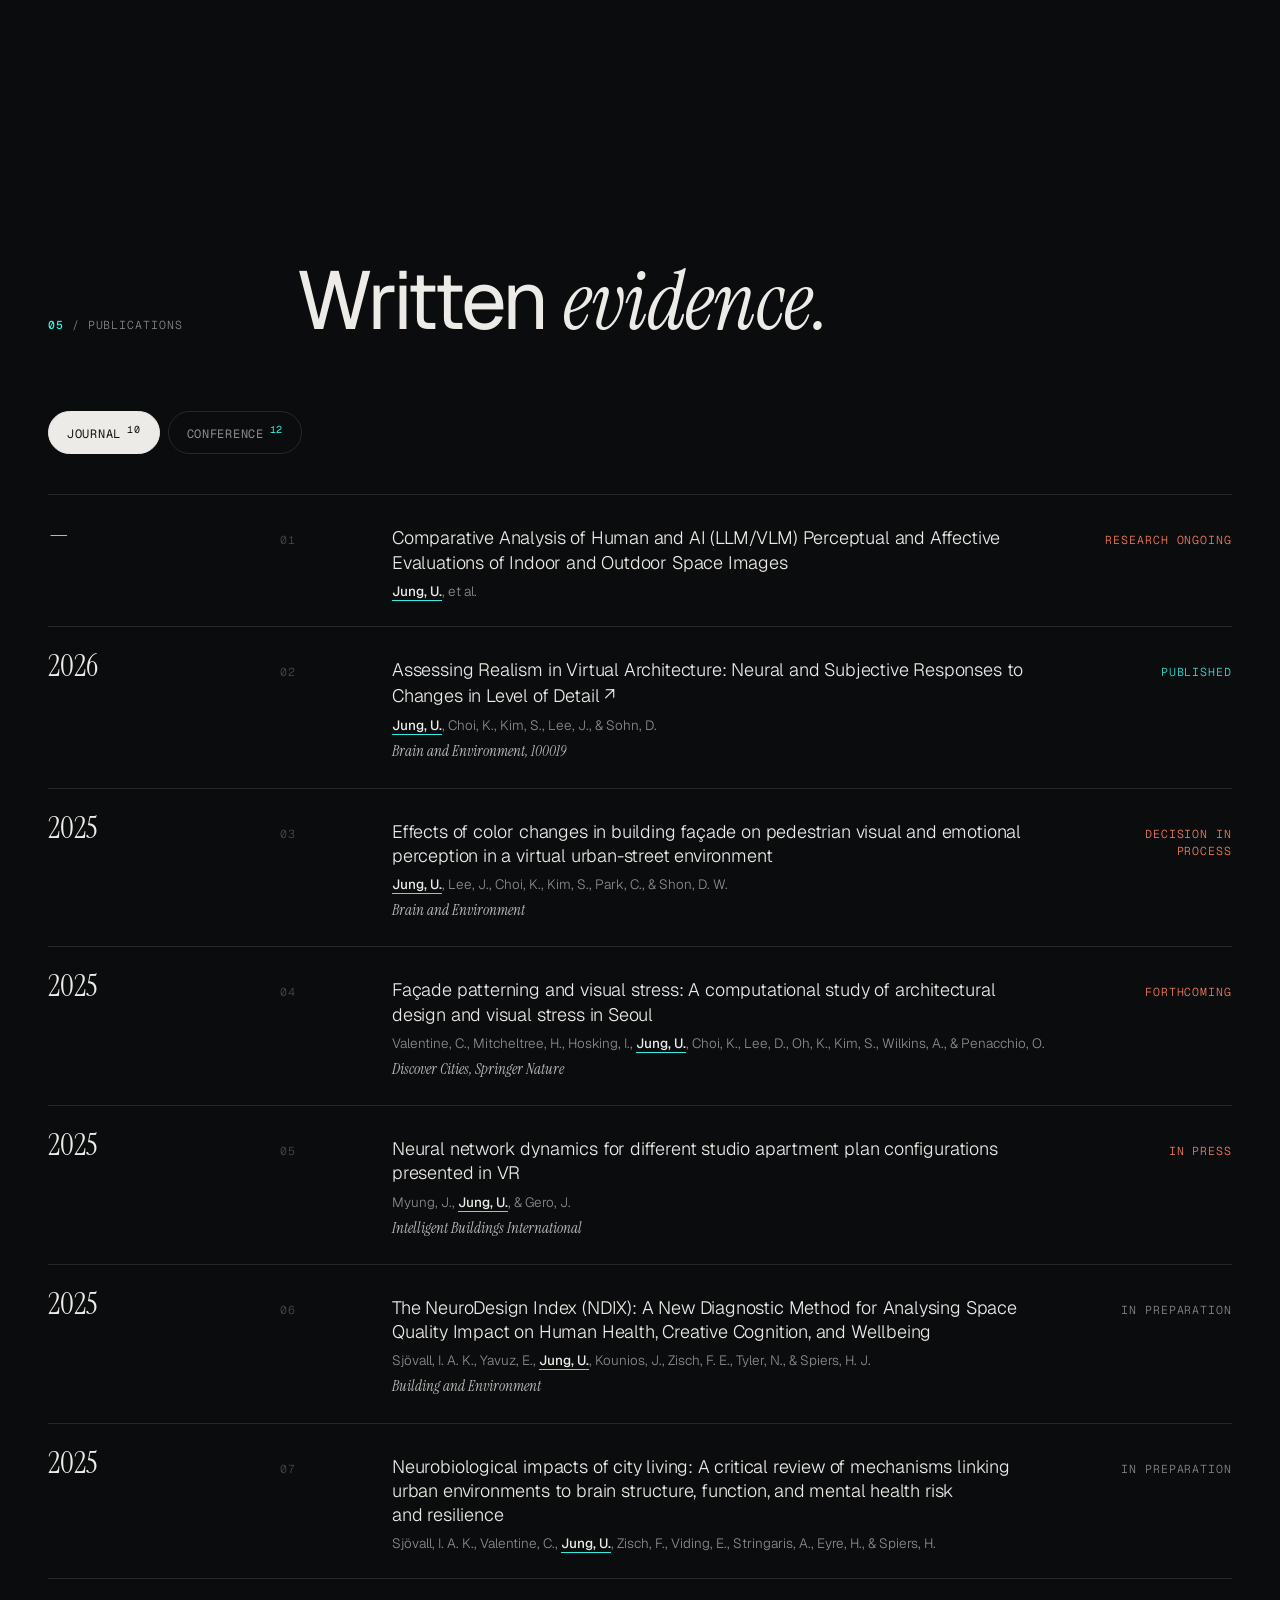
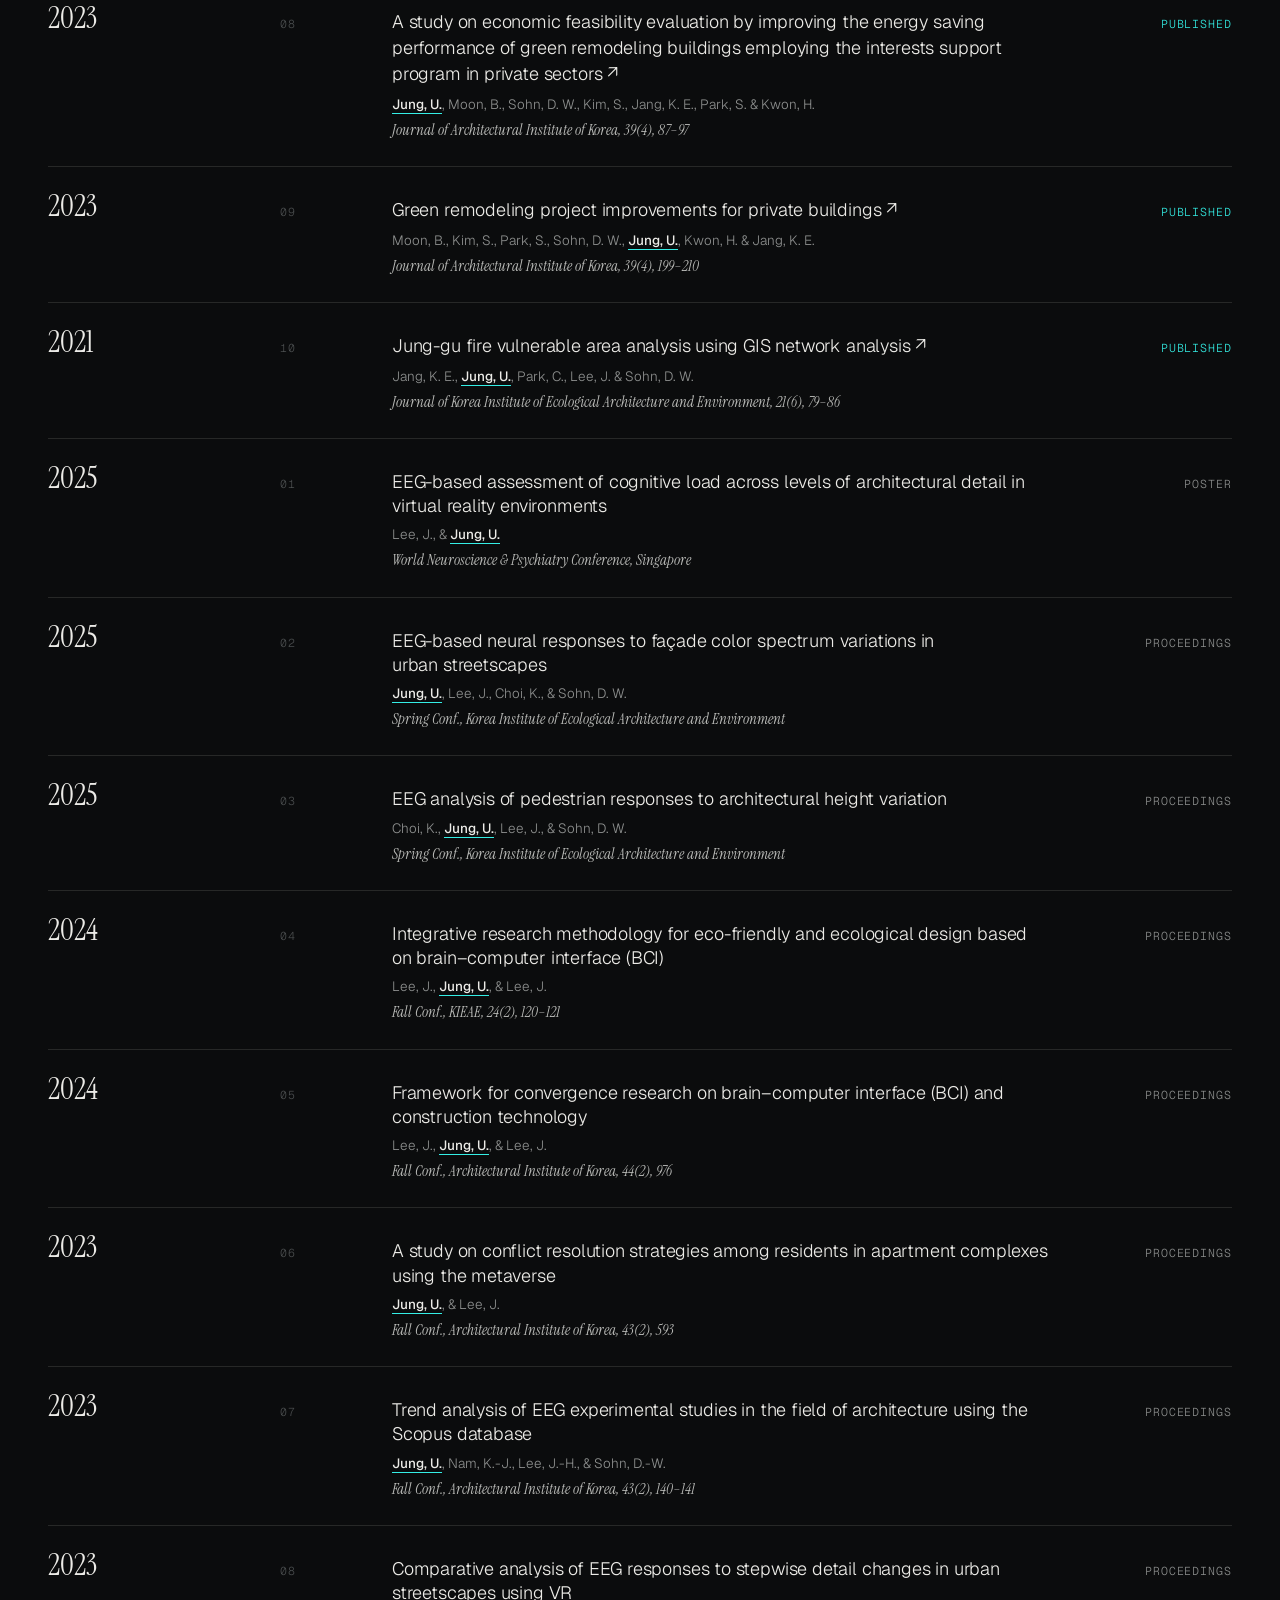
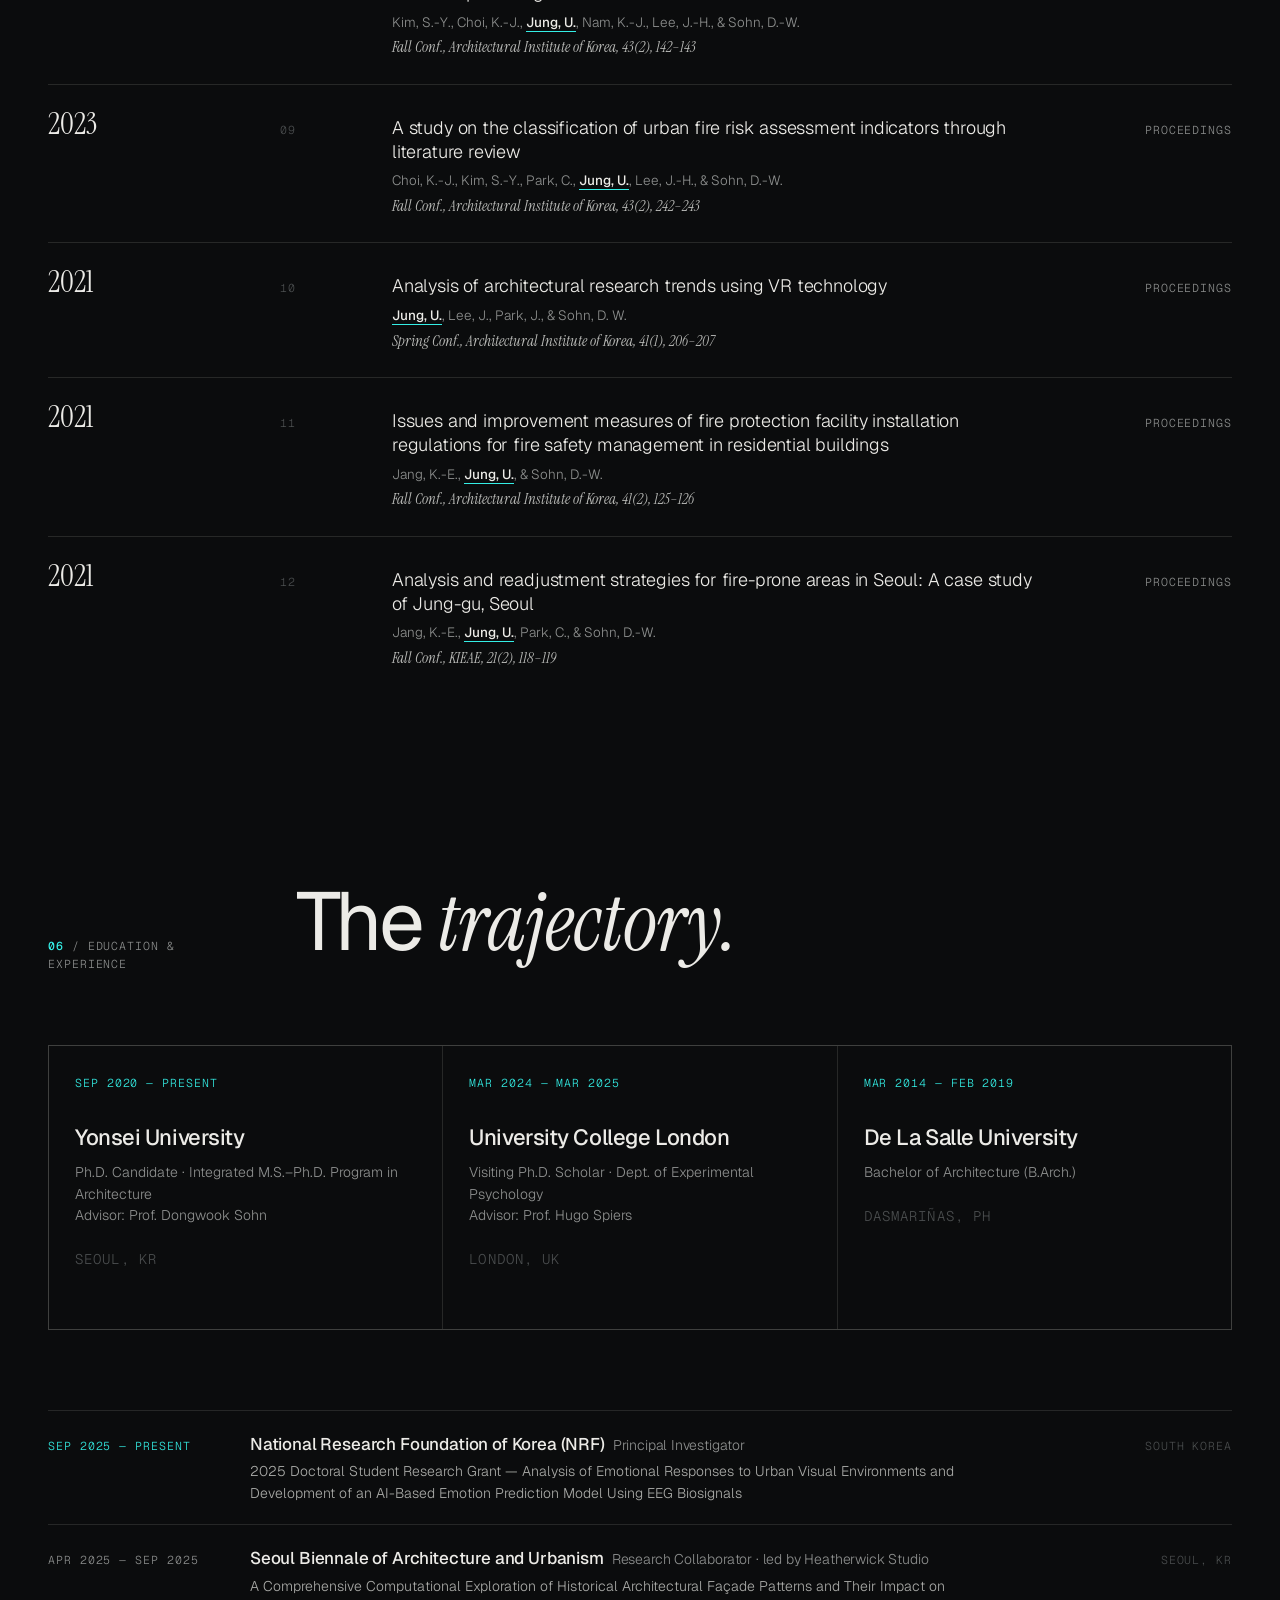
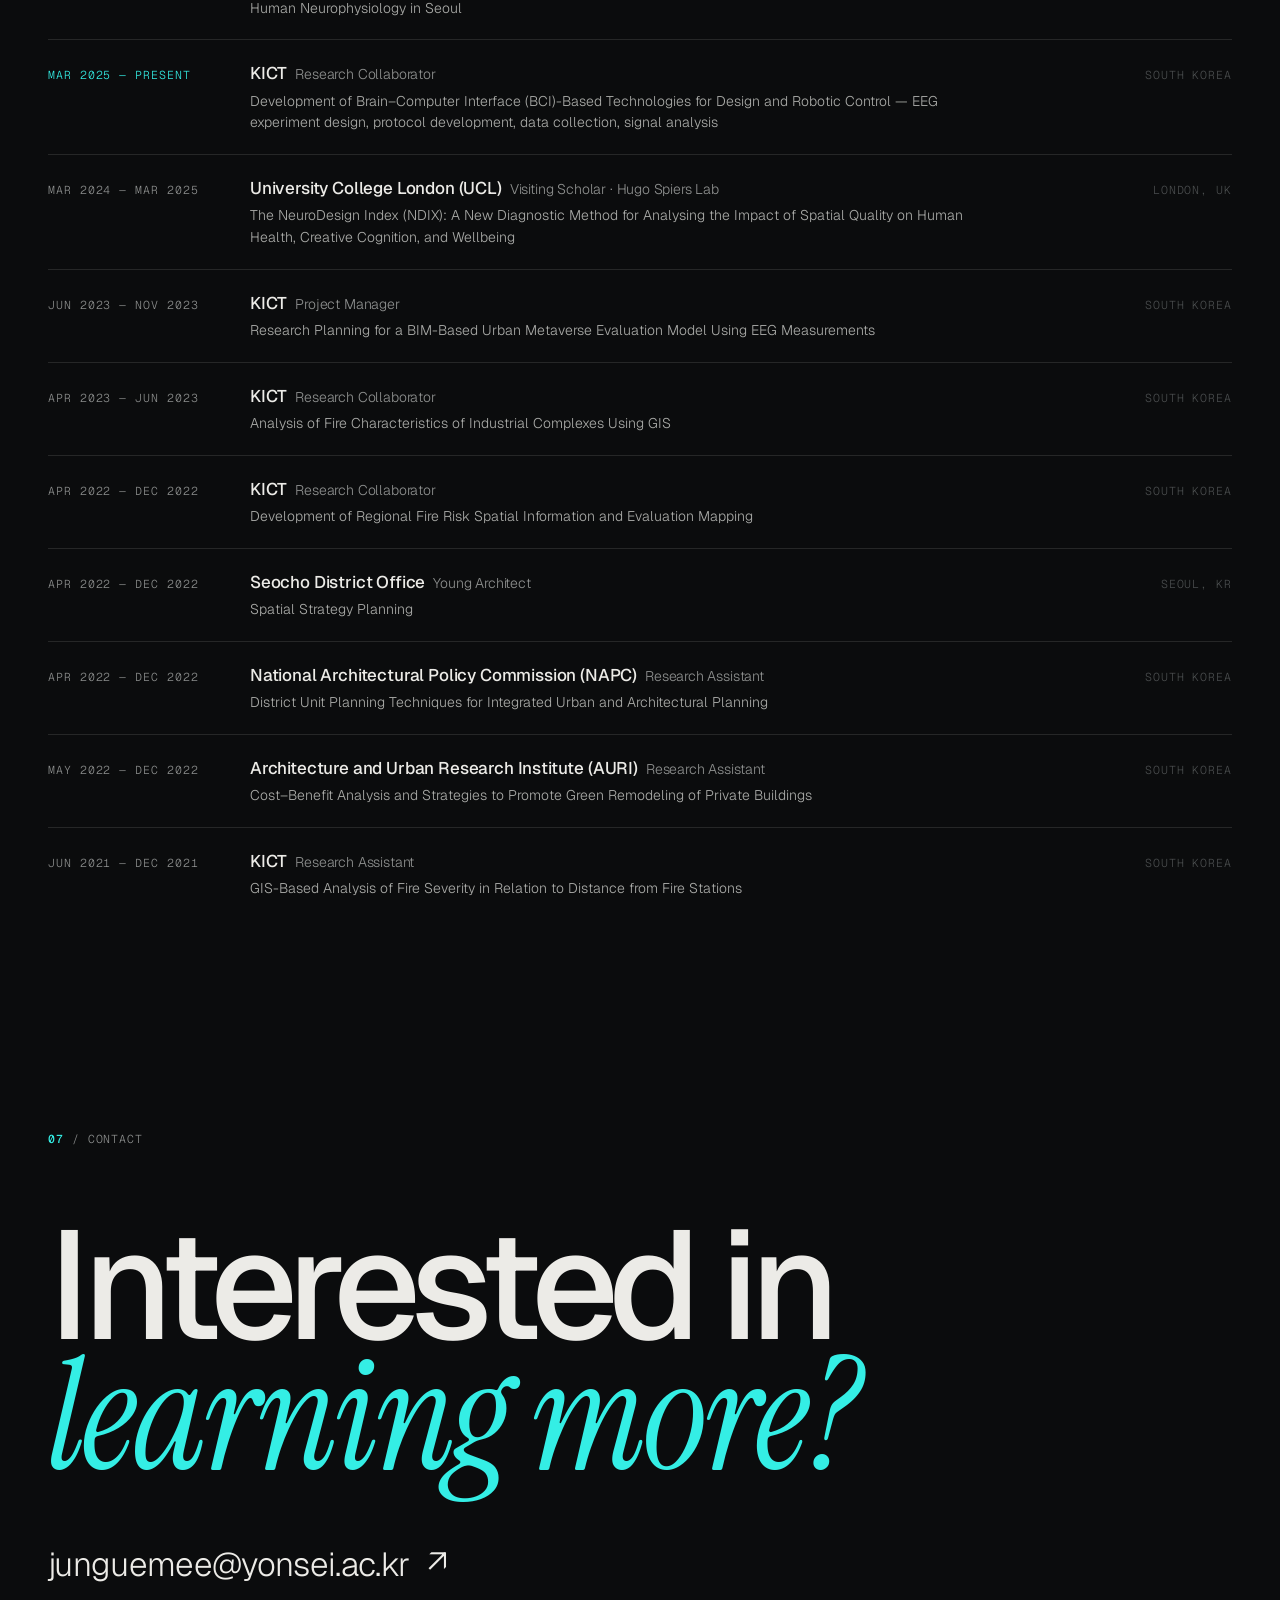
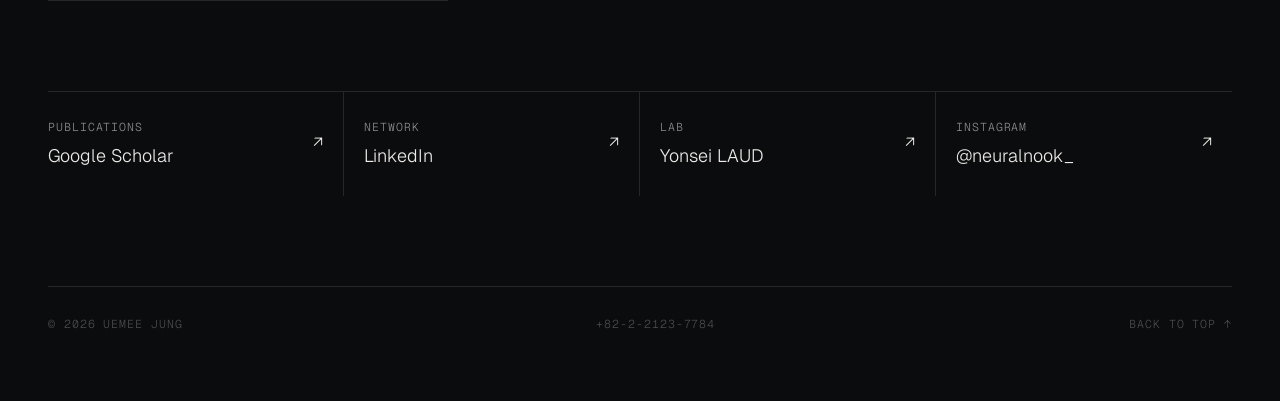
==== commit 61a44068: "Hover a test to see its own cover; scan line writes into the portrait Three things:  - The test row " ====
--- a/index.html
+++ b/index.html
@@ -1 +1 @@
-<!DOCTYPE html><html lang="en"><head><meta charset="utf-8"/><meta name="viewport" content="width=device-width, initial-scale=1"/><title>Uemee Jung — Neuroarchitecture</title><meta name="description" content="Uemee Jung — Ph.D. candidate at Yonsei University. Neuroarchitecture, EEG-based emotional analysis, and immersive urban space evaluation."/><meta property="og:title" content="Uemee Jung — Designing Cities with the Brain in Mind"/><meta property="og:description" content="Neuroarchitecture · EEG · Urban Informatics · VR — Yonsei University / UCL"/><meta property="og:image" content="static/assets/profile.jpg"/><meta property="og:type" content="website"/><meta name="theme-color" content="#0b0c0d"/><link rel="icon" href="static/favicon.svg" type="image/svg+xml"/><link rel="preconnect" href="https://fonts.googleapis.com"/><link rel="preconnect" href="https://fonts.gstatic.com" crossorigin="anonymous"/><link href="https://fonts.googleapis.com/css2?family=Instrument+Serif:ital@0;1&amp;family=Geist:wght@300;400;500;600&amp;family=Geist+Mono:wght@400;500&amp;family=Archivo:wdth,wght@62..125,300..900&amp;display=swap" rel="stylesheet"/><link href="static/style.css" rel="stylesheet"/><script>document.documentElement.className='js'</script><script src="static/app.js" defer=""></script></head><body><div id="cur" aria-hidden="true"></div><nav id="nav"><div class="wrap"><div class="brand"><a href="#hero" class="logo">Uemee Jung<span>.</span></a><span class="brand-div" aria-hidden="true">|</span><button class="nr-switch" id="nrToggle" type="button" aria-pressed="false" aria-label="NeuroRoomie mode">NeuroRoomie<sup>&reg;</sup></button></div><ul class="nav-links"><li><a href="#about">About</a></li><li><a href="#research">Research</a></li><li><a href="#projects">Projects</a></li><li><a href="#pubs">Publications</a></li><li><a href="#cv">Experience</a></li><li><a href="#contact">Contact</a></li></ul><button class="burger" id="burger" type="button" aria-label="Open menu" aria-controls="mnav" aria-expanded="false"><span></span><span></span><span></span></button></div><div class="mnav" id="mnav"><ul class="mnav-links"><li><a href="#about">About</a></li><li><a href="#research">Research</a></li><li><a href="#projects">Projects</a></li><li><a href="#pubs">Publications</a></li><li><a href="#cv">Experience</a></li><li><a href="#contact">Contact</a></li></ul></div></nav><header id="hero" data-screen-label="Hero"><div class="hA"><canvas id="eeg" aria-hidden="true"></canvas><div class="wrap hero-in"><div class="hero-meta mono"><span class="rec"><i></i>Ph.D. Candidate — Yonsei University</span><span>Seoul ↔ London</span></div><h1 class="name" aria-label="Uemee Jung"><span class="name-row"><span class="ch" style="animation-delay:0.15s">U</span><span class="ch" style="animation-delay:0.21s">E</span><span class="ch" style="animation-delay:0.27s">M</span><span class="ch" style="animation-delay:0.33s">E</span><span class="ch" style="animation-delay:0.39s">E</span></span><span class="name-row"><span class="ch" style="animation-delay:0.45s">J</span><span class="ch" style="animation-delay:0.51s">U</span><span class="ch" style="animation-delay:0.57s">N</span><span class="ch" style="animation-delay:0.63s">G</span></span></h1><div class="hero-tag"><div class="q">“Designing Cities with<br/>the <span class="acc">Brain</span> in Mind”</div><p>Specializing in neuroarchitecture, EEG-based emotional analysis, and immersive urban space evaluation at the Department of Architecture and Architectural Engineering.</p></div></div></div></header><div class="marq" aria-hidden="true"><div class="marq-t" id="marq"><span>Neuroarchitecture</span><span>EEG</span><span>Brain–Computer Interface</span><span>VR / AR</span><span>GIS</span><span>Urban Design</span><span>Emotion &amp; Cognition</span><span>Visual Perception</span><span>Façade Design</span><span>Spatial Quality</span><span>Wellbeing</span><span>Urban Planning Guidelines</span><span>Neuroarchitecture</span><span>EEG</span><span>Brain–Computer Interface</span><span>VR / AR</span><span>GIS</span><span>Urban Design</span><span>Emotion &amp; Cognition</span><span>Visual Perception</span><span>Façade Design</span><span>Spatial Quality</span><span>Wellbeing</span><span>Urban Planning Guidelines</span></div></div><section class="blk" id="about" data-screen-label="About"><div class="wrap"><div class="sh rv"><span class="mono"><b>01</b> / Who am I</span><h2>Where <em>neuroscience</em><br/>meets the built world.</h2></div><div class="about"><div class="side-col rv"><div class="stat"><span class="mono">Experience since</span><b>2020</b></div><div class="stat"><span class="mono">Journal papers</span><b id="cntJ" data-count="10">0</b></div><div class="stat"><span class="mono">Conference papers</span><b id="cntC" data-count="12">0</b></div></div><div class="portrait rv"><img src="static/assets/profile.jpg" alt="Uemee Jung" loading="lazy"/><div class="scan" aria-hidden="true"></div><span class="tag mono">Subject 01 · UJ</span></div><div class="about-txt rv"><p class="lead">My research explores how the built environment shapes human <em>cognition and emotion</em> by integrating neuroscience, architectural design, and urban informatics.</p><p>I was a PhD Visiting Scholar in Experimental Psychology at University College London (UCL), where I collaborated with Prof. Hugo Spiers and PhD candidate Isabelle Sjövall on the NeuroDesign Index (NDIX) experiments.</p><p>I also collaborate with Cambridge University and Heatherwick Studio on the Seoul Biennale of Architecture and Urbanism, leading computational studies on façade design and neurophysiology. In parallel, I work with the Korea Institute of Civil Engineering and Building Technology (KICT) to develop EEG- and BCI-based design technologies for smart construction and robotic control.</p><p>My academic journey has been supported by the National Research Foundation of Korea (BK21 FOUR), Yonsei University fellowships, and an overseas doctoral research fellowship — aiming to create healthier and more emotionally responsive urban environments.</p><div class="aff"><div><span class="mono">Home lab</span><h4>Yonsei University · LAUD</h4><p>Laboratory of Architectural and Urban Design<br/>Supervisor: Prof. Dongwook Sohn<br/>Room A602, Engineering Bldg., 50 Yonsei-ro, Seoul</p></div><div><span class="mono">Visiting</span><h4>UCL · Hugo Spiers Lab</h4><p>Department of Experimental Psychology<br/>Supervisor: Prof. Hugo Spiers<br/>26 Bedford Way, London</p></div></div></div></div></div></section><section class="blk" id="research" data-screen-label="Research"><div class="wrap"><div class="sh rv"><span class="mono"><b>02</b> / Research Interests</span><h2>Three signals,<br/><em>one question.</em></h2></div><div class="ints"><div class="int rv"><span class="n">CH.01</span><canvas data-v="0" aria-hidden="true"></canvas><h3>Neuroarchitecture &amp; <em>Human Experience</em></h3><div class="chips"><span class="chip">Environmental psychology</span><span class="chip">Perception &amp; emotion</span><span class="chip">EEG</span><span class="chip">Eye tracking</span></div></div><div class="int rv"><span class="n">CH.02</span><canvas data-v="1" aria-hidden="true"></canvas><h3>Urban Informatics &amp; <em>Data Science</em></h3><div class="chips"><span class="chip">GIS</span><span class="chip">Machine learning</span><span class="chip">Statistical modeling</span><span class="chip">Urban data analytics</span></div></div><div class="int rv"><span class="n">CH.03</span><canvas data-v="2" aria-hidden="true"></canvas><h3>Virtual Environments &amp; <em>Urban Design</em></h3><div class="chips"><span class="chip">VR</span><span class="chip">Built environment</span><span class="chip">Streetscapes</span><span class="chip">Pedestrian experience</span><span class="chip">Walkability</span></div></div></div></div></section><section class="blk" id="projects" data-screen-label="Projects"><div class="wrap"><div class="sh rv"><span class="mono"><b>03</b> / Projects</span><h2>Research <em>in motion.</em></h2></div><div id="prjRoot"><div class="yr"><div class="yr-l rv"><b>2026</b><span class="mono">Research ongoing</span></div><div class="prj-list"><div class="prj rv"><div><div class="org mono"><span class="d">2026.09 — present</span><span>National Research Foundation</span><span class="badge">Ongoing</span></div><h4>Strategies for Implementing an Age-Friendly N-Minute City through the Development of a Synthetic Population-Based Urban Digital Twin Prototype</h4></div><span class="arr">→</span></div><div class="prj rv"><div><div class="org mono"><span class="d">2025.09 — present</span><span>National Research Foundation</span><span class="badge">Ongoing</span></div><h4>Analysis of Emotional Responses to Urban Visual Environments using EEG-Based Biosignal Data to develop an AI-Based Affective State Prediction Model</h4><p class="sub">2025 Research Grant Program for Doctoral Students (R&amp;D) · Principal Investigator</p></div><span class="arr">→</span></div><div class="prj rv"><div><div class="org mono"><span class="d">2026.09 — present</span><span>ICONS, Institute of Convergence Science, Yonsei</span><span class="badge">Ongoing</span></div><h4>Effects of Visual Complexity and Coherence in Urban Streetscapes on Human Responses: Integrating Environmental Psychology and Multimodal Measurement</h4><p class="sub">Selected as a 2026 ICONS Interdisciplinary Research Scholar</p></div><span class="arr">→</span></div><div class="prj rv"><div><div class="org mono"><span class="d">2026.09 — present</span><span>Institute for Higher Education Innovation, Yonsei</span><span class="badge">Ongoing</span></div><h4>Space-MBTI 2.0: A Personality-Based Diagnostic and Curation Model for Customized Residential and Living Spaces</h4><p class="sub">Workstation Scholarship Program (GSIP) · Academic-to-Industry project for MZ generation &amp; single-person households</p></div><span class="arr">→</span></div><div class="prj rv"><div><div class="org mono"><span class="d">2026.04 — 2026.08</span><span>Institute for Higher Education Innovation, Yonsei</span></div><h4>Space-MBTI: A Personality-Based Diagnostic and Curation Model for Customized Residential and Living Spaces</h4><p class="sub">Workstation Scholarship Program (GSIP)</p></div><span class="arr">→</span></div></div></div><div class="yr"><div class="yr-l rv"><b>2025</b><span class="mono" style="color:var(--mute)">3 projects</span></div><div class="prj-list"><div class="prj rv"><div><div class="org mono"><span class="d">2025.09 — 2026.02</span><span>ICONS, Institute of Convergence Science, Yonsei</span></div><h4>Investigating the Effects of Urban Streetscapes on the Human Brain: Developing Human-Centered Urban Design Technologies through EEG-Based Physiological Measurement and AI Analysis</h4><p class="sub">Selected as a 2025 ICONS Interdisciplinary Research Scholar</p></div><span class="arr">→</span></div><div class="prj rv"><div><div class="org mono"><span class="d">2025 — ongoing</span><span>KICT</span><span class="badge">Ongoing</span></div><h4>Development of Brain-Computer Interface (BCI)-Based Technologies for Design and Robotic Control</h4><p class="sub">Designing and conducting EEG-based neurophysiological experiments — protocol development, data collection, and signal analysis.</p></div><span class="arr">→</span></div><div class="prj rv"><div><div class="org mono"><span class="d">2025 — ongoing</span><span>Seoul Biennale · Cambridge University · Heatherwick Studio</span><span class="badge">Ongoing</span></div><h4>Façade Patterning and Visual Stress: A Computational Study of Architectural Design and Visual Stress in Seoul</h4></div><span class="arr">→</span></div></div></div><div class="yr"><div class="yr-l rv"><b>2024</b><span class="mono" style="color:var(--mute)">2 projects</span></div><div class="prj-list"><div class="prj rv"><img src="static/assets/p09.jpg" alt="" loading="lazy"/><div><div class="org mono"><span class="d">2024.03 — 2025.03</span><span>University College London (UCL)</span></div><h4>1-year PhD Visiting Scholar — Spiers Lab, Department of Experimental Psychology</h4><p class="sub">BK21 FOUR</p></div><span class="arr">→</span></div><div class="prj rv"><div><div class="org mono"><span class="d">2024.03 — 2025.03</span><span>University College London (UCL)</span></div><h4>The NeuroDesign Index (NDIX): A New Diagnostic Method for Analysing Space Quality Impact on Human Health, Creative Cognition, and Wellbeing</h4><p class="sub">Innovative NDIX Space Experiment</p></div><span class="arr">→</span></div></div></div><div class="yr"><div class="yr-l rv"><b>2023</b><span class="mono" style="color:var(--mute)">2 projects</span></div><div class="prj-list"><div class="prj rv"><div><div class="org mono"><span class="d">2023.06 — 2023.11</span><span>KICT</span></div><h4>Research Planning for a BIM-Based Urban Metaverse Evaluation Model Using EEG Measurements</h4><p class="sub">Urban Metaverse · XR + EEG · Project Manager</p></div><span class="arr">→</span></div><div class="prj rv"><div><div class="org mono"><span class="d">2023</span><span>KICT</span></div><h4>Analysis of Fire Characteristics of Industrial Complexes Using GIS</h4><p class="sub">GIS</p></div><span class="arr">→</span></div></div></div><div class="yr"><div class="yr-l rv"><b>2022</b><span class="mono" style="color:var(--mute)">2 projects</span></div><div class="prj-list"><div class="prj rv"><div><div class="org mono"><span class="d">2022.04 — 2022.08</span><span>AURI</span></div><h4>Cost–Benefit Analysis and Strategies to Promote Green Remodeling of Private Buildings</h4></div><span class="arr">→</span></div><div class="prj rv"><div><div class="org mono"><span class="d">2022.06 — 2022.12</span><span>KICT</span></div><h4>Development of Regional Fire Risk Spatial Information and Evaluation Mapping</h4></div><span class="arr">→</span></div></div></div><div class="yr"><div class="yr-l rv"><b>2021</b><span class="mono" style="color:var(--mute)">2 projects</span></div><div class="prj-list"><div class="prj rv"><div><div class="org mono"><span class="d">2022.01 — 2022.06</span><span>NAPC</span></div><h4>District Unit Planning Techniques for Integrated Urban and Architectural Planning</h4></div><span class="arr">→</span></div><a class="prj rv" href="https://www.dbpia.co.kr/Journal/articleDetail?nodeId=NODE10674006" target="_blank" rel="noopener noreferrer"><div><div class="org mono"><span class="d">2021.03 — 2021.10</span><span>KICT</span></div><h4>GIS-Based Analysis of Fire Severity in Relation to Distance from Fire Stations</h4><p class="sub">MAP</p></div><span class="arr">→</span></a></div></div></div></div></section><section id="venture" data-screen-label="Enterprise"><div class="wrap"><div class="v-mast g12 lbl"><span>04 — Enterprise &amp; Innovation</span><span>Venture file / NR-25</span><span>Seoul — Munich</span><span>Concept stage, 2025</span></div></div><div class="wrap" style="overflow:hidden"><div class="v-word" id="vWord" aria-label="NeuroRoomie"><span style="transition-delay:0s">N</span><span style="transition-delay:0.045s">e</span><span style="transition-delay:0.09s">u</span><span style="transition-delay:0.135s">r</span><span style="transition-delay:0.18s">o</span><span style="transition-delay:0.22499999999999998s">R</span><span style="transition-delay:0.27s">o</span><span style="transition-delay:0.315s">o</span><span style="transition-delay:0.36s">m</span><span style="transition-delay:0.40499999999999997s">i</span><span style="transition-delay:0.44999999999999996s">e</span><sup>®</sup></div></div><div class="wrap"><div class="v-sub g12"><span class="ko">이 방, 뇌가 골랐어요</span><span class="lbl">EEG × Space-BTI</span><span class="lbl">Interior-tech</span><span class="lbl">Founder &amp; CEO: Uemee Jung</span></div><div class="nr-tests"><div class="nr-tests-hd lbl"><span>Tests</span><span>Space-BTI</span></div><a class="v-row g12" href="https://uemeejung.com/neuroroomie/1" target="_blank" rel="noopener"><span class="k">01</span><span class="h">공간 궁합 테스트</span><p>내 방 vs 나</p><span class="x">열기 <i>↗</i></span></a></div><div class="v-spread g12"><div class="t rv"><h3>Brain-fit<br/>interiors</h3><div class="cols"><p>NeuroRoomie is a concept project exploring how brainwave (EEG) data and spatial personality profiling (Space-BTI) can be combined to recommend interior layouts and styles.</p><p>Each recommendation is tailored to an individual’s emotional state — interior styles, furniture layouts and spatial configurations, optimized by the brain.</p></div><div class="fd"><div><span class="lbl" style="color:var(--g)">Founder &amp; CEO</span><b>Uemee Jung</b></div><span class="lbl">Yonsei University</span></div></div><figure class="rv"><div class="im"><img src="static/assets/nr-hero.jpg" alt="NeuroRoomie pitch cover" loading="lazy"/></div><figcaption class="lbl"><span>Fig. 01 — Pitch cover</span><span>Hover for colour</span></figcaption></figure></div></div><div class="v-band"><div class="wrap"><div class="lbl"><span>Manifesto</span><span>NR / 001</span></div><div class="big rv"><span>We shape</span><span class="r"><span class="o">spaces.</span></span><span>We shape</span><span class="r">moods.</span></div><div class="foot"><p>NeuroRoomie isn’t just about interiors — it’s about making you feel truly at home: emotionally, cognitively, and physically.</p><span class="lbl">Neuroscience-driven space solutions</span></div></div></div><div class="wrap"><div class="v-sec"><div class="v-hd g12 rv"><span class="n">01</span><h4>How it works</h4><span class="lbl">Three steps / one profile</span></div><div class="v-row g12 rv"><span class="k">STEP / A</span><span class="h">Diagnose</span><p>MBTI-style Space-BTI questionnaire profiles how a person prefers to live, focus and rest.</p><span class="x">Space-BTI</span></div><div class="v-row g12 rv"><span class="k">STEP / B</span><span class="h">Measure</span><p>Real-time brainwave database (EEG-DB) adds a measured emotional layer to stated preference.</p><span class="x">EEG-DB</span></div><div class="v-row g12 rv"><span class="k">STEP / C</span><span class="h">Recommend</span><p>Personalized interior styles, furniture layouts and spatial configurations.</p><span class="x">Output</span></div></div><div class="v-sec"><div class="v-hd g12 rv"><span class="n">02</span><h4>Business model</h4><span class="lbl">Freemium</span></div><div class="v-spec rv"><div class="tr th"><span class="lbl">Tier</span><div><b>Basic</b><small class="lbl">무료 / Free</small></div><div class="pro"><b>Premium</b><small class="lbl">유료 / Paid</small></div></div><div class="tr"><span class="lbl">Method</span><div>MBTI-style spatial diagnostics</div><div>EEG-based emotional response measurement</div></div><div class="tr"><span class="lbl">Space-BTI type</span><div class="yes">Included</div><div class="yes">Included</div></div><div class="tr"><span class="lbl">Brainwave analysis</span><div class="no">—</div><div class="yes">Included</div></div><div class="tr"><span class="lbl">Output</span><div>Personalized design recommendations</div><div>Neuroscience-driven space solutions</div></div></div></div><div class="v-sec"><div class="v-hd g12 rv"><span class="n">03</span><h4>Markets &amp; roadmap</h4><span class="lbl">B2B emotional consulting</span></div><div class="v-mkt rv"><div><span class="lbl">M / 01</span><b>Wellness<br/>offices</b></div><div><span class="lbl">M / 02</span><b>Co-living<br/>spaces</b></div><div><span class="lbl">M / 03</span><b>Retail<br/>environments</b></div><div><span class="lbl">M / 04</span><b>Interior<br/>commerce API</b></div></div><div class="v-road rv"><div class="now"><span class="lbl" style="color:var(--kb)">Phase 1 — now</span><h5>Secure user data</h5><p>Build large-scale user data assets through competitions and bootcamps.</p></div><div><span class="lbl">Phase 2</span><h5>Validate</h5><p>Test market potential, business viability and global scalability.</p></div><div><span class="lbl">Phase 3</span><h5>Integrate &amp; consult</h5><p>Interior-commerce API integrations and B2B emotional consulting.</p></div></div></div><div class="v-sec"><div class="v-hd g12 rv"><span class="n">04</span><h4>Space-BTI</h4><span class="lbl">Interactive specimen</span></div><div class="v-bti g12 rv"><div class="code"><span class="lbl hint">Click a letter to flip the axis</span><div class="letters" id="vLetters" data-axes="[[&quot;S&quot;,&quot;Social&quot;,&quot;P&quot;,&quot;Private&quot;],[&quot;B&quot;,&quot;Bright&quot;,&quot;C&quot;,&quot;Calm&quot;],[&quot;A&quot;,&quot;Activity&quot;,&quot;R&quot;,&quot;Rest&quot;],[&quot;S&quot;,&quot;Structured&quot;,&quot;F&quot;,&quot;Flexible&quot;]]"></div></div><div class="qs"><span class="lbl" style="color:var(--g)">Sample questions</span><div class="q"><span class="lbl">Q1</span><h6>When you enter a room, what makes you feel most comfortable?</h6><label data-k="A" data-set="1:1">Warm lighting and cozy textures</label><label data-k="B" data-set="1:0">Clean lines and open space</label><label data-k="C" data-set="0:0">Bold colors and unique objects</label></div><div class="q"><span class="lbl">Q2</span><h6>Which environment helps you focus best?</h6><label data-k="A" data-set="0:1">Quiet, enclosed spaces</label><label data-k="B" data-set="1:0">Bright, airy spaces with natural light</label><label data-k="C" data-set="3:1">Dynamic environments with flexible layouts</label></div></div></div><div class="v-ex rv"><div><b>SBAS</b><span class="lbl">Social · Bright · Activity-oriented · Structured</span></div><div><b>PCRF</b><span class="lbl">Private · Calm · Rest-oriented · Flexible</span></div></div><figure class="v-fig rv"><img src="static/assets/nr-concept.jpg" alt="Space-BTI system and app concept" loading="lazy"/><figcaption class="lbl"><span>Fig. 02 — Space-BTI system &amp; app concept</span><span>Basic / Premium</span></figcaption></figure></div><div class="v-sec v-rec"><div class="v-hd g12 rv"><span class="n">05</span><h4>Recognition</h4><span class="lbl">Selected programmes</span></div><div class="v-row g12 rv"><span class="k">2025</span><span class="h">Global Graduate Student Empowerment Bootcamp</span><p>Selected and participated.</p><span class="x">Munich, DE</span></div><div class="v-row g12 rv"><span class="k">2025</span><span class="h">Joint Laboratory Startup Camp</span><p>Selected and participated.</p><span class="x">Korea</span></div></div><div class="v-end"><div class="lbl" style="display:flex;justify-content:space-between"><span>Closing note</span><span>NR / end</span></div><div class="g12"><q class="rv">“NeuroRoomie isn’t just about interiors. It’s about making you feel <em>truly at home</em>.”</q></div><div class="v-cta"><span class="lbl">Partnership &amp; collaboration</span><a href="#contact">Get in touch <i>↗</i></a></div></div></div></section><section class="blk" id="pubs" data-screen-label="Publications"><div class="wrap"><div class="sh rv"><span class="mono"><b>05</b> / Publications</span><h2>Written <em>evidence.</em></h2></div><div class="tabs rv"><button class="tab on" data-t="j" type="button">Journal<sup>10</sup></button><button class="tab" data-t="c" type="button">Conference<sup>12</sup></button></div><div class="pub-list" id="pubJournal"><div class="pub rv"><span class="y">—</span><span class="i mono">01</span><div><div class="t">Comparative Analysis of Human and AI (LLM/VLM) Perceptual and Affective Evaluations of Indoor and Outdoor Space Images</div><div class="a"><b>Jung, U.</b>, et al.</div></div><span class="st mono wip">Research ongoing</span></div><div class="pub rv"><span class="y">2026</span><span class="i mono">02</span><div><a class="t" href="https://www.sciencedirect.com/science/article/pii/S3050591726000075" target="_blank" rel="noopener noreferrer">Assessing Realism in Virtual Architecture: Neural and Subjective Responses to Changes in Level of Detail ↗</a><div class="a"><b>Jung, U.</b>, Choi, K., Kim, S., Lee, J., &amp; Sohn, D.</div><div class="v">Brain and Environment, 100019</div></div><span class="st mono ok">Published</span></div><div class="pub rv"><span class="y">2025</span><span class="i mono">03</span><div><div class="t">Effects of color changes in building façade on pedestrian visual and emotional perception in a virtual urban-street environment</div><div class="a"><b>Jung, U.</b>, Lee, J., Choi, K., Kim, S., Park, C., &amp; Shon, D. W.</div><div class="v">Brain and Environment</div></div><span class="st mono wip">Decision in process</span></div><div class="pub rv"><span class="y">2025</span><span class="i mono">04</span><div><div class="t">Façade patterning and visual stress: A computational study of architectural design and visual stress in Seoul</div><div class="a">Valentine, C., Mitcheltree, H., Hosking, I., <b>Jung, U.</b>, Choi, K., Lee, D., Oh, K., Kim, S., Wilkins, A., &amp; Penacchio, O.</div><div class="v">Discover Cities, Springer Nature</div></div><span class="st mono wip">Forthcoming</span></div><div class="pub rv"><span class="y">2025</span><span class="i mono">05</span><div><div class="t">Neural network dynamics for different studio apartment plan configurations presented in VR</div><div class="a">Myung, J., <b>Jung, U.</b>, &amp; Gero, J.</div><div class="v">Intelligent Buildings International</div></div><span class="st mono wip">In press</span></div><div class="pub rv"><span class="y">2025</span><span class="i mono">06</span><div><div class="t">The NeuroDesign Index (NDIX): A New Diagnostic Method for Analysing Space Quality Impact on Human Health, Creative Cognition, and Wellbeing</div><div class="a">Sjövall, I. A. K., Yavuz, E., <b>Jung, U.</b>, Kounios, J., Zisch, F. E., Tyler, N., &amp; Spiers, H. J.</div><div class="v">Building and Environment</div></div><span class="st mono ">In preparation</span></div><div class="pub rv"><span class="y">2025</span><span class="i mono">07</span><div><div class="t">Neurobiological impacts of city living: A critical review of mechanisms linking urban environments to brain structure, function, and mental health risk and resilience</div><div class="a">Sjövall, I. A. K., Valentine, C., <b>Jung, U.</b>, Zisch, F., Viding, E., Stringaris, A., Eyre, H., &amp; Spiers, H.</div></div><span class="st mono ">In preparation</span></div><div class="pub rv"><span class="y">2023</span><span class="i mono">08</span><div><a class="t" href="https://www.dbpia.co.kr/Journal/articleDetail?nodeId=NODE11405216" target="_blank" rel="noopener noreferrer">A study on economic feasibility evaluation by improving the energy saving performance of green remodeling buildings employing the interests support program in private sectors ↗</a><div class="a"><b>Jung, U.</b>, Moon, B., Sohn, D. W., Kim, S., Jang, K. E., Park, S. &amp; Kwon, H.</div><div class="v">Journal of Architectural Institute of Korea, 39(4), 87–97</div></div><span class="st mono ok">Published</span></div><div class="pub rv"><span class="y">2023</span><span class="i mono">09</span><div><a class="t" href="https://www.dbpia.co.kr/Journal/articleDetail?nodeId=NODE11405229" target="_blank" rel="noopener noreferrer">Green remodeling project improvements for private buildings ↗</a><div class="a">Moon, B., Kim, S., Park, S., Sohn, D. W., <b>Jung, U.</b>, Kwon, H. &amp; Jang, K. E.</div><div class="v">Journal of Architectural Institute of Korea, 39(4), 199–210</div></div><span class="st mono ok">Published</span></div><div class="pub rv"><span class="y">2021</span><span class="i mono">10</span><div><a class="t" href="https://kieae.kr/xml/31428/31428.pdf" target="_blank" rel="noopener noreferrer">Jung-gu fire vulnerable area analysis using GIS network analysis ↗</a><div class="a">Jang, K. E., <b>Jung, U.</b>, Park, C., Lee, J. &amp; Sohn, D. W.</div><div class="v">Journal of Korea Institute of Ecological Architecture and Environment, 21(6), 79–86</div></div><span class="st mono ok">Published</span></div></div><div class="pub-list" id="pubConf"><div class="pub rv"><span class="y">2025</span><span class="i mono">01</span><div><div class="t">EEG-based assessment of cognitive load across levels of architectural detail in virtual reality environments</div><div class="a">Lee, J., &amp; <b>Jung, U.</b></div><div class="v">World Neuroscience &amp; Psychiatry Conference, Singapore</div></div><span class="st mono ">Poster</span></div><div class="pub rv"><span class="y">2025</span><span class="i mono">02</span><div><div class="t">EEG-based neural responses to façade color spectrum variations in urban streetscapes</div><div class="a"><b>Jung, U.</b>, Lee, J., Choi, K., &amp; Sohn, D. W.</div><div class="v">Spring Conf., Korea Institute of Ecological Architecture and Environment</div></div><span class="st mono ">Proceedings</span></div><div class="pub rv"><span class="y">2025</span><span class="i mono">03</span><div><div class="t">EEG analysis of pedestrian responses to architectural height variation</div><div class="a">Choi, K., <b>Jung, U.</b>, Lee, J., &amp; Sohn, D. W.</div><div class="v">Spring Conf., Korea Institute of Ecological Architecture and Environment</div></div><span class="st mono ">Proceedings</span></div><div class="pub rv"><span class="y">2024</span><span class="i mono">04</span><div><div class="t">Integrative research methodology for eco-friendly and ecological design based on brain–computer interface (BCI)</div><div class="a">Lee, J., <b>Jung, U.</b>, &amp; Lee, J.</div><div class="v">Fall Conf., KIEAE, 24(2), 120–121</div></div><span class="st mono ">Proceedings</span></div><div class="pub rv"><span class="y">2024</span><span class="i mono">05</span><div><div class="t">Framework for convergence research on brain–computer interface (BCI) and construction technology</div><div class="a">Lee, J., <b>Jung, U.</b>, &amp; Lee, J.</div><div class="v">Fall Conf., Architectural Institute of Korea, 44(2), 976</div></div><span class="st mono ">Proceedings</span></div><div class="pub rv"><span class="y">2023</span><span class="i mono">06</span><div><div class="t">A study on conflict resolution strategies among residents in apartment complexes using the metaverse</div><div class="a"><b>Jung, U.</b>, &amp; Lee, J.</div><div class="v">Fall Conf., Architectural Institute of Korea, 43(2), 593</div></div><span class="st mono ">Proceedings</span></div><div class="pub rv"><span class="y">2023</span><span class="i mono">07</span><div><div class="t">Trend analysis of EEG experimental studies in the field of architecture using the Scopus database</div><div class="a"><b>Jung, U.</b>, Nam, K.-J., Lee, J.-H., &amp; Sohn, D.-W.</div><div class="v">Fall Conf., Architectural Institute of Korea, 43(2), 140–141</div></div><span class="st mono ">Proceedings</span></div><div class="pub rv"><span class="y">2023</span><span class="i mono">08</span><div><div class="t">Comparative analysis of EEG responses to stepwise detail changes in urban streetscapes using VR</div><div class="a">Kim, S.-Y., Choi, K.-J., <b>Jung, U.</b>, Nam, K.-J., Lee, J.-H., &amp; Sohn, D.-W.</div><div class="v">Fall Conf., Architectural Institute of Korea, 43(2), 142–143</div></div><span class="st mono ">Proceedings</span></div><div class="pub rv"><span class="y">2023</span><span class="i mono">09</span><div><div class="t">A study on the classification of urban fire risk assessment indicators through literature review</div><div class="a">Choi, K.-J., Kim, S.-Y., Park, C., <b>Jung, U.</b>, Lee, J.-H., &amp; Sohn, D.-W.</div><div class="v">Fall Conf., Architectural Institute of Korea, 43(2), 242–243</div></div><span class="st mono ">Proceedings</span></div><div class="pub rv"><span class="y">2021</span><span class="i mono">10</span><div><div class="t">Analysis of architectural research trends using VR technology</div><div class="a"><b>Jung, U.</b>, Lee, J., Park, J., &amp; Sohn, D. W.</div><div class="v">Spring Conf., Architectural Institute of Korea, 41(1), 206–207</div></div><span class="st mono ">Proceedings</span></div><div class="pub rv"><span class="y">2021</span><span class="i mono">11</span><div><div class="t">Issues and improvement measures of fire protection facility installation regulations for fire safety management in residential buildings</div><div class="a">Jang, K.-E., <b>Jung, U.</b>, &amp; Sohn, D.-W.</div><div class="v">Fall Conf., Architectural Institute of Korea, 41(2), 125–126</div></div><span class="st mono ">Proceedings</span></div><div class="pub rv"><span class="y">2021</span><span class="i mono">12</span><div><div class="t">Analysis and readjustment strategies for fire-prone areas in Seoul: A case study of Jung-gu, Seoul</div><div class="a">Jang, K.-E., <b>Jung, U.</b>, Park, C., &amp; Sohn, D.-W.</div><div class="v">Fall Conf., KIEAE, 21(2), 118–119</div></div><span class="st mono ">Proceedings</span></div></div></div></section><section class="blk" id="cv" data-screen-label="Experience"><div class="wrap"><div class="sh rv"><span class="mono"><b>06</b> / Education &amp; Experience</span><h2>The <em>trajectory.</em></h2></div><div class="edu"><div class="rv"><span class="mono">Sep 2020 — Present</span><h4>Yonsei University</h4><p>Ph.D. Candidate · Integrated M.S.–Ph.D. Program in Architecture<br/>Advisor: Prof. Dongwook Sohn</p><p class="loc mono">Seoul, KR</p></div><div class="rv"><span class="mono">Mar 2024 — Mar 2025</span><h4>University College London</h4><p>Visiting Ph.D. Scholar · Dept. of Experimental Psychology<br/>Advisor: Prof. Hugo Spiers</p><p class="loc mono">London, UK</p></div><div class="rv"><span class="mono">Mar 2014 — Feb 2019</span><h4>De La Salle University</h4><p>Bachelor of Architecture (B.Arch.)</p><p class="loc mono">Dasmariñas, PH</p></div></div><div class="tl" id="tlRoot"><div class="tl-row rv"><span class="when mono now">Sep 2025 — Present</span><div><h5>National Research Foundation of Korea (NRF)<small>Principal Investigator</small></h5><p>2025 Doctoral Student Research Grant — Analysis of Emotional Responses to Urban Visual Environments and Development of an AI-Based Emotion Prediction Model Using EEG Biosignals</p></div><span class="where mono">South Korea</span></div><div class="tl-row rv"><span class="when mono ">Apr 2025 — Sep 2025</span><div><h5>Seoul Biennale of Architecture and Urbanism<small>Research Collaborator · led by Heatherwick Studio</small></h5><p>A Comprehensive Computational Exploration of Historical Architectural Façade Patterns and Their Impact on Human Neurophysiology in Seoul</p></div><span class="where mono">Seoul, KR</span></div><div class="tl-row rv"><span class="when mono now">Mar 2025 — Present</span><div><h5>KICT<small>Research Collaborator</small></h5><p>Development of Brain–Computer Interface (BCI)-Based Technologies for Design and Robotic Control — EEG experiment design, protocol development, data collection, signal analysis</p></div><span class="where mono">South Korea</span></div><div class="tl-row rv"><span class="when mono ">Mar 2024 — Mar 2025</span><div><h5>University College London (UCL)<small>Visiting Scholar · Hugo Spiers Lab</small></h5><p>The NeuroDesign Index (NDIX): A New Diagnostic Method for Analysing the Impact of Spatial Quality on Human Health, Creative Cognition, and Wellbeing</p></div><span class="where mono">London, UK</span></div><div class="tl-row rv"><span class="when mono ">Jun 2023 — Nov 2023</span><div><h5>KICT<small>Project Manager</small></h5><p>Research Planning for a BIM-Based Urban Metaverse Evaluation Model Using EEG Measurements</p></div><span class="where mono">South Korea</span></div><div class="tl-row rv"><span class="when mono ">Apr 2023 — Jun 2023</span><div><h5>KICT<small>Research Collaborator</small></h5><p>Analysis of Fire Characteristics of Industrial Complexes Using GIS</p></div><span class="where mono">South Korea</span></div><div class="tl-row rv"><span class="when mono ">Apr 2022 — Dec 2022</span><div><h5>KICT<small>Research Collaborator</small></h5><p>Development of Regional Fire Risk Spatial Information and Evaluation Mapping</p></div><span class="where mono">South Korea</span></div><div class="tl-row rv"><span class="when mono ">Apr 2022 — Dec 2022</span><div><h5>Seocho District Office<small>Young Architect</small></h5><p>Spatial Strategy Planning</p></div><span class="where mono">Seoul, KR</span></div><div class="tl-row rv"><span class="when mono ">Apr 2022 — Dec 2022</span><div><h5>National Architectural Policy Commission (NAPC)<small>Research Assistant</small></h5><p>District Unit Planning Techniques for Integrated Urban and Architectural Planning</p></div><span class="where mono">South Korea</span></div><div class="tl-row rv"><span class="when mono ">May 2022 — Dec 2022</span><div><h5>Architecture and Urban Research Institute (AURI)<small>Research Assistant</small></h5><p>Cost–Benefit Analysis and Strategies to Promote Green Remodeling of Private Buildings</p></div><span class="where mono">South Korea</span></div><div class="tl-row rv"><span class="when mono ">Jun 2021 — Dec 2021</span><div><h5>KICT<small>Research Assistant</small></h5><p>GIS-Based Analysis of Fire Severity in Relation to Distance from Fire Stations</p></div><span class="where mono">South Korea</span></div></div></div></section><section id="contact" data-screen-label="Contact"><div class="wrap"><div class="sh rv"><span class="mono"><b>07</b> / Contact</span><span></span></div><div class="ct-big rv">Interested in<br/><em>learning more?</em></div><a class="ct-mail rv" href="#contact" id="mailLink">junguemee@yonsei.ac.kr <span>↗</span></a><div class="ct-links rv"><a href="https://scholar.google.co.kr/scholar?hl=ko&amp;as_sdt=0%2C5&amp;q=Uemee+Jung&amp;btnG=" target="_blank" rel="noopener noreferrer"><div><span class="mono">Publications</span><span class="l">Google Scholar</span></div>↗</a><a href="https://www.linkedin.com/in/uemee-jung-45189a24a/" target="_blank" rel="noopener noreferrer"><div><span class="mono">Network</span><span class="l">LinkedIn</span></div>↗</a><a href="https://laud.yonsei.ac.kr/" target="_blank" rel="noopener noreferrer"><div><span class="mono">Lab</span><span class="l">Yonsei LAUD</span></div>↗</a><a href="https://www.instagram.com/neuralnook_" target="_blank" rel="noopener noreferrer"><div><span class="mono">Instagram</span><span class="l">@neuralnook_</span></div>↗</a></div><footer class="mono"><span>© 2026 Uemee Jung</span><span>+82-2-2123-7784</span><a href="#hero">Back to top ↑</a></footer></div></section></body></html>+<!DOCTYPE html><html lang="en"><head><meta charset="utf-8"/><meta name="viewport" content="width=device-width, initial-scale=1"/><title>Uemee Jung — Neuroarchitecture</title><meta name="description" content="Uemee Jung — Ph.D. candidate at Yonsei University. Neuroarchitecture, EEG-based emotional analysis, and immersive urban space evaluation."/><meta property="og:title" content="Uemee Jung — Designing Cities with the Brain in Mind"/><meta property="og:description" content="Neuroarchitecture · EEG · Urban Informatics · VR — Yonsei University / UCL"/><meta property="og:image" content="static/assets/profile.jpg"/><meta property="og:type" content="website"/><meta name="theme-color" content="#0b0c0d"/><link rel="icon" href="static/favicon.svg" type="image/svg+xml"/><link rel="preconnect" href="https://fonts.googleapis.com"/><link rel="preconnect" href="https://fonts.gstatic.com" crossorigin="anonymous"/><link href="https://fonts.googleapis.com/css2?family=Instrument+Serif:ital@0;1&amp;family=Geist:wght@300;400;500;600&amp;family=Geist+Mono:wght@400;500&amp;family=Archivo:wdth,wght@62..125,300..900&amp;display=swap" rel="stylesheet"/><link href="static/style.css" rel="stylesheet"/><script>document.documentElement.className='js'</script><script src="static/app.js" defer=""></script></head><body><div id="cur" aria-hidden="true"></div><nav id="nav"><div class="wrap"><div class="brand"><a href="#hero" class="logo">Uemee Jung<span>.</span></a><span class="brand-div" aria-hidden="true">|</span><button class="nr-switch" id="nrToggle" type="button" aria-pressed="false" aria-label="NeuroRoomie mode">NeuroRoomie<sup>&reg;</sup></button></div><ul class="nav-links"><li><a href="#about">About</a></li><li><a href="#research">Research</a></li><li><a href="#projects">Projects</a></li><li><a href="#pubs">Publications</a></li><li><a href="#cv">Experience</a></li><li><a href="#contact">Contact</a></li></ul><button class="burger" id="burger" type="button" aria-label="Open menu" aria-controls="mnav" aria-expanded="false"><span></span><span></span><span></span></button></div><div class="mnav" id="mnav"><ul class="mnav-links"><li><a href="#about">About</a></li><li><a href="#research">Research</a></li><li><a href="#projects">Projects</a></li><li><a href="#pubs">Publications</a></li><li><a href="#cv">Experience</a></li><li><a href="#contact">Contact</a></li></ul></div></nav><header id="hero" data-screen-label="Hero"><div class="hA"><canvas id="eeg" aria-hidden="true"></canvas><div class="wrap hero-in"><div class="hero-meta mono"><span class="rec"><i></i>Ph.D. Candidate — Yonsei University</span><span>Seoul ↔ London</span></div><h1 class="name" aria-label="Uemee Jung"><span class="name-row"><span class="ch" style="animation-delay:0.15s">U</span><span class="ch" style="animation-delay:0.21s">E</span><span class="ch" style="animation-delay:0.27s">M</span><span class="ch" style="animation-delay:0.33s">E</span><span class="ch" style="animation-delay:0.39s">E</span></span><span class="name-row"><span class="ch" style="animation-delay:0.45s">J</span><span class="ch" style="animation-delay:0.51s">U</span><span class="ch" style="animation-delay:0.57s">N</span><span class="ch" style="animation-delay:0.63s">G</span></span></h1><div class="hero-tag"><div class="q">“Designing Cities with<br/>the <span class="acc">Brain</span> in Mind”</div><p>Specializing in neuroarchitecture, EEG-based emotional analysis, and immersive urban space evaluation at the Department of Architecture and Architectural Engineering.</p></div></div></div></header><div class="marq" aria-hidden="true"><div class="marq-t" id="marq"><span>Neuroarchitecture</span><span>EEG</span><span>Brain–Computer Interface</span><span>VR / AR</span><span>GIS</span><span>Urban Design</span><span>Emotion &amp; Cognition</span><span>Visual Perception</span><span>Façade Design</span><span>Spatial Quality</span><span>Wellbeing</span><span>Urban Planning Guidelines</span><span>Neuroarchitecture</span><span>EEG</span><span>Brain–Computer Interface</span><span>VR / AR</span><span>GIS</span><span>Urban Design</span><span>Emotion &amp; Cognition</span><span>Visual Perception</span><span>Façade Design</span><span>Spatial Quality</span><span>Wellbeing</span><span>Urban Planning Guidelines</span></div></div><section class="blk" id="about" data-screen-label="About"><div class="wrap"><div class="sh rv"><span class="mono"><b>01</b> / Who am I</span><h2>Where <em>neuroscience</em><br/>meets the built world.</h2></div><div class="about"><div class="side-col rv"><div class="stat"><span class="mono">Experience since</span><b>2020</b></div><div class="stat"><span class="mono">Journal papers</span><b id="cntJ" data-count="10">0</b></div><div class="stat"><span class="mono">Conference papers</span><b id="cntC" data-count="12">0</b></div></div><div class="portrait rv"><img src="static/assets/profile.jpg" alt="Uemee Jung" loading="lazy"/><div class="scan-fill" aria-hidden="true">NEUROARCHITECTURE · EEG · BRAIN–COMPUTER INTERFACE · VR / AR · GIS · URBAN DESIGN · EMOTION &amp; COGNITION · VISUAL PERCEPTION · FAÇADE DESIGN · SPATIAL QUALITY · WELLBEING · URBAN PLANNING GUIDELINES · NEUROARCHITECTURE · EEG · BRAIN–COMPUTER INTERFACE · VR / AR · GIS · URBAN DESIGN · EMOTION &amp; COGNITION · VISUAL PERCEPTION · FAÇADE DESIGN · SPATIAL QUALITY · WELLBEING · URBAN PLANNING GUIDELINES · NEUROARCHITECTURE · EEG · BRAIN–COMPUTER INTERFACE · VR / AR · GIS · URBAN DESIGN · EMOTION &amp; COGNITION · VISUAL PERCEPTION · FAÇADE DESIGN · SPATIAL QUALITY · WELLBEING · URBAN PLANNING GUIDELINES · NEUROARCHITECTURE · EEG · BRAIN–COMPUTER INTERFACE · VR / AR · GIS · URBAN DESIGN · EMOTION &amp; COGNITION · VISUAL PERCEPTION · FAÇADE DESIGN · SPATIAL QUALITY · WELLBEING · URBAN PLANNING GUIDELINES · NEUROARCHITECTURE · EEG · BRAIN–COMPUTER INTERFACE · VR / AR · GIS · URBAN DESIGN · EMOTION &amp; COGNITION · VISUAL PERCEPTION · FAÇADE DESIGN · SPATIAL QUALITY · WELLBEING · URBAN PLANNING GUIDELINES · NEUROARCHITECTURE · EEG · BRAIN–COMPUTER INTERFACE · VR / AR · GIS · URBAN DESIGN · EMOTION &amp; COGNITION · VISUAL PERCEPTION · FAÇADE DESIGN · SPATIAL QUALITY · WELLBEING · URBAN PLANNING GUIDELINES · NEUROARCHITECTURE · EEG · BRAIN–COMPUTER INTERFACE · VR / AR · GIS · URBAN DESIGN · EMOTION &amp; COGNITION · VISUAL PERCEPTION · FAÇADE DESIGN · SPATIAL QUALITY · WELLBEING · URBAN PLANNING GUIDELINES · NEUROARCHITECTURE · EEG · BRAIN–COMPUTER INTERFACE · VR / AR · GIS · URBAN DESIGN · EMOTION &amp; COGNITION · VISUAL PERCEPTION · FAÇADE DESIGN · SPATIAL QUALITY · WELLBEING · URBAN PLANNING GUIDELINES · NEUROARCHITECTURE · EEG · BRAIN–COMPUTER INTERFACE · VR / AR · GIS · URBAN DESIGN · EMOTION &amp; COGNITION · VISUAL PERCEPTION · FAÇADE DESIGN · SPATIAL QUALITY · WELLBEING · URBAN PLANNING GUIDELINES · NEUROARCHITECTURE · EEG · BRAIN–COMPUTER INTERFACE · VR / AR · GIS · URBAN DESIGN · EMOTION &amp; COGNITION · VISUAL PERCEPTION · FAÇADE DESIGN · SPATIAL QUALITY · WELLBEING · URBAN PLANNING GUIDELINES · NEUROARCHITECTURE · EEG · BRAIN–COMPUTER INTERFACE · VR / AR · GIS · URBAN DESIGN · EMOTION &amp; COGNITION · VISUAL PERCEPTION · FAÇADE DESIGN · SPATIAL QUALITY · WELLBEING · URBAN PLANNING GUIDELINES · NEUROARCHITECTURE · EEG · BRAIN–COMPUTER INTERFACE · VR / AR · GIS · URBAN DESIGN · EMOTION &amp; COGNITION · VISUAL PERCEPTION · FAÇADE DESIGN · SPATIAL QUALITY · WELLBEING · URBAN PLANNING GUIDELINES · </div><div class="scan" aria-hidden="true"></div><span class="tag mono">Subject 01 · UJ</span></div><div class="about-txt rv"><p class="lead">My research explores how the built environment shapes human <em>cognition and emotion</em> by integrating neuroscience, architectural design, and urban informatics.</p><p>I was a PhD Visiting Scholar in Experimental Psychology at University College London (UCL), where I collaborated with Prof. Hugo Spiers and PhD candidate Isabelle Sjövall on the NeuroDesign Index (NDIX) experiments.</p><p>I also collaborate with Cambridge University and Heatherwick Studio on the Seoul Biennale of Architecture and Urbanism, leading computational studies on façade design and neurophysiology. In parallel, I work with the Korea Institute of Civil Engineering and Building Technology (KICT) to develop EEG- and BCI-based design technologies for smart construction and robotic control.</p><p>My academic journey has been supported by the National Research Foundation of Korea (BK21 FOUR), Yonsei University fellowships, and an overseas doctoral research fellowship — aiming to create healthier and more emotionally responsive urban environments.</p><div class="aff"><div><span class="mono">Home lab</span><h4>Yonsei University · LAUD</h4><p>Laboratory of Architectural and Urban Design<br/>Supervisor: Prof. Dongwook Sohn<br/>Room A602, Engineering Bldg., 50 Yonsei-ro, Seoul</p></div><div><span class="mono">Visiting</span><h4>UCL · Hugo Spiers Lab</h4><p>Department of Experimental Psychology<br/>Supervisor: Prof. Hugo Spiers<br/>26 Bedford Way, London</p></div></div></div></div></div></section><section class="blk" id="research" data-screen-label="Research"><div class="wrap"><div class="sh rv"><span class="mono"><b>02</b> / Research Interests</span><h2>Three signals,<br/><em>one question.</em></h2></div><div class="ints"><div class="int rv"><span class="n">CH.01</span><canvas data-v="0" aria-hidden="true"></canvas><h3>Neuroarchitecture &amp; <em>Human Experience</em></h3><div class="chips"><span class="chip">Environmental psychology</span><span class="chip">Perception &amp; emotion</span><span class="chip">EEG</span><span class="chip">Eye tracking</span></div></div><div class="int rv"><span class="n">CH.02</span><canvas data-v="1" aria-hidden="true"></canvas><h3>Urban Informatics &amp; <em>Data Science</em></h3><div class="chips"><span class="chip">GIS</span><span class="chip">Machine learning</span><span class="chip">Statistical modeling</span><span class="chip">Urban data analytics</span></div></div><div class="int rv"><span class="n">CH.03</span><canvas data-v="2" aria-hidden="true"></canvas><h3>Virtual Environments &amp; <em>Urban Design</em></h3><div class="chips"><span class="chip">VR</span><span class="chip">Built environment</span><span class="chip">Streetscapes</span><span class="chip">Pedestrian experience</span><span class="chip">Walkability</span></div></div></div></div></section><section class="blk" id="projects" data-screen-label="Projects"><div class="wrap"><div class="sh rv"><span class="mono"><b>03</b> / Projects</span><h2>Research <em>in motion.</em></h2></div><div id="prjRoot"><div class="yr"><div class="yr-l rv"><b>2026</b><span class="mono">Research ongoing</span></div><div class="prj-list"><div class="prj rv"><div><div class="org mono"><span class="d">2026.09 — present</span><span>National Research Foundation</span><span class="badge">Ongoing</span></div><h4>Strategies for Implementing an Age-Friendly N-Minute City through the Development of a Synthetic Population-Based Urban Digital Twin Prototype</h4></div><span class="arr">→</span></div><div class="prj rv"><div><div class="org mono"><span class="d">2025.09 — present</span><span>National Research Foundation</span><span class="badge">Ongoing</span></div><h4>Analysis of Emotional Responses to Urban Visual Environments using EEG-Based Biosignal Data to develop an AI-Based Affective State Prediction Model</h4><p class="sub">2025 Research Grant Program for Doctoral Students (R&amp;D) · Principal Investigator</p></div><span class="arr">→</span></div><div class="prj rv"><div><div class="org mono"><span class="d">2026.09 — present</span><span>ICONS, Institute of Convergence Science, Yonsei</span><span class="badge">Ongoing</span></div><h4>Effects of Visual Complexity and Coherence in Urban Streetscapes on Human Responses: Integrating Environmental Psychology and Multimodal Measurement</h4><p class="sub">Selected as a 2026 ICONS Interdisciplinary Research Scholar</p></div><span class="arr">→</span></div><div class="prj rv"><div><div class="org mono"><span class="d">2026.09 — present</span><span>Institute for Higher Education Innovation, Yonsei</span><span class="badge">Ongoing</span></div><h4>Space-MBTI 2.0: A Personality-Based Diagnostic and Curation Model for Customized Residential and Living Spaces</h4><p class="sub">Workstation Scholarship Program (GSIP) · Academic-to-Industry project for MZ generation &amp; single-person households</p></div><span class="arr">→</span></div><div class="prj rv"><div><div class="org mono"><span class="d">2026.04 — 2026.08</span><span>Institute for Higher Education Innovation, Yonsei</span></div><h4>Space-MBTI: A Personality-Based Diagnostic and Curation Model for Customized Residential and Living Spaces</h4><p class="sub">Workstation Scholarship Program (GSIP)</p></div><span class="arr">→</span></div></div></div><div class="yr"><div class="yr-l rv"><b>2025</b><span class="mono" style="color:var(--mute)">3 projects</span></div><div class="prj-list"><div class="prj rv"><div><div class="org mono"><span class="d">2025.09 — 2026.02</span><span>ICONS, Institute of Convergence Science, Yonsei</span></div><h4>Investigating the Effects of Urban Streetscapes on the Human Brain: Developing Human-Centered Urban Design Technologies through EEG-Based Physiological Measurement and AI Analysis</h4><p class="sub">Selected as a 2025 ICONS Interdisciplinary Research Scholar</p></div><span class="arr">→</span></div><div class="prj rv"><div><div class="org mono"><span class="d">2025 — ongoing</span><span>KICT</span><span class="badge">Ongoing</span></div><h4>Development of Brain-Computer Interface (BCI)-Based Technologies for Design and Robotic Control</h4><p class="sub">Designing and conducting EEG-based neurophysiological experiments — protocol development, data collection, and signal analysis.</p></div><span class="arr">→</span></div><div class="prj rv"><div><div class="org mono"><span class="d">2025 — ongoing</span><span>Seoul Biennale · Cambridge University · Heatherwick Studio</span><span class="badge">Ongoing</span></div><h4>Façade Patterning and Visual Stress: A Computational Study of Architectural Design and Visual Stress in Seoul</h4></div><span class="arr">→</span></div></div></div><div class="yr"><div class="yr-l rv"><b>2024</b><span class="mono" style="color:var(--mute)">2 projects</span></div><div class="prj-list"><div class="prj rv"><img src="static/assets/p09.jpg" alt="" loading="lazy"/><div><div class="org mono"><span class="d">2024.03 — 2025.03</span><span>University College London (UCL)</span></div><h4>1-year PhD Visiting Scholar — Spiers Lab, Department of Experimental Psychology</h4><p class="sub">BK21 FOUR</p></div><span class="arr">→</span></div><div class="prj rv"><div><div class="org mono"><span class="d">2024.03 — 2025.03</span><span>University College London (UCL)</span></div><h4>The NeuroDesign Index (NDIX): A New Diagnostic Method for Analysing Space Quality Impact on Human Health, Creative Cognition, and Wellbeing</h4><p class="sub">Innovative NDIX Space Experiment</p></div><span class="arr">→</span></div></div></div><div class="yr"><div class="yr-l rv"><b>2023</b><span class="mono" style="color:var(--mute)">2 projects</span></div><div class="prj-list"><div class="prj rv"><div><div class="org mono"><span class="d">2023.06 — 2023.11</span><span>KICT</span></div><h4>Research Planning for a BIM-Based Urban Metaverse Evaluation Model Using EEG Measurements</h4><p class="sub">Urban Metaverse · XR + EEG · Project Manager</p></div><span class="arr">→</span></div><div class="prj rv"><div><div class="org mono"><span class="d">2023</span><span>KICT</span></div><h4>Analysis of Fire Characteristics of Industrial Complexes Using GIS</h4><p class="sub">GIS</p></div><span class="arr">→</span></div></div></div><div class="yr"><div class="yr-l rv"><b>2022</b><span class="mono" style="color:var(--mute)">2 projects</span></div><div class="prj-list"><div class="prj rv"><div><div class="org mono"><span class="d">2022.04 — 2022.08</span><span>AURI</span></div><h4>Cost–Benefit Analysis and Strategies to Promote Green Remodeling of Private Buildings</h4></div><span class="arr">→</span></div><div class="prj rv"><div><div class="org mono"><span class="d">2022.06 — 2022.12</span><span>KICT</span></div><h4>Development of Regional Fire Risk Spatial Information and Evaluation Mapping</h4></div><span class="arr">→</span></div></div></div><div class="yr"><div class="yr-l rv"><b>2021</b><span class="mono" style="color:var(--mute)">2 projects</span></div><div class="prj-list"><div class="prj rv"><div><div class="org mono"><span class="d">2022.01 — 2022.06</span><span>NAPC</span></div><h4>District Unit Planning Techniques for Integrated Urban and Architectural Planning</h4></div><span class="arr">→</span></div><a class="prj rv" href="https://www.dbpia.co.kr/Journal/articleDetail?nodeId=NODE10674006" target="_blank" rel="noopener noreferrer"><div><div class="org mono"><span class="d">2021.03 — 2021.10</span><span>KICT</span></div><h4>GIS-Based Analysis of Fire Severity in Relation to Distance from Fire Stations</h4><p class="sub">MAP</p></div><span class="arr">→</span></a></div></div></div></div></section><section id="venture" data-screen-label="Enterprise"><div class="wrap"><div class="v-mast g12 lbl"><span>04 — Enterprise &amp; Innovation</span><span>Venture file / NR-25</span><span>Seoul — Munich</span><span>Concept stage, 2025</span></div></div><div class="wrap" style="overflow:hidden"><div class="v-word" id="vWord" aria-label="NeuroRoomie"><span style="transition-delay:0s">N</span><span style="transition-delay:0.045s">e</span><span style="transition-delay:0.09s">u</span><span style="transition-delay:0.135s">r</span><span style="transition-delay:0.18s">o</span><span style="transition-delay:0.22499999999999998s">R</span><span style="transition-delay:0.27s">o</span><span style="transition-delay:0.315s">o</span><span style="transition-delay:0.36s">m</span><span style="transition-delay:0.40499999999999997s">i</span><span style="transition-delay:0.44999999999999996s">e</span><sup>®</sup></div></div><div class="wrap"><div class="v-sub g12"><span class="ko">이 방, 뇌가 골랐어요</span><span class="lbl">EEG × Space-BTI</span><span class="lbl">Interior-tech</span><span class="lbl">Founder &amp; CEO: Uemee Jung</span></div><div class="nr-tests"><div class="nr-tests-hd lbl"><span>Tests</span><span>Space-BTI</span></div><a class="v-row g12" href="https://uemeejung.com/neuroroomie/1" target="_blank" rel="noopener"><span class="k">01</span><span class="h">공간 궁합 테스트</span><p>내 방 vs 나</p><span class="x">열기 <i>↗</i></span><span class="nr-cards" aria-hidden="true"><img src="static/assets/nr-test/obfm.jpg" alt="" loading="lazy"/><img src="static/assets/nr-test/rdtz.jpg" alt="" loading="lazy"/><img src="static/assets/nr-test/odtz.jpg" alt="" loading="lazy"/><img src="static/assets/nr-test/rbtm.jpg" alt="" loading="lazy"/></span></a></div><div class="v-spread g12"><div class="t rv"><h3>Brain-fit<br/>interiors</h3><div class="cols"><p>NeuroRoomie is a concept project exploring how brainwave (EEG) data and spatial personality profiling (Space-BTI) can be combined to recommend interior layouts and styles.</p><p>Each recommendation is tailored to an individual’s emotional state — interior styles, furniture layouts and spatial configurations, optimized by the brain.</p></div><div class="fd"><div><span class="lbl" style="color:var(--g)">Founder &amp; CEO</span><b>Uemee Jung</b></div><span class="lbl">Yonsei University</span></div></div><figure class="rv"><div class="im"><img src="static/assets/nr-hero.jpg" alt="NeuroRoomie pitch cover" loading="lazy"/></div><figcaption class="lbl"><span>Fig. 01 — Pitch cover</span><span>Hover for colour</span></figcaption></figure></div></div><div class="v-band"><div class="wrap"><div class="lbl"><span>Manifesto</span><span>NR / 001</span></div><div class="big rv"><span>We shape</span><span class="r"><span class="o">spaces.</span></span><span>We shape</span><span class="r">moods.</span></div><div class="foot"><p>NeuroRoomie isn’t just about interiors — it’s about making you feel truly at home: emotionally, cognitively, and physically.</p><span class="lbl">Neuroscience-driven space solutions</span></div></div></div><div class="wrap"><div class="v-sec"><div class="v-hd g12 rv"><span class="n">01</span><h4>How it works</h4><span class="lbl">Three steps / one profile</span></div><div class="v-row g12 rv"><span class="k">STEP / A</span><span class="h">Diagnose</span><p>MBTI-style Space-BTI questionnaire profiles how a person prefers to live, focus and rest.</p><span class="x">Space-BTI</span></div><div class="v-row g12 rv"><span class="k">STEP / B</span><span class="h">Measure</span><p>Real-time brainwave database (EEG-DB) adds a measured emotional layer to stated preference.</p><span class="x">EEG-DB</span></div><div class="v-row g12 rv"><span class="k">STEP / C</span><span class="h">Recommend</span><p>Personalized interior styles, furniture layouts and spatial configurations.</p><span class="x">Output</span></div></div><div class="v-sec"><div class="v-hd g12 rv"><span class="n">02</span><h4>Business model</h4><span class="lbl">Freemium</span></div><div class="v-spec rv"><div class="tr th"><span class="lbl">Tier</span><div><b>Basic</b><small class="lbl">무료 / Free</small></div><div class="pro"><b>Premium</b><small class="lbl">유료 / Paid</small></div></div><div class="tr"><span class="lbl">Method</span><div>MBTI-style spatial diagnostics</div><div>EEG-based emotional response measurement</div></div><div class="tr"><span class="lbl">Space-BTI type</span><div class="yes">Included</div><div class="yes">Included</div></div><div class="tr"><span class="lbl">Brainwave analysis</span><div class="no">—</div><div class="yes">Included</div></div><div class="tr"><span class="lbl">Output</span><div>Personalized design recommendations</div><div>Neuroscience-driven space solutions</div></div></div></div><div class="v-sec"><div class="v-hd g12 rv"><span class="n">03</span><h4>Markets &amp; roadmap</h4><span class="lbl">B2B emotional consulting</span></div><div class="v-mkt rv"><div><span class="lbl">M / 01</span><b>Wellness<br/>offices</b></div><div><span class="lbl">M / 02</span><b>Co-living<br/>spaces</b></div><div><span class="lbl">M / 03</span><b>Retail<br/>environments</b></div><div><span class="lbl">M / 04</span><b>Interior<br/>commerce API</b></div></div><div class="v-road rv"><div class="now"><span class="lbl" style="color:var(--kb)">Phase 1 — now</span><h5>Secure user data</h5><p>Build large-scale user data assets through competitions and bootcamps.</p></div><div><span class="lbl">Phase 2</span><h5>Validate</h5><p>Test market potential, business viability and global scalability.</p></div><div><span class="lbl">Phase 3</span><h5>Integrate &amp; consult</h5><p>Interior-commerce API integrations and B2B emotional consulting.</p></div></div></div><div class="v-sec"><div class="v-hd g12 rv"><span class="n">04</span><h4>Space-BTI</h4><span class="lbl">Interactive specimen</span></div><div class="v-bti g12 rv"><div class="code"><span class="lbl hint">Click a letter to flip the axis</span><div class="letters" id="vLetters" data-axes="[[&quot;S&quot;,&quot;Social&quot;,&quot;P&quot;,&quot;Private&quot;],[&quot;B&quot;,&quot;Bright&quot;,&quot;C&quot;,&quot;Calm&quot;],[&quot;A&quot;,&quot;Activity&quot;,&quot;R&quot;,&quot;Rest&quot;],[&quot;S&quot;,&quot;Structured&quot;,&quot;F&quot;,&quot;Flexible&quot;]]"></div></div><div class="qs"><span class="lbl" style="color:var(--g)">Sample questions</span><div class="q"><span class="lbl">Q1</span><h6>When you enter a room, what makes you feel most comfortable?</h6><label data-k="A" data-set="1:1">Warm lighting and cozy textures</label><label data-k="B" data-set="1:0">Clean lines and open space</label><label data-k="C" data-set="0:0">Bold colors and unique objects</label></div><div class="q"><span class="lbl">Q2</span><h6>Which environment helps you focus best?</h6><label data-k="A" data-set="0:1">Quiet, enclosed spaces</label><label data-k="B" data-set="1:0">Bright, airy spaces with natural light</label><label data-k="C" data-set="3:1">Dynamic environments with flexible layouts</label></div></div></div><div class="v-ex rv"><div><b>SBAS</b><span class="lbl">Social · Bright · Activity-oriented · Structured</span></div><div><b>PCRF</b><span class="lbl">Private · Calm · Rest-oriented · Flexible</span></div></div><figure class="v-fig rv"><img src="static/assets/nr-concept.jpg" alt="Space-BTI system and app concept" loading="lazy"/><figcaption class="lbl"><span>Fig. 02 — Space-BTI system &amp; app concept</span><span>Basic / Premium</span></figcaption></figure></div><div class="v-sec v-rec"><div class="v-hd g12 rv"><span class="n">05</span><h4>Recognition</h4><span class="lbl">Selected programmes</span></div><div class="v-row g12 rv"><span class="k">2025</span><span class="h">Global Graduate Student Empowerment Bootcamp</span><p>Selected and participated.</p><span class="x">Munich, DE</span></div><div class="v-row g12 rv"><span class="k">2025</span><span class="h">Joint Laboratory Startup Camp</span><p>Selected and participated.</p><span class="x">Korea</span></div></div><div class="v-end"><div class="lbl" style="display:flex;justify-content:space-between"><span>Closing note</span><span>NR / end</span></div><div class="g12"><q class="rv">“NeuroRoomie isn’t just about interiors. It’s about making you feel <em>truly at home</em>.”</q></div><div class="v-cta"><span class="lbl">Partnership &amp; collaboration</span><a href="#contact">Get in touch <i>↗</i></a></div></div></div></section><section class="blk" id="pubs" data-screen-label="Publications"><div class="wrap"><div class="sh rv"><span class="mono"><b>05</b> / Publications</span><h2>Written <em>evidence.</em></h2></div><div class="tabs rv"><button class="tab on" data-t="j" type="button">Journal<sup>10</sup></button><button class="tab" data-t="c" type="button">Conference<sup>12</sup></button></div><div class="pub-list" id="pubJournal"><div class="pub rv"><span class="y">—</span><span class="i mono">01</span><div><div class="t">Comparative Analysis of Human and AI (LLM/VLM) Perceptual and Affective Evaluations of Indoor and Outdoor Space Images</div><div class="a"><b>Jung, U.</b>, et al.</div></div><span class="st mono wip">Research ongoing</span></div><div class="pub rv"><span class="y">2026</span><span class="i mono">02</span><div><a class="t" href="https://www.sciencedirect.com/science/article/pii/S3050591726000075" target="_blank" rel="noopener noreferrer">Assessing Realism in Virtual Architecture: Neural and Subjective Responses to Changes in Level of Detail ↗</a><div class="a"><b>Jung, U.</b>, Choi, K., Kim, S., Lee, J., &amp; Sohn, D.</div><div class="v">Brain and Environment, 100019</div></div><span class="st mono ok">Published</span></div><div class="pub rv"><span class="y">2025</span><span class="i mono">03</span><div><div class="t">Effects of color changes in building façade on pedestrian visual and emotional perception in a virtual urban-street environment</div><div class="a"><b>Jung, U.</b>, Lee, J., Choi, K., Kim, S., Park, C., &amp; Shon, D. W.</div><div class="v">Brain and Environment</div></div><span class="st mono wip">Decision in process</span></div><div class="pub rv"><span class="y">2025</span><span class="i mono">04</span><div><div class="t">Façade patterning and visual stress: A computational study of architectural design and visual stress in Seoul</div><div class="a">Valentine, C., Mitcheltree, H., Hosking, I., <b>Jung, U.</b>, Choi, K., Lee, D., Oh, K., Kim, S., Wilkins, A., &amp; Penacchio, O.</div><div class="v">Discover Cities, Springer Nature</div></div><span class="st mono wip">Forthcoming</span></div><div class="pub rv"><span class="y">2025</span><span class="i mono">05</span><div><div class="t">Neural network dynamics for different studio apartment plan configurations presented in VR</div><div class="a">Myung, J., <b>Jung, U.</b>, &amp; Gero, J.</div><div class="v">Intelligent Buildings International</div></div><span class="st mono wip">In press</span></div><div class="pub rv"><span class="y">2025</span><span class="i mono">06</span><div><div class="t">The NeuroDesign Index (NDIX): A New Diagnostic Method for Analysing Space Quality Impact on Human Health, Creative Cognition, and Wellbeing</div><div class="a">Sjövall, I. A. K., Yavuz, E., <b>Jung, U.</b>, Kounios, J., Zisch, F. E., Tyler, N., &amp; Spiers, H. J.</div><div class="v">Building and Environment</div></div><span class="st mono ">In preparation</span></div><div class="pub rv"><span class="y">2025</span><span class="i mono">07</span><div><div class="t">Neurobiological impacts of city living: A critical review of mechanisms linking urban environments to brain structure, function, and mental health risk and resilience</div><div class="a">Sjövall, I. A. K., Valentine, C., <b>Jung, U.</b>, Zisch, F., Viding, E., Stringaris, A., Eyre, H., &amp; Spiers, H.</div></div><span class="st mono ">In preparation</span></div><div class="pub rv"><span class="y">2023</span><span class="i mono">08</span><div><a class="t" href="https://www.dbpia.co.kr/Journal/articleDetail?nodeId=NODE11405216" target="_blank" rel="noopener noreferrer">A study on economic feasibility evaluation by improving the energy saving performance of green remodeling buildings employing the interests support program in private sectors ↗</a><div class="a"><b>Jung, U.</b>, Moon, B., Sohn, D. W., Kim, S., Jang, K. E., Park, S. &amp; Kwon, H.</div><div class="v">Journal of Architectural Institute of Korea, 39(4), 87–97</div></div><span class="st mono ok">Published</span></div><div class="pub rv"><span class="y">2023</span><span class="i mono">09</span><div><a class="t" href="https://www.dbpia.co.kr/Journal/articleDetail?nodeId=NODE11405229" target="_blank" rel="noopener noreferrer">Green remodeling project improvements for private buildings ↗</a><div class="a">Moon, B., Kim, S., Park, S., Sohn, D. W., <b>Jung, U.</b>, Kwon, H. &amp; Jang, K. E.</div><div class="v">Journal of Architectural Institute of Korea, 39(4), 199–210</div></div><span class="st mono ok">Published</span></div><div class="pub rv"><span class="y">2021</span><span class="i mono">10</span><div><a class="t" href="https://kieae.kr/xml/31428/31428.pdf" target="_blank" rel="noopener noreferrer">Jung-gu fire vulnerable area analysis using GIS network analysis ↗</a><div class="a">Jang, K. E., <b>Jung, U.</b>, Park, C., Lee, J. &amp; Sohn, D. W.</div><div class="v">Journal of Korea Institute of Ecological Architecture and Environment, 21(6), 79–86</div></div><span class="st mono ok">Published</span></div></div><div class="pub-list" id="pubConf"><div class="pub rv"><span class="y">2025</span><span class="i mono">01</span><div><div class="t">EEG-based assessment of cognitive load across levels of architectural detail in virtual reality environments</div><div class="a">Lee, J., &amp; <b>Jung, U.</b></div><div class="v">World Neuroscience &amp; Psychiatry Conference, Singapore</div></div><span class="st mono ">Poster</span></div><div class="pub rv"><span class="y">2025</span><span class="i mono">02</span><div><div class="t">EEG-based neural responses to façade color spectrum variations in urban streetscapes</div><div class="a"><b>Jung, U.</b>, Lee, J., Choi, K., &amp; Sohn, D. W.</div><div class="v">Spring Conf., Korea Institute of Ecological Architecture and Environment</div></div><span class="st mono ">Proceedings</span></div><div class="pub rv"><span class="y">2025</span><span class="i mono">03</span><div><div class="t">EEG analysis of pedestrian responses to architectural height variation</div><div class="a">Choi, K., <b>Jung, U.</b>, Lee, J., &amp; Sohn, D. W.</div><div class="v">Spring Conf., Korea Institute of Ecological Architecture and Environment</div></div><span class="st mono ">Proceedings</span></div><div class="pub rv"><span class="y">2024</span><span class="i mono">04</span><div><div class="t">Integrative research methodology for eco-friendly and ecological design based on brain–computer interface (BCI)</div><div class="a">Lee, J., <b>Jung, U.</b>, &amp; Lee, J.</div><div class="v">Fall Conf., KIEAE, 24(2), 120–121</div></div><span class="st mono ">Proceedings</span></div><div class="pub rv"><span class="y">2024</span><span class="i mono">05</span><div><div class="t">Framework for convergence research on brain–computer interface (BCI) and construction technology</div><div class="a">Lee, J., <b>Jung, U.</b>, &amp; Lee, J.</div><div class="v">Fall Conf., Architectural Institute of Korea, 44(2), 976</div></div><span class="st mono ">Proceedings</span></div><div class="pub rv"><span class="y">2023</span><span class="i mono">06</span><div><div class="t">A study on conflict resolution strategies among residents in apartment complexes using the metaverse</div><div class="a"><b>Jung, U.</b>, &amp; Lee, J.</div><div class="v">Fall Conf., Architectural Institute of Korea, 43(2), 593</div></div><span class="st mono ">Proceedings</span></div><div class="pub rv"><span class="y">2023</span><span class="i mono">07</span><div><div class="t">Trend analysis of EEG experimental studies in the field of architecture using the Scopus database</div><div class="a"><b>Jung, U.</b>, Nam, K.-J., Lee, J.-H., &amp; Sohn, D.-W.</div><div class="v">Fall Conf., Architectural Institute of Korea, 43(2), 140–141</div></div><span class="st mono ">Proceedings</span></div><div class="pub rv"><span class="y">2023</span><span class="i mono">08</span><div><div class="t">Comparative analysis of EEG responses to stepwise detail changes in urban streetscapes using VR</div><div class="a">Kim, S.-Y., Choi, K.-J., <b>Jung, U.</b>, Nam, K.-J., Lee, J.-H., &amp; Sohn, D.-W.</div><div class="v">Fall Conf., Architectural Institute of Korea, 43(2), 142–143</div></div><span class="st mono ">Proceedings</span></div><div class="pub rv"><span class="y">2023</span><span class="i mono">09</span><div><div class="t">A study on the classification of urban fire risk assessment indicators through literature review</div><div class="a">Choi, K.-J., Kim, S.-Y., Park, C., <b>Jung, U.</b>, Lee, J.-H., &amp; Sohn, D.-W.</div><div class="v">Fall Conf., Architectural Institute of Korea, 43(2), 242–243</div></div><span class="st mono ">Proceedings</span></div><div class="pub rv"><span class="y">2021</span><span class="i mono">10</span><div><div class="t">Analysis of architectural research trends using VR technology</div><div class="a"><b>Jung, U.</b>, Lee, J., Park, J., &amp; Sohn, D. W.</div><div class="v">Spring Conf., Architectural Institute of Korea, 41(1), 206–207</div></div><span class="st mono ">Proceedings</span></div><div class="pub rv"><span class="y">2021</span><span class="i mono">11</span><div><div class="t">Issues and improvement measures of fire protection facility installation regulations for fire safety management in residential buildings</div><div class="a">Jang, K.-E., <b>Jung, U.</b>, &amp; Sohn, D.-W.</div><div class="v">Fall Conf., Architectural Institute of Korea, 41(2), 125–126</div></div><span class="st mono ">Proceedings</span></div><div class="pub rv"><span class="y">2021</span><span class="i mono">12</span><div><div class="t">Analysis and readjustment strategies for fire-prone areas in Seoul: A case study of Jung-gu, Seoul</div><div class="a">Jang, K.-E., <b>Jung, U.</b>, Park, C., &amp; Sohn, D.-W.</div><div class="v">Fall Conf., KIEAE, 21(2), 118–119</div></div><span class="st mono ">Proceedings</span></div></div></div></section><section class="blk" id="cv" data-screen-label="Experience"><div class="wrap"><div class="sh rv"><span class="mono"><b>06</b> / Education &amp; Experience</span><h2>The <em>trajectory.</em></h2></div><div class="edu"><div class="rv"><span class="mono">Sep 2020 — Present</span><h4>Yonsei University</h4><p>Ph.D. Candidate · Integrated M.S.–Ph.D. Program in Architecture<br/>Advisor: Prof. Dongwook Sohn</p><p class="loc mono">Seoul, KR</p></div><div class="rv"><span class="mono">Mar 2024 — Mar 2025</span><h4>University College London</h4><p>Visiting Ph.D. Scholar · Dept. of Experimental Psychology<br/>Advisor: Prof. Hugo Spiers</p><p class="loc mono">London, UK</p></div><div class="rv"><span class="mono">Mar 2014 — Feb 2019</span><h4>De La Salle University</h4><p>Bachelor of Architecture (B.Arch.)</p><p class="loc mono">Dasmariñas, PH</p></div></div><div class="tl" id="tlRoot"><div class="tl-row rv"><span class="when mono now">Sep 2025 — Present</span><div><h5>National Research Foundation of Korea (NRF)<small>Principal Investigator</small></h5><p>2025 Doctoral Student Research Grant — Analysis of Emotional Responses to Urban Visual Environments and Development of an AI-Based Emotion Prediction Model Using EEG Biosignals</p></div><span class="where mono">South Korea</span></div><div class="tl-row rv"><span class="when mono ">Apr 2025 — Sep 2025</span><div><h5>Seoul Biennale of Architecture and Urbanism<small>Research Collaborator · led by Heatherwick Studio</small></h5><p>A Comprehensive Computational Exploration of Historical Architectural Façade Patterns and Their Impact on Human Neurophysiology in Seoul</p></div><span class="where mono">Seoul, KR</span></div><div class="tl-row rv"><span class="when mono now">Mar 2025 — Present</span><div><h5>KICT<small>Research Collaborator</small></h5><p>Development of Brain–Computer Interface (BCI)-Based Technologies for Design and Robotic Control — EEG experiment design, protocol development, data collection, signal analysis</p></div><span class="where mono">South Korea</span></div><div class="tl-row rv"><span class="when mono ">Mar 2024 — Mar 2025</span><div><h5>University College London (UCL)<small>Visiting Scholar · Hugo Spiers Lab</small></h5><p>The NeuroDesign Index (NDIX): A New Diagnostic Method for Analysing the Impact of Spatial Quality on Human Health, Creative Cognition, and Wellbeing</p></div><span class="where mono">London, UK</span></div><div class="tl-row rv"><span class="when mono ">Jun 2023 — Nov 2023</span><div><h5>KICT<small>Project Manager</small></h5><p>Research Planning for a BIM-Based Urban Metaverse Evaluation Model Using EEG Measurements</p></div><span class="where mono">South Korea</span></div><div class="tl-row rv"><span class="when mono ">Apr 2023 — Jun 2023</span><div><h5>KICT<small>Research Collaborator</small></h5><p>Analysis of Fire Characteristics of Industrial Complexes Using GIS</p></div><span class="where mono">South Korea</span></div><div class="tl-row rv"><span class="when mono ">Apr 2022 — Dec 2022</span><div><h5>KICT<small>Research Collaborator</small></h5><p>Development of Regional Fire Risk Spatial Information and Evaluation Mapping</p></div><span class="where mono">South Korea</span></div><div class="tl-row rv"><span class="when mono ">Apr 2022 — Dec 2022</span><div><h5>Seocho District Office<small>Young Architect</small></h5><p>Spatial Strategy Planning</p></div><span class="where mono">Seoul, KR</span></div><div class="tl-row rv"><span class="when mono ">Apr 2022 — Dec 2022</span><div><h5>National Architectural Policy Commission (NAPC)<small>Research Assistant</small></h5><p>District Unit Planning Techniques for Integrated Urban and Architectural Planning</p></div><span class="where mono">South Korea</span></div><div class="tl-row rv"><span class="when mono ">May 2022 — Dec 2022</span><div><h5>Architecture and Urban Research Institute (AURI)<small>Research Assistant</small></h5><p>Cost–Benefit Analysis and Strategies to Promote Green Remodeling of Private Buildings</p></div><span class="where mono">South Korea</span></div><div class="tl-row rv"><span class="when mono ">Jun 2021 — Dec 2021</span><div><h5>KICT<small>Research Assistant</small></h5><p>GIS-Based Analysis of Fire Severity in Relation to Distance from Fire Stations</p></div><span class="where mono">South Korea</span></div></div></div></section><section id="contact" data-screen-label="Contact"><div class="wrap"><div class="sh rv"><span class="mono"><b>07</b> / Contact</span><span></span></div><div class="ct-big rv">Interested in<br/><em>learning more?</em></div><a class="ct-mail rv" href="#contact" id="mailLink">junguemee@yonsei.ac.kr <span>↗</span></a><div class="ct-links rv"><a href="https://scholar.google.co.kr/scholar?hl=ko&amp;as_sdt=0%2C5&amp;q=Uemee+Jung&amp;btnG=" target="_blank" rel="noopener noreferrer"><div><span class="mono">Publications</span><span class="l">Google Scholar</span></div>↗</a><a href="https://www.linkedin.com/in/uemee-jung-45189a24a/" target="_blank" rel="noopener noreferrer"><div><span class="mono">Network</span><span class="l">LinkedIn</span></div>↗</a><a href="https://laud.yonsei.ac.kr/" target="_blank" rel="noopener noreferrer"><div><span class="mono">Lab</span><span class="l">Yonsei LAUD</span></div>↗</a><a href="https://www.instagram.com/neuralnook_" target="_blank" rel="noopener noreferrer"><div><span class="mono">Instagram</span><span class="l">@neuralnook_</span></div>↗</a></div><footer class="mono"><span>© 2026 Uemee Jung</span><span>+82-2-2123-7784</span><a href="#hero">Back to top ↑</a></footer></div></section></body></html>
--- a/static/style.css
+++ b/static/style.css
@@ -131,6 +131,14 @@
 .portrait:hover img{transform:scale(1.04)}
 .portrait .scan{position:absolute;left:0;right:0;height:1px;background:var(--acc);box-shadow:0 0 14px var(--acc);animation:scan 4.5s ease-in-out infinite;opacity:.8}
 @keyframes scan{0%,100%{top:8%}50%{top:92%}}
+/* What the line has passed on the way down is filled in with text; on the way
+   back up it empties again. Same duration and easing as .scan, and the clip
+   edge is set to the same percentages, so the two stay on one timeline. */
+.portrait .scan-fill{position:absolute;inset:0;padding:12px;overflow:hidden;
+  background:rgba(11,12,13,.9);color:var(--acc);font-family:var(--mono);font-size:9px;
+  line-height:1.5;letter-spacing:.02em;word-break:break-word;
+  clip-path:inset(0 0 92% 0);animation:scanFill 4.5s ease-in-out infinite}
+@keyframes scanFill{0%,100%{clip-path:inset(0 0 92% 0)}50%{clip-path:inset(0 0 8% 0)}}
 .portrait .tag{position:absolute;left:12px;bottom:12px;color:var(--ink);background:rgba(0,0,0,.5);padding:4px 8px;backdrop-filter:blur(4px)}
 .about-txt .lead{font-family:var(--serif);font-size:clamp(28px,2.6vw,40px);line-height:1.12;letter-spacing:-.01em;margin-bottom:36px;text-wrap:pretty}
 .about-txt .lead em{color:var(--acc)}
@@ -412,7 +420,21 @@
 .nr-tests{margin-top:34px}
 .nr-tests-hd{display:flex;justify-content:space-between;color:var(--g);
   border-bottom:1px solid var(--ik);padding-bottom:10px}
-.nr-tests .v-row{cursor:pointer;color:inherit}
+.nr-tests .v-row{position:relative;overflow:hidden;cursor:pointer;color:inherit}
 .nr-tests .v-row .x i{font-style:normal;display:inline-block;transition:transform .3s}
 .nr-tests .v-row:hover .x i{transform:translate(4px,-4px)}
+/* Hovering a test shows that test's own cover — its blue and the four room
+   cards, at the angles the cover itself uses — rather than the black the rest
+   of the section inverts to. */
+.nr-tests .v-row:hover{background:#3451E8;color:#fff}
+.nr-cards{position:absolute;right:124px;top:50%;display:flex;gap:12px;
+  translate:24px -50%;opacity:0;pointer-events:none;transition:opacity .35s,translate .35s}
+.nr-tests .v-row:hover .nr-cards{opacity:1;translate:0 -50%}
+.nr-cards img{width:58px;height:58px;object-fit:cover;background:#fff;
+  padding:4px 4px 13px;box-shadow:0 8px 20px rgba(0,0,0,.3)}
+.nr-cards img:nth-child(1){rotate:-9deg}
+.nr-cards img:nth-child(2){rotate:7deg}
+.nr-cards img:nth-child(3){rotate:-4deg}
+.nr-cards img:nth-child(4){rotate:10deg}
+@media (max-width:1000px){.nr-cards{display:none}}
 @media (max-width:640px){.logo,.brand-div,.nr-switch{font-size:19px}.brand{gap:8px}}
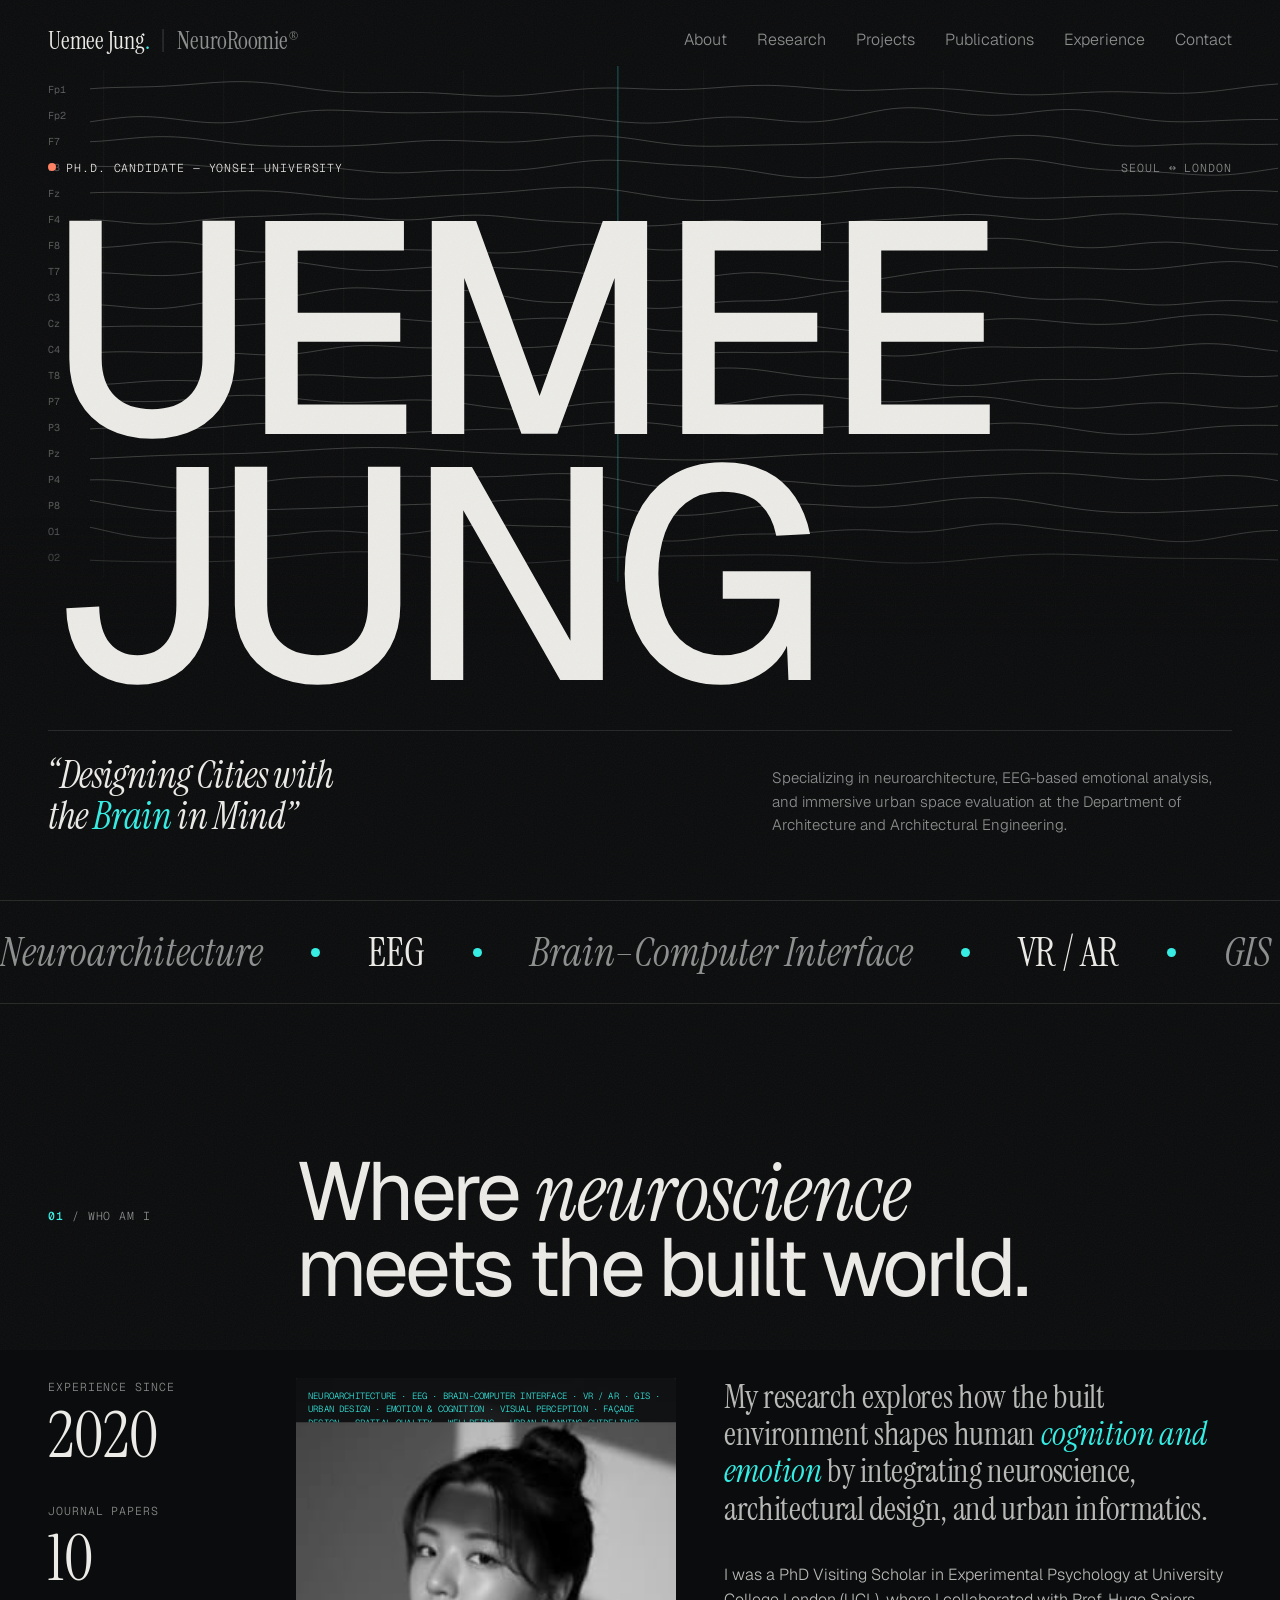
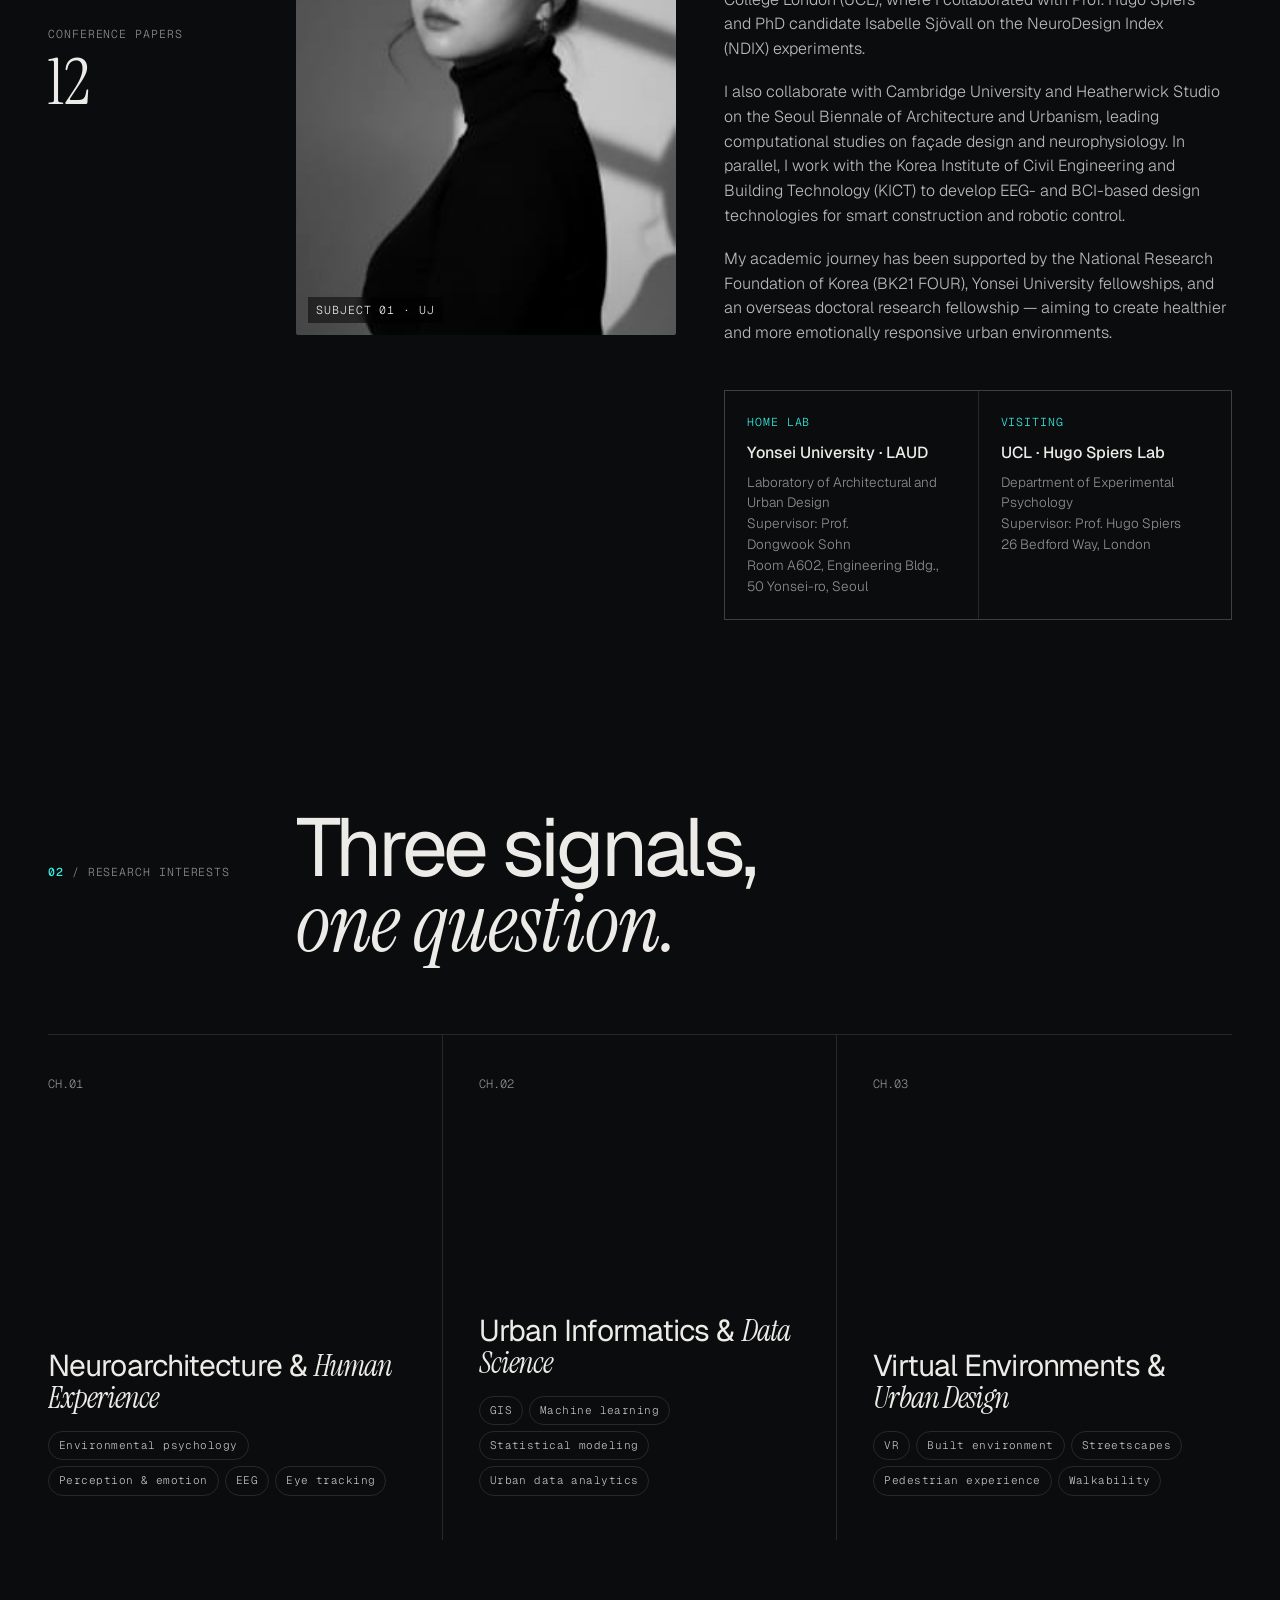
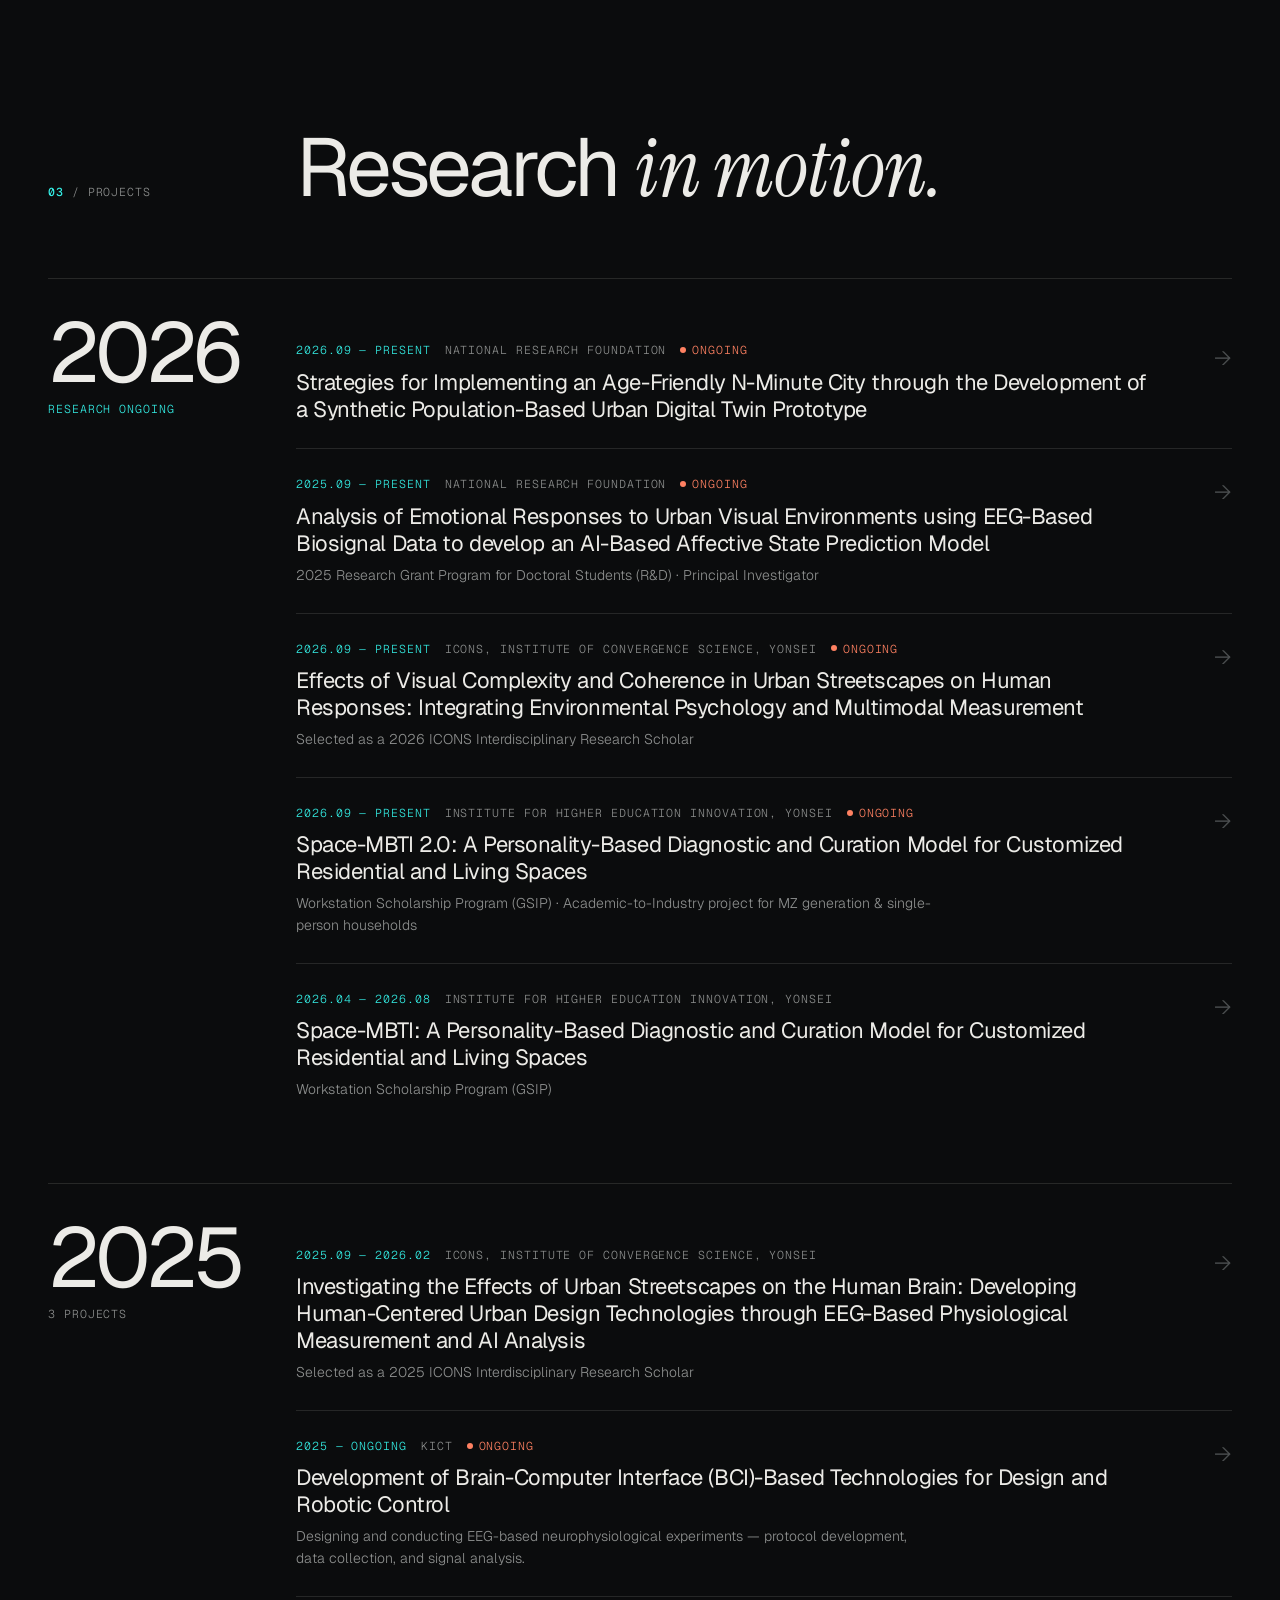
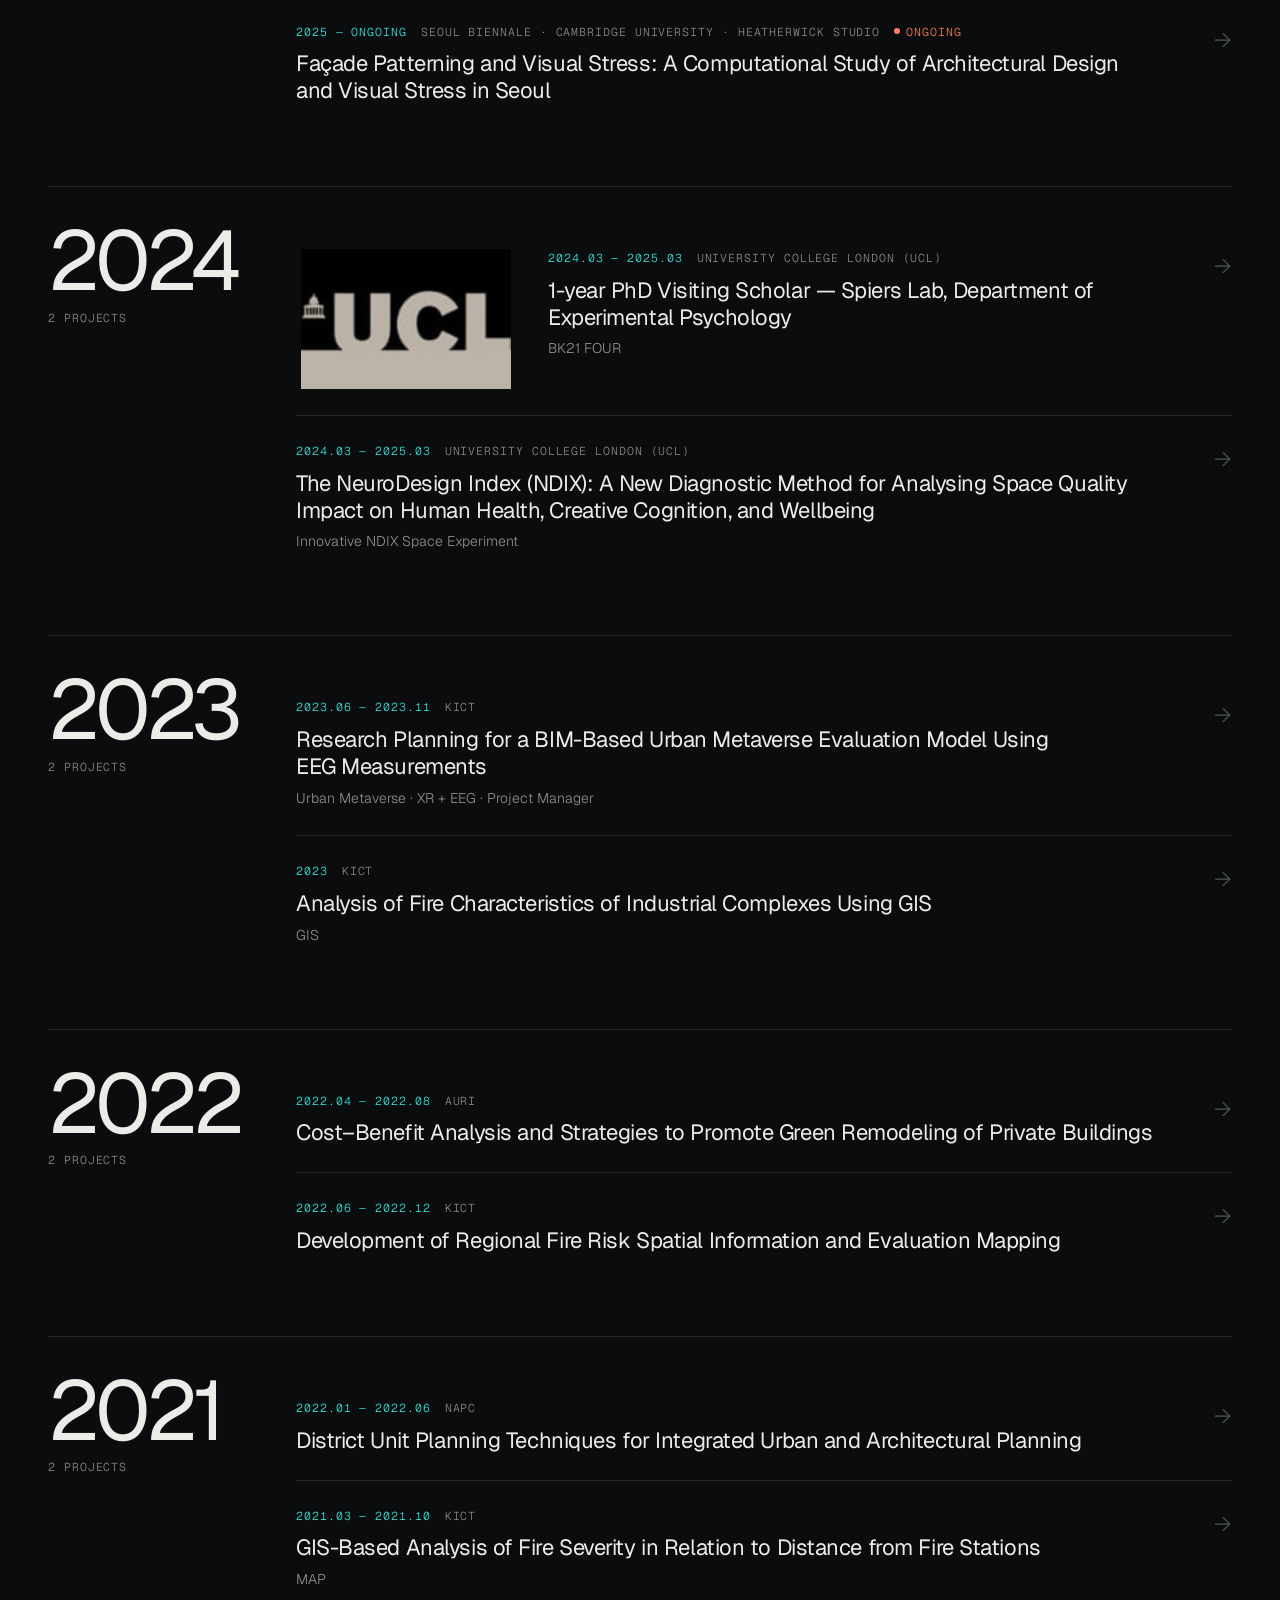
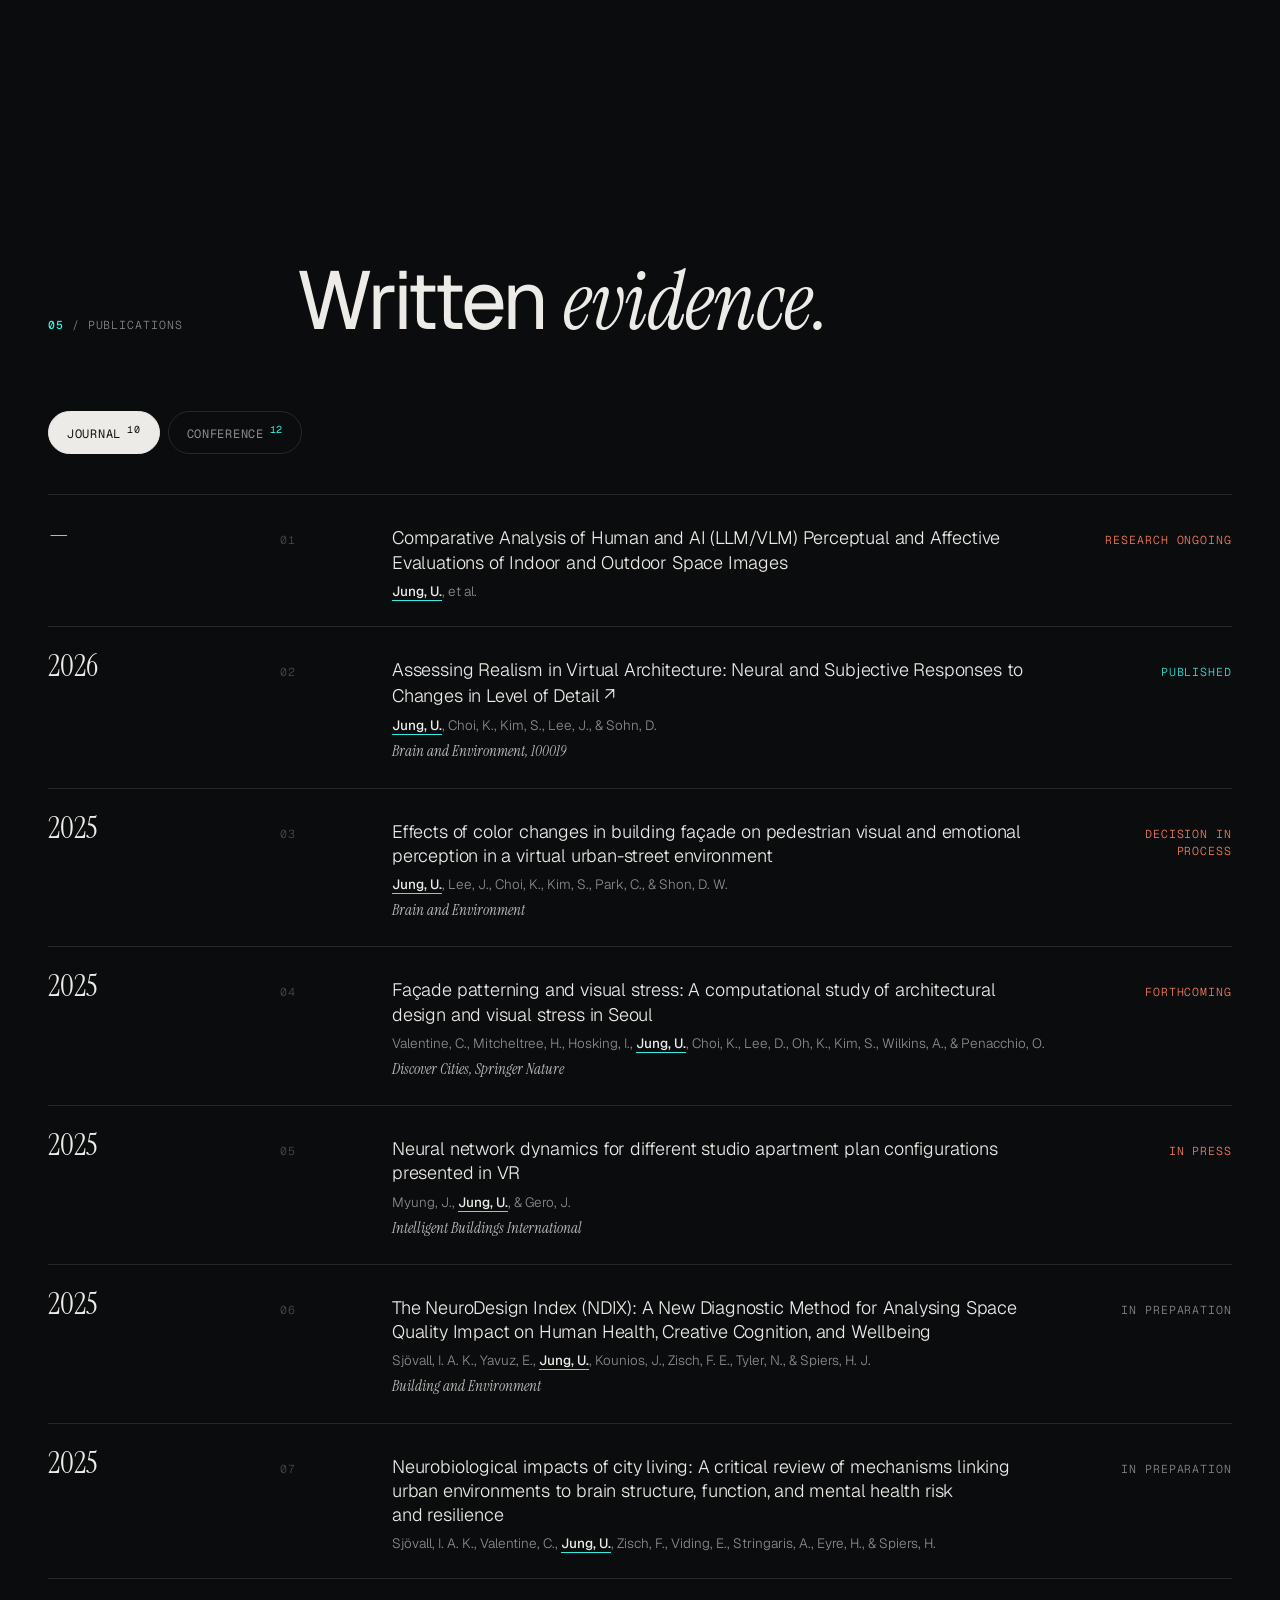
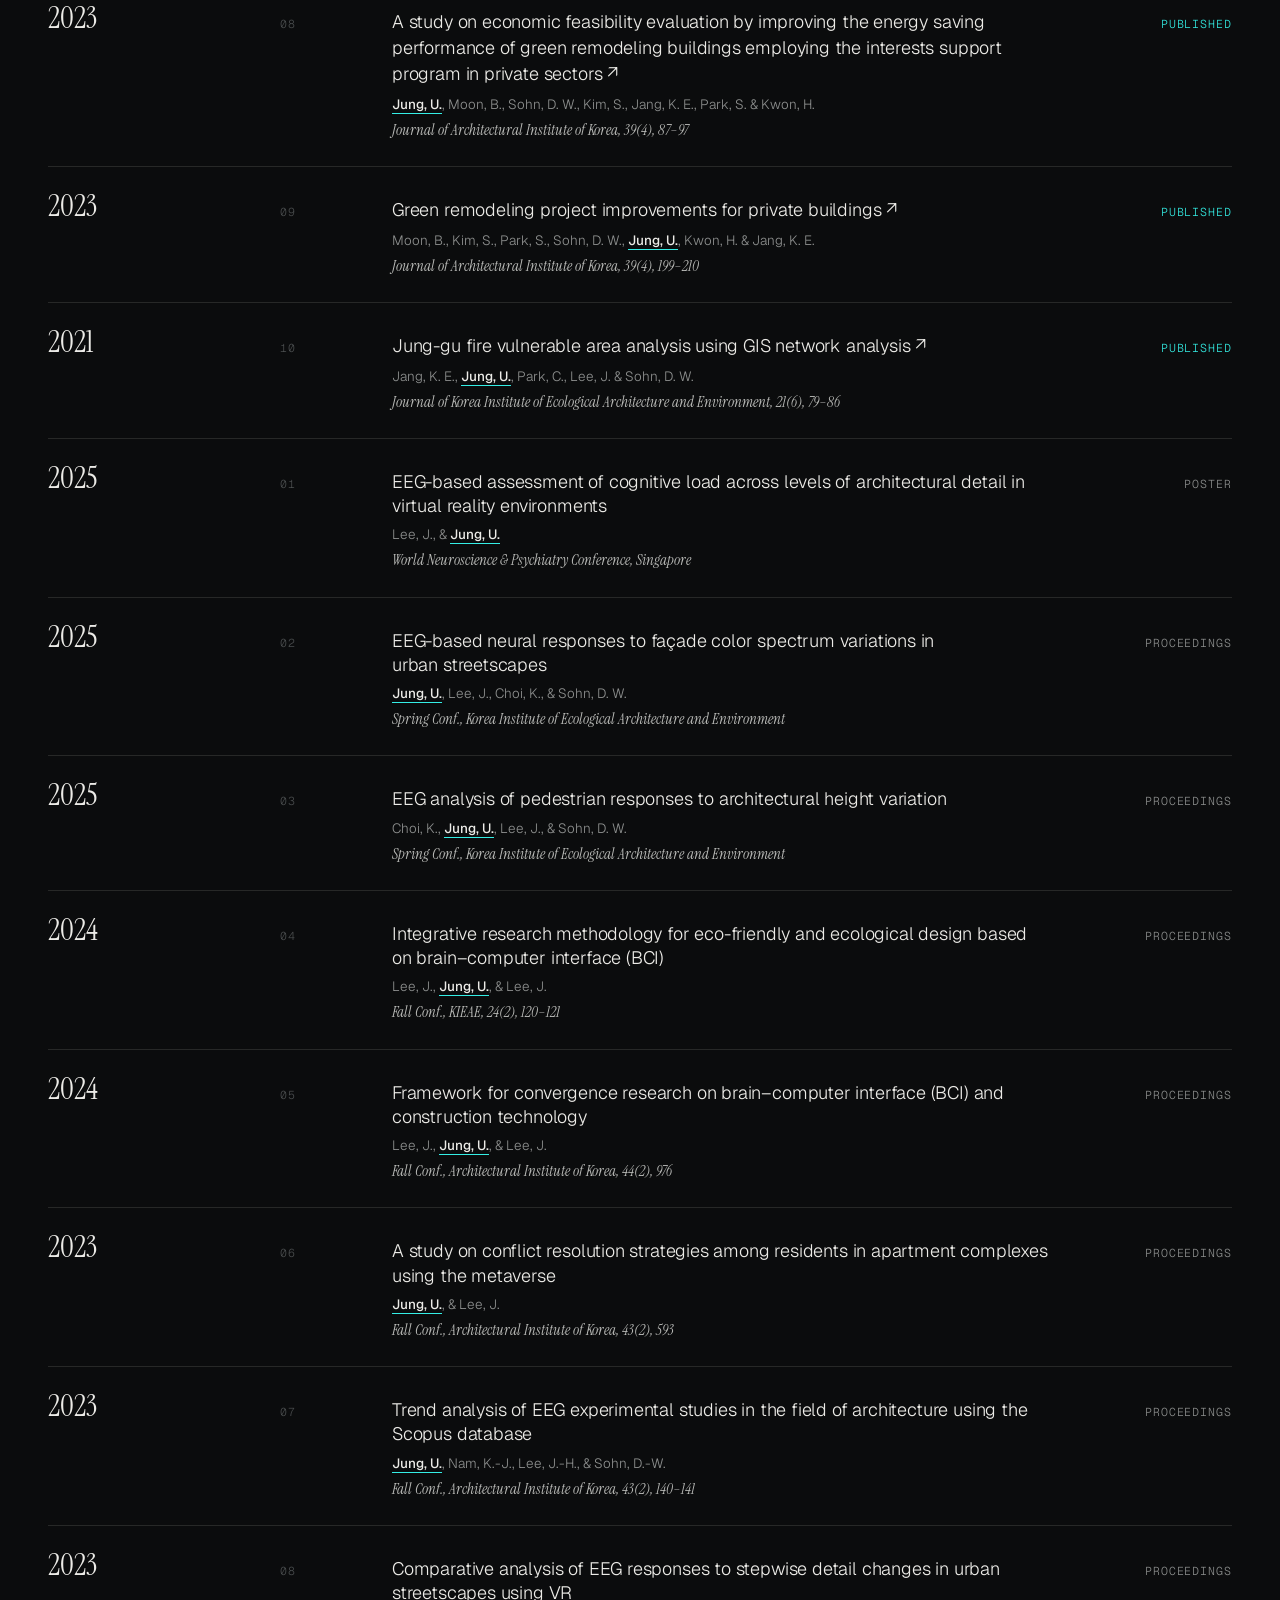
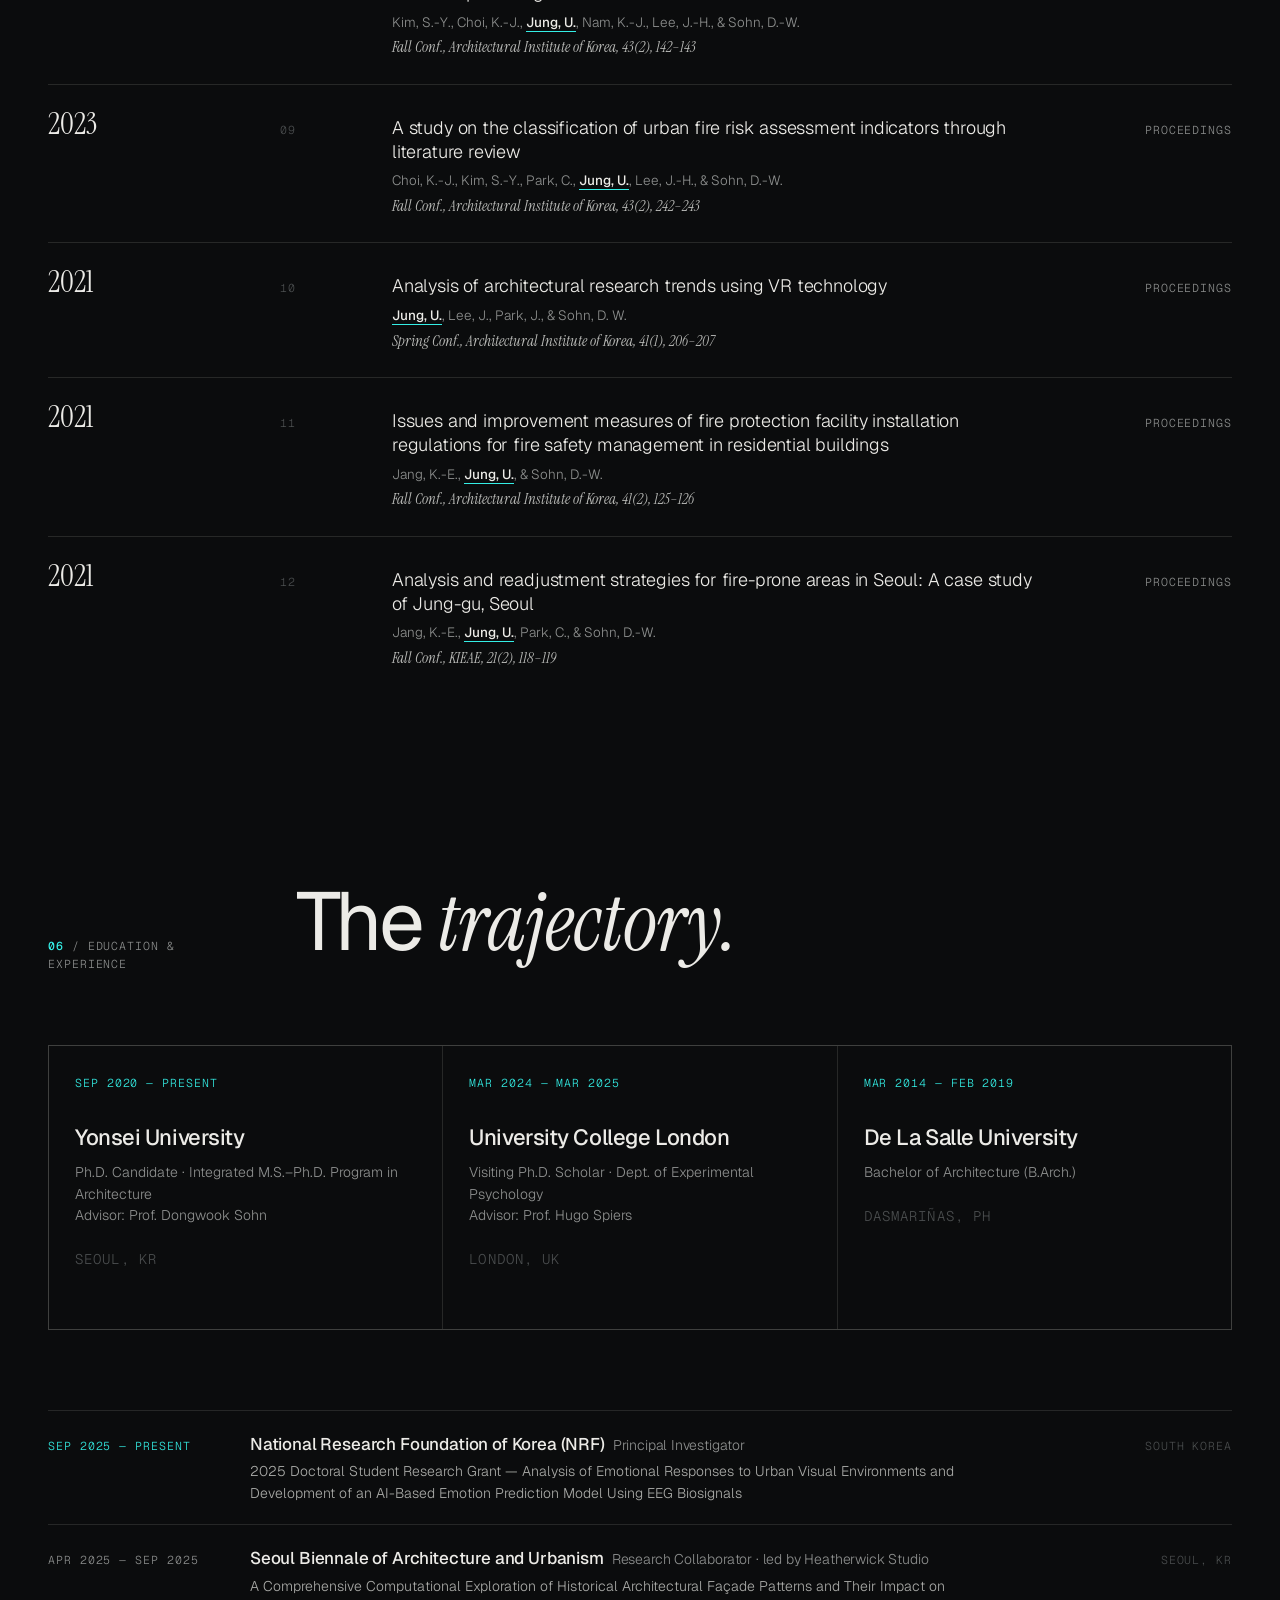
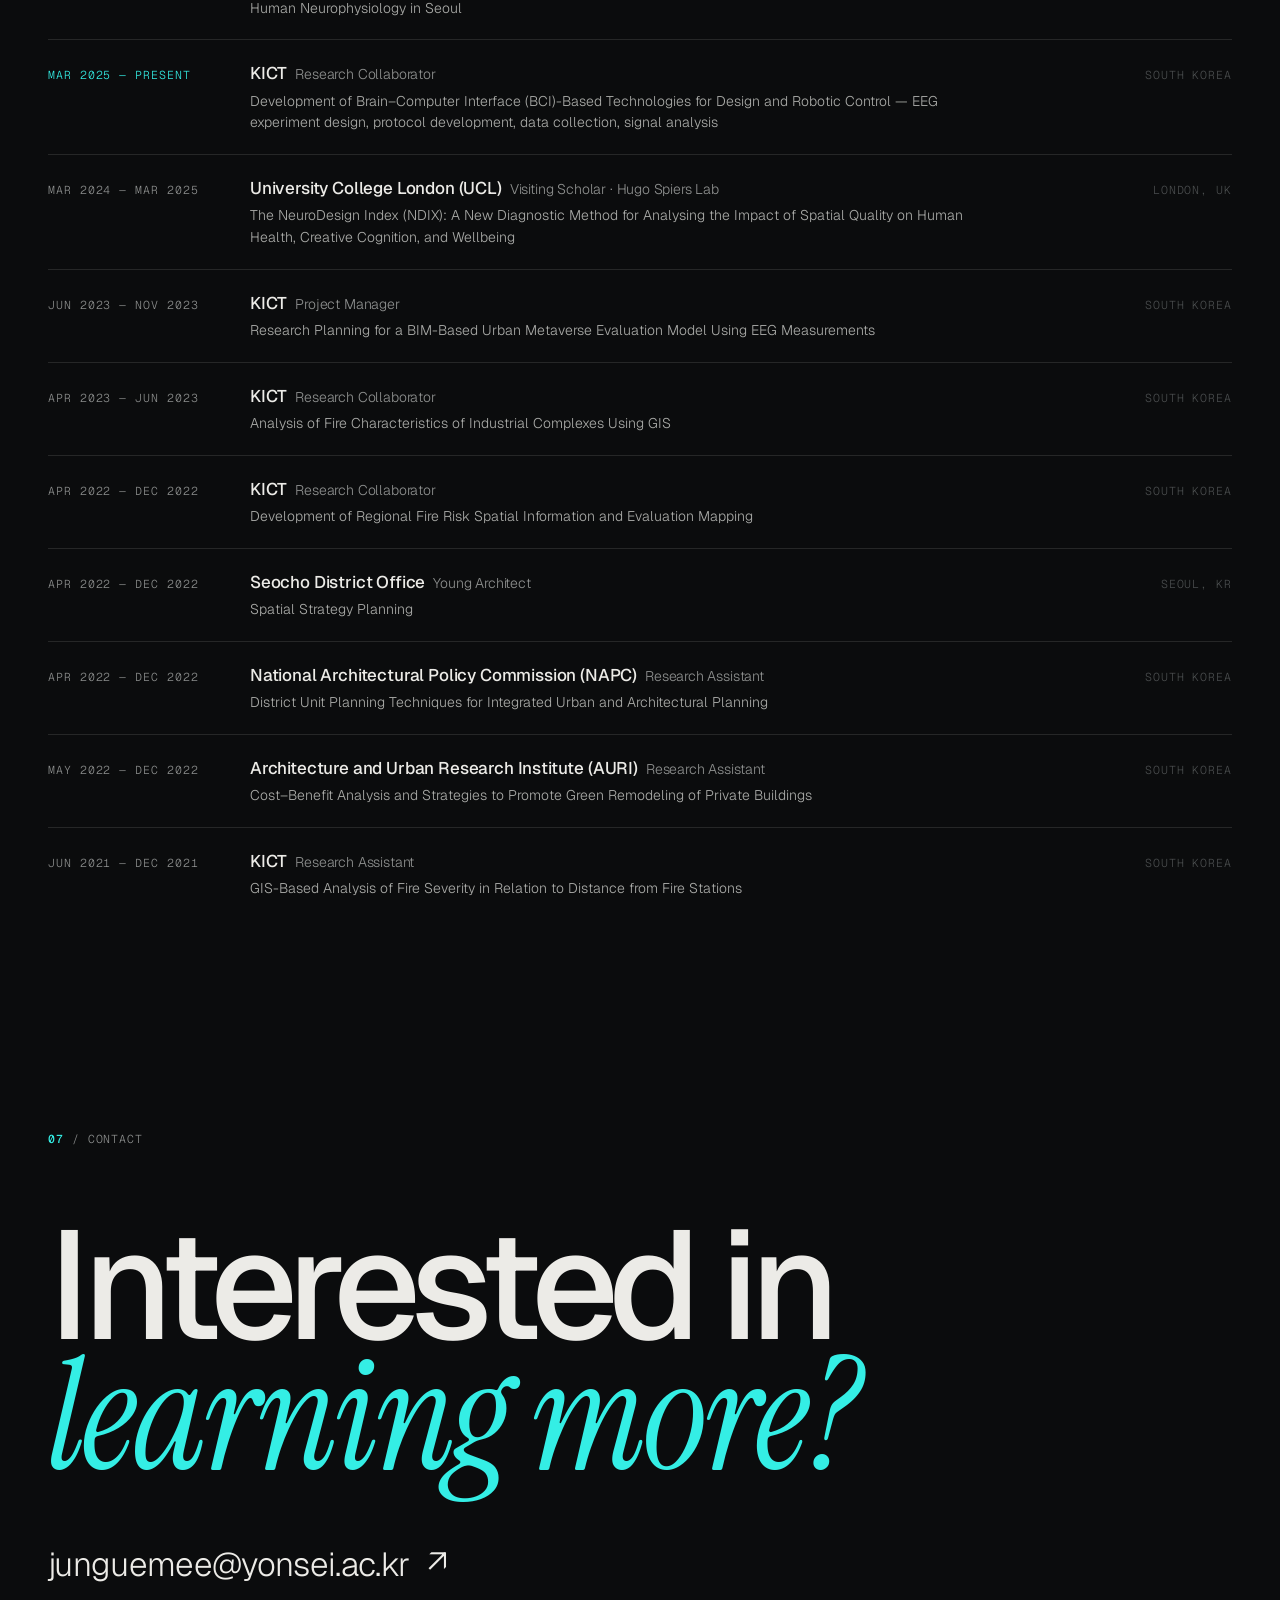
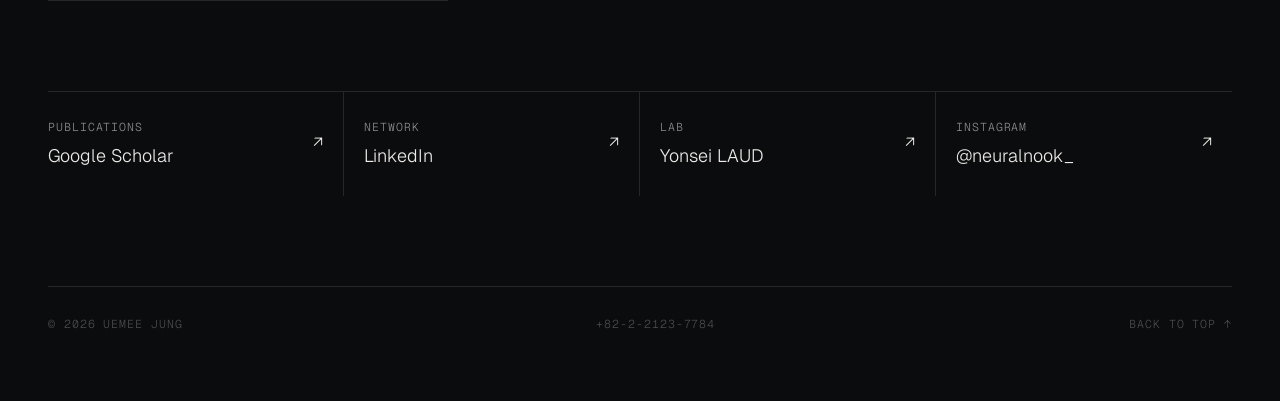
==== commit b7d312fc: "Add site analytics: what visitors open, read and click uemeejung.com had no numbers at all. Now ever" ====
--- a/index.html
+++ b/index.html
@@ -1 +1 @@
-<!DOCTYPE html><html lang="en"><head><meta charset="utf-8"/><meta name="viewport" content="width=device-width, initial-scale=1"/><title>Uemee Jung — Neuroarchitecture</title><meta name="description" content="Uemee Jung — Ph.D. candidate at Yonsei University. Neuroarchitecture, EEG-based emotional analysis, and immersive urban space evaluation."/><meta property="og:title" content="Uemee Jung — Designing Cities with the Brain in Mind"/><meta property="og:description" content="Neuroarchitecture · EEG · Urban Informatics · VR — Yonsei University / UCL"/><meta property="og:image" content="static/assets/profile.jpg"/><meta property="og:type" content="website"/><meta name="theme-color" content="#0b0c0d"/><link rel="icon" href="static/favicon.svg" type="image/svg+xml"/><link rel="preconnect" href="https://fonts.googleapis.com"/><link rel="preconnect" href="https://fonts.gstatic.com" crossorigin="anonymous"/><link href="https://fonts.googleapis.com/css2?family=Instrument+Serif:ital@0;1&amp;family=Geist:wght@300;400;500;600&amp;family=Geist+Mono:wght@400;500&amp;family=Archivo:wdth,wght@62..125,300..900&amp;display=swap" rel="stylesheet"/><link href="static/style.css" rel="stylesheet"/><script>document.documentElement.className='js'</script><script src="static/app.js" defer=""></script></head><body><div id="cur" aria-hidden="true"></div><nav id="nav"><div class="wrap"><div class="brand"><a href="#hero" class="logo">Uemee Jung<span>.</span></a><span class="brand-div" aria-hidden="true">|</span><button class="nr-switch" id="nrToggle" type="button" aria-pressed="false" aria-label="NeuroRoomie mode">NeuroRoomie<sup>&reg;</sup></button></div><ul class="nav-links"><li><a href="#about">About</a></li><li><a href="#research">Research</a></li><li><a href="#projects">Projects</a></li><li><a href="#pubs">Publications</a></li><li><a href="#cv">Experience</a></li><li><a href="#contact">Contact</a></li></ul><button class="burger" id="burger" type="button" aria-label="Open menu" aria-controls="mnav" aria-expanded="false"><span></span><span></span><span></span></button></div><div class="mnav" id="mnav"><ul class="mnav-links"><li><a href="#about">About</a></li><li><a href="#research">Research</a></li><li><a href="#projects">Projects</a></li><li><a href="#pubs">Publications</a></li><li><a href="#cv">Experience</a></li><li><a href="#contact">Contact</a></li></ul></div></nav><header id="hero" data-screen-label="Hero"><div class="hA"><canvas id="eeg" aria-hidden="true"></canvas><div class="wrap hero-in"><div class="hero-meta mono"><span class="rec"><i></i>Ph.D. Candidate — Yonsei University</span><span>Seoul ↔ London</span></div><h1 class="name" aria-label="Uemee Jung"><span class="name-row"><span class="ch" style="animation-delay:0.15s">U</span><span class="ch" style="animation-delay:0.21s">E</span><span class="ch" style="animation-delay:0.27s">M</span><span class="ch" style="animation-delay:0.33s">E</span><span class="ch" style="animation-delay:0.39s">E</span></span><span class="name-row"><span class="ch" style="animation-delay:0.45s">J</span><span class="ch" style="animation-delay:0.51s">U</span><span class="ch" style="animation-delay:0.57s">N</span><span class="ch" style="animation-delay:0.63s">G</span></span></h1><div class="hero-tag"><div class="q">“Designing Cities with<br/>the <span class="acc">Brain</span> in Mind”</div><p>Specializing in neuroarchitecture, EEG-based emotional analysis, and immersive urban space evaluation at the Department of Architecture and Architectural Engineering.</p></div></div></div></header><div class="marq" aria-hidden="true"><div class="marq-t" id="marq"><span>Neuroarchitecture</span><span>EEG</span><span>Brain–Computer Interface</span><span>VR / AR</span><span>GIS</span><span>Urban Design</span><span>Emotion &amp; Cognition</span><span>Visual Perception</span><span>Façade Design</span><span>Spatial Quality</span><span>Wellbeing</span><span>Urban Planning Guidelines</span><span>Neuroarchitecture</span><span>EEG</span><span>Brain–Computer Interface</span><span>VR / AR</span><span>GIS</span><span>Urban Design</span><span>Emotion &amp; Cognition</span><span>Visual Perception</span><span>Façade Design</span><span>Spatial Quality</span><span>Wellbeing</span><span>Urban Planning Guidelines</span></div></div><section class="blk" id="about" data-screen-label="About"><div class="wrap"><div class="sh rv"><span class="mono"><b>01</b> / Who am I</span><h2>Where <em>neuroscience</em><br/>meets the built world.</h2></div><div class="about"><div class="side-col rv"><div class="stat"><span class="mono">Experience since</span><b>2020</b></div><div class="stat"><span class="mono">Journal papers</span><b id="cntJ" data-count="10">0</b></div><div class="stat"><span class="mono">Conference papers</span><b id="cntC" data-count="12">0</b></div></div><div class="portrait rv"><img src="static/assets/profile.jpg" alt="Uemee Jung" loading="lazy"/><div class="scan-fill" aria-hidden="true">NEUROARCHITECTURE · EEG · BRAIN–COMPUTER INTERFACE · VR / AR · GIS · URBAN DESIGN · EMOTION &amp; COGNITION · VISUAL PERCEPTION · FAÇADE DESIGN · SPATIAL QUALITY · WELLBEING · URBAN PLANNING GUIDELINES · NEUROARCHITECTURE · EEG · BRAIN–COMPUTER INTERFACE · VR / AR · GIS · URBAN DESIGN · EMOTION &amp; COGNITION · VISUAL PERCEPTION · FAÇADE DESIGN · SPATIAL QUALITY · WELLBEING · URBAN PLANNING GUIDELINES · NEUROARCHITECTURE · EEG · BRAIN–COMPUTER INTERFACE · VR / AR · GIS · URBAN DESIGN · EMOTION &amp; COGNITION · VISUAL PERCEPTION · FAÇADE DESIGN · SPATIAL QUALITY · WELLBEING · URBAN PLANNING GUIDELINES · NEUROARCHITECTURE · EEG · BRAIN–COMPUTER INTERFACE · VR / AR · GIS · URBAN DESIGN · EMOTION &amp; COGNITION · VISUAL PERCEPTION · FAÇADE DESIGN · SPATIAL QUALITY · WELLBEING · URBAN PLANNING GUIDELINES · NEUROARCHITECTURE · EEG · BRAIN–COMPUTER INTERFACE · VR / AR · GIS · URBAN DESIGN · EMOTION &amp; COGNITION · VISUAL PERCEPTION · FAÇADE DESIGN · SPATIAL QUALITY · WELLBEING · URBAN PLANNING GUIDELINES · NEUROARCHITECTURE · EEG · BRAIN–COMPUTER INTERFACE · VR / AR · GIS · URBAN DESIGN · EMOTION &amp; COGNITION · VISUAL PERCEPTION · FAÇADE DESIGN · SPATIAL QUALITY · WELLBEING · URBAN PLANNING GUIDELINES · NEUROARCHITECTURE · EEG · BRAIN–COMPUTER INTERFACE · VR / AR · GIS · URBAN DESIGN · EMOTION &amp; COGNITION · VISUAL PERCEPTION · FAÇADE DESIGN · SPATIAL QUALITY · WELLBEING · URBAN PLANNING GUIDELINES · NEUROARCHITECTURE · EEG · BRAIN–COMPUTER INTERFACE · VR / AR · GIS · URBAN DESIGN · EMOTION &amp; COGNITION · VISUAL PERCEPTION · FAÇADE DESIGN · SPATIAL QUALITY · WELLBEING · URBAN PLANNING GUIDELINES · NEUROARCHITECTURE · EEG · BRAIN–COMPUTER INTERFACE · VR / AR · GIS · URBAN DESIGN · EMOTION &amp; COGNITION · VISUAL PERCEPTION · FAÇADE DESIGN · SPATIAL QUALITY · WELLBEING · URBAN PLANNING GUIDELINES · NEUROARCHITECTURE · EEG · BRAIN–COMPUTER INTERFACE · VR / AR · GIS · URBAN DESIGN · EMOTION &amp; COGNITION · VISUAL PERCEPTION · FAÇADE DESIGN · SPATIAL QUALITY · WELLBEING · URBAN PLANNING GUIDELINES · NEUROARCHITECTURE · EEG · BRAIN–COMPUTER INTERFACE · VR / AR · GIS · URBAN DESIGN · EMOTION &amp; COGNITION · VISUAL PERCEPTION · FAÇADE DESIGN · SPATIAL QUALITY · WELLBEING · URBAN PLANNING GUIDELINES · NEUROARCHITECTURE · EEG · BRAIN–COMPUTER INTERFACE · VR / AR · GIS · URBAN DESIGN · EMOTION &amp; COGNITION · VISUAL PERCEPTION · FAÇADE DESIGN · SPATIAL QUALITY · WELLBEING · URBAN PLANNING GUIDELINES · </div><div class="scan" aria-hidden="true"></div><span class="tag mono">Subject 01 · UJ</span></div><div class="about-txt rv"><p class="lead">My research explores how the built environment shapes human <em>cognition and emotion</em> by integrating neuroscience, architectural design, and urban informatics.</p><p>I was a PhD Visiting Scholar in Experimental Psychology at University College London (UCL), where I collaborated with Prof. Hugo Spiers and PhD candidate Isabelle Sjövall on the NeuroDesign Index (NDIX) experiments.</p><p>I also collaborate with Cambridge University and Heatherwick Studio on the Seoul Biennale of Architecture and Urbanism, leading computational studies on façade design and neurophysiology. In parallel, I work with the Korea Institute of Civil Engineering and Building Technology (KICT) to develop EEG- and BCI-based design technologies for smart construction and robotic control.</p><p>My academic journey has been supported by the National Research Foundation of Korea (BK21 FOUR), Yonsei University fellowships, and an overseas doctoral research fellowship — aiming to create healthier and more emotionally responsive urban environments.</p><div class="aff"><div><span class="mono">Home lab</span><h4>Yonsei University · LAUD</h4><p>Laboratory of Architectural and Urban Design<br/>Supervisor: Prof. Dongwook Sohn<br/>Room A602, Engineering Bldg., 50 Yonsei-ro, Seoul</p></div><div><span class="mono">Visiting</span><h4>UCL · Hugo Spiers Lab</h4><p>Department of Experimental Psychology<br/>Supervisor: Prof. Hugo Spiers<br/>26 Bedford Way, London</p></div></div></div></div></div></section><section class="blk" id="research" data-screen-label="Research"><div class="wrap"><div class="sh rv"><span class="mono"><b>02</b> / Research Interests</span><h2>Three signals,<br/><em>one question.</em></h2></div><div class="ints"><div class="int rv"><span class="n">CH.01</span><canvas data-v="0" aria-hidden="true"></canvas><h3>Neuroarchitecture &amp; <em>Human Experience</em></h3><div class="chips"><span class="chip">Environmental psychology</span><span class="chip">Perception &amp; emotion</span><span class="chip">EEG</span><span class="chip">Eye tracking</span></div></div><div class="int rv"><span class="n">CH.02</span><canvas data-v="1" aria-hidden="true"></canvas><h3>Urban Informatics &amp; <em>Data Science</em></h3><div class="chips"><span class="chip">GIS</span><span class="chip">Machine learning</span><span class="chip">Statistical modeling</span><span class="chip">Urban data analytics</span></div></div><div class="int rv"><span class="n">CH.03</span><canvas data-v="2" aria-hidden="true"></canvas><h3>Virtual Environments &amp; <em>Urban Design</em></h3><div class="chips"><span class="chip">VR</span><span class="chip">Built environment</span><span class="chip">Streetscapes</span><span class="chip">Pedestrian experience</span><span class="chip">Walkability</span></div></div></div></div></section><section class="blk" id="projects" data-screen-label="Projects"><div class="wrap"><div class="sh rv"><span class="mono"><b>03</b> / Projects</span><h2>Research <em>in motion.</em></h2></div><div id="prjRoot"><div class="yr"><div class="yr-l rv"><b>2026</b><span class="mono">Research ongoing</span></div><div class="prj-list"><div class="prj rv"><div><div class="org mono"><span class="d">2026.09 — present</span><span>National Research Foundation</span><span class="badge">Ongoing</span></div><h4>Strategies for Implementing an Age-Friendly N-Minute City through the Development of a Synthetic Population-Based Urban Digital Twin Prototype</h4></div><span class="arr">→</span></div><div class="prj rv"><div><div class="org mono"><span class="d">2025.09 — present</span><span>National Research Foundation</span><span class="badge">Ongoing</span></div><h4>Analysis of Emotional Responses to Urban Visual Environments using EEG-Based Biosignal Data to develop an AI-Based Affective State Prediction Model</h4><p class="sub">2025 Research Grant Program for Doctoral Students (R&amp;D) · Principal Investigator</p></div><span class="arr">→</span></div><div class="prj rv"><div><div class="org mono"><span class="d">2026.09 — present</span><span>ICONS, Institute of Convergence Science, Yonsei</span><span class="badge">Ongoing</span></div><h4>Effects of Visual Complexity and Coherence in Urban Streetscapes on Human Responses: Integrating Environmental Psychology and Multimodal Measurement</h4><p class="sub">Selected as a 2026 ICONS Interdisciplinary Research Scholar</p></div><span class="arr">→</span></div><div class="prj rv"><div><div class="org mono"><span class="d">2026.09 — present</span><span>Institute for Higher Education Innovation, Yonsei</span><span class="badge">Ongoing</span></div><h4>Space-MBTI 2.0: A Personality-Based Diagnostic and Curation Model for Customized Residential and Living Spaces</h4><p class="sub">Workstation Scholarship Program (GSIP) · Academic-to-Industry project for MZ generation &amp; single-person households</p></div><span class="arr">→</span></div><div class="prj rv"><div><div class="org mono"><span class="d">2026.04 — 2026.08</span><span>Institute for Higher Education Innovation, Yonsei</span></div><h4>Space-MBTI: A Personality-Based Diagnostic and Curation Model for Customized Residential and Living Spaces</h4><p class="sub">Workstation Scholarship Program (GSIP)</p></div><span class="arr">→</span></div></div></div><div class="yr"><div class="yr-l rv"><b>2025</b><span class="mono" style="color:var(--mute)">3 projects</span></div><div class="prj-list"><div class="prj rv"><div><div class="org mono"><span class="d">2025.09 — 2026.02</span><span>ICONS, Institute of Convergence Science, Yonsei</span></div><h4>Investigating the Effects of Urban Streetscapes on the Human Brain: Developing Human-Centered Urban Design Technologies through EEG-Based Physiological Measurement and AI Analysis</h4><p class="sub">Selected as a 2025 ICONS Interdisciplinary Research Scholar</p></div><span class="arr">→</span></div><div class="prj rv"><div><div class="org mono"><span class="d">2025 — ongoing</span><span>KICT</span><span class="badge">Ongoing</span></div><h4>Development of Brain-Computer Interface (BCI)-Based Technologies for Design and Robotic Control</h4><p class="sub">Designing and conducting EEG-based neurophysiological experiments — protocol development, data collection, and signal analysis.</p></div><span class="arr">→</span></div><div class="prj rv"><div><div class="org mono"><span class="d">2025 — ongoing</span><span>Seoul Biennale · Cambridge University · Heatherwick Studio</span><span class="badge">Ongoing</span></div><h4>Façade Patterning and Visual Stress: A Computational Study of Architectural Design and Visual Stress in Seoul</h4></div><span class="arr">→</span></div></div></div><div class="yr"><div class="yr-l rv"><b>2024</b><span class="mono" style="color:var(--mute)">2 projects</span></div><div class="prj-list"><div class="prj rv"><img src="static/assets/p09.jpg" alt="" loading="lazy"/><div><div class="org mono"><span class="d">2024.03 — 2025.03</span><span>University College London (UCL)</span></div><h4>1-year PhD Visiting Scholar — Spiers Lab, Department of Experimental Psychology</h4><p class="sub">BK21 FOUR</p></div><span class="arr">→</span></div><div class="prj rv"><div><div class="org mono"><span class="d">2024.03 — 2025.03</span><span>University College London (UCL)</span></div><h4>The NeuroDesign Index (NDIX): A New Diagnostic Method for Analysing Space Quality Impact on Human Health, Creative Cognition, and Wellbeing</h4><p class="sub">Innovative NDIX Space Experiment</p></div><span class="arr">→</span></div></div></div><div class="yr"><div class="yr-l rv"><b>2023</b><span class="mono" style="color:var(--mute)">2 projects</span></div><div class="prj-list"><div class="prj rv"><div><div class="org mono"><span class="d">2023.06 — 2023.11</span><span>KICT</span></div><h4>Research Planning for a BIM-Based Urban Metaverse Evaluation Model Using EEG Measurements</h4><p class="sub">Urban Metaverse · XR + EEG · Project Manager</p></div><span class="arr">→</span></div><div class="prj rv"><div><div class="org mono"><span class="d">2023</span><span>KICT</span></div><h4>Analysis of Fire Characteristics of Industrial Complexes Using GIS</h4><p class="sub">GIS</p></div><span class="arr">→</span></div></div></div><div class="yr"><div class="yr-l rv"><b>2022</b><span class="mono" style="color:var(--mute)">2 projects</span></div><div class="prj-list"><div class="prj rv"><div><div class="org mono"><span class="d">2022.04 — 2022.08</span><span>AURI</span></div><h4>Cost–Benefit Analysis and Strategies to Promote Green Remodeling of Private Buildings</h4></div><span class="arr">→</span></div><div class="prj rv"><div><div class="org mono"><span class="d">2022.06 — 2022.12</span><span>KICT</span></div><h4>Development of Regional Fire Risk Spatial Information and Evaluation Mapping</h4></div><span class="arr">→</span></div></div></div><div class="yr"><div class="yr-l rv"><b>2021</b><span class="mono" style="color:var(--mute)">2 projects</span></div><div class="prj-list"><div class="prj rv"><div><div class="org mono"><span class="d">2022.01 — 2022.06</span><span>NAPC</span></div><h4>District Unit Planning Techniques for Integrated Urban and Architectural Planning</h4></div><span class="arr">→</span></div><a class="prj rv" href="https://www.dbpia.co.kr/Journal/articleDetail?nodeId=NODE10674006" target="_blank" rel="noopener noreferrer"><div><div class="org mono"><span class="d">2021.03 — 2021.10</span><span>KICT</span></div><h4>GIS-Based Analysis of Fire Severity in Relation to Distance from Fire Stations</h4><p class="sub">MAP</p></div><span class="arr">→</span></a></div></div></div></div></section><section id="venture" data-screen-label="Enterprise"><div class="wrap"><div class="v-mast g12 lbl"><span>04 — Enterprise &amp; Innovation</span><span>Venture file / NR-25</span><span>Seoul — Munich</span><span>Concept stage, 2025</span></div></div><div class="wrap" style="overflow:hidden"><div class="v-word" id="vWord" aria-label="NeuroRoomie"><span style="transition-delay:0s">N</span><span style="transition-delay:0.045s">e</span><span style="transition-delay:0.09s">u</span><span style="transition-delay:0.135s">r</span><span style="transition-delay:0.18s">o</span><span style="transition-delay:0.22499999999999998s">R</span><span style="transition-delay:0.27s">o</span><span style="transition-delay:0.315s">o</span><span style="transition-delay:0.36s">m</span><span style="transition-delay:0.40499999999999997s">i</span><span style="transition-delay:0.44999999999999996s">e</span><sup>®</sup></div></div><div class="wrap"><div class="v-sub g12"><span class="ko">이 방, 뇌가 골랐어요</span><span class="lbl">EEG × Space-BTI</span><span class="lbl">Interior-tech</span><span class="lbl">Founder &amp; CEO: Uemee Jung</span></div><div class="nr-tests"><div class="nr-tests-hd lbl"><span>Tests</span><span>Space-BTI</span></div><a class="v-row g12" href="https://uemeejung.com/neuroroomie/1" target="_blank" rel="noopener"><span class="k">01</span><span class="h">공간 궁합 테스트</span><p>내 방 vs 나</p><span class="x">열기 <i>↗</i></span><span class="nr-cards" aria-hidden="true"><img src="static/assets/nr-test/obfm.jpg" alt="" loading="lazy"/><img src="static/assets/nr-test/rdtz.jpg" alt="" loading="lazy"/><img src="static/assets/nr-test/odtz.jpg" alt="" loading="lazy"/><img src="static/assets/nr-test/rbtm.jpg" alt="" loading="lazy"/></span></a></div><div class="v-spread g12"><div class="t rv"><h3>Brain-fit<br/>interiors</h3><div class="cols"><p>NeuroRoomie is a concept project exploring how brainwave (EEG) data and spatial personality profiling (Space-BTI) can be combined to recommend interior layouts and styles.</p><p>Each recommendation is tailored to an individual’s emotional state — interior styles, furniture layouts and spatial configurations, optimized by the brain.</p></div><div class="fd"><div><span class="lbl" style="color:var(--g)">Founder &amp; CEO</span><b>Uemee Jung</b></div><span class="lbl">Yonsei University</span></div></div><figure class="rv"><div class="im"><img src="static/assets/nr-hero.jpg" alt="NeuroRoomie pitch cover" loading="lazy"/></div><figcaption class="lbl"><span>Fig. 01 — Pitch cover</span><span>Hover for colour</span></figcaption></figure></div></div><div class="v-band"><div class="wrap"><div class="lbl"><span>Manifesto</span><span>NR / 001</span></div><div class="big rv"><span>We shape</span><span class="r"><span class="o">spaces.</span></span><span>We shape</span><span class="r">moods.</span></div><div class="foot"><p>NeuroRoomie isn’t just about interiors — it’s about making you feel truly at home: emotionally, cognitively, and physically.</p><span class="lbl">Neuroscience-driven space solutions</span></div></div></div><div class="wrap"><div class="v-sec"><div class="v-hd g12 rv"><span class="n">01</span><h4>How it works</h4><span class="lbl">Three steps / one profile</span></div><div class="v-row g12 rv"><span class="k">STEP / A</span><span class="h">Diagnose</span><p>MBTI-style Space-BTI questionnaire profiles how a person prefers to live, focus and rest.</p><span class="x">Space-BTI</span></div><div class="v-row g12 rv"><span class="k">STEP / B</span><span class="h">Measure</span><p>Real-time brainwave database (EEG-DB) adds a measured emotional layer to stated preference.</p><span class="x">EEG-DB</span></div><div class="v-row g12 rv"><span class="k">STEP / C</span><span class="h">Recommend</span><p>Personalized interior styles, furniture layouts and spatial configurations.</p><span class="x">Output</span></div></div><div class="v-sec"><div class="v-hd g12 rv"><span class="n">02</span><h4>Business model</h4><span class="lbl">Freemium</span></div><div class="v-spec rv"><div class="tr th"><span class="lbl">Tier</span><div><b>Basic</b><small class="lbl">무료 / Free</small></div><div class="pro"><b>Premium</b><small class="lbl">유료 / Paid</small></div></div><div class="tr"><span class="lbl">Method</span><div>MBTI-style spatial diagnostics</div><div>EEG-based emotional response measurement</div></div><div class="tr"><span class="lbl">Space-BTI type</span><div class="yes">Included</div><div class="yes">Included</div></div><div class="tr"><span class="lbl">Brainwave analysis</span><div class="no">—</div><div class="yes">Included</div></div><div class="tr"><span class="lbl">Output</span><div>Personalized design recommendations</div><div>Neuroscience-driven space solutions</div></div></div></div><div class="v-sec"><div class="v-hd g12 rv"><span class="n">03</span><h4>Markets &amp; roadmap</h4><span class="lbl">B2B emotional consulting</span></div><div class="v-mkt rv"><div><span class="lbl">M / 01</span><b>Wellness<br/>offices</b></div><div><span class="lbl">M / 02</span><b>Co-living<br/>spaces</b></div><div><span class="lbl">M / 03</span><b>Retail<br/>environments</b></div><div><span class="lbl">M / 04</span><b>Interior<br/>commerce API</b></div></div><div class="v-road rv"><div class="now"><span class="lbl" style="color:var(--kb)">Phase 1 — now</span><h5>Secure user data</h5><p>Build large-scale user data assets through competitions and bootcamps.</p></div><div><span class="lbl">Phase 2</span><h5>Validate</h5><p>Test market potential, business viability and global scalability.</p></div><div><span class="lbl">Phase 3</span><h5>Integrate &amp; consult</h5><p>Interior-commerce API integrations and B2B emotional consulting.</p></div></div></div><div class="v-sec"><div class="v-hd g12 rv"><span class="n">04</span><h4>Space-BTI</h4><span class="lbl">Interactive specimen</span></div><div class="v-bti g12 rv"><div class="code"><span class="lbl hint">Click a letter to flip the axis</span><div class="letters" id="vLetters" data-axes="[[&quot;S&quot;,&quot;Social&quot;,&quot;P&quot;,&quot;Private&quot;],[&quot;B&quot;,&quot;Bright&quot;,&quot;C&quot;,&quot;Calm&quot;],[&quot;A&quot;,&quot;Activity&quot;,&quot;R&quot;,&quot;Rest&quot;],[&quot;S&quot;,&quot;Structured&quot;,&quot;F&quot;,&quot;Flexible&quot;]]"></div></div><div class="qs"><span class="lbl" style="color:var(--g)">Sample questions</span><div class="q"><span class="lbl">Q1</span><h6>When you enter a room, what makes you feel most comfortable?</h6><label data-k="A" data-set="1:1">Warm lighting and cozy textures</label><label data-k="B" data-set="1:0">Clean lines and open space</label><label data-k="C" data-set="0:0">Bold colors and unique objects</label></div><div class="q"><span class="lbl">Q2</span><h6>Which environment helps you focus best?</h6><label data-k="A" data-set="0:1">Quiet, enclosed spaces</label><label data-k="B" data-set="1:0">Bright, airy spaces with natural light</label><label data-k="C" data-set="3:1">Dynamic environments with flexible layouts</label></div></div></div><div class="v-ex rv"><div><b>SBAS</b><span class="lbl">Social · Bright · Activity-oriented · Structured</span></div><div><b>PCRF</b><span class="lbl">Private · Calm · Rest-oriented · Flexible</span></div></div><figure class="v-fig rv"><img src="static/assets/nr-concept.jpg" alt="Space-BTI system and app concept" loading="lazy"/><figcaption class="lbl"><span>Fig. 02 — Space-BTI system &amp; app concept</span><span>Basic / Premium</span></figcaption></figure></div><div class="v-sec v-rec"><div class="v-hd g12 rv"><span class="n">05</span><h4>Recognition</h4><span class="lbl">Selected programmes</span></div><div class="v-row g12 rv"><span class="k">2025</span><span class="h">Global Graduate Student Empowerment Bootcamp</span><p>Selected and participated.</p><span class="x">Munich, DE</span></div><div class="v-row g12 rv"><span class="k">2025</span><span class="h">Joint Laboratory Startup Camp</span><p>Selected and participated.</p><span class="x">Korea</span></div></div><div class="v-end"><div class="lbl" style="display:flex;justify-content:space-between"><span>Closing note</span><span>NR / end</span></div><div class="g12"><q class="rv">“NeuroRoomie isn’t just about interiors. It’s about making you feel <em>truly at home</em>.”</q></div><div class="v-cta"><span class="lbl">Partnership &amp; collaboration</span><a href="#contact">Get in touch <i>↗</i></a></div></div></div></section><section class="blk" id="pubs" data-screen-label="Publications"><div class="wrap"><div class="sh rv"><span class="mono"><b>05</b> / Publications</span><h2>Written <em>evidence.</em></h2></div><div class="tabs rv"><button class="tab on" data-t="j" type="button">Journal<sup>10</sup></button><button class="tab" data-t="c" type="button">Conference<sup>12</sup></button></div><div class="pub-list" id="pubJournal"><div class="pub rv"><span class="y">—</span><span class="i mono">01</span><div><div class="t">Comparative Analysis of Human and AI (LLM/VLM) Perceptual and Affective Evaluations of Indoor and Outdoor Space Images</div><div class="a"><b>Jung, U.</b>, et al.</div></div><span class="st mono wip">Research ongoing</span></div><div class="pub rv"><span class="y">2026</span><span class="i mono">02</span><div><a class="t" href="https://www.sciencedirect.com/science/article/pii/S3050591726000075" target="_blank" rel="noopener noreferrer">Assessing Realism in Virtual Architecture: Neural and Subjective Responses to Changes in Level of Detail ↗</a><div class="a"><b>Jung, U.</b>, Choi, K., Kim, S., Lee, J., &amp; Sohn, D.</div><div class="v">Brain and Environment, 100019</div></div><span class="st mono ok">Published</span></div><div class="pub rv"><span class="y">2025</span><span class="i mono">03</span><div><div class="t">Effects of color changes in building façade on pedestrian visual and emotional perception in a virtual urban-street environment</div><div class="a"><b>Jung, U.</b>, Lee, J., Choi, K., Kim, S., Park, C., &amp; Shon, D. W.</div><div class="v">Brain and Environment</div></div><span class="st mono wip">Decision in process</span></div><div class="pub rv"><span class="y">2025</span><span class="i mono">04</span><div><div class="t">Façade patterning and visual stress: A computational study of architectural design and visual stress in Seoul</div><div class="a">Valentine, C., Mitcheltree, H., Hosking, I., <b>Jung, U.</b>, Choi, K., Lee, D., Oh, K., Kim, S., Wilkins, A., &amp; Penacchio, O.</div><div class="v">Discover Cities, Springer Nature</div></div><span class="st mono wip">Forthcoming</span></div><div class="pub rv"><span class="y">2025</span><span class="i mono">05</span><div><div class="t">Neural network dynamics for different studio apartment plan configurations presented in VR</div><div class="a">Myung, J., <b>Jung, U.</b>, &amp; Gero, J.</div><div class="v">Intelligent Buildings International</div></div><span class="st mono wip">In press</span></div><div class="pub rv"><span class="y">2025</span><span class="i mono">06</span><div><div class="t">The NeuroDesign Index (NDIX): A New Diagnostic Method for Analysing Space Quality Impact on Human Health, Creative Cognition, and Wellbeing</div><div class="a">Sjövall, I. A. K., Yavuz, E., <b>Jung, U.</b>, Kounios, J., Zisch, F. E., Tyler, N., &amp; Spiers, H. J.</div><div class="v">Building and Environment</div></div><span class="st mono ">In preparation</span></div><div class="pub rv"><span class="y">2025</span><span class="i mono">07</span><div><div class="t">Neurobiological impacts of city living: A critical review of mechanisms linking urban environments to brain structure, function, and mental health risk and resilience</div><div class="a">Sjövall, I. A. K., Valentine, C., <b>Jung, U.</b>, Zisch, F., Viding, E., Stringaris, A., Eyre, H., &amp; Spiers, H.</div></div><span class="st mono ">In preparation</span></div><div class="pub rv"><span class="y">2023</span><span class="i mono">08</span><div><a class="t" href="https://www.dbpia.co.kr/Journal/articleDetail?nodeId=NODE11405216" target="_blank" rel="noopener noreferrer">A study on economic feasibility evaluation by improving the energy saving performance of green remodeling buildings employing the interests support program in private sectors ↗</a><div class="a"><b>Jung, U.</b>, Moon, B., Sohn, D. W., Kim, S., Jang, K. E., Park, S. &amp; Kwon, H.</div><div class="v">Journal of Architectural Institute of Korea, 39(4), 87–97</div></div><span class="st mono ok">Published</span></div><div class="pub rv"><span class="y">2023</span><span class="i mono">09</span><div><a class="t" href="https://www.dbpia.co.kr/Journal/articleDetail?nodeId=NODE11405229" target="_blank" rel="noopener noreferrer">Green remodeling project improvements for private buildings ↗</a><div class="a">Moon, B., Kim, S., Park, S., Sohn, D. W., <b>Jung, U.</b>, Kwon, H. &amp; Jang, K. E.</div><div class="v">Journal of Architectural Institute of Korea, 39(4), 199–210</div></div><span class="st mono ok">Published</span></div><div class="pub rv"><span class="y">2021</span><span class="i mono">10</span><div><a class="t" href="https://kieae.kr/xml/31428/31428.pdf" target="_blank" rel="noopener noreferrer">Jung-gu fire vulnerable area analysis using GIS network analysis ↗</a><div class="a">Jang, K. E., <b>Jung, U.</b>, Park, C., Lee, J. &amp; Sohn, D. W.</div><div class="v">Journal of Korea Institute of Ecological Architecture and Environment, 21(6), 79–86</div></div><span class="st mono ok">Published</span></div></div><div class="pub-list" id="pubConf"><div class="pub rv"><span class="y">2025</span><span class="i mono">01</span><div><div class="t">EEG-based assessment of cognitive load across levels of architectural detail in virtual reality environments</div><div class="a">Lee, J., &amp; <b>Jung, U.</b></div><div class="v">World Neuroscience &amp; Psychiatry Conference, Singapore</div></div><span class="st mono ">Poster</span></div><div class="pub rv"><span class="y">2025</span><span class="i mono">02</span><div><div class="t">EEG-based neural responses to façade color spectrum variations in urban streetscapes</div><div class="a"><b>Jung, U.</b>, Lee, J., Choi, K., &amp; Sohn, D. W.</div><div class="v">Spring Conf., Korea Institute of Ecological Architecture and Environment</div></div><span class="st mono ">Proceedings</span></div><div class="pub rv"><span class="y">2025</span><span class="i mono">03</span><div><div class="t">EEG analysis of pedestrian responses to architectural height variation</div><div class="a">Choi, K., <b>Jung, U.</b>, Lee, J., &amp; Sohn, D. W.</div><div class="v">Spring Conf., Korea Institute of Ecological Architecture and Environment</div></div><span class="st mono ">Proceedings</span></div><div class="pub rv"><span class="y">2024</span><span class="i mono">04</span><div><div class="t">Integrative research methodology for eco-friendly and ecological design based on brain–computer interface (BCI)</div><div class="a">Lee, J., <b>Jung, U.</b>, &amp; Lee, J.</div><div class="v">Fall Conf., KIEAE, 24(2), 120–121</div></div><span class="st mono ">Proceedings</span></div><div class="pub rv"><span class="y">2024</span><span class="i mono">05</span><div><div class="t">Framework for convergence research on brain–computer interface (BCI) and construction technology</div><div class="a">Lee, J., <b>Jung, U.</b>, &amp; Lee, J.</div><div class="v">Fall Conf., Architectural Institute of Korea, 44(2), 976</div></div><span class="st mono ">Proceedings</span></div><div class="pub rv"><span class="y">2023</span><span class="i mono">06</span><div><div class="t">A study on conflict resolution strategies among residents in apartment complexes using the metaverse</div><div class="a"><b>Jung, U.</b>, &amp; Lee, J.</div><div class="v">Fall Conf., Architectural Institute of Korea, 43(2), 593</div></div><span class="st mono ">Proceedings</span></div><div class="pub rv"><span class="y">2023</span><span class="i mono">07</span><div><div class="t">Trend analysis of EEG experimental studies in the field of architecture using the Scopus database</div><div class="a"><b>Jung, U.</b>, Nam, K.-J., Lee, J.-H., &amp; Sohn, D.-W.</div><div class="v">Fall Conf., Architectural Institute of Korea, 43(2), 140–141</div></div><span class="st mono ">Proceedings</span></div><div class="pub rv"><span class="y">2023</span><span class="i mono">08</span><div><div class="t">Comparative analysis of EEG responses to stepwise detail changes in urban streetscapes using VR</div><div class="a">Kim, S.-Y., Choi, K.-J., <b>Jung, U.</b>, Nam, K.-J., Lee, J.-H., &amp; Sohn, D.-W.</div><div class="v">Fall Conf., Architectural Institute of Korea, 43(2), 142–143</div></div><span class="st mono ">Proceedings</span></div><div class="pub rv"><span class="y">2023</span><span class="i mono">09</span><div><div class="t">A study on the classification of urban fire risk assessment indicators through literature review</div><div class="a">Choi, K.-J., Kim, S.-Y., Park, C., <b>Jung, U.</b>, Lee, J.-H., &amp; Sohn, D.-W.</div><div class="v">Fall Conf., Architectural Institute of Korea, 43(2), 242–243</div></div><span class="st mono ">Proceedings</span></div><div class="pub rv"><span class="y">2021</span><span class="i mono">10</span><div><div class="t">Analysis of architectural research trends using VR technology</div><div class="a"><b>Jung, U.</b>, Lee, J., Park, J., &amp; Sohn, D. W.</div><div class="v">Spring Conf., Architectural Institute of Korea, 41(1), 206–207</div></div><span class="st mono ">Proceedings</span></div><div class="pub rv"><span class="y">2021</span><span class="i mono">11</span><div><div class="t">Issues and improvement measures of fire protection facility installation regulations for fire safety management in residential buildings</div><div class="a">Jang, K.-E., <b>Jung, U.</b>, &amp; Sohn, D.-W.</div><div class="v">Fall Conf., Architectural Institute of Korea, 41(2), 125–126</div></div><span class="st mono ">Proceedings</span></div><div class="pub rv"><span class="y">2021</span><span class="i mono">12</span><div><div class="t">Analysis and readjustment strategies for fire-prone areas in Seoul: A case study of Jung-gu, Seoul</div><div class="a">Jang, K.-E., <b>Jung, U.</b>, Park, C., &amp; Sohn, D.-W.</div><div class="v">Fall Conf., KIEAE, 21(2), 118–119</div></div><span class="st mono ">Proceedings</span></div></div></div></section><section class="blk" id="cv" data-screen-label="Experience"><div class="wrap"><div class="sh rv"><span class="mono"><b>06</b> / Education &amp; Experience</span><h2>The <em>trajectory.</em></h2></div><div class="edu"><div class="rv"><span class="mono">Sep 2020 — Present</span><h4>Yonsei University</h4><p>Ph.D. Candidate · Integrated M.S.–Ph.D. Program in Architecture<br/>Advisor: Prof. Dongwook Sohn</p><p class="loc mono">Seoul, KR</p></div><div class="rv"><span class="mono">Mar 2024 — Mar 2025</span><h4>University College London</h4><p>Visiting Ph.D. Scholar · Dept. of Experimental Psychology<br/>Advisor: Prof. Hugo Spiers</p><p class="loc mono">London, UK</p></div><div class="rv"><span class="mono">Mar 2014 — Feb 2019</span><h4>De La Salle University</h4><p>Bachelor of Architecture (B.Arch.)</p><p class="loc mono">Dasmariñas, PH</p></div></div><div class="tl" id="tlRoot"><div class="tl-row rv"><span class="when mono now">Sep 2025 — Present</span><div><h5>National Research Foundation of Korea (NRF)<small>Principal Investigator</small></h5><p>2025 Doctoral Student Research Grant — Analysis of Emotional Responses to Urban Visual Environments and Development of an AI-Based Emotion Prediction Model Using EEG Biosignals</p></div><span class="where mono">South Korea</span></div><div class="tl-row rv"><span class="when mono ">Apr 2025 — Sep 2025</span><div><h5>Seoul Biennale of Architecture and Urbanism<small>Research Collaborator · led by Heatherwick Studio</small></h5><p>A Comprehensive Computational Exploration of Historical Architectural Façade Patterns and Their Impact on Human Neurophysiology in Seoul</p></div><span class="where mono">Seoul, KR</span></div><div class="tl-row rv"><span class="when mono now">Mar 2025 — Present</span><div><h5>KICT<small>Research Collaborator</small></h5><p>Development of Brain–Computer Interface (BCI)-Based Technologies for Design and Robotic Control — EEG experiment design, protocol development, data collection, signal analysis</p></div><span class="where mono">South Korea</span></div><div class="tl-row rv"><span class="when mono ">Mar 2024 — Mar 2025</span><div><h5>University College London (UCL)<small>Visiting Scholar · Hugo Spiers Lab</small></h5><p>The NeuroDesign Index (NDIX): A New Diagnostic Method for Analysing the Impact of Spatial Quality on Human Health, Creative Cognition, and Wellbeing</p></div><span class="where mono">London, UK</span></div><div class="tl-row rv"><span class="when mono ">Jun 2023 — Nov 2023</span><div><h5>KICT<small>Project Manager</small></h5><p>Research Planning for a BIM-Based Urban Metaverse Evaluation Model Using EEG Measurements</p></div><span class="where mono">South Korea</span></div><div class="tl-row rv"><span class="when mono ">Apr 2023 — Jun 2023</span><div><h5>KICT<small>Research Collaborator</small></h5><p>Analysis of Fire Characteristics of Industrial Complexes Using GIS</p></div><span class="where mono">South Korea</span></div><div class="tl-row rv"><span class="when mono ">Apr 2022 — Dec 2022</span><div><h5>KICT<small>Research Collaborator</small></h5><p>Development of Regional Fire Risk Spatial Information and Evaluation Mapping</p></div><span class="where mono">South Korea</span></div><div class="tl-row rv"><span class="when mono ">Apr 2022 — Dec 2022</span><div><h5>Seocho District Office<small>Young Architect</small></h5><p>Spatial Strategy Planning</p></div><span class="where mono">Seoul, KR</span></div><div class="tl-row rv"><span class="when mono ">Apr 2022 — Dec 2022</span><div><h5>National Architectural Policy Commission (NAPC)<small>Research Assistant</small></h5><p>District Unit Planning Techniques for Integrated Urban and Architectural Planning</p></div><span class="where mono">South Korea</span></div><div class="tl-row rv"><span class="when mono ">May 2022 — Dec 2022</span><div><h5>Architecture and Urban Research Institute (AURI)<small>Research Assistant</small></h5><p>Cost–Benefit Analysis and Strategies to Promote Green Remodeling of Private Buildings</p></div><span class="where mono">South Korea</span></div><div class="tl-row rv"><span class="when mono ">Jun 2021 — Dec 2021</span><div><h5>KICT<small>Research Assistant</small></h5><p>GIS-Based Analysis of Fire Severity in Relation to Distance from Fire Stations</p></div><span class="where mono">South Korea</span></div></div></div></section><section id="contact" data-screen-label="Contact"><div class="wrap"><div class="sh rv"><span class="mono"><b>07</b> / Contact</span><span></span></div><div class="ct-big rv">Interested in<br/><em>learning more?</em></div><a class="ct-mail rv" href="#contact" id="mailLink">junguemee@yonsei.ac.kr <span>↗</span></a><div class="ct-links rv"><a href="https://scholar.google.co.kr/scholar?hl=ko&amp;as_sdt=0%2C5&amp;q=Uemee+Jung&amp;btnG=" target="_blank" rel="noopener noreferrer"><div><span class="mono">Publications</span><span class="l">Google Scholar</span></div>↗</a><a href="https://www.linkedin.com/in/uemee-jung-45189a24a/" target="_blank" rel="noopener noreferrer"><div><span class="mono">Network</span><span class="l">LinkedIn</span></div>↗</a><a href="https://laud.yonsei.ac.kr/" target="_blank" rel="noopener noreferrer"><div><span class="mono">Lab</span><span class="l">Yonsei LAUD</span></div>↗</a><a href="https://www.instagram.com/neuralnook_" target="_blank" rel="noopener noreferrer"><div><span class="mono">Instagram</span><span class="l">@neuralnook_</span></div>↗</a></div><footer class="mono"><span>© 2026 Uemee Jung</span><span>+82-2-2123-7784</span><a href="#hero">Back to top ↑</a></footer></div></section></body></html>+<!DOCTYPE html><html lang="en"><head><meta charset="utf-8"/><meta name="viewport" content="width=device-width, initial-scale=1"/><title>Uemee Jung — Neuroarchitecture</title><meta name="description" content="Uemee Jung — Ph.D. candidate at Yonsei University. Neuroarchitecture, EEG-based emotional analysis, and immersive urban space evaluation."/><meta property="og:title" content="Uemee Jung — Designing Cities with the Brain in Mind"/><meta property="og:description" content="Neuroarchitecture · EEG · Urban Informatics · VR — Yonsei University / UCL"/><meta property="og:image" content="static/assets/profile.jpg"/><meta property="og:type" content="website"/><meta name="theme-color" content="#0b0c0d"/><link rel="icon" href="static/favicon.svg" type="image/svg+xml"/><link rel="preconnect" href="https://fonts.googleapis.com"/><link rel="preconnect" href="https://fonts.gstatic.com" crossorigin="anonymous"/><link href="https://fonts.googleapis.com/css2?family=Instrument+Serif:ital@0;1&amp;family=Geist:wght@300;400;500;600&amp;family=Geist+Mono:wght@400;500&amp;family=Archivo:wdth,wght@62..125,300..900&amp;display=swap" rel="stylesheet"/><link href="static/style.css" rel="stylesheet"/><script>document.documentElement.className='js'</script><script src="static/app.js" defer=""></script><script src="static/track.js" defer></script></head><body><div id="cur" aria-hidden="true"></div><nav id="nav"><div class="wrap"><div class="brand"><a href="#hero" class="logo">Uemee Jung<span>.</span></a><span class="brand-div" aria-hidden="true">|</span><button class="nr-switch" id="nrToggle" type="button" aria-pressed="false" aria-label="NeuroRoomie mode" data-track="NeuroRoomie 모드 전환">NeuroRoomie<sup>&reg;</sup></button></div><ul class="nav-links"><li><a href="#about">About</a></li><li><a href="#research">Research</a></li><li><a href="#projects">Projects</a></li><li><a href="#pubs">Publications</a></li><li><a href="#cv">Experience</a></li><li><a href="#contact">Contact</a></li></ul><button class="burger" id="burger" type="button" aria-label="Open menu" aria-controls="mnav" aria-expanded="false" data-track="모바일 메뉴"><span></span><span></span><span></span></button></div><div class="mnav" id="mnav"><ul class="mnav-links"><li><a href="#about">About</a></li><li><a href="#research">Research</a></li><li><a href="#projects">Projects</a></li><li><a href="#pubs">Publications</a></li><li><a href="#cv">Experience</a></li><li><a href="#contact">Contact</a></li></ul></div></nav><header id="hero" data-screen-label="Hero"><div class="hA"><canvas id="eeg" aria-hidden="true"></canvas><div class="wrap hero-in"><div class="hero-meta mono"><span class="rec"><i></i>Ph.D. Candidate — Yonsei University</span><span>Seoul ↔ London</span></div><h1 class="name" aria-label="Uemee Jung"><span class="name-row"><span class="ch" style="animation-delay:0.15s">U</span><span class="ch" style="animation-delay:0.21s">E</span><span class="ch" style="animation-delay:0.27s">M</span><span class="ch" style="animation-delay:0.33s">E</span><span class="ch" style="animation-delay:0.39s">E</span></span><span class="name-row"><span class="ch" style="animation-delay:0.45s">J</span><span class="ch" style="animation-delay:0.51s">U</span><span class="ch" style="animation-delay:0.57s">N</span><span class="ch" style="animation-delay:0.63s">G</span></span></h1><div class="hero-tag"><div class="q">“Designing Cities with<br/>the <span class="acc">Brain</span> in Mind”</div><p>Specializing in neuroarchitecture, EEG-based emotional analysis, and immersive urban space evaluation at the Department of Architecture and Architectural Engineering.</p></div></div></div></header><div class="marq" aria-hidden="true"><div class="marq-t" id="marq"><span>Neuroarchitecture</span><span>EEG</span><span>Brain–Computer Interface</span><span>VR / AR</span><span>GIS</span><span>Urban Design</span><span>Emotion &amp; Cognition</span><span>Visual Perception</span><span>Façade Design</span><span>Spatial Quality</span><span>Wellbeing</span><span>Urban Planning Guidelines</span><span>Neuroarchitecture</span><span>EEG</span><span>Brain–Computer Interface</span><span>VR / AR</span><span>GIS</span><span>Urban Design</span><span>Emotion &amp; Cognition</span><span>Visual Perception</span><span>Façade Design</span><span>Spatial Quality</span><span>Wellbeing</span><span>Urban Planning Guidelines</span></div></div><section class="blk" id="about" data-screen-label="About"><div class="wrap"><div class="sh rv"><span class="mono"><b>01</b> / Who am I</span><h2>Where <em>neuroscience</em><br/>meets the built world.</h2></div><div class="about"><div class="side-col rv"><div class="stat"><span class="mono">Experience since</span><b>2020</b></div><div class="stat"><span class="mono">Journal papers</span><b id="cntJ" data-count="10">0</b></div><div class="stat"><span class="mono">Conference papers</span><b id="cntC" data-count="12">0</b></div></div><div class="portrait rv"><img src="static/assets/profile.jpg" alt="Uemee Jung" loading="lazy"/><div class="scan-fill" aria-hidden="true">NEUROARCHITECTURE · EEG · BRAIN–COMPUTER INTERFACE · VR / AR · GIS · URBAN DESIGN · EMOTION &amp; COGNITION · VISUAL PERCEPTION · FAÇADE DESIGN · SPATIAL QUALITY · WELLBEING · URBAN PLANNING GUIDELINES · NEUROARCHITECTURE · EEG · BRAIN–COMPUTER INTERFACE · VR / AR · GIS · URBAN DESIGN · EMOTION &amp; COGNITION · VISUAL PERCEPTION · FAÇADE DESIGN · SPATIAL QUALITY · WELLBEING · URBAN PLANNING GUIDELINES · NEUROARCHITECTURE · EEG · BRAIN–COMPUTER INTERFACE · VR / AR · GIS · URBAN DESIGN · EMOTION &amp; COGNITION · VISUAL PERCEPTION · FAÇADE DESIGN · SPATIAL QUALITY · WELLBEING · URBAN PLANNING GUIDELINES · NEUROARCHITECTURE · EEG · BRAIN–COMPUTER INTERFACE · VR / AR · GIS · URBAN DESIGN · EMOTION &amp; COGNITION · VISUAL PERCEPTION · FAÇADE DESIGN · SPATIAL QUALITY · WELLBEING · URBAN PLANNING GUIDELINES · NEUROARCHITECTURE · EEG · BRAIN–COMPUTER INTERFACE · VR / AR · GIS · URBAN DESIGN · EMOTION &amp; COGNITION · VISUAL PERCEPTION · FAÇADE DESIGN · SPATIAL QUALITY · WELLBEING · URBAN PLANNING GUIDELINES · NEUROARCHITECTURE · EEG · BRAIN–COMPUTER INTERFACE · VR / AR · GIS · URBAN DESIGN · EMOTION &amp; COGNITION · VISUAL PERCEPTION · FAÇADE DESIGN · SPATIAL QUALITY · WELLBEING · URBAN PLANNING GUIDELINES · NEUROARCHITECTURE · EEG · BRAIN–COMPUTER INTERFACE · VR / AR · GIS · URBAN DESIGN · EMOTION &amp; COGNITION · VISUAL PERCEPTION · FAÇADE DESIGN · SPATIAL QUALITY · WELLBEING · URBAN PLANNING GUIDELINES · NEUROARCHITECTURE · EEG · BRAIN–COMPUTER INTERFACE · VR / AR · GIS · URBAN DESIGN · EMOTION &amp; COGNITION · VISUAL PERCEPTION · FAÇADE DESIGN · SPATIAL QUALITY · WELLBEING · URBAN PLANNING GUIDELINES · NEUROARCHITECTURE · EEG · BRAIN–COMPUTER INTERFACE · VR / AR · GIS · URBAN DESIGN · EMOTION &amp; COGNITION · VISUAL PERCEPTION · FAÇADE DESIGN · SPATIAL QUALITY · WELLBEING · URBAN PLANNING GUIDELINES · NEUROARCHITECTURE · EEG · BRAIN–COMPUTER INTERFACE · VR / AR · GIS · URBAN DESIGN · EMOTION &amp; COGNITION · VISUAL PERCEPTION · FAÇADE DESIGN · SPATIAL QUALITY · WELLBEING · URBAN PLANNING GUIDELINES · NEUROARCHITECTURE · EEG · BRAIN–COMPUTER INTERFACE · VR / AR · GIS · URBAN DESIGN · EMOTION &amp; COGNITION · VISUAL PERCEPTION · FAÇADE DESIGN · SPATIAL QUALITY · WELLBEING · URBAN PLANNING GUIDELINES · NEUROARCHITECTURE · EEG · BRAIN–COMPUTER INTERFACE · VR / AR · GIS · URBAN DESIGN · EMOTION &amp; COGNITION · VISUAL PERCEPTION · FAÇADE DESIGN · SPATIAL QUALITY · WELLBEING · URBAN PLANNING GUIDELINES · </div><div class="scan" aria-hidden="true"></div><span class="tag mono">Subject 01 · UJ</span></div><div class="about-txt rv"><p class="lead">My research explores how the built environment shapes human <em>cognition and emotion</em> by integrating neuroscience, architectural design, and urban informatics.</p><p>I was a PhD Visiting Scholar in Experimental Psychology at University College London (UCL), where I collaborated with Prof. Hugo Spiers and PhD candidate Isabelle Sjövall on the NeuroDesign Index (NDIX) experiments.</p><p>I also collaborate with Cambridge University and Heatherwick Studio on the Seoul Biennale of Architecture and Urbanism, leading computational studies on façade design and neurophysiology. In parallel, I work with the Korea Institute of Civil Engineering and Building Technology (KICT) to develop EEG- and BCI-based design technologies for smart construction and robotic control.</p><p>My academic journey has been supported by the National Research Foundation of Korea (BK21 FOUR), Yonsei University fellowships, and an overseas doctoral research fellowship — aiming to create healthier and more emotionally responsive urban environments.</p><div class="aff"><div><span class="mono">Home lab</span><h4>Yonsei University · LAUD</h4><p>Laboratory of Architectural and Urban Design<br/>Supervisor: Prof. Dongwook Sohn<br/>Room A602, Engineering Bldg., 50 Yonsei-ro, Seoul</p></div><div><span class="mono">Visiting</span><h4>UCL · Hugo Spiers Lab</h4><p>Department of Experimental Psychology<br/>Supervisor: Prof. Hugo Spiers<br/>26 Bedford Way, London</p></div></div></div></div></div></section><section class="blk" id="research" data-screen-label="Research"><div class="wrap"><div class="sh rv"><span class="mono"><b>02</b> / Research Interests</span><h2>Three signals,<br/><em>one question.</em></h2></div><div class="ints"><div class="int rv"><span class="n">CH.01</span><canvas data-v="0" aria-hidden="true"></canvas><h3>Neuroarchitecture &amp; <em>Human Experience</em></h3><div class="chips"><span class="chip">Environmental psychology</span><span class="chip">Perception &amp; emotion</span><span class="chip">EEG</span><span class="chip">Eye tracking</span></div></div><div class="int rv"><span class="n">CH.02</span><canvas data-v="1" aria-hidden="true"></canvas><h3>Urban Informatics &amp; <em>Data Science</em></h3><div class="chips"><span class="chip">GIS</span><span class="chip">Machine learning</span><span class="chip">Statistical modeling</span><span class="chip">Urban data analytics</span></div></div><div class="int rv"><span class="n">CH.03</span><canvas data-v="2" aria-hidden="true"></canvas><h3>Virtual Environments &amp; <em>Urban Design</em></h3><div class="chips"><span class="chip">VR</span><span class="chip">Built environment</span><span class="chip">Streetscapes</span><span class="chip">Pedestrian experience</span><span class="chip">Walkability</span></div></div></div></div></section><section class="blk" id="projects" data-screen-label="Projects"><div class="wrap"><div class="sh rv"><span class="mono"><b>03</b> / Projects</span><h2>Research <em>in motion.</em></h2></div><div id="prjRoot"><div class="yr"><div class="yr-l rv"><b>2026</b><span class="mono">Research ongoing</span></div><div class="prj-list"><div class="prj rv"><div><div class="org mono"><span class="d">2026.09 — present</span><span>National Research Foundation</span><span class="badge">Ongoing</span></div><h4>Strategies for Implementing an Age-Friendly N-Minute City through the Development of a Synthetic Population-Based Urban Digital Twin Prototype</h4></div><span class="arr">→</span></div><div class="prj rv"><div><div class="org mono"><span class="d">2025.09 — present</span><span>National Research Foundation</span><span class="badge">Ongoing</span></div><h4>Analysis of Emotional Responses to Urban Visual Environments using EEG-Based Biosignal Data to develop an AI-Based Affective State Prediction Model</h4><p class="sub">2025 Research Grant Program for Doctoral Students (R&amp;D) · Principal Investigator</p></div><span class="arr">→</span></div><div class="prj rv"><div><div class="org mono"><span class="d">2026.09 — present</span><span>ICONS, Institute of Convergence Science, Yonsei</span><span class="badge">Ongoing</span></div><h4>Effects of Visual Complexity and Coherence in Urban Streetscapes on Human Responses: Integrating Environmental Psychology and Multimodal Measurement</h4><p class="sub">Selected as a 2026 ICONS Interdisciplinary Research Scholar</p></div><span class="arr">→</span></div><div class="prj rv"><div><div class="org mono"><span class="d">2026.09 — present</span><span>Institute for Higher Education Innovation, Yonsei</span><span class="badge">Ongoing</span></div><h4>Space-MBTI 2.0: A Personality-Based Diagnostic and Curation Model for Customized Residential and Living Spaces</h4><p class="sub">Workstation Scholarship Program (GSIP) · Academic-to-Industry project for MZ generation &amp; single-person households</p></div><span class="arr">→</span></div><div class="prj rv"><div><div class="org mono"><span class="d">2026.04 — 2026.08</span><span>Institute for Higher Education Innovation, Yonsei</span></div><h4>Space-MBTI: A Personality-Based Diagnostic and Curation Model for Customized Residential and Living Spaces</h4><p class="sub">Workstation Scholarship Program (GSIP)</p></div><span class="arr">→</span></div></div></div><div class="yr"><div class="yr-l rv"><b>2025</b><span class="mono" style="color:var(--mute)">3 projects</span></div><div class="prj-list"><div class="prj rv"><div><div class="org mono"><span class="d">2025.09 — 2026.02</span><span>ICONS, Institute of Convergence Science, Yonsei</span></div><h4>Investigating the Effects of Urban Streetscapes on the Human Brain: Developing Human-Centered Urban Design Technologies through EEG-Based Physiological Measurement and AI Analysis</h4><p class="sub">Selected as a 2025 ICONS Interdisciplinary Research Scholar</p></div><span class="arr">→</span></div><div class="prj rv"><div><div class="org mono"><span class="d">2025 — ongoing</span><span>KICT</span><span class="badge">Ongoing</span></div><h4>Development of Brain-Computer Interface (BCI)-Based Technologies for Design and Robotic Control</h4><p class="sub">Designing and conducting EEG-based neurophysiological experiments — protocol development, data collection, and signal analysis.</p></div><span class="arr">→</span></div><div class="prj rv"><div><div class="org mono"><span class="d">2025 — ongoing</span><span>Seoul Biennale · Cambridge University · Heatherwick Studio</span><span class="badge">Ongoing</span></div><h4>Façade Patterning and Visual Stress: A Computational Study of Architectural Design and Visual Stress in Seoul</h4></div><span class="arr">→</span></div></div></div><div class="yr"><div class="yr-l rv"><b>2024</b><span class="mono" style="color:var(--mute)">2 projects</span></div><div class="prj-list"><div class="prj rv"><img src="static/assets/p09.jpg" alt="" loading="lazy"/><div><div class="org mono"><span class="d">2024.03 — 2025.03</span><span>University College London (UCL)</span></div><h4>1-year PhD Visiting Scholar — Spiers Lab, Department of Experimental Psychology</h4><p class="sub">BK21 FOUR</p></div><span class="arr">→</span></div><div class="prj rv"><div><div class="org mono"><span class="d">2024.03 — 2025.03</span><span>University College London (UCL)</span></div><h4>The NeuroDesign Index (NDIX): A New Diagnostic Method for Analysing Space Quality Impact on Human Health, Creative Cognition, and Wellbeing</h4><p class="sub">Innovative NDIX Space Experiment</p></div><span class="arr">→</span></div></div></div><div class="yr"><div class="yr-l rv"><b>2023</b><span class="mono" style="color:var(--mute)">2 projects</span></div><div class="prj-list"><div class="prj rv"><div><div class="org mono"><span class="d">2023.06 — 2023.11</span><span>KICT</span></div><h4>Research Planning for a BIM-Based Urban Metaverse Evaluation Model Using EEG Measurements</h4><p class="sub">Urban Metaverse · XR + EEG · Project Manager</p></div><span class="arr">→</span></div><div class="prj rv"><div><div class="org mono"><span class="d">2023</span><span>KICT</span></div><h4>Analysis of Fire Characteristics of Industrial Complexes Using GIS</h4><p class="sub">GIS</p></div><span class="arr">→</span></div></div></div><div class="yr"><div class="yr-l rv"><b>2022</b><span class="mono" style="color:var(--mute)">2 projects</span></div><div class="prj-list"><div class="prj rv"><div><div class="org mono"><span class="d">2022.04 — 2022.08</span><span>AURI</span></div><h4>Cost–Benefit Analysis and Strategies to Promote Green Remodeling of Private Buildings</h4></div><span class="arr">→</span></div><div class="prj rv"><div><div class="org mono"><span class="d">2022.06 — 2022.12</span><span>KICT</span></div><h4>Development of Regional Fire Risk Spatial Information and Evaluation Mapping</h4></div><span class="arr">→</span></div></div></div><div class="yr"><div class="yr-l rv"><b>2021</b><span class="mono" style="color:var(--mute)">2 projects</span></div><div class="prj-list"><div class="prj rv"><div><div class="org mono"><span class="d">2022.01 — 2022.06</span><span>NAPC</span></div><h4>District Unit Planning Techniques for Integrated Urban and Architectural Planning</h4></div><span class="arr">→</span></div><a class="prj rv" href="https://www.dbpia.co.kr/Journal/articleDetail?nodeId=NODE10674006" target="_blank" rel="noopener noreferrer"><div><div class="org mono"><span class="d">2021.03 — 2021.10</span><span>KICT</span></div><h4>GIS-Based Analysis of Fire Severity in Relation to Distance from Fire Stations</h4><p class="sub">MAP</p></div><span class="arr">→</span></a></div></div></div></div></section><section id="venture" data-screen-label="Enterprise"><div class="wrap"><div class="v-mast g12 lbl"><span>04 — Enterprise &amp; Innovation</span><span>Venture file / NR-25</span><span>Seoul — Munich</span><span>Concept stage, 2025</span></div></div><div class="wrap" style="overflow:hidden"><div class="v-word" id="vWord" aria-label="NeuroRoomie"><span style="transition-delay:0s">N</span><span style="transition-delay:0.045s">e</span><span style="transition-delay:0.09s">u</span><span style="transition-delay:0.135s">r</span><span style="transition-delay:0.18s">o</span><span style="transition-delay:0.22499999999999998s">R</span><span style="transition-delay:0.27s">o</span><span style="transition-delay:0.315s">o</span><span style="transition-delay:0.36s">m</span><span style="transition-delay:0.40499999999999997s">i</span><span style="transition-delay:0.44999999999999996s">e</span><sup>®</sup></div></div><div class="wrap"><div class="v-sub g12"><span class="ko">이 방, 뇌가 골랐어요</span><span class="lbl">EEG × Space-BTI</span><span class="lbl">Interior-tech</span><span class="lbl">Founder &amp; CEO: Uemee Jung</span></div><div class="nr-tests"><div class="nr-tests-hd lbl"><span>Tests</span><span>Space-BTI</span></div><a class="v-row g12" href="https://uemeejung.com/neuroroomie/1" target="_blank" rel="noopener" data-track="공간 궁합 테스트 열기"><span class="k">01</span><span class="h">공간 궁합 테스트</span><p>내 방 vs 나</p><span class="x">열기 <i>↗</i></span><span class="nr-cards" aria-hidden="true"><img src="static/assets/nr-test/obfm.jpg" alt="" loading="lazy"/><img src="static/assets/nr-test/rdtz.jpg" alt="" loading="lazy"/><img src="static/assets/nr-test/odtz.jpg" alt="" loading="lazy"/><img src="static/assets/nr-test/rbtm.jpg" alt="" loading="lazy"/></span></a></div><div class="v-spread g12"><div class="t rv"><h3>Brain-fit<br/>interiors</h3><div class="cols"><p>NeuroRoomie is a concept project exploring how brainwave (EEG) data and spatial personality profiling (Space-BTI) can be combined to recommend interior layouts and styles.</p><p>Each recommendation is tailored to an individual’s emotional state — interior styles, furniture layouts and spatial configurations, optimized by the brain.</p></div><div class="fd"><div><span class="lbl" style="color:var(--g)">Founder &amp; CEO</span><b>Uemee Jung</b></div><span class="lbl">Yonsei University</span></div></div><figure class="rv"><div class="im"><img src="static/assets/nr-hero.jpg" alt="NeuroRoomie pitch cover" loading="lazy"/></div><figcaption class="lbl"><span>Fig. 01 — Pitch cover</span><span>Hover for colour</span></figcaption></figure></div></div><div class="v-band"><div class="wrap"><div class="lbl"><span>Manifesto</span><span>NR / 001</span></div><div class="big rv"><span>We shape</span><span class="r"><span class="o">spaces.</span></span><span>We shape</span><span class="r">moods.</span></div><div class="foot"><p>NeuroRoomie isn’t just about interiors — it’s about making you feel truly at home: emotionally, cognitively, and physically.</p><span class="lbl">Neuroscience-driven space solutions</span></div></div></div><div class="wrap"><div class="v-sec"><div class="v-hd g12 rv"><span class="n">01</span><h4>How it works</h4><span class="lbl">Three steps / one profile</span></div><div class="v-row g12 rv"><span class="k">STEP / A</span><span class="h">Diagnose</span><p>MBTI-style Space-BTI questionnaire profiles how a person prefers to live, focus and rest.</p><span class="x">Space-BTI</span></div><div class="v-row g12 rv"><span class="k">STEP / B</span><span class="h">Measure</span><p>Real-time brainwave database (EEG-DB) adds a measured emotional layer to stated preference.</p><span class="x">EEG-DB</span></div><div class="v-row g12 rv"><span class="k">STEP / C</span><span class="h">Recommend</span><p>Personalized interior styles, furniture layouts and spatial configurations.</p><span class="x">Output</span></div></div><div class="v-sec"><div class="v-hd g12 rv"><span class="n">02</span><h4>Business model</h4><span class="lbl">Freemium</span></div><div class="v-spec rv"><div class="tr th"><span class="lbl">Tier</span><div><b>Basic</b><small class="lbl">무료 / Free</small></div><div class="pro"><b>Premium</b><small class="lbl">유료 / Paid</small></div></div><div class="tr"><span class="lbl">Method</span><div>MBTI-style spatial diagnostics</div><div>EEG-based emotional response measurement</div></div><div class="tr"><span class="lbl">Space-BTI type</span><div class="yes">Included</div><div class="yes">Included</div></div><div class="tr"><span class="lbl">Brainwave analysis</span><div class="no">—</div><div class="yes">Included</div></div><div class="tr"><span class="lbl">Output</span><div>Personalized design recommendations</div><div>Neuroscience-driven space solutions</div></div></div></div><div class="v-sec"><div class="v-hd g12 rv"><span class="n">03</span><h4>Markets &amp; roadmap</h4><span class="lbl">B2B emotional consulting</span></div><div class="v-mkt rv"><div><span class="lbl">M / 01</span><b>Wellness<br/>offices</b></div><div><span class="lbl">M / 02</span><b>Co-living<br/>spaces</b></div><div><span class="lbl">M / 03</span><b>Retail<br/>environments</b></div><div><span class="lbl">M / 04</span><b>Interior<br/>commerce API</b></div></div><div class="v-road rv"><div class="now"><span class="lbl" style="color:var(--kb)">Phase 1 — now</span><h5>Secure user data</h5><p>Build large-scale user data assets through competitions and bootcamps.</p></div><div><span class="lbl">Phase 2</span><h5>Validate</h5><p>Test market potential, business viability and global scalability.</p></div><div><span class="lbl">Phase 3</span><h5>Integrate &amp; consult</h5><p>Interior-commerce API integrations and B2B emotional consulting.</p></div></div></div><div class="v-sec"><div class="v-hd g12 rv"><span class="n">04</span><h4>Space-BTI</h4><span class="lbl">Interactive specimen</span></div><div class="v-bti g12 rv"><div class="code"><span class="lbl hint">Click a letter to flip the axis</span><div class="letters" id="vLetters" data-axes="[[&quot;S&quot;,&quot;Social&quot;,&quot;P&quot;,&quot;Private&quot;],[&quot;B&quot;,&quot;Bright&quot;,&quot;C&quot;,&quot;Calm&quot;],[&quot;A&quot;,&quot;Activity&quot;,&quot;R&quot;,&quot;Rest&quot;],[&quot;S&quot;,&quot;Structured&quot;,&quot;F&quot;,&quot;Flexible&quot;]]"></div></div><div class="qs"><span class="lbl" style="color:var(--g)">Sample questions</span><div class="q"><span class="lbl">Q1</span><h6>When you enter a room, what makes you feel most comfortable?</h6><label data-k="A" data-set="1:1">Warm lighting and cozy textures</label><label data-k="B" data-set="1:0">Clean lines and open space</label><label data-k="C" data-set="0:0">Bold colors and unique objects</label></div><div class="q"><span class="lbl">Q2</span><h6>Which environment helps you focus best?</h6><label data-k="A" data-set="0:1">Quiet, enclosed spaces</label><label data-k="B" data-set="1:0">Bright, airy spaces with natural light</label><label data-k="C" data-set="3:1">Dynamic environments with flexible layouts</label></div></div></div><div class="v-ex rv"><div><b>SBAS</b><span class="lbl">Social · Bright · Activity-oriented · Structured</span></div><div><b>PCRF</b><span class="lbl">Private · Calm · Rest-oriented · Flexible</span></div></div><figure class="v-fig rv"><img src="static/assets/nr-concept.jpg" alt="Space-BTI system and app concept" loading="lazy"/><figcaption class="lbl"><span>Fig. 02 — Space-BTI system &amp; app concept</span><span>Basic / Premium</span></figcaption></figure></div><div class="v-sec v-rec"><div class="v-hd g12 rv"><span class="n">05</span><h4>Recognition</h4><span class="lbl">Selected programmes</span></div><div class="v-row g12 rv"><span class="k">2025</span><span class="h">Global Graduate Student Empowerment Bootcamp</span><p>Selected and participated.</p><span class="x">Munich, DE</span></div><div class="v-row g12 rv"><span class="k">2025</span><span class="h">Joint Laboratory Startup Camp</span><p>Selected and participated.</p><span class="x">Korea</span></div></div><div class="v-end"><div class="lbl" style="display:flex;justify-content:space-between"><span>Closing note</span><span>NR / end</span></div><div class="g12"><q class="rv">“NeuroRoomie isn’t just about interiors. It’s about making you feel <em>truly at home</em>.”</q></div><div class="v-cta"><span class="lbl">Partnership &amp; collaboration</span><a href="#contact">Get in touch <i>↗</i></a></div></div></div></section><section class="blk" id="pubs" data-screen-label="Publications"><div class="wrap"><div class="sh rv"><span class="mono"><b>05</b> / Publications</span><h2>Written <em>evidence.</em></h2></div><div class="tabs rv"><button class="tab on" data-t="j" type="button">Journal<sup>10</sup></button><button class="tab" data-t="c" type="button">Conference<sup>12</sup></button></div><div class="pub-list" id="pubJournal"><div class="pub rv"><span class="y">—</span><span class="i mono">01</span><div><div class="t">Comparative Analysis of Human and AI (LLM/VLM) Perceptual and Affective Evaluations of Indoor and Outdoor Space Images</div><div class="a"><b>Jung, U.</b>, et al.</div></div><span class="st mono wip">Research ongoing</span></div><div class="pub rv"><span class="y">2026</span><span class="i mono">02</span><div><a class="t" href="https://www.sciencedirect.com/science/article/pii/S3050591726000075" target="_blank" rel="noopener noreferrer">Assessing Realism in Virtual Architecture: Neural and Subjective Responses to Changes in Level of Detail ↗</a><div class="a"><b>Jung, U.</b>, Choi, K., Kim, S., Lee, J., &amp; Sohn, D.</div><div class="v">Brain and Environment, 100019</div></div><span class="st mono ok">Published</span></div><div class="pub rv"><span class="y">2025</span><span class="i mono">03</span><div><div class="t">Effects of color changes in building façade on pedestrian visual and emotional perception in a virtual urban-street environment</div><div class="a"><b>Jung, U.</b>, Lee, J., Choi, K., Kim, S., Park, C., &amp; Shon, D. W.</div><div class="v">Brain and Environment</div></div><span class="st mono wip">Decision in process</span></div><div class="pub rv"><span class="y">2025</span><span class="i mono">04</span><div><div class="t">Façade patterning and visual stress: A computational study of architectural design and visual stress in Seoul</div><div class="a">Valentine, C., Mitcheltree, H., Hosking, I., <b>Jung, U.</b>, Choi, K., Lee, D., Oh, K., Kim, S., Wilkins, A., &amp; Penacchio, O.</div><div class="v">Discover Cities, Springer Nature</div></div><span class="st mono wip">Forthcoming</span></div><div class="pub rv"><span class="y">2025</span><span class="i mono">05</span><div><div class="t">Neural network dynamics for different studio apartment plan configurations presented in VR</div><div class="a">Myung, J., <b>Jung, U.</b>, &amp; Gero, J.</div><div class="v">Intelligent Buildings International</div></div><span class="st mono wip">In press</span></div><div class="pub rv"><span class="y">2025</span><span class="i mono">06</span><div><div class="t">The NeuroDesign Index (NDIX): A New Diagnostic Method for Analysing Space Quality Impact on Human Health, Creative Cognition, and Wellbeing</div><div class="a">Sjövall, I. A. K., Yavuz, E., <b>Jung, U.</b>, Kounios, J., Zisch, F. E., Tyler, N., &amp; Spiers, H. J.</div><div class="v">Building and Environment</div></div><span class="st mono ">In preparation</span></div><div class="pub rv"><span class="y">2025</span><span class="i mono">07</span><div><div class="t">Neurobiological impacts of city living: A critical review of mechanisms linking urban environments to brain structure, function, and mental health risk and resilience</div><div class="a">Sjövall, I. A. K., Valentine, C., <b>Jung, U.</b>, Zisch, F., Viding, E., Stringaris, A., Eyre, H., &amp; Spiers, H.</div></div><span class="st mono ">In preparation</span></div><div class="pub rv"><span class="y">2023</span><span class="i mono">08</span><div><a class="t" href="https://www.dbpia.co.kr/Journal/articleDetail?nodeId=NODE11405216" target="_blank" rel="noopener noreferrer">A study on economic feasibility evaluation by improving the energy saving performance of green remodeling buildings employing the interests support program in private sectors ↗</a><div class="a"><b>Jung, U.</b>, Moon, B., Sohn, D. W., Kim, S., Jang, K. E., Park, S. &amp; Kwon, H.</div><div class="v">Journal of Architectural Institute of Korea, 39(4), 87–97</div></div><span class="st mono ok">Published</span></div><div class="pub rv"><span class="y">2023</span><span class="i mono">09</span><div><a class="t" href="https://www.dbpia.co.kr/Journal/articleDetail?nodeId=NODE11405229" target="_blank" rel="noopener noreferrer">Green remodeling project improvements for private buildings ↗</a><div class="a">Moon, B., Kim, S., Park, S., Sohn, D. W., <b>Jung, U.</b>, Kwon, H. &amp; Jang, K. E.</div><div class="v">Journal of Architectural Institute of Korea, 39(4), 199–210</div></div><span class="st mono ok">Published</span></div><div class="pub rv"><span class="y">2021</span><span class="i mono">10</span><div><a class="t" href="https://kieae.kr/xml/31428/31428.pdf" target="_blank" rel="noopener noreferrer">Jung-gu fire vulnerable area analysis using GIS network analysis ↗</a><div class="a">Jang, K. E., <b>Jung, U.</b>, Park, C., Lee, J. &amp; Sohn, D. W.</div><div class="v">Journal of Korea Institute of Ecological Architecture and Environment, 21(6), 79–86</div></div><span class="st mono ok">Published</span></div></div><div class="pub-list" id="pubConf"><div class="pub rv"><span class="y">2025</span><span class="i mono">01</span><div><div class="t">EEG-based assessment of cognitive load across levels of architectural detail in virtual reality environments</div><div class="a">Lee, J., &amp; <b>Jung, U.</b></div><div class="v">World Neuroscience &amp; Psychiatry Conference, Singapore</div></div><span class="st mono ">Poster</span></div><div class="pub rv"><span class="y">2025</span><span class="i mono">02</span><div><div class="t">EEG-based neural responses to façade color spectrum variations in urban streetscapes</div><div class="a"><b>Jung, U.</b>, Lee, J., Choi, K., &amp; Sohn, D. W.</div><div class="v">Spring Conf., Korea Institute of Ecological Architecture and Environment</div></div><span class="st mono ">Proceedings</span></div><div class="pub rv"><span class="y">2025</span><span class="i mono">03</span><div><div class="t">EEG analysis of pedestrian responses to architectural height variation</div><div class="a">Choi, K., <b>Jung, U.</b>, Lee, J., &amp; Sohn, D. W.</div><div class="v">Spring Conf., Korea Institute of Ecological Architecture and Environment</div></div><span class="st mono ">Proceedings</span></div><div class="pub rv"><span class="y">2024</span><span class="i mono">04</span><div><div class="t">Integrative research methodology for eco-friendly and ecological design based on brain–computer interface (BCI)</div><div class="a">Lee, J., <b>Jung, U.</b>, &amp; Lee, J.</div><div class="v">Fall Conf., KIEAE, 24(2), 120–121</div></div><span class="st mono ">Proceedings</span></div><div class="pub rv"><span class="y">2024</span><span class="i mono">05</span><div><div class="t">Framework for convergence research on brain–computer interface (BCI) and construction technology</div><div class="a">Lee, J., <b>Jung, U.</b>, &amp; Lee, J.</div><div class="v">Fall Conf., Architectural Institute of Korea, 44(2), 976</div></div><span class="st mono ">Proceedings</span></div><div class="pub rv"><span class="y">2023</span><span class="i mono">06</span><div><div class="t">A study on conflict resolution strategies among residents in apartment complexes using the metaverse</div><div class="a"><b>Jung, U.</b>, &amp; Lee, J.</div><div class="v">Fall Conf., Architectural Institute of Korea, 43(2), 593</div></div><span class="st mono ">Proceedings</span></div><div class="pub rv"><span class="y">2023</span><span class="i mono">07</span><div><div class="t">Trend analysis of EEG experimental studies in the field of architecture using the Scopus database</div><div class="a"><b>Jung, U.</b>, Nam, K.-J., Lee, J.-H., &amp; Sohn, D.-W.</div><div class="v">Fall Conf., Architectural Institute of Korea, 43(2), 140–141</div></div><span class="st mono ">Proceedings</span></div><div class="pub rv"><span class="y">2023</span><span class="i mono">08</span><div><div class="t">Comparative analysis of EEG responses to stepwise detail changes in urban streetscapes using VR</div><div class="a">Kim, S.-Y., Choi, K.-J., <b>Jung, U.</b>, Nam, K.-J., Lee, J.-H., &amp; Sohn, D.-W.</div><div class="v">Fall Conf., Architectural Institute of Korea, 43(2), 142–143</div></div><span class="st mono ">Proceedings</span></div><div class="pub rv"><span class="y">2023</span><span class="i mono">09</span><div><div class="t">A study on the classification of urban fire risk assessment indicators through literature review</div><div class="a">Choi, K.-J., Kim, S.-Y., Park, C., <b>Jung, U.</b>, Lee, J.-H., &amp; Sohn, D.-W.</div><div class="v">Fall Conf., Architectural Institute of Korea, 43(2), 242–243</div></div><span class="st mono ">Proceedings</span></div><div class="pub rv"><span class="y">2021</span><span class="i mono">10</span><div><div class="t">Analysis of architectural research trends using VR technology</div><div class="a"><b>Jung, U.</b>, Lee, J., Park, J., &amp; Sohn, D. W.</div><div class="v">Spring Conf., Architectural Institute of Korea, 41(1), 206–207</div></div><span class="st mono ">Proceedings</span></div><div class="pub rv"><span class="y">2021</span><span class="i mono">11</span><div><div class="t">Issues and improvement measures of fire protection facility installation regulations for fire safety management in residential buildings</div><div class="a">Jang, K.-E., <b>Jung, U.</b>, &amp; Sohn, D.-W.</div><div class="v">Fall Conf., Architectural Institute of Korea, 41(2), 125–126</div></div><span class="st mono ">Proceedings</span></div><div class="pub rv"><span class="y">2021</span><span class="i mono">12</span><div><div class="t">Analysis and readjustment strategies for fire-prone areas in Seoul: A case study of Jung-gu, Seoul</div><div class="a">Jang, K.-E., <b>Jung, U.</b>, Park, C., &amp; Sohn, D.-W.</div><div class="v">Fall Conf., KIEAE, 21(2), 118–119</div></div><span class="st mono ">Proceedings</span></div></div></div></section><section class="blk" id="cv" data-screen-label="Experience"><div class="wrap"><div class="sh rv"><span class="mono"><b>06</b> / Education &amp; Experience</span><h2>The <em>trajectory.</em></h2></div><div class="edu"><div class="rv"><span class="mono">Sep 2020 — Present</span><h4>Yonsei University</h4><p>Ph.D. Candidate · Integrated M.S.–Ph.D. Program in Architecture<br/>Advisor: Prof. Dongwook Sohn</p><p class="loc mono">Seoul, KR</p></div><div class="rv"><span class="mono">Mar 2024 — Mar 2025</span><h4>University College London</h4><p>Visiting Ph.D. Scholar · Dept. of Experimental Psychology<br/>Advisor: Prof. Hugo Spiers</p><p class="loc mono">London, UK</p></div><div class="rv"><span class="mono">Mar 2014 — Feb 2019</span><h4>De La Salle University</h4><p>Bachelor of Architecture (B.Arch.)</p><p class="loc mono">Dasmariñas, PH</p></div></div><div class="tl" id="tlRoot"><div class="tl-row rv"><span class="when mono now">Sep 2025 — Present</span><div><h5>National Research Foundation of Korea (NRF)<small>Principal Investigator</small></h5><p>2025 Doctoral Student Research Grant — Analysis of Emotional Responses to Urban Visual Environments and Development of an AI-Based Emotion Prediction Model Using EEG Biosignals</p></div><span class="where mono">South Korea</span></div><div class="tl-row rv"><span class="when mono ">Apr 2025 — Sep 2025</span><div><h5>Seoul Biennale of Architecture and Urbanism<small>Research Collaborator · led by Heatherwick Studio</small></h5><p>A Comprehensive Computational Exploration of Historical Architectural Façade Patterns and Their Impact on Human Neurophysiology in Seoul</p></div><span class="where mono">Seoul, KR</span></div><div class="tl-row rv"><span class="when mono now">Mar 2025 — Present</span><div><h5>KICT<small>Research Collaborator</small></h5><p>Development of Brain–Computer Interface (BCI)-Based Technologies for Design and Robotic Control — EEG experiment design, protocol development, data collection, signal analysis</p></div><span class="where mono">South Korea</span></div><div class="tl-row rv"><span class="when mono ">Mar 2024 — Mar 2025</span><div><h5>University College London (UCL)<small>Visiting Scholar · Hugo Spiers Lab</small></h5><p>The NeuroDesign Index (NDIX): A New Diagnostic Method for Analysing the Impact of Spatial Quality on Human Health, Creative Cognition, and Wellbeing</p></div><span class="where mono">London, UK</span></div><div class="tl-row rv"><span class="when mono ">Jun 2023 — Nov 2023</span><div><h5>KICT<small>Project Manager</small></h5><p>Research Planning for a BIM-Based Urban Metaverse Evaluation Model Using EEG Measurements</p></div><span class="where mono">South Korea</span></div><div class="tl-row rv"><span class="when mono ">Apr 2023 — Jun 2023</span><div><h5>KICT<small>Research Collaborator</small></h5><p>Analysis of Fire Characteristics of Industrial Complexes Using GIS</p></div><span class="where mono">South Korea</span></div><div class="tl-row rv"><span class="when mono ">Apr 2022 — Dec 2022</span><div><h5>KICT<small>Research Collaborator</small></h5><p>Development of Regional Fire Risk Spatial Information and Evaluation Mapping</p></div><span class="where mono">South Korea</span></div><div class="tl-row rv"><span class="when mono ">Apr 2022 — Dec 2022</span><div><h5>Seocho District Office<small>Young Architect</small></h5><p>Spatial Strategy Planning</p></div><span class="where mono">Seoul, KR</span></div><div class="tl-row rv"><span class="when mono ">Apr 2022 — Dec 2022</span><div><h5>National Architectural Policy Commission (NAPC)<small>Research Assistant</small></h5><p>District Unit Planning Techniques for Integrated Urban and Architectural Planning</p></div><span class="where mono">South Korea</span></div><div class="tl-row rv"><span class="when mono ">May 2022 — Dec 2022</span><div><h5>Architecture and Urban Research Institute (AURI)<small>Research Assistant</small></h5><p>Cost–Benefit Analysis and Strategies to Promote Green Remodeling of Private Buildings</p></div><span class="where mono">South Korea</span></div><div class="tl-row rv"><span class="when mono ">Jun 2021 — Dec 2021</span><div><h5>KICT<small>Research Assistant</small></h5><p>GIS-Based Analysis of Fire Severity in Relation to Distance from Fire Stations</p></div><span class="where mono">South Korea</span></div></div></div></section><section id="contact" data-screen-label="Contact"><div class="wrap"><div class="sh rv"><span class="mono"><b>07</b> / Contact</span><span></span></div><div class="ct-big rv">Interested in<br/><em>learning more?</em></div><a class="ct-mail rv" href="#contact" id="mailLink">junguemee@yonsei.ac.kr <span>↗</span></a><div class="ct-links rv"><a href="https://scholar.google.co.kr/scholar?hl=ko&amp;as_sdt=0%2C5&amp;q=Uemee+Jung&amp;btnG=" target="_blank" rel="noopener noreferrer"><div><span class="mono">Publications</span><span class="l">Google Scholar</span></div>↗</a><a href="https://www.linkedin.com/in/uemee-jung-45189a24a/" target="_blank" rel="noopener noreferrer"><div><span class="mono">Network</span><span class="l">LinkedIn</span></div>↗</a><a href="https://laud.yonsei.ac.kr/" target="_blank" rel="noopener noreferrer"><div><span class="mono">Lab</span><span class="l">Yonsei LAUD</span></div>↗</a><a href="https://www.instagram.com/neuralnook_" target="_blank" rel="noopener noreferrer"><div><span class="mono">Instagram</span><span class="l">@neuralnook_</span></div>↗</a></div><footer class="mono"><span>© 2026 Uemee Jung</span><span>+82-2-2123-7784</span><a href="#hero">Back to top ↑</a></footer></div></section></body></html>
